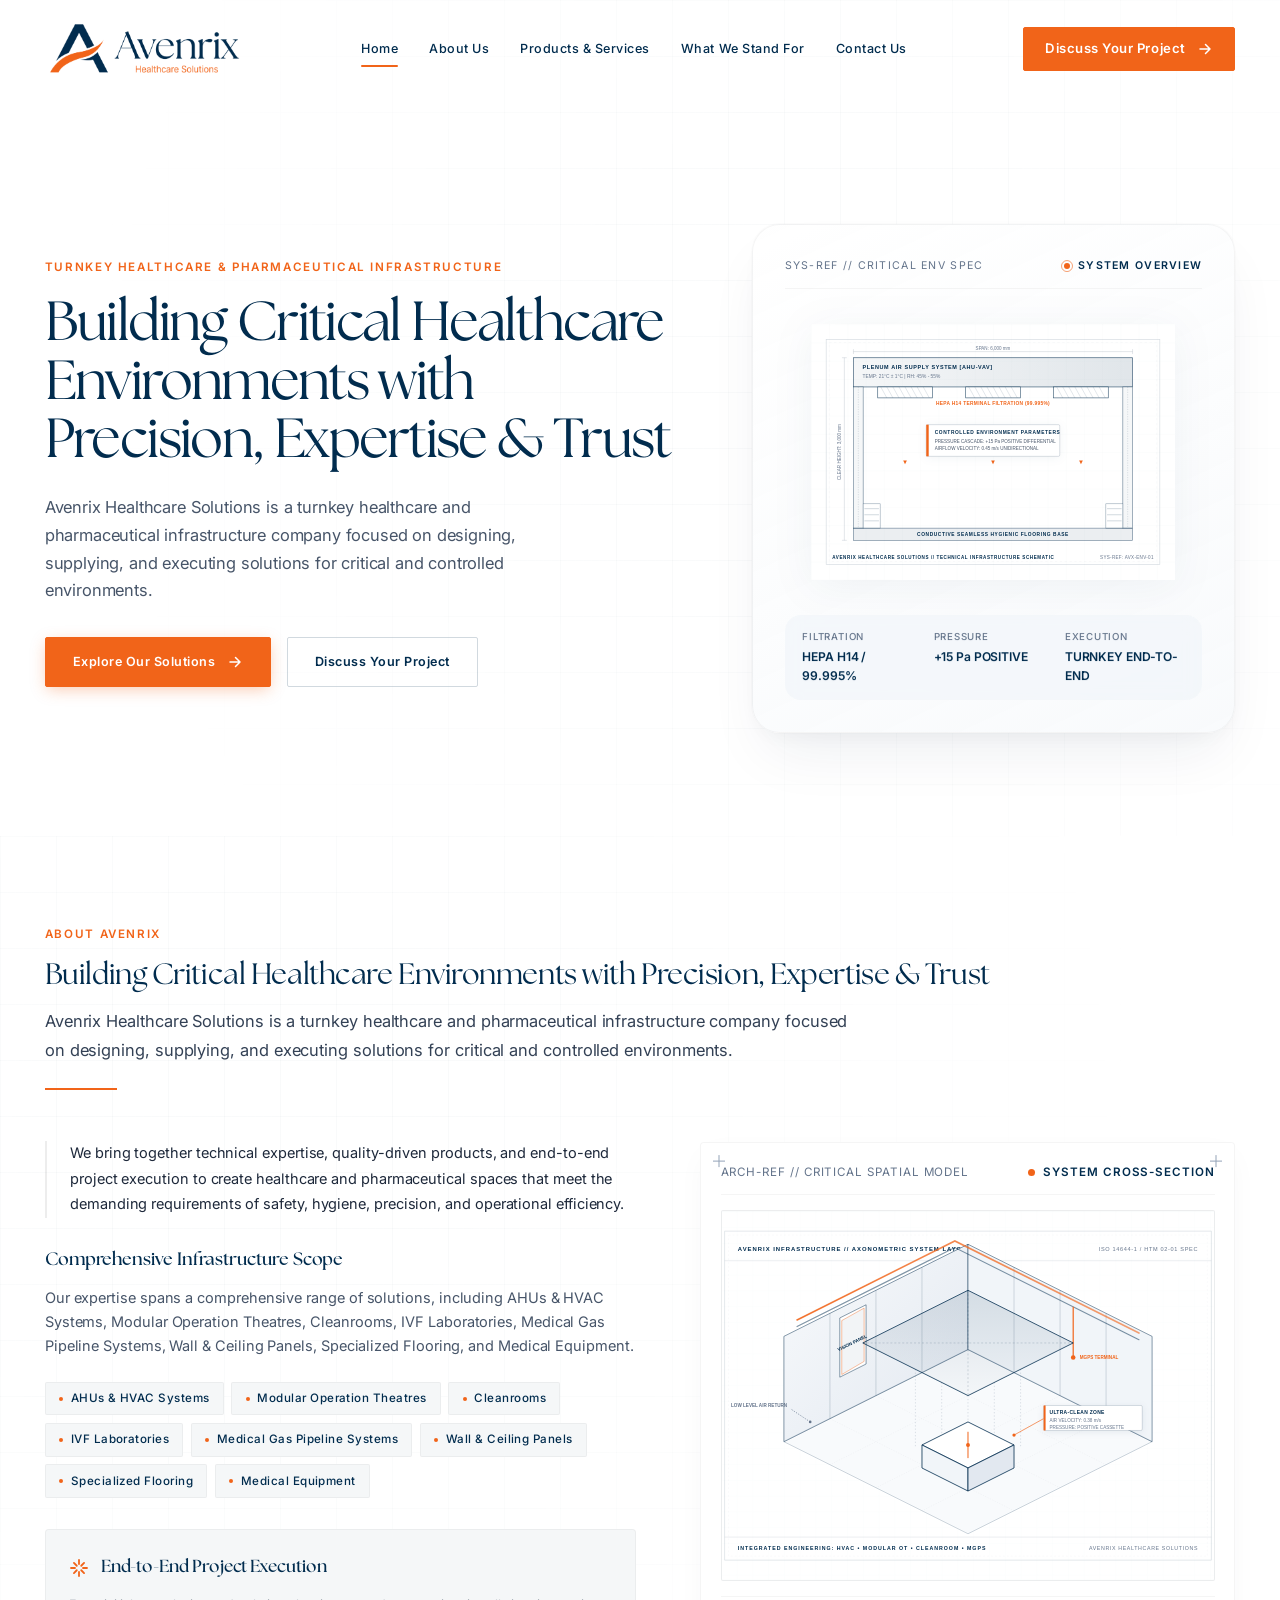
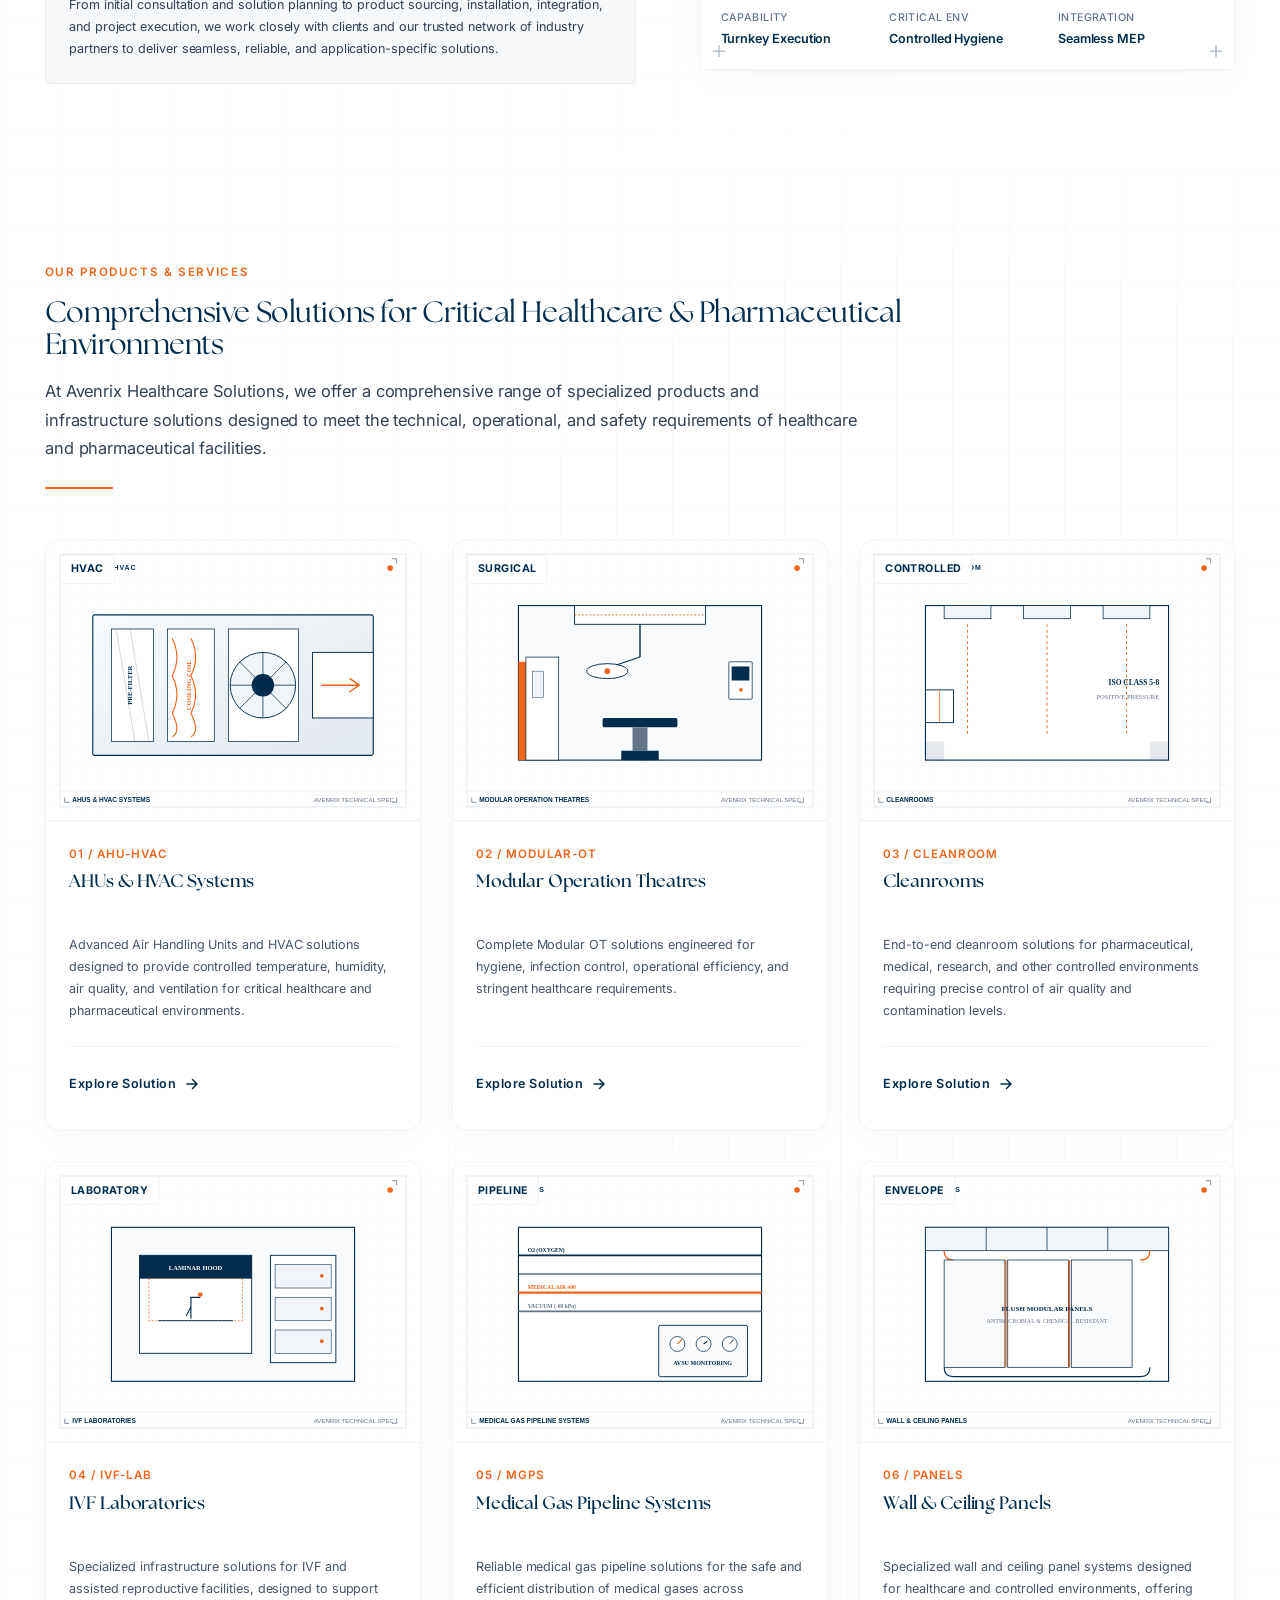
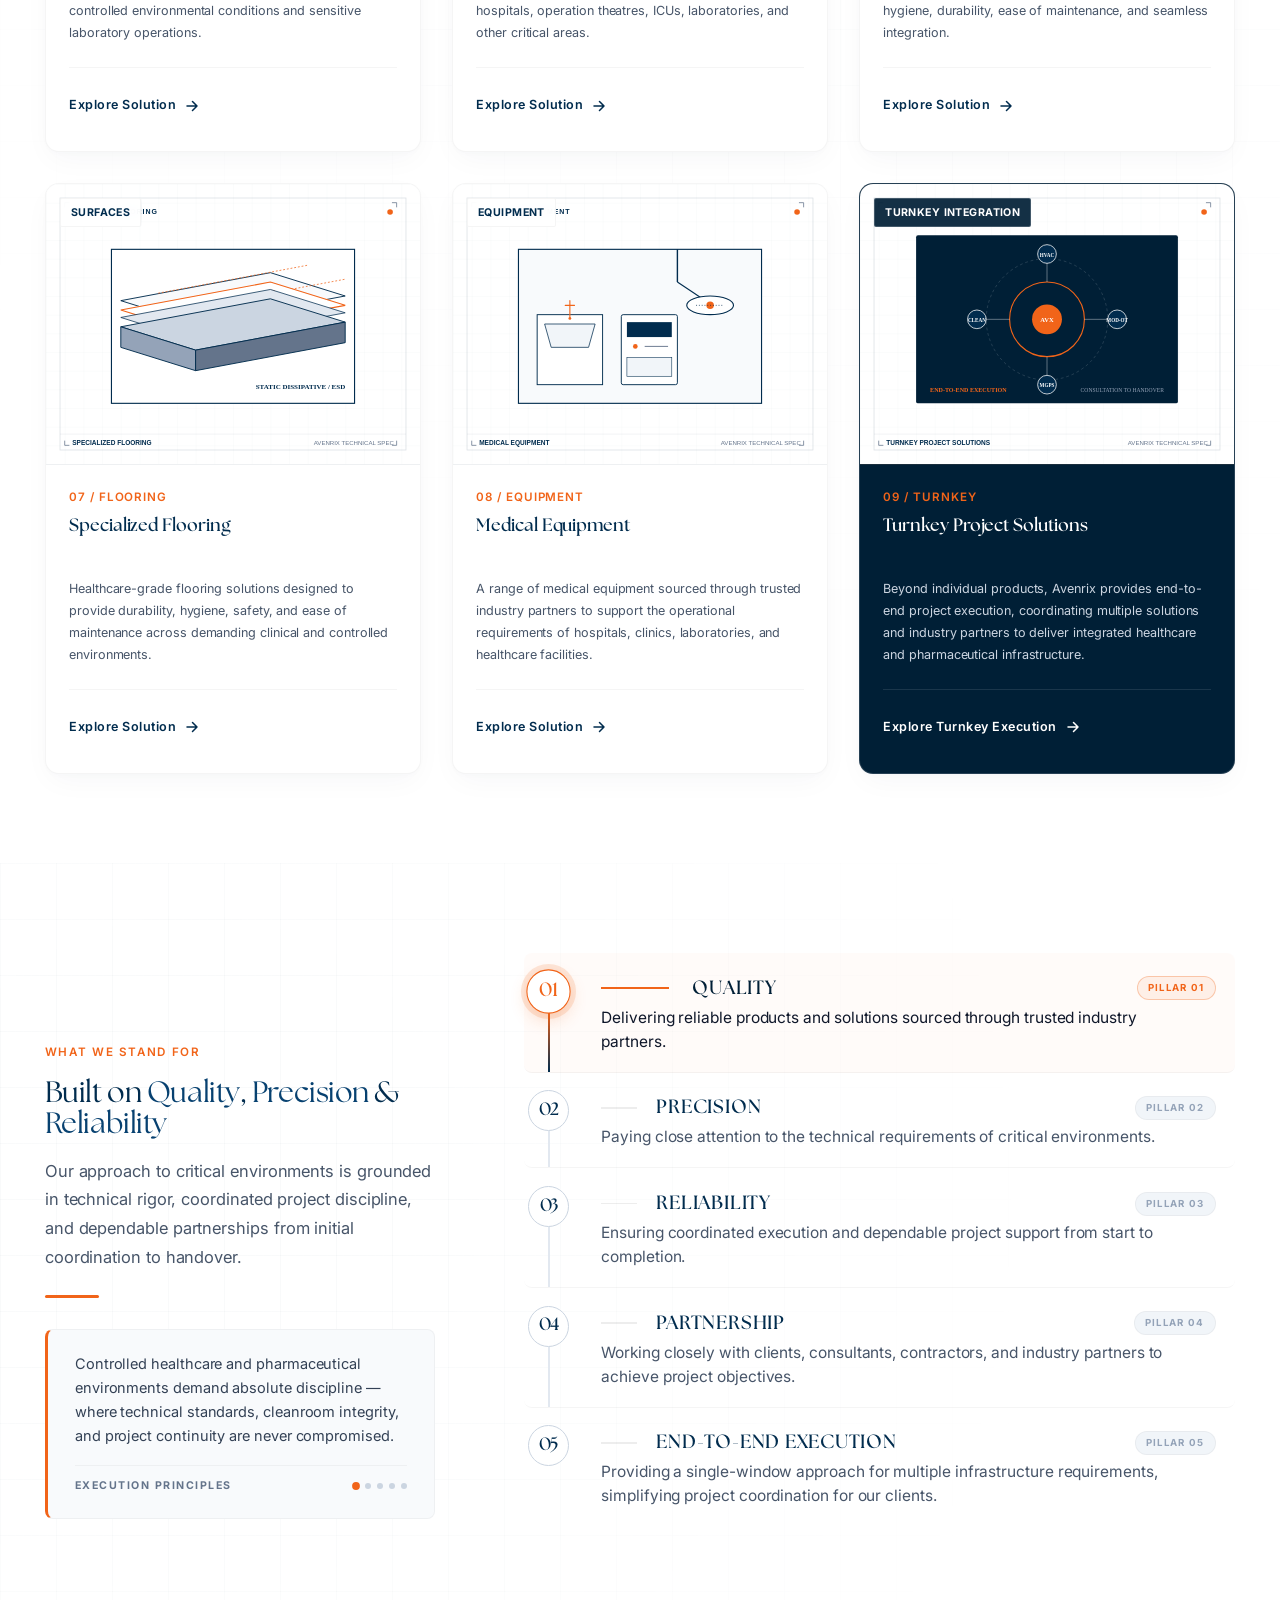
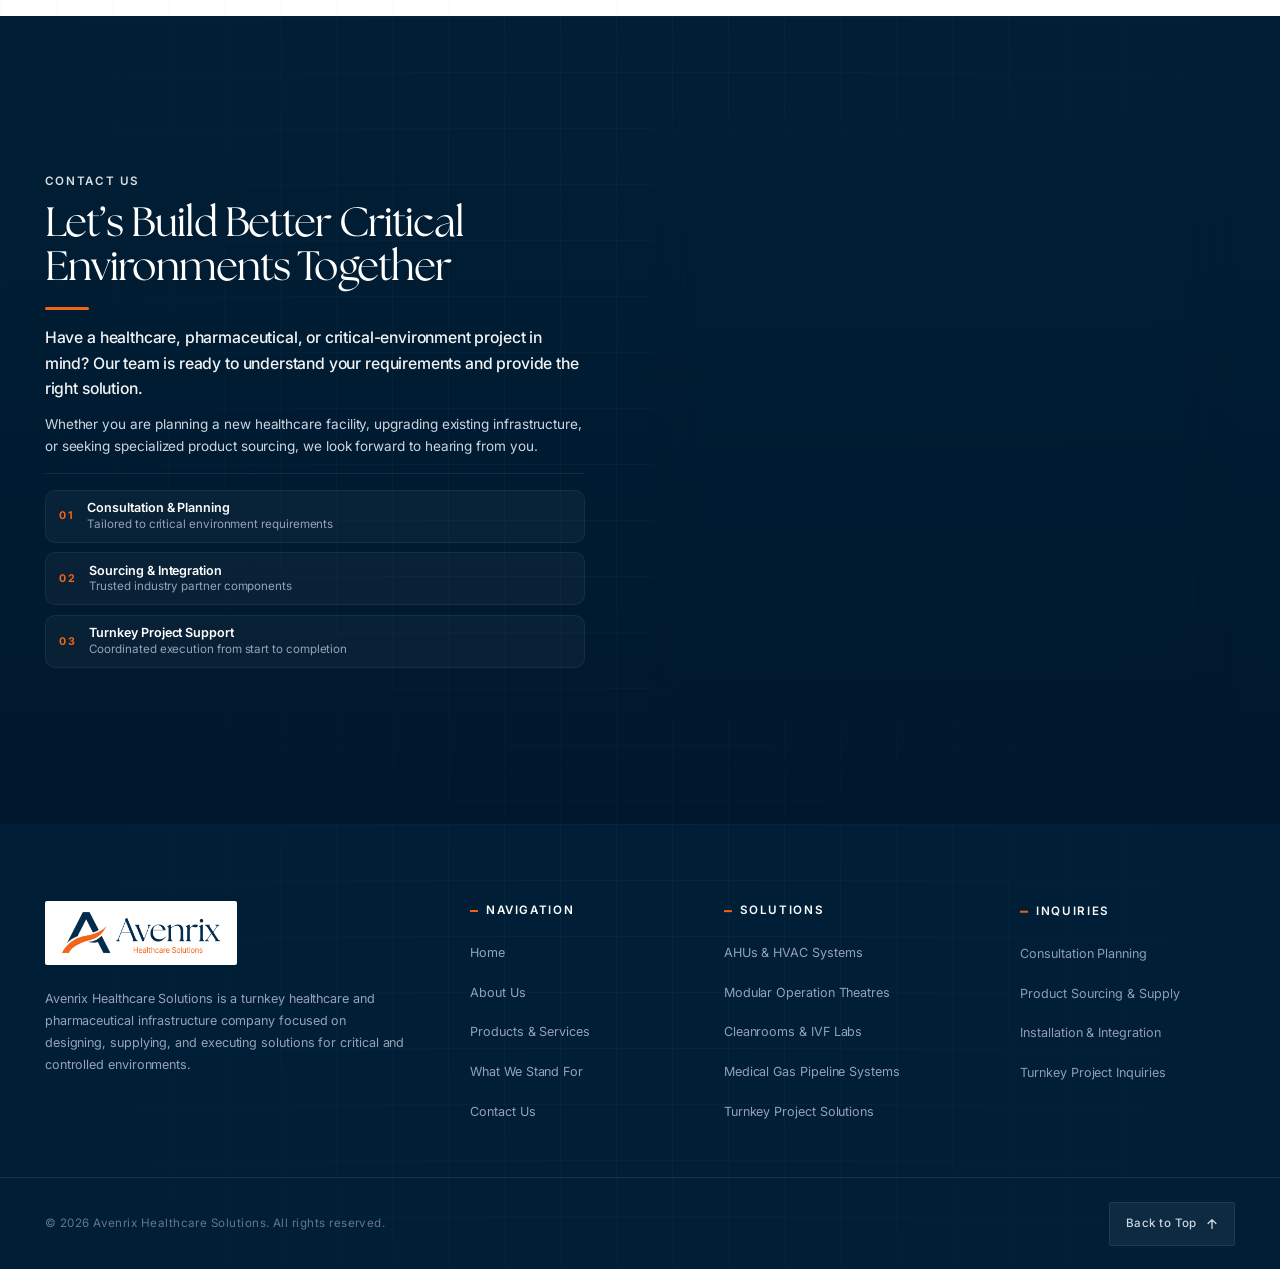
==== index.html @ bf50a8c2 "first changes" ====
<!DOCTYPE html>
<html lang="en">
<head>
  <meta charset="UTF-8">
  <meta name="viewport" content="width=device-width, initial-scale=1.0">
  <meta name="description" content="Avenrix Healthcare Solutions is a turnkey healthcare and pharmaceutical infrastructure company focused on designing, supplying, and executing solutions for critical and controlled environments.">
  <meta name="theme-color" content="#012C4E">
  <title>Avenrix Healthcare Solutions — Turnkey Critical Healthcare Environments</title>

  <!-- Favicon -->
  <link rel="icon" type="image/png" href="images/Avenrix Logo Vertical.png">

  <!-- Preload Essential Fonts -->
  <link rel="preload" href="fonts/TheSeasons-Reg.otf" as="font" type="font/otf" crossorigin>
  <link rel="preload" href="fonts/Inter-VariableFont_opsz,wght.ttf" as="font" type="font/ttf" crossorigin>

  <!-- Core Stylesheets -->
  <link rel="stylesheet" href="css/fonts.css">
  <link rel="stylesheet" href="css/design-system.css">
  <link rel="stylesheet" href="css/header.css">
  <link rel="stylesheet" href="css/hero.css">
  <link rel="stylesheet" href="css/about.css">
  <link rel="stylesheet" href="css/products.css">
  <link rel="stylesheet" href="css/values.css">
  <link rel="stylesheet" href="css/contact.css">
  <link rel="stylesheet" href="css/footer.css">
</head>
<body>
  <!-- Accessible Skip to Main Content Link -->
  <a href="#mainContent" class="avx-skip-link">Skip to main content</a>


  <!-- ======================================================================
       HEADER & NAVIGATION
       ====================================================================== -->
  <header class="avx-header" id="header" role="banner">
    <div class="avx-container avx-header__inner">
      <!-- Brand Logo -->
      <a href="#home" class="avx-header__brand" aria-label="Avenrix Healthcare Solutions Home">
        <img 
          src="images/Avenrix Logo Horizontal.png" 
          alt="Avenrix Healthcare Solutions" 
          class="avx-header__logo avx-header__logo--desktop" 
          width="200" 
          height="54"
          decoding="async"
        >
        <img 
          src="images/Avenrix Logo Vertical.png" 
          alt="Avenrix Healthcare Solutions" 
          class="avx-header__logo avx-header__logo--mobile" 
          width="60" 
          height="44"
          decoding="async"
        >
      </a>

      <!-- Desktop Navigation Menu -->
      <nav class="avx-header__nav" aria-label="Primary Navigation">
        <ul class="avx-header__nav-list">
          <li class="avx-header__nav-item">
            <a href="#home" class="avx-header__nav-link is-active">Home</a>
          </li>
          <li class="avx-header__nav-item">
            <a href="#about" class="avx-header__nav-link">About Us</a>
          </li>
          <li class="avx-header__nav-item">
            <a href="#products" class="avx-header__nav-link">Products &amp; Services</a>
          </li>
          <li class="avx-header__nav-item">
            <a href="#values" class="avx-header__nav-link">What We Stand For</a>
          </li>
          <li class="avx-header__nav-item">
            <a href="#contact" class="avx-header__nav-link">Contact Us</a>
          </li>
        </ul>
      </nav>

      <!-- Desktop Header Actions & Mobile Hamburger -->
      <div class="avx-header__actions">
        <a href="#contact" class="avx-btn avx-btn--primary avx-header__cta">
          <span>Discuss Your Project</span>
          <svg class="avx-icon" width="16" height="16" viewBox="0 0 16 16" fill="none" aria-hidden="true">
            <path d="M3 8H13M13 8L8.5 3.5M13 8L8.5 12.5" stroke="currentColor" stroke-width="1.5" stroke-linecap="round" stroke-linejoin="round"/>
          </svg>
        </a>

        <!-- Accessible Hamburger Button -->
        <button 
          class="avx-header__toggle" 
          id="menuToggle" 
          aria-label="Open Navigation Menu" 
          aria-expanded="false" 
          aria-controls="mobileDrawer"
        >
          <span class="avx-header__toggle-bar"></span>
          <span class="avx-header__toggle-bar"></span>
          <span class="avx-header__toggle-bar"></span>
        </button>
      </div>
    </div>
  </header>

  <!-- Mobile Off-Canvas Drawer Backdrop -->
  <div class="avx-drawer-backdrop" id="drawerBackdrop" aria-hidden="true"></div>

  <!-- Mobile Off-Canvas Drawer -->
  <aside 
    class="avx-drawer" 
    id="mobileDrawer" 
    role="dialog" 
    aria-modal="true" 
    aria-label="Mobile Navigation Drawer" 
    aria-hidden="true"
  >
    <div class="avx-drawer__header">
      <a href="#home" class="avx-drawer__brand" aria-label="Avenrix Healthcare Solutions Home">
        <div class="avx-drawer__logo-badge">
          <img 
            src="images/Avenrix Logo Horizontal.png" 
            alt="Avenrix Healthcare Solutions" 
            class="avx-drawer__logo" 
            width="120" 
            height="32"
            decoding="async"
          >
        </div>
      </a>
      <button 
        type="button"
        class="avx-drawer__close" 
        id="drawerClose" 
        aria-label="Close Navigation Menu"
      >
        <svg class="avx-drawer__close-icon" width="20" height="20" viewBox="0 0 20 20" fill="none" aria-hidden="true">
          <path d="M15 5L5 15M5 5L15 15" stroke="currentColor" stroke-width="1.8" stroke-linecap="round" stroke-linejoin="round"/>
        </svg>
      </button>
    </div>
    <div class="avx-drawer__content">
      <nav class="avx-drawer__nav" aria-label="Mobile Menu Links">
        <ul class="avx-drawer__list">
          <li class="avx-drawer__item"><a href="#home" class="avx-drawer__link">Home</a></li>
          <li class="avx-drawer__item"><a href="#about" class="avx-drawer__link">About Us</a></li>
          <li class="avx-drawer__item"><a href="#products" class="avx-drawer__link">Products &amp; Services</a></li>
          <li class="avx-drawer__item"><a href="#values" class="avx-drawer__link">What We Stand For</a></li>
          <li class="avx-drawer__item"><a href="#contact" class="avx-drawer__link">Contact Us</a></li>
        </ul>
      </nav>
    </div>
    <div class="avx-drawer__footer">
      <a href="#contact" class="avx-btn avx-btn--primary avx-drawer__cta">
        <span>Discuss Your Project</span>
      </a>
    </div>
  </aside>

  <!-- ======================================================================
       MAIN CONTENT: HERO
       ====================================================================== -->
  <main id="mainContent" role="main">
    <section class="avx-hero" id="home" aria-label="Hero Introduction">
      <!-- Architectural Grid Decorative Background -->
      <div class="avx-hero__grid-bg" aria-hidden="true"></div>

      <div class="avx-container avx-hero__container">
        <div class="avx-hero__layout">
          <!-- Left Column: Editorial Headline & Copy -->
          <div class="avx-hero__content">
            <div class="avx-hero__eyebrow avx-eyebrow">
              <span>Turnkey Healthcare &amp; Pharmaceutical Infrastructure</span>
            </div>
            
            <h1 class="avx-hero__title">
              Building Critical Healthcare Environments with <span class="avx-hero__title-accent">Precision</span>, Expertise &amp; Trust
            </h1>

            <p class="avx-hero__desc">
              Avenrix Healthcare Solutions is a turnkey healthcare and pharmaceutical infrastructure company focused on designing, supplying, and executing solutions for critical and controlled environments.
            </p>

            <div class="avx-hero__ctas">
              <a href="#products" class="avx-btn avx-btn--primary avx-hero__btn-primary">
                <span>Explore Our Solutions</span>
                <svg class="avx-icon" width="16" height="16" viewBox="0 0 16 16" fill="none" aria-hidden="true">
                  <path d="M3 8H13M13 8L8.5 3.5M13 8L8.5 12.5" stroke="currentColor" stroke-width="1.5" stroke-linecap="round" stroke-linejoin="round"/>
                </svg>
              </a>
              <a href="#contact" class="avx-btn avx-btn--secondary avx-hero__btn-secondary">
                <span>Discuss Your Project</span>
              </a>
            </div>
          </div>

          <!-- Right Column: Precision Technical Visual Frame -->
          <div class="avx-hero__visual-wrapper">
            <div class="avx-hero__visual" id="heroVisual">
              <!-- Corner Crosshair Registration Marks (+) -->
              <span class="avx-hero__corner avx-hero__corner--tl" aria-hidden="true"></span>
              <span class="avx-hero__corner avx-hero__corner--tr" aria-hidden="true"></span>
              <span class="avx-hero__corner avx-hero__corner--bl" aria-hidden="true"></span>
              <span class="avx-hero__corner avx-hero__corner--br" aria-hidden="true"></span>

              <!-- Card Header Bar -->
              <div class="avx-hero__visual-meta">
                <span class="avx-hero__visual-id">SYS-REF // CRITICAL ENV SPEC</span>
                <span class="avx-hero__visual-status">
                  <span class="avx-hero__status-pulse" aria-hidden="true"></span>
                  <span>SYSTEM OVERVIEW</span>
                </span>
              </div>

              <!-- Schematic Graphic Container -->
              <div class="avx-hero__schematic">
                <img 
                  src="images/hero-schematic.svg" 
                  alt="Avenrix Critical Environment Architectural Schematic Diagram" 
                  class="avx-hero__schematic-svg" 
                  width="600" 
                  height="420"
                  decoding="async"
                >
              </div>

              <!-- Technical Specification Footer -->
              <div class="avx-hero__visual-spec">
                <div class="avx-hero__spec-item">
                  <span class="avx-hero__spec-label">FILTRATION</span>
                  <span class="avx-hero__spec-val">HEPA H14 / 99.995%</span>
                </div>
                <div class="avx-hero__spec-item">
                  <span class="avx-hero__spec-label">PRESSURE</span>
                  <span class="avx-hero__spec-val">+15 Pa POSITIVE</span>
                </div>
                <div class="avx-hero__spec-item">
                  <span class="avx-hero__spec-label">EXECUTION</span>
                  <span class="avx-hero__spec-val">TURNKEY END-TO-END</span>
                </div>
              </div>
            </div>
          </div>
        </div>
      </div>
    </section>

    <!-- ======================================================================
         SECTION 01: ABOUT US (Inspired by Left Coast Reference)
         ====================================================================== -->
    <section class="avx-about" id="about" aria-label="About Avenrix Healthcare Solutions">
      <!-- Subtle Architectural Watermark Grid -->
      <div class="avx-about__bg-grid" aria-hidden="true"></div>

      <div class="avx-container avx-about__container">
        <!-- Top Editorial Block -->
        <div class="avx-about__header">
          <div class="avx-about__meta">
            <div class="avx-eyebrow avx-about__eyebrow">
              <span>About Avenrix</span>
            </div>
          </div>

          <h2 class="avx-about__title">
            Building Critical Healthcare Environments with <span class="avx-about__title-accent">Precision</span>, Expertise &amp; Trust
          </h2>

          <p class="avx-about__intro">
            Avenrix Healthcare Solutions is a turnkey healthcare and pharmaceutical infrastructure company focused on designing, supplying, and executing solutions for critical and controlled environments.
          </p>

          <div class="avx-about__accent-rule" aria-hidden="true"></div>
        </div>

        <!-- Asymmetric Editorial Body Layout -->
        <div class="avx-about__layout">
          <!-- Left Column: Structured Narrative & Solutions Scope -->
          <div class="avx-about__narrative">
            <div class="avx-about__lead-card">
              <p class="avx-about__lead-text">
                We bring together technical expertise, quality-driven products, and end-to-end project execution to create healthcare and pharmaceutical spaces that meet the demanding requirements of safety, hygiene, precision, and operational efficiency.
              </p>
            </div>

            <!-- Solutions Scope Directory -->
            <div class="avx-about__solutions-scope">
              <h3 class="avx-about__scope-heading">Comprehensive Infrastructure Scope</h3>
              <p class="avx-about__scope-desc">
                Our expertise spans a comprehensive range of solutions, including AHUs &amp; HVAC Systems, Modular Operation Theatres, Cleanrooms, IVF Laboratories, Medical Gas Pipeline Systems, Wall &amp; Ceiling Panels, Specialized Flooring, and Medical Equipment.
              </p>
              
              <!-- Solution Domain Tags -->
              <div class="avx-about__tags" aria-label="Avenrix Specialized Solution Categories">
                <span class="avx-about__tag">AHUs &amp; HVAC Systems</span>
                <span class="avx-about__tag">Modular Operation Theatres</span>
                <span class="avx-about__tag">Cleanrooms</span>
                <span class="avx-about__tag">IVF Laboratories</span>
                <span class="avx-about__tag">Medical Gas Pipeline Systems</span>
                <span class="avx-about__tag">Wall &amp; Ceiling Panels</span>
                <span class="avx-about__tag">Specialized Flooring</span>
                <span class="avx-about__tag">Medical Equipment</span>
              </div>
            </div>

            <!-- Turnkey Project Execution Block -->
            <div class="avx-about__execution">
              <div class="avx-about__execution-header">
                <svg class="avx-icon" width="20" height="20" viewBox="0 0 20 20" fill="none" aria-hidden="true">
                  <path d="M10 2V6M10 14V18M2 10H6M14 10H18M4.93 4.93L7.76 7.76M12.24 12.24L15.07 15.07M4.93 15.07L7.76 12.24M12.24 7.76L15.07 4.93" stroke="#F16419" stroke-width="1.8" stroke-linecap="round"/>
                </svg>
                <h4 class="avx-about__execution-title">End-to-End Project Execution</h4>
              </div>
              <p class="avx-about__execution-text">
                From initial consultation and solution planning to product sourcing, installation, integration, and project execution, we work closely with clients and our trusted network of industry partners to deliver seamless, reliable, and application-specific solutions.
              </p>
            </div>
          </div>

          <!-- Right Column: Architectural Visual Frame -->
          <div class="avx-about__visual-col">
            <div class="avx-about__media">
              <!-- Corner Crosshair Registration Marks (+) -->
              <span class="avx-about__corner avx-about__corner--tl" aria-hidden="true"></span>
              <span class="avx-about__corner avx-about__corner--tr" aria-hidden="true"></span>
              <span class="avx-about__corner avx-about__corner--bl" aria-hidden="true"></span>
              <span class="avx-about__corner avx-about__corner--br" aria-hidden="true"></span>

              <!-- Visual Header Bar -->
              <div class="avx-about__media-meta">
                <span>ARCH-REF // CRITICAL SPATIAL MODEL</span>
                <span class="avx-about__media-status">
                  <span class="avx-about__media-dot" aria-hidden="true"></span>
                  <span>SYSTEM CROSS-SECTION</span>
                </span>
              </div>

              <!-- Graphic / Image Frame -->
              <div class="avx-about__image-frame">
                <img 
                  src="images/about-architecture.svg" 
                  alt="Avenrix Critical Healthcare Architectural and Spatial Engineering Model" 
                  class="avx-about__image" 
                  width="800" 
                  height="560"
                  loading="lazy"
                  decoding="async"
                >
              </div>

              <!-- Visual Specification Bar -->
              <div class="avx-about__media-specs">
                <div class="avx-about__spec-col">
                  <span class="avx-about__spec-label">CAPABILITY</span>
                  <span class="avx-about__spec-val">Turnkey Execution</span>
                </div>
                <div class="avx-about__spec-col">
                  <span class="avx-about__spec-label">CRITICAL ENV</span>
                  <span class="avx-about__spec-val">Controlled Hygiene</span>
                </div>
                <div class="avx-about__spec-col">
                  <span class="avx-about__spec-label">INTEGRATION</span>
                  <span class="avx-about__spec-val">Seamless MEP</span>
                </div>
              </div>
            </div>
          </div>
        </div>
      </div>
    </section>

    <!-- ======================================================================
         SECTION 02: PRODUCTS & SERVICES (Inspired by Selkirk Reference)
         ====================================================================== -->
    <section class="avx-products" id="products" aria-label="Products and Services">
      <!-- Architectural Grid Decorative Background -->
      <div class="avx-products__bg-grid" aria-hidden="true"></div>

      <div class="avx-container avx-products__container">
        <!-- Section Header Block -->
        <div class="avx-products__header">
          <div class="avx-products__meta">
            <div class="avx-eyebrow avx-products__eyebrow">
              <span>Our Products &amp; Services</span>
            </div>
          </div>

          <h2 class="avx-products__title">
            Comprehensive Solutions for Critical Healthcare &amp; <span class="avx-products__title-accent">Pharmaceutical Environments</span>
          </h2>

          <p class="avx-products__intro">
            At Avenrix Healthcare Solutions, we offer a comprehensive range of specialized products and infrastructure solutions designed to meet the technical, operational, and safety requirements of healthcare and pharmaceutical facilities.
          </p>

          <div class="avx-products__accent-rule" aria-hidden="true"></div>
        </div>

        <!-- 3x3 Product Showcase Grid -->
        <div class="avx-products__grid" role="list">
          
          <!-- Card 01: AHUs & HVAC Systems -->
          <article class="avx-product-card" role="listitem">
            <div class="avx-product-card__accent" aria-hidden="true"></div>
            <div class="avx-product-card__media">
              <span class="avx-product-card__badge">HVAC</span>
              <img 
                src="images/products/product-01-hvac.svg" 
                alt="AHUs and HVAC Systems schematic engineering diagram" 
                class="avx-product-card__image" 
                width="400" 
                height="300"
                loading="lazy"
                decoding="async"
              >
            </div>
            <div class="avx-product-card__body">
              <div class="avx-product-card__content">
                <span class="avx-product-card__number">01 / AHU-HVAC</span>
                <h3 class="avx-product-card__title">AHUs &amp; HVAC Systems</h3>
                <p class="avx-product-card__desc">
                  Advanced Air Handling Units and HVAC solutions designed to provide controlled temperature, humidity, air quality, and ventilation for critical healthcare and pharmaceutical environments.
                </p>
              </div>
              <div class="avx-product-card__footer">
                <a href="#contact" class="avx-product-card__action" aria-label="Inquire about AHUs and HVAC Systems">
                  <span>Explore Solution</span>
                  <svg class="avx-product-card__arrow" viewBox="0 0 16 16" fill="none" aria-hidden="true">
                    <path d="M3 8H13M13 8L8.5 3.5M13 8L8.5 12.5" stroke="currentColor" stroke-width="1.5" stroke-linecap="round" stroke-linejoin="round"/>
                  </svg>
                </a>
              </div>
            </div>
          </article>

          <!-- Card 02: Modular Operation Theatres -->
          <article class="avx-product-card" role="listitem">
            <div class="avx-product-card__accent" aria-hidden="true"></div>
            <div class="avx-product-card__media">
              <span class="avx-product-card__badge">SURGICAL</span>
              <img 
                src="images/products/product-02-ot.svg" 
                alt="Modular Operation Theatres schematic engineering diagram" 
                class="avx-product-card__image" 
                width="400" 
                height="300"
                loading="lazy"
                decoding="async"
              >
            </div>
            <div class="avx-product-card__body">
              <div class="avx-product-card__content">
                <span class="avx-product-card__number">02 / MODULAR-OT</span>
                <h3 class="avx-product-card__title">Modular Operation Theatres</h3>
                <p class="avx-product-card__desc">
                  Complete Modular OT solutions engineered for hygiene, infection control, operational efficiency, and stringent healthcare requirements.
                </p>
              </div>
              <div class="avx-product-card__footer">
                <a href="#contact" class="avx-product-card__action" aria-label="Inquire about Modular Operation Theatres">
                  <span>Explore Solution</span>
                  <svg class="avx-product-card__arrow" viewBox="0 0 16 16" fill="none" aria-hidden="true">
                    <path d="M3 8H13M13 8L8.5 3.5M13 8L8.5 12.5" stroke="currentColor" stroke-width="1.5" stroke-linecap="round" stroke-linejoin="round"/>
                  </svg>
                </a>
              </div>
            </div>
          </article>

          <!-- Card 03: Cleanrooms -->
          <article class="avx-product-card" role="listitem">
            <div class="avx-product-card__accent" aria-hidden="true"></div>
            <div class="avx-product-card__media">
              <span class="avx-product-card__badge">CONTROLLED</span>
              <img 
                src="images/products/product-03-cleanrooms.svg" 
                alt="Cleanrooms schematic engineering diagram" 
                class="avx-product-card__image" 
                width="400" 
                height="300"
                loading="lazy"
                decoding="async"
              >
            </div>
            <div class="avx-product-card__body">
              <div class="avx-product-card__content">
                <span class="avx-product-card__number">03 / CLEANROOM</span>
                <h3 class="avx-product-card__title">Cleanrooms</h3>
                <p class="avx-product-card__desc">
                  End-to-end cleanroom solutions for pharmaceutical, medical, research, and other controlled environments requiring precise control of air quality and contamination levels.
                </p>
              </div>
              <div class="avx-product-card__footer">
                <a href="#contact" class="avx-product-card__action" aria-label="Inquire about Cleanroom Solutions">
                  <span>Explore Solution</span>
                  <svg class="avx-product-card__arrow" viewBox="0 0 16 16" fill="none" aria-hidden="true">
                    <path d="M3 8H13M13 8L8.5 3.5M13 8L8.5 12.5" stroke="currentColor" stroke-width="1.5" stroke-linecap="round" stroke-linejoin="round"/>
                  </svg>
                </a>
              </div>
            </div>
          </article>

          <!-- Card 04: IVF Laboratories -->
          <article class="avx-product-card" role="listitem">
            <div class="avx-product-card__accent" aria-hidden="true"></div>
            <div class="avx-product-card__media">
              <span class="avx-product-card__badge">LABORATORY</span>
              <img 
                src="images/products/product-04-ivf.svg" 
                alt="IVF Laboratories schematic engineering diagram" 
                class="avx-product-card__image" 
                width="400" 
                height="300"
                loading="lazy"
                decoding="async"
              >
            </div>
            <div class="avx-product-card__body">
              <div class="avx-product-card__content">
                <span class="avx-product-card__number">04 / IVF-LAB</span>
                <h3 class="avx-product-card__title">IVF Laboratories</h3>
                <p class="avx-product-card__desc">
                  Specialized infrastructure solutions for IVF and assisted reproductive facilities, designed to support controlled environmental conditions and sensitive laboratory operations.
                </p>
              </div>
              <div class="avx-product-card__footer">
                <a href="#contact" class="avx-product-card__action" aria-label="Inquire about IVF Laboratories">
                  <span>Explore Solution</span>
                  <svg class="avx-product-card__arrow" viewBox="0 0 16 16" fill="none" aria-hidden="true">
                    <path d="M3 8H13M13 8L8.5 3.5M13 8L8.5 12.5" stroke="currentColor" stroke-width="1.5" stroke-linecap="round" stroke-linejoin="round"/>
                  </svg>
                </a>
              </div>
            </div>
          </article>

          <!-- Card 05: Medical Gas Pipeline Systems -->
          <article class="avx-product-card" role="listitem">
            <div class="avx-product-card__accent" aria-hidden="true"></div>
            <div class="avx-product-card__media">
              <span class="avx-product-card__badge">PIPELINE</span>
              <img 
                src="images/products/product-05-mgps.svg" 
                alt="Medical Gas Pipeline Systems schematic engineering diagram" 
                class="avx-product-card__image" 
                width="400" 
                height="300"
                loading="lazy"
                decoding="async"
              >
            </div>
            <div class="avx-product-card__body">
              <div class="avx-product-card__content">
                <span class="avx-product-card__number">05 / MGPS</span>
                <h3 class="avx-product-card__title">Medical Gas Pipeline Systems</h3>
                <p class="avx-product-card__desc">
                  Reliable medical gas pipeline solutions for the safe and efficient distribution of medical gases across hospitals, operation theatres, ICUs, laboratories, and other critical areas.
                </p>
              </div>
              <div class="avx-product-card__footer">
                <a href="#contact" class="avx-product-card__action" aria-label="Inquire about Medical Gas Pipeline Systems">
                  <span>Explore Solution</span>
                  <svg class="avx-product-card__arrow" viewBox="0 0 16 16" fill="none" aria-hidden="true">
                    <path d="M3 8H13M13 8L8.5 3.5M13 8L8.5 12.5" stroke="currentColor" stroke-width="1.5" stroke-linecap="round" stroke-linejoin="round"/>
                  </svg>
                </a>
              </div>
            </div>
          </article>

          <!-- Card 06: Wall & Ceiling Panels -->
          <article class="avx-product-card" role="listitem">
            <div class="avx-product-card__accent" aria-hidden="true"></div>
            <div class="avx-product-card__media">
              <span class="avx-product-card__badge">ENVELOPE</span>
              <img 
                src="images/products/product-06-panels.svg" 
                alt="Wall and Ceiling Panels schematic engineering diagram" 
                class="avx-product-card__image" 
                width="400" 
                height="300"
                loading="lazy"
                decoding="async"
              >
            </div>
            <div class="avx-product-card__body">
              <div class="avx-product-card__content">
                <span class="avx-product-card__number">06 / PANELS</span>
                <h3 class="avx-product-card__title">Wall &amp; Ceiling Panels</h3>
                <p class="avx-product-card__desc">
                  Specialized wall and ceiling panel systems designed for healthcare and controlled environments, offering hygiene, durability, ease of maintenance, and seamless integration.
                </p>
              </div>
              <div class="avx-product-card__footer">
                <a href="#contact" class="avx-product-card__action" aria-label="Inquire about Wall and Ceiling Panels">
                  <span>Explore Solution</span>
                  <svg class="avx-product-card__arrow" viewBox="0 0 16 16" fill="none" aria-hidden="true">
                    <path d="M3 8H13M13 8L8.5 3.5M13 8L8.5 12.5" stroke="currentColor" stroke-width="1.5" stroke-linecap="round" stroke-linejoin="round"/>
                  </svg>
                </a>
              </div>
            </div>
          </article>

          <!-- Card 07: Specialized Flooring -->
          <article class="avx-product-card" role="listitem">
            <div class="avx-product-card__accent" aria-hidden="true"></div>
            <div class="avx-product-card__media">
              <span class="avx-product-card__badge">SURFACES</span>
              <img 
                src="images/products/product-07-flooring.svg" 
                alt="Specialized Flooring schematic engineering diagram" 
                class="avx-product-card__image" 
                width="400" 
                height="300"
                loading="lazy"
                decoding="async"
              >
            </div>
            <div class="avx-product-card__body">
              <div class="avx-product-card__content">
                <span class="avx-product-card__number">07 / FLOORING</span>
                <h3 class="avx-product-card__title">Specialized Flooring</h3>
                <p class="avx-product-card__desc">
                  Healthcare-grade flooring solutions designed to provide durability, hygiene, safety, and ease of maintenance across demanding clinical and controlled environments.
                </p>
              </div>
              <div class="avx-product-card__footer">
                <a href="#contact" class="avx-product-card__action" aria-label="Inquire about Specialized Flooring">
                  <span>Explore Solution</span>
                  <svg class="avx-product-card__arrow" viewBox="0 0 16 16" fill="none" aria-hidden="true">
                    <path d="M3 8H13M13 8L8.5 3.5M13 8L8.5 12.5" stroke="currentColor" stroke-width="1.5" stroke-linecap="round" stroke-linejoin="round"/>
                  </svg>
                </a>
              </div>
            </div>
          </article>

          <!-- Card 08: Medical Equipment -->
          <article class="avx-product-card" role="listitem">
            <div class="avx-product-card__accent" aria-hidden="true"></div>
            <div class="avx-product-card__media">
              <span class="avx-product-card__badge">EQUIPMENT</span>
              <img 
                src="images/products/product-08-equipment.svg" 
                alt="Medical Equipment schematic engineering diagram" 
                class="avx-product-card__image" 
                width="400" 
                height="300"
                loading="lazy"
                decoding="async"
              >
            </div>
            <div class="avx-product-card__body">
              <div class="avx-product-card__content">
                <span class="avx-product-card__number">08 / EQUIPMENT</span>
                <h3 class="avx-product-card__title">Medical Equipment</h3>
                <p class="avx-product-card__desc">
                  A range of medical equipment sourced through trusted industry partners to support the operational requirements of hospitals, clinics, laboratories, and healthcare facilities.
                </p>
              </div>
              <div class="avx-product-card__footer">
                <a href="#contact" class="avx-product-card__action" aria-label="Inquire about Medical Equipment">
                  <span>Explore Solution</span>
                  <svg class="avx-product-card__arrow" viewBox="0 0 16 16" fill="none" aria-hidden="true">
                    <path d="M3 8H13M13 8L8.5 3.5M13 8L8.5 12.5" stroke="currentColor" stroke-width="1.5" stroke-linecap="round" stroke-linejoin="round"/>
                  </svg>
                </a>
              </div>
            </div>
          </article>

          <!-- Card 09: Turnkey Project Solutions (Featured Integrated Card) -->
          <article class="avx-product-card avx-product-card--featured" role="listitem">
            <div class="avx-product-card__accent" aria-hidden="true"></div>
            <div class="avx-product-card__media">
              <span class="avx-product-card__badge">TURNKEY INTEGRATION</span>
              <img 
                src="images/products/product-09-turnkey.svg" 
                alt="Turnkey Project Solutions integrated engineering diagram" 
                class="avx-product-card__image" 
                width="400" 
                height="300"
                loading="lazy"
                decoding="async"
              >
            </div>
            <div class="avx-product-card__body">
              <div class="avx-product-card__content">
                <span class="avx-product-card__number">09 / TURNKEY</span>
                <h3 class="avx-product-card__title">Turnkey Project Solutions</h3>
                <p class="avx-product-card__desc">
                  Beyond individual products, Avenrix provides end-to-end project execution, coordinating multiple solutions and industry partners to deliver integrated healthcare and pharmaceutical infrastructure.
                </p>
              </div>
              <div class="avx-product-card__footer">
                <a href="#contact" class="avx-product-card__action" aria-label="Inquire about Turnkey Project Solutions">
                  <span>Explore Turnkey Execution</span>
                  <svg class="avx-product-card__arrow" viewBox="0 0 16 16" fill="none" aria-hidden="true">
                    <path d="M3 8H13M13 8L8.5 3.5M13 8L8.5 12.5" stroke="currentColor" stroke-width="1.5" stroke-linecap="round" stroke-linejoin="round"/>
                  </svg>
                </a>
              </div>
            </div>
          </article>

        </div>
      </div>
    </section>

    <!-- ======================================================================
         SECTION 03: WHAT WE STAND FOR (Architectural Editorial Presentation)
         ====================================================================== -->
    <section class="avx-values" id="values" aria-labelledby="values-heading">
      <!-- Subtle Architectural Watermark Grid -->
      <div class="avx-values__bg-grid" aria-hidden="true"></div>

      <div class="avx-container avx-values__container">
        <div class="avx-values__layout">
          
          <!-- Left Column: Sticky Editorial Header & Quality Manifesto -->
          <aside class="avx-values__aside">
            <div class="avx-values__meta">
              <div class="avx-eyebrow avx-values__eyebrow">
                <span>What We Stand For</span>
              </div>
            </div>

            <h2 class="avx-values__title" id="values-heading">
              Built on <span class="avx-values__title-accent">Quality</span>, <span class="avx-values__title-accent">Precision</span> &amp; <span class="avx-values__title-accent">Reliability</span>
            </h2>

            <p class="avx-values__intro">
              Our approach to critical environments is grounded in technical rigor, coordinated project discipline, and dependable partnerships from initial coordination to handover.
            </p>

            <div class="avx-values__accent-rule" aria-hidden="true"></div>

            <!-- Architectural Manifesto Statement -->
            <div class="avx-values__manifesto" aria-hidden="true">
              <p class="avx-values__manifesto-quote">
                Controlled healthcare and pharmaceutical environments demand absolute discipline — where technical standards, cleanroom integrity, and project continuity are never compromised.
              </p>
              <div class="avx-values__manifesto-meta">
                <span class="avx-values__manifesto-label">Execution Principles</span>
                <div class="avx-values__manifesto-dots">
                  <span class="is-active" data-dot="1"></span>
                  <span data-dot="2"></span>
                  <span data-dot="3"></span>
                  <span data-dot="4"></span>
                  <span data-dot="5"></span>
                </div>
              </div>
            </div>
          </aside>

          <!-- Right Column: The 5 Editorial Pillars on a Continuous Architectural Spine -->
          <div class="avx-values__editorial">
            <div class="avx-values__list">

              <!-- Value 01 -->
              <article class="avx-value is-active" data-value-index="1" data-value-title="Quality" tabindex="0" aria-labelledby="val-title-01">
                <div class="avx-value__axis" aria-hidden="true">
                  <div class="avx-value__badge">
                    <span class="avx-value__number">01</span>
                    <span class="avx-value__badge-glow"></span>
                  </div>
                  <div class="avx-value__spine">
                    <div class="avx-value__spine-progress"></div>
                  </div>
                </div>

                <div class="avx-value__main">
                  <div class="avx-value__heading-wrap">
                    <div class="avx-value__connector" aria-hidden="true"></div>
                    <h3 class="avx-value__title" id="val-title-01">Quality</h3>
                    <span class="avx-value__tag" aria-hidden="true">Pillar 01</span>
                  </div>
                  <p class="avx-value__description">
                    Delivering reliable products and solutions sourced through trusted industry partners.
                  </p>
                </div>
              </article>

              <!-- Value 02 -->
              <article class="avx-value" data-value-index="2" data-value-title="Precision" tabindex="0" aria-labelledby="val-title-02">
                <div class="avx-value__axis" aria-hidden="true">
                  <div class="avx-value__badge">
                    <span class="avx-value__number">02</span>
                    <span class="avx-value__badge-glow"></span>
                  </div>
                  <div class="avx-value__spine">
                    <div class="avx-value__spine-progress"></div>
                  </div>
                </div>

                <div class="avx-value__main">
                  <div class="avx-value__heading-wrap">
                    <div class="avx-value__connector" aria-hidden="true"></div>
                    <h3 class="avx-value__title" id="val-title-02">Precision</h3>
                    <span class="avx-value__tag" aria-hidden="true">Pillar 02</span>
                  </div>
                  <p class="avx-value__description">
                    Paying close attention to the technical requirements of critical environments.
                  </p>
                </div>
              </article>

              <!-- Value 03 -->
              <article class="avx-value" data-value-index="3" data-value-title="Reliability" tabindex="0" aria-labelledby="val-title-03">
                <div class="avx-value__axis" aria-hidden="true">
                  <div class="avx-value__badge">
                    <span class="avx-value__number">03</span>
                    <span class="avx-value__badge-glow"></span>
                  </div>
                  <div class="avx-value__spine">
                    <div class="avx-value__spine-progress"></div>
                  </div>
                </div>

                <div class="avx-value__main">
                  <div class="avx-value__heading-wrap">
                    <div class="avx-value__connector" aria-hidden="true"></div>
                    <h3 class="avx-value__title" id="val-title-03">Reliability</h3>
                    <span class="avx-value__tag" aria-hidden="true">Pillar 03</span>
                  </div>
                  <p class="avx-value__description">
                    Ensuring coordinated execution and dependable project support from start to completion.
                  </p>
                </div>
              </article>

              <!-- Value 04 -->
              <article class="avx-value" data-value-index="4" data-value-title="Partnership" tabindex="0" aria-labelledby="val-title-04">
                <div class="avx-value__axis" aria-hidden="true">
                  <div class="avx-value__badge">
                    <span class="avx-value__number">04</span>
                    <span class="avx-value__badge-glow"></span>
                  </div>
                  <div class="avx-value__spine">
                    <div class="avx-value__spine-progress"></div>
                  </div>
                </div>

                <div class="avx-value__main">
                  <div class="avx-value__heading-wrap">
                    <div class="avx-value__connector" aria-hidden="true"></div>
                    <h3 class="avx-value__title" id="val-title-04">Partnership</h3>
                    <span class="avx-value__tag" aria-hidden="true">Pillar 04</span>
                  </div>
                  <p class="avx-value__description">
                    Working closely with clients, consultants, contractors, and industry partners to achieve project objectives.
                  </p>
                </div>
              </article>

              <!-- Value 05 -->
              <article class="avx-value" data-value-index="5" data-value-title="End-to-End Execution" tabindex="0" aria-labelledby="val-title-05">
                <div class="avx-value__axis" aria-hidden="true">
                  <div class="avx-value__badge">
                    <span class="avx-value__number">05</span>
                    <span class="avx-value__badge-glow"></span>
                  </div>
                </div>

                <div class="avx-value__main">
                  <div class="avx-value__heading-wrap">
                    <div class="avx-value__connector" aria-hidden="true"></div>
                    <h3 class="avx-value__title" id="val-title-05">End-to-End Execution</h3>
                    <span class="avx-value__tag" aria-hidden="true">Pillar 05</span>
                  </div>
                  <p class="avx-value__description">
                    Providing a single-window approach for multiple infrastructure requirements, simplifying project coordination for our clients.
                  </p>
                </div>
              </article>

            </div>
          </div>

        </div>
      </div>
    </section>

    <!-- ======================================================================
         SECTION 05: CONTACT US & ENQUIRY FORM
         Split-Screen: Left Dark Editorial / Right White Precision Form
         ====================================================================== -->
    <section class="avx-contact" id="contact" aria-labelledby="contact-heading">
      <!-- Unified Architectural Grid Background Watermark -->
      <div class="avx-contact__bg-grid" aria-hidden="true"></div>

      <div class="avx-contact__split">
        <!-- Left Column: Dark Navy Editorial Narrative -->
        <div class="avx-contact__aside">
          <div class="avx-contact__aside-grid" aria-hidden="true"></div>
          <div class="avx-contact__aside-inner">
            <div class="avx-contact__meta">
              <span class="avx-eyebrow avx-contact__eyebrow">Contact Us</span>
            </div>
            <h2 class="avx-contact__title" id="contact-heading">
              Let’s Build Better Critical Environments Together
            </h2>
            <div class="avx-contact__accent-rule" aria-hidden="true"></div>
            <p class="avx-contact__lead">
              Have a healthcare, pharmaceutical, or critical-environment project in mind? Our team is ready to understand your requirements and provide the right solution.
            </p>
            <p class="avx-contact__desc">
              Whether you are planning a new healthcare facility, upgrading existing infrastructure, or seeking specialized product sourcing, we look forward to hearing from you.
            </p>
            <div class="avx-contact__caps">
              <div class="avx-contact__cap-item">
                <span class="avx-contact__cap-num">01</span>
                <div class="avx-contact__cap-text">
                  <span class="avx-contact__cap-title">Consultation &amp; Planning</span>
                  <span class="avx-contact__cap-desc">Tailored to critical environment requirements</span>
                </div>
              </div>
              <div class="avx-contact__cap-item">
                <span class="avx-contact__cap-num">02</span>
                <div class="avx-contact__cap-text">
                  <span class="avx-contact__cap-title">Sourcing &amp; Integration</span>
                  <span class="avx-contact__cap-desc">Trusted industry partner components</span>
                </div>
              </div>
              <div class="avx-contact__cap-item">
                <span class="avx-contact__cap-num">03</span>
                <div class="avx-contact__cap-text">
                  <span class="avx-contact__cap-title">Turnkey Project Support</span>
                  <span class="avx-contact__cap-desc">Coordinated execution from start to completion</span>
                </div>
              </div>
            </div>
          </div>
        </div>

        <!-- Right Column: Crisp White Form Panel -->
        <div class="avx-contact__panel">
          <div class="avx-contact__panel-grid" aria-hidden="true"></div>
          <div class="avx-contact__panel-inner">
            <div class="avx-contact__form-header">
              <h3 class="avx-contact__form-title">Project Inquiries &amp; Consultation</h3>
              <p class="avx-contact__form-intro">
                Please complete the form below. Our technical engineering specialists will review your requirements.
              </p>
            </div>

            <!-- Client Enquiry Form -->
            <form class="avx-contact__form" id="avxContactForm" novalidate>
              <div class="avx-contact__row avx-contact__row--two-col">
                <!-- Name (Required) -->
                <div class="avx-contact__field" id="fieldWrapName">
                  <label for="avxContactName" class="avx-contact__label">
                    <span>Full Name</span>
                    <span class="avx-contact__required" aria-hidden="true">*</span>
                  </label>
                  <input 
                    type="text" 
                    id="avxContactName" 
                    name="name" 
                    class="avx-contact__input" 
                    placeholder="e.g. John Doe"
                    autocomplete="name"
                    required
                    aria-required="true"
                    aria-describedby="avxNameError"
                  >
                  <div class="avx-contact__error" id="avxNameError" role="alert" aria-live="polite"></div>
                </div>

                <!-- Company (Optional) -->
                <div class="avx-contact__field" id="fieldWrapCompany">
                  <label for="avxContactCompany" class="avx-contact__label">
                    <span>Company / Organization</span>
                    <span class="avx-contact__optional">(optional)</span>
                  </label>
                  <input 
                    type="text" 
                    id="avxContactCompany" 
                    name="company" 
                    class="avx-contact__input" 
                    placeholder="e.g. Apex Health Systems"
                    autocomplete="organization"
                  >
                </div>
              </div>

              <div class="avx-contact__row avx-contact__row--two-col">
                <!-- Email (Required) -->
                <div class="avx-contact__field" id="fieldWrapEmail">
                  <label for="avxContactEmail" class="avx-contact__label">
                    <span>Email Address</span>
                    <span class="avx-contact__required" aria-hidden="true">*</span>
                  </label>
                  <input 
                    type="email" 
                    id="avxContactEmail" 
                    name="email" 
                    class="avx-contact__input" 
                    placeholder="e.g. name@organization.com"
                    autocomplete="email"
                    required
                    aria-required="true"
                    aria-describedby="avxEmailError"
                  >
                  <div class="avx-contact__error" id="avxEmailError" role="alert" aria-live="polite"></div>
                </div>

                <!-- Phone (Required) -->
                <div class="avx-contact__field" id="fieldWrapPhone">
                  <label for="avxContactPhone" class="avx-contact__label">
                    <span>Phone Number</span>
                    <span class="avx-contact__required" aria-hidden="true">*</span>
                  </label>
                  <input 
                    type="tel" 
                    id="avxContactPhone" 
                    name="phone" 
                    class="avx-contact__input" 
                    placeholder="e.g. +1 555 123 4567"
                    autocomplete="tel"
                    required
                    aria-required="true"
                    aria-describedby="avxPhoneError"
                  >
                  <div class="avx-contact__error" id="avxPhoneError" role="alert" aria-live="polite"></div>
                </div>
              </div>

              <!-- Product / Service Interest (Optional Select) -->
              <div class="avx-contact__field" id="fieldWrapProduct">
                <label for="avxContactProduct" class="avx-contact__label">
                  <span>Interested Solution</span>
                  <span class="avx-contact__optional">(optional)</span>
                </label>
                <select id="avxContactProduct" name="product" class="avx-contact__select">
                  <option value="">Select a solution</option>
                  <option value="AHUs &amp; HVAC Systems">AHUs &amp; HVAC Systems</option>
                  <option value="Modular Operation Theatres">Modular Operation Theatres</option>
                  <option value="Cleanrooms">Cleanrooms</option>
                  <option value="IVF Laboratories">IVF Laboratories</option>
                  <option value="Medical Gas Pipeline Systems">Medical Gas Pipeline Systems</option>
                  <option value="Wall &amp; Ceiling Panels">Wall &amp; Ceiling Panels</option>
                  <option value="Specialized Flooring">Specialized Flooring</option>
                  <option value="Medical Equipment">Medical Equipment</option>
                  <option value="Turnkey Project Solutions">Turnkey Project Solutions</option>
                </select>
              </div>

              <!-- Message (Optional Textarea) -->
              <div class="avx-contact__field" id="fieldWrapMessage">
                <label for="avxContactMessage" class="avx-contact__label">
                  <span>Project Details / Message</span>
                  <span class="avx-contact__optional">(optional)</span>
                </label>
                <textarea 
                  id="avxContactMessage" 
                  name="message" 
                  class="avx-contact__textarea" 
                  rows="2" 
                  placeholder="Outline your facility requirements, scope, timeline, or specific inquiries..."
                ></textarea>
              </div>

              <!-- Submit Button -->
              <div class="avx-contact__submit-wrap">
                <button type="submit" class="avx-contact__submit" id="avxContactSubmit">
                  <span>Submit Inquiry</span>
                  <svg class="avx-contact__arrow" viewBox="0 0 16 16" fill="none" aria-hidden="true">
                    <path d="M3 8H13M13 8L8.5 3.5M13 8L8.5 12.5" stroke="currentColor" stroke-width="1.5" stroke-linecap="round" stroke-linejoin="round"/>
                  </svg>
                </button>
              </div>
            </form>

            <!-- Polished Success Confirmation Block -->
            <div class="avx-contact__success" id="avxContactSuccess" role="region" aria-live="polite">
              <div class="avx-contact__success-icon-wrap" aria-hidden="true">
                <svg width="24" height="24" viewBox="0 0 24 24" fill="none" stroke="currentColor" stroke-width="2" stroke-linecap="round" stroke-linejoin="round" aria-hidden="true">
                  <path d="M20 6L9 17L4 12"/>
                </svg>
              </div>
              <h4 class="avx-contact__success-title">Inquiry Received</h4>
              <p class="avx-contact__success-msg">
                Thank you for reaching out. We have logged your project inquiry and will review your technical specifications.
              </p>
              <div>
                <button type="button" class="avx-contact__reset-btn" id="avxContactReset">
                  <span>&larr; Submit another inquiry</span>
                </button>
              </div>
            </div>
          </div>
        </div>
      </div>
    </section>
  </main>

  <!-- ======================================================================
       FOOTER
       ====================================================================== -->
  <footer class="avx-footer" id="footer" role="contentinfo">
    <div class="avx-footer__bg-grid" aria-hidden="true"></div>
    <!-- Note: Temporary Phase 1 pre-footer banner removed to prevent duplicate CTA heading directly following #contact -->

    <!-- Main Footer Columns -->
    <div class="avx-footer__main">
      <div class="avx-container avx-footer__grid">
        <!-- Col 1: Brand & Narrative -->
        <div class="avx-footer__col-brand">
          <div class="avx-footer__brand-box">
            <img 
              src="images/Avenrix Logo Horizontal.png" 
              alt="Avenrix Healthcare Solutions" 
              class="avx-footer__logo--desktop" 
              width="160" 
              height="44"
              loading="lazy"
              decoding="async"
            >
            <img 
              src="images/Avenrix Logo Vertical.png" 
              alt="Avenrix Healthcare Solutions" 
              class="avx-footer__logo--mobile" 
              width="52" 
              height="38"
              loading="lazy"
              decoding="async"
            >
          </div>
          <p class="avx-footer__summary">
            Avenrix Healthcare Solutions is a turnkey healthcare and pharmaceutical infrastructure company focused on designing, supplying, and executing solutions for critical and controlled environments.
          </p>
        </div>

        <!-- Col 2: Navigation Links -->
        <div>
          <h3 class="avx-footer__heading">Navigation</h3>
          <ul class="avx-footer__list">
            <li><a href="#home" class="avx-footer__link">Home</a></li>
            <li><a href="#about" class="avx-footer__link">About Us</a></li>
            <li><a href="#products" class="avx-footer__link">Products &amp; Services</a></li>
            <li><a href="#values" class="avx-footer__link">What We Stand For</a></li>
            <li><a href="#contact" class="avx-footer__link">Contact Us</a></li>
          </ul>
        </div>

        <!-- Col 3: Solutions Overview -->
        <div>
          <h3 class="avx-footer__heading">Solutions</h3>
          <ul class="avx-footer__list">
            <li><a href="#products" class="avx-footer__link">AHUs &amp; HVAC Systems</a></li>
            <li><a href="#products" class="avx-footer__link">Modular Operation Theatres</a></li>
            <li><a href="#products" class="avx-footer__link">Cleanrooms &amp; IVF Labs</a></li>
            <li><a href="#products" class="avx-footer__link">Medical Gas Pipeline Systems</a></li>
            <li><a href="#products" class="avx-footer__link">Turnkey Project Solutions</a></li>
          </ul>
        </div>

        <!-- Col 4: Project Inquiries -->
        <div>
          <h3 class="avx-footer__heading">Inquiries</h3>
          <ul class="avx-footer__list">
            <li><a href="#contact" class="avx-footer__link">Consultation Planning</a></li>
            <li><a href="#contact" class="avx-footer__link">Product Sourcing &amp; Supply</a></li>
            <li><a href="#contact" class="avx-footer__link">Installation &amp; Integration</a></li>
            <li><a href="#contact" class="avx-footer__link">Turnkey Project Inquiries</a></li>
          </ul>
        </div>
      </div>
    </div>

    <!-- Bottom Legal Bar & Back to Top -->
    <div class="avx-footer__bottom">
      <div class="avx-container avx-footer__bottom-inner">
        <p class="avx-footer__copyright">
          &copy; 2026 Avenrix Healthcare Solutions. All rights reserved.
        </p>
        <button class="avx-footer__back-to-top" id="backToTop" aria-label="Scroll Back to Top">
          <span>Back to Top</span>
          <svg class="avx-icon" width="14" height="14" viewBox="0 0 16 16" fill="none" aria-hidden="true">
            <path d="M8 13V3M8 3L3.5 7.5M8 3L12.5 7.5" stroke="currentColor" stroke-width="1.5" stroke-linecap="round" stroke-linejoin="round"/>
          </svg>
        </button>
      </div>
    </div>
  </footer>

  <!-- GSAP & ScrollTrigger Libraries -->
  <script src="js/vendor/gsap.min.js"></script>
  <script src="js/vendor/ScrollTrigger.min.js"></script>

  <!-- Application Logic -->
  <script src="js/main.js"></script>
  <script src="js/animations.js"></script>
</body>
</html>
---- css/fonts.css ----
/* ==========================================================================
   AVENRIX HEALTHCARE SOLUTIONS — TYPOGRAPHY & @FONT-FACE DECLARATIONS
   ========================================================================== */

/* --------------------------------------------------------------------------
   Primary Editorial Serif: The Seasons
   High-contrast luxury serif used for brand wordmark, hero display,
   and primary section titles.
   -------------------------------------------------------------------------- */
@font-face {
  font-family: 'The Seasons';
  src: url('../fonts/TheSeasons-Lt.otf') format('opentype');
  font-weight: 300;
  font-style: normal;
  font-display: swap;
}

@font-face {
  font-family: 'The Seasons';
  src: url('../fonts/TheSeasons-LtIt.otf') format('opentype');
  font-weight: 300;
  font-style: italic;
  font-display: swap;
}

@font-face {
  font-family: 'The Seasons';
  src: url('../fonts/TheSeasons-Reg.otf') format('opentype');
  font-weight: 400;
  font-style: normal;
  font-display: swap;
}

@font-face {
  font-family: 'The Seasons';
  src: url('../fonts/TheSeasons-It.otf') format('opentype');
  font-weight: 400;
  font-style: italic;
  font-display: swap;
}

@font-face {
  font-family: 'The Seasons';
  src: url('../fonts/TheSeasons-Bd.otf') format('opentype');
  font-weight: 700;
  font-style: normal;
  font-display: swap;
}

@font-face {
  font-family: 'The Seasons';
  src: url('../fonts/TheSeasons-BdIt.otf') format('opentype');
  font-weight: 700;
  font-style: italic;
  font-display: swap;
}

/* --------------------------------------------------------------------------
   Primary Technical Sans-Serif: Inter (Variable Font)
   Precision neo-grotesque sans-serif used for body copy, specifications,
   navigation, form controls, and micro-labels.
   -------------------------------------------------------------------------- */
@font-face {
  font-family: 'Inter';
  src: url('../fonts/Inter-VariableFont_opsz,wght.ttf') format('truetype-variations');
  font-weight: 100 900;
  font-style: normal;
  font-display: swap;
}

@font-face {
  font-family: 'Inter';
  src: url('../fonts/Inter-Italic-VariableFont_opsz,wght.ttf') format('truetype-variations');
  font-weight: 100 900;
  font-style: italic;
  font-display: swap;
}
---- css/design-system.css ----
/* ==========================================================================
   AVENRIX HEALTHCARE SOLUTIONS — DESIGN SYSTEM & TOKENS
   Phase 0 Architectural Foundation
   ========================================================================== */

@import url('fonts.css');

:root {
  /* ------------------------------------------------------------------------
     1. Brand Colors (Derived from Official Logo & Brand Guidelines)
     ------------------------------------------------------------------------ */
  --avx-navy: #012C4E;
  --avx-navy-dark: #001F36;
  --avx-navy-deep: #001524;
  --avx-navy-light: #074170;
  
  --avx-orange: #F16419;
  --avx-orange-hover: #D9530E;
  --avx-orange-subtle: rgba(241, 100, 25, 0.08);
  --avx-orange-glow: rgba(241, 100, 25, 0.2);

  --avx-white: #FFFFFF;
  --avx-light: #F5F7F8;

  /* Supporting Technical Slate Neutrals */
  --avx-slate-50: #F8FAFC;
  --avx-slate-100: #F1F5F9;
  --avx-slate-200: #E2E8F0;
  --avx-slate-300: #CBD5E1;
  --avx-slate-400: #94A3B8;
  --avx-slate-500: #64748B;
  --avx-slate-600: #475569;
  --avx-slate-700: #334155;
  --avx-slate-800: #1E293B;
  --avx-slate-900: #0F172A;

  /* Border Tokens: Replaced solid grey with ultra-faint divider tone */
  --avx-border-light: rgba(0, 0, 0, 0.04);
  --avx-border-strong: rgba(0, 0, 0, 0.07);
  --avx-border-dark: rgba(255, 255, 255, 0.08);
  --avx-border-dark-hover: rgba(255, 255, 255, 0.18);
  --avx-border-orange: rgba(241, 100, 25, 0.35);

  /* Synchronized Architectural Blueprint Grid Tokens */
  --avx-grid-size: 56px;
  --avx-grid-line-light: rgba(1, 44, 78, 0.025);
  --avx-grid-line-dark: rgba(255, 255, 255, 0.025);

  /* ------------------------------------------------------------------------
     2. Typography Families & Scales
     Ultra-clean sans-serif with calibrated reduction for spacious breathing room
     ------------------------------------------------------------------------ */
  --avx-font-serif: 'The Seasons', Georgia, serif;
  --avx-font-sans: 'Inter', -apple-system, BlinkMacSystemFont, 'SF Pro Display', 'SF Pro Text', 'Segoe UI', Roboto, sans-serif;

  /* Responsive Fluid Font Sizes (Min, Fluid Viewport, Max) */
  --avx-text-display: clamp(1.75rem, 2.3vw, 2.35rem);          /* Synchronized Section Display Headings */
  --avx-text-h1: clamp(1.75rem, 2.3vw, 2.35rem);
  --avx-text-h2: clamp(1.75rem, 2.3vw, 2.35rem);
  --avx-text-h3: clamp(1.25rem, 1.6vw + 0.3rem, 1.65rem);
  --avx-text-h4: clamp(1.05rem, 1.1vw + 0.25rem, 1.35rem);
  
  --avx-text-lead: clamp(0.95rem, 0.35vw + 0.85rem, 1.0625rem);  /* Refined, airy breathing room */
  --avx-text-body: clamp(0.875rem, 0.2vw + 0.8125rem, 0.9375rem); /* Refined 14-15px body copy */
  --avx-text-sm: 0.8125rem;                                      /* 13px */
  --avx-text-xs: 0.75rem;                                        /* 12px */

  /* Line Heights */
  --avx-leading-tight: 1.08;
  --avx-leading-snug: 1.25;
  --avx-leading-normal: 1.65;
  --avx-leading-relaxed: 1.75;

  /* Letter Spacing */
  --avx-tracking-tighter: -0.03em;
  --avx-tracking-tight: -0.015em;
  --avx-tracking-normal: -0.005em;
  --avx-tracking-wide: 0.04em;
  --avx-tracking-wider: 0.08em;
  --avx-tracking-widest: 0.14em;

  /* ------------------------------------------------------------------------
     3. Containers & Spacing Architecture
     ------------------------------------------------------------------------ */
  --avx-container-max: 1280px;
  --avx-container-wide: 1400px;
  --avx-container-narrow: 1040px;

  /* Fluid Horizontal Container Gutters */
  --avx-gutter: clamp(1.25rem, 3.5vw, 3.75rem); /* 20px - 60px */

  /* Section Spacing (Desktop / Tablet / Mobile) */
  --avx-section-desktop: 140px;
  --avx-section-tablet: 100px;
  --avx-section-mobile: 70px;
  --avx-section-py: clamp(4.375rem, 8vw, 8.75rem); /* 70px to 140px */

  /* Spacing Scale */
  --avx-space-1: 0.25rem;   /* 4px */
  --avx-space-2: 0.5rem;    /* 8px */
  --avx-space-3: 0.75rem;   /* 12px */
  --avx-space-4: 1rem;      /* 16px */
  --avx-space-5: 1.25rem;   /* 20px */
  --avx-space-6: 1.5rem;    /* 24px */
  --avx-space-8: 2rem;      /* 32px */
  --avx-space-10: 2.5rem;   /* 40px */
  --avx-space-12: 3rem;     /* 48px */
  --avx-space-16: 4rem;     /* 64px */
  --avx-space-20: 5rem;     /* 80px */
  --avx-space-24: 6rem;     /* 96px */

  /* ------------------------------------------------------------------------
     4. Geometry & Precision Radius
     Healthcare engineering demands clean, crisp, structural geometry
     ------------------------------------------------------------------------ */
  --avx-radius-none: 0px;
  --avx-radius-sm: 2px;
  --avx-radius-md: 4px;
  --avx-radius-lg: 8px;
  --avx-radius-pill: 9999px;

  /* ------------------------------------------------------------------------
     5. Transitions & Timing Functions
     ------------------------------------------------------------------------ */
  --avx-ease-out: cubic-bezier(0.16, 1, 0.3, 1);
  --avx-ease-in-out: cubic-bezier(0.65, 0, 0.35, 1);
  --avx-ease-sharp: cubic-bezier(0.25, 1, 0.5, 1);

  --avx-transition-fast: 250ms var(--avx-ease-out);
  --avx-transition-medium: 450ms var(--avx-ease-out);
  --avx-transition-slow: 800ms var(--avx-ease-out);

  /* Elevation Shadows (Soft Depth & Floating Architectural Weight) */
  --avx-shadow-subtle: 0 1px 3px rgba(1, 44, 78, 0.03);
  --avx-shadow-card: 0 10px 30px -5px rgba(1, 44, 78, 0.04), 0 2px 6px -1px rgba(1, 44, 78, 0.02);
  --avx-shadow-elevated: 0 20px 45px -10px rgba(1, 44, 78, 0.07), 0 4px 12px -2px rgba(1, 44, 78, 0.03);
  --avx-shadow-float: 0 25px 50px -12px rgba(1, 44, 78, 0.08), 0 0 1px 1px rgba(0, 0, 0, 0.04);
  --avx-shadow-dark-card: 0 25px 60px -15px rgba(0, 0, 0, 0.35), 0 0 1px 1px rgba(255, 255, 255, 0.08);
  --avx-shadow-orange: 0 8px 24px -2px rgba(241, 100, 25, 0.25);

  /* Minimum Accessible Interactive Touch Target */
  --avx-touch-target: 44px;
}

/* ==========================================================================
   CSS RESET & BASE DEFAULTS
   ========================================================================== */
*, *::before, *::after {
  box-sizing: border-box;
  margin: 0;
  padding: 0;
}

html {
  font-family: var(--avx-font-sans);
  font-size: 15.5px;
  line-height: var(--avx-leading-normal);
  color: var(--avx-slate-800);
  background-color: var(--avx-white);
  -webkit-font-smoothing: antialiased;
  -moz-osx-font-smoothing: grayscale;
  text-rendering: optimizeLegibility;
  scroll-behavior: smooth;
}

body {
  min-height: 100vh;
  overflow-x: hidden;
  background-color: var(--avx-white);
  font-family: var(--avx-font-sans);
  font-size: var(--avx-text-body);
  line-height: var(--avx-leading-normal);
  letter-spacing: var(--avx-tracking-normal);
  color: var(--avx-slate-700);
}

img, picture, svg, video {
  display: block;
  max-width: 100%;
  height: auto;
}

a {
  color: inherit;
  text-decoration: none;
  transition: color var(--avx-transition-fast);
}

button, input, select, textarea {
  font: inherit;
  color: inherit;
  border: none;
  outline: none;
  background: none;
}

ul, ol {
  list-style: none;
}

/* ==========================================================================
   LAYOUT CONTAINERS & GRID SYSTEM (.avx-*)
   ========================================================================== */
.avx-container {
  width: 100%;
  max-width: var(--avx-container-max);
  margin-left: auto;
  margin-right: auto;
  padding-left: var(--avx-gutter);
  padding-right: var(--avx-gutter);
}

.avx-container--wide {
  max-width: var(--avx-container-wide);
}

.avx-container--narrow {
  max-width: var(--avx-container-narrow);
}

.avx-section {
  padding-top: var(--avx-section-py);
  padding-bottom: var(--avx-section-py);
  position: relative;
}

/* Responsive Grid Primitives */
.avx-grid-2 {
  display: grid;
  grid-template-columns: 1fr;
  gap: var(--avx-space-8);
}

@media (min-width: 768px) {
  .avx-grid-2 {
    grid-template-columns: repeat(2, 1fr);
    gap: var(--avx-space-10);
  }
}

.avx-grid-3 {
  display: grid;
  grid-template-columns: 1fr;
  gap: var(--avx-space-6);
}

@media (min-width: 640px) {
  .avx-grid-3 {
    grid-template-columns: repeat(2, 1fr);
  }
}

@media (min-width: 1024px) {
  .avx-grid-3 {
    grid-template-columns: repeat(3, 1fr);
    gap: var(--avx-space-8);
  }
}

/* Asymmetric Editorial Grid (Left Coast / Precision Consultative Style) */
.avx-grid-asymmetric {
  display: grid;
  grid-template-columns: 1fr;
  gap: var(--avx-space-8);
}

@media (min-width: 992px) {
  .avx-grid-asymmetric {
    grid-template-columns: 1.15fr 0.85fr;
    gap: var(--avx-space-16);
    align-items: center;
  }
}

/* Split-Screen Contact Layout (IWC Global Reference) */
.avx-split-layout {
  display: grid;
  grid-template-columns: 1fr;
  min-height: 80vh;
}

@media (min-width: 992px) {
  .avx-split-layout {
    grid-template-columns: 1fr 1fr;
  }
}

/* ==========================================================================
   TYPOGRAPHY UTILITIES (.avx-*)
   ========================================================================== */
.avx-heading-display {
  font-family: var(--avx-font-serif);
  font-size: var(--avx-text-display);
  line-height: var(--avx-leading-tight);
  font-weight: 400;
  letter-spacing: var(--avx-tracking-tight);
  color: var(--avx-navy);
}

.avx-heading-1 {
  font-family: var(--avx-font-serif);
  font-size: var(--avx-text-h1);
  line-height: var(--avx-leading-snug);
  font-weight: 400;
  letter-spacing: var(--avx-tracking-tight);
  color: var(--avx-navy);
}

.avx-heading-2 {
  font-family: var(--avx-font-serif);
  font-size: var(--avx-text-h2);
  line-height: var(--avx-leading-snug);
  font-weight: 400;
  color: var(--avx-navy);
}

.avx-heading-3 {
  font-family: var(--avx-font-serif);
  font-size: var(--avx-text-h3);
  line-height: var(--avx-leading-snug);
  font-weight: 700;
  color: var(--avx-navy);
}

.avx-heading-4 {
  font-family: var(--avx-font-serif);
  font-size: var(--avx-text-h4);
  line-height: 1.35;
  font-weight: 700;
  color: var(--avx-navy);
}

.avx-body-lead {
  font-family: var(--avx-font-sans);
  font-size: var(--avx-text-lead);
  line-height: var(--avx-leading-relaxed);
  color: var(--avx-slate-600);
}

.avx-body {
  font-family: var(--avx-font-sans);
  font-size: var(--avx-text-body);
  line-height: var(--avx-leading-normal);
  color: var(--avx-slate-700);
}

.avx-eyebrow {
  font-family: var(--avx-font-sans);
  font-size: var(--avx-text-xs);
  font-weight: 600;
  text-transform: uppercase;
  letter-spacing: var(--avx-tracking-widest);
  color: var(--avx-orange);
  display: inline-flex;
  align-items: center;
  gap: var(--avx-space-2);
}

.avx-eyebrow::before {
  content: none;
  display: none;
}

/* ==========================================================================
   BUTTON & INTERACTION FOUNDATIONS (.avx-btn-*)
   ========================================================================== */
.avx-btn {
  display: inline-flex;
  align-items: center;
  justify-content: center;
  gap: var(--avx-space-3);
  padding: 0.875rem 1.75rem;
  min-height: var(--avx-touch-target);
  font-family: var(--avx-font-sans);
  font-size: var(--avx-text-sm);
  font-weight: 600;
  letter-spacing: var(--avx-tracking-wide);
  border-radius: var(--avx-radius-sm);
  cursor: pointer;
  position: relative;
  overflow: hidden;
  transition: all var(--avx-transition-fast);
}

.avx-btn--primary {
  background-color: var(--avx-orange);
  color: var(--avx-white);
  border: 1px solid var(--avx-orange);
}

.avx-btn--secondary {
  background-color: transparent;
  color: var(--avx-navy);
  border: 1px solid var(--avx-navy);
}

.avx-btn--white {
  background-color: var(--avx-white);
  color: var(--avx-navy);
  border: 1px solid var(--avx-white);
}

@media (hover: hover) and (pointer: fine) {
  .avx-btn--primary:hover {
    background-color: var(--avx-orange-hover);
    border-color: var(--avx-orange-hover);
    transform: translateY(-1px);
    box-shadow: var(--avx-shadow-orange);
  }

  .avx-btn--secondary:hover {
    background-color: var(--avx-navy);
    color: var(--avx-white);
  }

  .avx-btn--white:hover {
    background-color: transparent;
    color: var(--avx-white);
  }
}

/* Accessible Skip Link */
.avx-skip-link {
  position: absolute;
  top: -100px;
  left: 20px;
  z-index: 10000;
  padding: 12px 20px;
  background-color: var(--avx-navy);
  color: var(--avx-white);
  font-family: var(--avx-font-sans);
  font-size: var(--avx-fs-sm);
  font-weight: var(--avx-fw-semibold);
  text-decoration: none;
  border: 2px solid var(--avx-orange);
  border-radius: var(--avx-radius-sm);
  box-shadow: var(--avx-shadow-card);
  transition: top 0.2s ease;
}

.avx-skip-link:focus {
  top: 20px;
  outline: 2px solid var(--avx-white);
  outline-offset: 2px;
}

/* Accessible Focus States */
:focus-visible {
  outline: 2px solid var(--avx-orange);
  outline-offset: 3px;
}

/* Prefers Reduced Motion */
@media (prefers-reduced-motion: reduce) {
  *, *::before, *::after {
    animation-duration: 0.01ms !important;
    animation-iteration-count: 1 !important;
    transition-duration: 0.01ms !important;
    scroll-behavior: auto !important;
  }
}
---- css/header.css ----
/* ==========================================================================
   AVENRIX HEALTHCARE SOLUTIONS — HEADER & NAVIGATION
   Modular Header Styles (.avx-header, .avx-drawer)
   ========================================================================== */

/* --------------------------------------------------------------------------
   Sticky Header Container
   -------------------------------------------------------------------------- */
.avx-header {
  position: fixed;
  top: 0;
  left: 0;
  width: 100%;
  z-index: 1000;
  padding: 1.5rem 0;
  background-color: transparent;
  border-bottom: 1px solid transparent;
  transition: 
    background-color var(--avx-transition-medium),
    backdrop-filter var(--avx-transition-medium),
    -webkit-backdrop-filter var(--avx-transition-medium),
    box-shadow var(--avx-transition-medium),
    border-color var(--avx-transition-medium),
    padding var(--avx-transition-medium);
}

/* Scrolled state: applied via vanilla JS after scroll > 50px */
.avx-header.is-scrolled {
  padding: 0.875rem 0;
  background-color: rgba(255, 255, 255, 0.94);
  -webkit-backdrop-filter: blur(16px);
  backdrop-filter: blur(16px);
  border-bottom-color: rgba(0, 0, 0, 0.04);
  box-shadow: 0 4px 20px -4px rgba(1, 44, 78, 0.04);
}

.avx-header__inner {
  display: flex;
  align-items: center;
  justify-content: space-between;
  gap: var(--avx-space-6);
}

/* --------------------------------------------------------------------------
   Brand Logo
   -------------------------------------------------------------------------- */
.avx-header__brand {
  display: inline-flex;
  align-items: center;
  min-height: var(--avx-touch-target);
  text-decoration: none;
  flex-shrink: 0;
}

.avx-header__logo {
  height: auto;
  object-fit: contain;
  transition: transform var(--avx-transition-fast);
}

.avx-header__logo--desktop {
  width: 200px;
  height: auto;
  max-height: 52px;
  display: block;
}

.avx-header__logo--mobile {
  display: none;
  width: 60px;
  height: auto;
  max-height: 44px;
}

/* --------------------------------------------------------------------------
   Desktop Navigation
   -------------------------------------------------------------------------- */
.avx-header__nav {
  display: flex;
  align-items: center;
}

.avx-header__nav-list {
  display: flex;
  align-items: center;
  gap: var(--avx-space-8);
  list-style: none;
  margin: 0;
  padding: 0;
}

.avx-header__nav-item {
  position: relative;
}

.avx-header__nav-link {
  font-family: var(--avx-font-sans);
  font-size: var(--avx-text-sm);
  font-weight: 500;
  color: var(--avx-navy);
  text-decoration: none;
  letter-spacing: var(--avx-tracking-wide);
  padding: 0.5rem 0;
  display: inline-block;
  position: relative;
  transition: color var(--avx-transition-fast);
}

/* Subtle Orange Underline Indicator on Hover / Active */
.avx-header__nav-link::after {
  content: '';
  position: absolute;
  bottom: 0;
  left: 0;
  width: 0;
  height: 2px;
  background-color: var(--avx-orange);
  transition: width var(--avx-transition-fast);
  border-radius: var(--avx-radius-sm);
}

.avx-header__nav-link.is-active::after {
  width: 100%;
}

@media (hover: hover) and (pointer: fine) {
  .avx-header__nav-link:hover {
    color: var(--avx-orange);
  }

  .avx-header__nav-link:hover::after {
    width: 100%;
  }
}

/* --------------------------------------------------------------------------
   Header Actions & CTA
   -------------------------------------------------------------------------- */
.avx-header__actions {
  display: flex;
  align-items: center;
  gap: var(--avx-space-4);
  flex-shrink: 0;
}

.avx-header__cta {
  padding: 0.65rem 1.35rem;
  font-size: 0.85rem;
}

/* --------------------------------------------------------------------------
   Accessible Mobile Hamburger Button
   -------------------------------------------------------------------------- */
.avx-header__toggle {
  display: none;
  width: 44px;
  height: 44px;
  padding: 10px;
  background: transparent;
  border: 1px solid var(--avx-border-light);
  border-radius: var(--avx-radius-sm);
  cursor: pointer;
  flex-direction: column;
  justify-content: space-between;
  align-items: center;
  position: relative;
  z-index: 1050;
  transition: border-color var(--avx-transition-fast), background-color var(--avx-transition-fast);
}

@media (hover: hover) and (pointer: fine) {
  .avx-header__toggle:hover {
    border-color: var(--avx-orange);
    background-color: var(--avx-orange-subtle);
  }
}

.avx-header__toggle-bar {
  display: block;
  width: 22px;
  height: 2px;
  background-color: var(--avx-navy);
  border-radius: 2px;
  transition: transform var(--avx-transition-fast), opacity var(--avx-transition-fast), background-color var(--avx-transition-fast);
  transform-origin: center;
}

/* Active Hamburger Animation (X transformation) */
.avx-header__toggle[aria-expanded="true"] .avx-header__toggle-bar:nth-child(1) {
  transform: translateY(8px) rotate(45deg);
  background-color: var(--avx-white);
}

.avx-header__toggle[aria-expanded="true"] .avx-header__toggle-bar:nth-child(2) {
  opacity: 0;
  transform: scaleX(0);
}

.avx-header__toggle[aria-expanded="true"] .avx-header__toggle-bar:nth-child(3) {
  transform: translateY(-8px) rotate(-45deg);
  background-color: var(--avx-white);
}

.avx-header__toggle[aria-expanded="true"] {
  border-color: rgba(255, 255, 255, 0.3);
  background-color: rgba(255, 255, 255, 0.1);
}

/* --------------------------------------------------------------------------
   Mobile Drawer & Backdrop
   -------------------------------------------------------------------------- */
.avx-drawer-backdrop {
  position: fixed;
  inset: 0;
  background-color: rgba(0, 31, 54, 0.6);
  -webkit-backdrop-filter: blur(8px);
  backdrop-filter: blur(8px);
  z-index: 1020;
  opacity: 0;
  visibility: hidden;
  pointer-events: none;
  transition: opacity var(--avx-transition-medium), visibility var(--avx-transition-medium);
}

.avx-drawer-backdrop.is-open {
  opacity: 1;
  visibility: visible;
  pointer-events: auto;
}

.avx-drawer {
  position: fixed;
  top: 0;
  right: 0;
  width: min(88vw, 380px);
  height: 100%;
  height: 100dvh;
  background-color: var(--avx-navy-dark);
  z-index: 1030;
  padding: 1.5rem 1.75rem 2.5rem;
  display: flex;
  flex-direction: column;
  justify-content: space-between;
  transform: translateX(100%);
  visibility: hidden;
  transition: transform var(--avx-transition-medium), visibility var(--avx-transition-medium);
  box-shadow: -10px 0 40px rgba(0, 0, 0, 0.4);
  overflow-y: auto;
}

.avx-drawer.is-open {
  transform: translateX(0);
  visibility: visible;
}

/* --------------------------------------------------------------------------
   Mobile Drawer Header: Brand Badge & Accessible Close Button
   -------------------------------------------------------------------------- */
.avx-drawer__header {
  display: flex;
  align-items: center;
  justify-content: space-between;
  width: 100%;
  padding-bottom: 1.25rem;
  margin-bottom: 1.5rem;
  border-bottom: 1px solid rgba(255, 255, 255, 0.1);
  flex-shrink: 0;
}

.avx-drawer__brand {
  display: inline-flex;
  align-items: center;
  text-decoration: none;
}

.avx-drawer__logo-badge {
  display: inline-flex;
  align-items: center;
  justify-content: center;
  background-color: #ffffff;
  padding: 0.35rem 0.65rem;
  border-radius: 8px;
  box-shadow: 0 2px 10px rgba(0, 0, 0, 0.25);
  transition: transform var(--avx-transition-fast), box-shadow var(--avx-transition-fast);
}

.avx-drawer__brand:hover .avx-drawer__logo-badge,
.avx-drawer__brand:focus-visible .avx-drawer__logo-badge {
  transform: translateY(-1px);
  box-shadow: 0 4px 14px rgba(241, 100, 25, 0.35);
}

.avx-drawer__logo {
  width: 110px;
  height: auto;
  display: block;
}

/* Accessible Close Button (WCAG 44x44px touch target) */
.avx-drawer__close {
  display: inline-flex;
  align-items: center;
  justify-content: center;
  width: 44px;
  height: 44px;
  min-width: 44px;
  min-height: 44px;
  border-radius: 50%;
  background-color: rgba(255, 255, 255, 0.08);
  border: 1px solid rgba(255, 255, 255, 0.15);
  color: var(--avx-white);
  cursor: pointer;
  padding: 0;
  transition: background-color var(--avx-transition-fast), 
              border-color var(--avx-transition-fast), 
              color var(--avx-transition-fast), 
              transform var(--avx-transition-fast);
}

.avx-drawer__close:hover {
  background-color: rgba(241, 100, 25, 0.15);
  border-color: var(--avx-orange);
  color: var(--avx-orange);
  transform: rotate(90deg);
}

.avx-drawer__close:focus-visible {
  outline: 2px solid var(--avx-orange);
  outline-offset: 2px;
}

.avx-drawer__list {
  display: flex;
  flex-direction: column;
  gap: var(--avx-space-5);
  list-style: none;
  padding: 0;
  margin: 0;
}

.avx-drawer__item {
  opacity: 0;
  transform: translateX(20px);
  transition: opacity var(--avx-transition-fast), transform var(--avx-transition-fast);
}

.avx-drawer.is-open .avx-drawer__item {
  opacity: 1;
  transform: translateX(0);
}

/* Stagger item entrance */
.avx-drawer.is-open .avx-drawer__item:nth-child(1) { transition-delay: 100ms; }
.avx-drawer.is-open .avx-drawer__item:nth-child(2) { transition-delay: 150ms; }
.avx-drawer.is-open .avx-drawer__item:nth-child(3) { transition-delay: 200ms; }
.avx-drawer.is-open .avx-drawer__item:nth-child(4) { transition-delay: 250ms; }
.avx-drawer.is-open .avx-drawer__item:nth-child(5) { transition-delay: 300ms; }

.avx-drawer__link {
  font-family: var(--avx-font-serif);
  font-size: 1.5rem;
  font-weight: 400;
  color: var(--avx-white);
  text-decoration: none;
  display: inline-block;
  padding: 0.35rem 0;
  position: relative;
  transition: color var(--avx-transition-fast), transform var(--avx-transition-fast);
}

.avx-drawer__link:hover,
.avx-drawer__link:focus-visible {
  color: var(--avx-orange);
  transform: translateX(6px);
}

.avx-drawer__footer {
  margin-top: auto;
  padding-top: var(--avx-space-8);
  border-top: 1px solid var(--avx-border-dark);
}

.avx-drawer__cta {
  width: 100%;
  justify-content: center;
  padding: 1rem 1.5rem;
}

/* Body lock when drawer open */
body.avx-scroll-locked {
  overflow: hidden !important;
  touch-action: none;
}

/* --------------------------------------------------------------------------
   Responsive Header Breakpoint Rules
   -------------------------------------------------------------------------- */
@media (max-width: 991px) {
  .avx-header__nav {
    display: none;
  }

  .avx-header__cta {
    display: none;
  }

  .avx-header__toggle {
    display: flex;
  }

  .avx-header__logo--desktop {
    display: none;
  }

  .avx-header__logo--mobile {
    display: block;
  }
}

@media (min-width: 992px) {
  .avx-drawer,
  .avx-drawer-backdrop {
    display: none !important;
  }
}
---- css/hero.css ----
/* ==========================================================================
   AVENRIX HEALTHCARE SOLUTIONS — HERO SECTION
   Modular Hero Styles (.avx-hero)
   Elite, Clinical, Architectural Overhaul:
   - 1.5x Increased Vertical Padding
   - Asymmetric Layout with Left-Aligned Focus
   - Massive Headline with Tight Letter-Spacing (-0.03em)
   - Organic Rounded Blueprint Frame for Schematic Diagram
   - Kill Solid Grey Outlines -> Soft Shadow Depth & Faint Divider Tones
   ========================================================================== */

.avx-hero {
  position: relative;
  overflow: hidden;
  background-color: var(--avx-white);
  /* 1.5x increased vertical padding */
  padding-top: clamp(10.5rem, 14vw + 2.5rem, 16.5rem);
  padding-bottom: clamp(5.25rem, 8.5vw, 9.5rem);
}

/* Subtle Architectural Grid Background */
.avx-hero__grid-bg {
  position: absolute;
  inset: 0;
  pointer-events: none;
  background-image: 
    linear-gradient(to right, var(--avx-grid-line-light) 1px, transparent 1px),
    linear-gradient(to bottom, var(--avx-grid-line-light) 1px, transparent 1px);
  background-size: var(--avx-grid-size) var(--avx-grid-size);
  background-position: 0 0;
  mask-image: radial-gradient(circle at 65% 45%, black 25%, transparent 80%);
  -webkit-mask-image: radial-gradient(circle at 65% 45%, black 25%, transparent 80%);
  z-index: 1;
}

.avx-hero__container {
  position: relative;
  z-index: 2;
}

/* --------------------------------------------------------------------------
   Asymmetric Editorial Grid Layout
   Reposition content tightly to the left with wide asymmetric distribution
   -------------------------------------------------------------------------- */
.avx-hero__layout {
  display: grid;
  grid-template-columns: 1fr;
  gap: var(--avx-space-10);
  align-items: center;
}

@media (min-width: 992px) {
  .avx-hero__layout {
    grid-template-columns: 1.25fr 0.95fr;
    gap: clamp(2.5rem, 5.5vw, 6rem);
    align-items: center;
  }
}

/* --------------------------------------------------------------------------
   Hero Content (Left Column)
   -------------------------------------------------------------------------- */
.avx-hero__content {
  display: flex;
  flex-direction: column;
  max-width: 660px;
}

.avx-hero__eyebrow {
  margin-bottom: clamp(1rem, 1.5vw, 1.5rem);
}

/* Massive Headline utilizing tight letter-spacing (-0.03em) */
.avx-hero__title {
  font-family: var(--avx-font-serif);
  font-size: clamp(2.25rem, 4.3vw, 3.85rem);
  line-height: 1.06;
  font-weight: 400;
  letter-spacing: -0.03em;
  color: var(--avx-navy);
  margin-bottom: clamp(1.25rem, 1.8vw, 1.75rem);
}

.avx-hero__title-accent {
  color: var(--avx-navy);
  font-style: normal;
  position: relative;
}

/* Refined Sans-Serif Body Copy with Generous Breathing Room */
.avx-hero__desc {
  font-family: var(--avx-font-sans);
  font-size: clamp(0.9375rem, 0.25vw + 0.875rem, 1.0625rem);
  line-height: 1.68;
  letter-spacing: -0.01em;
  color: var(--avx-slate-600);
  max-width: 530px;
  margin-bottom: clamp(1.75rem, 2.5vw, 2.5rem);
}

.avx-hero__ctas {
  display: flex;
  flex-wrap: wrap;
  gap: var(--avx-space-4);
  align-items: center;
}

.avx-hero__btn-primary {
  box-shadow: 0 4px 16px -2px rgba(241, 100, 25, 0.35);
}

.avx-hero__btn-primary .avx-icon {
  transition: transform var(--avx-transition-fast);
}

@media (hover: hover) and (pointer: fine) {
  .avx-hero__btn-primary:hover .avx-icon {
    transform: translateX(4px);
  }
}

.avx-hero__btn-primary:focus-visible .avx-icon {
  transform: translateX(4px);
}

.avx-hero__btn-secondary {
  border-color: rgba(1, 44, 78, 0.18);
  background-color: transparent;
  color: var(--avx-navy);
}

@media (hover: hover) and (pointer: fine) {
  .avx-hero__btn-secondary:hover {
    background-color: var(--avx-navy);
    color: var(--avx-white);
    border-color: var(--avx-navy);
  }
}

/* --------------------------------------------------------------------------
   Hero Visual / Blueprint Device Frame (Right Column)
   Moved out of rigid rectangular box into an organic rounded blueprint frame
   with floating soft shadow depth.
   -------------------------------------------------------------------------- */
.avx-hero__visual-wrapper {
  width: 100%;
  position: relative;
}

.avx-hero__visual {
  position: relative;
  background: linear-gradient(155deg, rgba(255, 255, 255, 0.98) 0%, rgba(248, 250, 252, 0.9) 100%);
  border: 1px solid rgba(0, 0, 0, 0.04);
  border-radius: 28px;
  padding: clamp(1.5rem, 2.5vw, 2.25rem);
  box-shadow: 
    0 30px 60px -15px rgba(1, 44, 78, 0.08),
    0 10px 25px -5px rgba(1, 44, 78, 0.04),
    0 0 1px 1px rgba(0, 0, 0, 0.02);
  overflow: hidden;
  transition: 
    box-shadow var(--avx-transition-medium),
    transform var(--avx-transition-medium);
}

@media (hover: hover) and (pointer: fine) {
  .avx-hero__visual:hover {
    box-shadow: 
      0 40px 75px -15px rgba(1, 44, 78, 0.12),
      0 15px 35px -5px rgba(1, 44, 78, 0.06),
      0 0 1px 1px rgba(0, 0, 0, 0.03);
    transform: translateY(-2px);
  }
}

/* Remove rigid crosshair corners */
.avx-hero__corner {
  display: none;
}

/* Refined Minimalist Blueprint Header */
.avx-hero__visual-meta {
  display: flex;
  justify-content: space-between;
  align-items: center;
  border-bottom: 1px solid rgba(0, 0, 0, 0.04);
  padding-bottom: 0.875rem;
  margin-bottom: 1.25rem;
  font-family: var(--avx-font-sans);
  font-size: 0.6875rem;
  letter-spacing: 0.12em;
  color: var(--avx-slate-500);
  text-transform: uppercase;
}

.avx-hero__visual-status {
  display: inline-flex;
  align-items: center;
  gap: var(--avx-space-2);
  color: var(--avx-navy);
  font-weight: 600;
  font-size: 0.6875rem;
}

.avx-hero__status-pulse {
  width: 6px;
  height: 6px;
  border-radius: 50%;
  background-color: var(--avx-orange);
  position: relative;
}

.avx-hero__status-pulse::after {
  content: '';
  position: absolute;
  inset: -3px;
  border-radius: 50%;
  border: 1px solid var(--avx-orange);
  opacity: 0.6;
}

/* Freely Floating Schematic Vector Graphic Container */
.avx-hero__schematic {
  width: 100%;
  aspect-ratio: 16 / 11;
  background: transparent;
  border: none;
  border-radius: 0;
  display: flex;
  align-items: center;
  justify-content: center;
  position: relative;
  overflow: hidden;
  padding: 0.5rem 0;
  filter: drop-shadow(0 6px 20px rgba(1, 44, 78, 0.05));
}

.avx-hero__schematic-svg {
  width: 94%;
  height: 94%;
  object-fit: contain;
  transition: transform var(--avx-transition-medium);
}

@media (hover: hover) and (pointer: fine) {
  .avx-hero__visual:hover .avx-hero__schematic-svg {
    transform: scale(1.015);
  }
}

/* Sleek Floating Blueprint Specification Strip */
.avx-hero__visual-spec {
  display: grid;
  grid-template-columns: repeat(3, 1fr);
  gap: 0.75rem;
  margin-top: 1.25rem;
  padding: 0.875rem 1.15rem;
  border: none;
  background: rgba(241, 245, 249, 0.7);
  backdrop-filter: blur(8px);
  -webkit-backdrop-filter: blur(8px);
  border-radius: 16px;
}

.avx-hero__spec-item {
  display: flex;
  flex-direction: column;
}

.avx-hero__spec-label {
  font-size: 0.625rem;
  text-transform: uppercase;
  letter-spacing: 0.08em;
  color: var(--avx-slate-500);
  font-weight: 500;
}

.avx-hero__spec-val {
  font-family: var(--avx-font-sans);
  font-size: 0.78125rem;
  color: var(--avx-navy);
  font-weight: 600;
  margin-top: 2px;
  letter-spacing: -0.01em;
}

/* --------------------------------------------------------------------------
   Mobile & Responsive Adaptations
   -------------------------------------------------------------------------- */
@media (max-width: 991px) {
  .avx-hero {
    padding-top: 8rem;
    padding-bottom: 4.5rem;
  }
  
  .avx-hero__content {
    max-width: 100%;
  }

  .avx-hero__desc {
    max-width: 100%;
  }
}

@media (max-width: 576px) {
  .avx-hero {
    padding-top: 7rem;
    padding-bottom: 3.5rem;
  }

  .avx-hero__title {
    font-size: 2.15rem;
    letter-spacing: -0.025em;
  }

  .avx-hero__ctas {
    flex-direction: column;
    align-items: stretch;
  }

  .avx-hero__btn-primary,
  .avx-hero__btn-secondary {
    width: 100%;
    justify-content: center;
  }

  .avx-hero__visual-spec {
    grid-template-columns: 1fr;
    gap: 0.5rem;
    padding: 0.75rem;
  }
}

/* Short Viewport Heights (Landscape Mobile & Compact Laptops) */
@media (max-height: 650px) and (orientation: landscape) {
  .avx-hero {
    padding-top: 5.5rem;
    padding-bottom: 2.5rem;
  }

  .avx-hero__layout {
    gap: var(--avx-space-6);
  }

  .avx-hero__desc {
    margin-bottom: var(--avx-space-4);
  }
}
---- css/about.css ----
/* ==========================================================================
   AVENRIX HEALTHCARE SOLUTIONS — ABOUT US SECTION
   Modular Editorial Styles (.avx-about)
   Inspired by Left Coast Reference: Editorial Asymmetry, Generous Whitespace,
   Monumental Typography, and Architectural Precision.
   ========================================================================== */

.avx-about {
  position: relative;
  background-color: var(--avx-white);
  padding-top: clamp(4rem, 7vw, 7.5rem);
  padding-bottom: clamp(4rem, 7vw, 7.5rem);
  border-top: none;
  overflow: hidden;
}

/* Subtle Architectural Background Grid Watermark */
.avx-about__bg-grid {
  position: absolute;
  inset: 0;
  pointer-events: none;
  background-image: 
    linear-gradient(to right, var(--avx-grid-line-light) 1px, transparent 1px),
    linear-gradient(to bottom, var(--avx-grid-line-light) 1px, transparent 1px);
  background-size: var(--avx-grid-size) var(--avx-grid-size);
  background-position: 0 0;
  mask-image: radial-gradient(circle at 20% 30%, black 15%, transparent 75%);
  -webkit-mask-image: radial-gradient(circle at 20% 30%, black 15%, transparent 75%);
  z-index: 1;
}

.avx-about__container {
  position: relative;
  z-index: 2;
}

/* --------------------------------------------------------------------------
   Editorial Header Block (Top Monumental Statement)
   -------------------------------------------------------------------------- */
.avx-about__header {
  max-width: 1040px;
  margin-bottom: clamp(2.5rem, 4vw, 4rem);
}

.avx-about__meta {
  display: flex;
  align-items: center;
  gap: var(--avx-space-4);
  margin-bottom: var(--avx-space-4);
}

.avx-about__index {
  font-family: var(--avx-font-sans);
  font-size: var(--avx-text-xs);
  font-weight: 700;
  letter-spacing: var(--avx-tracking-widest);
  color: var(--avx-orange);
}

.avx-about__eyebrow {
  margin-bottom: 0;
}

.avx-about__title {
  font-family: var(--avx-font-serif);
  font-size: clamp(1.75rem, 2.3vw, 2.35rem);
  line-height: var(--avx-leading-tight);
  font-weight: 400;
  letter-spacing: var(--avx-tracking-tight);
  color: var(--avx-navy);
  margin-bottom: var(--avx-space-4);
}

.avx-about__title-accent {
  font-style: normal;
  color: var(--avx-navy);
}

.avx-about__intro {
  font-family: var(--avx-font-sans);
  font-size: var(--avx-text-lead);
  line-height: var(--avx-leading-relaxed);
  color: var(--avx-slate-700);
  max-width: 820px;
  margin-bottom: var(--avx-space-6);
}

/* Thin Orange Editorial Rule */
.avx-about__accent-rule {
  width: 72px;
  height: 2px;
  background-color: var(--avx-orange);
  transform-origin: left;
  margin-bottom: var(--avx-space-8);
}

/* --------------------------------------------------------------------------
   Asymmetric Editorial Body Composition
   -------------------------------------------------------------------------- */
.avx-about__layout {
  display: grid;
  grid-template-columns: 1fr;
  gap: var(--avx-space-10);
  align-items: flex-start;
}

@media (min-width: 992px) {
  .avx-about__layout {
    grid-template-columns: 1.05fr 0.95fr;
    gap: clamp(3rem, 5vw, 6rem);
  }
}

/* --------------------------------------------------------------------------
   Narrative Column (Left on Desktop)
   -------------------------------------------------------------------------- */
.avx-about__narrative {
  display: flex;
  flex-direction: column;
  gap: var(--avx-space-8);
}

.avx-about__lead-card {
  padding-left: var(--avx-space-6);
  border-left: 2px solid var(--avx-border-strong);
  position: relative;
}

.avx-about__lead-text {
  font-family: var(--avx-font-sans);
  font-size: var(--avx-text-body);
  line-height: var(--avx-leading-relaxed);
  color: var(--avx-slate-800);
  font-weight: 400;
}

/* Solutions Scope Block */
.avx-about__solutions-scope {
  display: flex;
  flex-direction: column;
  gap: var(--avx-space-4);
}

.avx-about__scope-heading {
  font-family: var(--avx-font-serif);
  font-size: var(--avx-text-h4);
  font-weight: 700;
  color: var(--avx-navy);
  line-height: var(--avx-leading-snug);
}

.avx-about__scope-desc {
  font-family: var(--avx-font-sans);
  font-size: var(--avx-text-body);
  line-height: var(--avx-leading-normal);
  color: var(--avx-slate-600);
}

/* Editorial Solution Tag Badges */
.avx-about__tags {
  display: flex;
  flex-wrap: wrap;
  gap: var(--avx-space-2);
  margin-top: var(--avx-space-2);
}

.avx-about__tag {
  font-family: var(--avx-font-sans);
  font-size: var(--avx-text-xs);
  font-weight: 500;
  letter-spacing: var(--avx-tracking-wide);
  color: var(--avx-navy);
  background-color: var(--avx-light);
  border: 1px solid var(--avx-border-light);
  border-radius: var(--avx-radius-sm);
  padding: 0.4rem 0.85rem;
  display: inline-flex;
  align-items: center;
  gap: var(--avx-space-2);
  transition: all var(--avx-transition-fast);
}

.avx-about__tag::before {
  content: '';
  width: 4px;
  height: 4px;
  border-radius: 50%;
  background-color: var(--avx-orange);
}

.avx-about__tag:hover {
  border-color: var(--avx-orange);
  background-color: var(--avx-orange-subtle);
  transform: translateY(-1px);
}

/* Turnkey Execution Lifecycle Block */
.avx-about__execution {
  background-color: var(--avx-light);
  border: 1px solid var(--avx-border-light);
  border-radius: var(--avx-radius-md);
  padding: var(--avx-space-6);
  position: relative;
}

.avx-about__execution-header {
  display: flex;
  align-items: center;
  gap: var(--avx-space-3);
  margin-bottom: var(--avx-space-3);
}

.avx-about__execution-title {
  font-family: var(--avx-font-serif);
  font-size: 1.125rem;
  font-weight: 700;
  color: var(--avx-navy);
}

.avx-about__execution-text {
  font-family: var(--avx-font-sans);
  font-size: var(--avx-text-sm);
  line-height: var(--avx-leading-relaxed);
  color: var(--avx-slate-700);
}

/* --------------------------------------------------------------------------
   Visual Column (Right on Desktop)
   -------------------------------------------------------------------------- */
.avx-about__visual-col {
  width: 100%;
}

.avx-about__media {
  position: relative;
  background-color: var(--avx-white);
  border: 1px solid var(--avx-border-light);
  border-radius: var(--avx-radius-md);
  box-shadow: var(--avx-shadow-card);
  padding: var(--avx-space-5);
  overflow: hidden;
  transition: border-color var(--avx-transition-medium), box-shadow var(--avx-transition-medium);
}

.avx-about__media:hover {
  border-color: rgba(1, 44, 78, 0.2);
  box-shadow: var(--avx-shadow-elevated);
}

/* Precision Corner Registration Crosshairs (+) */
.avx-about__corner {
  position: absolute;
  width: 12px;
  height: 12px;
  pointer-events: none;
  z-index: 5;
}

.avx-about__corner::before,
.avx-about__corner::after {
  content: '';
  position: absolute;
  background-color: var(--avx-slate-400);
}

.avx-about__corner::before {
  width: 100%;
  height: 1px;
  top: 50%;
  left: 0;
  transform: translateY(-50%);
}

.avx-about__corner::after {
  height: 100%;
  width: 1px;
  left: 50%;
  top: 0;
  transform: translateX(-50%);
}

.avx-about__corner--tl { top: 12px; left: 12px; }
.avx-about__corner--tr { top: 12px; right: 12px; }
.avx-about__corner--bl { bottom: 12px; left: 12px; }
.avx-about__corner--br { bottom: 12px; right: 12px; }

/* Media Top Datum Bar */
.avx-about__media-meta {
  display: flex;
  justify-content: space-between;
  align-items: center;
  border-bottom: 1px solid var(--avx-border-light);
  padding-bottom: var(--avx-space-3);
  margin-bottom: var(--avx-space-4);
  font-family: var(--avx-font-sans);
  font-size: var(--avx-text-xs);
  letter-spacing: var(--avx-tracking-wider);
  color: var(--avx-slate-500);
  text-transform: uppercase;
}

.avx-about__media-status {
  display: inline-flex;
  align-items: center;
  gap: var(--avx-space-2);
  color: var(--avx-navy);
  font-weight: 600;
}

.avx-about__media-dot {
  width: 7px;
  height: 7px;
  border-radius: 50%;
  background-color: var(--avx-orange);
}

/* Image / Graphic Container */
.avx-about__image-frame {
  width: 100%;
  aspect-ratio: 4 / 3;
  background-color: var(--avx-light);
  border: 1px solid var(--avx-border-light);
  border-radius: var(--avx-radius-sm);
  position: relative;
  overflow: hidden;
  display: flex;
  align-items: center;
  justify-content: center;
}

.avx-about__image {
  width: 100%;
  height: 100%;
  object-fit: cover;
  object-position: center;
  transition: transform var(--avx-transition-slow);
}

.avx-about__media:hover .avx-about__image {
  transform: scale(1.02);
}

/* Media Bottom Specs */
.avx-about__media-specs {
  display: grid;
  grid-template-columns: repeat(3, 1fr);
  gap: var(--avx-space-3);
  margin-top: var(--avx-space-4);
  padding-top: var(--avx-space-3);
  border-top: 1px solid var(--avx-border-light);
}

.avx-about__spec-col {
  display: flex;
  flex-direction: column;
}

.avx-about__spec-label {
  font-size: 0.6875rem;
  text-transform: uppercase;
  letter-spacing: var(--avx-tracking-wide);
  color: var(--avx-slate-500);
  font-weight: 500;
}

.avx-about__spec-val {
  font-family: var(--avx-font-sans);
  font-size: 0.8125rem;
  font-weight: 600;
  color: var(--avx-navy);
  margin-top: 2px;
}

/* --------------------------------------------------------------------------
   Responsive Adaptations
   -------------------------------------------------------------------------- */
@media (max-width: 991px) {
  .avx-about {
    padding-top: 4rem;
    padding-bottom: 4rem;
  }

  .avx-about__header {
    margin-bottom: var(--avx-space-8);
  }

  .avx-about__media-specs {
    grid-template-columns: 1fr;
    gap: var(--avx-space-2);
  }
}

@media (max-width: 576px) {
  .avx-about {
    padding-top: 3.5rem;
    padding-bottom: 3.5rem;
  }

  .avx-about__lead-card {
    padding-left: var(--avx-space-4);
  }

  .avx-about__tags {
    gap: 6px;
  }

  .avx-about__tag {
    font-size: 0.7rem;
    padding: 0.35rem 0.65rem;
  }
}

/* Mobile Landscape (Short Viewports) */
@media (max-height: 650px) and (orientation: landscape) {
  .avx-about {
    padding-top: 3rem;
    padding-bottom: 3rem;
  }

  .avx-about__header {
    margin-bottom: var(--avx-space-6);
  }

  .avx-about__accent-rule {
    margin-bottom: var(--avx-space-4);
  }
}
---- css/products.css ----
/* ==========================================================================
   AVENRIX HEALTHCARE SOLUTIONS — PRODUCTS & SERVICES SECTION
   Modular Product Showcase Styles (.avx-products, .avx-product-card)
   Inspired by Selkirk Reference: Strong Presentation, Large Visual Areas,
   Editorial Typography, and Technical Precision.
   ========================================================================== */

.avx-products {
  position: relative;
  background-color: var(--avx-white);
  padding-top: clamp(4rem, 7vw, 7.5rem);
  padding-bottom: clamp(4rem, 7vw, 7.5rem);
  border-top: none;
  overflow: hidden;
}

/* Subtle Architectural Grid Background */
.avx-products__bg-grid {
  position: absolute;
  inset: 0;
  pointer-events: none;
  background-image: 
    linear-gradient(to right, var(--avx-grid-line-light) 1px, transparent 1px),
    linear-gradient(to bottom, var(--avx-grid-line-light) 1px, transparent 1px);
  background-size: var(--avx-grid-size) var(--avx-grid-size);
  background-position: 0 0;
  mask-image: radial-gradient(circle at 75% 25%, black 20%, transparent 80%);
  -webkit-mask-image: radial-gradient(circle at 75% 25%, black 20%, transparent 80%);
  z-index: 1;
}

.avx-products__container {
  position: relative;
  z-index: 2;
}

/* --------------------------------------------------------------------------
   Section Header Block
   -------------------------------------------------------------------------- */
.avx-products__header {
  max-width: 980px;
  margin-bottom: clamp(2.5rem, 4vw, 4rem);
}

.avx-products__meta {
  display: flex;
  align-items: center;
  gap: var(--avx-space-4);
  margin-bottom: var(--avx-space-4);
}

.avx-products__index {
  font-family: var(--avx-font-sans);
  font-size: var(--avx-text-xs);
  font-weight: 700;
  letter-spacing: var(--avx-tracking-widest);
  color: var(--avx-orange);
}

.avx-products__eyebrow {
  margin-bottom: 0;
}

.avx-products__title {
  font-family: var(--avx-font-serif);
  font-size: clamp(1.75rem, 2.3vw, 2.35rem);
  line-height: var(--avx-leading-tight);
  font-weight: 400;
  letter-spacing: var(--avx-tracking-tight);
  color: var(--avx-navy);
  margin-bottom: var(--avx-space-4);
}

.avx-products__title-accent {
  font-style: normal;
  color: var(--avx-navy);
}

.avx-products__intro {
  font-family: var(--avx-font-sans);
  font-size: var(--avx-text-lead);
  line-height: var(--avx-leading-relaxed);
  color: var(--avx-slate-700);
  max-width: 820px;
  margin-bottom: var(--avx-space-6);
}

.avx-products__accent-rule {
  width: 72px;
  height: 2px;
  background-color: var(--avx-orange);
  transform-origin: left;
}

/* --------------------------------------------------------------------------
   3x3 Product Showcase Grid (Rigid Height & Alignment)
   -------------------------------------------------------------------------- */
.avx-products__grid {
  display: grid;
  grid-template-columns: 1fr;
  gap: var(--avx-space-6);
  align-items: stretch; /* All cards in each row stretch to identical height */
}

@media (min-width: 640px) {
  .avx-products__grid {
    grid-template-columns: repeat(2, 1fr);
    gap: var(--avx-space-6);
  }
}

@media (min-width: 1024px) {
  .avx-products__grid {
    grid-template-columns: repeat(3, 1fr);
    gap: var(--avx-space-8);
  }
}

/* --------------------------------------------------------------------------
   Product Card Component (.avx-product-card)
   -------------------------------------------------------------------------- */
.avx-product-card {
  position: relative;
  background-color: var(--avx-white);
  border: 1px solid var(--avx-border-light);
  border-radius: 14px;
  overflow: hidden;
  display: flex;
  flex-direction: column;
  height: 100%; /* Fully stretch within grid cell */
  box-shadow: var(--avx-shadow-card);
  text-decoration: none;
  color: inherit;
  transition: 
    border-color var(--avx-transition-medium),
    box-shadow var(--avx-transition-medium);
}

@media (hover: hover) and (pointer: fine) {
  .avx-product-card:hover {
    border-color: var(--avx-orange);
    box-shadow: var(--avx-shadow-elevated);
  }

  .avx-product-card:hover .avx-product-card__accent {
    width: 100%;
  }
}

/* Top Animated Orange Accent Line */
.avx-product-card__accent {
  position: absolute;
  top: 0;
  left: 0;
  width: 0;
  height: 2px;
  background-color: var(--avx-orange);
  transition: width var(--avx-transition-fast);
  z-index: 5;
}

/* Media / Image Container (Exact 4:3 Aspect Ratio) */
.avx-product-card__media {
  position: relative;
  width: 100%;
  aspect-ratio: 4 / 3;
  flex-shrink: 0; /* Never collapse or distort */
  background-color: var(--avx-slate-50);
  border-bottom: 1px solid var(--avx-border-light);
  overflow: hidden;
  display: flex;
  align-items: center;
  justify-content: center;
}

.avx-product-card__image {
  width: 100%;
  height: 100%;
  object-fit: cover;
  object-position: center;
  display: block;
  transition: transform var(--avx-transition-slow);
}

@media (hover: hover) and (pointer: fine) {
  .avx-product-card:hover .avx-product-card__image {
    transform: scale(1.03);
  }
}

/* Category Badge Overlaid on Media */
.avx-product-card__badge {
  position: absolute;
  top: 14px;
  left: 14px;
  background-color: rgba(255, 255, 255, 0.94);
  -webkit-backdrop-filter: blur(8px);
  backdrop-filter: blur(8px);
  padding: 0.3rem 0.65rem;
  border-radius: var(--avx-radius-sm);
  border: 1px solid var(--avx-border-light);
  font-family: var(--avx-font-sans);
  font-size: 0.6875rem;
  font-weight: 700;
  letter-spacing: var(--avx-tracking-wide);
  color: var(--avx-navy);
  z-index: 3;
}

/* Card Body Content (Rigid Flex Hierarchy) */
.avx-product-card__body {
  padding: var(--avx-space-6);
  display: flex;
  flex-direction: column;
  flex-grow: 1; /* Stretch to fill card height */
  justify-content: space-between;
}

.avx-product-card__content {
  display: flex;
  flex-direction: column;
  flex-grow: 1;
  margin-bottom: var(--avx-space-6);
}

.avx-product-card__number {
  font-family: var(--avx-font-sans);
  font-size: 0.75rem;
  font-weight: 600;
  letter-spacing: var(--avx-tracking-wider);
  color: var(--avx-orange);
  text-transform: uppercase;
  margin-bottom: var(--avx-space-2);
  display: block;
}

/* Equal Title Container Height for Seamless Baseline Alignment */
.avx-product-card__title {
  font-family: var(--avx-font-serif);
  font-size: var(--avx-text-h4);
  line-height: var(--avx-leading-snug);
  font-weight: 700;
  color: var(--avx-navy);
  margin-bottom: var(--avx-space-3);
  min-height: 2.85em; /* Guarantees 1-line and 2-line titles maintain identical height */
  display: flex;
  align-items: flex-start;
  transition: color var(--avx-transition-fast);
}

@media (hover: hover) and (pointer: fine) {
  .avx-product-card:hover .avx-product-card__title {
    color: var(--avx-orange);
  }
}

.avx-product-card:focus-visible .avx-product-card__title {
  color: var(--avx-orange);
}

/* Description takes remaining vertical space */
.avx-product-card__desc {
  font-family: var(--avx-font-sans);
  font-size: var(--avx-text-sm);
  line-height: var(--avx-leading-relaxed);
  color: var(--avx-slate-600);
  flex-grow: 1;
}

/* Card Footer / Action Link (Always Pinned to Bottom Baseline) */
.avx-product-card__footer {
  display: flex;
  align-items: center;
  justify-content: space-between;
  padding-top: var(--avx-space-4);
  border-top: 1px solid var(--avx-border-light);
  margin-top: auto; /* Locked to the bottom of the card */
}

.avx-product-card__action {
  font-family: var(--avx-font-sans);
  font-size: 0.8125rem;
  font-weight: 600;
  letter-spacing: var(--avx-tracking-wide);
  color: var(--avx-navy);
  display: inline-flex;
  align-items: center;
  gap: var(--avx-space-2);
  min-height: var(--avx-touch-target);
  padding: 4px 0;
  transition: color var(--avx-transition-fast);
}

@media (hover: hover) and (pointer: fine) {
  .avx-product-card:hover .avx-product-card__action {
    color: var(--avx-orange);
  }
}

.avx-product-card:focus-visible .avx-product-card__action {
  color: var(--avx-orange);
}

.avx-product-card__arrow {
  width: 16px;
  height: 16px;
  stroke: currentColor;
  transition: transform var(--avx-transition-fast);
}

@media (hover: hover) and (pointer: fine) {
  .avx-product-card:hover .avx-product-card__arrow {
    transform: translateX(6px);
  }
}

.avx-product-card:focus-visible .avx-product-card__arrow {
  transform: translateX(6px);
}

/* --------------------------------------------------------------------------
   Featured Card: 09 Turnkey Project Solutions (Integrated Emphasis)
   -------------------------------------------------------------------------- */
.avx-product-card--featured {
  background-color: var(--avx-navy-dark);
  border-color: rgba(255, 255, 255, 0.15);
}

.avx-product-card--featured .avx-product-card__media {
  background-color: #001627;
  border-bottom-color: rgba(255, 255, 255, 0.1);
}

.avx-product-card--featured .avx-product-card__badge {
  background-color: rgba(0, 31, 54, 0.92);
  color: var(--avx-white);
  border-color: rgba(255, 255, 255, 0.2);
}

.avx-product-card--featured .avx-product-card__title {
  color: var(--avx-white);
}

@media (hover: hover) and (pointer: fine) {
  .avx-product-card--featured:hover .avx-product-card__title {
    color: var(--avx-orange);
  }
}

.avx-product-card--featured:focus-visible .avx-product-card__title {
  color: var(--avx-orange);
}

.avx-product-card--featured .avx-product-card__desc {
  color: var(--avx-slate-300);
}

.avx-product-card--featured .avx-product-card__footer {
  border-top-color: rgba(255, 255, 255, 0.1);
}

.avx-product-card--featured .avx-product-card__action {
  color: var(--avx-white);
}

@media (hover: hover) and (pointer: fine) {
  .avx-product-card--featured:hover .avx-product-card__action {
    color: var(--avx-orange);
  }
}

.avx-product-card--featured:focus-visible .avx-product-card__action {
  color: var(--avx-orange);
}

/* --------------------------------------------------------------------------
   Responsive Adaptations
   -------------------------------------------------------------------------- */
@media (max-width: 991px) {
  .avx-products {
    padding-top: 4rem;
    padding-bottom: 4rem;
  }

  .avx-products__header {
    margin-bottom: var(--avx-space-8);
  }
}

@media (max-width: 576px) {
  .avx-products {
    padding-top: 3.5rem;
    padding-bottom: 3.5rem;
  }

  .avx-product-card__body {
    padding: var(--avx-space-5);
  }
  
  .avx-product-card__title {
    min-height: auto; /* Let natural flow take over on 1-column mobile */
  }
}

/* Short Mobile Landscape */
@media (max-height: 650px) and (orientation: landscape) {
  .avx-products {
    padding-top: 3rem;
    padding-bottom: 3rem;
  }
}
---- css/values.css ----
/* ==========================================================================
   AVENRIX HEALTHCARE SOLUTIONS — WHAT WE STAND FOR SECTION
   Architectural Editorial Styles (.avx-values, .avx-value)
   Inspired by The July Reference: Pure Editorial Typography, Monumental Numerals,
   Continuous Architectural Timeline Spine, and Refined Whitespace.
   (No generic boxed cards; cohesive editorial storytelling)
   ========================================================================== */

.avx-values {
  position: relative;
  background-color: var(--avx-white);
  padding-top: clamp(4rem, 7vw, 7.5rem);
  padding-bottom: clamp(4rem, 7vw, 7.5rem);
  scroll-margin-top: clamp(4.5rem, 8vw, 6rem);
  border-top: none;
  overflow: hidden;
}

/* Subtle Architectural Grid Background Watermark */
.avx-values__bg-grid {
  position: absolute;
  inset: 0;
  pointer-events: none;
  background-image: 
    linear-gradient(to right, var(--avx-grid-line-light) 1px, transparent 1px),
    linear-gradient(to bottom, var(--avx-grid-line-light) 1px, transparent 1px);
  background-size: var(--avx-grid-size) var(--avx-grid-size);
  background-position: 0 0;
  mask-image: radial-gradient(circle at 15% 45%, black 20%, transparent 75%);
  -webkit-mask-image: radial-gradient(circle at 15% 45%, black 20%, transparent 75%);
  z-index: 1;
}

.avx-values__container {
  position: relative;
  z-index: 2;
}

/* --------------------------------------------------------------------------
   Editorial Layout: Asymmetric 2-Column Desktop Architecture
   -------------------------------------------------------------------------- */
.avx-values__layout {
  display: grid;
  grid-template-columns: minmax(320px, 390px) 1fr;
  gap: clamp(3.5rem, 7vw, 7rem);
  align-items: start;
}

/* --------------------------------------------------------------------------
   Left Column: Sticky Editorial Header Block & Architectural Manifesto
   -------------------------------------------------------------------------- */
.avx-values__aside {
  position: sticky;
  top: clamp(5.5rem, 10vh, 7.5rem);
  display: flex;
  flex-direction: column;
}

.avx-values__meta {
  display: flex;
  align-items: center;
  gap: var(--avx-space-3);
  margin-bottom: var(--avx-space-4);
}

.avx-values__index {
  font-family: var(--avx-font-sans);
  font-size: var(--avx-text-xs);
  font-weight: 700;
  letter-spacing: var(--avx-tracking-widest);
  color: var(--avx-orange);
}

.avx-values__meta-sep {
  color: var(--avx-slate-300);
  font-size: var(--avx-text-xs);
  font-weight: 400;
}

.avx-values__eyebrow {
  margin-bottom: 0;
}

.avx-values__title {
  font-family: var(--avx-font-serif);
  font-size: clamp(1.75rem, 2.3vw, 2.35rem);
  line-height: var(--avx-leading-tight);
  color: var(--avx-navy);
  font-weight: 400;
  margin-top: 0;
  margin-bottom: var(--avx-space-4);
  letter-spacing: var(--avx-tracking-tight);
}

.avx-values__title-accent {
  font-style: normal;
  color: var(--avx-navy-light);
}

.avx-values__intro {
  font-family: var(--avx-font-sans);
  font-size: var(--avx-text-lead);
  line-height: var(--avx-leading-relaxed);
  color: var(--avx-slate-600);
  margin-top: 0;
  margin-bottom: var(--avx-space-6);
  max-width: 42ch;
}

.avx-values__accent-rule {
  width: 54px;
  height: 3px;
  background-color: var(--avx-orange);
  border-radius: 2px;
  margin-bottom: var(--avx-space-8);
  transform-origin: left;
}

/* Left Column: Architectural Manifesto Statement */
.avx-values__manifesto {
  background-color: var(--avx-slate-50);
  border: 1px solid var(--avx-border-light);
  border-left: 3px solid var(--avx-orange);
  border-radius: 8px;
  padding: 1.5rem 1.75rem;
  display: flex;
  flex-direction: column;
  gap: 1rem;
}

.avx-values__manifesto-quote {
  font-family: var(--avx-font-sans);
  font-size: 0.9375rem;
  line-height: 1.65;
  color: var(--avx-slate-700);
  margin: 0;
  font-style: normal;
}

.avx-values__manifesto-meta {
  display: flex;
  align-items: center;
  justify-content: space-between;
  padding-top: 0.75rem;
  border-top: 1px solid var(--avx-border-light);
}

.avx-values__manifesto-label {
  font-family: var(--avx-font-sans);
  font-size: 0.6875rem;
  font-weight: 700;
  letter-spacing: var(--avx-tracking-widest);
  text-transform: uppercase;
  color: var(--avx-slate-500);
}

.avx-values__manifesto-dots {
  display: flex;
  align-items: center;
  gap: 6px;
}

.avx-values__manifesto-dots span {
  width: 6px;
  height: 6px;
  border-radius: 50%;
  background-color: var(--avx-slate-300);
  transition: all 0.3s ease;
}

.avx-values__manifesto-dots span.is-active {
  background-color: var(--avx-orange);
  transform: scale(1.3);
}

/* --------------------------------------------------------------------------
   Right Column: Seamless Editorial Pillars on Continuous Architectural Spine
   -------------------------------------------------------------------------- */
.avx-values__editorial {
  position: relative;
}

.avx-values__list {
  display: flex;
  flex-direction: column;
  position: relative;
}

/* Individual Editorial Value Row (Calibrated Height to Balance with Left Column) */
.avx-value {
  --avx-val-py: clamp(1rem, 1.4vw, 1.35rem);
  --avx-badge-size: clamp(40px, 3.2vw, 46px);
  display: flex;
  gap: clamp(1.25rem, 2.5vw, 2.25rem);
  position: relative;
  padding: var(--avx-val-py) 1.25rem var(--avx-val-py) 0.25rem;
  border-bottom: 1px solid var(--avx-border-light);
  border-radius: 8px;
  transition: background-color 0.35s ease;
  outline: none;
  cursor: default;
}

.avx-value:last-child {
  border-bottom: none;
}

/* Left Axis: Numeral Milestone Badge & Continuous Timeline Spine */
.avx-value__axis {
  position: relative;
  flex-shrink: 0;
  width: var(--avx-badge-size);
  display: flex;
  flex-direction: column;
  align-items: center;
}

/* Architectural Numeral Circle Badge */
.avx-value__badge {
  width: var(--avx-badge-size);
  height: var(--avx-badge-size);
  border-radius: 50%;
  background-color: var(--avx-white);
  border: 1.5px solid var(--avx-slate-300);
  display: flex;
  align-items: center;
  justify-content: center;
  position: relative;
  z-index: 2;
  transition: 
    border-color 0.35s ease,
    background-color 0.35s ease,
    box-shadow 0.35s ease,
    transform 0.35s cubic-bezier(0.16, 1, 0.3, 1);
}

.avx-value__number {
  font-family: var(--avx-font-serif);
  font-size: clamp(1.1rem, 1.4vw, 1.3rem);
  font-weight: 700;
  line-height: 1;
  color: var(--avx-navy);
  transition: color 0.35s ease, transform 0.35s ease;
  letter-spacing: var(--avx-tracking-tight);
}

.avx-value__badge-glow {
  position: absolute;
  inset: -3px;
  border-radius: 50%;
  border: 1.5px solid transparent;
  pointer-events: none;
  transition: border-color 0.35s ease, transform 0.35s ease;
}

/* Continuous Vertical Spine Line Between Milestones */
.avx-value__spine {
  position: absolute;
  top: var(--avx-badge-size);
  bottom: calc(-1 * var(--avx-val-py));
  left: 50%;
  transform: translateX(-50%);
  width: 2px;
  background-color: var(--avx-slate-200);
  z-index: 1;
}

.avx-value:last-child .avx-value__spine {
  display: none;
}

.avx-value__spine-progress {
  position: absolute;
  top: 0;
  left: 0;
  width: 100%;
  height: 0%;
  background: linear-gradient(to bottom, var(--avx-orange), var(--avx-navy));
  transition: height 0.4s ease;
}

/* Main Editorial Content Column */
.avx-value__main {
  flex-grow: 1;
  display: flex;
  flex-direction: column;
  gap: 0.35rem;
  padding-top: clamp(0.2rem, 0.5vw, 0.35rem);
}

/* Heading Row: Connector Rule + Title + Tag */
.avx-value__heading-wrap {
  display: flex;
  align-items: center;
  gap: clamp(0.6rem, 1.5vw, 1.25rem);
}

.avx-value__connector {
  height: 1.5px;
  width: clamp(20px, 3vw, 36px);
  background-color: var(--avx-border-strong);
  flex-shrink: 0;
  transform-origin: left;
  transition: 
    width 0.4s cubic-bezier(0.16, 1, 0.3, 1),
    background-color 0.35s ease;
}

.avx-value__title {
  font-family: var(--avx-font-serif);
  font-size: clamp(1.15rem, 1.5vw, 1.45rem);
  font-weight: 600;
  line-height: 1.2;
  letter-spacing: var(--avx-tracking-wide);
  text-transform: uppercase;
  color: var(--avx-navy);
  margin: 0;
  transition: color 0.35s ease, transform 0.35s cubic-bezier(0.16, 1, 0.3, 1);
}

.avx-value__tag {
  margin-left: auto;
  font-family: var(--avx-font-sans);
  font-size: 0.625rem;
  font-weight: 700;
  letter-spacing: var(--avx-tracking-widest);
  text-transform: uppercase;
  color: var(--avx-slate-400);
  padding: 3px 10px;
  border-radius: 16px;
  background-color: var(--avx-slate-100);
  border: 1px solid var(--avx-border-light);
  transition: all 0.3s ease;
  white-space: nowrap;
}

/* Value Description */
.avx-value__description {
  font-family: var(--avx-font-sans);
  font-size: clamp(0.9rem, 0.3vw + 0.8rem, 1rem);
  line-height: 1.55;
  color: var(--avx-slate-600);
  margin: 0;
  max-width: 58ch;
  transition: color 0.35s ease;
}

/* --------------------------------------------------------------------------
   Interactive States: Hover & Scroll Active States (.is-active)
   -------------------------------------------------------------------------- */
.avx-value.is-active,
.avx-value:focus-visible {
  background-color: rgba(241, 100, 25, 0.025);
}

.avx-value:focus-visible {
  outline: 2px solid var(--avx-orange);
  outline-offset: 3px;
}

/* Numeral Badge Activation */
.avx-value.is-active .avx-value__badge,
.avx-value:focus-visible .avx-value__badge {
  border-color: var(--avx-orange);
  background-color: var(--avx-white);
  box-shadow: 
    0 0 0 5px rgba(241, 100, 25, 0.15),
    0 6px 16px rgba(241, 100, 25, 0.2);
  transform: scale(1.08);
}

.avx-value.is-active .avx-value__number,
.avx-value:focus-visible .avx-value__number {
  color: var(--avx-orange);
}

.avx-value.is-active .avx-value__spine-progress,
.avx-value:focus-visible .avx-value__spine-progress {
  height: 100%;
}

/* Horizontal Connector Activation */
.avx-value.is-active .avx-value__connector,
.avx-value:focus-visible .avx-value__connector {
  width: clamp(36px, 6vw, 68px);
  background-color: var(--avx-orange);
}

.avx-value.is-active .avx-value__title,
.avx-value:focus-visible .avx-value__title {
  color: var(--avx-navy-dark);
  transform: translateX(4px);
}

.avx-value.is-active .avx-value__tag,
.avx-value:focus-visible .avx-value__tag {
  color: var(--avx-orange);
  background-color: var(--avx-orange-subtle);
  border-color: rgba(241, 100, 25, 0.3);
}

.avx-value.is-active .avx-value__description,
.avx-value:focus-visible .avx-value__description {
  color: var(--avx-slate-900);
}

/* Desktop Hover States (Scoped to prevent touch device stickiness) */
@media (hover: hover) and (pointer: fine) {
  .avx-value:hover {
    background-color: rgba(241, 100, 25, 0.025);
  }

  .avx-value:hover .avx-value__badge {
    border-color: var(--avx-orange);
    background-color: var(--avx-white);
    box-shadow: 
      0 0 0 5px rgba(241, 100, 25, 0.15),
      0 6px 16px rgba(241, 100, 25, 0.2);
    transform: scale(1.08);
  }

  .avx-value:hover .avx-value__number {
    color: var(--avx-orange);
  }

  .avx-value:hover .avx-value__spine-progress {
    height: 100%;
  }

  .avx-value:hover .avx-value__connector {
    width: clamp(36px, 6vw, 68px);
    background-color: var(--avx-orange);
  }

  .avx-value:hover .avx-value__title {
    color: var(--avx-navy-dark);
    transform: translateX(4px);
  }

  .avx-value:hover .avx-value__tag {
    color: var(--avx-orange);
    background-color: var(--avx-orange-subtle);
    border-color: rgba(241, 100, 25, 0.3);
  }

  .avx-value:hover .avx-value__description {
    color: var(--avx-slate-900);
  }
}

/* --------------------------------------------------------------------------
   Responsive Adaptations
   -------------------------------------------------------------------------- */

/* Tablet & Medium Screens (< 992px) */
@media (max-width: 991px) {
  .avx-values__layout {
    grid-template-columns: 1fr;
    gap: 3.5rem;
  }

  .avx-values__aside {
    position: static;
    max-width: 720px;
  }

  .avx-values__manifesto {
    max-width: 640px;
  }
}

/* Mobile Devices (< 640px) */
@media (max-width: 639px) {
  .avx-values {
    padding-top: clamp(3.5rem, 10vw, 5rem);
    padding-bottom: clamp(3.5rem, 10vw, 5rem);
  }

  .avx-values__intro {
    font-size: var(--avx-text-body);
  }

  .avx-value {
    gap: 1.25rem;
    padding: 1.75rem 0.5rem;
  }

  .avx-value.is-active,
  .avx-value:focus-visible {
    padding-left: 0.5rem; /* subtle on mobile */
  }

  .avx-value__axis {
    width: 44px;
  }

  .avx-value__badge {
    width: 44px;
    height: 44px;
  }

  .avx-value__number {
    font-size: 1.35rem;
  }

  .avx-value__spine {
    top: 44px;
    bottom: -1.75rem;
  }

  .avx-value__main {
    padding-top: 0.35rem;
  }

  .avx-value__heading-wrap {
    flex-wrap: wrap;
    gap: 0.5rem 0.75rem;
  }

  .avx-value__connector {
    width: 20px;
  }

  .avx-value.is-active .avx-value__connector,
  .avx-value:focus-visible .avx-value__connector {
    width: 32px;
  }

  .avx-value__title {
    font-size: 1.2rem;
  }

  .avx-value__tag {
    display: none; /* keep mobile header clean */
  }

  .avx-value__description {
    font-size: 0.9375rem;
    line-height: 1.55;
  }
}

/* Landscape Mobile Orientation (< 900px and max-height 500px) */
@media (max-height: 500px) and (orientation: landscape) {
  .avx-values {
    padding-top: 3.5rem;
    padding-bottom: 3.5rem;
  }

  .avx-values__aside {
    position: static;
  }

  .avx-value {
    padding: 1.5rem 0.75rem;
  }
}

/* Prefers Reduced Motion */
@media (prefers-reduced-motion: reduce) {
  .avx-value,
  .avx-value__badge,
  .avx-value__number,
  .avx-value__connector,
  .avx-value__title,
  .avx-value__tag,
  .avx-value__description,
  .avx-value__spine-progress {
    transition: none !important;
    transform: none !important;
  }
}
---- css/contact.css ----
/* ==========================================================================
   AVENRIX HEALTHCARE SOLUTIONS — CONTACT US & ENQUIRY FORM
   Modular Cohesive Dark Navy Architecture (.avx-contact)
   Elite Clinical & Architectural Overhaul:
   - Unified Cohesive Dark Canvas across Entire Section (No Split Break)
   - Floating Architectural Form Container with Smooth 16px Radius
   - Elite Low-Opacity Drop Shadow for Floating Weight
   - Minimalist Form Inputs: Heavy Box Borders Stripped -> Dynamic Bottom Accent Lines
   - Ultra-Clean Sans-Serif Typography & Refined Breathing Room
   ========================================================================== */

.avx-contact {
  position: relative;
  background: linear-gradient(180deg, var(--avx-navy-dark) 0%, #00182D 100%);
  color: var(--avx-white);
  padding-top: clamp(5rem, 8vw, 8rem);
  padding-bottom: clamp(5rem, 8vw, 8rem);
  scroll-margin-top: clamp(4rem, 8vw, 5.5rem);
  border-top: none;
  overflow: hidden;
}

/* Subtle Architectural Grid Background Watermark Across Entire Section */
.avx-contact__aside-grid,
.avx-contact__panel-grid {
  display: none; /* Replaced by unified ambient grid */
}

.avx-contact__bg-grid {
  position: absolute;
  inset: 0;
  pointer-events: none;
  background-image: 
    linear-gradient(to right, var(--avx-grid-line-dark) 1px, transparent 1px),
    linear-gradient(to bottom, var(--avx-grid-line-dark) 1px, transparent 1px);
  background-size: var(--avx-grid-size) var(--avx-grid-size);
  background-position: 0 0;
  mask-image: radial-gradient(circle at 50% 40%, black 30%, transparent 85%);
  -webkit-mask-image: radial-gradient(circle at 50% 40%, black 30%, transparent 85%);
  z-index: 1;
}

/* --------------------------------------------------------------------------
   Unified Cohesive Layout: 2-Column Desktop Grid
   Left: Editorial Narrative & Capabilities
   Right: Floating Translucent Form Card
   -------------------------------------------------------------------------- */
.avx-contact__split {
  position: relative;
  z-index: 2;
  max-width: var(--avx-container-max);
  margin: 0 auto;
  padding-left: var(--avx-gutter);
  padding-right: var(--avx-gutter);
  display: grid;
  grid-template-columns: 1fr;
  gap: clamp(2.5rem, 5vw, 4.5rem);
  align-items: center;
}

@media (min-width: 992px) {
  .avx-contact__split {
    grid-template-columns: 1fr 1.08fr;
    gap: clamp(3rem, 5vw, 5.5rem);
  }
}

/* --------------------------------------------------------------------------
   Left Column: Editorial Narrative & Capabilities
   -------------------------------------------------------------------------- */
.avx-contact__aside {
  background: transparent;
  color: var(--avx-white);
  padding: 0;
  display: flex;
  flex-direction: column;
  justify-content: center;
  position: relative;
  border: none;
}

.avx-contact__aside-inner {
  position: relative;
  z-index: 2;
  max-width: 540px;
}

/* Eyebrow & Index */
.avx-contact__meta {
  display: flex;
  align-items: center;
  gap: var(--avx-space-3);
  margin-bottom: var(--avx-space-3);
}

.avx-contact__index {
  font-family: var(--avx-font-sans);
  font-size: var(--avx-text-xs);
  font-weight: 700;
  letter-spacing: var(--avx-tracking-widest);
  color: var(--avx-orange);
}

.avx-contact__meta-sep {
  color: rgba(255, 255, 255, 0.25);
  font-size: var(--avx-text-xs);
}

.avx-contact__eyebrow {
  margin-bottom: 0;
  color: rgba(255, 255, 255, 0.85);
}

/* Left Main Display Heading */
.avx-contact__title {
  font-family: var(--avx-font-serif);
  font-size: clamp(2rem, 3.2vw, 2.75rem);
  line-height: var(--avx-leading-tight);
  color: var(--avx-white);
  font-weight: 400;
  margin-top: 0;
  margin-bottom: var(--avx-space-4);
  letter-spacing: -0.025em;
}

.avx-contact__accent-rule {
  width: 44px;
  height: 3px;
  background-color: var(--avx-orange);
  border-radius: 2px;
  margin-bottom: var(--avx-space-4);
  transform-origin: left;
}

/* Supporting Copy */
.avx-contact__lead {
  font-family: var(--avx-font-sans);
  font-size: clamp(0.9375rem, 0.2vw + 0.875rem, 1.02rem);
  font-weight: 500;
  line-height: 1.6;
  letter-spacing: -0.01em;
  color: rgba(255, 255, 255, 0.95);
  margin-top: 0;
  margin-bottom: var(--avx-space-3);
}

.avx-contact__desc {
  font-family: var(--avx-font-sans);
  font-size: 0.875rem;
  line-height: 1.65;
  letter-spacing: -0.005em;
  color: var(--avx-slate-300);
  margin-top: 0;
  margin-bottom: var(--avx-space-4);
}

/* Left Technical Capabilities Bar */
.avx-contact__caps {
  display: grid;
  grid-template-columns: 1fr;
  gap: 0.625rem;
  margin-top: var(--avx-space-4);
  padding-top: var(--avx-space-4);
  border-top: 1px solid rgba(255, 255, 255, 0.08);
}

.avx-contact__cap-item {
  display: flex;
  align-items: center;
  gap: 0.875rem;
  padding: 0.6rem 0.875rem;
  background-color: rgba(255, 255, 255, 0.03);
  border: 1px solid rgba(255, 255, 255, 0.06);
  border-radius: 10px;
  transition: background-color var(--avx-transition-fast), border-color var(--avx-transition-fast);
}

@media (hover: hover) and (pointer: fine) {
  .avx-contact__cap-item:hover {
    background-color: rgba(255, 255, 255, 0.06);
    border-color: rgba(241, 100, 25, 0.3);
  }
}

.avx-contact__cap-num {
  font-family: var(--avx-font-sans);
  font-size: 0.6875rem;
  font-weight: 700;
  color: var(--avx-orange);
  letter-spacing: 0.12em;
  flex-shrink: 0;
}

.avx-contact__cap-text {
  display: flex;
  flex-direction: column;
  gap: 1px;
}

.avx-contact__cap-title {
  font-family: var(--avx-font-sans);
  font-size: 0.8125rem;
  font-weight: 600;
  color: var(--avx-white);
  line-height: 1.25;
}

.avx-contact__cap-desc {
  font-family: var(--avx-font-sans);
  font-size: 0.75rem;
  color: var(--avx-slate-400);
  line-height: 1.35;
}

/* --------------------------------------------------------------------------
   Right Column: Floating Translucent Form Card
   Smooth 16px border-radius, elite low-opacity drop shadow
   -------------------------------------------------------------------------- */
.avx-contact__panel {
  background: linear-gradient(160deg, rgba(255, 255, 255, 0.06) 0%, rgba(255, 255, 255, 0.02) 100%);
  backdrop-filter: blur(20px);
  -webkit-backdrop-filter: blur(20px);
  border: 1px solid rgba(255, 255, 255, 0.08);
  border-radius: 16px; /* Smooth 16px radius */
  box-shadow: 
    0 30px 70px -15px rgba(0, 0, 0, 0.45),
    0 10px 25px -5px rgba(0, 0, 0, 0.25),
    0 0 1px 1px rgba(255, 255, 255, 0.06); /* Elite low-opacity floating weight */
  padding: clamp(1.75rem, 3.2vw, 2.75rem);
  display: flex;
  flex-direction: column;
  justify-content: center;
  position: relative;
  overflow: hidden;
}

.avx-contact__panel-inner {
  position: relative;
  z-index: 2;
  width: 100%;
}

/* Form Header Block */
.avx-contact__form-header {
  margin-bottom: 1.25rem;
}

.avx-contact__form-title {
  font-family: var(--avx-font-serif);
  font-size: clamp(1.35rem, 1.8vw, 1.65rem);
  line-height: var(--avx-leading-tight);
  color: var(--avx-white);
  font-weight: 400;
  margin-top: 0;
  margin-bottom: 0.35rem;
  letter-spacing: -0.015em;
}

.avx-contact__form-intro {
  font-family: var(--avx-font-sans);
  font-size: 0.8125rem;
  line-height: 1.5;
  letter-spacing: -0.005em;
  color: var(--avx-slate-300);
  margin: 0;
}

/* --------------------------------------------------------------------------
   Enquiry Form: Sleek Minimal Fields with Dynamic Bottom Accent Line
   Heavy structural box borders completely stripped.
   -------------------------------------------------------------------------- */
.avx-contact__form {
  display: flex;
  flex-direction: column;
  gap: 1rem;
  position: relative;
  transition: opacity 0.35s ease, transform 0.35s ease;
}

.avx-contact__form.is-hidden {
  display: none;
  opacity: 0;
}

/* 2-Column Responsive Field Grid on Desktop */
.avx-contact__row {
  display: grid;
  grid-template-columns: 1fr;
  gap: 1.15rem;
}

@media (min-width: 640px) {
  .avx-contact__row--two-col {
    grid-template-columns: 1fr 1fr;
  }
}

/* Field Group */
.avx-contact__field {
  display: flex;
  flex-direction: column;
  gap: 0.25rem;
  position: relative;
}

/* Minimalist Label Styling */
.avx-contact__label {
  font-family: var(--avx-font-sans);
  font-size: 0.6875rem;
  font-weight: 600;
  letter-spacing: 0.08em;
  text-transform: uppercase;
  color: rgba(255, 255, 255, 0.7);
  display: flex;
  align-items: center;
  gap: 0.25rem;
  transition: color 0.25s ease;
}

.avx-contact__required {
  color: var(--avx-orange);
  font-weight: 700;
}

.avx-contact__optional {
  font-size: 0.625rem;
  font-weight: 400;
  color: rgba(255, 255, 255, 0.4);
  text-transform: lowercase;
  margin-left: 0.25rem;
}

/* Minimal Sleek Input, Select, Textarea Primitives (Bottom Accent Line Only) */
.avx-contact__input,
.avx-contact__select,
.avx-contact__textarea {
  width: 100%;
  font-family: var(--avx-font-sans);
  font-size: 0.9375rem;
  line-height: 1.4;
  color: var(--avx-white);
  background-color: transparent;
  /* Stripped white box & heavy borders */
  border: none;
  border-bottom: 1.5px solid rgba(255, 255, 255, 0.15);
  border-radius: 0;
  padding: 0.65rem 0.25rem;
  min-height: var(--avx-touch-target);
  box-sizing: border-box;
  transition: 
    border-bottom-color 0.25s ease,
    background-color 0.25s ease,
    box-shadow 0.25s ease;
  outline: none;
}

.avx-contact__input::placeholder,
.avx-contact__textarea::placeholder {
  color: rgba(255, 255, 255, 0.35);
  font-size: 0.84375rem;
}

/* Native Select Dropdown Styling in Dark Canvas */
.avx-contact__select {
  appearance: none;
  -webkit-appearance: none;
  background-image: url("data:image/svg+xml,%3Csvg width='12' height='8' viewBox='0 0 12 8' fill='none' xmlns='http://www.w3.org/2000/svg'%3E%3Cpath d='M1 1.5L6 6.5L11 1.5' stroke='%23F16419' stroke-width='1.5' stroke-linecap='round' stroke-linejoin='round'/%3E%3C/svg%3E");
  background-repeat: no-repeat;
  background-position: right 0.25rem center;
  padding-right: 1.75rem;
  cursor: pointer;
}

.avx-contact__select:invalid,
.avx-contact__select option[value=""] {
  color: rgba(255, 255, 255, 0.4);
}

.avx-contact__select option {
  color: var(--avx-slate-900);
  background-color: #FFFFFF;
}

/* Textarea Specifics */
.avx-contact__textarea {
  min-height: 54px;
  max-height: 110px;
  resize: vertical;
  padding: 0.65rem 0.25rem;
}

/* Dynamic Transform on Click / Focus */
.avx-contact__input:focus,
.avx-contact__select:focus,
.avx-contact__textarea:focus {
  background-color: rgba(255, 255, 255, 0.04);
  border-bottom-color: var(--avx-orange);
  box-shadow: 0 1px 0 0 var(--avx-orange);
}

.avx-contact__field:focus-within .avx-contact__label {
  color: var(--avx-orange);
}

/* Error States */
.avx-contact__field.has-error .avx-contact__input,
.avx-contact__field.has-error .avx-contact__select,
.avx-contact__field.has-error .avx-contact__textarea {
  border-bottom-color: #EF4444;
  box-shadow: 0 1px 0 0 #EF4444;
  background-color: rgba(239, 68, 68, 0.05);
}

.avx-contact__field.has-error .avx-contact__input:focus,
.avx-contact__field.has-error .avx-contact__select:focus,
.avx-contact__field.has-error .avx-contact__textarea:focus {
  border-bottom-color: #EF4444;
  box-shadow: 0 1px 0 0 #EF4444;
}

.avx-contact__error {
  font-family: var(--avx-font-sans);
  font-size: 0.6875rem;
  font-weight: 500;
  color: #FCA5A5; /* Soft light coral on dark background */
  display: flex;
  align-items: center;
  gap: 4px;
  min-height: 1em;
  margin-top: 0.2rem;
  opacity: 0;
  transform: translateY(-2px);
  transition: opacity 0.2s ease, transform 0.2s ease;
}

.avx-contact__field.has-error .avx-contact__error {
  opacity: 1;
  transform: translateY(0);
}

/* Submit Button */
.avx-contact__submit-wrap {
  margin-top: 0.5rem;
}

.avx-contact__submit {
  display: inline-flex;
  align-items: center;
  justify-content: center;
  gap: var(--avx-space-3);
  background-color: var(--avx-orange);
  color: var(--avx-white);
  font-family: var(--avx-font-sans);
  font-size: 0.875rem;
  font-weight: 600;
  letter-spacing: var(--avx-tracking-wide);
  padding: 0.75rem 2rem;
  min-height: var(--avx-touch-target);
  border-radius: 10px;
  cursor: pointer;
  border: 1px solid transparent;
  box-shadow: 0 4px 16px -2px rgba(241, 100, 25, 0.4);
  transition: 
    background-color var(--avx-transition-fast),
    transform var(--avx-transition-fast),
    box-shadow var(--avx-transition-fast);
  outline: none;
}

.avx-contact__submit:active {
  transform: translateY(1px);
  box-shadow: none;
}

.avx-contact__submit:focus-visible {
  outline: 2px solid var(--avx-white);
  outline-offset: 3px;
}

.avx-contact__arrow {
  width: 16px;
  height: 16px;
  transition: transform var(--avx-transition-fast);
}

@media (hover: hover) and (pointer: fine) {
  .avx-contact__submit:hover {
    background-color: var(--avx-orange-hover);
    transform: translateY(-1px);
    box-shadow: 0 8px 24px rgba(241, 100, 25, 0.45);
  }

  .avx-contact__submit:hover .avx-contact__arrow {
    transform: translateX(4px);
  }
}

/* --------------------------------------------------------------------------
   Polished Success State
   -------------------------------------------------------------------------- */
.avx-contact__success {
  display: none;
  background-color: rgba(255, 255, 255, 0.05);
  border: 1px solid rgba(255, 255, 255, 0.1);
  border-left: 4px solid var(--avx-orange);
  border-radius: 12px;
  padding: clamp(2rem, 3.5vw, 2.75rem);
  text-align: left;
  opacity: 0;
  transform: translateY(12px);
  transition: opacity 0.4s ease, transform 0.4s ease;
}

.avx-contact__success.is-visible {
  display: flex;
  flex-direction: column;
  gap: var(--avx-space-4);
  opacity: 1;
  transform: translateY(0);
}

.avx-contact__success-icon-wrap {
  width: 44px;
  height: 44px;
  border-radius: 50%;
  background-color: rgba(241, 100, 25, 0.15);
  border: 1.5px solid var(--avx-orange);
  display: flex;
  align-items: center;
  justify-content: center;
  color: var(--avx-orange);
}

.avx-contact__success-title {
  font-family: var(--avx-font-serif);
  font-size: 1.45rem;
  font-weight: 500;
  color: var(--avx-white);
  margin: 0;
}

.avx-contact__success-msg {
  font-family: var(--avx-font-sans);
  font-size: 0.875rem;
  line-height: 1.6;
  color: var(--avx-slate-300);
  margin: 0;
}

.avx-contact__reset-btn {
  display: inline-flex;
  align-items: center;
  gap: 0.5rem;
  background: transparent;
  border: none;
  color: var(--avx-orange);
  font-family: var(--avx-font-sans);
  font-size: 0.8125rem;
  font-weight: 600;
  cursor: pointer;
  padding: 0.5rem 0;
  min-height: var(--avx-touch-target);
  text-decoration: underline;
  text-underline-offset: 3px;
  transition: color var(--avx-transition-fast);
}

.avx-contact__reset-btn:hover {
  color: var(--avx-white);
}

.avx-contact__reset-btn:focus-visible {
  outline: 2px solid var(--avx-orange);
  outline-offset: 2px;
}

/* --------------------------------------------------------------------------
   Responsive Adaptations
   -------------------------------------------------------------------------- */
@media (max-width: 991px) {
  .avx-contact {
    padding-top: 4.5rem;
    padding-bottom: 4.5rem;
  }
}

@media (max-width: 576px) {
  .avx-contact {
    padding-top: 3.5rem;
    padding-bottom: 3.5rem;
  }

  .avx-contact__panel {
    padding: 1.5rem 1.25rem;
    border-radius: 16px;
  }

  .avx-contact__title {
    font-size: 1.85rem;
  }

  .avx-contact__submit {
    width: 100%;
  }
}
---- css/footer.css ----
/* ==========================================================================
   AVENRIX HEALTHCARE SOLUTIONS — FOOTER
   Modular Footer Styles (.avx-footer)
   ========================================================================== */

.avx-footer {
  background-color: var(--avx-navy-dark);
  color: var(--avx-slate-300);
  border-top: none;
  position: relative;
  overflow: hidden;
}

/* Subtle Architectural Grid Background on Footer */
.avx-footer__bg-grid {
  position: absolute;
  inset: 0;
  pointer-events: none;
  background-image: 
    linear-gradient(to right, var(--avx-grid-line-dark) 1px, transparent 1px),
    linear-gradient(to bottom, var(--avx-grid-line-dark) 1px, transparent 1px);
  background-size: var(--avx-grid-size) var(--avx-grid-size);
  background-position: 0 0;
  mask-image: radial-gradient(circle at 50% 30%, black 15%, transparent 80%);
  -webkit-mask-image: radial-gradient(circle at 50% 30%, black 15%, transparent 80%);
  z-index: 1;
}

/* --------------------------------------------------------------------------
   Footer Pre-Banner (Contact CTA Bar)
   -------------------------------------------------------------------------- */
.avx-footer__pre {
  padding: clamp(3rem, 5vw, 4.5rem) 0;
  border-bottom: 1px solid var(--avx-border-dark);
  background-color: rgba(0, 21, 36, 0.4);
}

.avx-footer__pre-inner {
  display: flex;
  flex-direction: column;
  gap: var(--avx-space-6);
  justify-content: space-between;
  align-items: flex-start;
}

@media (min-width: 768px) {
  .avx-footer__pre-inner {
    flex-direction: row;
    align-items: center;
  }
}

.avx-footer__pre-title {
  font-family: var(--avx-font-serif);
  font-size: clamp(1.5rem, 2.5vw, 2.25rem);
  font-weight: 400;
  color: var(--avx-white);
  line-height: var(--avx-leading-snug);
  margin-bottom: var(--avx-space-2);
}

.avx-footer__pre-desc {
  font-size: var(--avx-text-body);
  color: var(--avx-slate-400);
  max-width: 600px;
}

/* --------------------------------------------------------------------------
   Footer Main Content (Columns)
   -------------------------------------------------------------------------- */
.avx-footer__main {
  position: relative;
  z-index: 2;
  padding: clamp(3.5rem, 6vw, 5rem) 0 clamp(2.5rem, 4vw, 3.5rem);
}

.avx-footer__grid {
  display: grid;
  grid-template-columns: 1fr;
  gap: var(--avx-space-10);
}

@media (min-width: 640px) {
  .avx-footer__grid {
    grid-template-columns: repeat(2, 1fr);
  }
}

@media (min-width: 1024px) {
  .avx-footer__grid {
    grid-template-columns: 1.8fr 1fr 1.2fr 1fr;
    gap: var(--avx-space-10);
  }
}

/* Column 1: Brand & Narrative */
.avx-footer__col-brand {
  display: flex;
  flex-direction: column;
  align-items: flex-start;
}

.avx-footer__brand-box {
  background-color: var(--avx-white);
  padding: 10px 16px;
  border-radius: var(--avx-radius-sm);
  display: inline-flex;
  align-items: center;
  margin-bottom: var(--avx-space-6);
}

.avx-footer__logo--desktop {
  width: 160px;
  height: auto;
  display: block;
}

.avx-footer__logo--mobile {
  display: none;
  width: 52px;
  height: auto;
}

.avx-footer__summary {
  font-size: var(--avx-text-sm);
  line-height: var(--avx-leading-relaxed);
  color: var(--avx-slate-400);
  max-width: 360px;
}

/* Columns 2 & 3: Navigation & Solutions */
.avx-footer__heading {
  font-family: var(--avx-font-sans);
  font-size: var(--avx-text-xs);
  font-weight: 600;
  text-transform: uppercase;
  letter-spacing: var(--avx-tracking-widest);
  color: var(--avx-white);
  margin-bottom: var(--avx-space-5);
  display: flex;
  align-items: center;
  gap: var(--avx-space-2);
}

.avx-footer__heading::before {
  content: '';
  display: inline-block;
  width: 8px;
  height: 2px;
  background-color: var(--avx-orange);
}

.avx-footer__list {
  list-style: none;
  padding: 0;
  margin: 0;
  display: flex;
  flex-direction: column;
  gap: var(--avx-space-3);
}

.avx-footer__link {
  font-size: var(--avx-text-sm);
  color: var(--avx-slate-400);
  text-decoration: none;
  display: inline-flex;
  align-items: center;
  min-height: 28px;
  transition: color var(--avx-transition-fast), transform var(--avx-transition-fast);
}

.avx-footer__link:focus-visible {
  color: var(--avx-orange);
  transform: translateX(4px);
}

@media (hover: hover) and (pointer: fine) {
  .avx-footer__link:hover {
    color: var(--avx-orange);
    transform: translateX(4px);
  }
}

/* --------------------------------------------------------------------------
   Footer Bottom Bar
   -------------------------------------------------------------------------- */
.avx-footer__bottom {
  position: relative;
  z-index: 2;
  padding: var(--avx-space-6) 0;
  border-top: 1px solid var(--avx-border-dark);
}

.avx-footer__bottom-inner {
  display: flex;
  flex-direction: column-reverse;
  gap: var(--avx-space-4);
  align-items: center;
  justify-content: space-between;
}

@media (min-width: 768px) {
  .avx-footer__bottom-inner {
    flex-direction: row;
  }
}

.avx-footer__copyright {
  font-size: var(--avx-text-xs);
  color: var(--avx-slate-500);
  letter-spacing: var(--avx-tracking-wide);
}

/* Back to Top Button */
.avx-footer__back-to-top {
  display: inline-flex;
  align-items: center;
  gap: var(--avx-space-2);
  min-height: var(--avx-touch-target);
  padding: 0.5rem 1rem;
  background-color: rgba(255, 255, 255, 0.05);
  border: 1px solid var(--avx-border-dark);
  border-radius: var(--avx-radius-sm);
  color: var(--avx-slate-300);
  font-size: var(--avx-text-xs);
  font-weight: 500;
  letter-spacing: var(--avx-tracking-wide);
  cursor: pointer;
  transition: all var(--avx-transition-fast);
}

.avx-footer__back-to-top .avx-icon {
  transition: transform var(--avx-transition-fast);
}

.avx-footer__back-to-top:focus-visible {
  outline: 2px solid var(--avx-orange);
  outline-offset: 3px;
}

@media (hover: hover) and (pointer: fine) {
  .avx-footer__back-to-top:hover {
    background-color: var(--avx-orange);
    color: var(--avx-white);
    border-color: var(--avx-orange);
  }

  .avx-footer__back-to-top:hover .avx-icon {
    transform: translateY(-3px);
  }
}

/* --------------------------------------------------------------------------
   Responsive Mobile Adjustments
   -------------------------------------------------------------------------- */
@media (max-width: 576px) {
  .avx-footer__brand-box {
    padding: 8px 12px;
  }

  .avx-footer__logo--desktop {
    display: none;
  }

  .avx-footer__logo--mobile {
    display: block;
  }

  .avx-footer__link {
    min-height: 40px;
    padding: 0.35rem 0;
  }

  .avx-footer__bottom-inner {
    align-items: flex-start;
  }

  .avx-footer__back-to-top {
    width: 100%;
    justify-content: center;
  }
}
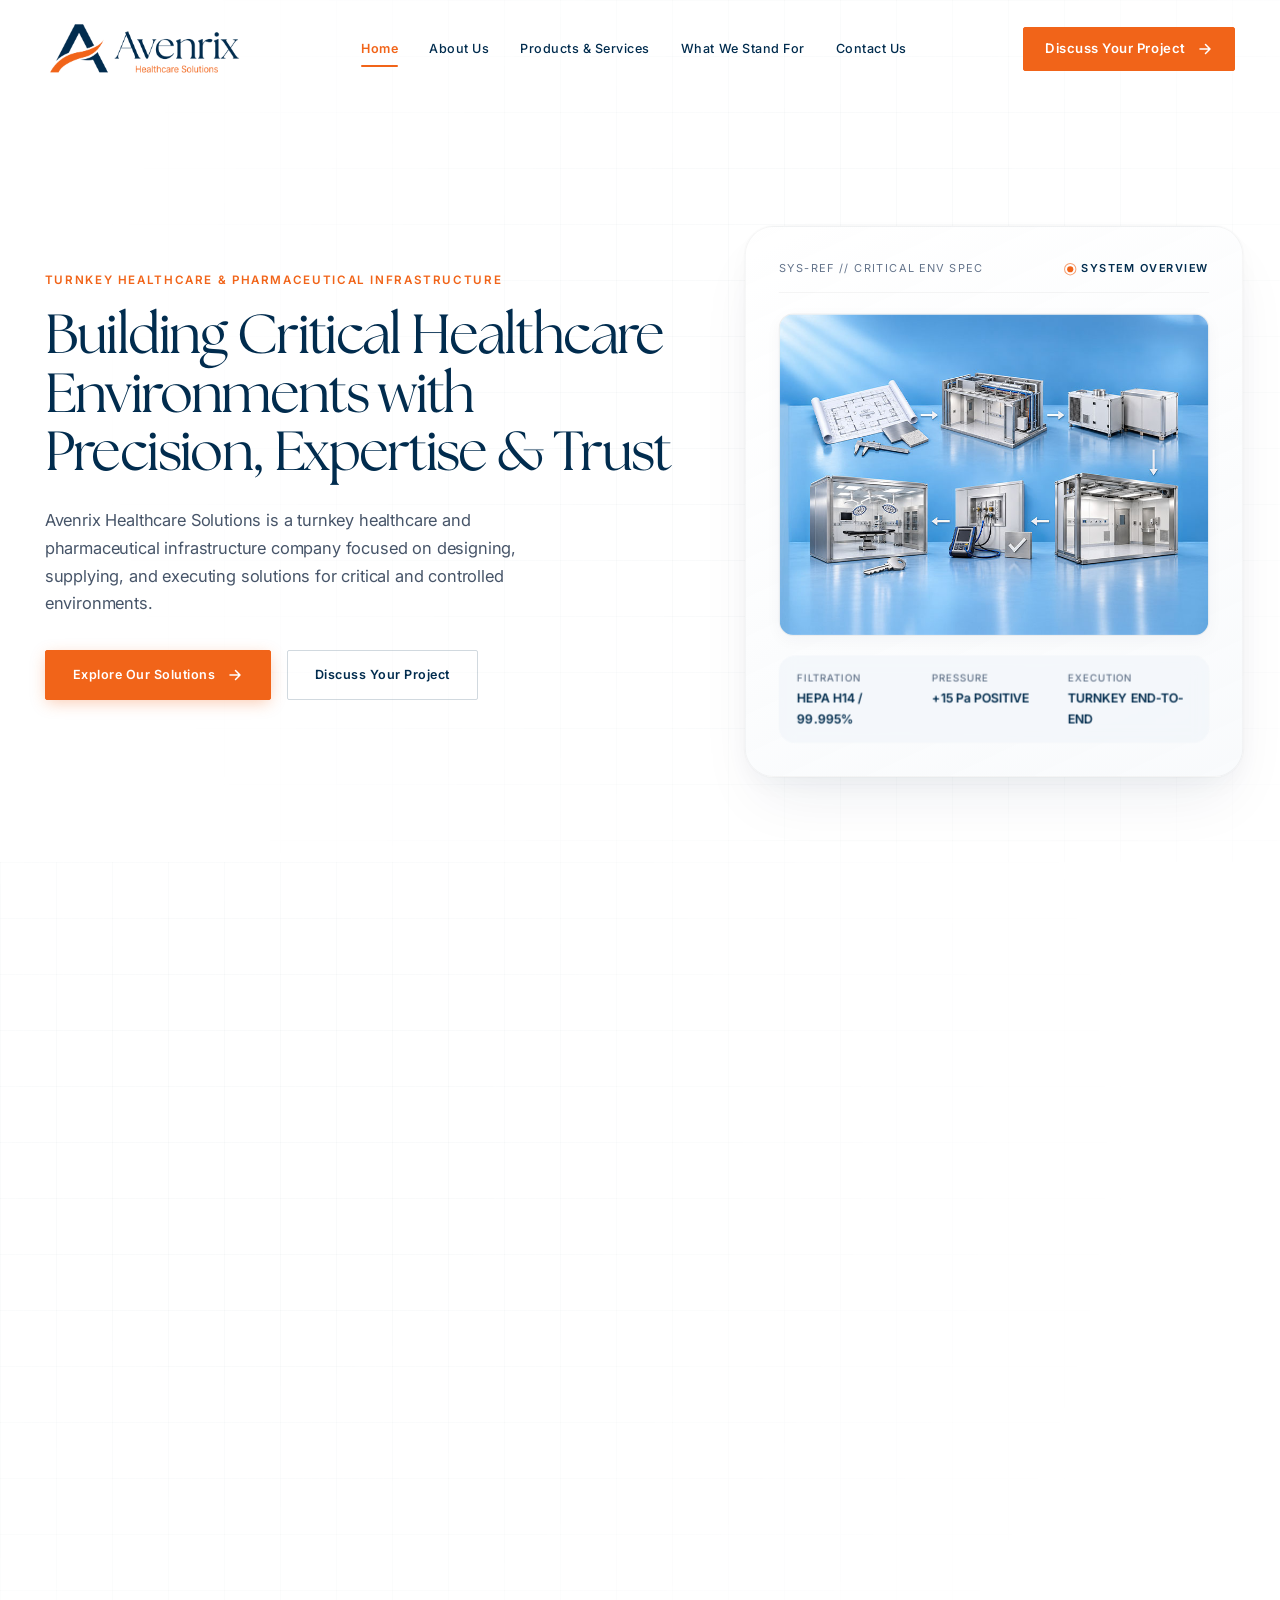
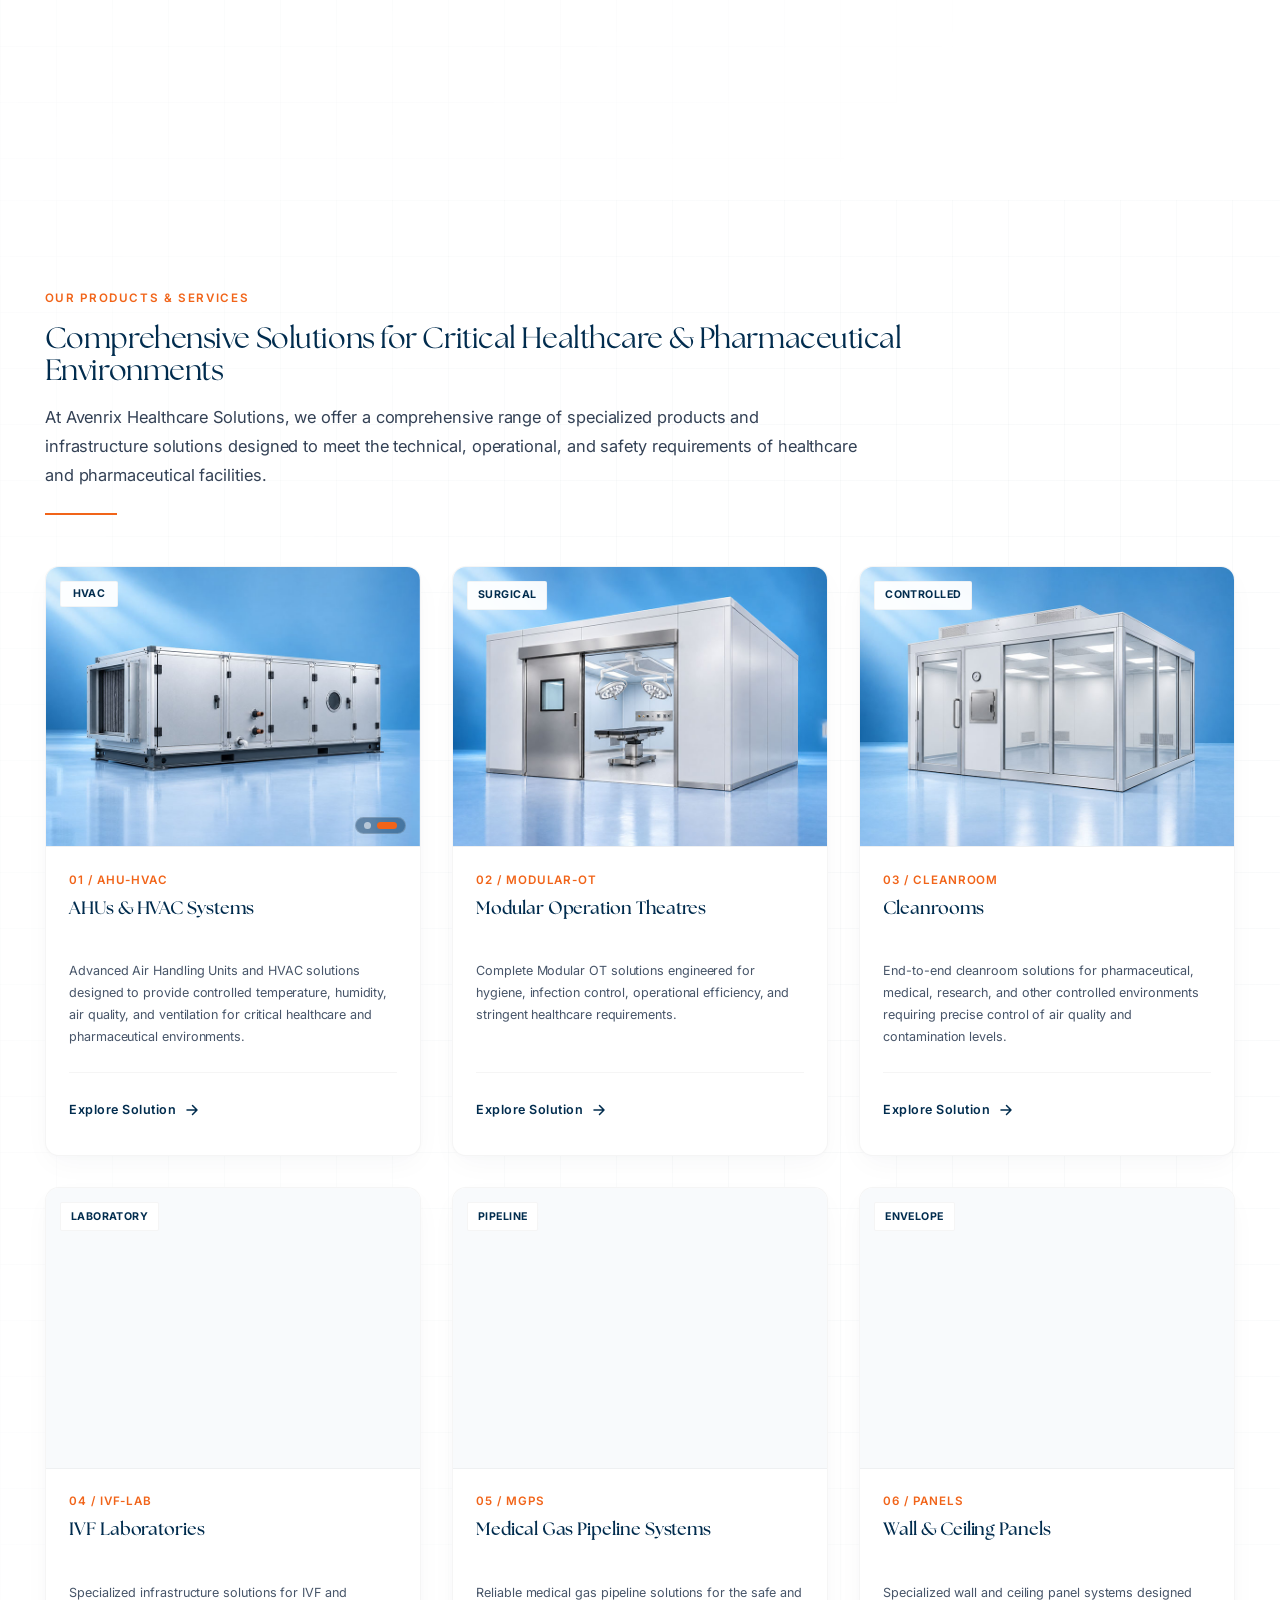
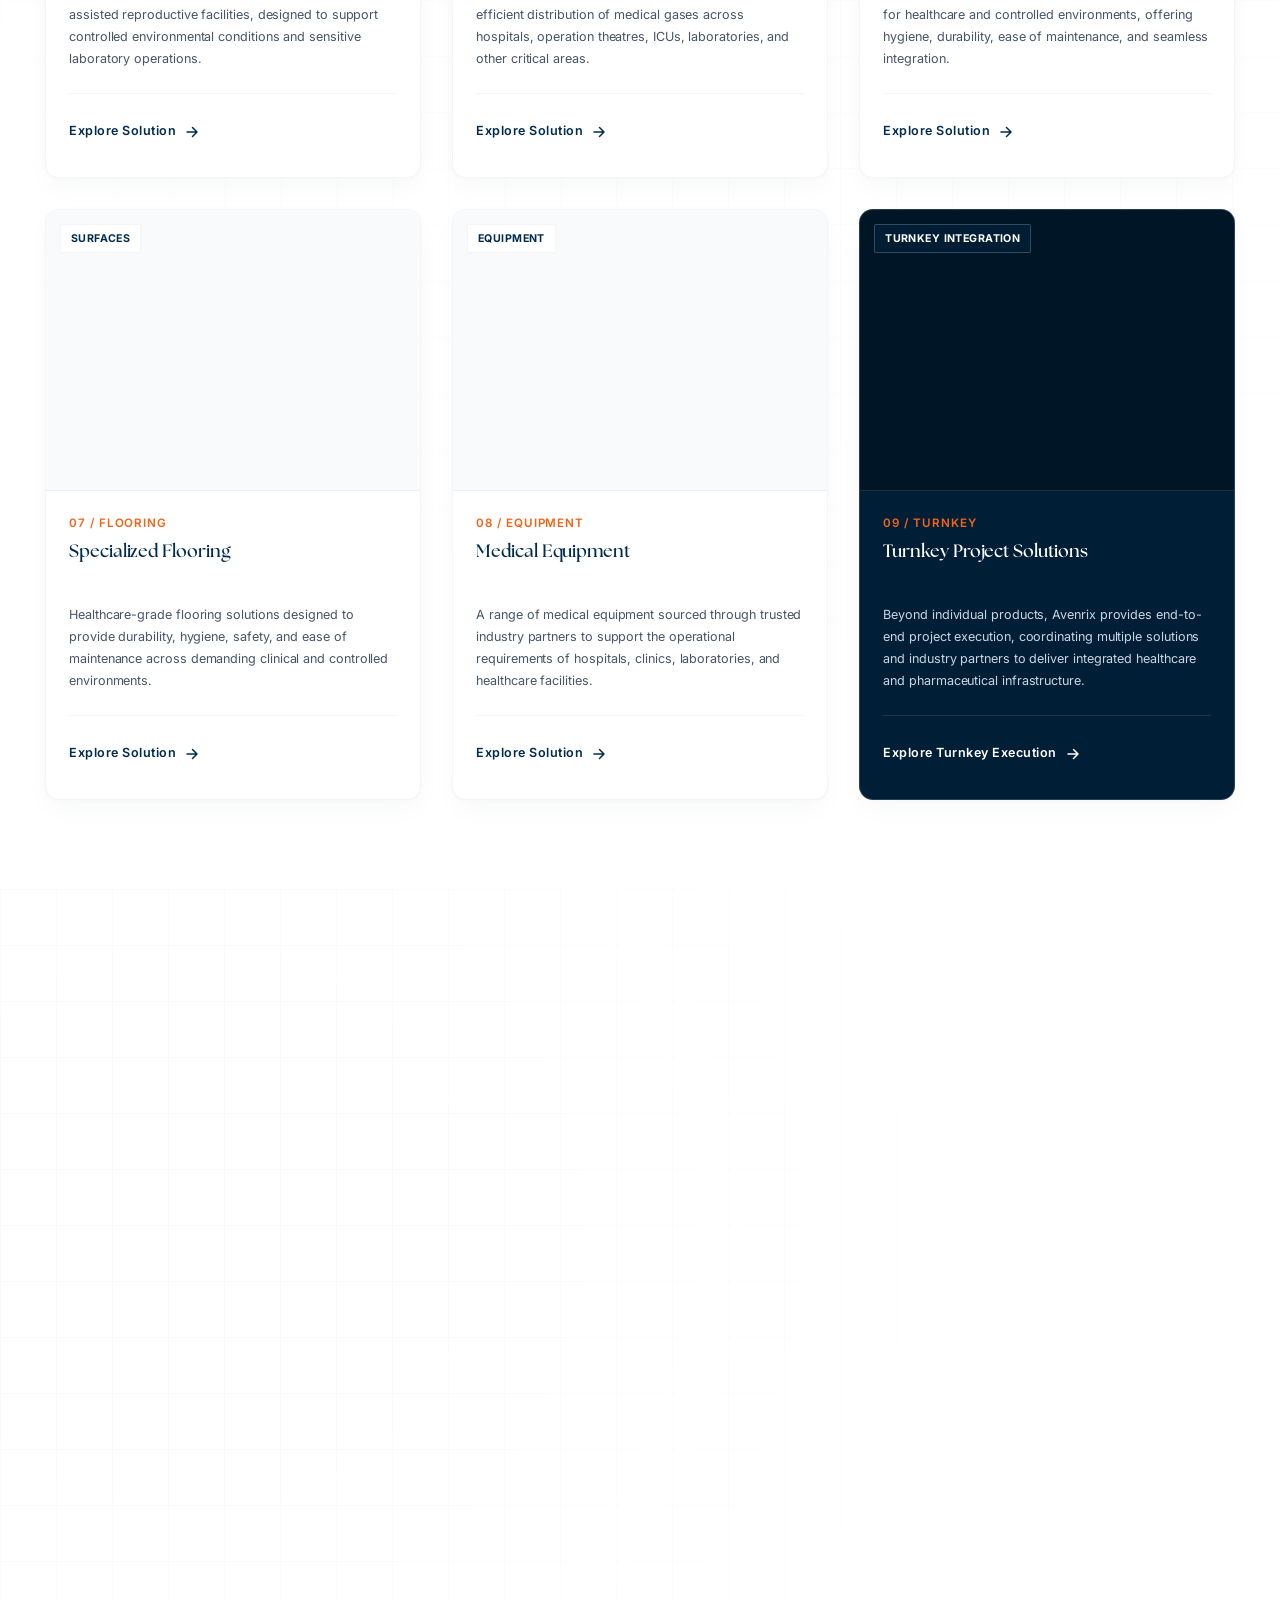
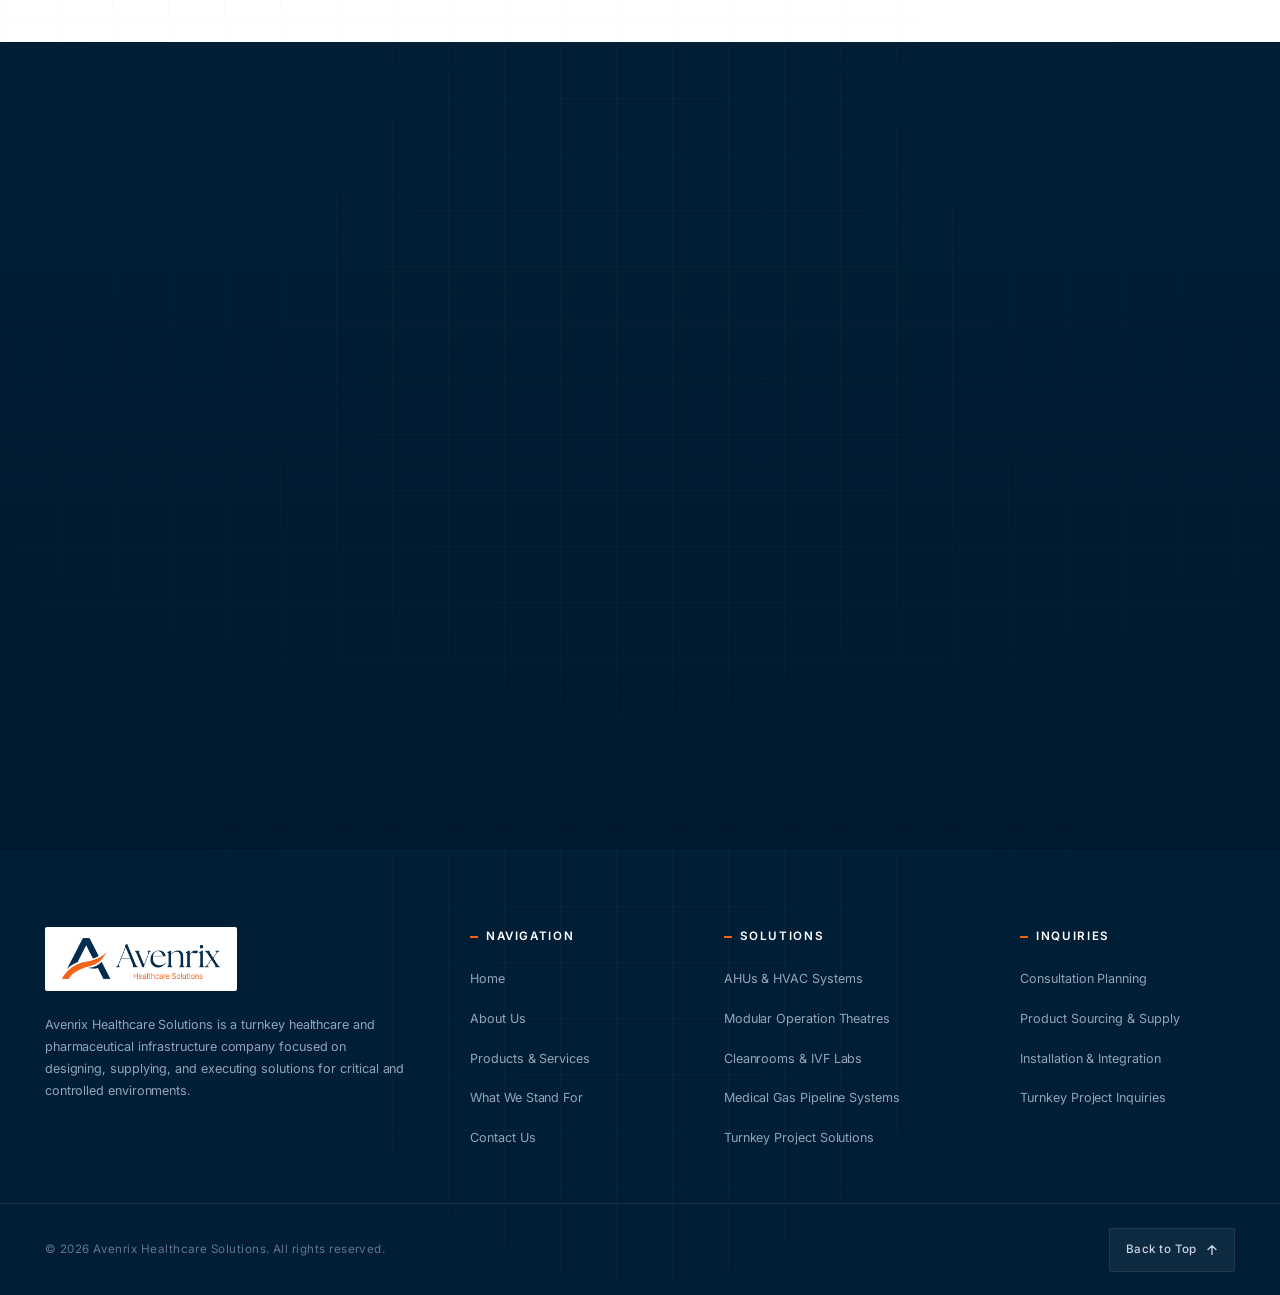
==== commit 93deeb50: "images added" ====
--- a/index.html
+++ b/index.html
@@ -213,11 +213,11 @@
               <!-- Schematic Graphic Container -->
               <div class="avx-hero__schematic">
                 <img 
-                  src="images/hero-schematic.svg" 
-                  alt="Avenrix Critical Environment Architectural Schematic Diagram" 
-                  class="avx-hero__schematic-svg" 
-                  width="600" 
-                  height="420"
+                  src="images/hero.jpg" 
+                  alt="Avenrix Turnkey Critical Healthcare and Pharmaceutical Infrastructure Workflow" 
+                  class="avx-hero__schematic-img" 
+                  width="800" 
+                  height="600"
                   decoding="async"
                 >
               </div>
@@ -335,11 +335,11 @@
               <!-- Graphic / Image Frame -->
               <div class="avx-about__image-frame">
                 <img 
-                  src="images/about-architecture.svg" 
-                  alt="Avenrix Critical Healthcare Architectural and Spatial Engineering Model" 
+                  src="images/aboutus.jpg" 
+                  alt="Avenrix Critical Healthcare Infrastructure and Intensive Care Medical Installation" 
                   class="avx-about__image" 
                   width="800" 
-                  height="560"
+                  height="600"
                   loading="lazy"
                   decoding="async"
                 >
@@ -399,17 +399,45 @@
           <!-- Card 01: AHUs & HVAC Systems -->
           <article class="avx-product-card" role="listitem">
             <div class="avx-product-card__accent" aria-hidden="true"></div>
-            <div class="avx-product-card__media">
-              <span class="avx-product-card__badge">HVAC</span>
-              <img 
-                src="images/products/product-01-hvac.svg" 
-                alt="AHUs and HVAC Systems schematic engineering diagram" 
-                class="avx-product-card__image" 
-                width="400" 
-                height="300"
-                loading="lazy"
-                decoding="async"
-              >
+            <div class="avx-product-card__media avx-product-card__media--slider" id="ahuHvacSlider" aria-label="AHU and HVAC Systems Image Showcase">
+              <span class="avx-product-card__badge avx-product-card__badge--slider" id="ahuHvacBadge" aria-label="Current System: AHU">
+                <span class="avx-badge-slider">
+                  <span class="avx-badge-slide is-active" data-index="0">AHU</span>
+                  <span class="avx-badge-slide" data-index="1">HVAC</span>
+                </span>
+              </span>
+              
+              <!-- 2-Image Auto Slider (AHU & HVAC Dual Showcase) -->
+              <div class="avx-slider-track">
+                <div class="avx-slider-slide is-active" data-slide="0">
+                  <img 
+                    src="images/products/02 AHU - Air Handling Unit.jpg" 
+                    alt="AHU - Air Handling Unit engineered ventilation system" 
+                    class="avx-product-card__image" 
+                    width="800" 
+                    height="600"
+                    loading="lazy"
+                    decoding="async"
+                  >
+                </div>
+                <div class="avx-slider-slide" data-slide="1">
+                  <img 
+                    src="images/products/03 HVAC - Heating Ventilation & Air Conditioning.jpg" 
+                    alt="HVAC - Heating Ventilation and Air Conditioning system for controlled environments" 
+                    class="avx-product-card__image" 
+                    width="800" 
+                    height="600"
+                    loading="lazy"
+                    decoding="async"
+                  >
+                </div>
+              </div>
+
+              <!-- Slider Pagination Indicators -->
+              <div class="avx-slider-dots" role="tablist" aria-label="AHU and HVAC slide controls">
+                <button type="button" class="avx-slider-dot is-active" role="tab" aria-selected="true" aria-label="Show AHU - Air Handling Unit" data-slide="0"></button>
+                <button type="button" class="avx-slider-dot" role="tab" aria-selected="false" aria-label="Show HVAC System" data-slide="1"></button>
+              </div>
             </div>
             <div class="avx-product-card__body">
               <div class="avx-product-card__content">
@@ -436,11 +464,11 @@
             <div class="avx-product-card__media">
               <span class="avx-product-card__badge">SURGICAL</span>
               <img 
-                src="images/products/product-02-ot.svg" 
-                alt="Modular Operation Theatres schematic engineering diagram" 
+                src="images/products/04 Modulalr Operation Theater.jpg" 
+                alt="Modular Operation Theatres engineered healthcare facility" 
                 class="avx-product-card__image" 
-                width="400" 
-                height="300"
+                width="800" 
+                height="600"
                 loading="lazy"
                 decoding="async"
               >
@@ -470,11 +498,11 @@
             <div class="avx-product-card__media">
               <span class="avx-product-card__badge">CONTROLLED</span>
               <img 
-                src="images/products/product-03-cleanrooms.svg" 
-                alt="Cleanrooms schematic engineering diagram" 
+                src="images/products/05 Modular Cleanrooms.jpg" 
+                alt="Modular Cleanrooms controlled pharmaceutical environment" 
                 class="avx-product-card__image" 
-                width="400" 
-                height="300"
+                width="800" 
+                height="600"
                 loading="lazy"
                 decoding="async"
               >
@@ -504,11 +532,11 @@
             <div class="avx-product-card__media">
               <span class="avx-product-card__badge">LABORATORY</span>
               <img 
-                src="images/products/product-04-ivf.svg" 
-                alt="IVF Laboratories schematic engineering diagram" 
+                src="images/products/06 IVF Laboratory.jpg" 
+                alt="IVF Laboratories specialized clean environment" 
                 class="avx-product-card__image" 
-                width="400" 
-                height="300"
+                width="800" 
+                height="600"
                 loading="lazy"
                 decoding="async"
               >
@@ -538,11 +566,11 @@
             <div class="avx-product-card__media">
               <span class="avx-product-card__badge">PIPELINE</span>
               <img 
-                src="images/products/product-05-mgps.svg" 
-                alt="Medical Gas Pipeline Systems schematic engineering diagram" 
+                src="images/products/07 Medical Gas Pipeline System.jpg" 
+                alt="Medical Gas Pipeline Systems hospital distribution network" 
                 class="avx-product-card__image" 
-                width="400" 
-                height="300"
+                width="800" 
+                height="600"
                 loading="lazy"
                 decoding="async"
               >
@@ -572,11 +600,11 @@
             <div class="avx-product-card__media">
               <span class="avx-product-card__badge">ENVELOPE</span>
               <img 
-                src="images/products/product-06-panels.svg" 
-                alt="Wall and Ceiling Panels schematic engineering diagram" 
+                src="images/products/08 Wall & Ceiling Panels.jpg" 
+                alt="Wall and Ceiling Panels hygienic modular envelope" 
                 class="avx-product-card__image" 
-                width="400" 
-                height="300"
+                width="800" 
+                height="600"
                 loading="lazy"
                 decoding="async"
               >
@@ -606,11 +634,11 @@
             <div class="avx-product-card__media">
               <span class="avx-product-card__badge">SURFACES</span>
               <img 
-                src="images/products/product-07-flooring.svg" 
-                alt="Specialized Flooring schematic engineering diagram" 
+                src="images/products/09 Wall Panel & Ceiling Coving & Floorings.jpg" 
+                alt="Specialized Healthcare Flooring and coving installation" 
                 class="avx-product-card__image" 
-                width="400" 
-                height="300"
+                width="800" 
+                height="600"
                 loading="lazy"
                 decoding="async"
               >
@@ -640,11 +668,11 @@
             <div class="avx-product-card__media">
               <span class="avx-product-card__badge">EQUIPMENT</span>
               <img 
-                src="images/products/product-08-equipment.svg" 
-                alt="Medical Equipment schematic engineering diagram" 
+                src="images/products/10 Medical Equipments.jpg" 
+                alt="Medical Equipment for hospital and clinical facilities" 
                 class="avx-product-card__image" 
-                width="400" 
-                height="300"
+                width="800" 
+                height="600"
                 loading="lazy"
                 decoding="async"
               >
@@ -674,11 +702,11 @@
             <div class="avx-product-card__media">
               <span class="avx-product-card__badge">TURNKEY INTEGRATION</span>
               <img 
-                src="images/products/product-09-turnkey.svg" 
+                src="images/products/11 Turnkey Project Solutions.jpg" 
                 alt="Turnkey Project Solutions integrated engineering diagram" 
                 class="avx-product-card__image" 
-                width="400" 
-                height="300"
+                width="800" 
+                height="600"
                 loading="lazy"
                 decoding="async"
               >
--- a/css/header.css
+++ b/css/header.css
@@ -119,6 +119,11 @@
   border-radius: var(--avx-radius-sm);
 }
 
+.avx-header__nav-link.is-active {
+  color: var(--avx-orange);
+  font-weight: 600;
+}
+
 .avx-header__nav-link.is-active::after {
   width: 100%;
 }
@@ -369,9 +374,11 @@
 }
 
 .avx-drawer__link:hover,
-.avx-drawer__link:focus-visible {
+.avx-drawer__link:focus-visible,
+.avx-drawer__link.is-active {
   color: var(--avx-orange);
   transform: translateX(6px);
+  font-weight: 500;
 }
 
 .avx-drawer__footer {
--- a/css/hero.css
+++ b/css/hero.css
@@ -219,32 +219,35 @@
   opacity: 0.6;
 }
 
-/* Freely Floating Schematic Vector Graphic Container */
+/* Freely Floating Schematic Vector Graphic / Image Container */
 .avx-hero__schematic {
   width: 100%;
-  aspect-ratio: 16 / 11;
-  background: transparent;
-  border: none;
-  border-radius: 0;
+  aspect-ratio: 4 / 3;
+  background: var(--avx-light);
+  border: 1px solid var(--avx-border-light);
+  border-radius: 14px;
   display: flex;
   align-items: center;
   justify-content: center;
   position: relative;
   overflow: hidden;
-  padding: 0.5rem 0;
-  filter: drop-shadow(0 6px 20px rgba(1, 44, 78, 0.05));
-}
-
+  box-shadow: 0 4px 16px rgba(1, 44, 78, 0.04);
+}
+
+.avx-hero__schematic-img,
 .avx-hero__schematic-svg {
-  width: 94%;
-  height: 94%;
-  object-fit: contain;
+  width: 100%;
+  height: 100%;
+  object-fit: cover;
+  object-position: center;
+  display: block;
   transition: transform var(--avx-transition-medium);
 }
 
 @media (hover: hover) and (pointer: fine) {
+  .avx-hero__visual:hover .avx-hero__schematic-img,
   .avx-hero__visual:hover .avx-hero__schematic-svg {
-    transform: scale(1.015);
+    transform: scale(1.02);
   }
 }
 
--- a/css/products.css
+++ b/css/products.css
@@ -207,6 +207,158 @@
   z-index: 3;
 }
 
+/* Badge Text Slider (Card 01 - Sliding text inside fixed white overlay) */
+.avx-product-card__badge--slider {
+  overflow: hidden;
+  padding: 0;
+  width: 58px;
+  height: 26px;
+  display: inline-flex;
+  align-items: center;
+  justify-content: center;
+}
+
+.avx-badge-slider {
+  position: relative;
+  width: 100%;
+  height: 100%;
+  overflow: hidden;
+  display: flex;
+  align-items: center;
+  justify-content: center;
+}
+
+.avx-badge-slide {
+  position: absolute;
+  inset: 0;
+  display: flex;
+  align-items: center;
+  justify-content: center;
+  text-align: center;
+  width: 100%;
+  height: 100%;
+  transform: translateX(100%);
+  opacity: 0;
+  pointer-events: none;
+  font-family: var(--avx-font-sans);
+  font-size: 0.6875rem;
+  font-weight: 700;
+  letter-spacing: var(--avx-tracking-wide);
+  color: var(--avx-navy);
+  will-change: transform, opacity;
+}
+
+.avx-badge-slide.is-active {
+  transform: translateX(0);
+  opacity: 1;
+  pointer-events: auto;
+}
+
+.avx-badge-slide.is-animating {
+  pointer-events: none;
+}
+
+@media (prefers-reduced-motion: reduce) {
+  .avx-badge-slide {
+    transition: none !important;
+  }
+}
+
+/* --------------------------------------------------------------------------
+   Card 01 Auto Slider (AHU & HVAC Dual-Image Infinite Loop)
+   -------------------------------------------------------------------------- */
+.avx-product-card__media--slider {
+  position: relative;
+  overflow: hidden;
+}
+
+.avx-slider-track {
+  position: absolute;
+  inset: 0;
+  width: 100%;
+  height: 100%;
+  overflow: hidden;
+}
+
+.avx-slider-slide {
+  position: absolute;
+  inset: 0;
+  width: 100%;
+  height: 100%;
+  transform: translateX(100%);
+  z-index: 1;
+  pointer-events: none;
+  will-change: transform;
+}
+
+.avx-slider-slide.is-active {
+  transform: translateX(0);
+  z-index: 2;
+  pointer-events: auto;
+}
+
+.avx-slider-slide.is-animating {
+  z-index: 2;
+  pointer-events: none;
+}
+
+.avx-slider-slide .avx-product-card__image {
+  width: 100%;
+  height: 100%;
+  object-fit: cover;
+  object-position: center;
+  display: block;
+}
+
+/* Slider Pagination Indicators (Floating Glass Pill) */
+.avx-slider-dots {
+  position: absolute;
+  bottom: 12px;
+  right: 14px;
+  display: flex;
+  align-items: center;
+  gap: 6px;
+  padding: 4px 8px;
+  background-color: rgba(1, 44, 78, 0.45);
+  -webkit-backdrop-filter: blur(6px);
+  backdrop-filter: blur(6px);
+  border: 1px solid rgba(255, 255, 255, 0.2);
+  border-radius: 999px;
+  z-index: 4;
+}
+
+.avx-slider-dot {
+  width: 7px;
+  height: 7px;
+  padding: 0;
+  border-radius: 50%;
+  background-color: rgba(255, 255, 255, 0.55);
+  border: none;
+  cursor: pointer;
+  transition: width 0.3s ease, background-color 0.3s ease, border-radius 0.3s ease;
+}
+
+.avx-slider-dot:hover {
+  background-color: var(--avx-white);
+}
+
+.avx-slider-dot.is-active {
+  width: 20px;
+  border-radius: 4px;
+  background-color: var(--avx-orange);
+}
+
+.avx-slider-dot:focus-visible {
+  outline: 2px solid var(--avx-orange);
+  outline-offset: 2px;
+}
+
+@media (prefers-reduced-motion: reduce) {
+  .avx-slider-slide {
+    transition: none !important;
+  }
+}
+
 /* Card Body Content (Rigid Flex Hierarchy) */
 .avx-product-card__body {
   padding: var(--avx-space-6);
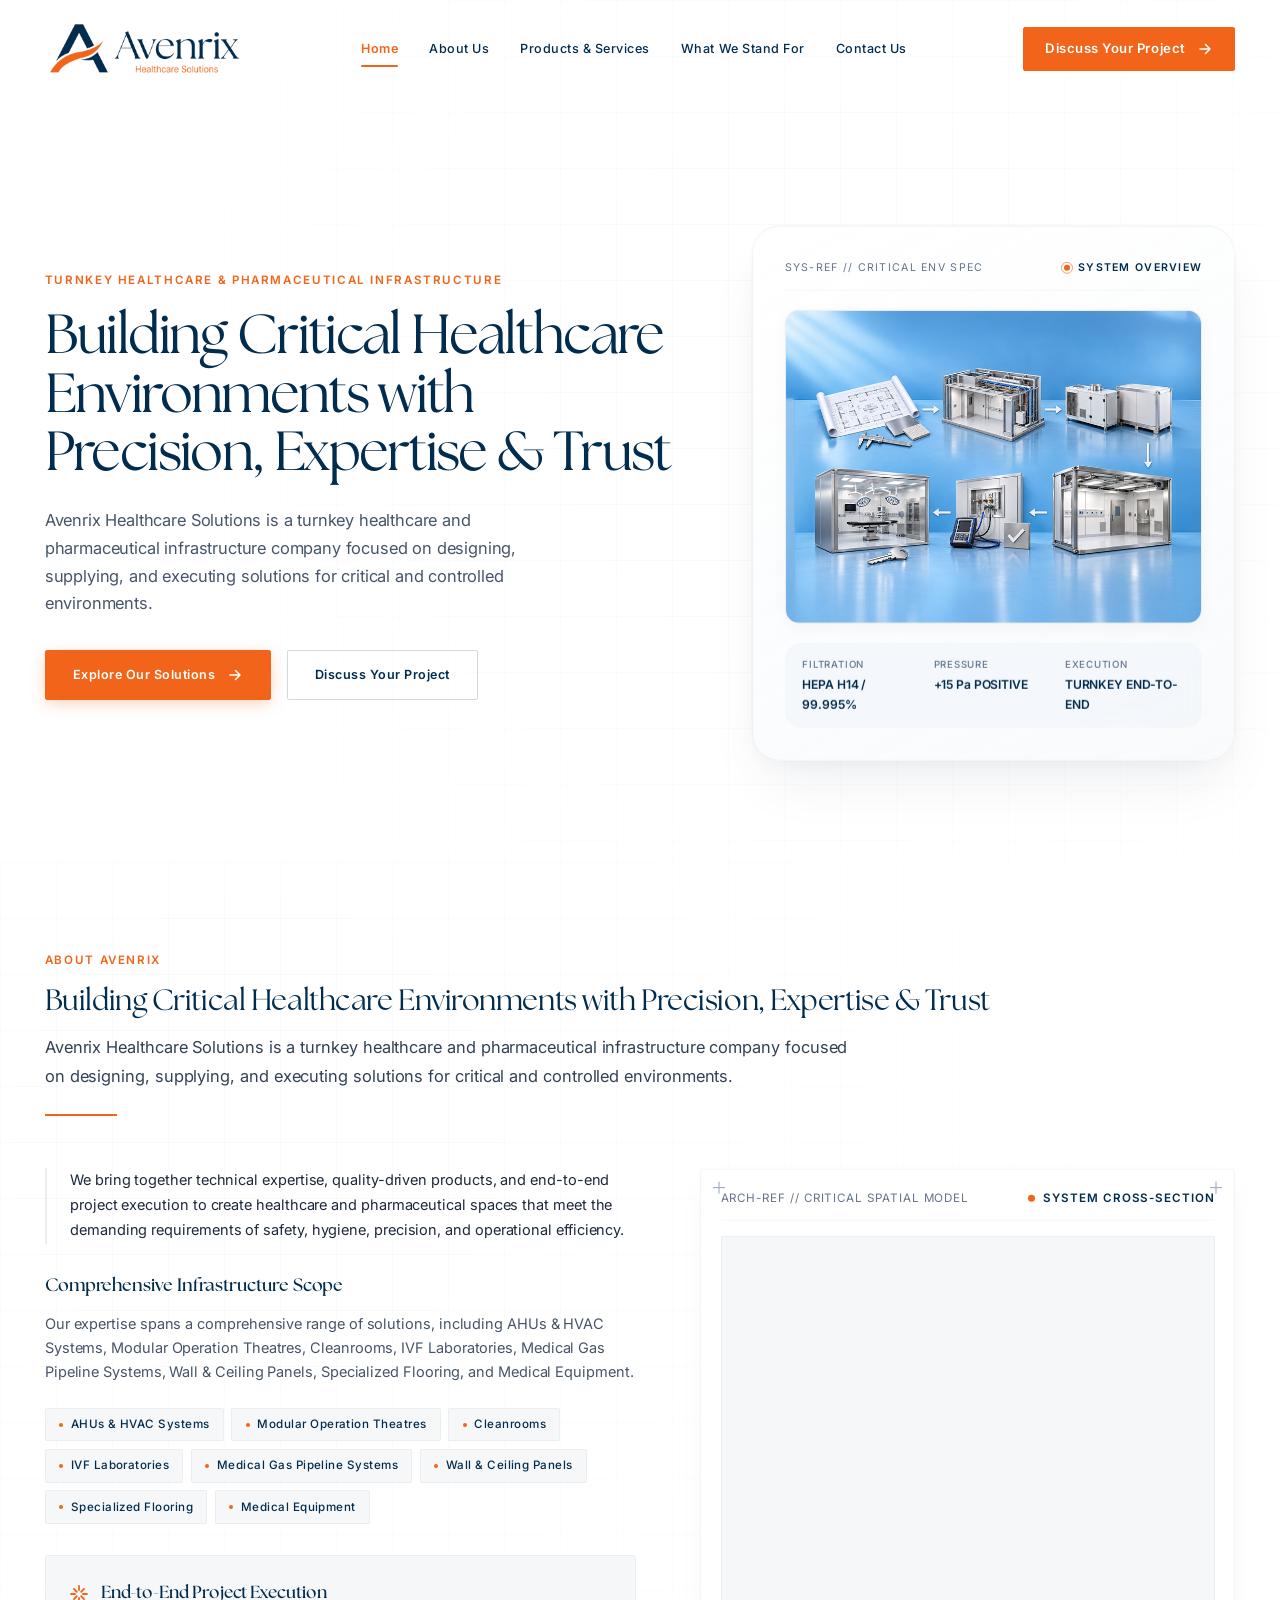
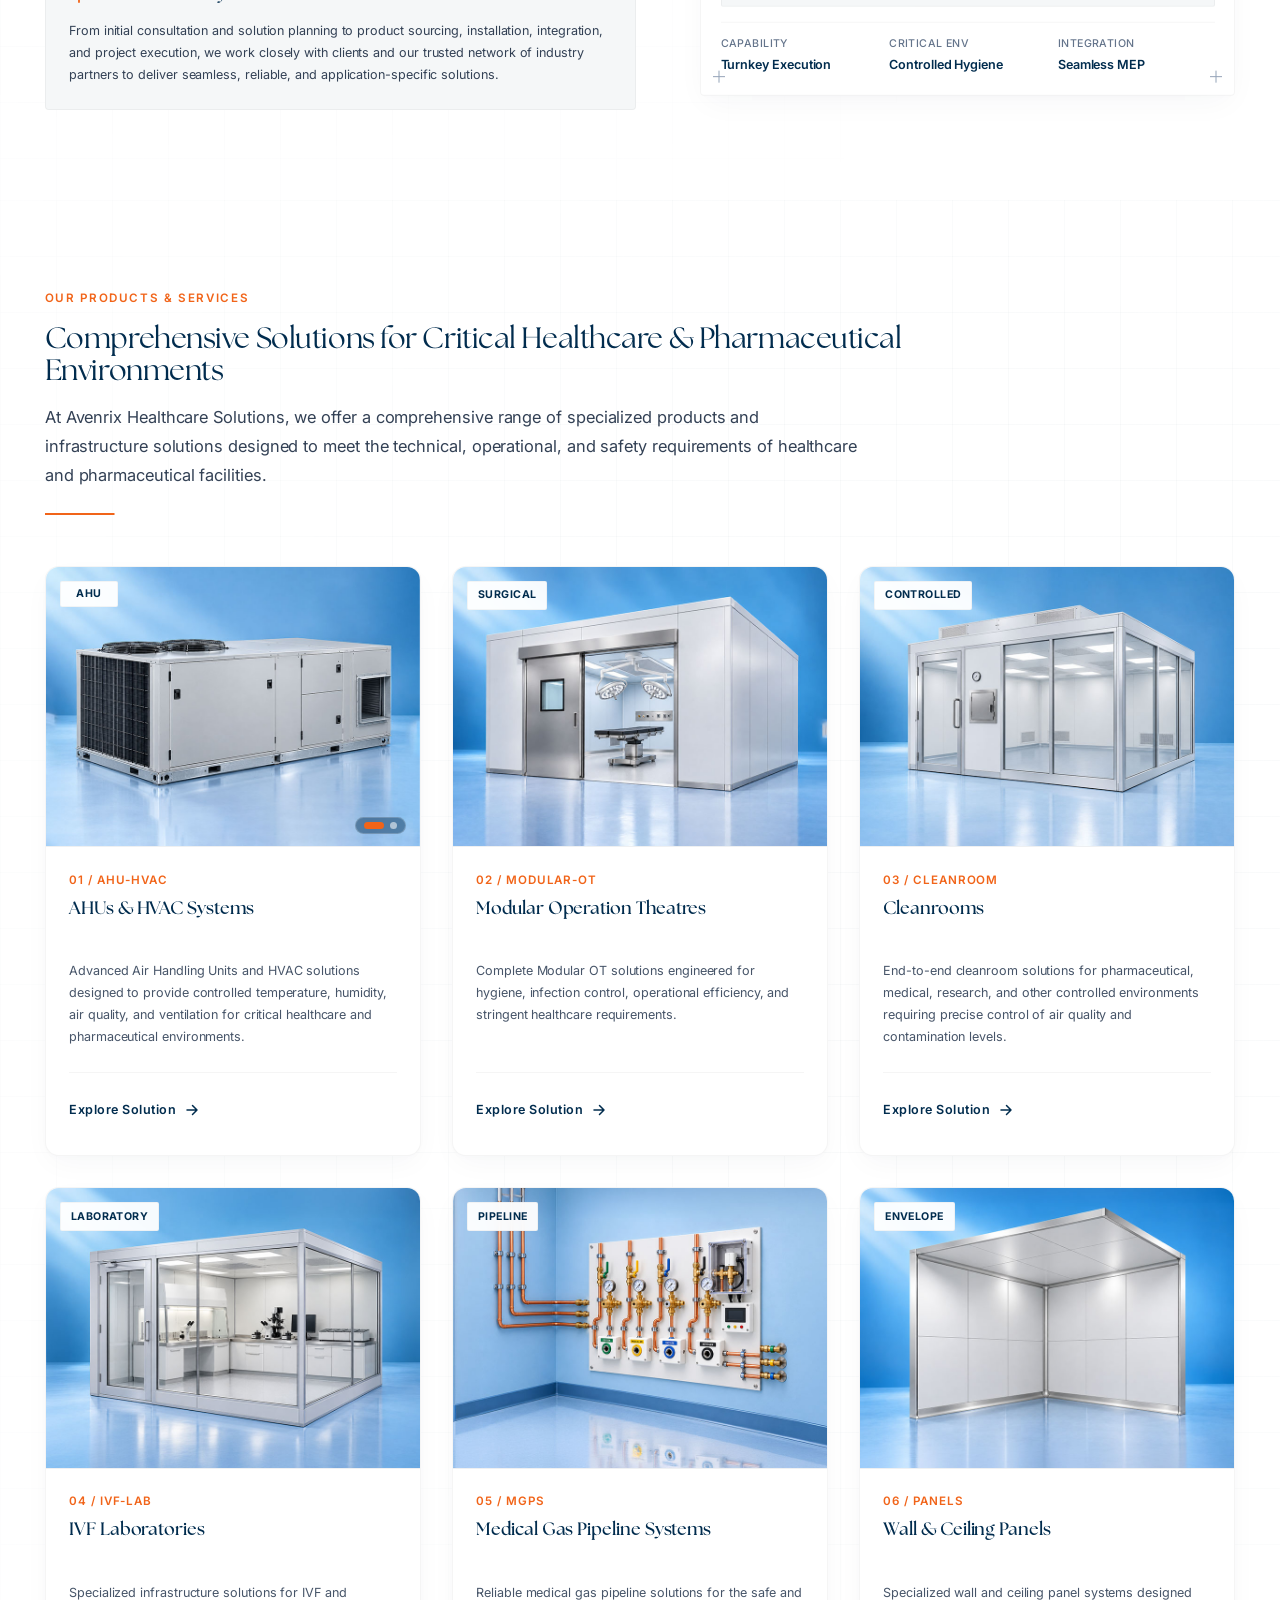
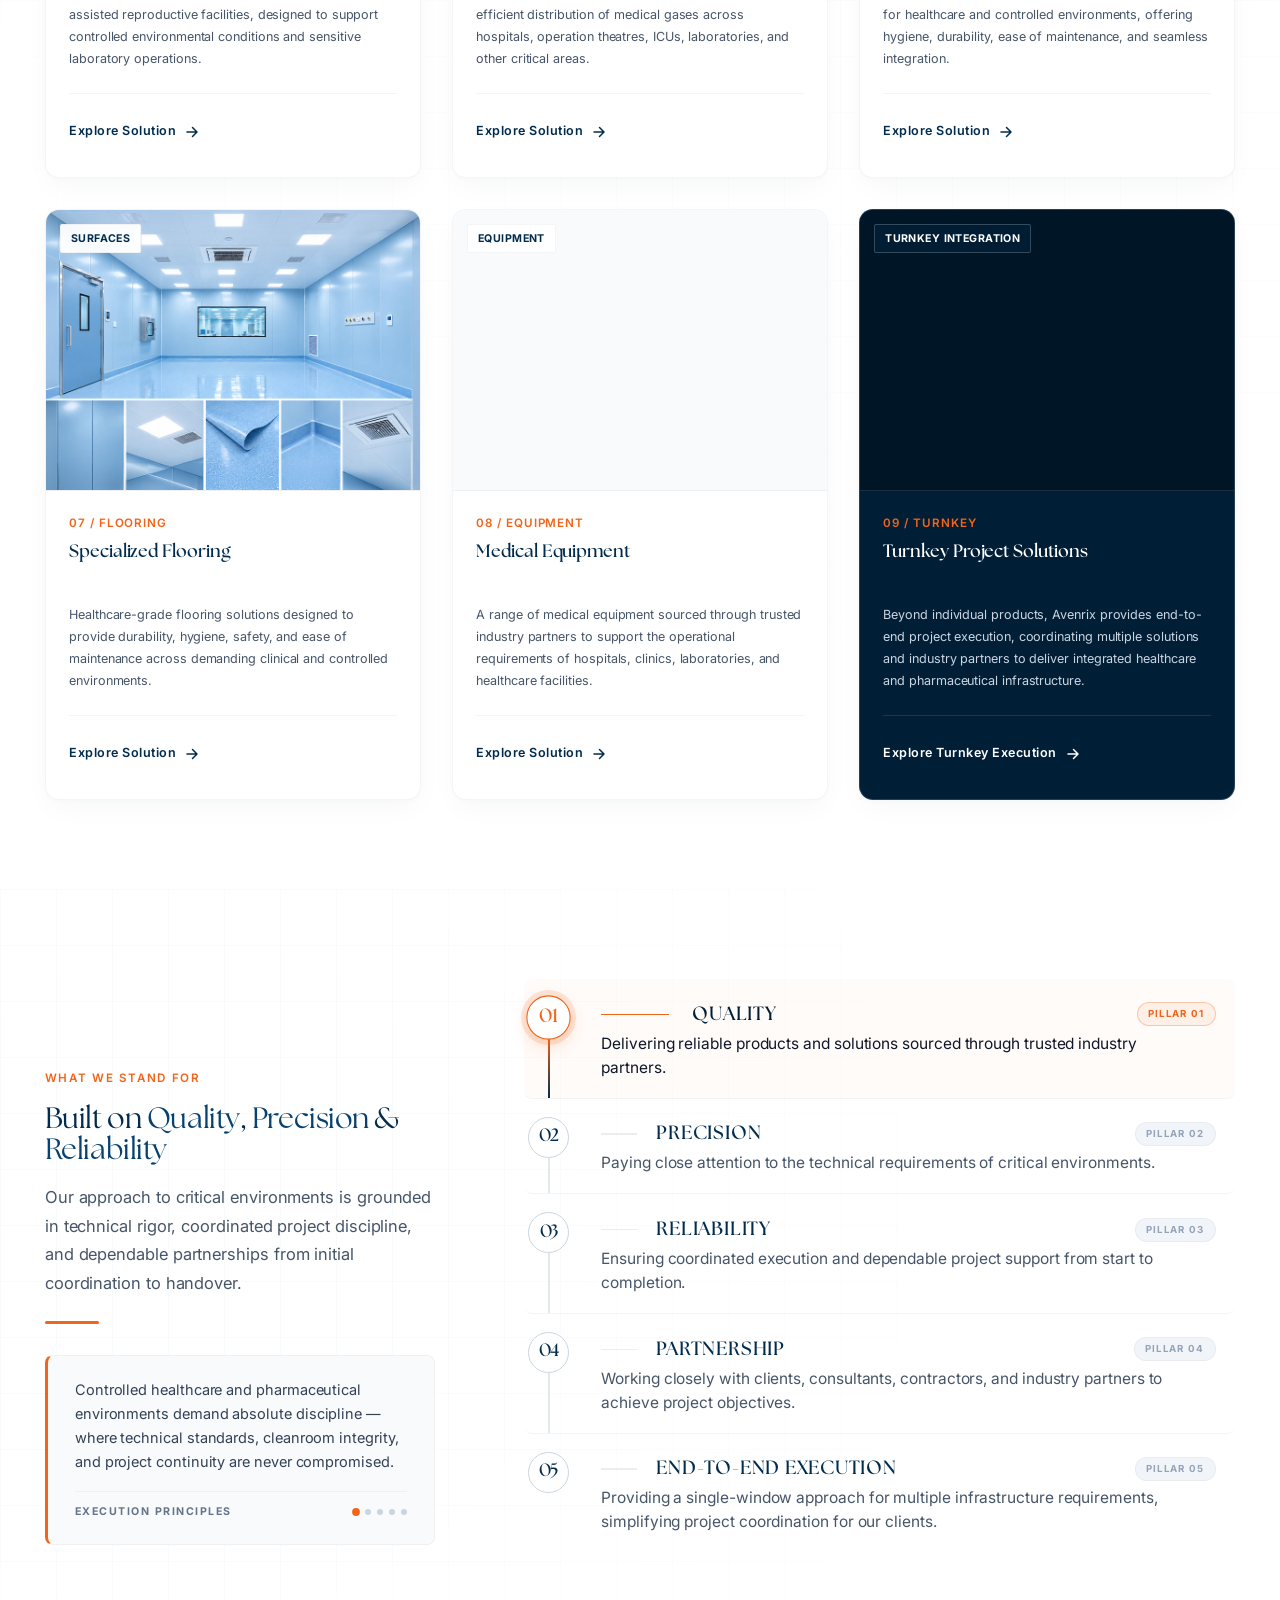
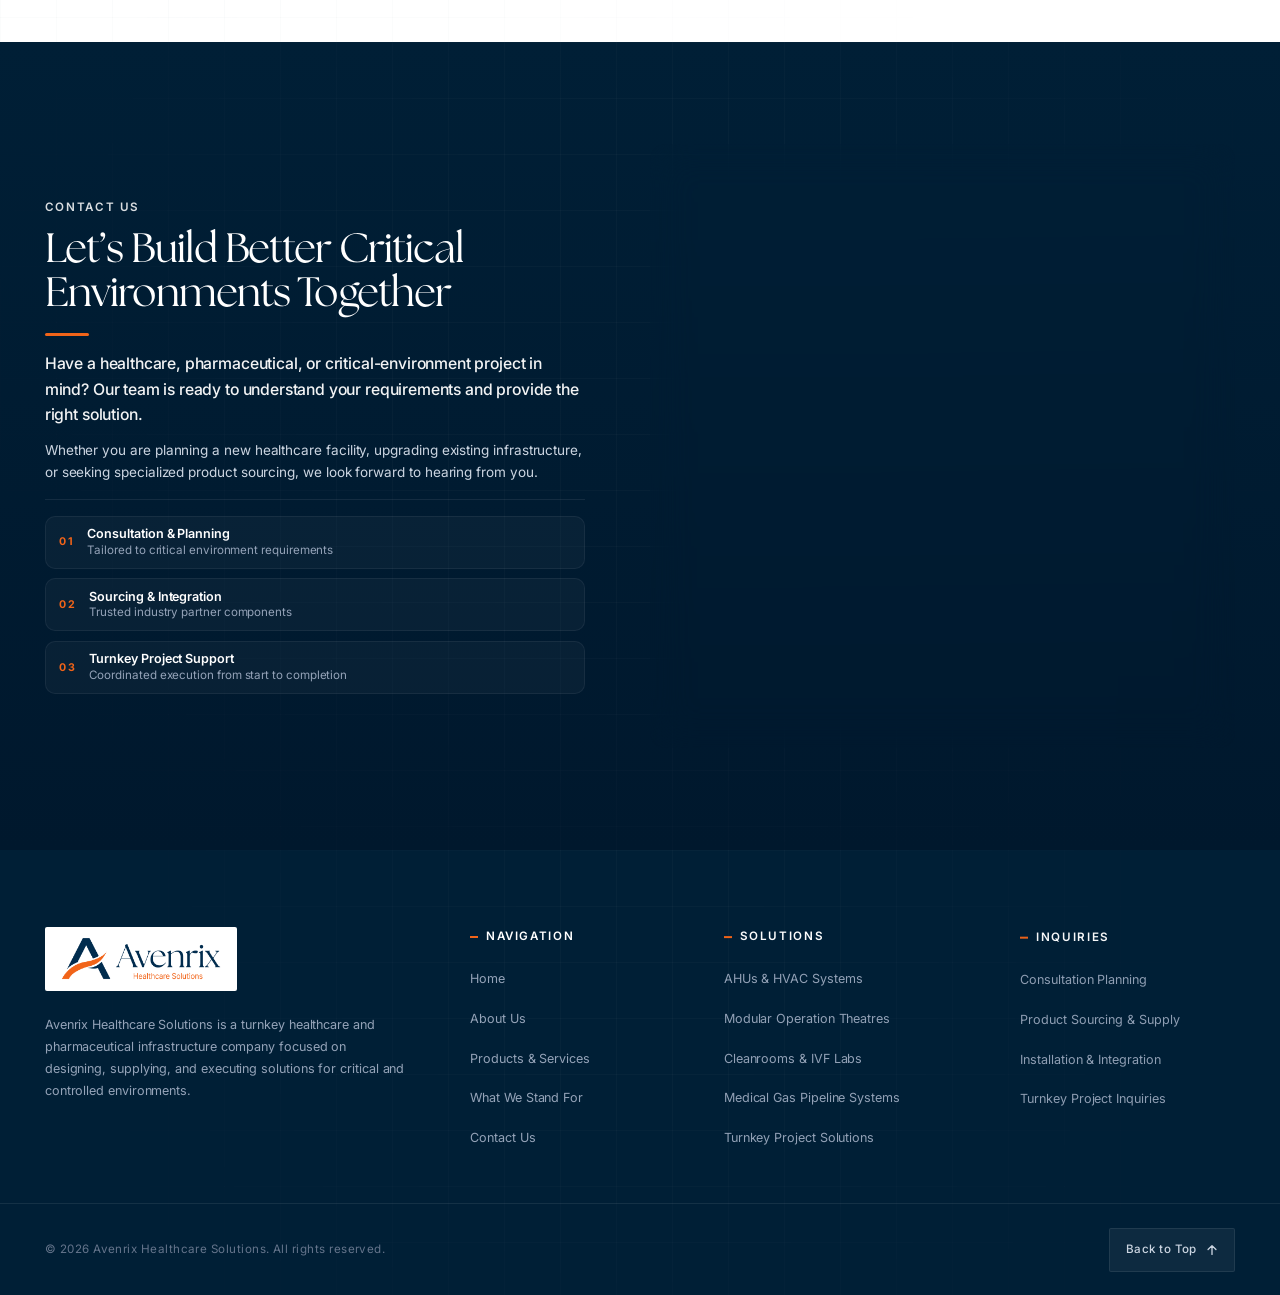
==== commit 1fbf187d: "form integration done" ====
--- a/index.html
+++ b/index.html
@@ -1091,11 +1091,12 @@
               <!-- Submit Button -->
               <div class="avx-contact__submit-wrap">
                 <button type="submit" class="avx-contact__submit" id="avxContactSubmit">
-                  <span>Submit Inquiry</span>
+                  <span class="avx-contact__submit-text">Submit Inquiry</span>
                   <svg class="avx-contact__arrow" viewBox="0 0 16 16" fill="none" aria-hidden="true">
                     <path d="M3 8H13M13 8L8.5 3.5M13 8L8.5 12.5" stroke="currentColor" stroke-width="1.5" stroke-linecap="round" stroke-linejoin="round"/>
                   </svg>
                 </button>
+                <div class="avx-contact__form-alert" id="avxContactAlert" role="alert" aria-live="assertive"></div>
               </div>
             </form>
 
--- a/css/contact.css
+++ b/css/contact.css
@@ -495,6 +495,52 @@
   }
 }
 
+/* Submit Loading & Disabled State */
+.avx-contact__submit:disabled,
+.avx-contact__submit.is-submitting {
+  opacity: 0.75;
+  cursor: not-allowed;
+  pointer-events: none;
+  transform: none !important;
+  box-shadow: none !important;
+}
+
+.avx-contact__spinner {
+  display: inline-block;
+  width: 15px;
+  height: 15px;
+  border: 2px solid rgba(255, 255, 255, 0.35);
+  border-top-color: #ffffff;
+  border-radius: 50%;
+  animation: avx-spin 0.65s linear infinite;
+  flex-shrink: 0;
+}
+
+@keyframes avx-spin {
+  to {
+    transform: rotate(360deg);
+  }
+}
+
+/* Form Alert Banner (Network / Error states) */
+.avx-contact__form-alert {
+  display: none;
+  background-color: rgba(239, 68, 68, 0.12);
+  border: 1px solid rgba(239, 68, 68, 0.35);
+  border-left: 3px solid #EF4444;
+  border-radius: 8px;
+  padding: 0.75rem 1rem;
+  margin-top: 0.85rem;
+  font-family: var(--avx-font-sans);
+  font-size: 0.8125rem;
+  line-height: 1.5;
+  color: #FCA5A5;
+}
+
+.avx-contact__form-alert.is-visible {
+  display: block;
+}
+
 /* --------------------------------------------------------------------------
    Polished Success State
    -------------------------------------------------------------------------- */
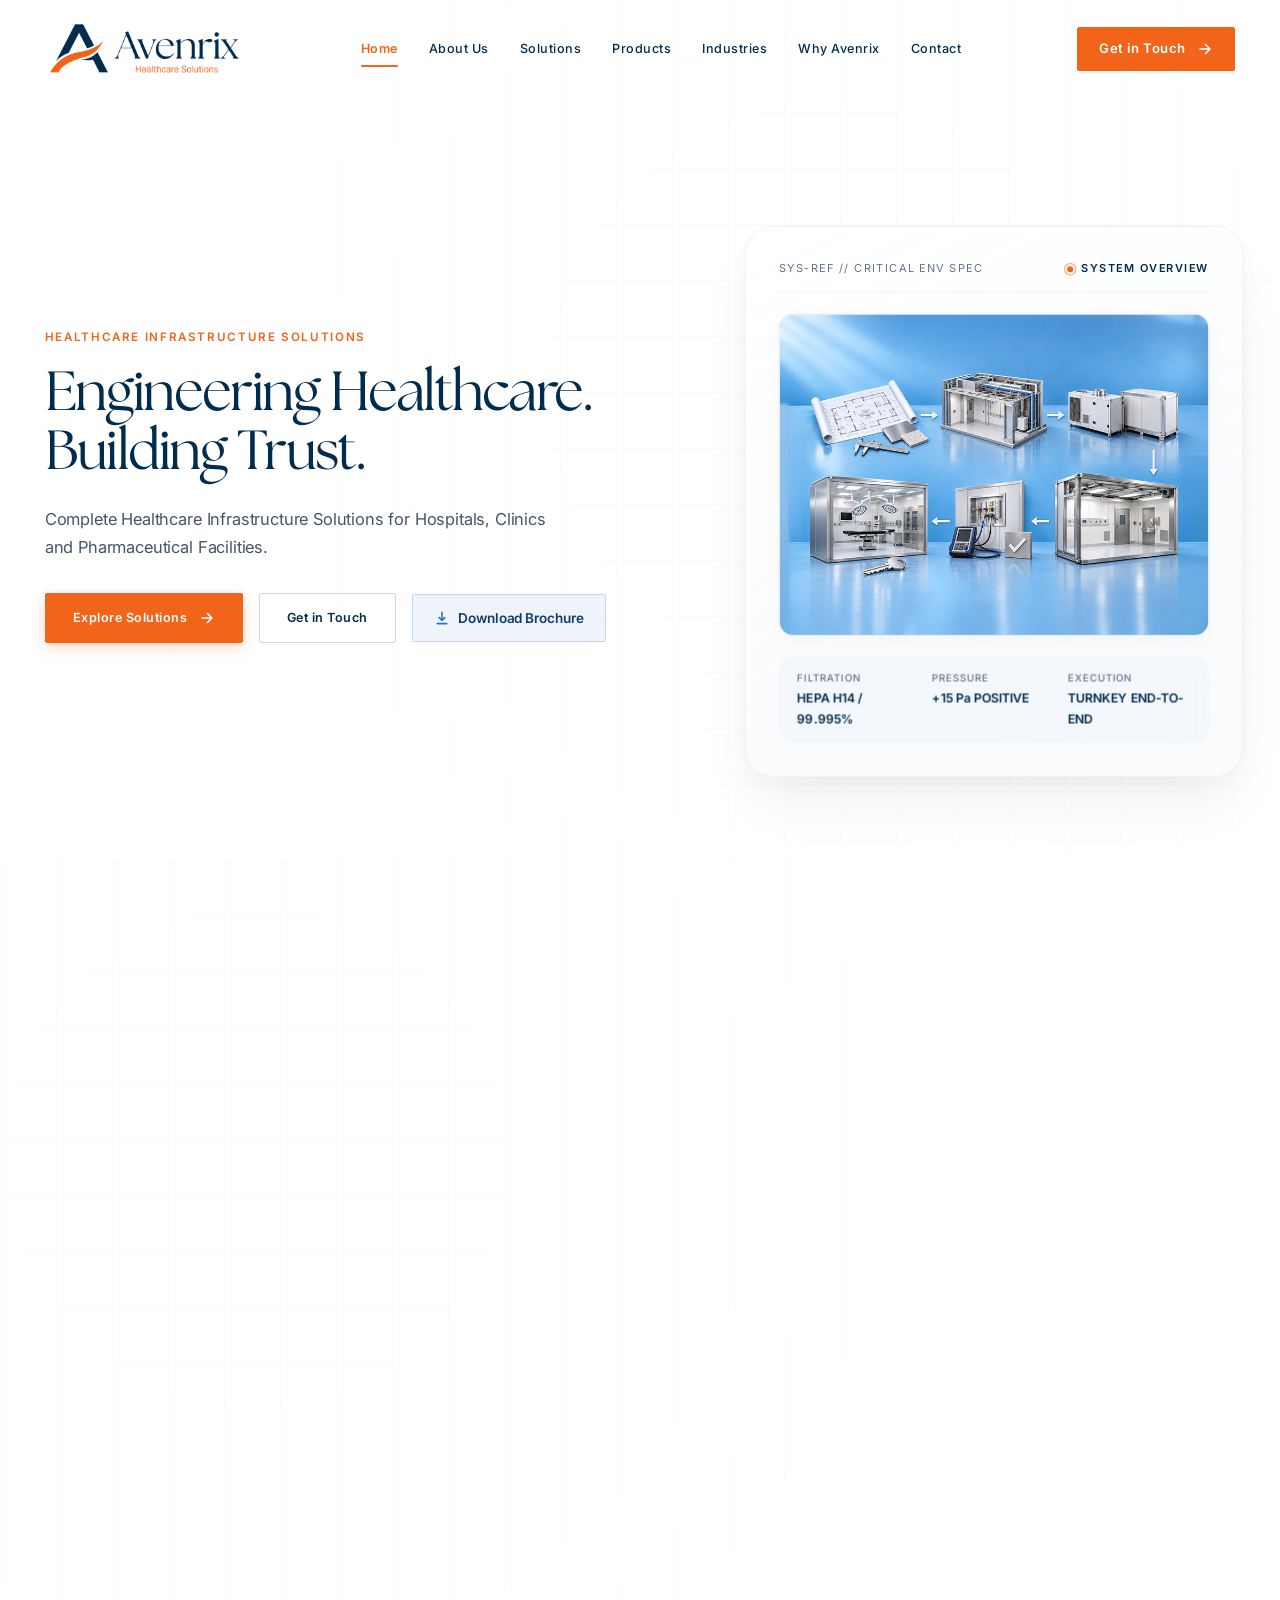
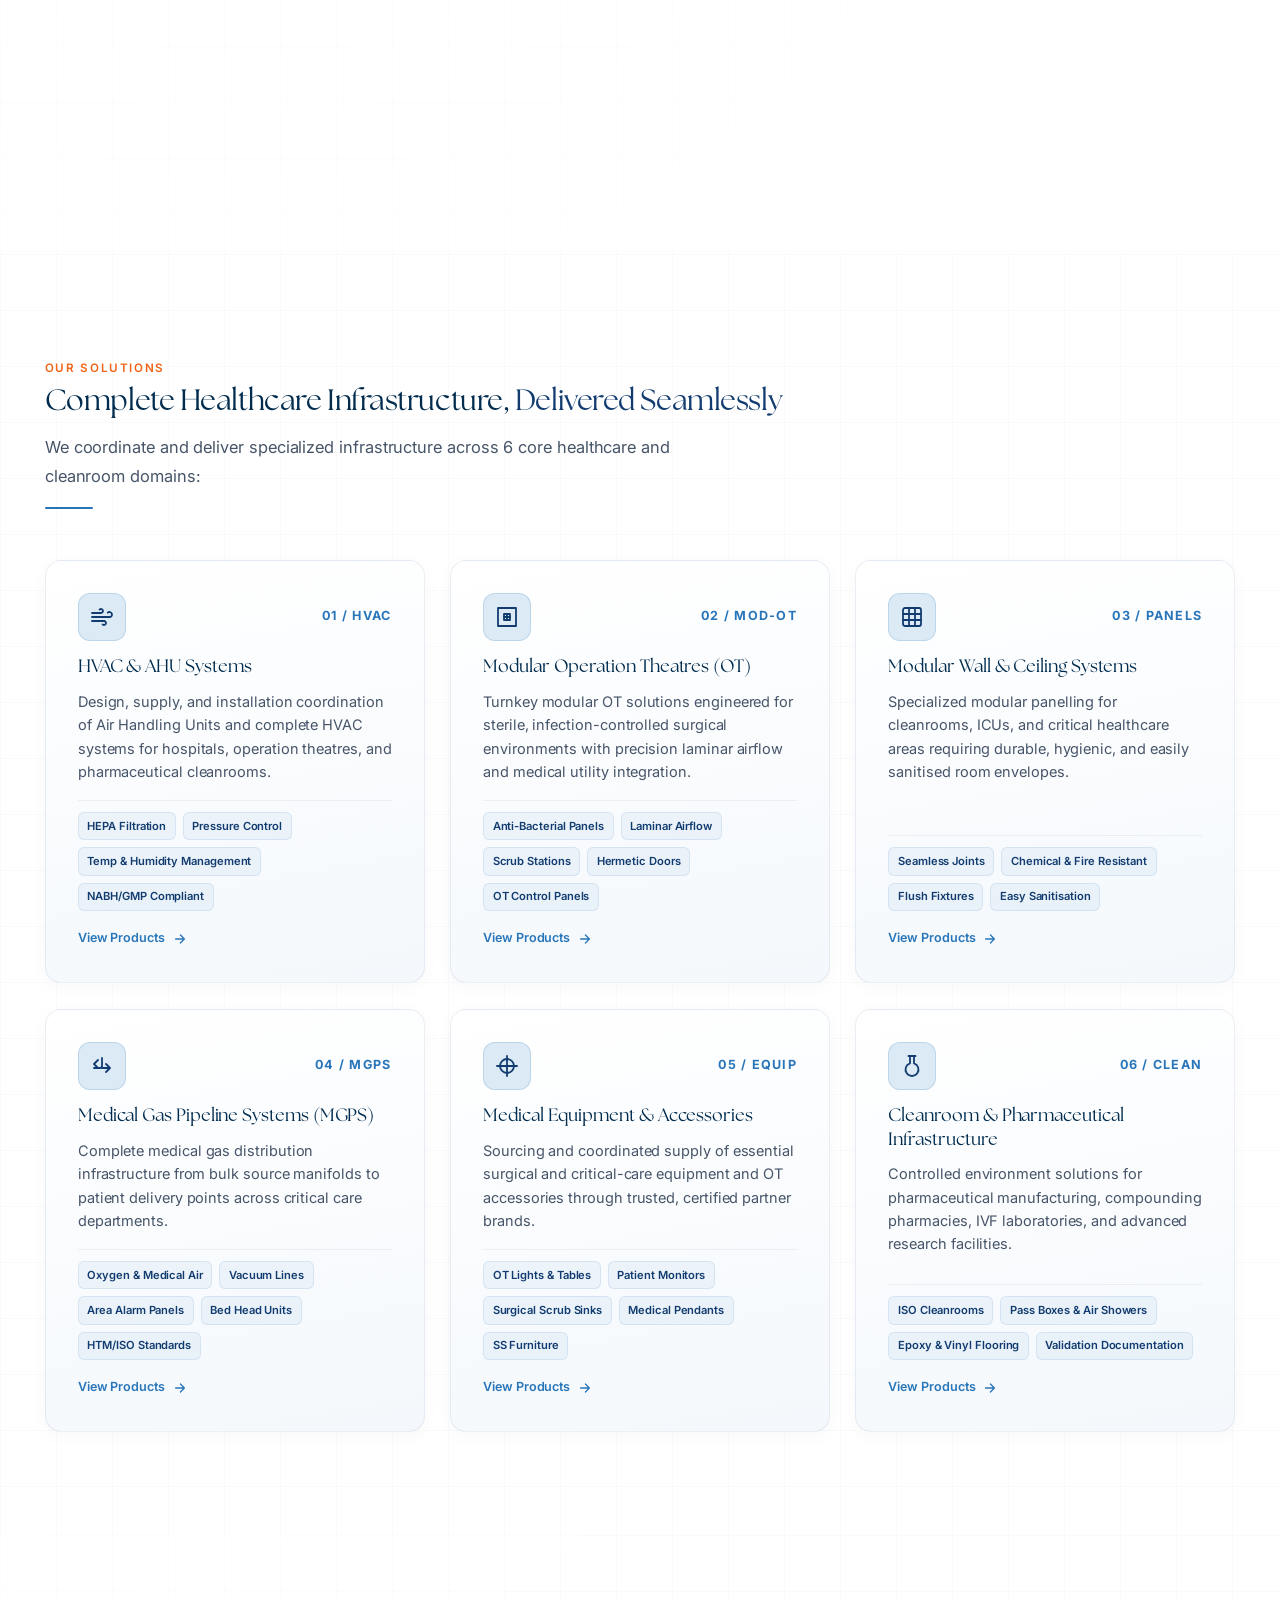
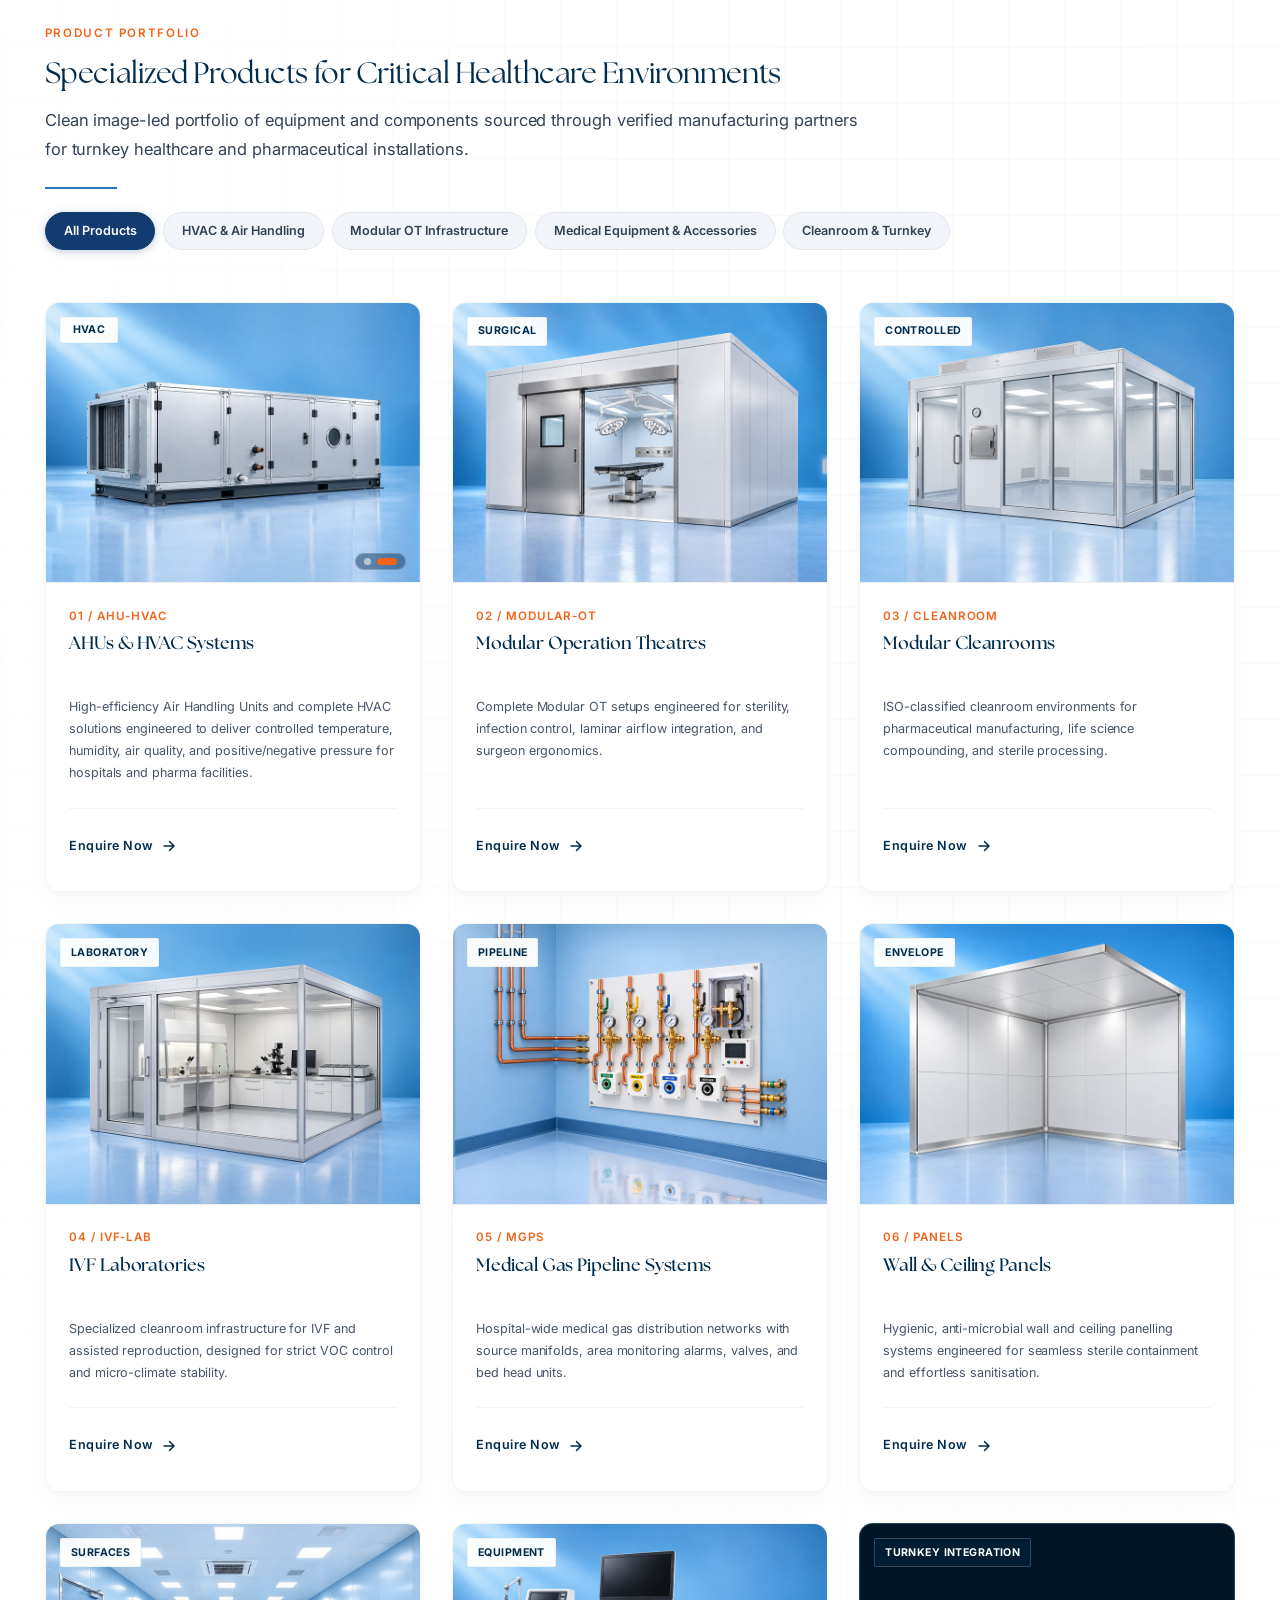
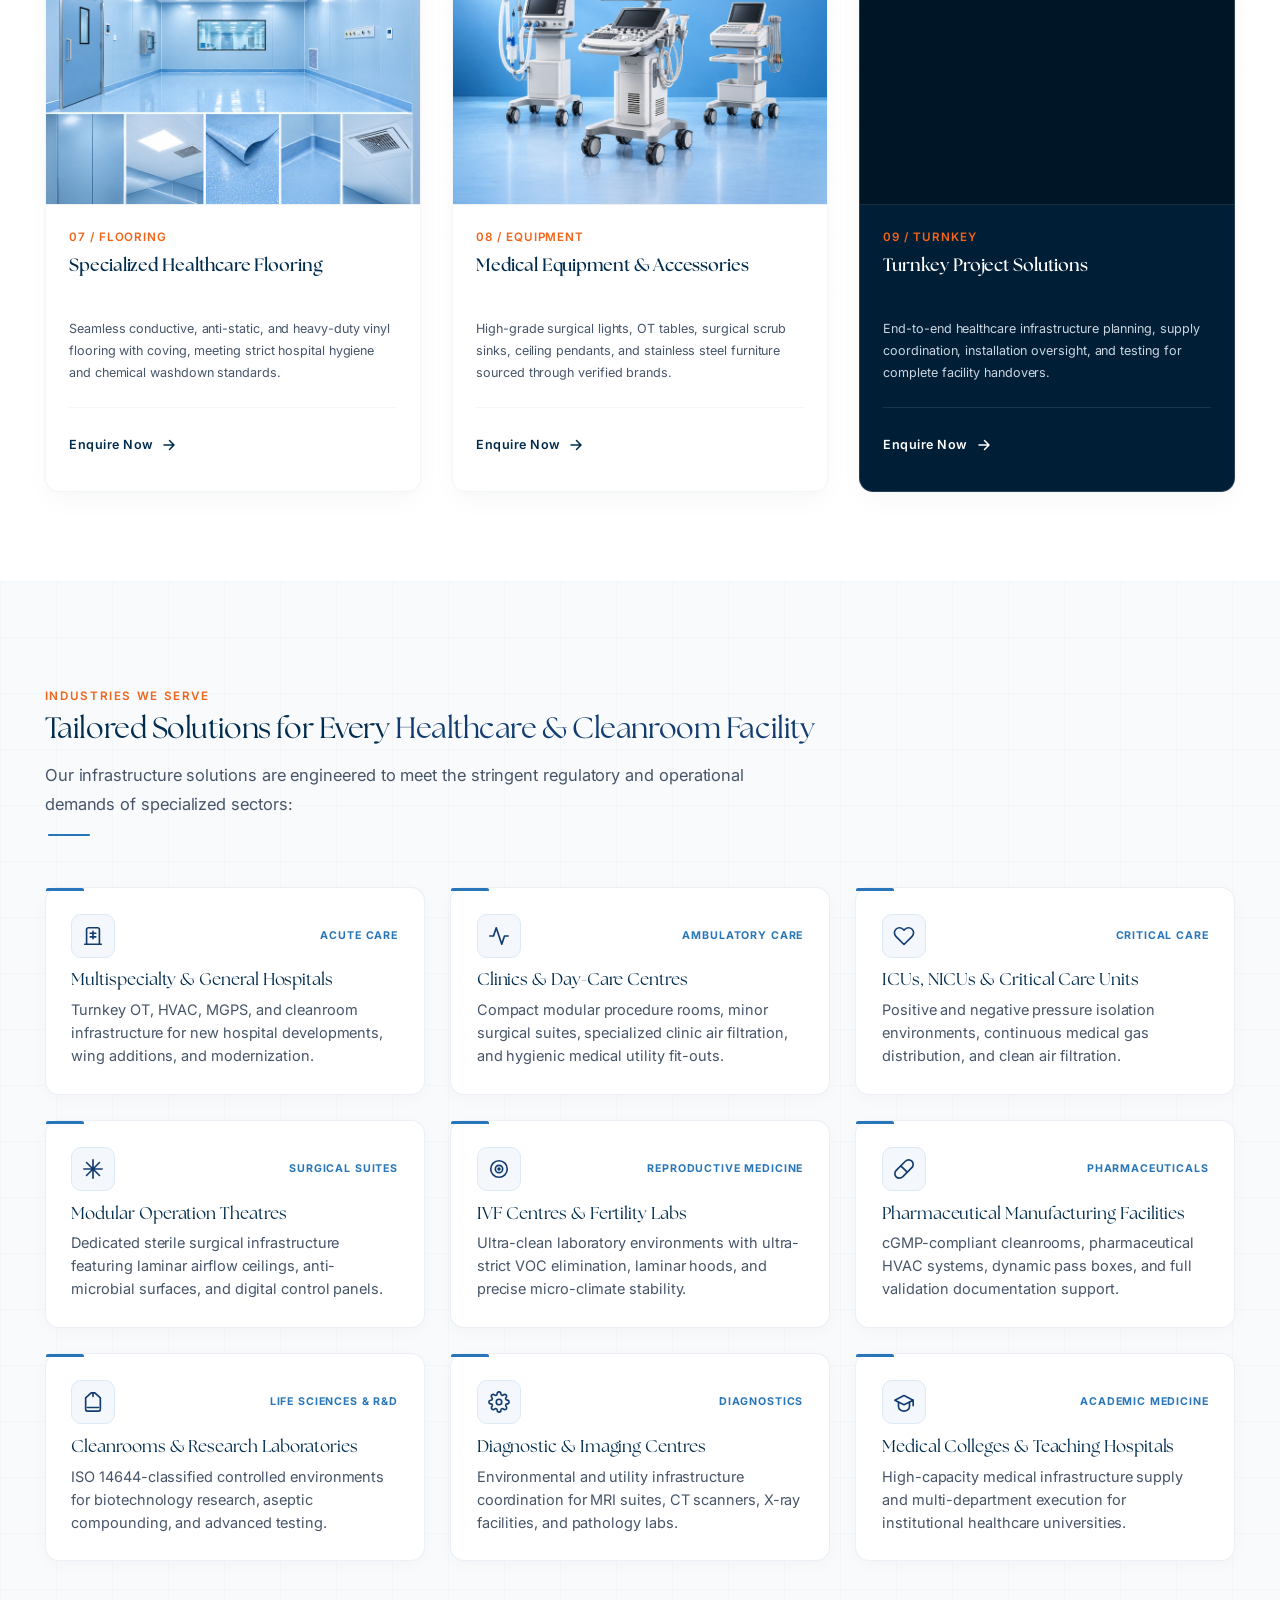
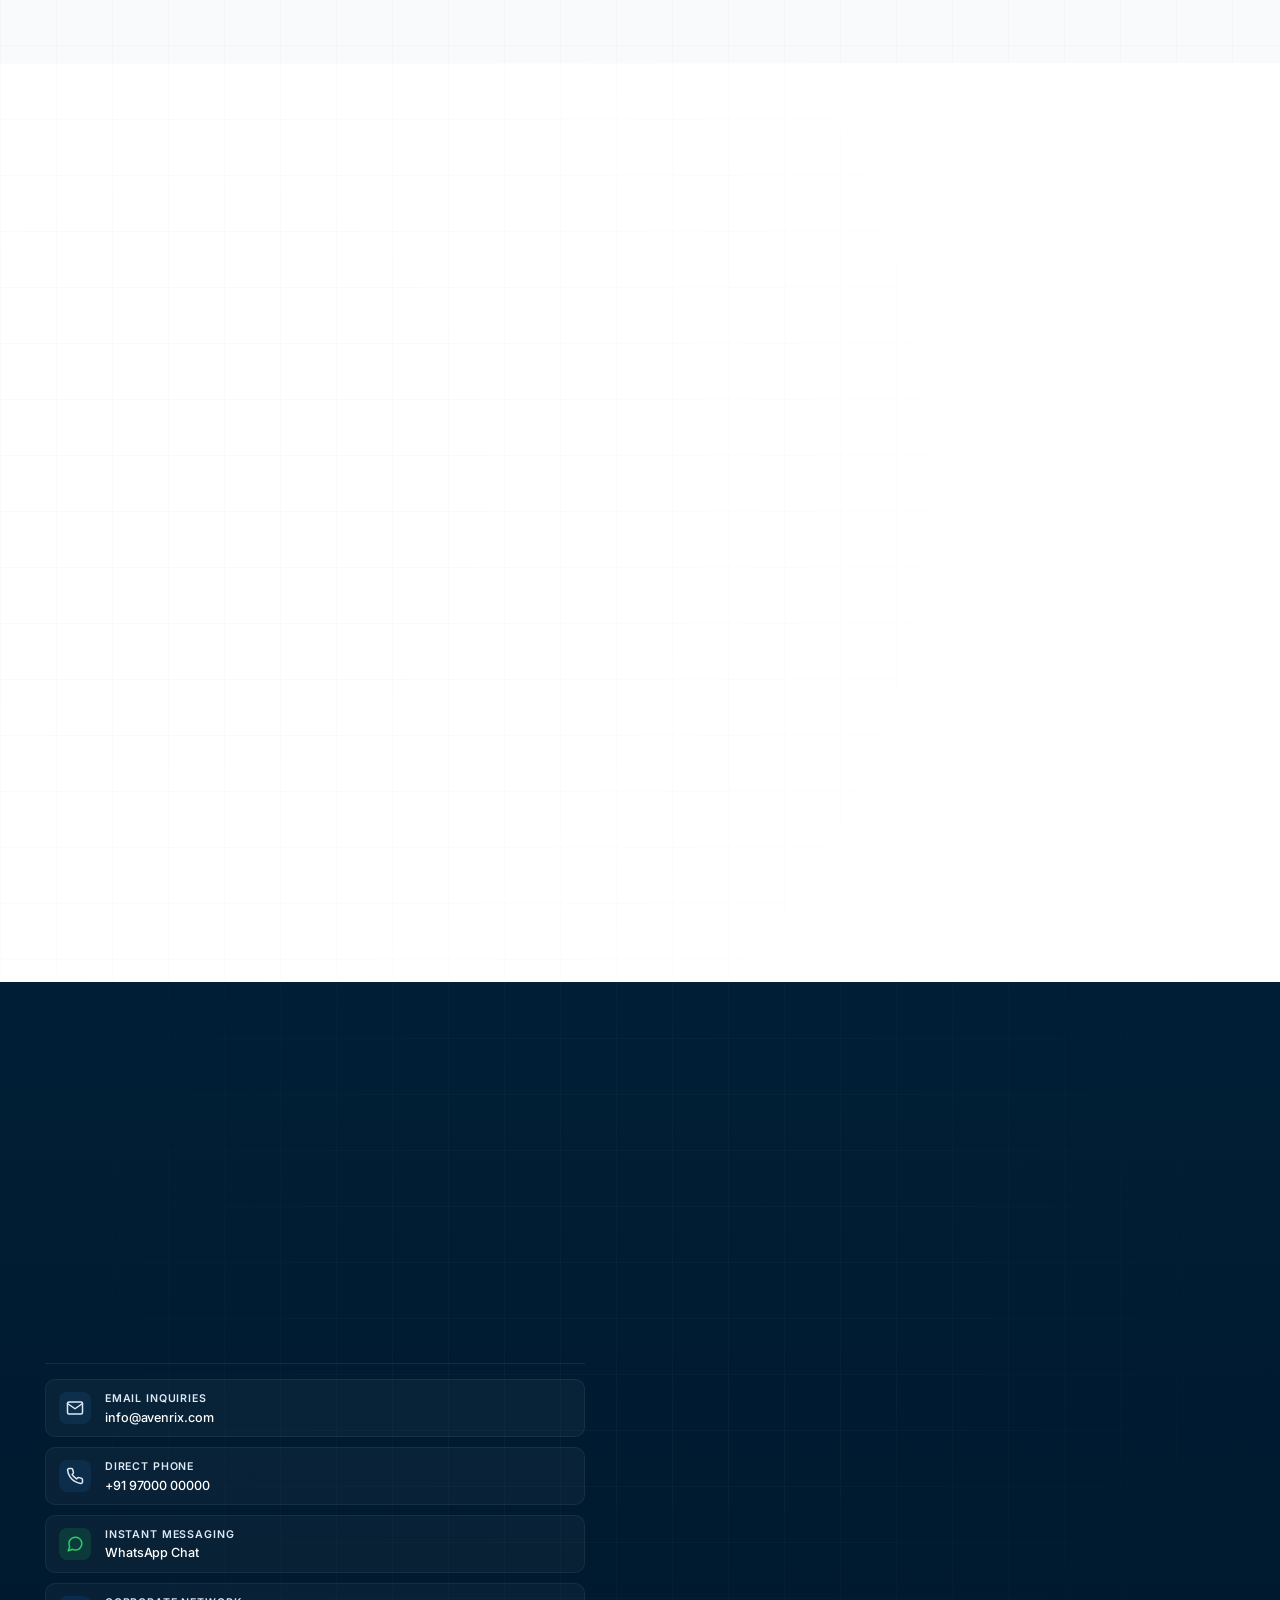
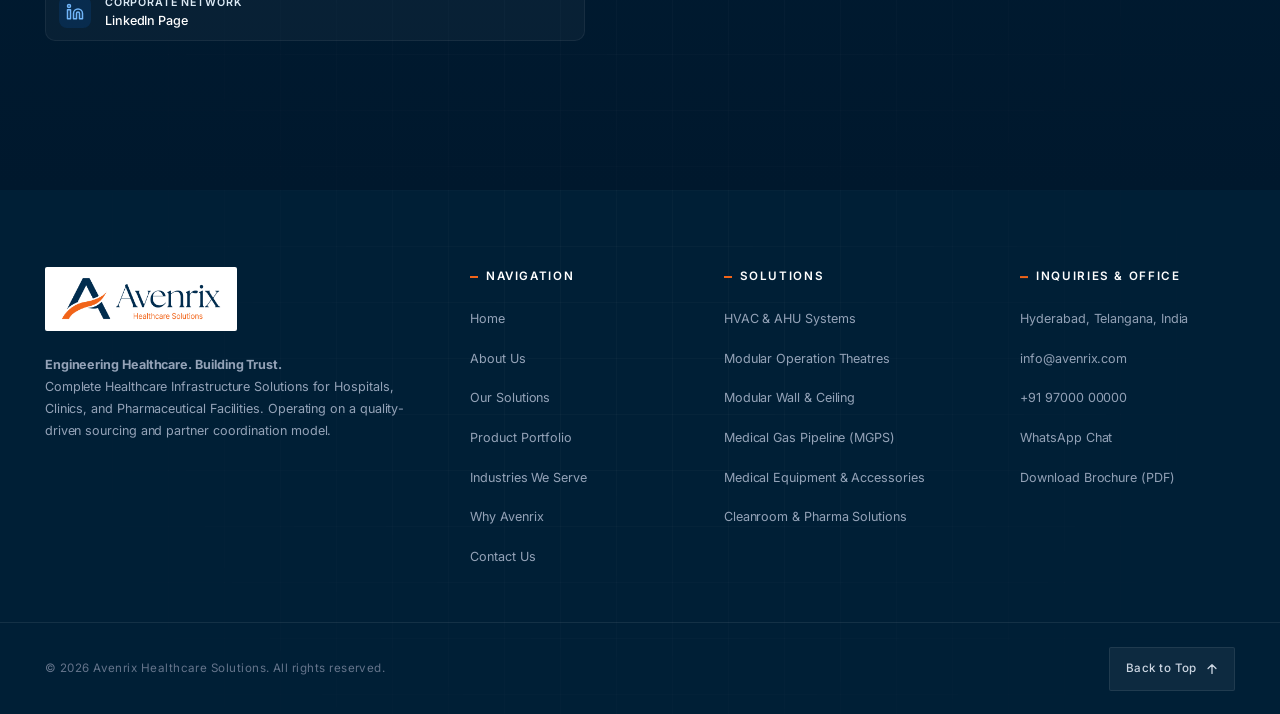
==== commit 04d1e369: "new section content and structure changes" ====
--- a/index.html
+++ b/index.html
@@ -3,9 +3,9 @@
 <head>
   <meta charset="UTF-8">
   <meta name="viewport" content="width=device-width, initial-scale=1.0">
-  <meta name="description" content="Avenrix Healthcare Solutions is a turnkey healthcare and pharmaceutical infrastructure company focused on designing, supplying, and executing solutions for critical and controlled environments.">
-  <meta name="theme-color" content="#012C4E">
-  <title>Avenrix Healthcare Solutions — Turnkey Critical Healthcare Environments</title>
+  <meta name="description" content="Avenrix Healthcare Solutions — Complete healthcare infrastructure solutions for hospitals, clinics, and pharmaceutical facilities. Sourcing and solution coordination.">
+  <meta name="theme-color" content="#123C70">
+  <title>Avenrix Healthcare Solutions — Engineering Healthcare. Building Trust.</title>
 
   <!-- Favicon -->
   <link rel="icon" type="image/png" href="images/Avenrix Logo Vertical.png">
@@ -20,7 +20,9 @@
   <link rel="stylesheet" href="css/header.css">
   <link rel="stylesheet" href="css/hero.css">
   <link rel="stylesheet" href="css/about.css">
+  <link rel="stylesheet" href="css/solutions.css">
   <link rel="stylesheet" href="css/products.css">
+  <link rel="stylesheet" href="css/industries.css">
   <link rel="stylesheet" href="css/values.css">
   <link rel="stylesheet" href="css/contact.css">
   <link rel="stylesheet" href="css/footer.css">
@@ -55,7 +57,7 @@
         >
       </a>
 
-      <!-- Desktop Navigation Menu -->
+      <!-- Desktop Navigation Menu (Proposal 7-Item Navigation) -->
       <nav class="avx-header__nav" aria-label="Primary Navigation">
         <ul class="avx-header__nav-list">
           <li class="avx-header__nav-item">
@@ -65,13 +67,19 @@
             <a href="#about" class="avx-header__nav-link">About Us</a>
           </li>
           <li class="avx-header__nav-item">
-            <a href="#products" class="avx-header__nav-link">Products &amp; Services</a>
+            <a href="#solutions" class="avx-header__nav-link">Solutions</a>
           </li>
           <li class="avx-header__nav-item">
-            <a href="#values" class="avx-header__nav-link">What We Stand For</a>
+            <a href="#products" class="avx-header__nav-link">Products</a>
           </li>
           <li class="avx-header__nav-item">
-            <a href="#contact" class="avx-header__nav-link">Contact Us</a>
+            <a href="#industries" class="avx-header__nav-link">Industries</a>
+          </li>
+          <li class="avx-header__nav-item">
+            <a href="#why-avenrix" class="avx-header__nav-link">Why Avenrix</a>
+          </li>
+          <li class="avx-header__nav-item">
+            <a href="#contact" class="avx-header__nav-link">Contact</a>
           </li>
         </ul>
       </nav>
@@ -79,7 +87,7 @@
       <!-- Desktop Header Actions & Mobile Hamburger -->
       <div class="avx-header__actions">
         <a href="#contact" class="avx-btn avx-btn--primary avx-header__cta">
-          <span>Discuss Your Project</span>
+          <span>Get in Touch</span>
           <svg class="avx-icon" width="16" height="16" viewBox="0 0 16 16" fill="none" aria-hidden="true">
             <path d="M3 8H13M13 8L8.5 3.5M13 8L8.5 12.5" stroke="currentColor" stroke-width="1.5" stroke-linecap="round" stroke-linejoin="round"/>
           </svg>
@@ -142,15 +150,17 @@
         <ul class="avx-drawer__list">
           <li class="avx-drawer__item"><a href="#home" class="avx-drawer__link">Home</a></li>
           <li class="avx-drawer__item"><a href="#about" class="avx-drawer__link">About Us</a></li>
-          <li class="avx-drawer__item"><a href="#products" class="avx-drawer__link">Products &amp; Services</a></li>
-          <li class="avx-drawer__item"><a href="#values" class="avx-drawer__link">What We Stand For</a></li>
-          <li class="avx-drawer__item"><a href="#contact" class="avx-drawer__link">Contact Us</a></li>
+          <li class="avx-drawer__item"><a href="#solutions" class="avx-drawer__link">Solutions</a></li>
+          <li class="avx-drawer__item"><a href="#products" class="avx-drawer__link">Products</a></li>
+          <li class="avx-drawer__item"><a href="#industries" class="avx-drawer__link">Industries</a></li>
+          <li class="avx-drawer__item"><a href="#why-avenrix" class="avx-drawer__link">Why Avenrix</a></li>
+          <li class="avx-drawer__item"><a href="#contact" class="avx-drawer__link">Contact</a></li>
         </ul>
       </nav>
     </div>
     <div class="avx-drawer__footer">
       <a href="#contact" class="avx-btn avx-btn--primary avx-drawer__cta">
-        <span>Discuss Your Project</span>
+        <span>Get in Touch</span>
       </a>
     </div>
   </aside>
@@ -168,26 +178,32 @@
           <!-- Left Column: Editorial Headline & Copy -->
           <div class="avx-hero__content">
             <div class="avx-hero__eyebrow avx-eyebrow">
-              <span>Turnkey Healthcare &amp; Pharmaceutical Infrastructure</span>
+              <span>Healthcare Infrastructure Solutions</span>
             </div>
             
             <h1 class="avx-hero__title">
-              Building Critical Healthcare Environments with <span class="avx-hero__title-accent">Precision</span>, Expertise &amp; Trust
+              Engineering Healthcare. <span class="avx-hero__title-accent">Building Trust.</span>
             </h1>
 
             <p class="avx-hero__desc">
-              Avenrix Healthcare Solutions is a turnkey healthcare and pharmaceutical infrastructure company focused on designing, supplying, and executing solutions for critical and controlled environments.
+              Complete Healthcare Infrastructure Solutions for Hospitals, Clinics and Pharmaceutical Facilities.
             </p>
 
             <div class="avx-hero__ctas">
-              <a href="#products" class="avx-btn avx-btn--primary avx-hero__btn-primary">
-                <span>Explore Our Solutions</span>
+              <a href="#solutions" class="avx-btn avx-btn--primary avx-hero__btn-primary">
+                <span>Explore Solutions</span>
                 <svg class="avx-icon" width="16" height="16" viewBox="0 0 16 16" fill="none" aria-hidden="true">
                   <path d="M3 8H13M13 8L8.5 3.5M13 8L8.5 12.5" stroke="currentColor" stroke-width="1.5" stroke-linecap="round" stroke-linejoin="round"/>
                 </svg>
               </a>
               <a href="#contact" class="avx-btn avx-btn--secondary avx-hero__btn-secondary">
-                <span>Discuss Your Project</span>
+                <span>Get in Touch</span>
+              </a>
+              <a href="Avenrix-Healthcare-Solutions-Brochure.pdf" download class="avx-hero__btn-brochure" aria-label="Download Avenrix Company Brochure PDF">
+                <svg width="16" height="16" viewBox="0 0 20 20" fill="none" stroke="currentColor" stroke-width="2" stroke-linecap="round" stroke-linejoin="round" aria-hidden="true">
+                  <path d="M4 17h12M10 3v10m0 0l-3.5-3.5M10 13l3.5-3.5"/>
+                </svg>
+                <span>Download Brochure</span>
               </a>
             </div>
           </div>
@@ -214,7 +230,7 @@
               <div class="avx-hero__schematic">
                 <img 
                   src="images/hero.jpg" 
-                  alt="Avenrix Turnkey Critical Healthcare and Pharmaceutical Infrastructure Workflow" 
+                  alt="Avenrix Healthcare Infrastructure Solutions Overview" 
                   class="avx-hero__schematic-img" 
                   width="800" 
                   height="600"
@@ -244,7 +260,7 @@
     </section>
 
     <!-- ======================================================================
-         SECTION 01: ABOUT US (Inspired by Left Coast Reference)
+         SECTION 01: ABOUT AVENRIX
          ====================================================================== -->
     <section class="avx-about" id="about" aria-label="About Avenrix Healthcare Solutions">
       <!-- Subtle Architectural Watermark Grid -->
@@ -260,11 +276,11 @@
           </div>
 
           <h2 class="avx-about__title">
-            Building Critical Healthcare Environments with <span class="avx-about__title-accent">Precision</span>, Expertise &amp; Trust
+            Your Trusted Healthcare &amp; Pharmaceutical <span class="avx-about__title-accent">Infrastructure Solutions Provider</span>
           </h2>
 
           <p class="avx-about__intro">
-            Avenrix Healthcare Solutions is a turnkey healthcare and pharmaceutical infrastructure company focused on designing, supplying, and executing solutions for critical and controlled environments.
+            Avenrix Healthcare Solutions is a dedicated healthcare and pharmaceutical infrastructure solutions provider. We specialize in coordinating, supplying, and executing critical and controlled environment projects for hospitals, cleanrooms, and healthcare facilities.
           </p>
 
           <div class="avx-about__accent-rule" aria-hidden="true"></div>
@@ -272,31 +288,29 @@
 
         <!-- Asymmetric Editorial Body Layout -->
         <div class="avx-about__layout">
-          <!-- Left Column: Structured Narrative & Solutions Scope -->
+          <!-- Left Column: Structured Narrative & Sourcing Model -->
           <div class="avx-about__narrative">
             <div class="avx-about__lead-card">
               <p class="avx-about__lead-text">
-                We bring together technical expertise, quality-driven products, and end-to-end project execution to create healthcare and pharmaceutical spaces that meet the demanding requirements of safety, hygiene, precision, and operational efficiency.
+                Rather than manufacturing in-house, we operate on a quality-driven sourcing and partner model — connecting clients with top-tier, quality-certified manufacturers while taking end-to-end responsibility for planning, supply, installation coordination, and project execution.
               </p>
             </div>
 
-            <!-- Solutions Scope Directory -->
+            <!-- Sourcing & Partner Model Scope Directory -->
             <div class="avx-about__solutions-scope">
-              <h3 class="avx-about__scope-heading">Comprehensive Infrastructure Scope</h3>
+              <h3 class="avx-about__scope-heading">Core Sourcing &amp; Execution Principles</h3>
               <p class="avx-about__scope-desc">
-                Our expertise spans a comprehensive range of solutions, including AHUs &amp; HVAC Systems, Modular Operation Theatres, Cleanrooms, IVF Laboratories, Medical Gas Pipeline Systems, Wall &amp; Ceiling Panels, Specialized Flooring, and Medical Equipment.
+                We bridge the gap between specialized manufacturers and healthcare providers, ensuring technical precision, compliance, and seamless execution without brand lock-in.
               </p>
               
               <!-- Solution Domain Tags -->
-              <div class="avx-about__tags" aria-label="Avenrix Specialized Solution Categories">
-                <span class="avx-about__tag">AHUs &amp; HVAC Systems</span>
-                <span class="avx-about__tag">Modular Operation Theatres</span>
-                <span class="avx-about__tag">Cleanrooms</span>
-                <span class="avx-about__tag">IVF Laboratories</span>
-                <span class="avx-about__tag">Medical Gas Pipeline Systems</span>
-                <span class="avx-about__tag">Wall &amp; Ceiling Panels</span>
-                <span class="avx-about__tag">Specialized Flooring</span>
-                <span class="avx-about__tag">Medical Equipment</span>
+              <div class="avx-about__tags" aria-label="Avenrix Core Principles">
+                <span class="avx-about__tag">Sourcing &amp; Partner Model</span>
+                <span class="avx-about__tag">NABH &amp; GMP Quality Assured</span>
+                <span class="avx-about__tag">End-to-End Coordination</span>
+                <span class="avx-about__tag">Zero Brand Lock-In</span>
+                <span class="avx-about__tag">Turnkey Execution</span>
+                <span class="avx-about__tag">Cost &amp; Efficiency Focused</span>
               </div>
             </div>
 
@@ -304,12 +318,12 @@
             <div class="avx-about__execution">
               <div class="avx-about__execution-header">
                 <svg class="avx-icon" width="20" height="20" viewBox="0 0 20 20" fill="none" aria-hidden="true">
-                  <path d="M10 2V6M10 14V18M2 10H6M14 10H18M4.93 4.93L7.76 7.76M12.24 12.24L15.07 15.07M4.93 15.07L7.76 12.24M12.24 7.76L15.07 4.93" stroke="#F16419" stroke-width="1.8" stroke-linecap="round"/>
-                </svg>
-                <h4 class="avx-about__execution-title">End-to-End Project Execution</h4>
+                  <path d="M10 2V6M10 14V18M2 10H6M14 10H18M4.93 4.93L7.76 7.76M12.24 12.24L15.07 15.07M4.93 15.07L7.76 12.24M12.24 7.76L15.07 4.93" stroke="var(--avx-blue)" stroke-width="1.8" stroke-linecap="round"/>
+                </svg>
+                <h4 class="avx-about__execution-title">Single-Point Project Accountability</h4>
               </div>
               <p class="avx-about__execution-text">
-                From initial consultation and solution planning to product sourcing, installation, integration, and project execution, we work closely with clients and our trusted network of industry partners to deliver seamless, reliable, and application-specific solutions.
+                From initial spatial consultation and specification matching to product sourcing, site installation, and final handover, we work closely with clients and trusted manufacturing partners to deliver reliable, application-specific infrastructure.
               </p>
             </div>
           </div>
@@ -348,8 +362,8 @@
               <!-- Visual Specification Bar -->
               <div class="avx-about__media-specs">
                 <div class="avx-about__spec-col">
-                  <span class="avx-about__spec-label">CAPABILITY</span>
-                  <span class="avx-about__spec-val">Turnkey Execution</span>
+                  <span class="avx-about__spec-label">MODEL</span>
+                  <span class="avx-about__spec-val">Sourcing &amp; Execution</span>
                 </div>
                 <div class="avx-about__spec-col">
                   <span class="avx-about__spec-label">CRITICAL ENV</span>
@@ -357,7 +371,7 @@
                 </div>
                 <div class="avx-about__spec-col">
                   <span class="avx-about__spec-label">INTEGRATION</span>
-                  <span class="avx-about__spec-val">Seamless MEP</span>
+                  <span class="avx-about__spec-val">Seamless Turnkey</span>
                 </div>
               </div>
             </div>
@@ -367,9 +381,239 @@
     </section>
 
     <!-- ======================================================================
-         SECTION 02: PRODUCTS & SERVICES (Inspired by Selkirk Reference)
+         SECTION 02: OUR SOLUTIONS
          ====================================================================== -->
-    <section class="avx-products" id="products" aria-label="Products and Services">
+    <section class="avx-solutions" id="solutions" aria-label="Our Healthcare Infrastructure Solutions">
+      <!-- Subtle Architectural Watermark Grid -->
+      <div class="avx-solutions__bg-grid" aria-hidden="true"></div>
+
+      <div class="avx-container avx-solutions__container">
+        <!-- Section Header Block -->
+        <div class="avx-solutions__header">
+          <div class="avx-solutions__eyebrow avx-eyebrow">
+            <span>Our Solutions</span>
+          </div>
+
+          <h2 class="avx-solutions__title">
+            Complete Healthcare Infrastructure, <span class="avx-solutions__title-accent">Delivered Seamlessly</span>
+          </h2>
+
+          <p class="avx-solutions__intro">
+            We coordinate and deliver specialized infrastructure across 6 core healthcare and cleanroom domains:
+          </p>
+
+          <div class="avx-solutions__accent-rule" aria-hidden="true"></div>
+        </div>
+
+        <!-- 6-Card Solutions Grid -->
+        <div class="avx-solutions__grid" role="list">
+          
+          <!-- Solution 01: HVAC & AHU Systems -->
+          <article class="avx-solution-card" role="listitem">
+            <div>
+              <div class="avx-solution-card__header">
+                <div class="avx-solution-card__icon-wrap" aria-hidden="true">
+                  <svg width="24" height="24" viewBox="0 0 24 24" fill="none" stroke="currentColor" stroke-width="1.8" stroke-linecap="round" stroke-linejoin="round">
+                    <path d="M9.59 4.59A2 2 0 1 1 11 8H2m10.59 11.41A2 2 0 1 0 14 16H2m15.73-8.27A2.5 2.5 0 1 1 19.5 12H2"/>
+                  </svg>
+                </div>
+                <span class="avx-solution-card__num">01 / HVAC</span>
+              </div>
+              <h3 class="avx-solution-card__title">HVAC &amp; AHU Systems</h3>
+              <p class="avx-solution-card__desc">
+                Design, supply, and installation coordination of Air Handling Units and complete HVAC systems for hospitals, operation theatres, and pharmaceutical cleanrooms.
+              </p>
+            </div>
+            <div>
+              <div class="avx-solution-card__features" aria-label="Key features">
+                <span class="avx-solution-card__tag">HEPA Filtration</span>
+                <span class="avx-solution-card__tag">Pressure Control</span>
+                <span class="avx-solution-card__tag">Temp &amp; Humidity Management</span>
+                <span class="avx-solution-card__tag">NABH/GMP Compliant</span>
+              </div>
+              <a href="#products" class="avx-solution-card__link" aria-label="View HVAC and AHU products">
+                <span>View Products</span>
+                <svg viewBox="0 0 16 16" fill="none" aria-hidden="true">
+                  <path d="M3 8H13M13 8L8.5 3.5M13 8L8.5 12.5" stroke="currentColor" stroke-width="1.5" stroke-linecap="round" stroke-linejoin="round"/>
+                </svg>
+              </a>
+            </div>
+          </article>
+
+          <!-- Solution 02: Modular Operation Theatres -->
+          <article class="avx-solution-card" role="listitem">
+            <div>
+              <div class="avx-solution-card__header">
+                <div class="avx-solution-card__icon-wrap" aria-hidden="true">
+                  <svg width="24" height="24" viewBox="0 0 24 24" fill="none" stroke="currentColor" stroke-width="1.8" stroke-linecap="round" stroke-linejoin="round">
+                    <path d="M3 3h18v18H3zM9 9h6v6H9z"/>
+                    <path d="M12 9v6M9 12h6"/>
+                  </svg>
+                </div>
+                <span class="avx-solution-card__num">02 / MOD-OT</span>
+              </div>
+              <h3 class="avx-solution-card__title">Modular Operation Theatres (OT)</h3>
+              <p class="avx-solution-card__desc">
+                Turnkey modular OT solutions engineered for sterile, infection-controlled surgical environments with precision laminar airflow and medical utility integration.
+              </p>
+            </div>
+            <div>
+              <div class="avx-solution-card__features" aria-label="Key features">
+                <span class="avx-solution-card__tag">Anti-Bacterial Panels</span>
+                <span class="avx-solution-card__tag">Laminar Airflow</span>
+                <span class="avx-solution-card__tag">Scrub Stations</span>
+                <span class="avx-solution-card__tag">Hermetic Doors</span>
+                <span class="avx-solution-card__tag">OT Control Panels</span>
+              </div>
+              <a href="#products" class="avx-solution-card__link" aria-label="View Modular OT products">
+                <span>View Products</span>
+                <svg viewBox="0 0 16 16" fill="none" aria-hidden="true">
+                  <path d="M3 8H13M13 8L8.5 3.5M13 8L8.5 12.5" stroke="currentColor" stroke-width="1.5" stroke-linecap="round" stroke-linejoin="round"/>
+                </svg>
+              </a>
+            </div>
+          </article>
+
+          <!-- Solution 03: Modular Wall & Ceiling Systems -->
+          <article class="avx-solution-card" role="listitem">
+            <div>
+              <div class="avx-solution-card__header">
+                <div class="avx-solution-card__icon-wrap" aria-hidden="true">
+                  <svg width="24" height="24" viewBox="0 0 24 24" fill="none" stroke="currentColor" stroke-width="1.8" stroke-linecap="round" stroke-linejoin="round">
+                    <rect x="3" y="3" width="18" height="18" rx="2"/>
+                    <path d="M3 9h18M3 15h18M9 3v18M15 3v18"/>
+                  </svg>
+                </div>
+                <span class="avx-solution-card__num">03 / PANELS</span>
+              </div>
+              <h3 class="avx-solution-card__title">Modular Wall &amp; Ceiling Systems</h3>
+              <p class="avx-solution-card__desc">
+                Specialized modular panelling for cleanrooms, ICUs, and critical healthcare areas requiring durable, hygienic, and easily sanitised room envelopes.
+              </p>
+            </div>
+            <div>
+              <div class="avx-solution-card__features" aria-label="Key features">
+                <span class="avx-solution-card__tag">Seamless Joints</span>
+                <span class="avx-solution-card__tag">Chemical &amp; Fire Resistant</span>
+                <span class="avx-solution-card__tag">Flush Fixtures</span>
+                <span class="avx-solution-card__tag">Easy Sanitisation</span>
+              </div>
+              <a href="#products" class="avx-solution-card__link" aria-label="View Wall and Ceiling Panel products">
+                <span>View Products</span>
+                <svg viewBox="0 0 16 16" fill="none" aria-hidden="true">
+                  <path d="M3 8H13M13 8L8.5 3.5M13 8L8.5 12.5" stroke="currentColor" stroke-width="1.5" stroke-linecap="round" stroke-linejoin="round"/>
+                </svg>
+              </a>
+            </div>
+          </article>
+
+          <!-- Solution 04: Medical Gas Pipeline Systems (MGPS) -->
+          <article class="avx-solution-card" role="listitem">
+            <div>
+              <div class="avx-solution-card__header">
+                <div class="avx-solution-card__icon-wrap" aria-hidden="true">
+                  <svg width="24" height="24" viewBox="0 0 24 24" fill="none" stroke="currentColor" stroke-width="1.8" stroke-linecap="round" stroke-linejoin="round">
+                    <path d="M4 14h6a2 2 0 0 0 2-2V4M12 14h8M16 10l4 4-4 4M8 6L4 10l4 4"/>
+                  </svg>
+                </div>
+                <span class="avx-solution-card__num">04 / MGPS</span>
+              </div>
+              <h3 class="avx-solution-card__title">Medical Gas Pipeline Systems (MGPS)</h3>
+              <p class="avx-solution-card__desc">
+                Complete medical gas distribution infrastructure from bulk source manifolds to patient delivery points across critical care departments.
+              </p>
+            </div>
+            <div>
+              <div class="avx-solution-card__features" aria-label="Key features">
+                <span class="avx-solution-card__tag">Oxygen &amp; Medical Air</span>
+                <span class="avx-solution-card__tag">Vacuum Lines</span>
+                <span class="avx-solution-card__tag">Area Alarm Panels</span>
+                <span class="avx-solution-card__tag">Bed Head Units</span>
+                <span class="avx-solution-card__tag">HTM/ISO Standards</span>
+              </div>
+              <a href="#products" class="avx-solution-card__link" aria-label="View MGPS products">
+                <span>View Products</span>
+                <svg viewBox="0 0 16 16" fill="none" aria-hidden="true">
+                  <path d="M3 8H13M13 8L8.5 3.5M13 8L8.5 12.5" stroke="currentColor" stroke-width="1.5" stroke-linecap="round" stroke-linejoin="round"/>
+                </svg>
+              </a>
+            </div>
+          </article>
+
+          <!-- Solution 05: Medical Equipment & Accessories -->
+          <article class="avx-solution-card" role="listitem">
+            <div>
+              <div class="avx-solution-card__header">
+                <div class="avx-solution-card__icon-wrap" aria-hidden="true">
+                  <svg width="24" height="24" viewBox="0 0 24 24" fill="none" stroke="currentColor" stroke-width="1.8" stroke-linecap="round" stroke-linejoin="round">
+                    <path d="M12 2v20M2 12h20"/>
+                    <circle cx="12" cy="12" r="7"/>
+                  </svg>
+                </div>
+                <span class="avx-solution-card__num">05 / EQUIP</span>
+              </div>
+              <h3 class="avx-solution-card__title">Medical Equipment &amp; Accessories</h3>
+              <p class="avx-solution-card__desc">
+                Sourcing and coordinated supply of essential surgical and critical-care equipment and OT accessories through trusted, certified partner brands.
+              </p>
+            </div>
+            <div>
+              <div class="avx-solution-card__features" aria-label="Key features">
+                <span class="avx-solution-card__tag">OT Lights &amp; Tables</span>
+                <span class="avx-solution-card__tag">Patient Monitors</span>
+                <span class="avx-solution-card__tag">Surgical Scrub Sinks</span>
+                <span class="avx-solution-card__tag">Medical Pendants</span>
+                <span class="avx-solution-card__tag">SS Furniture</span>
+              </div>
+              <a href="#products" class="avx-solution-card__link" aria-label="View Medical Equipment products">
+                <span>View Products</span>
+                <svg viewBox="0 0 16 16" fill="none" aria-hidden="true">
+                  <path d="M3 8H13M13 8L8.5 3.5M13 8L8.5 12.5" stroke="currentColor" stroke-width="1.5" stroke-linecap="round" stroke-linejoin="round"/>
+                </svg>
+              </a>
+            </div>
+          </article>
+
+          <!-- Solution 06: Cleanroom & Pharmaceutical Infrastructure -->
+          <article class="avx-solution-card" role="listitem">
+            <div>
+              <div class="avx-solution-card__header">
+                <div class="avx-solution-card__icon-wrap" aria-hidden="true">
+                  <svg width="24" height="24" viewBox="0 0 24 24" fill="none" stroke="currentColor" stroke-width="1.8" stroke-linecap="round" stroke-linejoin="round">
+                    <path d="M10 2v7.31M14 2v7.31M8.5 2h7M14 9.3a6.5 6.5 0 1 1-4 0"/>
+                  </svg>
+                </div>
+                <span class="avx-solution-card__num">06 / CLEAN</span>
+              </div>
+              <h3 class="avx-solution-card__title">Cleanroom &amp; Pharmaceutical Infrastructure</h3>
+              <p class="avx-solution-card__desc">
+                Controlled environment solutions for pharmaceutical manufacturing, compounding pharmacies, IVF laboratories, and advanced research facilities.
+              </p>
+            </div>
+            <div>
+              <div class="avx-solution-card__features" aria-label="Key features">
+                <span class="avx-solution-card__tag">ISO Cleanrooms</span>
+                <span class="avx-solution-card__tag">Pass Boxes &amp; Air Showers</span>
+                <span class="avx-solution-card__tag">Epoxy &amp; Vinyl Flooring</span>
+                <span class="avx-solution-card__tag">Validation Documentation</span>
+              </div>
+              <a href="#products" class="avx-solution-card__link" aria-label="View Cleanroom products">
+                <span>View Products</span>
+                <svg viewBox="0 0 16 16" fill="none" aria-hidden="true">
+                  <path d="M3 8H13M13 8L8.5 3.5M13 8L8.5 12.5" stroke="currentColor" stroke-width="1.5" stroke-linecap="round" stroke-linejoin="round"/>
+                </svg>
+              </a>
+            </div>
+          </article>
+
+        </div>
+      </div>
+    </section>
+
+    <!-- ======================================================================
+         SECTION 03: PRODUCT PORTFOLIO
+         ====================================================================== -->
+    <section class="avx-products" id="products" aria-label="Product Portfolio">
       <!-- Architectural Grid Decorative Background -->
       <div class="avx-products__bg-grid" aria-hidden="true"></div>
 
@@ -378,26 +622,35 @@
         <div class="avx-products__header">
           <div class="avx-products__meta">
             <div class="avx-eyebrow avx-products__eyebrow">
-              <span>Our Products &amp; Services</span>
+              <span>Product Portfolio</span>
             </div>
           </div>
 
           <h2 class="avx-products__title">
-            Comprehensive Solutions for Critical Healthcare &amp; <span class="avx-products__title-accent">Pharmaceutical Environments</span>
+            Specialized Products for <span class="avx-products__title-accent">Critical Healthcare Environments</span>
           </h2>
 
           <p class="avx-products__intro">
-            At Avenrix Healthcare Solutions, we offer a comprehensive range of specialized products and infrastructure solutions designed to meet the technical, operational, and safety requirements of healthcare and pharmaceutical facilities.
+            Clean image-led portfolio of equipment and components sourced through verified manufacturing partners for turnkey healthcare and pharmaceutical installations.
           </p>
 
           <div class="avx-products__accent-rule" aria-hidden="true"></div>
+
+          <!-- Category Filter Tabs -->
+          <div class="avx-products__filters" role="tablist" aria-label="Filter products by category">
+            <button type="button" class="avx-filter-btn is-active" data-filter="all" role="tab" aria-selected="true">All Products</button>
+            <button type="button" class="avx-filter-btn" data-filter="hvac" role="tab" aria-selected="false">HVAC &amp; Air Handling</button>
+            <button type="button" class="avx-filter-btn" data-filter="modular-ot" role="tab" aria-selected="false">Modular OT Infrastructure</button>
+            <button type="button" class="avx-filter-btn" data-filter="equipment" role="tab" aria-selected="false">Medical Equipment &amp; Accessories</button>
+            <button type="button" class="avx-filter-btn" data-filter="cleanroom" role="tab" aria-selected="false">Cleanroom &amp; Turnkey</button>
+          </div>
         </div>
 
         <!-- 3x3 Product Showcase Grid -->
         <div class="avx-products__grid" role="list">
           
-          <!-- Card 01: AHUs & HVAC Systems -->
-          <article class="avx-product-card" role="listitem">
+          <!-- Card 01: AHUs & HVAC Systems (Includes 3s Dual Auto-Slider & Dynamic Badge) -->
+          <article class="avx-product-card" role="listitem" data-category="hvac">
             <div class="avx-product-card__accent" aria-hidden="true"></div>
             <div class="avx-product-card__media avx-product-card__media--slider" id="ahuHvacSlider" aria-label="AHU and HVAC Systems Image Showcase">
               <span class="avx-product-card__badge avx-product-card__badge--slider" id="ahuHvacBadge" aria-label="Current System: AHU">
@@ -444,12 +697,12 @@
                 <span class="avx-product-card__number">01 / AHU-HVAC</span>
                 <h3 class="avx-product-card__title">AHUs &amp; HVAC Systems</h3>
                 <p class="avx-product-card__desc">
-                  Advanced Air Handling Units and HVAC solutions designed to provide controlled temperature, humidity, air quality, and ventilation for critical healthcare and pharmaceutical environments.
+                  High-efficiency Air Handling Units and complete HVAC solutions engineered to deliver controlled temperature, humidity, air quality, and positive/negative pressure for hospitals and pharma facilities.
                 </p>
               </div>
               <div class="avx-product-card__footer">
-                <a href="#contact" class="avx-product-card__action" aria-label="Inquire about AHUs and HVAC Systems">
-                  <span>Explore Solution</span>
+                <a href="#contact" class="avx-product-card__action avx-product-card__enquire" data-product="HVAC &amp; AHU Systems" aria-label="Enquire about AHUs and HVAC Systems">
+                  <span>Enquire Now</span>
                   <svg class="avx-product-card__arrow" viewBox="0 0 16 16" fill="none" aria-hidden="true">
                     <path d="M3 8H13M13 8L8.5 3.5M13 8L8.5 12.5" stroke="currentColor" stroke-width="1.5" stroke-linecap="round" stroke-linejoin="round"/>
                   </svg>
@@ -459,7 +712,7 @@
           </article>
 
           <!-- Card 02: Modular Operation Theatres -->
-          <article class="avx-product-card" role="listitem">
+          <article class="avx-product-card" role="listitem" data-category="modular-ot">
             <div class="avx-product-card__accent" aria-hidden="true"></div>
             <div class="avx-product-card__media">
               <span class="avx-product-card__badge">SURGICAL</span>
@@ -478,12 +731,12 @@
                 <span class="avx-product-card__number">02 / MODULAR-OT</span>
                 <h3 class="avx-product-card__title">Modular Operation Theatres</h3>
                 <p class="avx-product-card__desc">
-                  Complete Modular OT solutions engineered for hygiene, infection control, operational efficiency, and stringent healthcare requirements.
+                  Complete Modular OT setups engineered for sterility, infection control, laminar airflow integration, and surgeon ergonomics.
                 </p>
               </div>
               <div class="avx-product-card__footer">
-                <a href="#contact" class="avx-product-card__action" aria-label="Inquire about Modular Operation Theatres">
-                  <span>Explore Solution</span>
+                <a href="#contact" class="avx-product-card__action avx-product-card__enquire" data-product="Modular Operation Theatres" aria-label="Enquire about Modular Operation Theatres">
+                  <span>Enquire Now</span>
                   <svg class="avx-product-card__arrow" viewBox="0 0 16 16" fill="none" aria-hidden="true">
                     <path d="M3 8H13M13 8L8.5 3.5M13 8L8.5 12.5" stroke="currentColor" stroke-width="1.5" stroke-linecap="round" stroke-linejoin="round"/>
                   </svg>
@@ -492,8 +745,8 @@
             </div>
           </article>
 
-          <!-- Card 03: Cleanrooms -->
-          <article class="avx-product-card" role="listitem">
+          <!-- Card 03: Modular Cleanrooms -->
+          <article class="avx-product-card" role="listitem" data-category="cleanroom">
             <div class="avx-product-card__accent" aria-hidden="true"></div>
             <div class="avx-product-card__media">
               <span class="avx-product-card__badge">CONTROLLED</span>
@@ -510,14 +763,14 @@
             <div class="avx-product-card__body">
               <div class="avx-product-card__content">
                 <span class="avx-product-card__number">03 / CLEANROOM</span>
-                <h3 class="avx-product-card__title">Cleanrooms</h3>
+                <h3 class="avx-product-card__title">Modular Cleanrooms</h3>
                 <p class="avx-product-card__desc">
-                  End-to-end cleanroom solutions for pharmaceutical, medical, research, and other controlled environments requiring precise control of air quality and contamination levels.
+                  ISO-classified cleanroom environments for pharmaceutical manufacturing, life science compounding, and sterile processing.
                 </p>
               </div>
               <div class="avx-product-card__footer">
-                <a href="#contact" class="avx-product-card__action" aria-label="Inquire about Cleanroom Solutions">
-                  <span>Explore Solution</span>
+                <a href="#contact" class="avx-product-card__action avx-product-card__enquire" data-product="Cleanroom &amp; Pharmaceutical Infrastructure" aria-label="Enquire about Modular Cleanroom Solutions">
+                  <span>Enquire Now</span>
                   <svg class="avx-product-card__arrow" viewBox="0 0 16 16" fill="none" aria-hidden="true">
                     <path d="M3 8H13M13 8L8.5 3.5M13 8L8.5 12.5" stroke="currentColor" stroke-width="1.5" stroke-linecap="round" stroke-linejoin="round"/>
                   </svg>
@@ -527,7 +780,7 @@
           </article>
 
           <!-- Card 04: IVF Laboratories -->
-          <article class="avx-product-card" role="listitem">
+          <article class="avx-product-card" role="listitem" data-category="cleanroom">
             <div class="avx-product-card__accent" aria-hidden="true"></div>
             <div class="avx-product-card__media">
               <span class="avx-product-card__badge">LABORATORY</span>
@@ -546,12 +799,12 @@
                 <span class="avx-product-card__number">04 / IVF-LAB</span>
                 <h3 class="avx-product-card__title">IVF Laboratories</h3>
                 <p class="avx-product-card__desc">
-                  Specialized infrastructure solutions for IVF and assisted reproductive facilities, designed to support controlled environmental conditions and sensitive laboratory operations.
+                  Specialized cleanroom infrastructure for IVF and assisted reproduction, designed for strict VOC control and micro-climate stability.
                 </p>
               </div>
               <div class="avx-product-card__footer">
-                <a href="#contact" class="avx-product-card__action" aria-label="Inquire about IVF Laboratories">
-                  <span>Explore Solution</span>
+                <a href="#contact" class="avx-product-card__action avx-product-card__enquire" data-product="Cleanroom &amp; Pharmaceutical Infrastructure" aria-label="Enquire about IVF Laboratories">
+                  <span>Enquire Now</span>
                   <svg class="avx-product-card__arrow" viewBox="0 0 16 16" fill="none" aria-hidden="true">
                     <path d="M3 8H13M13 8L8.5 3.5M13 8L8.5 12.5" stroke="currentColor" stroke-width="1.5" stroke-linecap="round" stroke-linejoin="round"/>
                   </svg>
@@ -561,7 +814,7 @@
           </article>
 
           <!-- Card 05: Medical Gas Pipeline Systems -->
-          <article class="avx-product-card" role="listitem">
+          <article class="avx-product-card" role="listitem" data-category="modular-ot">
             <div class="avx-product-card__accent" aria-hidden="true"></div>
             <div class="avx-product-card__media">
               <span class="avx-product-card__badge">PIPELINE</span>
@@ -580,12 +833,12 @@
                 <span class="avx-product-card__number">05 / MGPS</span>
                 <h3 class="avx-product-card__title">Medical Gas Pipeline Systems</h3>
                 <p class="avx-product-card__desc">
-                  Reliable medical gas pipeline solutions for the safe and efficient distribution of medical gases across hospitals, operation theatres, ICUs, laboratories, and other critical areas.
+                  Hospital-wide medical gas distribution networks with source manifolds, area monitoring alarms, valves, and bed head units.
                 </p>
               </div>
               <div class="avx-product-card__footer">
-                <a href="#contact" class="avx-product-card__action" aria-label="Inquire about Medical Gas Pipeline Systems">
-                  <span>Explore Solution</span>
+                <a href="#contact" class="avx-product-card__action avx-product-card__enquire" data-product="Medical Gas Pipeline Systems" aria-label="Enquire about Medical Gas Pipeline Systems">
+                  <span>Enquire Now</span>
                   <svg class="avx-product-card__arrow" viewBox="0 0 16 16" fill="none" aria-hidden="true">
                     <path d="M3 8H13M13 8L8.5 3.5M13 8L8.5 12.5" stroke="currentColor" stroke-width="1.5" stroke-linecap="round" stroke-linejoin="round"/>
                   </svg>
@@ -595,7 +848,7 @@
           </article>
 
           <!-- Card 06: Wall & Ceiling Panels -->
-          <article class="avx-product-card" role="listitem">
+          <article class="avx-product-card" role="listitem" data-category="modular-ot">
             <div class="avx-product-card__accent" aria-hidden="true"></div>
             <div class="avx-product-card__media">
               <span class="avx-product-card__badge">ENVELOPE</span>
@@ -614,12 +867,12 @@
                 <span class="avx-product-card__number">06 / PANELS</span>
                 <h3 class="avx-product-card__title">Wall &amp; Ceiling Panels</h3>
                 <p class="avx-product-card__desc">
-                  Specialized wall and ceiling panel systems designed for healthcare and controlled environments, offering hygiene, durability, ease of maintenance, and seamless integration.
+                  Hygienic, anti-microbial wall and ceiling panelling systems engineered for seamless sterile containment and effortless sanitisation.
                 </p>
               </div>
               <div class="avx-product-card__footer">
-                <a href="#contact" class="avx-product-card__action" aria-label="Inquire about Wall and Ceiling Panels">
-                  <span>Explore Solution</span>
+                <a href="#contact" class="avx-product-card__action avx-product-card__enquire" data-product="Modular Wall &amp; Ceiling Systems" aria-label="Enquire about Wall and Ceiling Panels">
+                  <span>Enquire Now</span>
                   <svg class="avx-product-card__arrow" viewBox="0 0 16 16" fill="none" aria-hidden="true">
                     <path d="M3 8H13M13 8L8.5 3.5M13 8L8.5 12.5" stroke="currentColor" stroke-width="1.5" stroke-linecap="round" stroke-linejoin="round"/>
                   </svg>
@@ -629,7 +882,7 @@
           </article>
 
           <!-- Card 07: Specialized Flooring -->
-          <article class="avx-product-card" role="listitem">
+          <article class="avx-product-card" role="listitem" data-category="modular-ot">
             <div class="avx-product-card__accent" aria-hidden="true"></div>
             <div class="avx-product-card__media">
               <span class="avx-product-card__badge">SURFACES</span>
@@ -646,14 +899,14 @@
             <div class="avx-product-card__body">
               <div class="avx-product-card__content">
                 <span class="avx-product-card__number">07 / FLOORING</span>
-                <h3 class="avx-product-card__title">Specialized Flooring</h3>
+                <h3 class="avx-product-card__title">Specialized Healthcare Flooring</h3>
                 <p class="avx-product-card__desc">
-                  Healthcare-grade flooring solutions designed to provide durability, hygiene, safety, and ease of maintenance across demanding clinical and controlled environments.
+                  Seamless conductive, anti-static, and heavy-duty vinyl flooring with coving, meeting strict hospital hygiene and chemical washdown standards.
                 </p>
               </div>
               <div class="avx-product-card__footer">
-                <a href="#contact" class="avx-product-card__action" aria-label="Inquire about Specialized Flooring">
-                  <span>Explore Solution</span>
+                <a href="#contact" class="avx-product-card__action avx-product-card__enquire" data-product="Modular Wall &amp; Ceiling Systems" aria-label="Enquire about Specialized Healthcare Flooring">
+                  <span>Enquire Now</span>
                   <svg class="avx-product-card__arrow" viewBox="0 0 16 16" fill="none" aria-hidden="true">
                     <path d="M3 8H13M13 8L8.5 3.5M13 8L8.5 12.5" stroke="currentColor" stroke-width="1.5" stroke-linecap="round" stroke-linejoin="round"/>
                   </svg>
@@ -663,7 +916,7 @@
           </article>
 
           <!-- Card 08: Medical Equipment -->
-          <article class="avx-product-card" role="listitem">
+          <article class="avx-product-card" role="listitem" data-category="equipment">
             <div class="avx-product-card__accent" aria-hidden="true"></div>
             <div class="avx-product-card__media">
               <span class="avx-product-card__badge">EQUIPMENT</span>
@@ -680,14 +933,14 @@
             <div class="avx-product-card__body">
               <div class="avx-product-card__content">
                 <span class="avx-product-card__number">08 / EQUIPMENT</span>
-                <h3 class="avx-product-card__title">Medical Equipment</h3>
+                <h3 class="avx-product-card__title">Medical Equipment &amp; Accessories</h3>
                 <p class="avx-product-card__desc">
-                  A range of medical equipment sourced through trusted industry partners to support the operational requirements of hospitals, clinics, laboratories, and healthcare facilities.
+                  High-grade surgical lights, OT tables, surgical scrub sinks, ceiling pendants, and stainless steel furniture sourced through verified brands.
                 </p>
               </div>
               <div class="avx-product-card__footer">
-                <a href="#contact" class="avx-product-card__action" aria-label="Inquire about Medical Equipment">
-                  <span>Explore Solution</span>
+                <a href="#contact" class="avx-product-card__action avx-product-card__enquire" data-product="Medical Equipment &amp; Accessories" aria-label="Enquire about Medical Equipment">
+                  <span>Enquire Now</span>
                   <svg class="avx-product-card__arrow" viewBox="0 0 16 16" fill="none" aria-hidden="true">
                     <path d="M3 8H13M13 8L8.5 3.5M13 8L8.5 12.5" stroke="currentColor" stroke-width="1.5" stroke-linecap="round" stroke-linejoin="round"/>
                   </svg>
@@ -697,7 +950,7 @@
           </article>
 
           <!-- Card 09: Turnkey Project Solutions (Featured Integrated Card) -->
-          <article class="avx-product-card avx-product-card--featured" role="listitem">
+          <article class="avx-product-card avx-product-card--featured" role="listitem" data-category="cleanroom">
             <div class="avx-product-card__accent" aria-hidden="true"></div>
             <div class="avx-product-card__media">
               <span class="avx-product-card__badge">TURNKEY INTEGRATION</span>
@@ -716,12 +969,12 @@
                 <span class="avx-product-card__number">09 / TURNKEY</span>
                 <h3 class="avx-product-card__title">Turnkey Project Solutions</h3>
                 <p class="avx-product-card__desc">
-                  Beyond individual products, Avenrix provides end-to-end project execution, coordinating multiple solutions and industry partners to deliver integrated healthcare and pharmaceutical infrastructure.
+                  End-to-end healthcare infrastructure planning, supply coordination, installation oversight, and testing for complete facility handovers.
                 </p>
               </div>
               <div class="avx-product-card__footer">
-                <a href="#contact" class="avx-product-card__action" aria-label="Inquire about Turnkey Project Solutions">
-                  <span>Explore Turnkey Execution</span>
+                <a href="#contact" class="avx-product-card__action avx-product-card__enquire" data-product="Turnkey Project Solutions" aria-label="Enquire about Turnkey Project Solutions">
+                  <span>Enquire Now</span>
                   <svg class="avx-product-card__arrow" viewBox="0 0 16 16" fill="none" aria-hidden="true">
                     <path d="M3 8H13M13 8L8.5 3.5M13 8L8.5 12.5" stroke="currentColor" stroke-width="1.5" stroke-linecap="round" stroke-linejoin="round"/>
                   </svg>
@@ -735,9 +988,193 @@
     </section>
 
     <!-- ======================================================================
-         SECTION 03: WHAT WE STAND FOR (Architectural Editorial Presentation)
+         SECTION 04: INDUSTRIES WE SERVE
          ====================================================================== -->
-    <section class="avx-values" id="values" aria-labelledby="values-heading">
+    <section class="avx-industries" id="industries" aria-label="Industries We Serve">
+      <!-- Architectural Grid Decorative Background -->
+      <div class="avx-industries__bg-grid" aria-hidden="true"></div>
+
+      <div class="avx-container avx-industries__container">
+        <!-- Section Header Block -->
+        <div class="avx-industries__header">
+          <div class="avx-industries__eyebrow avx-eyebrow">
+            <span>Industries We Serve</span>
+          </div>
+
+          <h2 class="avx-industries__title">
+            Tailored Solutions for Every <span class="avx-industries__title-accent">Healthcare &amp; Cleanroom Facility</span>
+          </h2>
+
+          <p class="avx-industries__intro">
+            Our infrastructure solutions are engineered to meet the stringent regulatory and operational demands of specialized sectors:
+          </p>
+
+          <div class="avx-industries__accent-rule" aria-hidden="true"></div>
+        </div>
+
+        <!-- 9-Card Industries Grid -->
+        <div class="avx-industries__grid" role="list">
+          
+          <!-- Industry 01: Multispecialty Hospitals -->
+          <article class="avx-industry-card" role="listitem">
+            <div class="avx-industry-card__top">
+              <div class="avx-industry-card__icon-wrap" aria-hidden="true">
+                <svg width="22" height="22" viewBox="0 0 24 24" fill="none" stroke="currentColor" stroke-width="1.8" stroke-linecap="round" stroke-linejoin="round">
+                  <path d="M3 21h18M5 21V5a2 2 0 0 1 2-2h10a2 2 0 0 1 2 2v16M9 9h6M9 13h6M12 7v8"/>
+                </svg>
+              </div>
+              <span class="avx-industry-card__sector">ACUTE CARE</span>
+            </div>
+            <h3 class="avx-industry-card__title">Multispecialty &amp; General Hospitals</h3>
+            <p class="avx-industry-card__desc">
+              Turnkey OT, HVAC, MGPS, and cleanroom infrastructure for new hospital developments, wing additions, and modernization.
+            </p>
+          </article>
+
+          <!-- Industry 02: Clinics & Day-Care Centres -->
+          <article class="avx-industry-card" role="listitem">
+            <div class="avx-industry-card__top">
+              <div class="avx-industry-card__icon-wrap" aria-hidden="true">
+                <svg width="22" height="22" viewBox="0 0 24 24" fill="none" stroke="currentColor" stroke-width="1.8" stroke-linecap="round" stroke-linejoin="round">
+                  <path d="M22 12h-4l-3 9L9 3l-3 9H2"/>
+                </svg>
+              </div>
+              <span class="avx-industry-card__sector">AMBULATORY CARE</span>
+            </div>
+            <h3 class="avx-industry-card__title">Clinics &amp; Day-Care Centres</h3>
+            <p class="avx-industry-card__desc">
+              Compact modular procedure rooms, minor surgical suites, specialized clinic air filtration, and hygienic medical utility fit-outs.
+            </p>
+          </article>
+
+          <!-- Industry 03: ICUs, NICUs & Critical Care Units -->
+          <article class="avx-industry-card" role="listitem">
+            <div class="avx-industry-card__top">
+              <div class="avx-industry-card__icon-wrap" aria-hidden="true">
+                <svg width="22" height="22" viewBox="0 0 24 24" fill="none" stroke="currentColor" stroke-width="1.8" stroke-linecap="round" stroke-linejoin="round">
+                  <path d="M20.84 4.61a5.5 5.5 0 0 0-7.78 0L12 5.67l-1.06-1.06a5.5 5.5 0 0 0-7.78 7.78l1.06 1.06L12 21.23l7.78-7.78 1.06-1.06a5.5 5.5 0 0 0 0-7.78z"/>
+                </svg>
+              </div>
+              <span class="avx-industry-card__sector">CRITICAL CARE</span>
+            </div>
+            <h3 class="avx-industry-card__title">ICUs, NICUs &amp; Critical Care Units</h3>
+            <p class="avx-industry-card__desc">
+              Positive and negative pressure isolation environments, continuous medical gas distribution, and clean air filtration.
+            </p>
+          </article>
+
+          <!-- Industry 04: Modular Operation Theatres -->
+          <article class="avx-industry-card" role="listitem">
+            <div class="avx-industry-card__top">
+              <div class="avx-industry-card__icon-wrap" aria-hidden="true">
+                <svg width="22" height="22" viewBox="0 0 24 24" fill="none" stroke="currentColor" stroke-width="1.8" stroke-linecap="round" stroke-linejoin="round">
+                  <path d="M12 2v20M2 12h20M4.93 4.93l14.14 14.14M19.07 4.93L4.93 19.07"/>
+                </svg>
+              </div>
+              <span class="avx-industry-card__sector">SURGICAL SUITES</span>
+            </div>
+            <h3 class="avx-industry-card__title">Modular Operation Theatres</h3>
+            <p class="avx-industry-card__desc">
+              Dedicated sterile surgical infrastructure featuring laminar airflow ceilings, anti-microbial surfaces, and digital control panels.
+            </p>
+          </article>
+
+          <!-- Industry 05: IVF Centres & Fertility Labs -->
+          <article class="avx-industry-card" role="listitem">
+            <div class="avx-industry-card__top">
+              <div class="avx-industry-card__icon-wrap" aria-hidden="true">
+                <svg width="22" height="22" viewBox="0 0 24 24" fill="none" stroke="currentColor" stroke-width="1.8" stroke-linecap="round" stroke-linejoin="round">
+                  <circle cx="12" cy="12" r="9"/>
+                  <circle cx="12" cy="12" r="4"/>
+                  <circle cx="12" cy="12" r="1"/>
+                </svg>
+              </div>
+              <span class="avx-industry-card__sector">REPRODUCTIVE MEDICINE</span>
+            </div>
+            <h3 class="avx-industry-card__title">IVF Centres &amp; Fertility Labs</h3>
+            <p class="avx-industry-card__desc">
+              Ultra-clean laboratory environments with ultra-strict VOC elimination, laminar hoods, and precise micro-climate stability.
+            </p>
+          </article>
+
+          <!-- Industry 06: Pharmaceutical Manufacturing Facilities -->
+          <article class="avx-industry-card" role="listitem">
+            <div class="avx-industry-card__top">
+              <div class="avx-industry-card__icon-wrap" aria-hidden="true">
+                <svg width="22" height="22" viewBox="0 0 24 24" fill="none" stroke="currentColor" stroke-width="1.8" stroke-linecap="round" stroke-linejoin="round">
+                  <path d="M10.5 20.5l10-10a4.95 4.95 0 1 0-7-7l-10 10a4.95 4.95 0 1 0 7 7z"/>
+                  <path d="M8.5 8.5l7 7"/>
+                </svg>
+              </div>
+              <span class="avx-industry-card__sector">PHARMACEUTICALS</span>
+            </div>
+            <h3 class="avx-industry-card__title">Pharmaceutical Manufacturing Facilities</h3>
+            <p class="avx-industry-card__desc">
+              cGMP-compliant cleanrooms, pharmaceutical HVAC systems, dynamic pass boxes, and full validation documentation support.
+            </p>
+          </article>
+
+          <!-- Industry 07: Cleanrooms & Research Laboratories -->
+          <article class="avx-industry-card" role="listitem">
+            <div class="avx-industry-card__top">
+              <div class="avx-industry-card__icon-wrap" aria-hidden="true">
+                <svg width="22" height="22" viewBox="0 0 24 24" fill="none" stroke="currentColor" stroke-width="1.8" stroke-linecap="round" stroke-linejoin="round">
+                  <path d="M6 18h12M12 2v4M6 22h12a2 2 0 0 0 2-2V7.5L14 2H10L4 7.5V20a2 2 0 0 0 2 2z"/>
+                </svg>
+              </div>
+              <span class="avx-industry-card__sector">LIFE SCIENCES &amp; R&amp;D</span>
+            </div>
+            <h3 class="avx-industry-card__title">Cleanrooms &amp; Research Laboratories</h3>
+            <p class="avx-industry-card__desc">
+              ISO 14644-classified controlled environments for biotechnology research, aseptic compounding, and advanced testing.
+            </p>
+          </article>
+
+          <!-- Industry 08: Diagnostic & Imaging Centres -->
+          <article class="avx-industry-card" role="listitem">
+            <div class="avx-industry-card__top">
+              <div class="avx-industry-card__icon-wrap" aria-hidden="true">
+                <svg width="22" height="22" viewBox="0 0 24 24" fill="none" stroke="currentColor" stroke-width="1.8" stroke-linecap="round" stroke-linejoin="round">
+                  <circle cx="12" cy="12" r="3"/>
+                  <path d="M19.4 15a1.65 1.65 0 0 0 .33 1.82l.06.06a2 2 0 0 1 0 2.83 2 2 0 0 1-2.83 0l-.06-.06a1.65 1.65 0 0 0-1.82-.33 1.65 1.65 0 0 0-1 1.51V21a2 2 0 0 1-2 2 2 2 0 0 1-2-2v-.09A1.65 1.65 0 0 0 9 19.4a1.65 1.65 0 0 0-1.82.33l-.06.06a2 2 0 0 1-2.83 0 2 2 0 0 1 0-2.83l.06-.06a1.65 1.65 0 0 0 .33-1.82 1.65 1.65 0 0 0-1.51-1H3a2 2 0 0 1-2-2 2 2 0 0 1 2-2h.09A1.65 1.65 0 0 0 4.6 9a1.65 1.65 0 0 0-.33-1.82l-.06-.06a2 2 0 0 1 0-2.83 2 2 0 0 1 2.83 0l.06.06a1.65 1.65 0 0 0 1.82.33H9a1.65 1.65 0 0 0 1-1.51V3a2 2 0 0 1 2-2 2 2 0 0 1 2 2v.09a1.65 1.65 0 0 0 1 1.51 1.65 1.65 0 0 0 1.82-.33l.06-.06a2 2 0 0 1 2.83 0 2 2 0 0 1 0 2.83l-.06.06a1.65 1.65 0 0 0-.33 1.82V9a1.65 1.65 0 0 0 1.51 1H21a2 2 0 0 1 2 2 2 2 0 0 1-2 2h-.09a1.65 1.65 0 0 0-1.51 1z"/>
+                </svg>
+              </div>
+              <span class="avx-industry-card__sector">DIAGNOSTICS</span>
+            </div>
+            <h3 class="avx-industry-card__title">Diagnostic &amp; Imaging Centres</h3>
+            <p class="avx-industry-card__desc">
+              Environmental and utility infrastructure coordination for MRI suites, CT scanners, X-ray facilities, and pathology labs.
+            </p>
+          </article>
+
+          <!-- Industry 09: Medical Colleges & Teaching Hospitals -->
+          <article class="avx-industry-card" role="listitem">
+            <div class="avx-industry-card__top">
+              <div class="avx-industry-card__icon-wrap" aria-hidden="true">
+                <svg width="22" height="22" viewBox="0 0 24 24" fill="none" stroke="currentColor" stroke-width="1.8" stroke-linecap="round" stroke-linejoin="round">
+                  <path d="M22 10v6M2 10l10-5 10 5-10 5z"/>
+                  <path d="M6 12v5c0 3 3 5 6 5s6-2 6-5v-5"/>
+                </svg>
+              </div>
+              <span class="avx-industry-card__sector">ACADEMIC MEDICINE</span>
+            </div>
+            <h3 class="avx-industry-card__title">Medical Colleges &amp; Teaching Hospitals</h3>
+            <p class="avx-industry-card__desc">
+              High-capacity medical infrastructure supply and multi-department execution for institutional healthcare universities.
+            </p>
+          </article>
+
+        </div>
+      </div>
+    </section>
+
+    <!-- ======================================================================
+         SECTION 05: WHY AVENRIX (Architectural Value Spine Presentation)
+         ====================================================================== -->
+    <section class="avx-values" id="why-avenrix" aria-labelledby="why-avenrix-heading">
+      <!-- Anchor for backward compatibility -->
+      <span id="values" style="position: absolute; top: -100px; left: 0; pointer-events: none;" aria-hidden="true"></span>
+
       <!-- Subtle Architectural Watermark Grid -->
       <div class="avx-values__bg-grid" aria-hidden="true"></div>
 
@@ -748,16 +1185,16 @@
           <aside class="avx-values__aside">
             <div class="avx-values__meta">
               <div class="avx-eyebrow avx-values__eyebrow">
-                <span>What We Stand For</span>
-              </div>
-            </div>
-
-            <h2 class="avx-values__title" id="values-heading">
+                <span>Why Avenrix</span>
+              </div>
+            </div>
+
+            <h2 class="avx-values__title" id="why-avenrix-heading">
               Built on <span class="avx-values__title-accent">Quality</span>, <span class="avx-values__title-accent">Precision</span> &amp; <span class="avx-values__title-accent">Reliability</span>
             </h2>
 
             <p class="avx-values__intro">
-              Our approach to critical environments is grounded in technical rigor, coordinated project discipline, and dependable partnerships from initial coordination to handover.
+              We bridge the gap between quality manufacturers and healthcare providers, ensuring every project is planned, supplied, and executed right.
             </p>
 
             <div class="avx-values__accent-rule" aria-hidden="true"></div>
@@ -775,17 +1212,18 @@
                   <span data-dot="3"></span>
                   <span data-dot="4"></span>
                   <span data-dot="5"></span>
+                  <span data-dot="6"></span>
                 </div>
               </div>
             </div>
           </aside>
 
-          <!-- Right Column: The 5 Editorial Pillars on a Continuous Architectural Spine -->
+          <!-- Right Column: The 6 Editorial Pillars on a Continuous Architectural Spine -->
           <div class="avx-values__editorial">
             <div class="avx-values__list">
 
-              <!-- Value 01 -->
-              <article class="avx-value is-active" data-value-index="1" data-value-title="Quality" tabindex="0" aria-labelledby="val-title-01">
+              <!-- Value 01: Integrated Healthcare Solutions -->
+              <article class="avx-value is-active" data-value-index="1" data-value-title="Integrated Healthcare Solutions" tabindex="0" aria-labelledby="val-title-01">
                 <div class="avx-value__axis" aria-hidden="true">
                   <div class="avx-value__badge">
                     <span class="avx-value__number">01</span>
@@ -799,17 +1237,17 @@
                 <div class="avx-value__main">
                   <div class="avx-value__heading-wrap">
                     <div class="avx-value__connector" aria-hidden="true"></div>
-                    <h3 class="avx-value__title" id="val-title-01">Quality</h3>
+                    <h3 class="avx-value__title" id="val-title-01">Integrated Healthcare Solutions</h3>
                     <span class="avx-value__tag" aria-hidden="true">Pillar 01</span>
                   </div>
                   <p class="avx-value__description">
-                    Delivering reliable products and solutions sourced through trusted industry partners.
+                    One accountable partner for HVAC, Modular OTs, MGPS, Cleanrooms, and Equipment — saving you time, coordination effort, and cost.
                   </p>
                 </div>
               </article>
 
-              <!-- Value 02 -->
-              <article class="avx-value" data-value-index="2" data-value-title="Precision" tabindex="0" aria-labelledby="val-title-02">
+              <!-- Value 02: Quality-Focused Sourcing -->
+              <article class="avx-value" data-value-index="2" data-value-title="Quality-Focused Sourcing" tabindex="0" aria-labelledby="val-title-02">
                 <div class="avx-value__axis" aria-hidden="true">
                   <div class="avx-value__badge">
                     <span class="avx-value__number">02</span>
@@ -823,17 +1261,17 @@
                 <div class="avx-value__main">
                   <div class="avx-value__heading-wrap">
                     <div class="avx-value__connector" aria-hidden="true"></div>
-                    <h3 class="avx-value__title" id="val-title-02">Precision</h3>
+                    <h3 class="avx-value__title" id="val-title-02">Quality-Focused Sourcing</h3>
                     <span class="avx-value__tag" aria-hidden="true">Pillar 02</span>
                   </div>
                   <p class="avx-value__description">
-                    Paying close attention to the technical requirements of critical environments.
+                    We work exclusively with verified, certified manufacturers. Every product meets relevant healthcare and pharma standards (NABH, GMP, ISO, HTM).
                   </p>
                 </div>
               </article>
 
-              <!-- Value 03 -->
-              <article class="avx-value" data-value-index="3" data-value-title="Reliability" tabindex="0" aria-labelledby="val-title-03">
+              <!-- Value 03: Specialized Manufacturer Coordination -->
+              <article class="avx-value" data-value-index="3" data-value-title="Specialized Manufacturer Coordination" tabindex="0" aria-labelledby="val-title-03">
                 <div class="avx-value__axis" aria-hidden="true">
                   <div class="avx-value__badge">
                     <span class="avx-value__number">03</span>
@@ -847,17 +1285,17 @@
                 <div class="avx-value__main">
                   <div class="avx-value__heading-wrap">
                     <div class="avx-value__connector" aria-hidden="true"></div>
-                    <h3 class="avx-value__title" id="val-title-03">Reliability</h3>
+                    <h3 class="avx-value__title" id="val-title-03">Specialized Manufacturer Coordination</h3>
                     <span class="avx-value__tag" aria-hidden="true">Pillar 03</span>
                   </div>
                   <p class="avx-value__description">
-                    Ensuring coordinated execution and dependable project support from start to completion.
+                    We coordinate directly with multiple specialized manufacturers so you don’t have to manage multiple vendors, conflicting drawings, and timelines.
                   </p>
                 </div>
               </article>
 
-              <!-- Value 04 -->
-              <article class="avx-value" data-value-index="4" data-value-title="Partnership" tabindex="0" aria-labelledby="val-title-04">
+              <!-- Value 04: Customer-Focused Planning & Design -->
+              <article class="avx-value" data-value-index="4" data-value-title="Customer-Focused Planning & Design" tabindex="0" aria-labelledby="val-title-04">
                 <div class="avx-value__axis" aria-hidden="true">
                   <div class="avx-value__badge">
                     <span class="avx-value__number">04</span>
@@ -871,32 +1309,56 @@
                 <div class="avx-value__main">
                   <div class="avx-value__heading-wrap">
                     <div class="avx-value__connector" aria-hidden="true"></div>
-                    <h3 class="avx-value__title" id="val-title-04">Partnership</h3>
+                    <h3 class="avx-value__title" id="val-title-04">Customer-Focused Planning &amp; Design</h3>
                     <span class="avx-value__tag" aria-hidden="true">Pillar 04</span>
                   </div>
                   <p class="avx-value__description">
-                    Working closely with clients, consultants, contractors, and industry partners to achieve project objectives.
+                    We assess your facility’s specific clinical requirements, spatial constraints, and budget to recommend the most practical and compliant solution.
                   </p>
                 </div>
               </article>
 
-              <!-- Value 05 -->
-              <article class="avx-value" data-value-index="5" data-value-title="End-to-End Execution" tabindex="0" aria-labelledby="val-title-05">
+              <!-- Value 05: Supply, Installation & Handover Coordination -->
+              <article class="avx-value" data-value-index="5" data-value-title="Supply, Installation & Handover Coordination" tabindex="0" aria-labelledby="val-title-05">
                 <div class="avx-value__axis" aria-hidden="true">
                   <div class="avx-value__badge">
                     <span class="avx-value__number">05</span>
                     <span class="avx-value__badge-glow"></span>
                   </div>
+                  <div class="avx-value__spine">
+                    <div class="avx-value__spine-progress"></div>
+                  </div>
                 </div>
 
                 <div class="avx-value__main">
                   <div class="avx-value__heading-wrap">
                     <div class="avx-value__connector" aria-hidden="true"></div>
-                    <h3 class="avx-value__title" id="val-title-05">End-to-End Execution</h3>
+                    <h3 class="avx-value__title" id="val-title-05">Supply, Installation &amp; Handover Coordination</h3>
                     <span class="avx-value__tag" aria-hidden="true">Pillar 05</span>
                   </div>
                   <p class="avx-value__description">
-                    Providing a single-window approach for multiple infrastructure requirements, simplifying project coordination for our clients.
+                    From procurement logistics to on-site installation oversight and pre-commissioning checks, we ensure smooth, predictable project execution.
+                  </p>
+                </div>
+              </article>
+
+              <!-- Value 06: Dependable Service & Trust -->
+              <article class="avx-value" data-value-index="6" data-value-title="Dependable Service & Trust" tabindex="0" aria-labelledby="val-title-06">
+                <div class="avx-value__axis" aria-hidden="true">
+                  <div class="avx-value__badge">
+                    <span class="avx-value__number">06</span>
+                    <span class="avx-value__badge-glow"></span>
+                  </div>
+                </div>
+
+                <div class="avx-value__main">
+                  <div class="avx-value__heading-wrap">
+                    <div class="avx-value__connector" aria-hidden="true"></div>
+                    <h3 class="avx-value__title" id="val-title-06">Dependable Service &amp; Trust</h3>
+                    <span class="avx-value__tag" aria-hidden="true">Pillar 06</span>
+                  </div>
+                  <p class="avx-value__description">
+                    We stand behind what we deliver. Ongoing technical support, warranty coordination, and responsive service whenever you need it.
                   </p>
                 </div>
               </article>
@@ -909,7 +1371,7 @@
     </section>
 
     <!-- ======================================================================
-         SECTION 05: CONTACT US & ENQUIRY FORM
+         SECTION 06: CONTACT US & ENQUIRY FORM
          Split-Screen: Left Dark Editorial / Right White Precision Form
          ====================================================================== -->
     <section class="avx-contact" id="contact" aria-labelledby="contact-heading">
@@ -917,7 +1379,7 @@
       <div class="avx-contact__bg-grid" aria-hidden="true"></div>
 
       <div class="avx-contact__split">
-        <!-- Left Column: Dark Navy Editorial Narrative -->
+        <!-- Left Column: Dark Navy Editorial Narrative & Channels -->
         <div class="avx-contact__aside">
           <div class="avx-contact__aside-grid" aria-hidden="true"></div>
           <div class="avx-contact__aside-inner">
@@ -925,42 +1387,73 @@
               <span class="avx-eyebrow avx-contact__eyebrow">Contact Us</span>
             </div>
             <h2 class="avx-contact__title" id="contact-heading">
-              Let’s Build Better Critical Environments Together
+              Let’s Discuss <span class="avx-contact__title-accent">Your Project</span>
             </h2>
             <div class="avx-contact__accent-rule" aria-hidden="true"></div>
             <p class="avx-contact__lead">
-              Have a healthcare, pharmaceutical, or critical-environment project in mind? Our team is ready to understand your requirements and provide the right solution.
+              Planning a new healthcare facility, upgrading existing infrastructure, or need specialized equipment? Talk to our solutions team today.
             </p>
             <p class="avx-contact__desc">
-              Whether you are planning a new healthcare facility, upgrading existing infrastructure, or seeking specialized product sourcing, we look forward to hearing from you.
+              Whether you are an architect, hospital director, biomedical engineer, or project consultant, our specialists are ready to collaborate.
             </p>
-            <div class="avx-contact__caps">
-              <div class="avx-contact__cap-item">
-                <span class="avx-contact__cap-num">01</span>
-                <div class="avx-contact__cap-text">
-                  <span class="avx-contact__cap-title">Consultation &amp; Planning</span>
-                  <span class="avx-contact__cap-desc">Tailored to critical environment requirements</span>
-                </div>
-              </div>
-              <div class="avx-contact__cap-item">
-                <span class="avx-contact__cap-num">02</span>
-                <div class="avx-contact__cap-text">
-                  <span class="avx-contact__cap-title">Sourcing &amp; Integration</span>
-                  <span class="avx-contact__cap-desc">Trusted industry partner components</span>
-                </div>
-              </div>
-              <div class="avx-contact__cap-item">
-                <span class="avx-contact__cap-num">03</span>
-                <div class="avx-contact__cap-text">
-                  <span class="avx-contact__cap-title">Turnkey Project Support</span>
-                  <span class="avx-contact__cap-desc">Coordinated execution from start to completion</span>
-                </div>
-              </div>
+
+            <!-- Direct Communication Channels -->
+            <div class="avx-contact__channels" aria-label="Direct Contact Channels">
+              <a href="mailto:info@avenrix.com" class="avx-contact__channel-link" aria-label="Send email to info@avenrix.com">
+                <div class="avx-contact__channel-icon" aria-hidden="true">
+                  <svg width="18" height="18" viewBox="0 0 24 24" fill="none" stroke="currentColor" stroke-width="2" stroke-linecap="round" stroke-linejoin="round">
+                    <path d="M4 4h16c1.1 0 2 .9 2 2v12c0 1.1-.9 2-2 2H4c-1.1 0-2-.9-2-2V6c0-1.1.9-2 2-2z"/>
+                    <polyline points="22,6 12,13 2,6"/>
+                  </svg>
+                </div>
+                <div class="avx-contact__channel-info">
+                  <span class="avx-contact__channel-label">Email Inquiries</span>
+                  <span class="avx-contact__channel-val">info@avenrix.com</span>
+                </div>
+              </a>
+
+              <a href="tel:+919700000000" class="avx-contact__channel-link" aria-label="Call Avenrix technical team">
+                <div class="avx-contact__channel-icon" aria-hidden="true">
+                  <svg width="18" height="18" viewBox="0 0 24 24" fill="none" stroke="currentColor" stroke-width="2" stroke-linecap="round" stroke-linejoin="round">
+                    <path d="M22 16.92v3a2 2 0 0 1-2.18 2 19.79 19.79 0 0 1-8.63-3.07 19.5 19.5 0 0 1-6-6 19.79 19.79 0 0 1-3.07-8.67A2 2 0 0 1 4.11 2h3a2 2 0 0 1 2 1.72 12.84 12.84 0 0 0 .7 2.81 2 2 0 0 1-.45 2.11L8.09 9.91a16 16 0 0 0 6 6l1.27-1.27a2 2 0 0 1 2.11-.45 12.84 12.84 0 0 0 2.81.7A2 2 0 0 1 22 16.92z"/>
+                  </svg>
+                </div>
+                <div class="avx-contact__channel-info">
+                  <span class="avx-contact__channel-label">Direct Phone</span>
+                  <span class="avx-contact__channel-val">+91 97000 00000</span>
+                </div>
+              </a>
+
+              <a href="https://wa.me/919700000000" target="_blank" rel="noopener noreferrer" class="avx-contact__channel-link" aria-label="Chat with Avenrix on WhatsApp">
+                <div class="avx-contact__channel-icon avx-contact__channel-icon--wa" aria-hidden="true">
+                  <svg width="18" height="18" viewBox="0 0 24 24" fill="none" stroke="currentColor" stroke-width="2" stroke-linecap="round" stroke-linejoin="round">
+                    <path d="M21 11.5a8.38 8.38 0 0 1-.9 3.8 8.5 8.5 0 0 1-7.6 4.7 8.38 8.38 0 0 1-3.8-.9L3 21l1.9-5.7a8.38 8.38 0 0 1-.9-3.8 8.5 8.5 0 0 1 4.7-7.6 8.38 8.38 0 0 1 3.8-.9h.5a8.48 8.48 0 0 1 8 8v.5z"/>
+                  </svg>
+                </div>
+                <div class="avx-contact__channel-info">
+                  <span class="avx-contact__channel-label">Instant Messaging</span>
+                  <span class="avx-contact__channel-val">WhatsApp Chat</span>
+                </div>
+              </a>
+
+              <a href="https://linkedin.com/company/avenrix" target="_blank" rel="noopener noreferrer" class="avx-contact__channel-link" aria-label="Connect with Avenrix on LinkedIn">
+                <div class="avx-contact__channel-icon avx-contact__channel-icon--li" aria-hidden="true">
+                  <svg width="18" height="18" viewBox="0 0 24 24" fill="none" stroke="currentColor" stroke-width="2" stroke-linecap="round" stroke-linejoin="round">
+                    <path d="M16 8a6 6 0 0 1 6 6v7h-4v-7a2 2 0 0 0-2-2 2 2 0 0 0-2 2v7h-4v-7a6 6 0 0 1 6-6z"/>
+                    <rect x="2" y="9" width="4" height="12"/>
+                    <circle cx="4" cy="4" r="2"/>
+                  </svg>
+                </div>
+                <div class="avx-contact__channel-info">
+                  <span class="avx-contact__channel-label">Corporate Network</span>
+                  <span class="avx-contact__channel-val">LinkedIn Page</span>
+                </div>
+              </a>
             </div>
           </div>
         </div>
 
-        <!-- Right Column: Crisp White Form Panel -->
+        <!-- Right Column: Translucent Form Panel -->
         <div class="avx-contact__panel">
           <div class="avx-contact__panel-grid" aria-hidden="true"></div>
           <div class="avx-contact__panel-inner">
@@ -985,7 +1478,7 @@
                     id="avxContactName" 
                     name="name" 
                     class="avx-contact__input" 
-                    placeholder="e.g. John Doe"
+                    placeholder="e.g. Dr. Rajesh Sharma"
                     autocomplete="name"
                     required
                     aria-required="true"
@@ -997,7 +1490,7 @@
                 <!-- Company (Optional) -->
                 <div class="avx-contact__field" id="fieldWrapCompany">
                   <label for="avxContactCompany" class="avx-contact__label">
-                    <span>Company / Organization</span>
+                    <span>Hospital / Organization</span>
                     <span class="avx-contact__optional">(optional)</span>
                   </label>
                   <input 
@@ -1005,7 +1498,7 @@
                     id="avxContactCompany" 
                     name="company" 
                     class="avx-contact__input" 
-                    placeholder="e.g. Apex Health Systems"
+                    placeholder="e.g. Apollo Health City"
                     autocomplete="organization"
                   >
                 </div>
@@ -1023,7 +1516,7 @@
                     id="avxContactEmail" 
                     name="email" 
                     class="avx-contact__input" 
-                    placeholder="e.g. name@organization.com"
+                    placeholder="e.g. rajesh@hospital.com"
                     autocomplete="email"
                     required
                     aria-required="true"
@@ -1043,7 +1536,7 @@
                     id="avxContactPhone" 
                     name="phone" 
                     class="avx-contact__input" 
-                    placeholder="e.g. +1 555 123 4567"
+                    placeholder="e.g. +91 98765 43210"
                     autocomplete="tel"
                     required
                     aria-required="true"
@@ -1056,19 +1549,17 @@
               <!-- Product / Service Interest (Optional Select) -->
               <div class="avx-contact__field" id="fieldWrapProduct">
                 <label for="avxContactProduct" class="avx-contact__label">
-                  <span>Interested Solution</span>
+                  <span>Interested Solution / Product</span>
                   <span class="avx-contact__optional">(optional)</span>
                 </label>
                 <select id="avxContactProduct" name="product" class="avx-contact__select">
-                  <option value="">Select a solution</option>
-                  <option value="AHUs &amp; HVAC Systems">AHUs &amp; HVAC Systems</option>
-                  <option value="Modular Operation Theatres">Modular Operation Theatres</option>
-                  <option value="Cleanrooms">Cleanrooms</option>
-                  <option value="IVF Laboratories">IVF Laboratories</option>
-                  <option value="Medical Gas Pipeline Systems">Medical Gas Pipeline Systems</option>
-                  <option value="Wall &amp; Ceiling Panels">Wall &amp; Ceiling Panels</option>
-                  <option value="Specialized Flooring">Specialized Flooring</option>
-                  <option value="Medical Equipment">Medical Equipment</option>
+                  <option value="">Select a solution or product</option>
+                  <option value="HVAC &amp; AHU Systems">HVAC &amp; AHU Systems</option>
+                  <option value="Modular Operation Theatres">Modular Operation Theatres (OT)</option>
+                  <option value="Modular Wall &amp; Ceiling Systems">Modular Wall &amp; Ceiling Systems</option>
+                  <option value="Medical Gas Pipeline Systems">Medical Gas Pipeline Systems (MGPS)</option>
+                  <option value="Medical Equipment &amp; Accessories">Medical Equipment &amp; Accessories</option>
+                  <option value="Cleanroom &amp; Pharmaceutical Infrastructure">Cleanroom &amp; Pharmaceutical Infrastructure</option>
                   <option value="Turnkey Project Solutions">Turnkey Project Solutions</option>
                 </select>
               </div>
@@ -1076,7 +1567,7 @@
               <!-- Message (Optional Textarea) -->
               <div class="avx-contact__field" id="fieldWrapMessage">
                 <label for="avxContactMessage" class="avx-contact__label">
-                  <span>Project Details / Message</span>
+                  <span>Project Scope / Message</span>
                   <span class="avx-contact__optional">(optional)</span>
                 </label>
                 <textarea 
@@ -1109,7 +1600,7 @@
               </div>
               <h4 class="avx-contact__success-title">Inquiry Received</h4>
               <p class="avx-contact__success-msg">
-                Thank you for reaching out. We have logged your project inquiry and will review your technical specifications.
+                Thank you for reaching out. We have logged your project inquiry and our technical solutions team will review your specifications.
               </p>
               <div>
                 <button type="button" class="avx-contact__reset-btn" id="avxContactReset">
@@ -1128,7 +1619,6 @@
        ====================================================================== -->
   <footer class="avx-footer" id="footer" role="contentinfo">
     <div class="avx-footer__bg-grid" aria-hidden="true"></div>
-    <!-- Note: Temporary Phase 1 pre-footer banner removed to prevent duplicate CTA heading directly following #contact -->
 
     <!-- Main Footer Columns -->
     <div class="avx-footer__main">
@@ -1156,7 +1646,8 @@
             >
           </div>
           <p class="avx-footer__summary">
-            Avenrix Healthcare Solutions is a turnkey healthcare and pharmaceutical infrastructure company focused on designing, supplying, and executing solutions for critical and controlled environments.
+            <strong>Engineering Healthcare. Building Trust.</strong><br>
+            Complete Healthcare Infrastructure Solutions for Hospitals, Clinics, and Pharmaceutical Facilities. Operating on a quality-driven sourcing and partner coordination model.
           </p>
         </div>
 
@@ -1166,8 +1657,10 @@
           <ul class="avx-footer__list">
             <li><a href="#home" class="avx-footer__link">Home</a></li>
             <li><a href="#about" class="avx-footer__link">About Us</a></li>
-            <li><a href="#products" class="avx-footer__link">Products &amp; Services</a></li>
-            <li><a href="#values" class="avx-footer__link">What We Stand For</a></li>
+            <li><a href="#solutions" class="avx-footer__link">Our Solutions</a></li>
+            <li><a href="#products" class="avx-footer__link">Product Portfolio</a></li>
+            <li><a href="#industries" class="avx-footer__link">Industries We Serve</a></li>
+            <li><a href="#why-avenrix" class="avx-footer__link">Why Avenrix</a></li>
             <li><a href="#contact" class="avx-footer__link">Contact Us</a></li>
           </ul>
         </div>
@@ -1176,22 +1669,24 @@
         <div>
           <h3 class="avx-footer__heading">Solutions</h3>
           <ul class="avx-footer__list">
-            <li><a href="#products" class="avx-footer__link">AHUs &amp; HVAC Systems</a></li>
-            <li><a href="#products" class="avx-footer__link">Modular Operation Theatres</a></li>
-            <li><a href="#products" class="avx-footer__link">Cleanrooms &amp; IVF Labs</a></li>
-            <li><a href="#products" class="avx-footer__link">Medical Gas Pipeline Systems</a></li>
-            <li><a href="#products" class="avx-footer__link">Turnkey Project Solutions</a></li>
+            <li><a href="#solutions" class="avx-footer__link">HVAC &amp; AHU Systems</a></li>
+            <li><a href="#solutions" class="avx-footer__link">Modular Operation Theatres</a></li>
+            <li><a href="#solutions" class="avx-footer__link">Modular Wall &amp; Ceiling</a></li>
+            <li><a href="#solutions" class="avx-footer__link">Medical Gas Pipeline (MGPS)</a></li>
+            <li><a href="#solutions" class="avx-footer__link">Medical Equipment &amp; Accessories</a></li>
+            <li><a href="#solutions" class="avx-footer__link">Cleanroom &amp; Pharma Solutions</a></li>
           </ul>
         </div>
 
         <!-- Col 4: Project Inquiries -->
         <div>
-          <h3 class="avx-footer__heading">Inquiries</h3>
+          <h3 class="avx-footer__heading">Inquiries &amp; Office</h3>
           <ul class="avx-footer__list">
-            <li><a href="#contact" class="avx-footer__link">Consultation Planning</a></li>
-            <li><a href="#contact" class="avx-footer__link">Product Sourcing &amp; Supply</a></li>
-            <li><a href="#contact" class="avx-footer__link">Installation &amp; Integration</a></li>
-            <li><a href="#contact" class="avx-footer__link">Turnkey Project Inquiries</a></li>
+            <li><a href="#contact" class="avx-footer__link">Hyderabad, Telangana, India</a></li>
+            <li><a href="mailto:info@avenrix.com" class="avx-footer__link">info@avenrix.com</a></li>
+            <li><a href="tel:+919700000000" class="avx-footer__link">+91 97000 00000</a></li>
+            <li><a href="https://wa.me/919700000000" target="_blank" rel="noopener noreferrer" class="avx-footer__link">WhatsApp Chat</a></li>
+            <li><a href="Avenrix-Healthcare-Solutions-Brochure.pdf" download class="avx-footer__link">Download Brochure (PDF)</a></li>
           </ul>
         </div>
       </div>
@@ -1213,7 +1708,7 @@
     </div>
   </footer>
 
-  <!-- GSAP & ScrollTrigger Libraries -->
+<!-- GSAP & ScrollTrigger Libraries -->
   <script src="js/vendor/gsap.min.js"></script>
   <script src="js/vendor/ScrollTrigger.min.js"></script>
 
--- a/css/design-system.css
+++ b/css/design-system.css
@@ -14,6 +14,14 @@
   --avx-navy-deep: #001524;
   --avx-navy-light: #074170;
   
+  /* Proposal Corporate Palette */
+  --avx-corp-navy: #123C70;     /* Corporate Navy */
+  --avx-blue: #2876B9;          /* Avenrix Blue */
+  --avx-blue-hover: #1f629c;
+  --avx-blue-light: #DCEAF5;    /* Light Blue */
+  --avx-blue-subtle: rgba(40, 118, 185, 0.08);
+  --avx-blue-tint: #F4F8FC;     /* Ultra-light blue card backdrop */
+
   --avx-orange: #F16419;
   --avx-orange-hover: #D9530E;
   --avx-orange-subtle: rgba(241, 100, 25, 0.08);
@@ -459,3 +467,12 @@
     scroll-behavior: auto !important;
   }
 }
+
+/* Source Protection & Asset Dragging Shield */
+img {
+  -webkit-user-drag: none;
+  user-drag: none;
+  user-select: none;
+  -webkit-user-select: none;
+}
+
--- a/css/hero.css
+++ b/css/hero.css
@@ -137,6 +137,43 @@
   }
 }
 
+.avx-hero__btn-brochure {
+  display: inline-flex;
+  align-items: center;
+  gap: var(--avx-space-2);
+  background-color: rgba(40, 118, 185, 0.08);
+  color: var(--avx-corp-navy);
+  border: 1px solid rgba(40, 118, 185, 0.22);
+  font-family: var(--avx-font-sans);
+  font-size: 0.875rem;
+  font-weight: 600;
+  padding: 0.75rem 1.4rem;
+  border-radius: var(--avx-radius-sm);
+  text-decoration: none;
+  cursor: pointer;
+  transition: all var(--avx-transition-fast);
+}
+
+.avx-hero__btn-brochure svg {
+  color: var(--avx-blue);
+  transition: transform var(--avx-transition-fast), color var(--avx-transition-fast);
+}
+
+@media (hover: hover) and (pointer: fine) {
+  .avx-hero__btn-brochure:hover {
+    background-color: var(--avx-blue);
+    color: var(--avx-white);
+    border-color: var(--avx-blue);
+    transform: translateY(-1px);
+    box-shadow: 0 4px 16px -2px rgba(40, 118, 185, 0.35);
+  }
+
+  .avx-hero__btn-brochure:hover svg {
+    color: var(--avx-white);
+    transform: translateY(2px);
+  }
+}
+
 /* --------------------------------------------------------------------------
    Hero Visual / Blueprint Device Frame (Right Column)
    Moved out of rigid rectangular box into an organic rounded blueprint frame
--- a/css/solutions.css
+++ b/css/solutions.css
@@ -0,0 +1,233 @@
+/* ==========================================================================
+   AVENRIX HEALTHCARE SOLUTIONS — SOLUTIONS SECTION STYLES
+   Phase 0-6 Architectural Engineering Presentation
+   ========================================================================== */
+
+.avx-solutions {
+  position: relative;
+  background-color: var(--avx-white);
+  padding-top: var(--avx-section-py);
+  padding-bottom: var(--avx-section-py);
+  overflow: hidden;
+}
+
+.avx-solutions__bg-grid {
+  position: absolute;
+  inset: 0;
+  background-size: var(--avx-grid-size) var(--avx-grid-size);
+  background-image: 
+    linear-gradient(to right, var(--avx-grid-line-light) 1px, transparent 1px),
+    linear-gradient(to bottom, var(--avx-grid-line-light) 1px, transparent 1px);
+  pointer-events: none;
+  z-index: 1;
+}
+
+.avx-solutions__container {
+  position: relative;
+  z-index: 2;
+}
+
+/* Header Block */
+.avx-solutions__header {
+  max-width: 820px;
+  margin-bottom: clamp(2.5rem, 4vw, 4rem);
+}
+
+.avx-solutions__eyebrow {
+  margin-bottom: var(--avx-space-2);
+}
+
+.avx-solutions__title {
+  font-family: var(--avx-font-serif);
+  font-size: var(--avx-text-display);
+  font-weight: 400;
+  line-height: var(--avx-leading-tight);
+  color: var(--avx-navy);
+  letter-spacing: var(--avx-tracking-tight);
+  margin-bottom: var(--avx-space-4);
+}
+
+.avx-solutions__title-accent {
+  color: var(--avx-corp-navy);
+  font-style: normal;
+}
+
+.avx-solutions__intro {
+  font-family: var(--avx-font-sans);
+  font-size: var(--avx-text-lead);
+  line-height: var(--avx-leading-relaxed);
+  color: var(--avx-slate-600);
+  max-width: 680px;
+  margin-bottom: var(--avx-space-4);
+}
+
+.avx-solutions__accent-rule {
+  width: 48px;
+  height: 2px;
+  background-color: var(--avx-blue);
+  border-radius: 1px;
+}
+
+/* 6-Card Solutions Grid */
+.avx-solutions__grid {
+  display: grid;
+  grid-template-columns: repeat(3, 1fr);
+  gap: clamp(1.25rem, 2vw, 2rem);
+}
+
+@media (max-width: 1024px) {
+  .avx-solutions__grid {
+    grid-template-columns: repeat(2, 1fr);
+  }
+}
+
+@media (max-width: 640px) {
+  .avx-solutions__grid {
+    grid-template-columns: 1fr;
+  }
+}
+
+/* Individual Solution Card */
+.avx-solution-card {
+  position: relative;
+  background: linear-gradient(170deg, #FFFFFF 0%, var(--avx-blue-tint) 100%);
+  border: 1px solid rgba(18, 60, 112, 0.08);
+  border-radius: 16px;
+  padding: clamp(1.75rem, 2.5vw, 2.25rem);
+  display: flex;
+  flex-direction: column;
+  justify-content: space-between;
+  box-shadow: 0 4px 20px -2px rgba(1, 44, 78, 0.04);
+  transition: transform var(--avx-transition-fast), box-shadow var(--avx-transition-fast), border-color var(--avx-transition-fast);
+  overflow: hidden;
+}
+
+.avx-solution-card::before {
+  content: '';
+  position: absolute;
+  top: 0;
+  left: 0;
+  right: 0;
+  height: 3px;
+  background: linear-gradient(90deg, var(--avx-corp-navy) 0%, var(--avx-blue) 100%);
+  opacity: 0;
+  transition: opacity var(--avx-transition-fast);
+}
+
+@media (hover: hover) and (pointer: fine) {
+  .avx-solution-card:hover {
+    transform: translateY(-4px);
+    border-color: rgba(40, 118, 185, 0.28);
+    box-shadow: 0 16px 36px -4px rgba(1, 44, 78, 0.1);
+  }
+
+  .avx-solution-card:hover::before {
+    opacity: 1;
+  }
+}
+
+.avx-solution-card__header {
+  display: flex;
+  align-items: center;
+  justify-content: space-between;
+  margin-bottom: var(--avx-space-4);
+}
+
+.avx-solution-card__icon-wrap {
+  width: 48px;
+  height: 48px;
+  border-radius: 12px;
+  background-color: var(--avx-blue-light);
+  border: 1px solid rgba(40, 118, 185, 0.18);
+  display: flex;
+  align-items: center;
+  justify-content: center;
+  color: var(--avx-corp-navy);
+  transition: background-color var(--avx-transition-fast), color var(--avx-transition-fast);
+}
+
+@media (hover: hover) and (pointer: fine) {
+  .avx-solution-card:hover .avx-solution-card__icon-wrap {
+    background-color: var(--avx-blue);
+    color: var(--avx-white);
+  }
+}
+
+.avx-solution-card__num {
+  font-family: var(--avx-font-sans);
+  font-size: 0.8125rem;
+  font-weight: 700;
+  color: var(--avx-blue);
+  letter-spacing: 0.1em;
+}
+
+.avx-solution-card__title {
+  font-family: var(--avx-font-serif);
+  font-size: clamp(1.15rem, 1.4vw, 1.35rem);
+  font-weight: 400;
+  line-height: 1.3;
+  color: var(--avx-navy);
+  margin-top: 0;
+  margin-bottom: var(--avx-space-3);
+}
+
+.avx-solution-card__desc {
+  font-family: var(--avx-font-sans);
+  font-size: var(--avx-text-body);
+  line-height: 1.6;
+  color: var(--avx-slate-600);
+  margin-top: 0;
+  margin-bottom: var(--avx-space-4);
+  flex-grow: 1;
+}
+
+/* Key Capability Tags */
+.avx-solution-card__features {
+  display: flex;
+  flex-wrap: wrap;
+  gap: 0.45rem;
+  margin-bottom: var(--avx-space-4);
+  padding-top: var(--avx-space-3);
+  border-top: 1px solid rgba(0, 0, 0, 0.05);
+}
+
+.avx-solution-card__tag {
+  font-family: var(--avx-font-sans);
+  font-size: 0.72rem;
+  font-weight: 600;
+  color: var(--avx-corp-navy);
+  background-color: rgba(40, 118, 185, 0.06);
+  padding: 0.25rem 0.55rem;
+  border-radius: 6px;
+  border: 1px solid rgba(40, 118, 185, 0.12);
+}
+
+/* Card Link */
+.avx-solution-card__link {
+  display: inline-flex;
+  align-items: center;
+  gap: 0.5rem;
+  font-family: var(--avx-font-sans);
+  font-size: 0.8125rem;
+  font-weight: 600;
+  color: var(--avx-blue);
+  text-decoration: none;
+  transition: color var(--avx-transition-fast), gap var(--avx-transition-fast);
+}
+
+.avx-solution-card__link svg {
+  width: 14px;
+  height: 14px;
+  transition: transform var(--avx-transition-fast);
+}
+
+@media (hover: hover) and (pointer: fine) {
+  .avx-solution-card__link:hover {
+    color: var(--avx-orange);
+    gap: 0.65rem;
+  }
+
+  .avx-solution-card__link:hover svg {
+    transform: translateX(3px);
+  }
+}
--- a/css/products.css
+++ b/css/products.css
@@ -88,8 +88,47 @@
 .avx-products__accent-rule {
   width: 72px;
   height: 2px;
-  background-color: var(--avx-orange);
+  background-color: var(--avx-blue);
   transform-origin: left;
+}
+
+/* Category Filter Tabs */
+.avx-products__filters {
+  display: flex;
+  flex-wrap: wrap;
+  gap: 0.5rem;
+  margin-top: var(--avx-space-6);
+  margin-bottom: var(--avx-space-6);
+}
+
+.avx-filter-btn {
+  font-family: var(--avx-font-sans);
+  font-size: 0.8125rem;
+  font-weight: 600;
+  color: var(--avx-slate-700);
+  background-color: var(--avx-slate-100);
+  border: 1px solid rgba(0, 0, 0, 0.06);
+  padding: 0.5rem 1.15rem;
+  border-radius: 9999px;
+  cursor: pointer;
+  transition: all var(--avx-transition-fast);
+}
+
+.avx-filter-btn:hover {
+  background-color: var(--avx-blue-light);
+  color: var(--avx-corp-navy);
+  border-color: rgba(40, 118, 185, 0.2);
+}
+
+.avx-filter-btn.is-active {
+  background-color: var(--avx-corp-navy);
+  color: var(--avx-white);
+  border-color: var(--avx-corp-navy);
+  box-shadow: 0 2px 8px rgba(18, 60, 112, 0.25);
+}
+
+.avx-product-card.is-filtered-out {
+  display: none !important;
 }
 
 /* --------------------------------------------------------------------------
@@ -561,3 +600,5 @@
     padding-bottom: 3rem;
   }
 }
+
+
--- a/css/industries.css
+++ b/css/industries.css
@@ -0,0 +1,180 @@
+/* ==========================================================================
+   AVENRIX HEALTHCARE SOLUTIONS — INDUSTRIES WE SERVE STYLES
+   Phase 0-6 Architectural Engineering Presentation
+   ========================================================================== */
+
+.avx-industries {
+  position: relative;
+  background-color: var(--avx-slate-50);
+  padding-top: var(--avx-section-py);
+  padding-bottom: var(--avx-section-py);
+  overflow: hidden;
+}
+
+.avx-industries__bg-grid {
+  position: absolute;
+  inset: 0;
+  background-size: var(--avx-grid-size) var(--avx-grid-size);
+  background-image: 
+    linear-gradient(to right, rgba(18, 60, 112, 0.02) 1px, transparent 1px),
+    linear-gradient(to bottom, rgba(18, 60, 112, 0.02) 1px, transparent 1px);
+  pointer-events: none;
+  z-index: 1;
+}
+
+.avx-industries__container {
+  position: relative;
+  z-index: 2;
+}
+
+/* Header */
+.avx-industries__header {
+  max-width: 820px;
+  margin-bottom: clamp(2.5rem, 4vw, 4rem);
+}
+
+.avx-industries__eyebrow {
+  margin-bottom: var(--avx-space-2);
+}
+
+.avx-industries__title {
+  font-family: var(--avx-font-serif);
+  font-size: var(--avx-text-display);
+  font-weight: 400;
+  line-height: var(--avx-leading-tight);
+  color: var(--avx-navy);
+  letter-spacing: var(--avx-tracking-tight);
+  margin-bottom: var(--avx-space-4);
+}
+
+.avx-industries__title-accent {
+  color: var(--avx-corp-navy);
+  font-style: normal;
+}
+
+.avx-industries__intro {
+  font-family: var(--avx-font-sans);
+  font-size: var(--avx-text-lead);
+  line-height: var(--avx-leading-relaxed);
+  color: var(--avx-slate-600);
+  max-width: 720px;
+  margin-bottom: var(--avx-space-4);
+}
+
+.avx-industries__accent-rule {
+  width: 48px;
+  height: 2px;
+  background-color: var(--avx-blue);
+  border-radius: 1px;
+}
+
+/* 9-Card Industries Grid */
+.avx-industries__grid {
+  display: grid;
+  grid-template-columns: repeat(3, 1fr);
+  gap: clamp(1.25rem, 2vw, 1.75rem);
+}
+
+@media (max-width: 1024px) {
+  .avx-industries__grid {
+    grid-template-columns: repeat(2, 1fr);
+  }
+}
+
+@media (max-width: 640px) {
+  .avx-industries__grid {
+    grid-template-columns: 1fr;
+  }
+}
+
+/* Individual Industry Card */
+.avx-industry-card {
+  position: relative;
+  background-color: var(--avx-white);
+  border: 1px solid rgba(18, 60, 112, 0.08);
+  border-radius: 14px;
+  padding: clamp(1.5rem, 2vw, 1.85rem);
+  display: flex;
+  flex-direction: column;
+  box-shadow: 0 4px 18px -2px rgba(1, 44, 78, 0.03);
+  transition: transform var(--avx-transition-fast), box-shadow var(--avx-transition-fast), border-color var(--avx-transition-fast);
+}
+
+.avx-industry-card::before {
+  content: '';
+  position: absolute;
+  top: 0;
+  left: 0;
+  width: 38px;
+  height: 3px;
+  background-color: var(--avx-blue);
+  border-radius: 2px 2px 0 0;
+  transition: width var(--avx-transition-fast), background-color var(--avx-transition-fast);
+}
+
+@media (hover: hover) and (pointer: fine) {
+  .avx-industry-card:hover {
+    transform: translateY(-3px);
+    border-color: rgba(40, 118, 185, 0.3);
+    box-shadow: 0 14px 30px -4px rgba(1, 44, 78, 0.08);
+  }
+
+  .avx-industry-card:hover::before {
+    width: 100%;
+    background-color: var(--avx-corp-navy);
+  }
+}
+
+.avx-industry-card__top {
+  display: flex;
+  align-items: center;
+  justify-content: space-between;
+  margin-bottom: var(--avx-space-3);
+}
+
+.avx-industry-card__icon-wrap {
+  width: 44px;
+  height: 44px;
+  border-radius: 10px;
+  background-color: var(--avx-blue-tint);
+  border: 1px solid var(--avx-blue-light);
+  display: flex;
+  align-items: center;
+  justify-content: center;
+  color: var(--avx-corp-navy);
+  transition: background-color var(--avx-transition-fast), color var(--avx-transition-fast);
+}
+
+@media (hover: hover) and (pointer: fine) {
+  .avx-industry-card:hover .avx-industry-card__icon-wrap {
+    background-color: var(--avx-blue);
+    color: var(--avx-white);
+  }
+}
+
+.avx-industry-card__sector {
+  font-family: var(--avx-font-sans);
+  font-size: 0.6875rem;
+  font-weight: 700;
+  letter-spacing: 0.08em;
+  color: var(--avx-blue);
+  text-transform: uppercase;
+}
+
+.avx-industry-card__title {
+  font-family: var(--avx-font-serif);
+  font-size: clamp(1.1rem, 1.3vw, 1.25rem);
+  font-weight: 400;
+  line-height: 1.3;
+  color: var(--avx-navy);
+  margin-top: 0;
+  margin-bottom: var(--avx-space-2);
+}
+
+.avx-industry-card__desc {
+  font-family: var(--avx-font-sans);
+  font-size: var(--avx-text-body);
+  line-height: 1.58;
+  color: var(--avx-slate-600);
+  margin: 0;
+}
--- a/css/contact.css
+++ b/css/contact.css
@@ -212,6 +212,83 @@
   line-height: 1.35;
 }
 
+/* Contact Direct Communication Channels */
+.avx-contact__channels {
+  display: grid;
+  grid-template-columns: 1fr;
+  gap: 0.625rem;
+  margin-top: var(--avx-space-4);
+  padding-top: var(--avx-space-4);
+  border-top: 1px solid rgba(255, 255, 255, 0.08);
+}
+
+.avx-contact__channel-link {
+  display: flex;
+  align-items: center;
+  gap: 0.875rem;
+  padding: 0.65rem 0.875rem;
+  background-color: rgba(255, 255, 255, 0.03);
+  border: 1px solid rgba(255, 255, 255, 0.06);
+  border-radius: 10px;
+  text-decoration: none;
+  color: inherit;
+  transition: all var(--avx-transition-fast);
+}
+
+@media (hover: hover) and (pointer: fine) {
+  .avx-contact__channel-link:hover {
+    background-color: rgba(255, 255, 255, 0.08);
+    border-color: rgba(40, 118, 185, 0.4);
+    transform: translateX(3px);
+  }
+}
+
+.avx-contact__channel-icon {
+  width: 32px;
+  height: 32px;
+  border-radius: 8px;
+  background-color: rgba(40, 118, 185, 0.15);
+  display: flex;
+  align-items: center;
+  justify-content: center;
+  color: var(--avx-blue-light);
+  flex-shrink: 0;
+  transition: all var(--avx-transition-fast);
+}
+
+.avx-contact__channel-icon--wa {
+  background-color: rgba(37, 211, 102, 0.15);
+  color: #25D366;
+}
+
+.avx-contact__channel-icon--li {
+  background-color: rgba(10, 102, 194, 0.18);
+  color: #70B5F9;
+}
+
+.avx-contact__channel-info {
+  display: flex;
+  flex-direction: column;
+  gap: 2px;
+}
+
+.avx-contact__channel-label {
+  font-family: var(--avx-font-sans);
+  font-size: 0.6875rem;
+  font-weight: 600;
+  text-transform: uppercase;
+  letter-spacing: 0.08em;
+  color: var(--avx-blue-light);
+}
+
+.avx-contact__channel-val {
+  font-family: var(--avx-font-sans);
+  font-size: 0.8125rem;
+  font-weight: 500;
+  color: var(--avx-white);
+  line-height: 1.3;
+}
+
 /* --------------------------------------------------------------------------
    Right Column: Floating Translucent Form Card
    Smooth 16px border-radius, elite low-opacity drop shadow
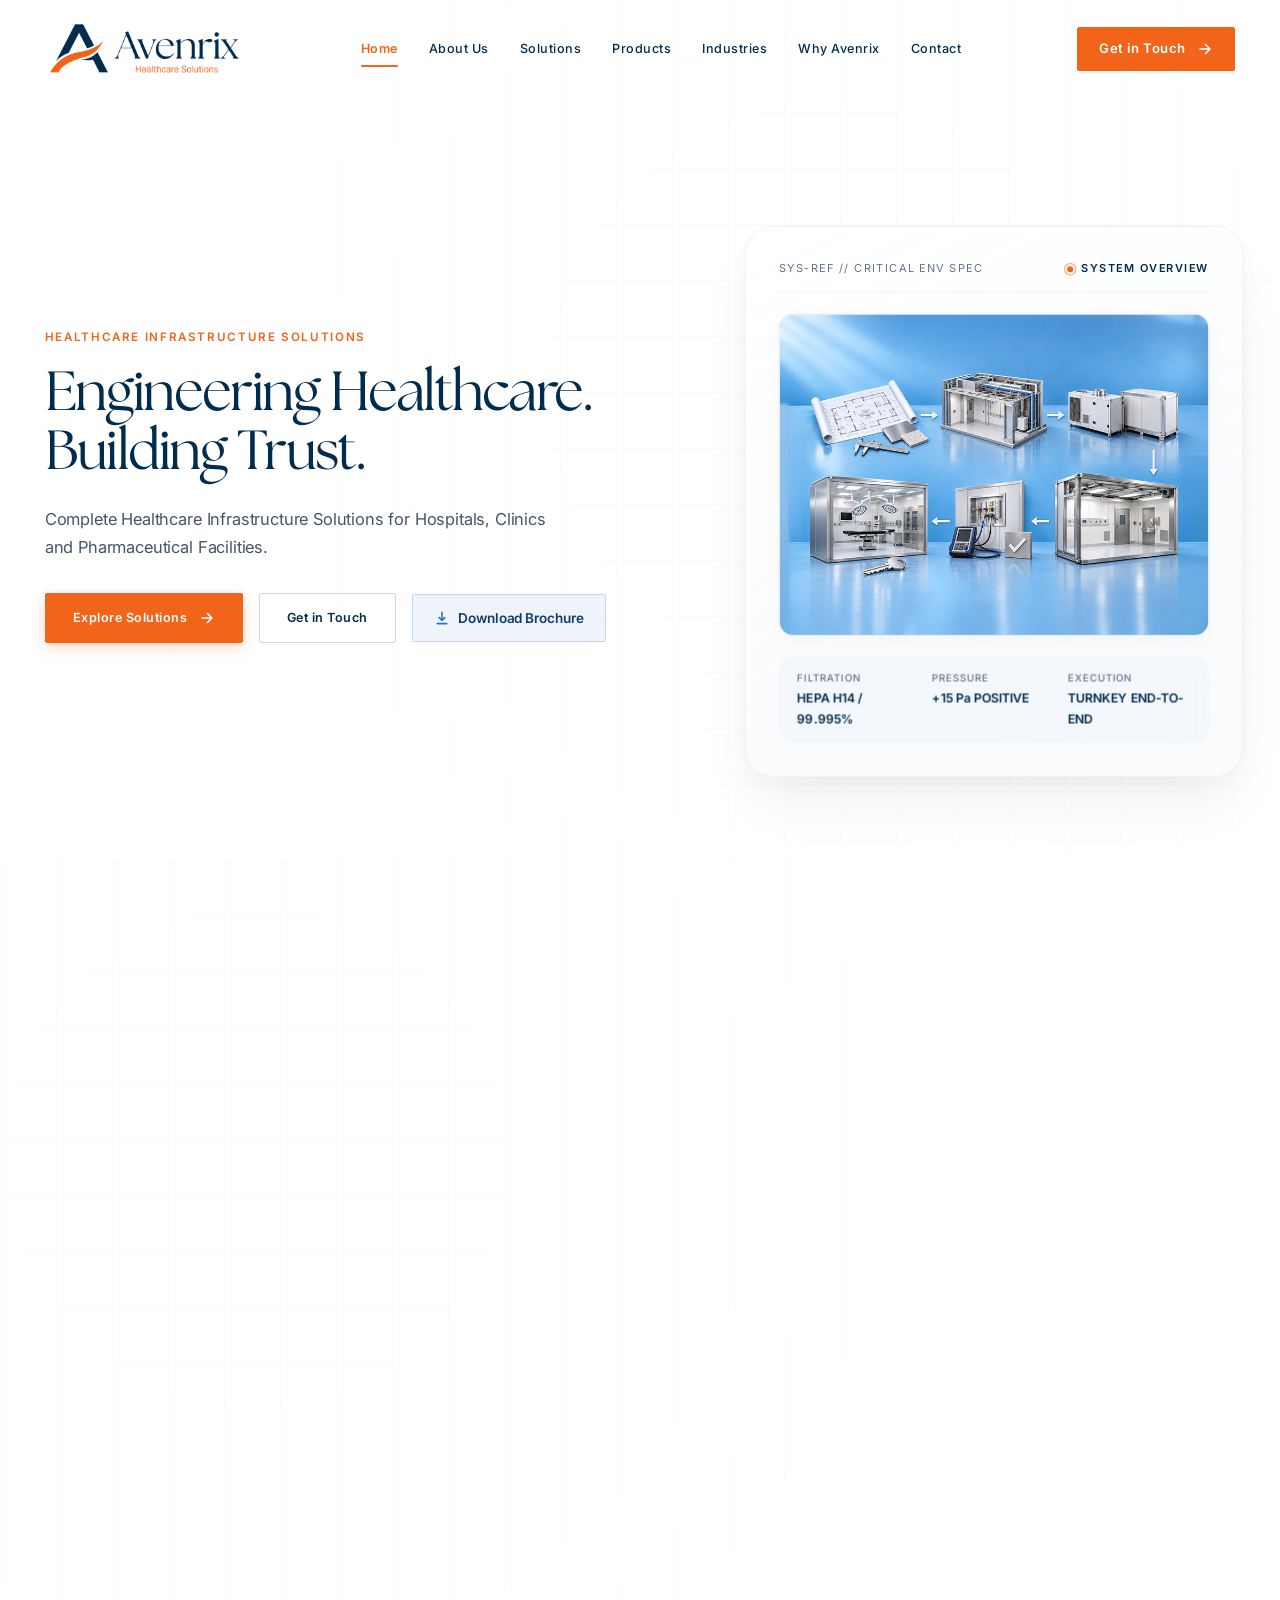
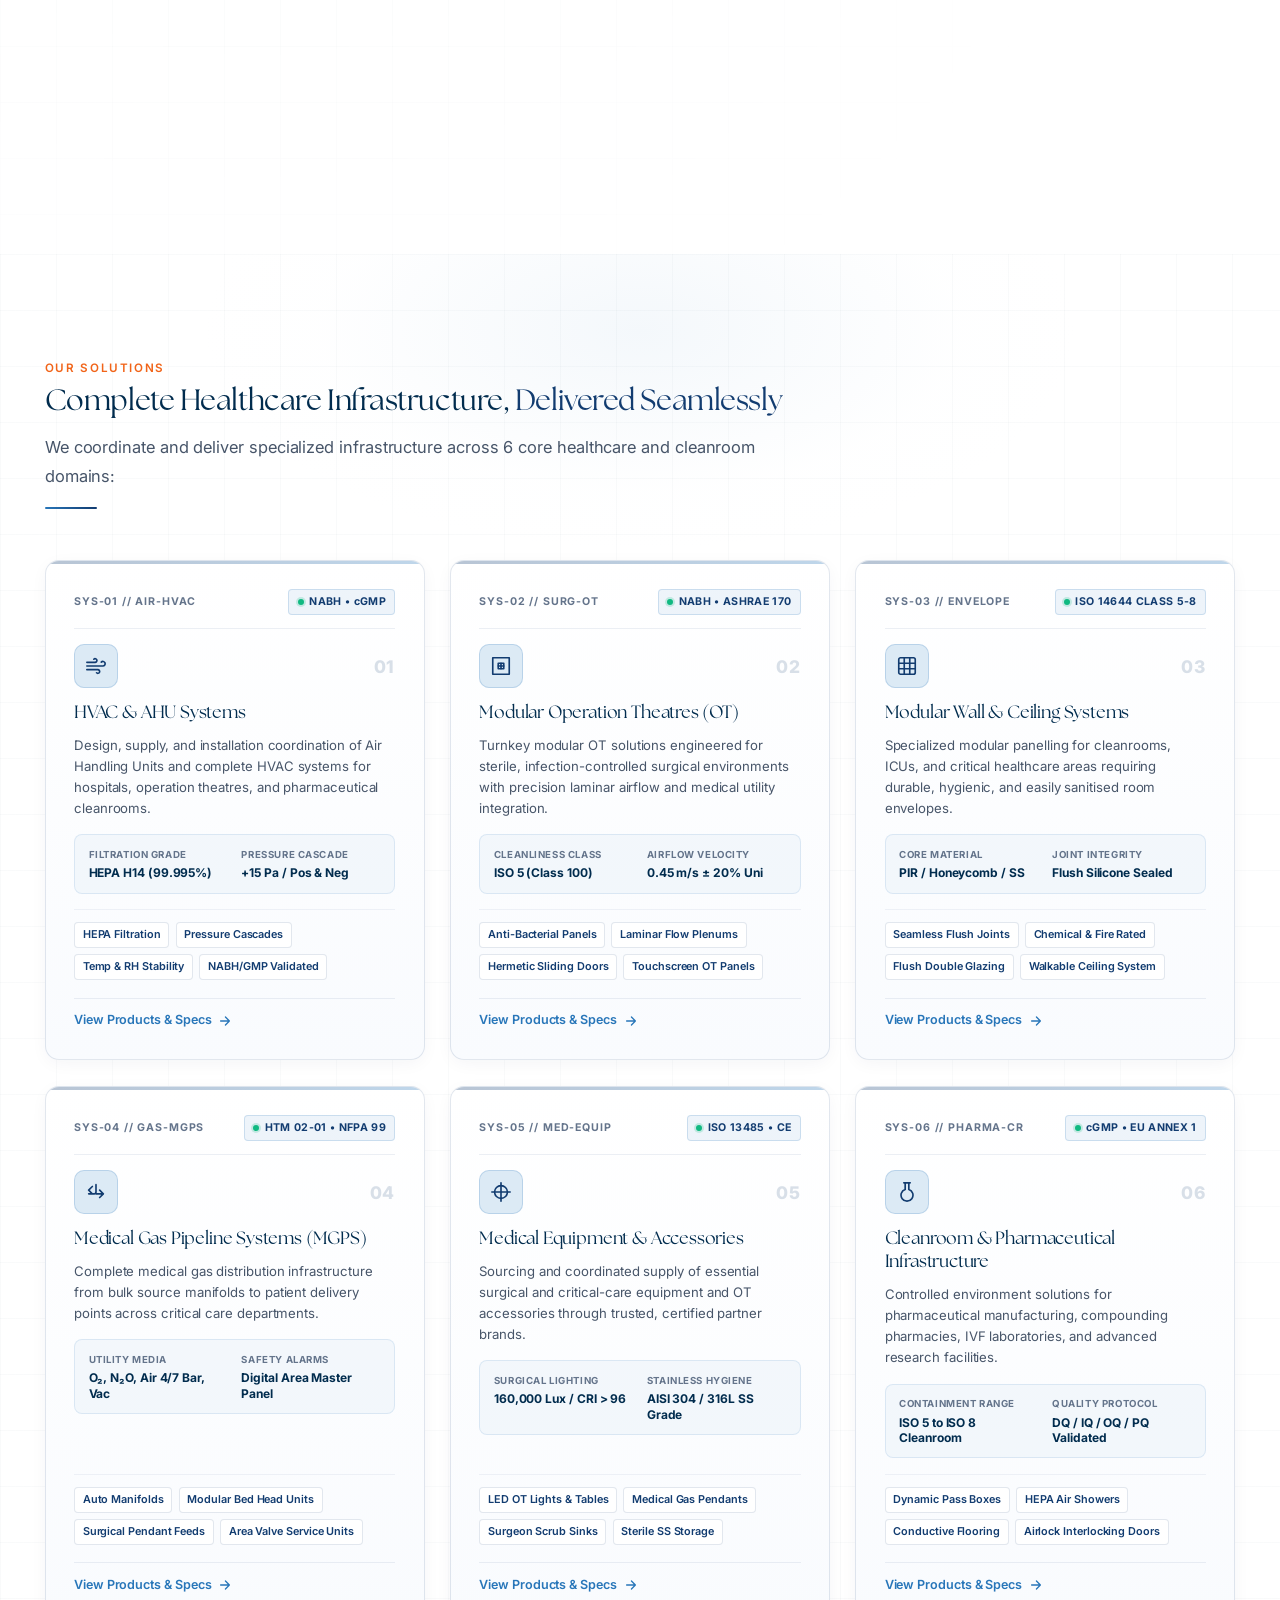
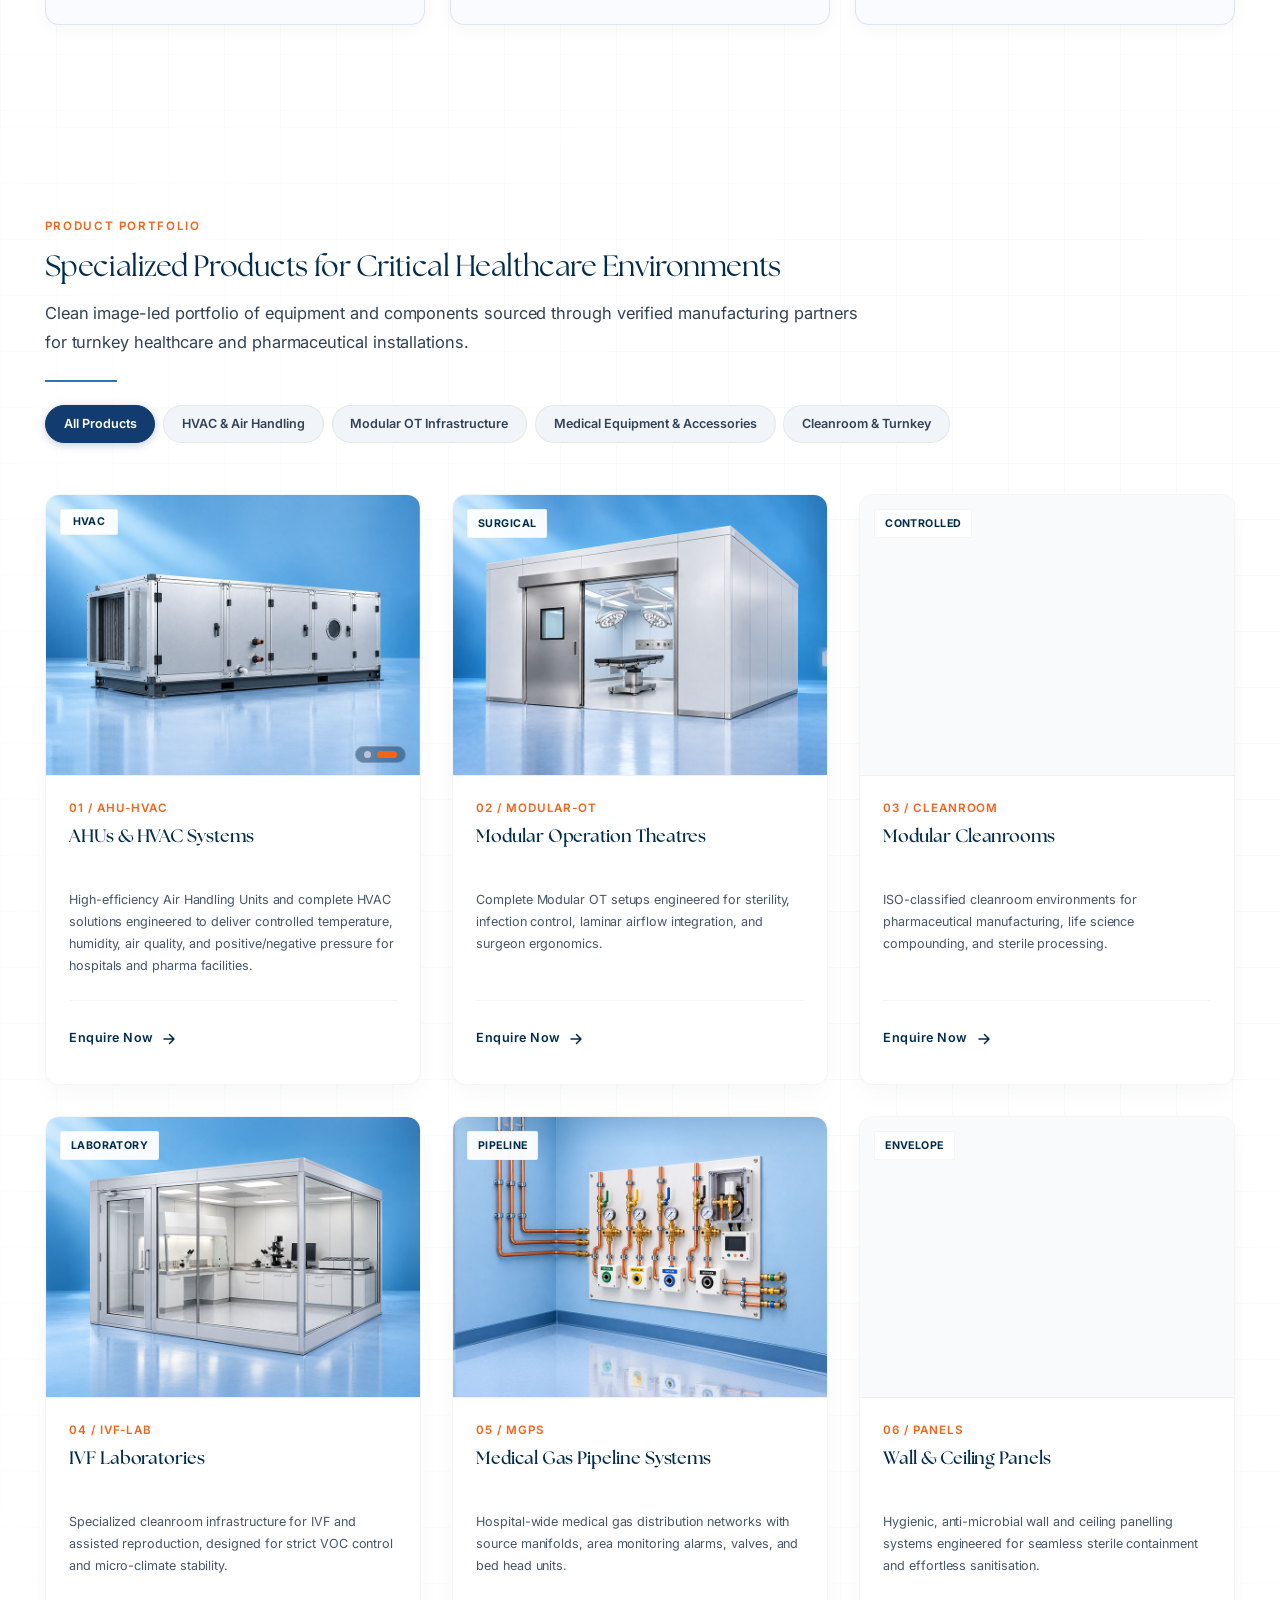
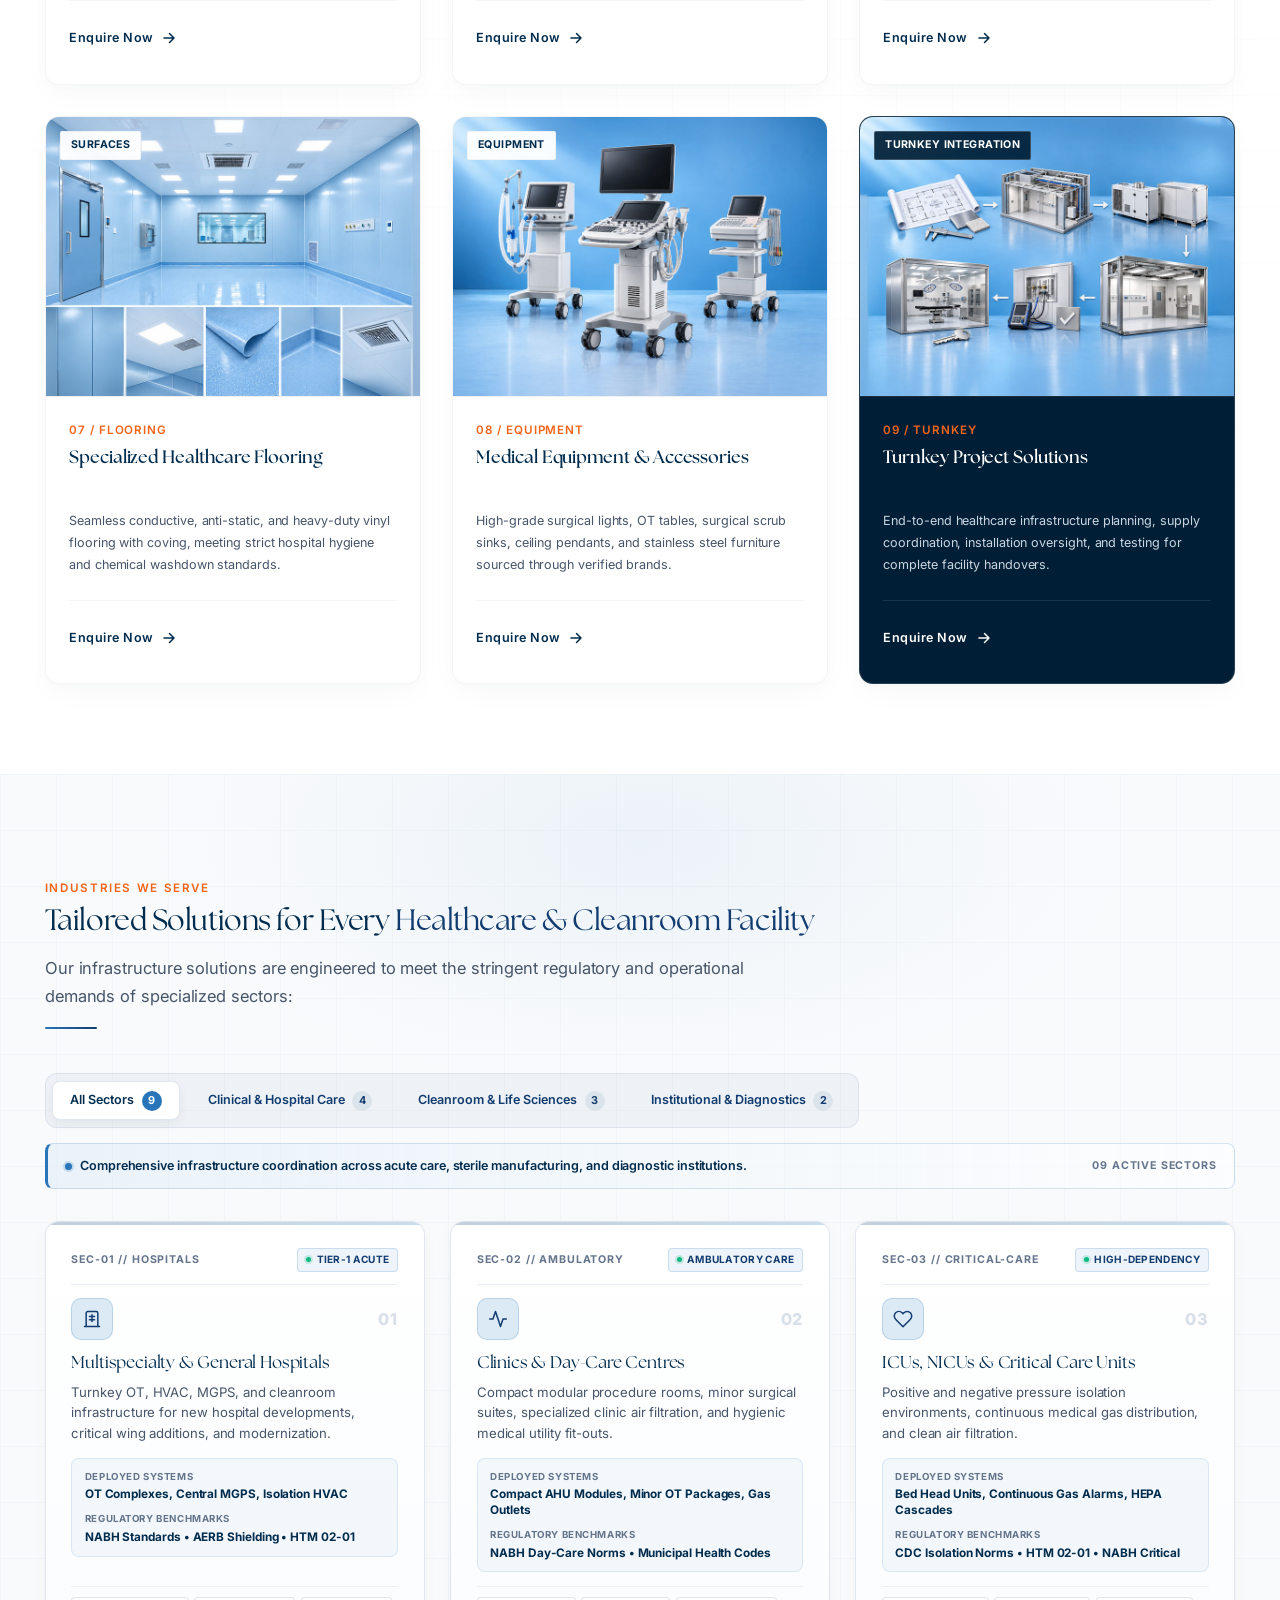
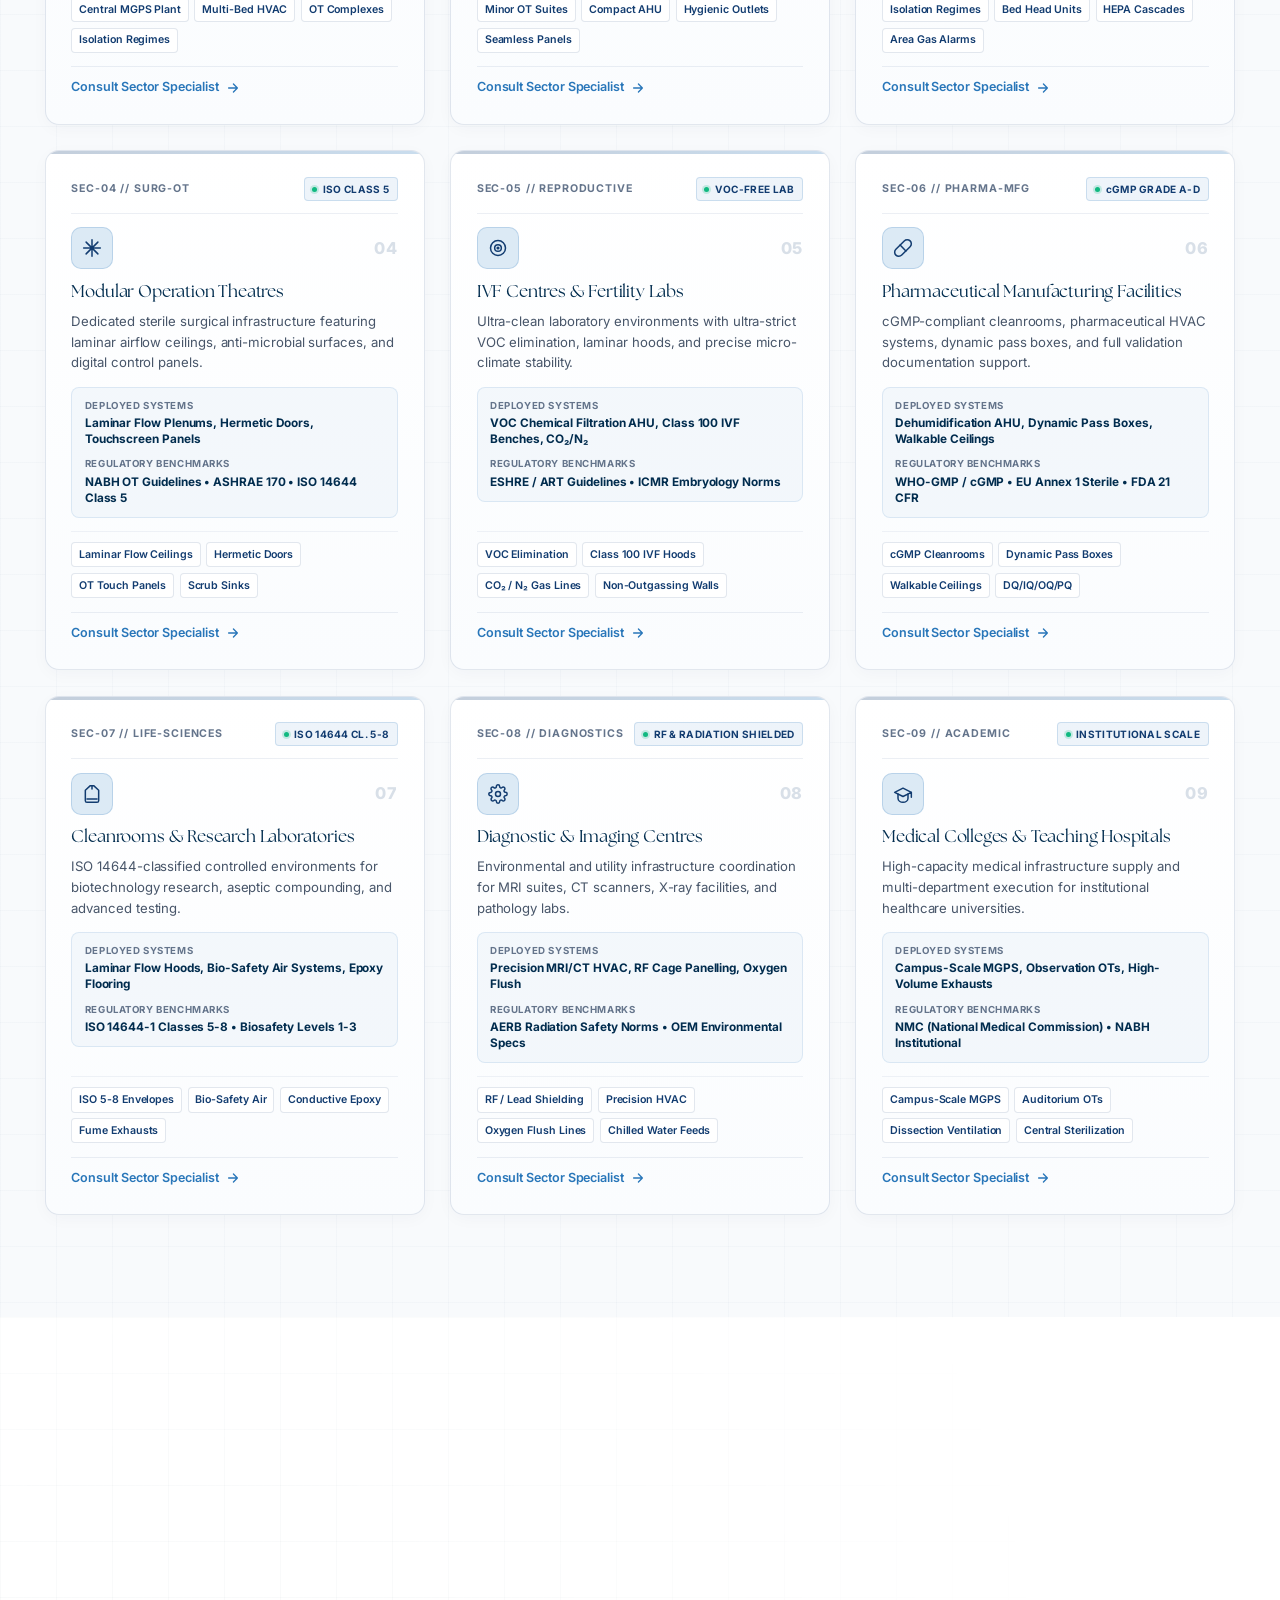
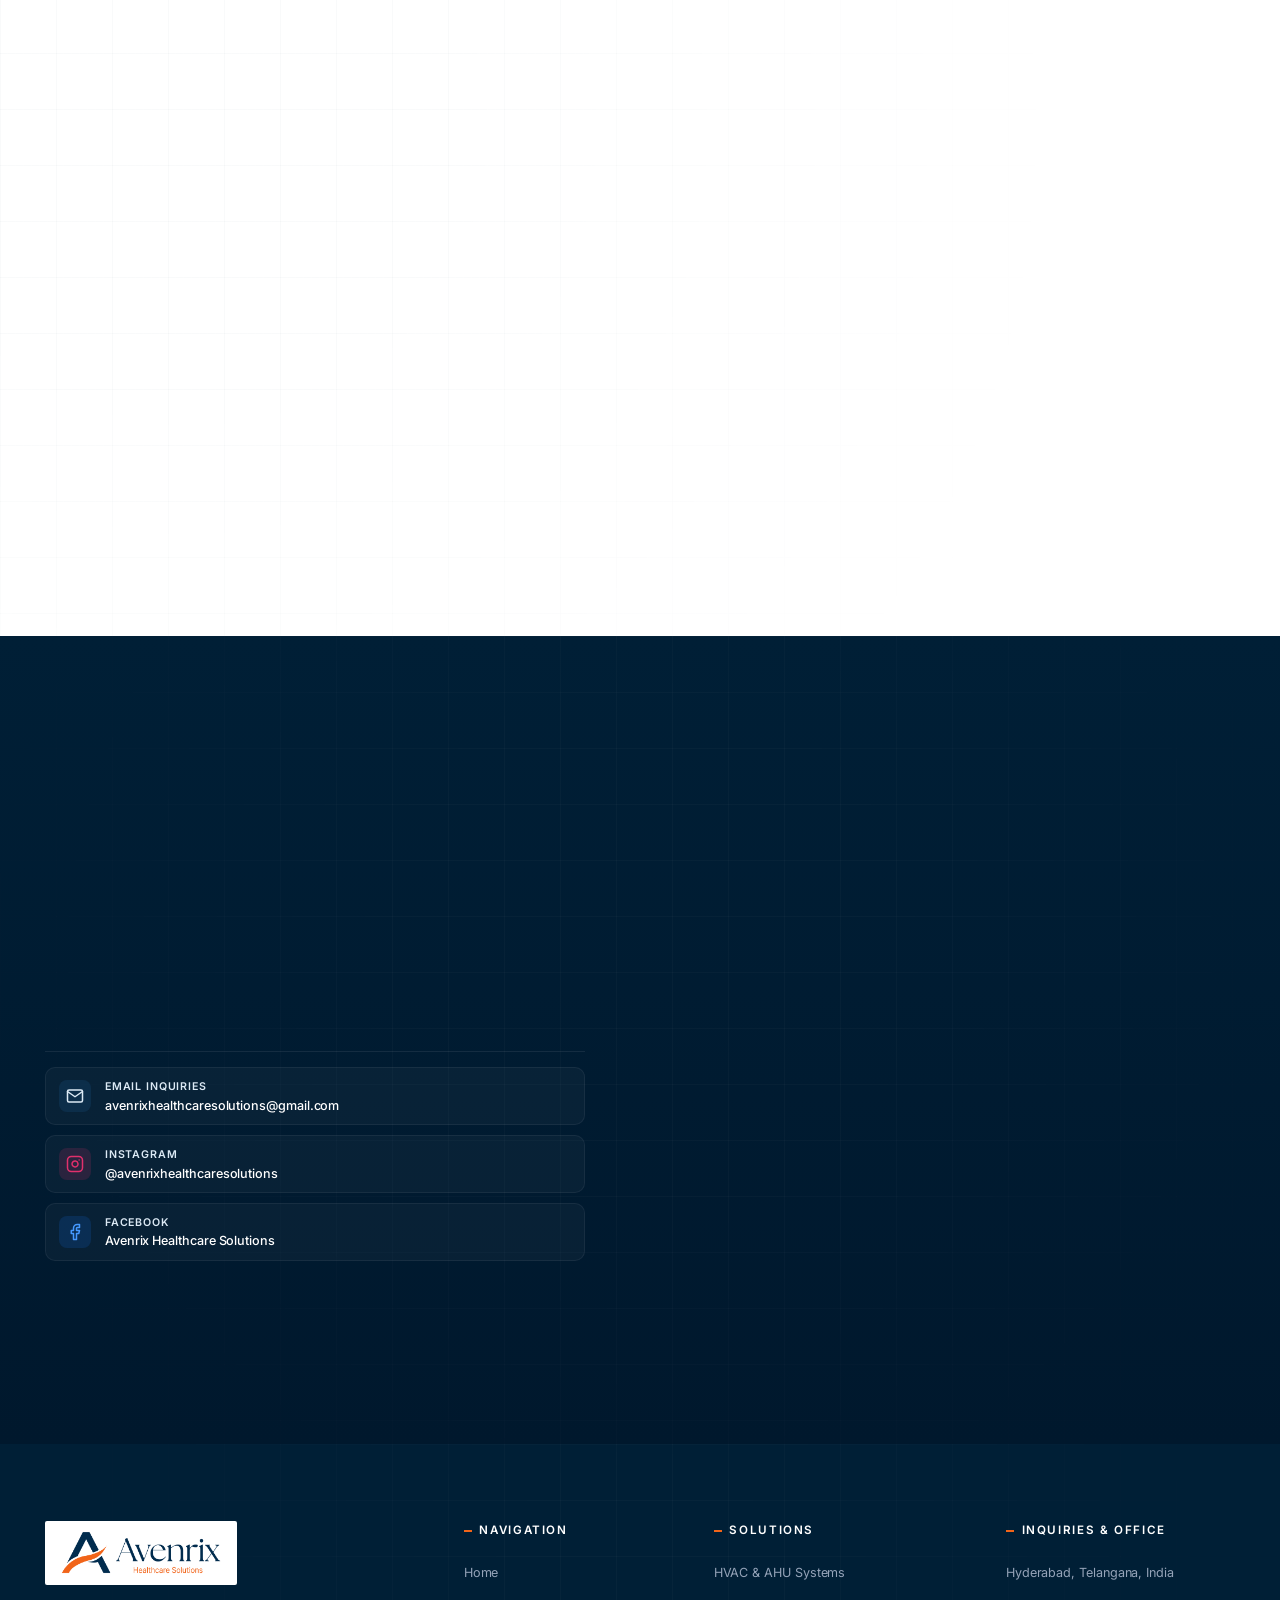
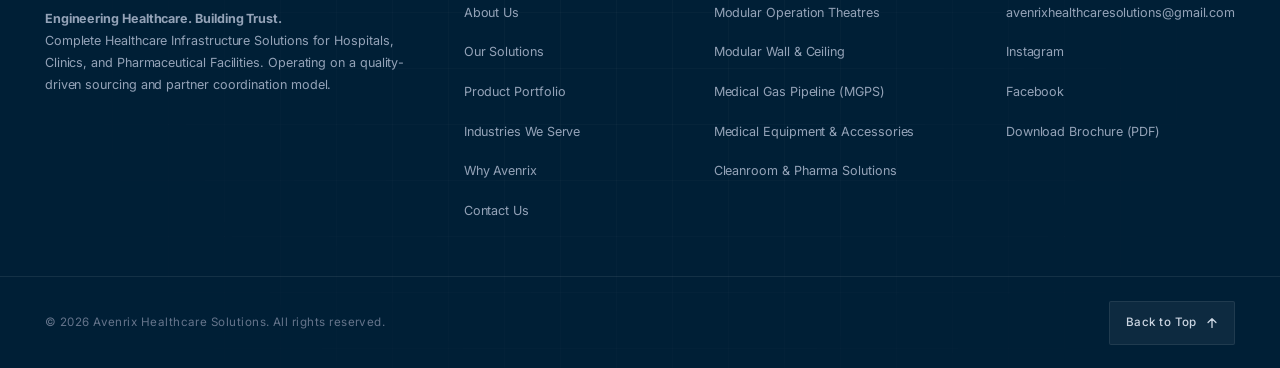
==== commit 884e65f2: "ui changes solutions and industries section" ====
--- a/index.html
+++ b/index.html
@@ -211,12 +211,6 @@
           <!-- Right Column: Precision Technical Visual Frame -->
           <div class="avx-hero__visual-wrapper">
             <div class="avx-hero__visual" id="heroVisual">
-              <!-- Corner Crosshair Registration Marks (+) -->
-              <span class="avx-hero__corner avx-hero__corner--tl" aria-hidden="true"></span>
-              <span class="avx-hero__corner avx-hero__corner--tr" aria-hidden="true"></span>
-              <span class="avx-hero__corner avx-hero__corner--bl" aria-hidden="true"></span>
-              <span class="avx-hero__corner avx-hero__corner--br" aria-hidden="true"></span>
-
               <!-- Card Header Bar -->
               <div class="avx-hero__visual-meta">
                 <span class="avx-hero__visual-id">SYS-REF // CRITICAL ENV SPEC</span>
@@ -331,12 +325,6 @@
           <!-- Right Column: Architectural Visual Frame -->
           <div class="avx-about__visual-col">
             <div class="avx-about__media">
-              <!-- Corner Crosshair Registration Marks (+) -->
-              <span class="avx-about__corner avx-about__corner--tl" aria-hidden="true"></span>
-              <span class="avx-about__corner avx-about__corner--tr" aria-hidden="true"></span>
-              <span class="avx-about__corner avx-about__corner--bl" aria-hidden="true"></span>
-              <span class="avx-about__corner avx-about__corner--br" aria-hidden="true"></span>
-
               <!-- Visual Header Bar -->
               <div class="avx-about__media-meta">
                 <span>ARCH-REF // CRITICAL SPATIAL MODEL</span>
@@ -410,199 +398,340 @@
           
           <!-- Solution 01: HVAC & AHU Systems -->
           <article class="avx-solution-card" role="listitem">
-            <div>
+
+            <div>
+              <div class="avx-solution-card__sys-bar">
+                <span class="avx-solution-card__code">SYS-01 // AIR-HVAC</span>
+                <span class="avx-solution-card__badge-status">
+                  <span class="avx-solution-card__dot" aria-hidden="true"></span>
+                  NABH &bull; cGMP
+                </span>
+              </div>
+
               <div class="avx-solution-card__header">
                 <div class="avx-solution-card__icon-wrap" aria-hidden="true">
-                  <svg width="24" height="24" viewBox="0 0 24 24" fill="none" stroke="currentColor" stroke-width="1.8" stroke-linecap="round" stroke-linejoin="round">
+                  <svg width="22" height="22" viewBox="0 0 24 24" fill="none" stroke="currentColor" stroke-width="1.8" stroke-linecap="round" stroke-linejoin="round">
                     <path d="M9.59 4.59A2 2 0 1 1 11 8H2m10.59 11.41A2 2 0 1 0 14 16H2m15.73-8.27A2.5 2.5 0 1 1 19.5 12H2"/>
                   </svg>
                 </div>
-                <span class="avx-solution-card__num">01 / HVAC</span>
-              </div>
+                <span class="avx-solution-card__num" aria-hidden="true">01</span>
+              </div>
+
               <h3 class="avx-solution-card__title">HVAC &amp; AHU Systems</h3>
               <p class="avx-solution-card__desc">
                 Design, supply, and installation coordination of Air Handling Units and complete HVAC systems for hospitals, operation theatres, and pharmaceutical cleanrooms.
               </p>
-            </div>
+
+              <div class="avx-solution-card__specs" aria-label="Technical Specifications">
+                <div class="avx-solution-card__spec-item">
+                  <span class="avx-solution-card__spec-label">Filtration Grade</span>
+                  <span class="avx-solution-card__spec-val">HEPA H14 (99.995%)</span>
+                </div>
+                <div class="avx-solution-card__spec-item">
+                  <span class="avx-solution-card__spec-label">Pressure Cascade</span>
+                  <span class="avx-solution-card__spec-val">+15 Pa / Pos &amp; Neg</span>
+                </div>
+              </div>
+            </div>
+
             <div>
               <div class="avx-solution-card__features" aria-label="Key features">
                 <span class="avx-solution-card__tag">HEPA Filtration</span>
-                <span class="avx-solution-card__tag">Pressure Control</span>
-                <span class="avx-solution-card__tag">Temp &amp; Humidity Management</span>
-                <span class="avx-solution-card__tag">NABH/GMP Compliant</span>
-              </div>
-              <a href="#products" class="avx-solution-card__link" aria-label="View HVAC and AHU products">
-                <span>View Products</span>
-                <svg viewBox="0 0 16 16" fill="none" aria-hidden="true">
-                  <path d="M3 8H13M13 8L8.5 3.5M13 8L8.5 12.5" stroke="currentColor" stroke-width="1.5" stroke-linecap="round" stroke-linejoin="round"/>
-                </svg>
-              </a>
+                <span class="avx-solution-card__tag">Pressure Cascades</span>
+                <span class="avx-solution-card__tag">Temp &amp; RH Stability</span>
+                <span class="avx-solution-card__tag">NABH/GMP Validated</span>
+              </div>
+              <div class="avx-solution-card__footer">
+                <a href="#products" class="avx-solution-card__link" aria-label="View HVAC and AHU products and technical specs">
+                  <span>View Products &amp; Specs</span>
+                  <svg viewBox="0 0 16 16" fill="none" aria-hidden="true">
+                    <path d="M3 8H13M13 8L8.5 3.5M13 8L8.5 12.5" stroke="currentColor" stroke-width="1.5" stroke-linecap="round" stroke-linejoin="round"/>
+                  </svg>
+                </a>
+              </div>
             </div>
           </article>
 
           <!-- Solution 02: Modular Operation Theatres -->
           <article class="avx-solution-card" role="listitem">
-            <div>
+
+            <div>
+              <div class="avx-solution-card__sys-bar">
+                <span class="avx-solution-card__code">SYS-02 // SURG-OT</span>
+                <span class="avx-solution-card__badge-status">
+                  <span class="avx-solution-card__dot" aria-hidden="true"></span>
+                  NABH &bull; ASHRAE 170
+                </span>
+              </div>
+
               <div class="avx-solution-card__header">
                 <div class="avx-solution-card__icon-wrap" aria-hidden="true">
-                  <svg width="24" height="24" viewBox="0 0 24 24" fill="none" stroke="currentColor" stroke-width="1.8" stroke-linecap="round" stroke-linejoin="round">
+                  <svg width="22" height="22" viewBox="0 0 24 24" fill="none" stroke="currentColor" stroke-width="1.8" stroke-linecap="round" stroke-linejoin="round">
                     <path d="M3 3h18v18H3zM9 9h6v6H9z"/>
                     <path d="M12 9v6M9 12h6"/>
                   </svg>
                 </div>
-                <span class="avx-solution-card__num">02 / MOD-OT</span>
-              </div>
+                <span class="avx-solution-card__num" aria-hidden="true">02</span>
+              </div>
+
               <h3 class="avx-solution-card__title">Modular Operation Theatres (OT)</h3>
               <p class="avx-solution-card__desc">
                 Turnkey modular OT solutions engineered for sterile, infection-controlled surgical environments with precision laminar airflow and medical utility integration.
               </p>
-            </div>
+
+              <div class="avx-solution-card__specs" aria-label="Technical Specifications">
+                <div class="avx-solution-card__spec-item">
+                  <span class="avx-solution-card__spec-label">Cleanliness Class</span>
+                  <span class="avx-solution-card__spec-val">ISO 5 (Class 100)</span>
+                </div>
+                <div class="avx-solution-card__spec-item">
+                  <span class="avx-solution-card__spec-label">Airflow Velocity</span>
+                  <span class="avx-solution-card__spec-val">0.45 m/s &plusmn; 20% Uni</span>
+                </div>
+              </div>
+            </div>
+
             <div>
               <div class="avx-solution-card__features" aria-label="Key features">
                 <span class="avx-solution-card__tag">Anti-Bacterial Panels</span>
-                <span class="avx-solution-card__tag">Laminar Airflow</span>
-                <span class="avx-solution-card__tag">Scrub Stations</span>
-                <span class="avx-solution-card__tag">Hermetic Doors</span>
-                <span class="avx-solution-card__tag">OT Control Panels</span>
-              </div>
-              <a href="#products" class="avx-solution-card__link" aria-label="View Modular OT products">
-                <span>View Products</span>
-                <svg viewBox="0 0 16 16" fill="none" aria-hidden="true">
-                  <path d="M3 8H13M13 8L8.5 3.5M13 8L8.5 12.5" stroke="currentColor" stroke-width="1.5" stroke-linecap="round" stroke-linejoin="round"/>
-                </svg>
-              </a>
+                <span class="avx-solution-card__tag">Laminar Flow Plenums</span>
+                <span class="avx-solution-card__tag">Hermetic Sliding Doors</span>
+                <span class="avx-solution-card__tag">Touchscreen OT Panels</span>
+              </div>
+              <div class="avx-solution-card__footer">
+                <a href="#products" class="avx-solution-card__link" aria-label="View Modular OT products and technical specs">
+                  <span>View Products &amp; Specs</span>
+                  <svg viewBox="0 0 16 16" fill="none" aria-hidden="true">
+                    <path d="M3 8H13M13 8L8.5 3.5M13 8L8.5 12.5" stroke="currentColor" stroke-width="1.5" stroke-linecap="round" stroke-linejoin="round"/>
+                  </svg>
+                </a>
+              </div>
             </div>
           </article>
 
           <!-- Solution 03: Modular Wall & Ceiling Systems -->
           <article class="avx-solution-card" role="listitem">
-            <div>
+
+            <div>
+              <div class="avx-solution-card__sys-bar">
+                <span class="avx-solution-card__code">SYS-03 // ENVELOPE</span>
+                <span class="avx-solution-card__badge-status">
+                  <span class="avx-solution-card__dot" aria-hidden="true"></span>
+                  ISO 14644 CLASS 5-8
+                </span>
+              </div>
+
               <div class="avx-solution-card__header">
                 <div class="avx-solution-card__icon-wrap" aria-hidden="true">
-                  <svg width="24" height="24" viewBox="0 0 24 24" fill="none" stroke="currentColor" stroke-width="1.8" stroke-linecap="round" stroke-linejoin="round">
+                  <svg width="22" height="22" viewBox="0 0 24 24" fill="none" stroke="currentColor" stroke-width="1.8" stroke-linecap="round" stroke-linejoin="round">
                     <rect x="3" y="3" width="18" height="18" rx="2"/>
                     <path d="M3 9h18M3 15h18M9 3v18M15 3v18"/>
                   </svg>
                 </div>
-                <span class="avx-solution-card__num">03 / PANELS</span>
-              </div>
+                <span class="avx-solution-card__num" aria-hidden="true">03</span>
+              </div>
+
               <h3 class="avx-solution-card__title">Modular Wall &amp; Ceiling Systems</h3>
               <p class="avx-solution-card__desc">
                 Specialized modular panelling for cleanrooms, ICUs, and critical healthcare areas requiring durable, hygienic, and easily sanitised room envelopes.
               </p>
-            </div>
+
+              <div class="avx-solution-card__specs" aria-label="Technical Specifications">
+                <div class="avx-solution-card__spec-item">
+                  <span class="avx-solution-card__spec-label">Core Material</span>
+                  <span class="avx-solution-card__spec-val">PIR / Honeycomb / SS</span>
+                </div>
+                <div class="avx-solution-card__spec-item">
+                  <span class="avx-solution-card__spec-label">Joint Integrity</span>
+                  <span class="avx-solution-card__spec-val">Flush Silicone Sealed</span>
+                </div>
+              </div>
+            </div>
+
             <div>
               <div class="avx-solution-card__features" aria-label="Key features">
-                <span class="avx-solution-card__tag">Seamless Joints</span>
-                <span class="avx-solution-card__tag">Chemical &amp; Fire Resistant</span>
-                <span class="avx-solution-card__tag">Flush Fixtures</span>
-                <span class="avx-solution-card__tag">Easy Sanitisation</span>
-              </div>
-              <a href="#products" class="avx-solution-card__link" aria-label="View Wall and Ceiling Panel products">
-                <span>View Products</span>
-                <svg viewBox="0 0 16 16" fill="none" aria-hidden="true">
-                  <path d="M3 8H13M13 8L8.5 3.5M13 8L8.5 12.5" stroke="currentColor" stroke-width="1.5" stroke-linecap="round" stroke-linejoin="round"/>
-                </svg>
-              </a>
+                <span class="avx-solution-card__tag">Seamless Flush Joints</span>
+                <span class="avx-solution-card__tag">Chemical &amp; Fire Rated</span>
+                <span class="avx-solution-card__tag">Flush Double Glazing</span>
+                <span class="avx-solution-card__tag">Walkable Ceiling System</span>
+              </div>
+              <div class="avx-solution-card__footer">
+                <a href="#products" class="avx-solution-card__link" aria-label="View Wall and Ceiling Panel products and technical specs">
+                  <span>View Products &amp; Specs</span>
+                  <svg viewBox="0 0 16 16" fill="none" aria-hidden="true">
+                    <path d="M3 8H13M13 8L8.5 3.5M13 8L8.5 12.5" stroke="currentColor" stroke-width="1.5" stroke-linecap="round" stroke-linejoin="round"/>
+                  </svg>
+                </a>
+              </div>
             </div>
           </article>
 
           <!-- Solution 04: Medical Gas Pipeline Systems (MGPS) -->
           <article class="avx-solution-card" role="listitem">
-            <div>
+
+            <div>
+              <div class="avx-solution-card__sys-bar">
+                <span class="avx-solution-card__code">SYS-04 // GAS-MGPS</span>
+                <span class="avx-solution-card__badge-status">
+                  <span class="avx-solution-card__dot" aria-hidden="true"></span>
+                  HTM 02-01 &bull; NFPA 99
+                </span>
+              </div>
+
               <div class="avx-solution-card__header">
                 <div class="avx-solution-card__icon-wrap" aria-hidden="true">
-                  <svg width="24" height="24" viewBox="0 0 24 24" fill="none" stroke="currentColor" stroke-width="1.8" stroke-linecap="round" stroke-linejoin="round">
+                  <svg width="22" height="22" viewBox="0 0 24 24" fill="none" stroke="currentColor" stroke-width="1.8" stroke-linecap="round" stroke-linejoin="round">
                     <path d="M4 14h6a2 2 0 0 0 2-2V4M12 14h8M16 10l4 4-4 4M8 6L4 10l4 4"/>
                   </svg>
                 </div>
-                <span class="avx-solution-card__num">04 / MGPS</span>
-              </div>
+                <span class="avx-solution-card__num" aria-hidden="true">04</span>
+              </div>
+
               <h3 class="avx-solution-card__title">Medical Gas Pipeline Systems (MGPS)</h3>
               <p class="avx-solution-card__desc">
                 Complete medical gas distribution infrastructure from bulk source manifolds to patient delivery points across critical care departments.
               </p>
-            </div>
+
+              <div class="avx-solution-card__specs" aria-label="Technical Specifications">
+                <div class="avx-solution-card__spec-item">
+                  <span class="avx-solution-card__spec-label">Utility Media</span>
+                  <span class="avx-solution-card__spec-val">O₂, N₂O, Air 4/7 Bar, Vac</span>
+                </div>
+                <div class="avx-solution-card__spec-item">
+                  <span class="avx-solution-card__spec-label">Safety Alarms</span>
+                  <span class="avx-solution-card__spec-val">Digital Area Master Panel</span>
+                </div>
+              </div>
+            </div>
+
             <div>
               <div class="avx-solution-card__features" aria-label="Key features">
-                <span class="avx-solution-card__tag">Oxygen &amp; Medical Air</span>
-                <span class="avx-solution-card__tag">Vacuum Lines</span>
-                <span class="avx-solution-card__tag">Area Alarm Panels</span>
-                <span class="avx-solution-card__tag">Bed Head Units</span>
-                <span class="avx-solution-card__tag">HTM/ISO Standards</span>
-              </div>
-              <a href="#products" class="avx-solution-card__link" aria-label="View MGPS products">
-                <span>View Products</span>
-                <svg viewBox="0 0 16 16" fill="none" aria-hidden="true">
-                  <path d="M3 8H13M13 8L8.5 3.5M13 8L8.5 12.5" stroke="currentColor" stroke-width="1.5" stroke-linecap="round" stroke-linejoin="round"/>
-                </svg>
-              </a>
+                <span class="avx-solution-card__tag">Auto Manifolds</span>
+                <span class="avx-solution-card__tag">Modular Bed Head Units</span>
+                <span class="avx-solution-card__tag">Surgical Pendant Feeds</span>
+                <span class="avx-solution-card__tag">Area Valve Service Units</span>
+              </div>
+              <div class="avx-solution-card__footer">
+                <a href="#products" class="avx-solution-card__link" aria-label="View MGPS products and technical specs">
+                  <span>View Products &amp; Specs</span>
+                  <svg viewBox="0 0 16 16" fill="none" aria-hidden="true">
+                    <path d="M3 8H13M13 8L8.5 3.5M13 8L8.5 12.5" stroke="currentColor" stroke-width="1.5" stroke-linecap="round" stroke-linejoin="round"/>
+                  </svg>
+                </a>
+              </div>
             </div>
           </article>
 
           <!-- Solution 05: Medical Equipment & Accessories -->
           <article class="avx-solution-card" role="listitem">
-            <div>
+
+            <div>
+              <div class="avx-solution-card__sys-bar">
+                <span class="avx-solution-card__code">SYS-05 // MED-EQUIP</span>
+                <span class="avx-solution-card__badge-status">
+                  <span class="avx-solution-card__dot" aria-hidden="true"></span>
+                  ISO 13485 &bull; CE
+                </span>
+              </div>
+
               <div class="avx-solution-card__header">
                 <div class="avx-solution-card__icon-wrap" aria-hidden="true">
-                  <svg width="24" height="24" viewBox="0 0 24 24" fill="none" stroke="currentColor" stroke-width="1.8" stroke-linecap="round" stroke-linejoin="round">
+                  <svg width="22" height="22" viewBox="0 0 24 24" fill="none" stroke="currentColor" stroke-width="1.8" stroke-linecap="round" stroke-linejoin="round">
                     <path d="M12 2v20M2 12h20"/>
                     <circle cx="12" cy="12" r="7"/>
                   </svg>
                 </div>
-                <span class="avx-solution-card__num">05 / EQUIP</span>
-              </div>
+                <span class="avx-solution-card__num" aria-hidden="true">05</span>
+              </div>
+
               <h3 class="avx-solution-card__title">Medical Equipment &amp; Accessories</h3>
               <p class="avx-solution-card__desc">
                 Sourcing and coordinated supply of essential surgical and critical-care equipment and OT accessories through trusted, certified partner brands.
               </p>
-            </div>
+
+              <div class="avx-solution-card__specs" aria-label="Technical Specifications">
+                <div class="avx-solution-card__spec-item">
+                  <span class="avx-solution-card__spec-label">Surgical Lighting</span>
+                  <span class="avx-solution-card__spec-val">160,000 Lux / CRI &gt; 96</span>
+                </div>
+                <div class="avx-solution-card__spec-item">
+                  <span class="avx-solution-card__spec-label">Stainless Hygiene</span>
+                  <span class="avx-solution-card__spec-val">AISI 304 / 316L SS Grade</span>
+                </div>
+              </div>
+            </div>
+
             <div>
               <div class="avx-solution-card__features" aria-label="Key features">
-                <span class="avx-solution-card__tag">OT Lights &amp; Tables</span>
-                <span class="avx-solution-card__tag">Patient Monitors</span>
-                <span class="avx-solution-card__tag">Surgical Scrub Sinks</span>
-                <span class="avx-solution-card__tag">Medical Pendants</span>
-                <span class="avx-solution-card__tag">SS Furniture</span>
-              </div>
-              <a href="#products" class="avx-solution-card__link" aria-label="View Medical Equipment products">
-                <span>View Products</span>
-                <svg viewBox="0 0 16 16" fill="none" aria-hidden="true">
-                  <path d="M3 8H13M13 8L8.5 3.5M13 8L8.5 12.5" stroke="currentColor" stroke-width="1.5" stroke-linecap="round" stroke-linejoin="round"/>
-                </svg>
-              </a>
+                <span class="avx-solution-card__tag">LED OT Lights &amp; Tables</span>
+                <span class="avx-solution-card__tag">Medical Gas Pendants</span>
+                <span class="avx-solution-card__tag">Surgeon Scrub Sinks</span>
+                <span class="avx-solution-card__tag">Sterile SS Storage</span>
+              </div>
+              <div class="avx-solution-card__footer">
+                <a href="#products" class="avx-solution-card__link" aria-label="View Medical Equipment products and technical specs">
+                  <span>View Products &amp; Specs</span>
+                  <svg viewBox="0 0 16 16" fill="none" aria-hidden="true">
+                    <path d="M3 8H13M13 8L8.5 3.5M13 8L8.5 12.5" stroke="currentColor" stroke-width="1.5" stroke-linecap="round" stroke-linejoin="round"/>
+                  </svg>
+                </a>
+              </div>
             </div>
           </article>
 
           <!-- Solution 06: Cleanroom & Pharmaceutical Infrastructure -->
           <article class="avx-solution-card" role="listitem">
-            <div>
+
+            <div>
+              <div class="avx-solution-card__sys-bar">
+                <span class="avx-solution-card__code">SYS-06 // PHARMA-CR</span>
+                <span class="avx-solution-card__badge-status">
+                  <span class="avx-solution-card__dot" aria-hidden="true"></span>
+                  cGMP &bull; EU ANNEX 1
+                </span>
+              </div>
+
               <div class="avx-solution-card__header">
                 <div class="avx-solution-card__icon-wrap" aria-hidden="true">
-                  <svg width="24" height="24" viewBox="0 0 24 24" fill="none" stroke="currentColor" stroke-width="1.8" stroke-linecap="round" stroke-linejoin="round">
+                  <svg width="22" height="22" viewBox="0 0 24 24" fill="none" stroke="currentColor" stroke-width="1.8" stroke-linecap="round" stroke-linejoin="round">
                     <path d="M10 2v7.31M14 2v7.31M8.5 2h7M14 9.3a6.5 6.5 0 1 1-4 0"/>
                   </svg>
                 </div>
-                <span class="avx-solution-card__num">06 / CLEAN</span>
-              </div>
+                <span class="avx-solution-card__num" aria-hidden="true">06</span>
+              </div>
+
               <h3 class="avx-solution-card__title">Cleanroom &amp; Pharmaceutical Infrastructure</h3>
               <p class="avx-solution-card__desc">
                 Controlled environment solutions for pharmaceutical manufacturing, compounding pharmacies, IVF laboratories, and advanced research facilities.
               </p>
-            </div>
+
+              <div class="avx-solution-card__specs" aria-label="Technical Specifications">
+                <div class="avx-solution-card__spec-item">
+                  <span class="avx-solution-card__spec-label">Containment Range</span>
+                  <span class="avx-solution-card__spec-val">ISO 5 to ISO 8 Cleanroom</span>
+                </div>
+                <div class="avx-solution-card__spec-item">
+                  <span class="avx-solution-card__spec-label">Quality Protocol</span>
+                  <span class="avx-solution-card__spec-val">DQ / IQ / OQ / PQ Validated</span>
+                </div>
+              </div>
+            </div>
+
             <div>
               <div class="avx-solution-card__features" aria-label="Key features">
-                <span class="avx-solution-card__tag">ISO Cleanrooms</span>
-                <span class="avx-solution-card__tag">Pass Boxes &amp; Air Showers</span>
-                <span class="avx-solution-card__tag">Epoxy &amp; Vinyl Flooring</span>
-                <span class="avx-solution-card__tag">Validation Documentation</span>
-              </div>
-              <a href="#products" class="avx-solution-card__link" aria-label="View Cleanroom products">
-                <span>View Products</span>
-                <svg viewBox="0 0 16 16" fill="none" aria-hidden="true">
-                  <path d="M3 8H13M13 8L8.5 3.5M13 8L8.5 12.5" stroke="currentColor" stroke-width="1.5" stroke-linecap="round" stroke-linejoin="round"/>
-                </svg>
-              </a>
+                <span class="avx-solution-card__tag">Dynamic Pass Boxes</span>
+                <span class="avx-solution-card__tag">HEPA Air Showers</span>
+                <span class="avx-solution-card__tag">Conductive Flooring</span>
+                <span class="avx-solution-card__tag">Airlock Interlocking Doors</span>
+              </div>
+              <div class="avx-solution-card__footer">
+                <a href="#products" class="avx-solution-card__link" aria-label="View Cleanroom products and technical specs">
+                  <span>View Products &amp; Specs</span>
+                  <svg viewBox="0 0 16 16" fill="none" aria-hidden="true">
+                    <path d="M3 8H13M13 8L8.5 3.5M13 8L8.5 12.5" stroke="currentColor" stroke-width="1.5" stroke-linecap="round" stroke-linejoin="round"/>
+                  </svg>
+                </a>
+              </div>
             </div>
           </article>
 
@@ -1012,156 +1141,547 @@
           <div class="avx-industries__accent-rule" aria-hidden="true"></div>
         </div>
 
+        <!-- Interactive 3-Vertical Tab Navigation Hub -->
+        <div class="avx-industries__tabs-wrapper">
+          <div class="avx-industries__tab-nav" role="tablist" aria-label="Filter Industries by Healthcare Vertical">
+            <button type="button" class="avx-industries__tab-btn is-active" role="tab" aria-selected="true" data-vertical="all" id="tab-all">
+              <span class="avx-industries__tab-title">All Sectors</span>
+              <span class="avx-industries__tab-count">9</span>
+            </button>
+            <button type="button" class="avx-industries__tab-btn" role="tab" aria-selected="false" data-vertical="clinical" id="tab-clinical">
+              <span class="avx-industries__tab-title">Clinical &amp; Hospital Care</span>
+              <span class="avx-industries__tab-count">4</span>
+            </button>
+            <button type="button" class="avx-industries__tab-btn" role="tab" aria-selected="false" data-vertical="cleanroom" id="tab-cleanroom">
+              <span class="avx-industries__tab-title">Cleanroom &amp; Life Sciences</span>
+              <span class="avx-industries__tab-count">3</span>
+            </button>
+            <button type="button" class="avx-industries__tab-btn" role="tab" aria-selected="false" data-vertical="institutional" id="tab-institutional">
+              <span class="avx-industries__tab-title">Institutional &amp; Diagnostics</span>
+              <span class="avx-industries__tab-count">2</span>
+            </button>
+          </div>
+
+          <!-- Dynamic Vertical Domain Lead Bar -->
+          <div class="avx-industries__domain-lead" id="industriesDomainLead" aria-live="polite">
+            <div class="avx-industries__domain-lead-text">
+              <span class="avx-industries__domain-indicator" aria-hidden="true"></span>
+              <span id="industriesDomainDesc">Comprehensive infrastructure coordination across acute care, sterile manufacturing, and diagnostic institutions.</span>
+            </div>
+            <span class="avx-industries__domain-meta" id="industriesDomainMeta">09 Active Sectors</span>
+          </div>
+        </div>
+
         <!-- 9-Card Industries Grid -->
         <div class="avx-industries__grid" role="list">
           
-          <!-- Industry 01: Multispecialty Hospitals -->
-          <article class="avx-industry-card" role="listitem">
-            <div class="avx-industry-card__top">
-              <div class="avx-industry-card__icon-wrap" aria-hidden="true">
-                <svg width="22" height="22" viewBox="0 0 24 24" fill="none" stroke="currentColor" stroke-width="1.8" stroke-linecap="round" stroke-linejoin="round">
-                  <path d="M3 21h18M5 21V5a2 2 0 0 1 2-2h10a2 2 0 0 1 2 2v16M9 9h6M9 13h6M12 7v8"/>
-                </svg>
-              </div>
-              <span class="avx-industry-card__sector">ACUTE CARE</span>
-            </div>
-            <h3 class="avx-industry-card__title">Multispecialty &amp; General Hospitals</h3>
-            <p class="avx-industry-card__desc">
-              Turnkey OT, HVAC, MGPS, and cleanroom infrastructure for new hospital developments, wing additions, and modernization.
-            </p>
-          </article>
-
-          <!-- Industry 02: Clinics & Day-Care Centres -->
-          <article class="avx-industry-card" role="listitem">
-            <div class="avx-industry-card__top">
-              <div class="avx-industry-card__icon-wrap" aria-hidden="true">
-                <svg width="22" height="22" viewBox="0 0 24 24" fill="none" stroke="currentColor" stroke-width="1.8" stroke-linecap="round" stroke-linejoin="round">
-                  <path d="M22 12h-4l-3 9L9 3l-3 9H2"/>
-                </svg>
-              </div>
-              <span class="avx-industry-card__sector">AMBULATORY CARE</span>
-            </div>
-            <h3 class="avx-industry-card__title">Clinics &amp; Day-Care Centres</h3>
-            <p class="avx-industry-card__desc">
-              Compact modular procedure rooms, minor surgical suites, specialized clinic air filtration, and hygienic medical utility fit-outs.
-            </p>
-          </article>
-
-          <!-- Industry 03: ICUs, NICUs & Critical Care Units -->
-          <article class="avx-industry-card" role="listitem">
-            <div class="avx-industry-card__top">
-              <div class="avx-industry-card__icon-wrap" aria-hidden="true">
-                <svg width="22" height="22" viewBox="0 0 24 24" fill="none" stroke="currentColor" stroke-width="1.8" stroke-linecap="round" stroke-linejoin="round">
-                  <path d="M20.84 4.61a5.5 5.5 0 0 0-7.78 0L12 5.67l-1.06-1.06a5.5 5.5 0 0 0-7.78 7.78l1.06 1.06L12 21.23l7.78-7.78 1.06-1.06a5.5 5.5 0 0 0 0-7.78z"/>
-                </svg>
-              </div>
-              <span class="avx-industry-card__sector">CRITICAL CARE</span>
-            </div>
-            <h3 class="avx-industry-card__title">ICUs, NICUs &amp; Critical Care Units</h3>
-            <p class="avx-industry-card__desc">
-              Positive and negative pressure isolation environments, continuous medical gas distribution, and clean air filtration.
-            </p>
-          </article>
-
-          <!-- Industry 04: Modular Operation Theatres -->
-          <article class="avx-industry-card" role="listitem">
-            <div class="avx-industry-card__top">
-              <div class="avx-industry-card__icon-wrap" aria-hidden="true">
-                <svg width="22" height="22" viewBox="0 0 24 24" fill="none" stroke="currentColor" stroke-width="1.8" stroke-linecap="round" stroke-linejoin="round">
-                  <path d="M12 2v20M2 12h20M4.93 4.93l14.14 14.14M19.07 4.93L4.93 19.07"/>
-                </svg>
-              </div>
-              <span class="avx-industry-card__sector">SURGICAL SUITES</span>
-            </div>
-            <h3 class="avx-industry-card__title">Modular Operation Theatres</h3>
-            <p class="avx-industry-card__desc">
-              Dedicated sterile surgical infrastructure featuring laminar airflow ceilings, anti-microbial surfaces, and digital control panels.
-            </p>
-          </article>
-
-          <!-- Industry 05: IVF Centres & Fertility Labs -->
-          <article class="avx-industry-card" role="listitem">
-            <div class="avx-industry-card__top">
-              <div class="avx-industry-card__icon-wrap" aria-hidden="true">
-                <svg width="22" height="22" viewBox="0 0 24 24" fill="none" stroke="currentColor" stroke-width="1.8" stroke-linecap="round" stroke-linejoin="round">
-                  <circle cx="12" cy="12" r="9"/>
-                  <circle cx="12" cy="12" r="4"/>
-                  <circle cx="12" cy="12" r="1"/>
-                </svg>
-              </div>
-              <span class="avx-industry-card__sector">REPRODUCTIVE MEDICINE</span>
-            </div>
-            <h3 class="avx-industry-card__title">IVF Centres &amp; Fertility Labs</h3>
-            <p class="avx-industry-card__desc">
-              Ultra-clean laboratory environments with ultra-strict VOC elimination, laminar hoods, and precise micro-climate stability.
-            </p>
-          </article>
-
-          <!-- Industry 06: Pharmaceutical Manufacturing Facilities -->
-          <article class="avx-industry-card" role="listitem">
-            <div class="avx-industry-card__top">
-              <div class="avx-industry-card__icon-wrap" aria-hidden="true">
-                <svg width="22" height="22" viewBox="0 0 24 24" fill="none" stroke="currentColor" stroke-width="1.8" stroke-linecap="round" stroke-linejoin="round">
-                  <path d="M10.5 20.5l10-10a4.95 4.95 0 1 0-7-7l-10 10a4.95 4.95 0 1 0 7 7z"/>
-                  <path d="M8.5 8.5l7 7"/>
-                </svg>
-              </div>
-              <span class="avx-industry-card__sector">PHARMACEUTICALS</span>
-            </div>
-            <h3 class="avx-industry-card__title">Pharmaceutical Manufacturing Facilities</h3>
-            <p class="avx-industry-card__desc">
-              cGMP-compliant cleanrooms, pharmaceutical HVAC systems, dynamic pass boxes, and full validation documentation support.
-            </p>
-          </article>
-
-          <!-- Industry 07: Cleanrooms & Research Laboratories -->
-          <article class="avx-industry-card" role="listitem">
-            <div class="avx-industry-card__top">
-              <div class="avx-industry-card__icon-wrap" aria-hidden="true">
-                <svg width="22" height="22" viewBox="0 0 24 24" fill="none" stroke="currentColor" stroke-width="1.8" stroke-linecap="round" stroke-linejoin="round">
-                  <path d="M6 18h12M12 2v4M6 22h12a2 2 0 0 0 2-2V7.5L14 2H10L4 7.5V20a2 2 0 0 0 2 2z"/>
-                </svg>
-              </div>
-              <span class="avx-industry-card__sector">LIFE SCIENCES &amp; R&amp;D</span>
-            </div>
-            <h3 class="avx-industry-card__title">Cleanrooms &amp; Research Laboratories</h3>
-            <p class="avx-industry-card__desc">
-              ISO 14644-classified controlled environments for biotechnology research, aseptic compounding, and advanced testing.
-            </p>
-          </article>
-
-          <!-- Industry 08: Diagnostic & Imaging Centres -->
-          <article class="avx-industry-card" role="listitem">
-            <div class="avx-industry-card__top">
-              <div class="avx-industry-card__icon-wrap" aria-hidden="true">
-                <svg width="22" height="22" viewBox="0 0 24 24" fill="none" stroke="currentColor" stroke-width="1.8" stroke-linecap="round" stroke-linejoin="round">
-                  <circle cx="12" cy="12" r="3"/>
-                  <path d="M19.4 15a1.65 1.65 0 0 0 .33 1.82l.06.06a2 2 0 0 1 0 2.83 2 2 0 0 1-2.83 0l-.06-.06a1.65 1.65 0 0 0-1.82-.33 1.65 1.65 0 0 0-1 1.51V21a2 2 0 0 1-2 2 2 2 0 0 1-2-2v-.09A1.65 1.65 0 0 0 9 19.4a1.65 1.65 0 0 0-1.82.33l-.06.06a2 2 0 0 1-2.83 0 2 2 0 0 1 0-2.83l.06-.06a1.65 1.65 0 0 0 .33-1.82 1.65 1.65 0 0 0-1.51-1H3a2 2 0 0 1-2-2 2 2 0 0 1 2-2h.09A1.65 1.65 0 0 0 4.6 9a1.65 1.65 0 0 0-.33-1.82l-.06-.06a2 2 0 0 1 0-2.83 2 2 0 0 1 2.83 0l.06.06a1.65 1.65 0 0 0 1.82.33H9a1.65 1.65 0 0 0 1-1.51V3a2 2 0 0 1 2-2 2 2 0 0 1 2 2v.09a1.65 1.65 0 0 0 1 1.51 1.65 1.65 0 0 0 1.82-.33l.06-.06a2 2 0 0 1 2.83 0 2 2 0 0 1 0 2.83l-.06.06a1.65 1.65 0 0 0-.33 1.82V9a1.65 1.65 0 0 0 1.51 1H21a2 2 0 0 1 2 2 2 2 0 0 1-2 2h-.09a1.65 1.65 0 0 0-1.51 1z"/>
-                </svg>
-              </div>
-              <span class="avx-industry-card__sector">DIAGNOSTICS</span>
-            </div>
-            <h3 class="avx-industry-card__title">Diagnostic &amp; Imaging Centres</h3>
-            <p class="avx-industry-card__desc">
-              Environmental and utility infrastructure coordination for MRI suites, CT scanners, X-ray facilities, and pathology labs.
-            </p>
-          </article>
-
-          <!-- Industry 09: Medical Colleges & Teaching Hospitals -->
-          <article class="avx-industry-card" role="listitem">
-            <div class="avx-industry-card__top">
-              <div class="avx-industry-card__icon-wrap" aria-hidden="true">
-                <svg width="22" height="22" viewBox="0 0 24 24" fill="none" stroke="currentColor" stroke-width="1.8" stroke-linecap="round" stroke-linejoin="round">
-                  <path d="M22 10v6M2 10l10-5 10 5-10 5z"/>
-                  <path d="M6 12v5c0 3 3 5 6 5s6-2 6-5v-5"/>
-                </svg>
-              </div>
-              <span class="avx-industry-card__sector">ACADEMIC MEDICINE</span>
-            </div>
-            <h3 class="avx-industry-card__title">Medical Colleges &amp; Teaching Hospitals</h3>
-            <p class="avx-industry-card__desc">
-              High-capacity medical infrastructure supply and multi-department execution for institutional healthcare universities.
-            </p>
+          <!-- Industry 01: Multispecialty Hospitals (Clinical) -->
+          <article class="avx-industry-card" role="listitem" data-vertical="clinical">
+
+            <div>
+              <div class="avx-industry-card__sys-bar">
+                <span class="avx-industry-card__code">SEC-01 // HOSPITALS</span>
+                <span class="avx-industry-card__badge-status">
+                  <span class="avx-industry-card__dot" aria-hidden="true"></span>
+                  TIER-1 ACUTE
+                </span>
+              </div>
+
+              <div class="avx-industry-card__header">
+                <div class="avx-industry-card__icon-wrap" aria-hidden="true">
+                  <svg width="20" height="20" viewBox="0 0 24 24" fill="none" stroke="currentColor" stroke-width="1.8" stroke-linecap="round" stroke-linejoin="round">
+                    <path d="M3 21h18M5 21V5a2 2 0 0 1 2-2h10a2 2 0 0 1 2 2v16M9 9h6M9 13h6M12 7v8"/>
+                  </svg>
+                </div>
+                <span class="avx-industry-card__num" aria-hidden="true">01</span>
+              </div>
+
+              <h3 class="avx-industry-card__title">Multispecialty &amp; General Hospitals</h3>
+              <p class="avx-industry-card__desc">
+                Turnkey OT, HVAC, MGPS, and cleanroom infrastructure for new hospital developments, critical wing additions, and modernization.
+              </p>
+
+              <div class="avx-industry-card__specs" aria-label="Technical Scope">
+                <div class="avx-industry-card__spec-item">
+                  <span class="avx-industry-card__spec-label">Deployed Systems</span>
+                  <span class="avx-industry-card__spec-val">OT Complexes, Central MGPS, Isolation HVAC</span>
+                </div>
+                <div class="avx-industry-card__spec-item">
+                  <span class="avx-industry-card__spec-label">Regulatory Benchmarks</span>
+                  <span class="avx-industry-card__spec-val">NABH Standards &bull; AERB Shielding &bull; HTM 02-01</span>
+                </div>
+              </div>
+            </div>
+
+            <div>
+              <div class="avx-industry-card__features" aria-label="Key highlights">
+                <span class="avx-industry-card__tag">Central MGPS Plant</span>
+                <span class="avx-industry-card__tag">Multi-Bed HVAC</span>
+                <span class="avx-industry-card__tag">OT Complexes</span>
+                <span class="avx-industry-card__tag">Isolation Regimes</span>
+              </div>
+              <div class="avx-industry-card__footer">
+                <a href="#contact" class="avx-industry-card__link" aria-label="Consult healthcare infrastructure specialist for Multispecialty Hospitals">
+                  <span>Consult Sector Specialist</span>
+                  <svg viewBox="0 0 16 16" fill="none" aria-hidden="true">
+                    <path d="M3 8H13M13 8L8.5 3.5M13 8L8.5 12.5" stroke="currentColor" stroke-width="1.5" stroke-linecap="round" stroke-linejoin="round"/>
+                  </svg>
+                </a>
+              </div>
+            </div>
+          </article>
+
+          <!-- Industry 02: Clinics & Day-Care Centres (Clinical) -->
+          <article class="avx-industry-card" role="listitem" data-vertical="clinical">
+
+            <div>
+              <div class="avx-industry-card__sys-bar">
+                <span class="avx-industry-card__code">SEC-02 // AMBULATORY</span>
+                <span class="avx-industry-card__badge-status">
+                  <span class="avx-industry-card__dot" aria-hidden="true"></span>
+                  AMBULATORY CARE
+                </span>
+              </div>
+
+              <div class="avx-industry-card__header">
+                <div class="avx-industry-card__icon-wrap" aria-hidden="true">
+                  <svg width="20" height="20" viewBox="0 0 24 24" fill="none" stroke="currentColor" stroke-width="1.8" stroke-linecap="round" stroke-linejoin="round">
+                    <path d="M22 12h-4l-3 9L9 3l-3 9H2"/>
+                  </svg>
+                </div>
+                <span class="avx-industry-card__num" aria-hidden="true">02</span>
+              </div>
+
+              <h3 class="avx-industry-card__title">Clinics &amp; Day-Care Centres</h3>
+              <p class="avx-industry-card__desc">
+                Compact modular procedure rooms, minor surgical suites, specialized clinic air filtration, and hygienic medical utility fit-outs.
+              </p>
+
+              <div class="avx-industry-card__specs" aria-label="Technical Scope">
+                <div class="avx-industry-card__spec-item">
+                  <span class="avx-industry-card__spec-label">Deployed Systems</span>
+                  <span class="avx-industry-card__spec-val">Compact AHU Modules, Minor OT Packages, Gas Outlets</span>
+                </div>
+                <div class="avx-industry-card__spec-item">
+                  <span class="avx-industry-card__spec-label">Regulatory Benchmarks</span>
+                  <span class="avx-industry-card__spec-val">NABH Day-Care Norms &bull; Municipal Health Codes</span>
+                </div>
+              </div>
+            </div>
+
+            <div>
+              <div class="avx-industry-card__features" aria-label="Key highlights">
+                <span class="avx-industry-card__tag">Minor OT Suites</span>
+                <span class="avx-industry-card__tag">Compact AHU</span>
+                <span class="avx-industry-card__tag">Hygienic Outlets</span>
+                <span class="avx-industry-card__tag">Seamless Panels</span>
+              </div>
+              <div class="avx-industry-card__footer">
+                <a href="#contact" class="avx-industry-card__link" aria-label="Consult healthcare infrastructure specialist for Clinics and Day-Care Centres">
+                  <span>Consult Sector Specialist</span>
+                  <svg viewBox="0 0 16 16" fill="none" aria-hidden="true">
+                    <path d="M3 8H13M13 8L8.5 3.5M13 8L8.5 12.5" stroke="currentColor" stroke-width="1.5" stroke-linecap="round" stroke-linejoin="round"/>
+                  </svg>
+                </a>
+              </div>
+            </div>
+          </article>
+
+          <!-- Industry 03: ICUs, NICUs & Critical Care Units (Clinical) -->
+          <article class="avx-industry-card" role="listitem" data-vertical="clinical">
+
+            <div>
+              <div class="avx-industry-card__sys-bar">
+                <span class="avx-industry-card__code">SEC-03 // CRITICAL-CARE</span>
+                <span class="avx-industry-card__badge-status">
+                  <span class="avx-industry-card__dot" aria-hidden="true"></span>
+                  HIGH-DEPENDENCY
+                </span>
+              </div>
+
+              <div class="avx-industry-card__header">
+                <div class="avx-industry-card__icon-wrap" aria-hidden="true">
+                  <svg width="20" height="20" viewBox="0 0 24 24" fill="none" stroke="currentColor" stroke-width="1.8" stroke-linecap="round" stroke-linejoin="round">
+                    <path d="M20.84 4.61a5.5 5.5 0 0 0-7.78 0L12 5.67l-1.06-1.06a5.5 5.5 0 0 0-7.78 7.78l1.06 1.06L12 21.23l7.78-7.78 1.06-1.06a5.5 5.5 0 0 0 0-7.78z"/>
+                  </svg>
+                </div>
+                <span class="avx-industry-card__num" aria-hidden="true">03</span>
+              </div>
+
+              <h3 class="avx-industry-card__title">ICUs, NICUs &amp; Critical Care Units</h3>
+              <p class="avx-industry-card__desc">
+                Positive and negative pressure isolation environments, continuous medical gas distribution, and clean air filtration.
+              </p>
+
+              <div class="avx-industry-card__specs" aria-label="Technical Scope">
+                <div class="avx-industry-card__spec-item">
+                  <span class="avx-industry-card__spec-label">Deployed Systems</span>
+                  <span class="avx-industry-card__spec-val">Bed Head Units, Continuous Gas Alarms, HEPA Cascades</span>
+                </div>
+                <div class="avx-industry-card__spec-item">
+                  <span class="avx-industry-card__spec-label">Regulatory Benchmarks</span>
+                  <span class="avx-industry-card__spec-val">CDC Isolation Norms &bull; HTM 02-01 &bull; NABH Critical</span>
+                </div>
+              </div>
+            </div>
+
+            <div>
+              <div class="avx-industry-card__features" aria-label="Key highlights">
+                <span class="avx-industry-card__tag">Isolation Regimes</span>
+                <span class="avx-industry-card__tag">Bed Head Units</span>
+                <span class="avx-industry-card__tag">HEPA Cascades</span>
+                <span class="avx-industry-card__tag">Area Gas Alarms</span>
+              </div>
+              <div class="avx-industry-card__footer">
+                <a href="#contact" class="avx-industry-card__link" aria-label="Consult healthcare infrastructure specialist for ICUs and Critical Care Units">
+                  <span>Consult Sector Specialist</span>
+                  <svg viewBox="0 0 16 16" fill="none" aria-hidden="true">
+                    <path d="M3 8H13M13 8L8.5 3.5M13 8L8.5 12.5" stroke="currentColor" stroke-width="1.5" stroke-linecap="round" stroke-linejoin="round"/>
+                  </svg>
+                </a>
+              </div>
+            </div>
+          </article>
+
+          <!-- Industry 04: Modular Operation Theatres (Clinical) -->
+          <article class="avx-industry-card" role="listitem" data-vertical="clinical">
+
+            <div>
+              <div class="avx-industry-card__sys-bar">
+                <span class="avx-industry-card__code">SEC-04 // SURG-OT</span>
+                <span class="avx-industry-card__badge-status">
+                  <span class="avx-industry-card__dot" aria-hidden="true"></span>
+                  ISO CLASS 5
+                </span>
+              </div>
+
+              <div class="avx-industry-card__header">
+                <div class="avx-industry-card__icon-wrap" aria-hidden="true">
+                  <svg width="20" height="20" viewBox="0 0 24 24" fill="none" stroke="currentColor" stroke-width="1.8" stroke-linecap="round" stroke-linejoin="round">
+                    <path d="M12 2v20M2 12h20M4.93 4.93l14.14 14.14M19.07 4.93L4.93 19.07"/>
+                  </svg>
+                </div>
+                <span class="avx-industry-card__num" aria-hidden="true">04</span>
+              </div>
+
+              <h3 class="avx-industry-card__title">Modular Operation Theatres</h3>
+              <p class="avx-industry-card__desc">
+                Dedicated sterile surgical infrastructure featuring laminar airflow ceilings, anti-microbial surfaces, and digital control panels.
+              </p>
+
+              <div class="avx-industry-card__specs" aria-label="Technical Scope">
+                <div class="avx-industry-card__spec-item">
+                  <span class="avx-industry-card__spec-label">Deployed Systems</span>
+                  <span class="avx-industry-card__spec-val">Laminar Flow Plenums, Hermetic Doors, Touchscreen Panels</span>
+                </div>
+                <div class="avx-industry-card__spec-item">
+                  <span class="avx-industry-card__spec-label">Regulatory Benchmarks</span>
+                  <span class="avx-industry-card__spec-val">NABH OT Guidelines &bull; ASHRAE 170 &bull; ISO 14644 Class 5</span>
+                </div>
+              </div>
+            </div>
+
+            <div>
+              <div class="avx-industry-card__features" aria-label="Key highlights">
+                <span class="avx-industry-card__tag">Laminar Flow Ceilings</span>
+                <span class="avx-industry-card__tag">Hermetic Doors</span>
+                <span class="avx-industry-card__tag">OT Touch Panels</span>
+                <span class="avx-industry-card__tag">Scrub Sinks</span>
+              </div>
+              <div class="avx-industry-card__footer">
+                <a href="#contact" class="avx-industry-card__link" aria-label="Consult healthcare infrastructure specialist for Modular Operation Theatres">
+                  <span>Consult Sector Specialist</span>
+                  <svg viewBox="0 0 16 16" fill="none" aria-hidden="true">
+                    <path d="M3 8H13M13 8L8.5 3.5M13 8L8.5 12.5" stroke="currentColor" stroke-width="1.5" stroke-linecap="round" stroke-linejoin="round"/>
+                  </svg>
+                </a>
+              </div>
+            </div>
+          </article>
+
+          <!-- Industry 05: IVF Centres & Fertility Labs (Cleanroom) -->
+          <article class="avx-industry-card" role="listitem" data-vertical="cleanroom">
+
+            <div>
+              <div class="avx-industry-card__sys-bar">
+                <span class="avx-industry-card__code">SEC-05 // REPRODUCTIVE</span>
+                <span class="avx-industry-card__badge-status">
+                  <span class="avx-industry-card__dot" aria-hidden="true"></span>
+                  VOC-FREE LAB
+                </span>
+              </div>
+
+              <div class="avx-industry-card__header">
+                <div class="avx-industry-card__icon-wrap" aria-hidden="true">
+                  <svg width="20" height="20" viewBox="0 0 24 24" fill="none" stroke="currentColor" stroke-width="1.8" stroke-linecap="round" stroke-linejoin="round">
+                    <circle cx="12" cy="12" r="9"/>
+                    <circle cx="12" cy="12" r="4"/>
+                    <circle cx="12" cy="12" r="1"/>
+                  </svg>
+                </div>
+                <span class="avx-industry-card__num" aria-hidden="true">05</span>
+              </div>
+
+              <h3 class="avx-industry-card__title">IVF Centres &amp; Fertility Labs</h3>
+              <p class="avx-industry-card__desc">
+                Ultra-clean laboratory environments with ultra-strict VOC elimination, laminar hoods, and precise micro-climate stability.
+              </p>
+
+              <div class="avx-industry-card__specs" aria-label="Technical Scope">
+                <div class="avx-industry-card__spec-item">
+                  <span class="avx-industry-card__spec-label">Deployed Systems</span>
+                  <span class="avx-industry-card__spec-val">VOC Chemical Filtration AHU, Class 100 IVF Benches, CO₂/N₂</span>
+                </div>
+                <div class="avx-industry-card__spec-item">
+                  <span class="avx-industry-card__spec-label">Regulatory Benchmarks</span>
+                  <span class="avx-industry-card__spec-val">ESHRE / ART Guidelines &bull; ICMR Embryology Norms</span>
+                </div>
+              </div>
+            </div>
+
+            <div>
+              <div class="avx-industry-card__features" aria-label="Key highlights">
+                <span class="avx-industry-card__tag">VOC Elimination</span>
+                <span class="avx-industry-card__tag">Class 100 IVF Hoods</span>
+                <span class="avx-industry-card__tag">CO₂ / N₂ Gas Lines</span>
+                <span class="avx-industry-card__tag">Non-Outgassing Walls</span>
+              </div>
+              <div class="avx-industry-card__footer">
+                <a href="#contact" class="avx-industry-card__link" aria-label="Consult healthcare infrastructure specialist for IVF Centres and Fertility Labs">
+                  <span>Consult Sector Specialist</span>
+                  <svg viewBox="0 0 16 16" fill="none" aria-hidden="true">
+                    <path d="M3 8H13M13 8L8.5 3.5M13 8L8.5 12.5" stroke="currentColor" stroke-width="1.5" stroke-linecap="round" stroke-linejoin="round"/>
+                  </svg>
+                </a>
+              </div>
+            </div>
+          </article>
+
+          <!-- Industry 06: Pharmaceutical Manufacturing Facilities (Cleanroom) -->
+          <article class="avx-industry-card" role="listitem" data-vertical="cleanroom">
+
+            <div>
+              <div class="avx-industry-card__sys-bar">
+                <span class="avx-industry-card__code">SEC-06 // PHARMA-MFG</span>
+                <span class="avx-industry-card__badge-status">
+                  <span class="avx-industry-card__dot" aria-hidden="true"></span>
+                  cGMP GRADE A-D
+                </span>
+              </div>
+
+              <div class="avx-industry-card__header">
+                <div class="avx-industry-card__icon-wrap" aria-hidden="true">
+                  <svg width="20" height="20" viewBox="0 0 24 24" fill="none" stroke="currentColor" stroke-width="1.8" stroke-linecap="round" stroke-linejoin="round">
+                    <path d="M10.5 20.5l10-10a4.95 4.95 0 1 0-7-7l-10 10a4.95 4.95 0 1 0 7 7z"/>
+                    <path d="M8.5 8.5l7 7"/>
+                  </svg>
+                </div>
+                <span class="avx-industry-card__num" aria-hidden="true">06</span>
+              </div>
+
+              <h3 class="avx-industry-card__title">Pharmaceutical Manufacturing Facilities</h3>
+              <p class="avx-industry-card__desc">
+                cGMP-compliant cleanrooms, pharmaceutical HVAC systems, dynamic pass boxes, and full validation documentation support.
+              </p>
+
+              <div class="avx-industry-card__specs" aria-label="Technical Scope">
+                <div class="avx-industry-card__spec-item">
+                  <span class="avx-industry-card__spec-label">Deployed Systems</span>
+                  <span class="avx-industry-card__spec-val">Dehumidification AHU, Dynamic Pass Boxes, Walkable Ceilings</span>
+                </div>
+                <div class="avx-industry-card__spec-item">
+                  <span class="avx-industry-card__spec-label">Regulatory Benchmarks</span>
+                  <span class="avx-industry-card__spec-val">WHO-GMP / cGMP &bull; EU Annex 1 Sterile &bull; FDA 21 CFR</span>
+                </div>
+              </div>
+            </div>
+
+            <div>
+              <div class="avx-industry-card__features" aria-label="Key highlights">
+                <span class="avx-industry-card__tag">cGMP Cleanrooms</span>
+                <span class="avx-industry-card__tag">Dynamic Pass Boxes</span>
+                <span class="avx-industry-card__tag">Walkable Ceilings</span>
+                <span class="avx-industry-card__tag">DQ/IQ/OQ/PQ</span>
+              </div>
+              <div class="avx-industry-card__footer">
+                <a href="#contact" class="avx-industry-card__link" aria-label="Consult healthcare infrastructure specialist for Pharmaceutical Facilities">
+                  <span>Consult Sector Specialist</span>
+                  <svg viewBox="0 0 16 16" fill="none" aria-hidden="true">
+                    <path d="M3 8H13M13 8L8.5 3.5M13 8L8.5 12.5" stroke="currentColor" stroke-width="1.5" stroke-linecap="round" stroke-linejoin="round"/>
+                  </svg>
+                </a>
+              </div>
+            </div>
+          </article>
+
+          <!-- Industry 07: Cleanrooms & Research Laboratories (Cleanroom) -->
+          <article class="avx-industry-card" role="listitem" data-vertical="cleanroom">
+
+            <div>
+              <div class="avx-industry-card__sys-bar">
+                <span class="avx-industry-card__code">SEC-07 // LIFE-SCIENCES</span>
+                <span class="avx-industry-card__badge-status">
+                  <span class="avx-industry-card__dot" aria-hidden="true"></span>
+                  ISO 14644 CL. 5-8
+                </span>
+              </div>
+
+              <div class="avx-industry-card__header">
+                <div class="avx-industry-card__icon-wrap" aria-hidden="true">
+                  <svg width="20" height="20" viewBox="0 0 24 24" fill="none" stroke="currentColor" stroke-width="1.8" stroke-linecap="round" stroke-linejoin="round">
+                    <path d="M6 18h12M12 2v4M6 22h12a2 2 0 0 0 2-2V7.5L14 2H10L4 7.5V20a2 2 0 0 0 2 2z"/>
+                  </svg>
+                </div>
+                <span class="avx-industry-card__num" aria-hidden="true">07</span>
+              </div>
+
+              <h3 class="avx-industry-card__title">Cleanrooms &amp; Research Laboratories</h3>
+              <p class="avx-industry-card__desc">
+                ISO 14644-classified controlled environments for biotechnology research, aseptic compounding, and advanced testing.
+              </p>
+
+              <div class="avx-industry-card__specs" aria-label="Technical Scope">
+                <div class="avx-industry-card__spec-item">
+                  <span class="avx-industry-card__spec-label">Deployed Systems</span>
+                  <span class="avx-industry-card__spec-val">Laminar Flow Hoods, Bio-Safety Air Systems, Epoxy Flooring</span>
+                </div>
+                <div class="avx-industry-card__spec-item">
+                  <span class="avx-industry-card__spec-label">Regulatory Benchmarks</span>
+                  <span class="avx-industry-card__spec-val">ISO 14644-1 Classes 5-8 &bull; Biosafety Levels 1-3</span>
+                </div>
+              </div>
+            </div>
+
+            <div>
+              <div class="avx-industry-card__features" aria-label="Key highlights">
+                <span class="avx-industry-card__tag">ISO 5-8 Envelopes</span>
+                <span class="avx-industry-card__tag">Bio-Safety Air</span>
+                <span class="avx-industry-card__tag">Conductive Epoxy</span>
+                <span class="avx-industry-card__tag">Fume Exhausts</span>
+              </div>
+              <div class="avx-industry-card__footer">
+                <a href="#contact" class="avx-industry-card__link" aria-label="Consult healthcare infrastructure specialist for Cleanrooms and Research Labs">
+                  <span>Consult Sector Specialist</span>
+                  <svg viewBox="0 0 16 16" fill="none" aria-hidden="true">
+                    <path d="M3 8H13M13 8L8.5 3.5M13 8L8.5 12.5" stroke="currentColor" stroke-width="1.5" stroke-linecap="round" stroke-linejoin="round"/>
+                  </svg>
+                </a>
+              </div>
+            </div>
+          </article>
+
+          <!-- Industry 08: Diagnostic & Imaging Centres (Institutional) -->
+          <article class="avx-industry-card" role="listitem" data-vertical="institutional">
+
+            <div>
+              <div class="avx-industry-card__sys-bar">
+                <span class="avx-industry-card__code">SEC-08 // DIAGNOSTICS</span>
+                <span class="avx-industry-card__badge-status">
+                  <span class="avx-industry-card__dot" aria-hidden="true"></span>
+                  RF &amp; RADIATION SHIELDED
+                </span>
+              </div>
+
+              <div class="avx-industry-card__header">
+                <div class="avx-industry-card__icon-wrap" aria-hidden="true">
+                  <svg width="20" height="20" viewBox="0 0 24 24" fill="none" stroke="currentColor" stroke-width="1.8" stroke-linecap="round" stroke-linejoin="round">
+                    <circle cx="12" cy="12" r="3"/>
+                    <path d="M19.4 15a1.65 1.65 0 0 0 .33 1.82l.06.06a2 2 0 0 1 0 2.83 2 2 0 0 1-2.83 0l-.06-.06a1.65 1.65 0 0 0-1.82-.33 1.65 1.65 0 0 0-1 1.51V21a2 2 0 0 1-2 2 2 2 0 0 1-2-2v-.09A1.65 1.65 0 0 0 9 19.4a1.65 1.65 0 0 0-1.82.33l-.06.06a2 2 0 0 1-2.83 0 2 2 0 0 1 0-2.83l.06-.06a1.65 1.65 0 0 0 .33-1.82 1.65 1.65 0 0 0-1.51-1H3a2 2 0 0 1-2-2 2 2 0 0 1 2-2h.09A1.65 1.65 0 0 0 4.6 9a1.65 1.65 0 0 0-.33-1.82l-.06-.06a2 2 0 0 1 0-2.83 2 2 0 0 1 2.83 0l.06.06a1.65 1.65 0 0 0 1.82.33H9a1.65 1.65 0 0 0 1-1.51V3a2 2 0 0 1 2-2 2 2 0 0 1 2 2v.09a1.65 1.65 0 0 0 1 1.51 1.65 1.65 0 0 0 1.82-.33l.06-.06a2 2 0 0 1 2.83 0 2 2 0 0 1 0 2.83l-.06.06a1.65 1.65 0 0 0-.33 1.82V9a1.65 1.65 0 0 0 1.51 1H21a2 2 0 0 1 2 2 2 2 0 0 1-2 2h-.09a1.65 1.65 0 0 0-1.51 1z"/>
+                  </svg>
+                </div>
+                <span class="avx-industry-card__num" aria-hidden="true">08</span>
+              </div>
+
+              <h3 class="avx-industry-card__title">Diagnostic &amp; Imaging Centres</h3>
+              <p class="avx-industry-card__desc">
+                Environmental and utility infrastructure coordination for MRI suites, CT scanners, X-ray facilities, and pathology labs.
+              </p>
+
+              <div class="avx-industry-card__specs" aria-label="Technical Scope">
+                <div class="avx-industry-card__spec-item">
+                  <span class="avx-industry-card__spec-label">Deployed Systems</span>
+                  <span class="avx-industry-card__spec-val">Precision MRI/CT HVAC, RF Cage Panelling, Oxygen Flush</span>
+                </div>
+                <div class="avx-industry-card__spec-item">
+                  <span class="avx-industry-card__spec-label">Regulatory Benchmarks</span>
+                  <span class="avx-industry-card__spec-val">AERB Radiation Safety Norms &bull; OEM Environmental Specs</span>
+                </div>
+              </div>
+            </div>
+
+            <div>
+              <div class="avx-industry-card__features" aria-label="Key highlights">
+                <span class="avx-industry-card__tag">RF / Lead Shielding</span>
+                <span class="avx-industry-card__tag">Precision HVAC</span>
+                <span class="avx-industry-card__tag">Oxygen Flush Lines</span>
+                <span class="avx-industry-card__tag">Chilled Water Feeds</span>
+              </div>
+              <div class="avx-industry-card__footer">
+                <a href="#contact" class="avx-industry-card__link" aria-label="Consult healthcare infrastructure specialist for Diagnostic and Imaging Centres">
+                  <span>Consult Sector Specialist</span>
+                  <svg viewBox="0 0 16 16" fill="none" aria-hidden="true">
+                    <path d="M3 8H13M13 8L8.5 3.5M13 8L8.5 12.5" stroke="currentColor" stroke-width="1.5" stroke-linecap="round" stroke-linejoin="round"/>
+                  </svg>
+                </a>
+              </div>
+            </div>
+          </article>
+
+          <!-- Industry 09: Medical Colleges & Teaching Hospitals (Institutional) -->
+          <article class="avx-industry-card" role="listitem" data-vertical="institutional">
+
+            <div>
+              <div class="avx-industry-card__sys-bar">
+                <span class="avx-industry-card__code">SEC-09 // ACADEMIC</span>
+                <span class="avx-industry-card__badge-status">
+                  <span class="avx-industry-card__dot" aria-hidden="true"></span>
+                  INSTITUTIONAL SCALE
+                </span>
+              </div>
+
+              <div class="avx-industry-card__header">
+                <div class="avx-industry-card__icon-wrap" aria-hidden="true">
+                  <svg width="20" height="20" viewBox="0 0 24 24" fill="none" stroke="currentColor" stroke-width="1.8" stroke-linecap="round" stroke-linejoin="round">
+                    <path d="M22 10v6M2 10l10-5 10 5-10 5z"/>
+                    <path d="M6 12v5c0 3 3 5 6 5s6-2 6-5v-5"/>
+                  </svg>
+                </div>
+                <span class="avx-industry-card__num" aria-hidden="true">09</span>
+              </div>
+
+              <h3 class="avx-industry-card__title">Medical Colleges &amp; Teaching Hospitals</h3>
+              <p class="avx-industry-card__desc">
+                High-capacity medical infrastructure supply and multi-department execution for institutional healthcare universities.
+              </p>
+
+              <div class="avx-industry-card__specs" aria-label="Technical Scope">
+                <div class="avx-industry-card__spec-item">
+                  <span class="avx-industry-card__spec-label">Deployed Systems</span>
+                  <span class="avx-industry-card__spec-val">Campus-Scale MGPS, Observation OTs, High-Volume Exhausts</span>
+                </div>
+                <div class="avx-industry-card__spec-item">
+                  <span class="avx-industry-card__spec-label">Regulatory Benchmarks</span>
+                  <span class="avx-industry-card__spec-val">NMC (National Medical Commission) &bull; NABH Institutional</span>
+                </div>
+              </div>
+            </div>
+
+            <div>
+              <div class="avx-industry-card__features" aria-label="Key highlights">
+                <span class="avx-industry-card__tag">Campus-Scale MGPS</span>
+                <span class="avx-industry-card__tag">Auditorium OTs</span>
+                <span class="avx-industry-card__tag">Dissection Ventilation</span>
+                <span class="avx-industry-card__tag">Central Sterilization</span>
+              </div>
+              <div class="avx-industry-card__footer">
+                <a href="#contact" class="avx-industry-card__link" aria-label="Consult healthcare infrastructure specialist for Medical Colleges and Teaching Hospitals">
+                  <span>Consult Sector Specialist</span>
+                  <svg viewBox="0 0 16 16" fill="none" aria-hidden="true">
+                    <path d="M3 8H13M13 8L8.5 3.5M13 8L8.5 12.5" stroke="currentColor" stroke-width="1.5" stroke-linecap="round" stroke-linejoin="round"/>
+                  </svg>
+                </a>
+              </div>
+            </div>
           </article>
 
         </div>
@@ -1399,7 +1919,7 @@
 
             <!-- Direct Communication Channels -->
             <div class="avx-contact__channels" aria-label="Direct Contact Channels">
-              <a href="mailto:info@avenrix.com" class="avx-contact__channel-link" aria-label="Send email to info@avenrix.com">
+              <a href="mailto:avenrixhealthcaresolutions@gmail.com" class="avx-contact__channel-link" aria-label="Send email to avenrixhealthcaresolutions@gmail.com">
                 <div class="avx-contact__channel-icon" aria-hidden="true">
                   <svg width="18" height="18" viewBox="0 0 24 24" fill="none" stroke="currentColor" stroke-width="2" stroke-linecap="round" stroke-linejoin="round">
                     <path d="M4 4h16c1.1 0 2 .9 2 2v12c0 1.1-.9 2-2 2H4c-1.1 0-2-.9-2-2V6c0-1.1.9-2 2-2z"/>
@@ -1408,45 +1928,33 @@
                 </div>
                 <div class="avx-contact__channel-info">
                   <span class="avx-contact__channel-label">Email Inquiries</span>
-                  <span class="avx-contact__channel-val">info@avenrix.com</span>
+                  <span class="avx-contact__channel-val">avenrixhealthcaresolutions@gmail.com</span>
                 </div>
               </a>
 
-              <a href="tel:+919700000000" class="avx-contact__channel-link" aria-label="Call Avenrix technical team">
-                <div class="avx-contact__channel-icon" aria-hidden="true">
+              <a href="https://www.instagram.com/avenrixhealthcaresolutions?stkn=cndobHY5ZHM4a21l" target="_blank" rel="noopener noreferrer" class="avx-contact__channel-link" aria-label="Follow Avenrix on Instagram">
+                <div class="avx-contact__channel-icon avx-contact__channel-icon--ig" aria-hidden="true">
                   <svg width="18" height="18" viewBox="0 0 24 24" fill="none" stroke="currentColor" stroke-width="2" stroke-linecap="round" stroke-linejoin="round">
-                    <path d="M22 16.92v3a2 2 0 0 1-2.18 2 19.79 19.79 0 0 1-8.63-3.07 19.5 19.5 0 0 1-6-6 19.79 19.79 0 0 1-3.07-8.67A2 2 0 0 1 4.11 2h3a2 2 0 0 1 2 1.72 12.84 12.84 0 0 0 .7 2.81 2 2 0 0 1-.45 2.11L8.09 9.91a16 16 0 0 0 6 6l1.27-1.27a2 2 0 0 1 2.11-.45 12.84 12.84 0 0 0 2.81.7A2 2 0 0 1 22 16.92z"/>
+                    <rect x="2" y="2" width="20" height="20" rx="5" ry="5"/>
+                    <path d="M16 11.37A4 4 0 1 1 12.63 8 4 4 0 0 1 16 11.37z"/>
+                    <line x1="17.5" y1="6.5" x2="17.51" y2="6.5"/>
                   </svg>
                 </div>
                 <div class="avx-contact__channel-info">
-                  <span class="avx-contact__channel-label">Direct Phone</span>
-                  <span class="avx-contact__channel-val">+91 97000 00000</span>
+                  <span class="avx-contact__channel-label">Instagram</span>
+                  <span class="avx-contact__channel-val">@avenrixhealthcaresolutions</span>
                 </div>
               </a>
 
-              <a href="https://wa.me/919700000000" target="_blank" rel="noopener noreferrer" class="avx-contact__channel-link" aria-label="Chat with Avenrix on WhatsApp">
-                <div class="avx-contact__channel-icon avx-contact__channel-icon--wa" aria-hidden="true">
+              <a href="https://www.facebook.com/share/1GcCszMUb7/" target="_blank" rel="noopener noreferrer" class="avx-contact__channel-link" aria-label="Connect with Avenrix on Facebook">
+                <div class="avx-contact__channel-icon avx-contact__channel-icon--fb" aria-hidden="true">
                   <svg width="18" height="18" viewBox="0 0 24 24" fill="none" stroke="currentColor" stroke-width="2" stroke-linecap="round" stroke-linejoin="round">
-                    <path d="M21 11.5a8.38 8.38 0 0 1-.9 3.8 8.5 8.5 0 0 1-7.6 4.7 8.38 8.38 0 0 1-3.8-.9L3 21l1.9-5.7a8.38 8.38 0 0 1-.9-3.8 8.5 8.5 0 0 1 4.7-7.6 8.38 8.38 0 0 1 3.8-.9h.5a8.48 8.48 0 0 1 8 8v.5z"/>
+                    <path d="M18 2h-3a5 5 0 0 0-5 5v3H7v4h3v8h4v-8h3l1-4h-4V7a1 1 0 0 1 1-1h3z"/>
                   </svg>
                 </div>
                 <div class="avx-contact__channel-info">
-                  <span class="avx-contact__channel-label">Instant Messaging</span>
-                  <span class="avx-contact__channel-val">WhatsApp Chat</span>
-                </div>
-              </a>
-
-              <a href="https://linkedin.com/company/avenrix" target="_blank" rel="noopener noreferrer" class="avx-contact__channel-link" aria-label="Connect with Avenrix on LinkedIn">
-                <div class="avx-contact__channel-icon avx-contact__channel-icon--li" aria-hidden="true">
-                  <svg width="18" height="18" viewBox="0 0 24 24" fill="none" stroke="currentColor" stroke-width="2" stroke-linecap="round" stroke-linejoin="round">
-                    <path d="M16 8a6 6 0 0 1 6 6v7h-4v-7a2 2 0 0 0-2-2 2 2 0 0 0-2 2v7h-4v-7a6 6 0 0 1 6-6z"/>
-                    <rect x="2" y="9" width="4" height="12"/>
-                    <circle cx="4" cy="4" r="2"/>
-                  </svg>
-                </div>
-                <div class="avx-contact__channel-info">
-                  <span class="avx-contact__channel-label">Corporate Network</span>
-                  <span class="avx-contact__channel-val">LinkedIn Page</span>
+                  <span class="avx-contact__channel-label">Facebook</span>
+                  <span class="avx-contact__channel-val">Avenrix Healthcare Solutions</span>
                 </div>
               </a>
             </div>
@@ -1683,9 +2191,9 @@
           <h3 class="avx-footer__heading">Inquiries &amp; Office</h3>
           <ul class="avx-footer__list">
             <li><a href="#contact" class="avx-footer__link">Hyderabad, Telangana, India</a></li>
-            <li><a href="mailto:info@avenrix.com" class="avx-footer__link">info@avenrix.com</a></li>
-            <li><a href="tel:+919700000000" class="avx-footer__link">+91 97000 00000</a></li>
-            <li><a href="https://wa.me/919700000000" target="_blank" rel="noopener noreferrer" class="avx-footer__link">WhatsApp Chat</a></li>
+            <li><a href="mailto:avenrixhealthcaresolutions@gmail.com" class="avx-footer__link">avenrixhealthcaresolutions@gmail.com</a></li>
+            <li><a href="https://www.instagram.com/avenrixhealthcaresolutions?stkn=cndobHY5ZHM4a21l" target="_blank" rel="noopener noreferrer" class="avx-footer__link">Instagram</a></li>
+            <li><a href="https://www.facebook.com/share/1GcCszMUb7/" target="_blank" rel="noopener noreferrer" class="avx-footer__link">Facebook</a></li>
             <li><a href="Avenrix-Healthcare-Solutions-Brochure.pdf" download class="avx-footer__link">Download Brochure (PDF)</a></li>
           </ul>
         </div>
--- a/css/about.css
+++ b/css/about.css
@@ -247,43 +247,6 @@
   box-shadow: var(--avx-shadow-elevated);
 }
 
-/* Precision Corner Registration Crosshairs (+) */
-.avx-about__corner {
-  position: absolute;
-  width: 12px;
-  height: 12px;
-  pointer-events: none;
-  z-index: 5;
-}
-
-.avx-about__corner::before,
-.avx-about__corner::after {
-  content: '';
-  position: absolute;
-  background-color: var(--avx-slate-400);
-}
-
-.avx-about__corner::before {
-  width: 100%;
-  height: 1px;
-  top: 50%;
-  left: 0;
-  transform: translateY(-50%);
-}
-
-.avx-about__corner::after {
-  height: 100%;
-  width: 1px;
-  left: 50%;
-  top: 0;
-  transform: translateX(-50%);
-}
-
-.avx-about__corner--tl { top: 12px; left: 12px; }
-.avx-about__corner--tr { top: 12px; right: 12px; }
-.avx-about__corner--bl { bottom: 12px; left: 12px; }
-.avx-about__corner--br { bottom: 12px; right: 12px; }
-
 /* Media Top Datum Bar */
 .avx-about__media-meta {
   display: flex;
--- a/css/solutions.css
+++ b/css/solutions.css
@@ -1,6 +1,6 @@
 /* ==========================================================================
    AVENRIX HEALTHCARE SOLUTIONS — SOLUTIONS SECTION STYLES
-   Phase 0-6 Architectural Engineering Presentation
+   Elevated Architectural Engineering Presentation
    ========================================================================== */
 
 .avx-solutions {
@@ -22,6 +22,20 @@
   z-index: 1;
 }
 
+/* Subtle architectural radial lighting */
+.avx-solutions::before {
+  content: '';
+  position: absolute;
+  top: -10%;
+  left: 50%;
+  transform: translateX(-50%);
+  width: 900px;
+  height: 450px;
+  background: radial-gradient(ellipse at center, rgba(40, 118, 185, 0.05) 0%, rgba(220, 234, 245, 0.02) 50%, transparent 70%);
+  pointer-events: none;
+  z-index: 1;
+}
+
 .avx-solutions__container {
   position: relative;
   z-index: 2;
@@ -29,7 +43,7 @@
 
 /* Header Block */
 .avx-solutions__header {
-  max-width: 820px;
+  max-width: 860px;
   margin-bottom: clamp(2.5rem, 4vw, 4rem);
 }
 
@@ -57,14 +71,14 @@
   font-size: var(--avx-text-lead);
   line-height: var(--avx-leading-relaxed);
   color: var(--avx-slate-600);
-  max-width: 680px;
+  max-width: 720px;
   margin-bottom: var(--avx-space-4);
 }
 
 .avx-solutions__accent-rule {
-  width: 48px;
+  width: 52px;
   height: 2px;
-  background-color: var(--avx-blue);
+  background: linear-gradient(90deg, var(--avx-blue) 0%, var(--avx-corp-navy) 100%);
   border-radius: 1px;
 }
 
@@ -87,21 +101,26 @@
   }
 }
 
-/* Individual Solution Card */
+/* ==========================================================================
+   ELEVATED ARCHITECTURAL SOLUTION CARD
+   ========================================================================== */
 .avx-solution-card {
   position: relative;
-  background: linear-gradient(170deg, #FFFFFF 0%, var(--avx-blue-tint) 100%);
-  border: 1px solid rgba(18, 60, 112, 0.08);
-  border-radius: 16px;
-  padding: clamp(1.75rem, 2.5vw, 2.25rem);
+  background: linear-gradient(180deg, #FFFFFF 0%, #F9FBFE 100%);
+  border: 1px solid rgba(18, 60, 112, 0.12);
+  border-radius: 14px;
+  padding: clamp(1.5rem, 2.2vw, 2rem);
   display: flex;
   flex-direction: column;
   justify-content: space-between;
-  box-shadow: 0 4px 20px -2px rgba(1, 44, 78, 0.04);
-  transition: transform var(--avx-transition-fast), box-shadow var(--avx-transition-fast), border-color var(--avx-transition-fast);
+  box-shadow: 0 4px 18px -2px rgba(1, 44, 78, 0.05);
+  transition: transform 0.28s cubic-bezier(0.16, 1, 0.3, 1),
+              box-shadow 0.28s cubic-bezier(0.16, 1, 0.3, 1),
+              border-color 0.28s ease;
   overflow: hidden;
 }
 
+/* Top Accent Datum Line */
 .avx-solution-card::before {
   content: '';
   position: absolute;
@@ -110,115 +129,229 @@
   right: 0;
   height: 3px;
   background: linear-gradient(90deg, var(--avx-corp-navy) 0%, var(--avx-blue) 100%);
-  opacity: 0;
-  transition: opacity var(--avx-transition-fast);
-}
-
+  opacity: 0.3;
+  transition: opacity 0.25s ease, height 0.25s ease;
+}
+
+/* Card Hover Interactions */
 @media (hover: hover) and (pointer: fine) {
   .avx-solution-card:hover {
-    transform: translateY(-4px);
-    border-color: rgba(40, 118, 185, 0.28);
-    box-shadow: 0 16px 36px -4px rgba(1, 44, 78, 0.1);
+    transform: translateY(-5px);
+    border-color: rgba(40, 118, 185, 0.35);
+    box-shadow: 0 18px 40px -4px rgba(1, 44, 78, 0.12), 0 0 0 1px rgba(40, 118, 185, 0.15);
   }
 
   .avx-solution-card:hover::before {
     opacity: 1;
-  }
-}
-
+    height: 4px;
+  }
+
+  .avx-solution-card:hover .avx-solution-card__icon-wrap {
+    background-color: var(--avx-corp-navy);
+    color: var(--avx-white);
+    border-color: var(--avx-corp-navy);
+    box-shadow: 0 6px 16px -2px rgba(18, 60, 112, 0.25);
+  }
+
+  .avx-solution-card:hover .avx-solution-card__specs {
+    border-color: rgba(40, 118, 185, 0.22);
+    background-color: rgba(220, 234, 245, 0.45);
+  }
+}
+
+/* 1. Top System Code & Compliance Status Bar */
+.avx-solution-card__sys-bar {
+  display: flex;
+  align-items: center;
+  justify-content: space-between;
+  gap: 0.5rem;
+  padding-bottom: 0.85rem;
+  margin-bottom: 1rem;
+  border-bottom: 1px solid rgba(18, 60, 112, 0.08);
+}
+
+.avx-solution-card__code {
+  font-family: var(--avx-font-sans);
+  font-size: 0.6875rem;
+  font-weight: 700;
+  color: var(--avx-slate-500);
+  letter-spacing: 0.08em;
+  text-transform: uppercase;
+}
+
+.avx-solution-card__badge-status {
+  display: inline-flex;
+  align-items: center;
+  gap: 0.35rem;
+  font-family: var(--avx-font-sans);
+  font-size: 0.6875rem;
+  font-weight: 700;
+  color: var(--avx-corp-navy);
+  background-color: rgba(40, 118, 185, 0.08);
+  border: 1px solid rgba(40, 118, 185, 0.18);
+  padding: 0.2rem 0.55rem;
+  border-radius: 4px;
+  letter-spacing: 0.03em;
+  white-space: nowrap;
+}
+
+.avx-solution-card__dot {
+  width: 6px;
+  height: 6px;
+  border-radius: 50%;
+  background-color: #10B981;
+  box-shadow: 0 0 0 2px rgba(16, 185, 129, 0.2);
+}
+
+/* 2. Header: Icon & Numeral */
 .avx-solution-card__header {
   display: flex;
   align-items: center;
   justify-content: space-between;
-  margin-bottom: var(--avx-space-4);
+  margin-bottom: 0.875rem;
 }
 
 .avx-solution-card__icon-wrap {
-  width: 48px;
-  height: 48px;
-  border-radius: 12px;
+  width: 44px;
+  height: 44px;
+  border-radius: 10px;
   background-color: var(--avx-blue-light);
-  border: 1px solid rgba(40, 118, 185, 0.18);
+  border: 1px solid rgba(40, 118, 185, 0.2);
   display: flex;
   align-items: center;
   justify-content: center;
   color: var(--avx-corp-navy);
-  transition: background-color var(--avx-transition-fast), color var(--avx-transition-fast);
-}
-
-@media (hover: hover) and (pointer: fine) {
-  .avx-solution-card:hover .avx-solution-card__icon-wrap {
-    background-color: var(--avx-blue);
-    color: var(--avx-white);
-  }
+  transition: all 0.25s ease;
+  flex-shrink: 0;
+}
+
+.avx-solution-card__icon-wrap svg {
+  width: 22px;
+  height: 22px;
 }
 
 .avx-solution-card__num {
   font-family: var(--avx-font-sans);
-  font-size: 0.8125rem;
-  font-weight: 700;
-  color: var(--avx-blue);
-  letter-spacing: 0.1em;
-}
-
+  font-size: 1.125rem;
+  font-weight: 800;
+  color: rgba(18, 60, 112, 0.16);
+  letter-spacing: 0.05em;
+  line-height: 1;
+}
+
+/* 3. Title & Description */
 .avx-solution-card__title {
   font-family: var(--avx-font-serif);
-  font-size: clamp(1.15rem, 1.4vw, 1.35rem);
+  font-size: clamp(1.15rem, 1.35vw, 1.35rem);
   font-weight: 400;
   line-height: 1.3;
   color: var(--avx-navy);
   margin-top: 0;
-  margin-bottom: var(--avx-space-3);
+  margin-bottom: 0.625rem;
+  letter-spacing: -0.01em;
 }
 
 .avx-solution-card__desc {
   font-family: var(--avx-font-sans);
-  font-size: var(--avx-text-body);
+  font-size: 0.85rem;
   line-height: 1.6;
   color: var(--avx-slate-600);
   margin-top: 0;
-  margin-bottom: var(--avx-space-4);
-  flex-grow: 1;
-}
-
-/* Key Capability Tags */
+  margin-bottom: 1rem;
+}
+
+/* 4. Technical Specifications Micro-Grid */
+.avx-solution-card__specs {
+  display: grid;
+  grid-template-columns: 1fr 1fr;
+  gap: 0.625rem 0.875rem;
+  background-color: rgba(220, 234, 245, 0.3);
+  border: 1px solid rgba(40, 118, 185, 0.12);
+  border-radius: 8px;
+  padding: 0.75rem 0.875rem;
+  margin-bottom: 1rem;
+  transition: background-color 0.25s ease, border-color 0.25s ease;
+}
+
+.avx-solution-card__spec-item {
+  display: flex;
+  flex-direction: column;
+  gap: 0.15rem;
+  min-width: 0;
+}
+
+.avx-solution-card__spec-label {
+  font-family: var(--avx-font-sans);
+  font-size: 0.625rem;
+  font-weight: 700;
+  text-transform: uppercase;
+  letter-spacing: 0.06em;
+  color: var(--avx-slate-500);
+}
+
+.avx-solution-card__spec-val {
+  font-family: var(--avx-font-sans);
+  font-size: 0.775rem;
+  font-weight: 700;
+  color: var(--avx-navy);
+  line-height: 1.3;
+  word-break: break-word;
+}
+
+/* 5. Key Capability Subsystem Tags */
 .avx-solution-card__features {
   display: flex;
   flex-wrap: wrap;
-  gap: 0.45rem;
-  margin-bottom: var(--avx-space-4);
-  padding-top: var(--avx-space-3);
-  border-top: 1px solid rgba(0, 0, 0, 0.05);
+  gap: 0.4rem;
+  margin-bottom: 1.125rem;
+  padding-top: 0.75rem;
+  border-top: 1px solid rgba(18, 60, 112, 0.06);
 }
 
 .avx-solution-card__tag {
   font-family: var(--avx-font-sans);
-  font-size: 0.72rem;
+  font-size: 0.7rem;
   font-weight: 600;
   color: var(--avx-corp-navy);
-  background-color: rgba(40, 118, 185, 0.06);
-  padding: 0.25rem 0.55rem;
-  border-radius: 6px;
-  border: 1px solid rgba(40, 118, 185, 0.12);
-}
-
-/* Card Link */
+  background-color: #FFFFFF;
+  padding: 0.2rem 0.5rem;
+  border-radius: 4px;
+  border: 1px solid rgba(18, 60, 112, 0.12);
+  transition: all 0.2s ease;
+}
+
+@media (hover: hover) and (pointer: fine) {
+  .avx-solution-card:hover .avx-solution-card__tag {
+    border-color: rgba(40, 118, 185, 0.25);
+    background-color: rgba(220, 234, 245, 0.35);
+  }
+}
+
+/* 6. Card Action Link Footer */
+.avx-solution-card__footer {
+  display: flex;
+  align-items: center;
+  justify-content: space-between;
+  padding-top: 0.75rem;
+  border-top: 1px solid rgba(18, 60, 112, 0.08);
+}
+
 .avx-solution-card__link {
   display: inline-flex;
   align-items: center;
-  gap: 0.5rem;
+  gap: 0.45rem;
   font-family: var(--avx-font-sans);
   font-size: 0.8125rem;
   font-weight: 600;
   color: var(--avx-blue);
   text-decoration: none;
-  transition: color var(--avx-transition-fast), gap var(--avx-transition-fast);
+  transition: color 0.2s ease, gap 0.2s ease;
 }
 
 .avx-solution-card__link svg {
   width: 14px;
   height: 14px;
-  transition: transform var(--avx-transition-fast);
+  transition: transform 0.2s ease;
 }
 
 @media (hover: hover) and (pointer: fine) {
--- a/css/industries.css
+++ b/css/industries.css
@@ -1,6 +1,6 @@
 /* ==========================================================================
    AVENRIX HEALTHCARE SOLUTIONS — INDUSTRIES WE SERVE STYLES
-   Phase 0-6 Architectural Engineering Presentation
+   Interactive 3-Vertical Tabbed Hub (Architectural Presentation)
    ========================================================================== */
 
 .avx-industries {
@@ -16,8 +16,22 @@
   inset: 0;
   background-size: var(--avx-grid-size) var(--avx-grid-size);
   background-image: 
-    linear-gradient(to right, rgba(18, 60, 112, 0.02) 1px, transparent 1px),
-    linear-gradient(to bottom, rgba(18, 60, 112, 0.02) 1px, transparent 1px);
+    linear-gradient(to right, rgba(18, 60, 112, 0.025) 1px, transparent 1px),
+    linear-gradient(to bottom, rgba(18, 60, 112, 0.025) 1px, transparent 1px);
+  pointer-events: none;
+  z-index: 1;
+}
+
+/* Subtle architectural radial lighting */
+.avx-industries::before {
+  content: '';
+  position: absolute;
+  top: -8%;
+  left: 50%;
+  transform: translateX(-50%);
+  width: 960px;
+  height: 480px;
+  background: radial-gradient(ellipse at center, rgba(40, 118, 185, 0.06) 0%, rgba(220, 234, 245, 0.02) 60%, transparent 75%);
   pointer-events: none;
   z-index: 1;
 }
@@ -29,8 +43,8 @@
 
 /* Header */
 .avx-industries__header {
-  max-width: 820px;
-  margin-bottom: clamp(2.5rem, 4vw, 4rem);
+  max-width: 860px;
+  margin-bottom: clamp(2rem, 3.5vw, 3rem);
 }
 
 .avx-industries__eyebrow {
@@ -57,22 +71,137 @@
   font-size: var(--avx-text-lead);
   line-height: var(--avx-leading-relaxed);
   color: var(--avx-slate-600);
-  max-width: 720px;
+  max-width: 740px;
   margin-bottom: var(--avx-space-4);
 }
 
 .avx-industries__accent-rule {
-  width: 48px;
+  width: 52px;
   height: 2px;
+  background: linear-gradient(90deg, var(--avx-blue) 0%, var(--avx-corp-navy) 100%);
+  border-radius: 1px;
+}
+
+/* ==========================================================================
+   INTERACTIVE 3-VERTICAL TAB BAR
+   ========================================================================== */
+.avx-industries__tabs-wrapper {
+  margin-bottom: clamp(1.75rem, 2.5vw, 2.5rem);
+}
+
+.avx-industries__tab-nav {
+  display: flex;
+  flex-wrap: wrap;
+  align-items: center;
+  gap: 0.625rem;
+  background-color: rgba(18, 60, 112, 0.04);
+  padding: 0.4rem;
+  border-radius: 12px;
+  border: 1px solid rgba(18, 60, 112, 0.08);
+  width: fit-content;
+  max-width: 100%;
+}
+
+.avx-industries__tab-btn {
+  display: inline-flex;
+  align-items: center;
+  gap: 0.5rem;
+  padding: 0.55rem 1.1rem;
+  border-radius: 8px;
+  border: 1px solid transparent;
+  background-color: transparent;
+  font-family: var(--avx-font-sans);
+  font-size: 0.8125rem;
+  font-weight: 600;
+  color: var(--avx-corp-navy);
+  cursor: pointer;
+  transition: all 0.22s cubic-bezier(0.16, 1, 0.3, 1);
+  white-space: nowrap;
+}
+
+.avx-industries__tab-count {
+  display: inline-flex;
+  align-items: center;
+  justify-content: center;
+  min-width: 20px;
+  height: 20px;
+  padding: 0 5px;
+  border-radius: 10px;
+  font-size: 0.7rem;
+  font-weight: 700;
+  background-color: rgba(18, 60, 112, 0.08);
+  color: var(--avx-corp-navy);
+  transition: all 0.22s ease;
+}
+
+.avx-industries__tab-btn:hover {
+  background-color: rgba(255, 255, 255, 0.7);
+  color: var(--avx-navy);
+}
+
+.avx-industries__tab-btn.is-active {
+  background-color: var(--avx-white);
+  color: var(--avx-navy);
+  border-color: rgba(18, 60, 112, 0.12);
+  box-shadow: 0 4px 12px -2px rgba(1, 44, 78, 0.08);
+}
+
+.avx-industries__tab-btn.is-active .avx-industries__tab-count {
   background-color: var(--avx-blue);
-  border-radius: 1px;
-}
-
-/* 9-Card Industries Grid */
+  color: var(--avx-white);
+}
+
+/* Vertical Domain Lead Context Bar */
+.avx-industries__domain-lead {
+  display: flex;
+  align-items: center;
+  justify-content: space-between;
+  gap: 1rem;
+  background: linear-gradient(90deg, rgba(220, 234, 245, 0.5) 0%, rgba(255, 255, 255, 0.6) 100%);
+  border: 1px solid rgba(40, 118, 185, 0.18);
+  border-left: 3px solid var(--avx-blue);
+  border-radius: 8px;
+  padding: 0.75rem 1.125rem;
+  margin-top: 1rem;
+  transition: all 0.25s ease;
+}
+
+.avx-industries__domain-lead-text {
+  font-family: var(--avx-font-sans);
+  font-size: 0.8125rem;
+  font-weight: 600;
+  color: var(--avx-navy);
+  display: flex;
+  align-items: center;
+  gap: 0.5rem;
+}
+
+.avx-industries__domain-indicator {
+  width: 7px;
+  height: 7px;
+  border-radius: 50%;
+  background-color: var(--avx-blue);
+  box-shadow: 0 0 0 2px rgba(40, 118, 185, 0.2);
+  flex-shrink: 0;
+}
+
+.avx-industries__domain-meta {
+  font-family: var(--avx-font-sans);
+  font-size: 0.6875rem;
+  font-weight: 700;
+  text-transform: uppercase;
+  letter-spacing: 0.08em;
+  color: var(--avx-slate-500);
+  white-space: nowrap;
+}
+
+/* ==========================================================================
+   INDUSTRIES CARD GRID
+   ========================================================================== */
 .avx-industries__grid {
   display: grid;
   grid-template-columns: repeat(3, 1fr);
-  gap: clamp(1.25rem, 2vw, 1.75rem);
+  gap: clamp(1.25rem, 2vw, 1.85rem);
 }
 
 @media (max-width: 1024px) {
@@ -87,94 +216,270 @@
   }
 }
 
-/* Individual Industry Card */
+/* ==========================================================================
+   ELEVATED ARCHITECTURAL INDUSTRY CARD
+   ========================================================================== */
 .avx-industry-card {
   position: relative;
-  background-color: var(--avx-white);
-  border: 1px solid rgba(18, 60, 112, 0.08);
+  background: linear-gradient(180deg, #FFFFFF 0%, #FAFCFE 100%);
+  border: 1px solid rgba(18, 60, 112, 0.12);
   border-radius: 14px;
   padding: clamp(1.5rem, 2vw, 1.85rem);
   display: flex;
   flex-direction: column;
-  box-shadow: 0 4px 18px -2px rgba(1, 44, 78, 0.03);
-  transition: transform var(--avx-transition-fast), box-shadow var(--avx-transition-fast), border-color var(--avx-transition-fast);
-}
-
+  justify-content: space-between;
+  box-shadow: 0 4px 18px -2px rgba(1, 44, 78, 0.04);
+  transition: transform 0.28s cubic-bezier(0.16, 1, 0.3, 1),
+              box-shadow 0.28s cubic-bezier(0.16, 1, 0.3, 1),
+              border-color 0.28s ease,
+              opacity 0.25s ease;
+  overflow: hidden;
+  opacity: 1;
+}
+
+.avx-industry-card.is-filtered-out {
+  display: none !important;
+}
+
+/* Top Accent Datum Line */
 .avx-industry-card::before {
   content: '';
   position: absolute;
   top: 0;
   left: 0;
-  width: 38px;
+  right: 0;
   height: 3px;
-  background-color: var(--avx-blue);
-  border-radius: 2px 2px 0 0;
-  transition: width var(--avx-transition-fast), background-color var(--avx-transition-fast);
-}
-
+  background: linear-gradient(90deg, var(--avx-corp-navy) 0%, var(--avx-blue) 100%);
+  opacity: 0.25;
+  transition: opacity 0.25s ease, height 0.25s ease;
+}
+
+/* Card Hover Interactions */
 @media (hover: hover) and (pointer: fine) {
   .avx-industry-card:hover {
-    transform: translateY(-3px);
-    border-color: rgba(40, 118, 185, 0.3);
-    box-shadow: 0 14px 30px -4px rgba(1, 44, 78, 0.08);
+    transform: translateY(-5px);
+    border-color: rgba(40, 118, 185, 0.35);
+    box-shadow: 0 18px 40px -4px rgba(1, 44, 78, 0.12), 0 0 0 1px rgba(40, 118, 185, 0.15);
   }
 
   .avx-industry-card:hover::before {
-    width: 100%;
+    opacity: 1;
+    height: 4px;
+  }
+
+  .avx-industry-card:hover .avx-industry-card__icon-wrap {
     background-color: var(--avx-corp-navy);
-  }
-}
-
-.avx-industry-card__top {
+    color: var(--avx-white);
+    border-color: var(--avx-corp-navy);
+    box-shadow: 0 6px 16px -2px rgba(18, 60, 112, 0.25);
+  }
+
+  .avx-industry-card:hover .avx-industry-card__specs {
+    border-color: rgba(40, 118, 185, 0.22);
+    background-color: rgba(220, 234, 245, 0.45);
+  }
+}
+
+/* 1. Top Sector Code & Criticality Status Bar */
+.avx-industry-card__sys-bar {
   display: flex;
   align-items: center;
   justify-content: space-between;
-  margin-bottom: var(--avx-space-3);
+  gap: 0.5rem;
+  padding-bottom: 0.75rem;
+  margin-bottom: 0.875rem;
+  border-bottom: 1px solid rgba(18, 60, 112, 0.08);
+}
+
+.avx-industry-card__code {
+  font-family: var(--avx-font-sans);
+  font-size: 0.6875rem;
+  font-weight: 700;
+  color: var(--avx-slate-500);
+  letter-spacing: 0.08em;
+  text-transform: uppercase;
+}
+
+.avx-industry-card__badge-status {
+  display: inline-flex;
+  align-items: center;
+  gap: 0.35rem;
+  font-family: var(--avx-font-sans);
+  font-size: 0.65rem;
+  font-weight: 700;
+  color: var(--avx-corp-navy);
+  background-color: rgba(40, 118, 185, 0.08);
+  border: 1px solid rgba(40, 118, 185, 0.18);
+  padding: 0.18rem 0.5rem;
+  border-radius: 4px;
+  letter-spacing: 0.03em;
+  white-space: nowrap;
+}
+
+.avx-industry-card__dot {
+  width: 5px;
+  height: 5px;
+  border-radius: 50%;
+  background-color: #10B981;
+  box-shadow: 0 0 0 2px rgba(16, 185, 129, 0.2);
+}
+
+/* 2. Header: Icon & Numeral */
+.avx-industry-card__header {
+  display: flex;
+  align-items: center;
+  justify-content: space-between;
+  margin-bottom: 0.75rem;
 }
 
 .avx-industry-card__icon-wrap {
-  width: 44px;
-  height: 44px;
+  width: 42px;
+  height: 42px;
   border-radius: 10px;
-  background-color: var(--avx-blue-tint);
-  border: 1px solid var(--avx-blue-light);
+  background-color: var(--avx-blue-light);
+  border: 1px solid rgba(40, 118, 185, 0.2);
   display: flex;
   align-items: center;
   justify-content: center;
   color: var(--avx-corp-navy);
-  transition: background-color var(--avx-transition-fast), color var(--avx-transition-fast);
-}
-
-@media (hover: hover) and (pointer: fine) {
-  .avx-industry-card:hover .avx-industry-card__icon-wrap {
-    background-color: var(--avx-blue);
-    color: var(--avx-white);
-  }
-}
-
-.avx-industry-card__sector {
-  font-family: var(--avx-font-sans);
-  font-size: 0.6875rem;
-  font-weight: 700;
-  letter-spacing: 0.08em;
-  color: var(--avx-blue);
-  text-transform: uppercase;
-}
-
+  transition: all 0.25s ease;
+  flex-shrink: 0;
+}
+
+.avx-industry-card__icon-wrap svg {
+  width: 20px;
+  height: 20px;
+}
+
+.avx-industry-card__num {
+  font-family: var(--avx-font-sans);
+  font-size: 1.05rem;
+  font-weight: 800;
+  color: rgba(18, 60, 112, 0.16);
+  letter-spacing: 0.05em;
+  line-height: 1;
+}
+
+/* 3. Title & Description */
 .avx-industry-card__title {
   font-family: var(--avx-font-serif);
-  font-size: clamp(1.1rem, 1.3vw, 1.25rem);
+  font-size: clamp(1.1rem, 1.25vw, 1.25rem);
   font-weight: 400;
   line-height: 1.3;
   color: var(--avx-navy);
   margin-top: 0;
-  margin-bottom: var(--avx-space-2);
+  margin-bottom: 0.5rem;
+  letter-spacing: -0.01em;
 }
 
 .avx-industry-card__desc {
   font-family: var(--avx-font-sans);
-  font-size: var(--avx-text-body);
+  font-size: 0.85rem;
   line-height: 1.58;
   color: var(--avx-slate-600);
-  margin: 0;
-}
+  margin-top: 0;
+  margin-bottom: 0.875rem;
+}
+
+/* 4. Deeper Technical Requirements Micro-Grid */
+.avx-industry-card__specs {
+  display: flex;
+  flex-direction: column;
+  gap: 0.55rem;
+  background-color: rgba(220, 234, 245, 0.3);
+  border: 1px solid rgba(40, 118, 185, 0.12);
+  border-radius: 8px;
+  padding: 0.65rem 0.8rem;
+  margin-bottom: 0.875rem;
+  transition: background-color 0.25s ease, border-color 0.25s ease;
+}
+
+.avx-industry-card__spec-item {
+  display: flex;
+  flex-direction: column;
+  gap: 0.15rem;
+}
+
+.avx-industry-card__spec-label {
+  font-family: var(--avx-font-sans);
+  font-size: 0.625rem;
+  font-weight: 700;
+  text-transform: uppercase;
+  letter-spacing: 0.06em;
+  color: var(--avx-slate-500);
+}
+
+.avx-industry-card__spec-val {
+  font-family: var(--avx-font-sans);
+  font-size: 0.76rem;
+  font-weight: 700;
+  color: var(--avx-navy);
+  line-height: 1.35;
+}
+
+/* 5. Subsystem Deployed Chips */
+.avx-industry-card__features {
+  display: flex;
+  flex-wrap: wrap;
+  gap: 0.35rem;
+  margin-bottom: 0.875rem;
+  padding-top: 0.65rem;
+  border-top: 1px solid rgba(18, 60, 112, 0.06);
+}
+
+.avx-industry-card__tag {
+  font-family: var(--avx-font-sans);
+  font-size: 0.6875rem;
+  font-weight: 600;
+  color: var(--avx-corp-navy);
+  background-color: #FFFFFF;
+  padding: 0.18rem 0.45rem;
+  border-radius: 4px;
+  border: 1px solid rgba(18, 60, 112, 0.12);
+  transition: all 0.2s ease;
+}
+
+@media (hover: hover) and (pointer: fine) {
+  .avx-industry-card:hover .avx-industry-card__tag {
+    border-color: rgba(40, 118, 185, 0.25);
+    background-color: rgba(220, 234, 245, 0.35);
+  }
+}
+
+/* 6. Card Action Link Footer */
+.avx-industry-card__footer {
+  display: flex;
+  align-items: center;
+  justify-content: space-between;
+  padding-top: 0.65rem;
+  border-top: 1px solid rgba(18, 60, 112, 0.08);
+}
+
+.avx-industry-card__link {
+  display: inline-flex;
+  align-items: center;
+  gap: 0.45rem;
+  font-family: var(--avx-font-sans);
+  font-size: 0.8125rem;
+  font-weight: 600;
+  color: var(--avx-blue);
+  text-decoration: none;
+  transition: color 0.2s ease, gap 0.2s ease;
+}
+
+.avx-industry-card__link svg {
+  width: 14px;
+  height: 14px;
+  transition: transform 0.2s ease;
+}
+
+@media (hover: hover) and (pointer: fine) {
+  .avx-industry-card__link:hover {
+    color: var(--avx-orange);
+    gap: 0.65rem;
+  }
+
+  .avx-industry-card__link:hover svg {
+    transform: translateX(3px);
+  }
+}
--- a/css/contact.css
+++ b/css/contact.css
@@ -266,10 +266,21 @@
   color: #70B5F9;
 }
 
+.avx-contact__channel-icon--ig {
+  background-color: rgba(225, 48, 108, 0.16);
+  color: #E1306C;
+}
+
+.avx-contact__channel-icon--fb {
+  background-color: rgba(24, 119, 242, 0.16);
+  color: #4599FF;
+}
+
 .avx-contact__channel-info {
   display: flex;
   flex-direction: column;
   gap: 2px;
+  min-width: 0;
 }
 
 .avx-contact__channel-label {
@@ -287,6 +298,8 @@
   font-weight: 500;
   color: var(--avx-white);
   line-height: 1.3;
+  overflow-wrap: anywhere;
+  word-break: break-word;
 }
 
 /* --------------------------------------------------------------------------
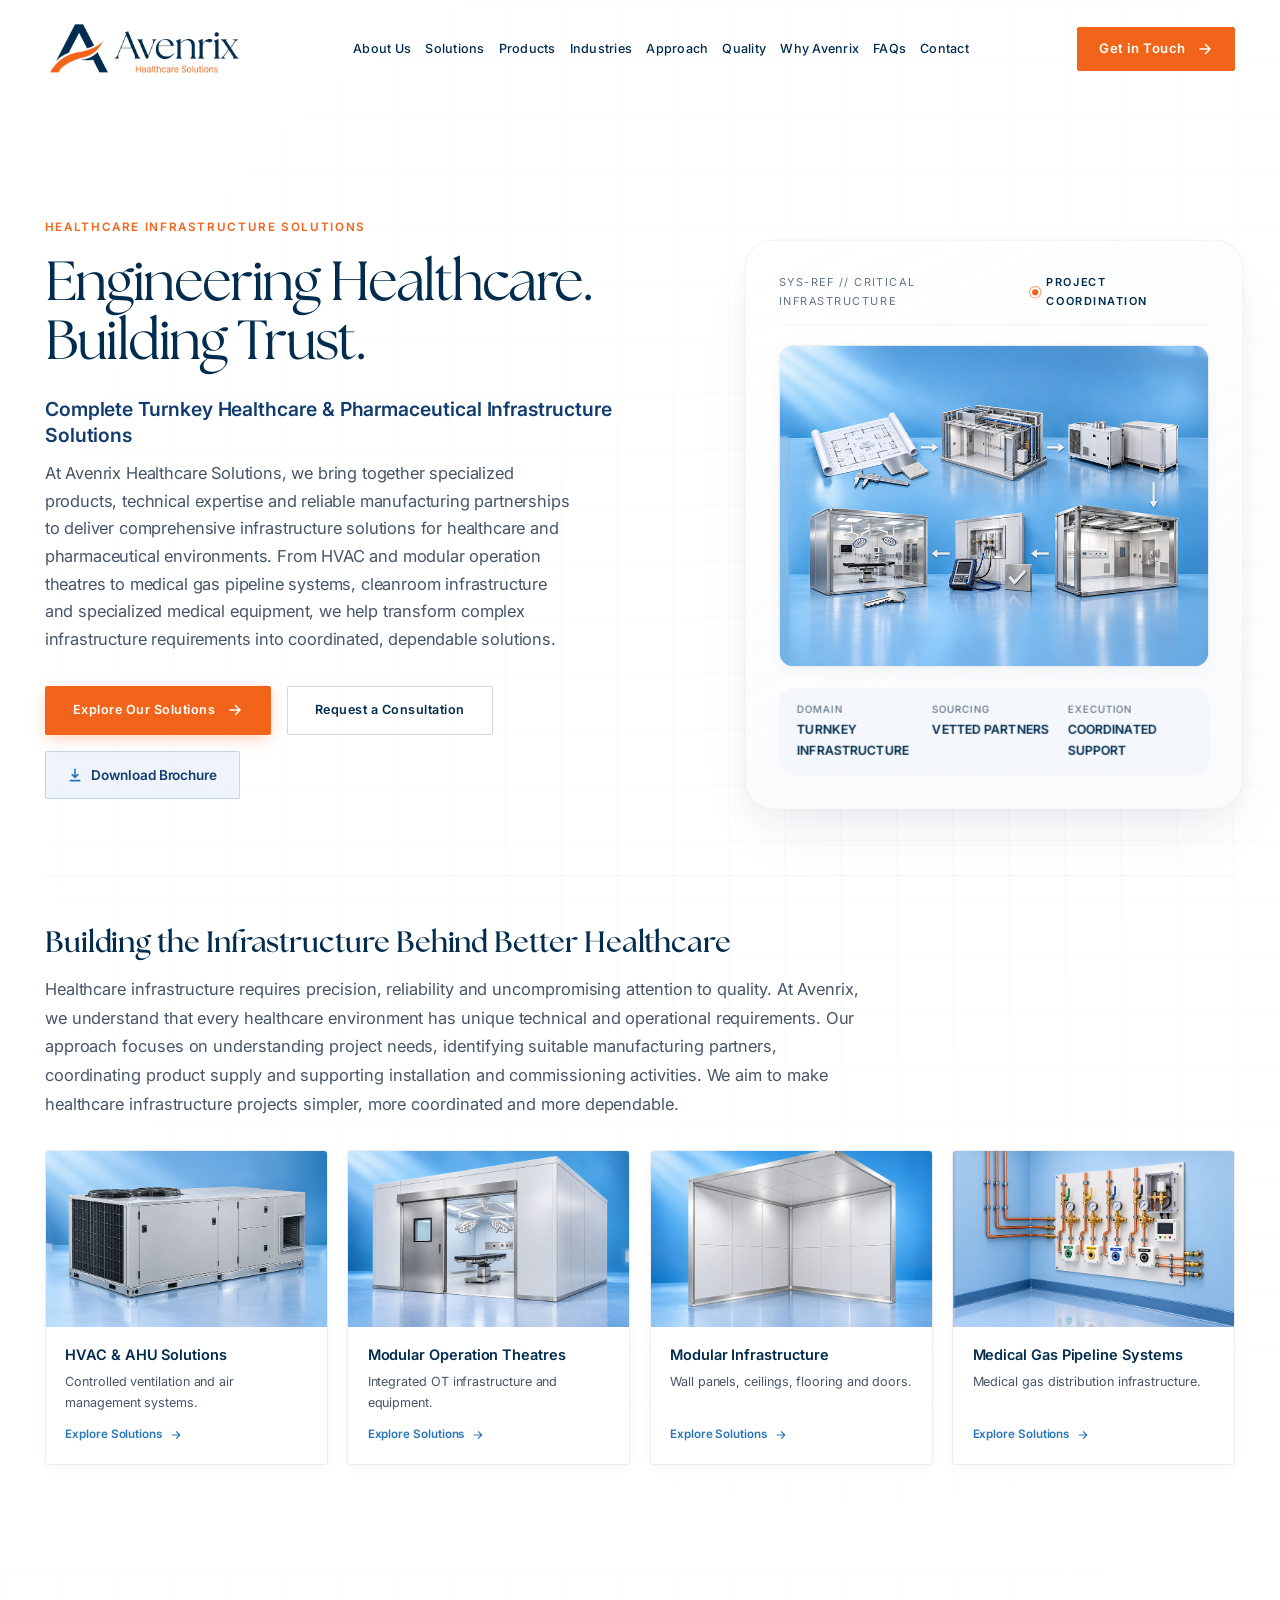
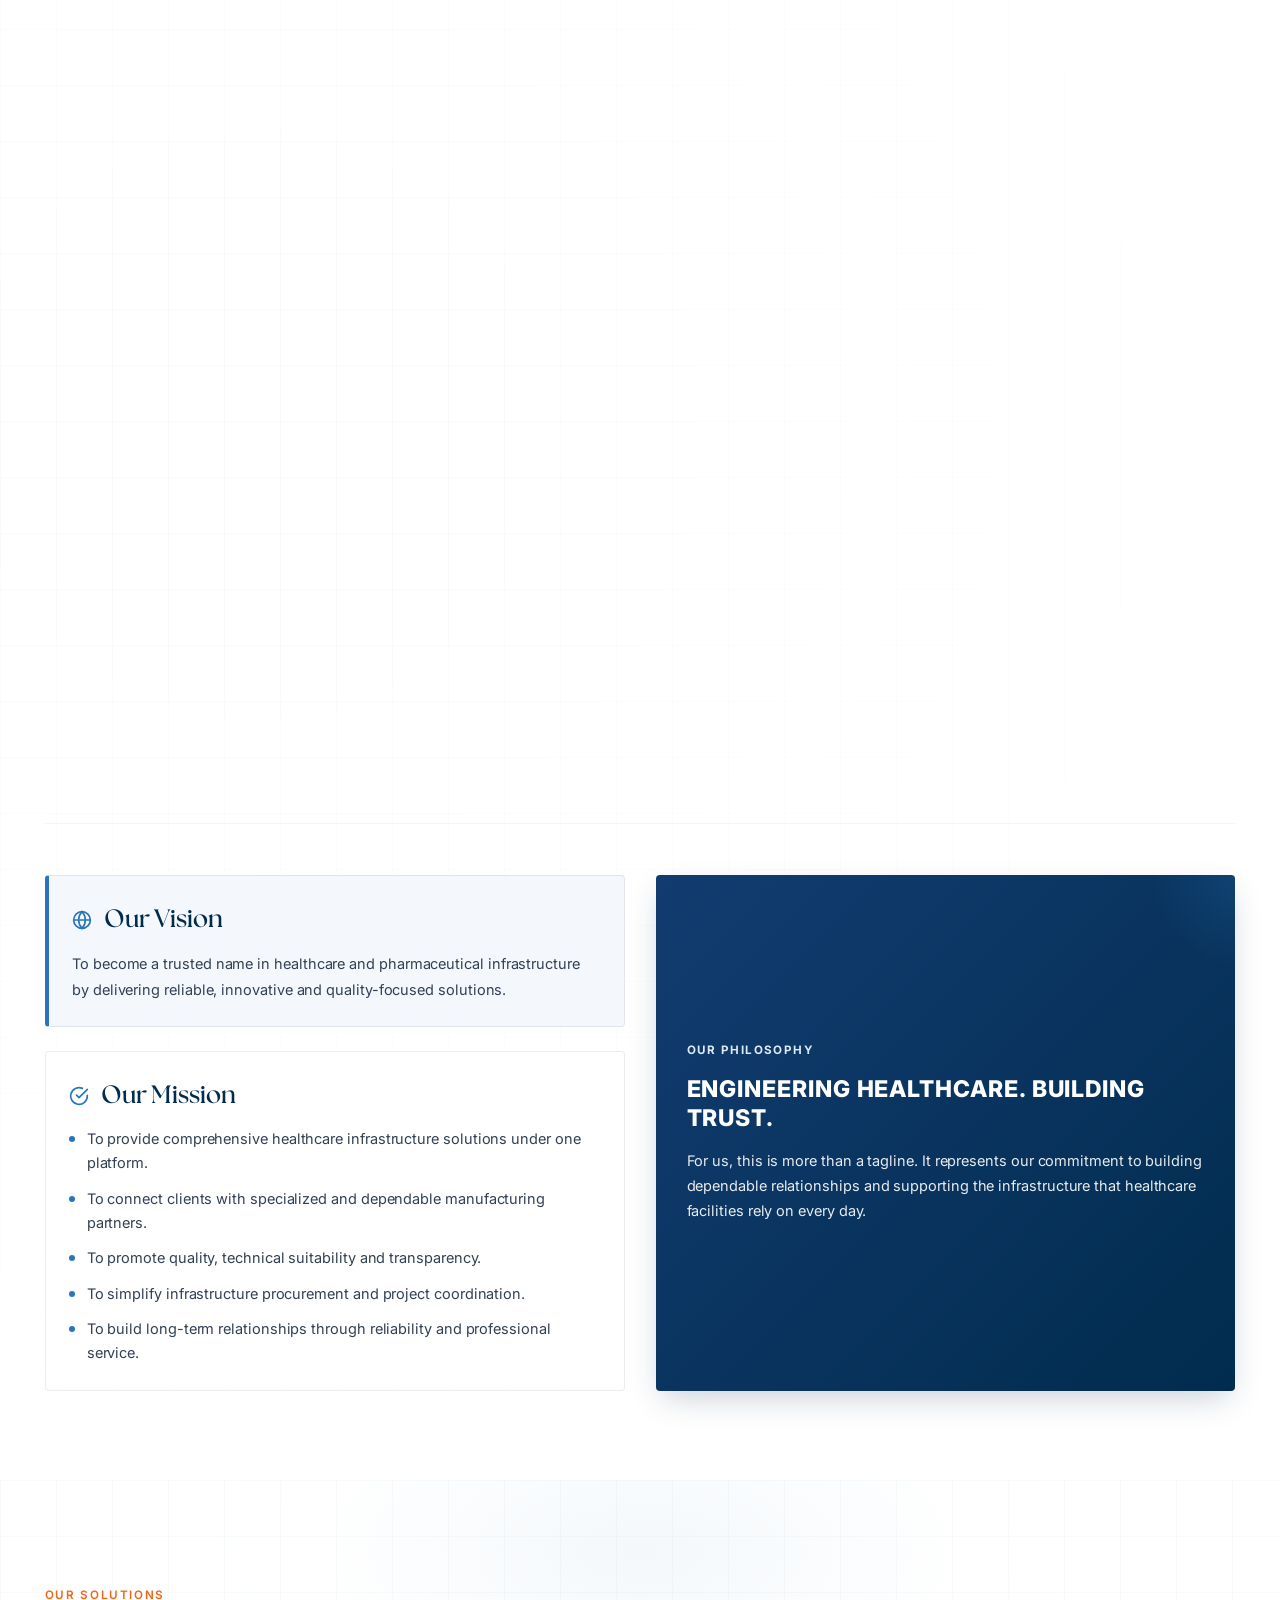
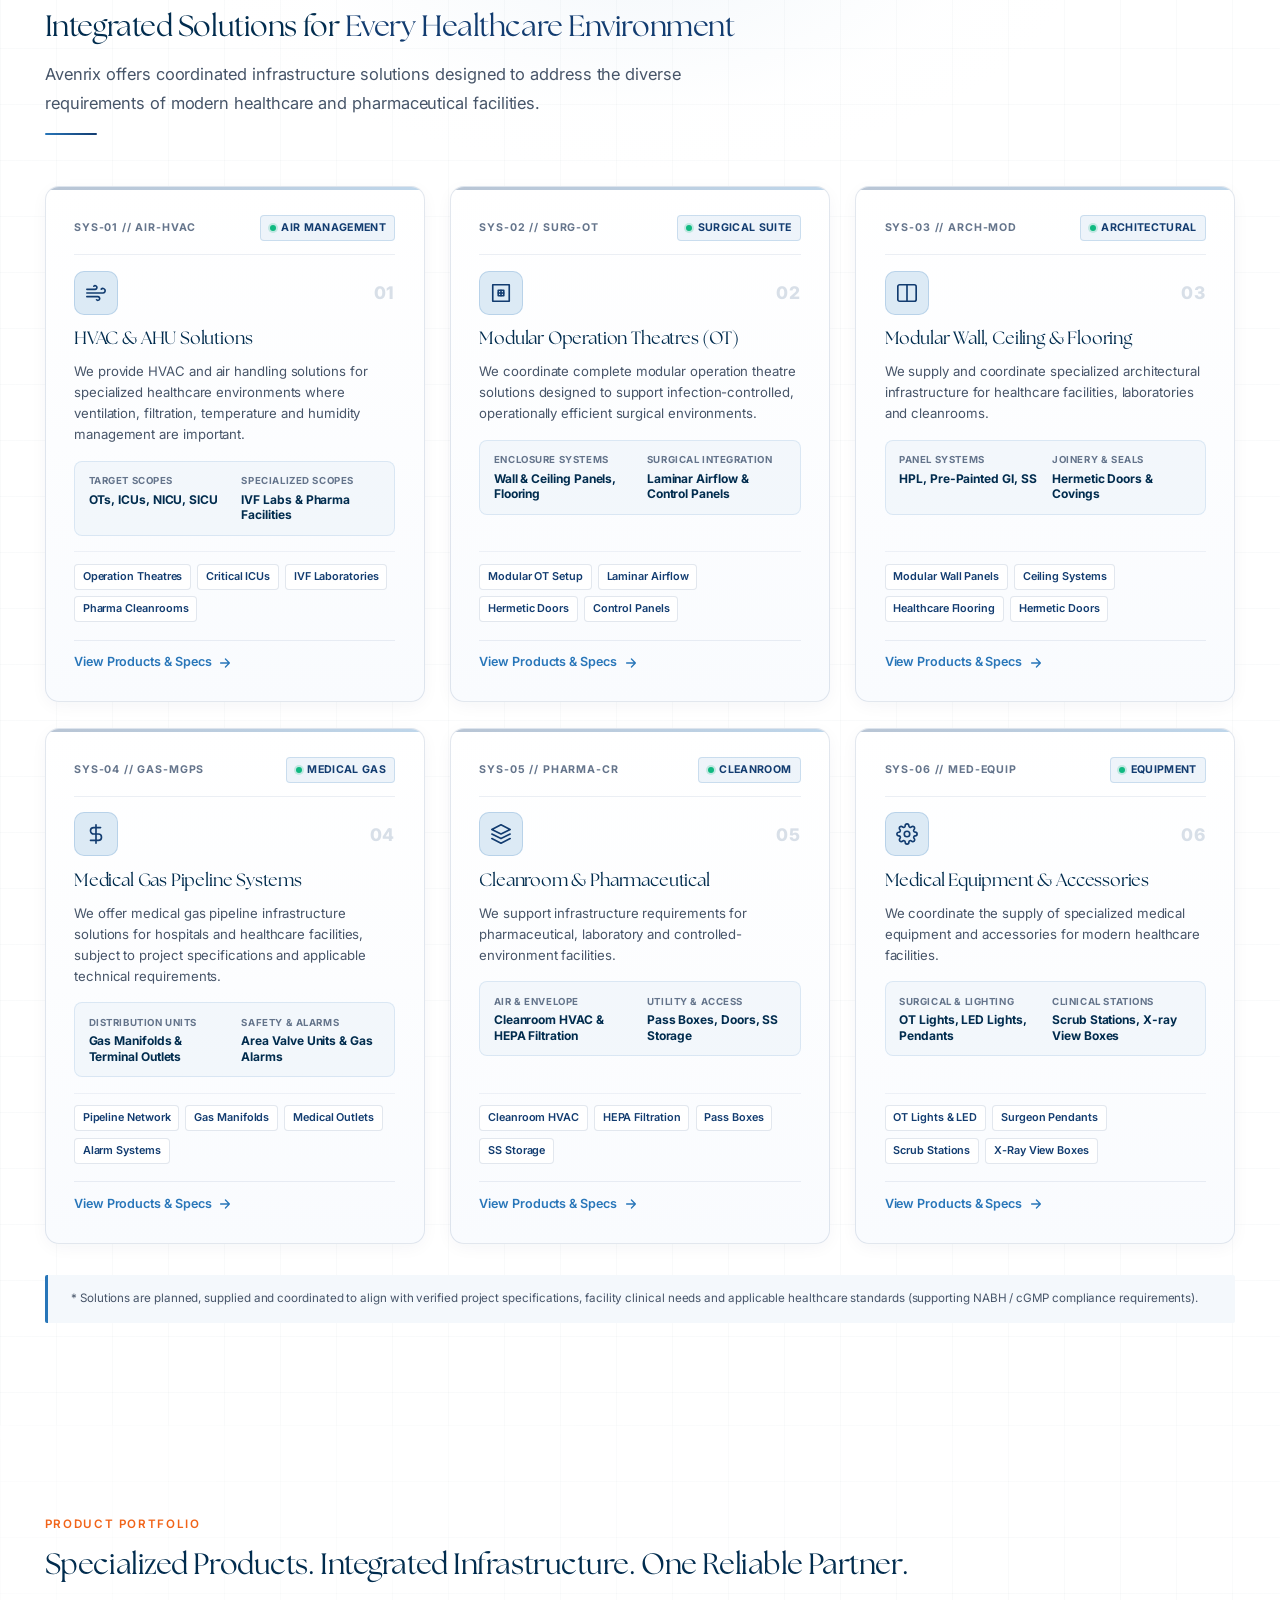
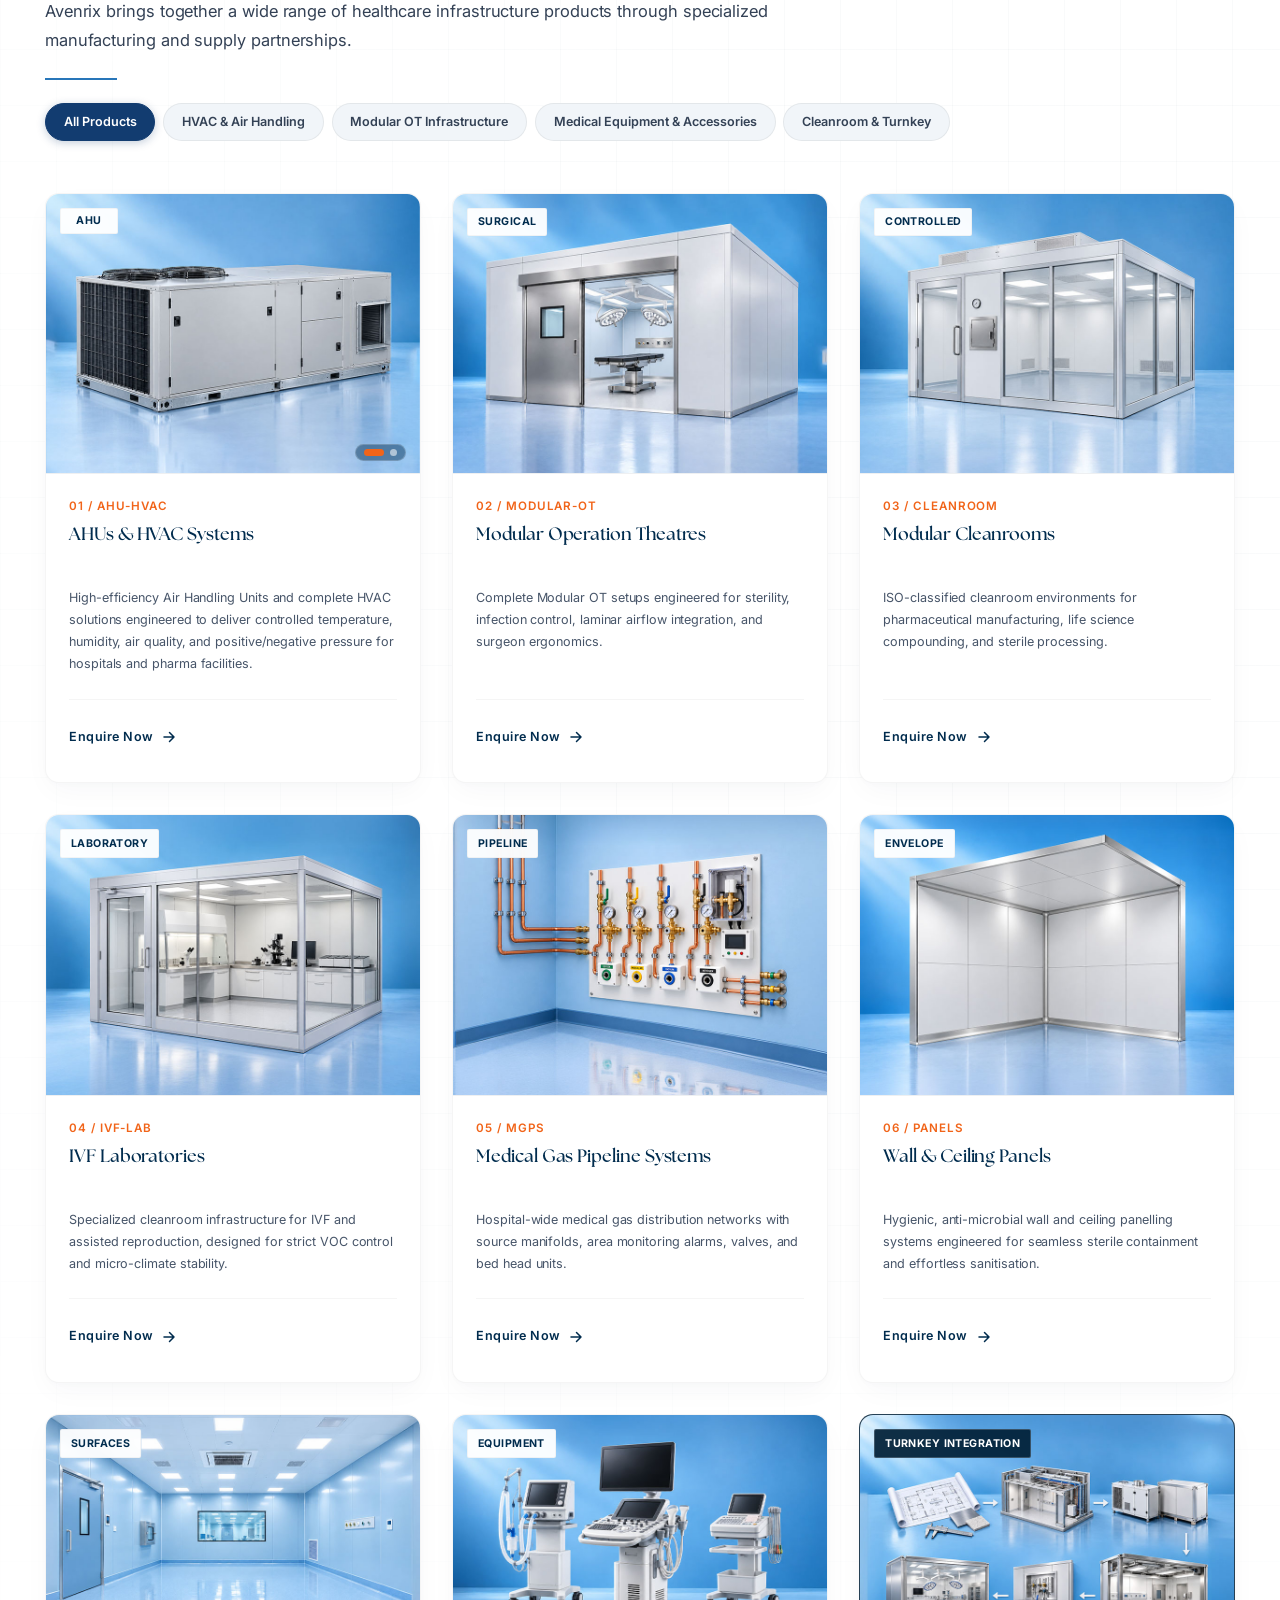
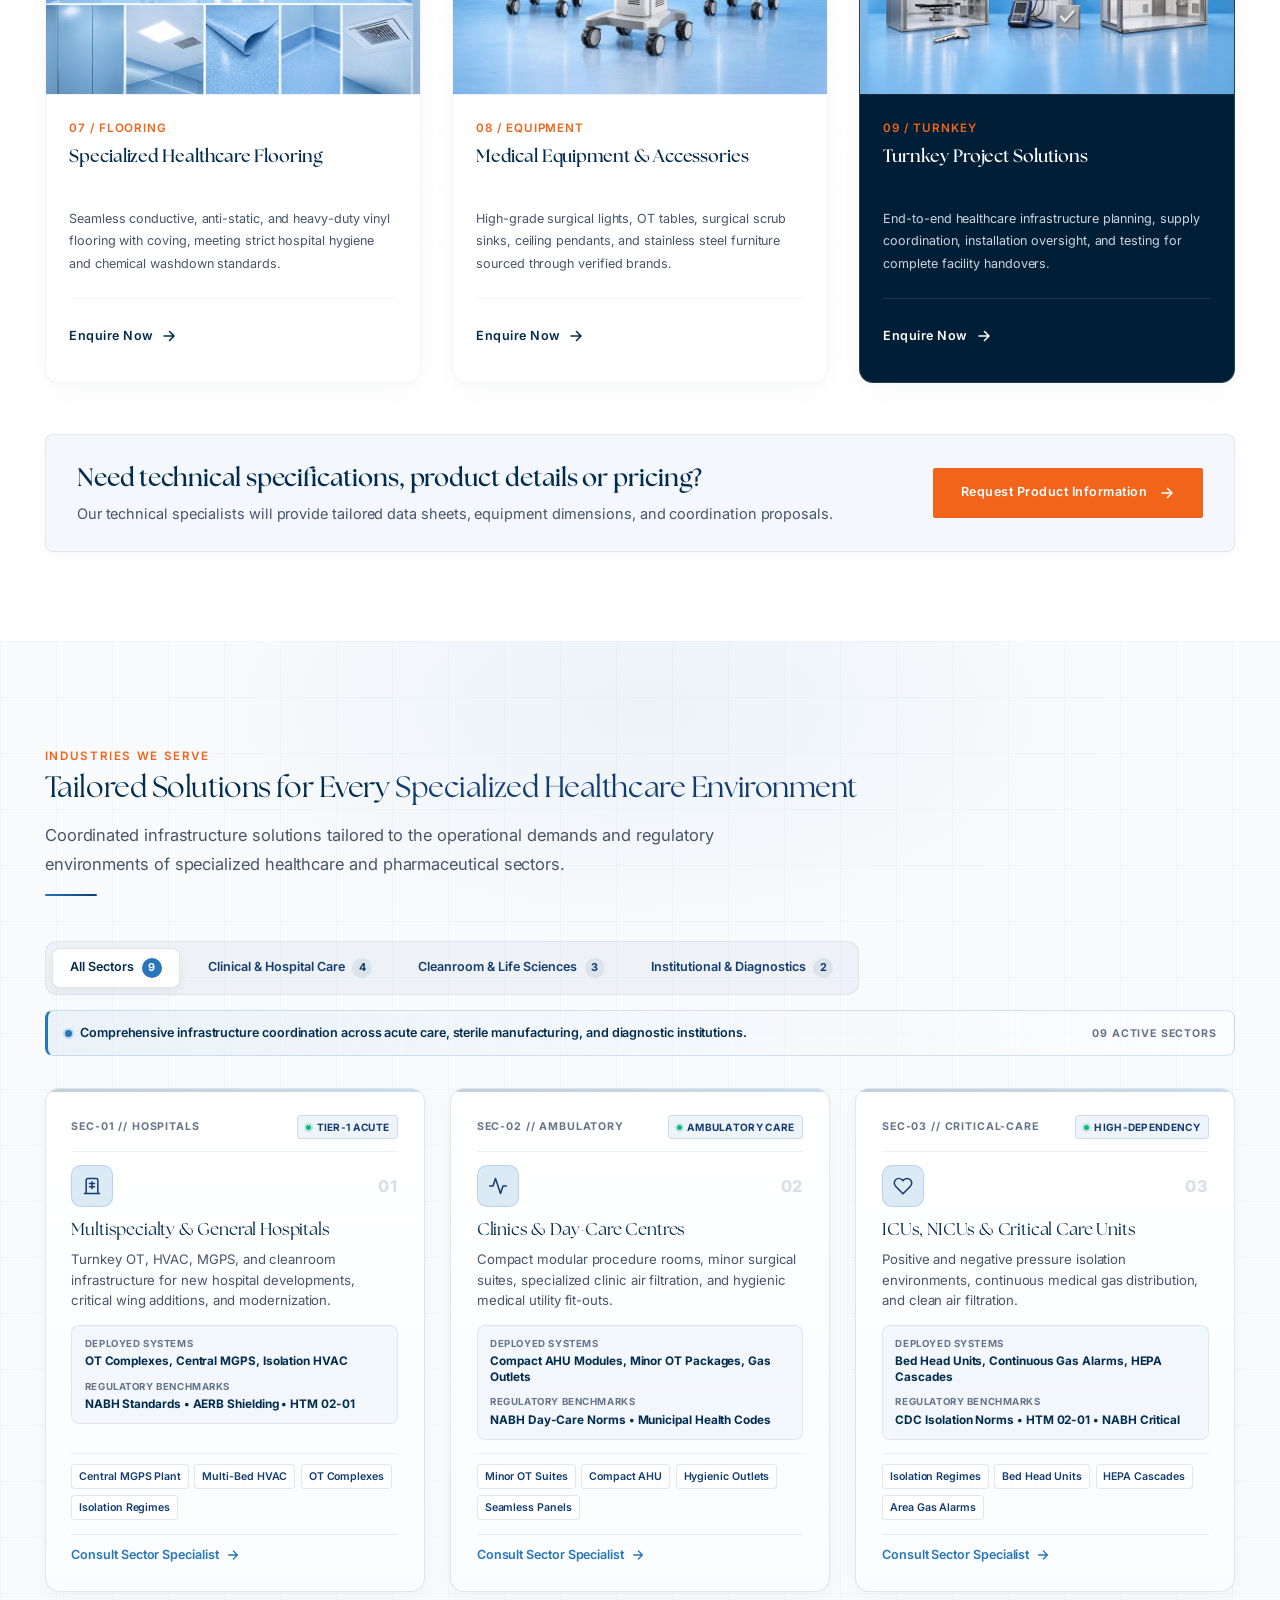
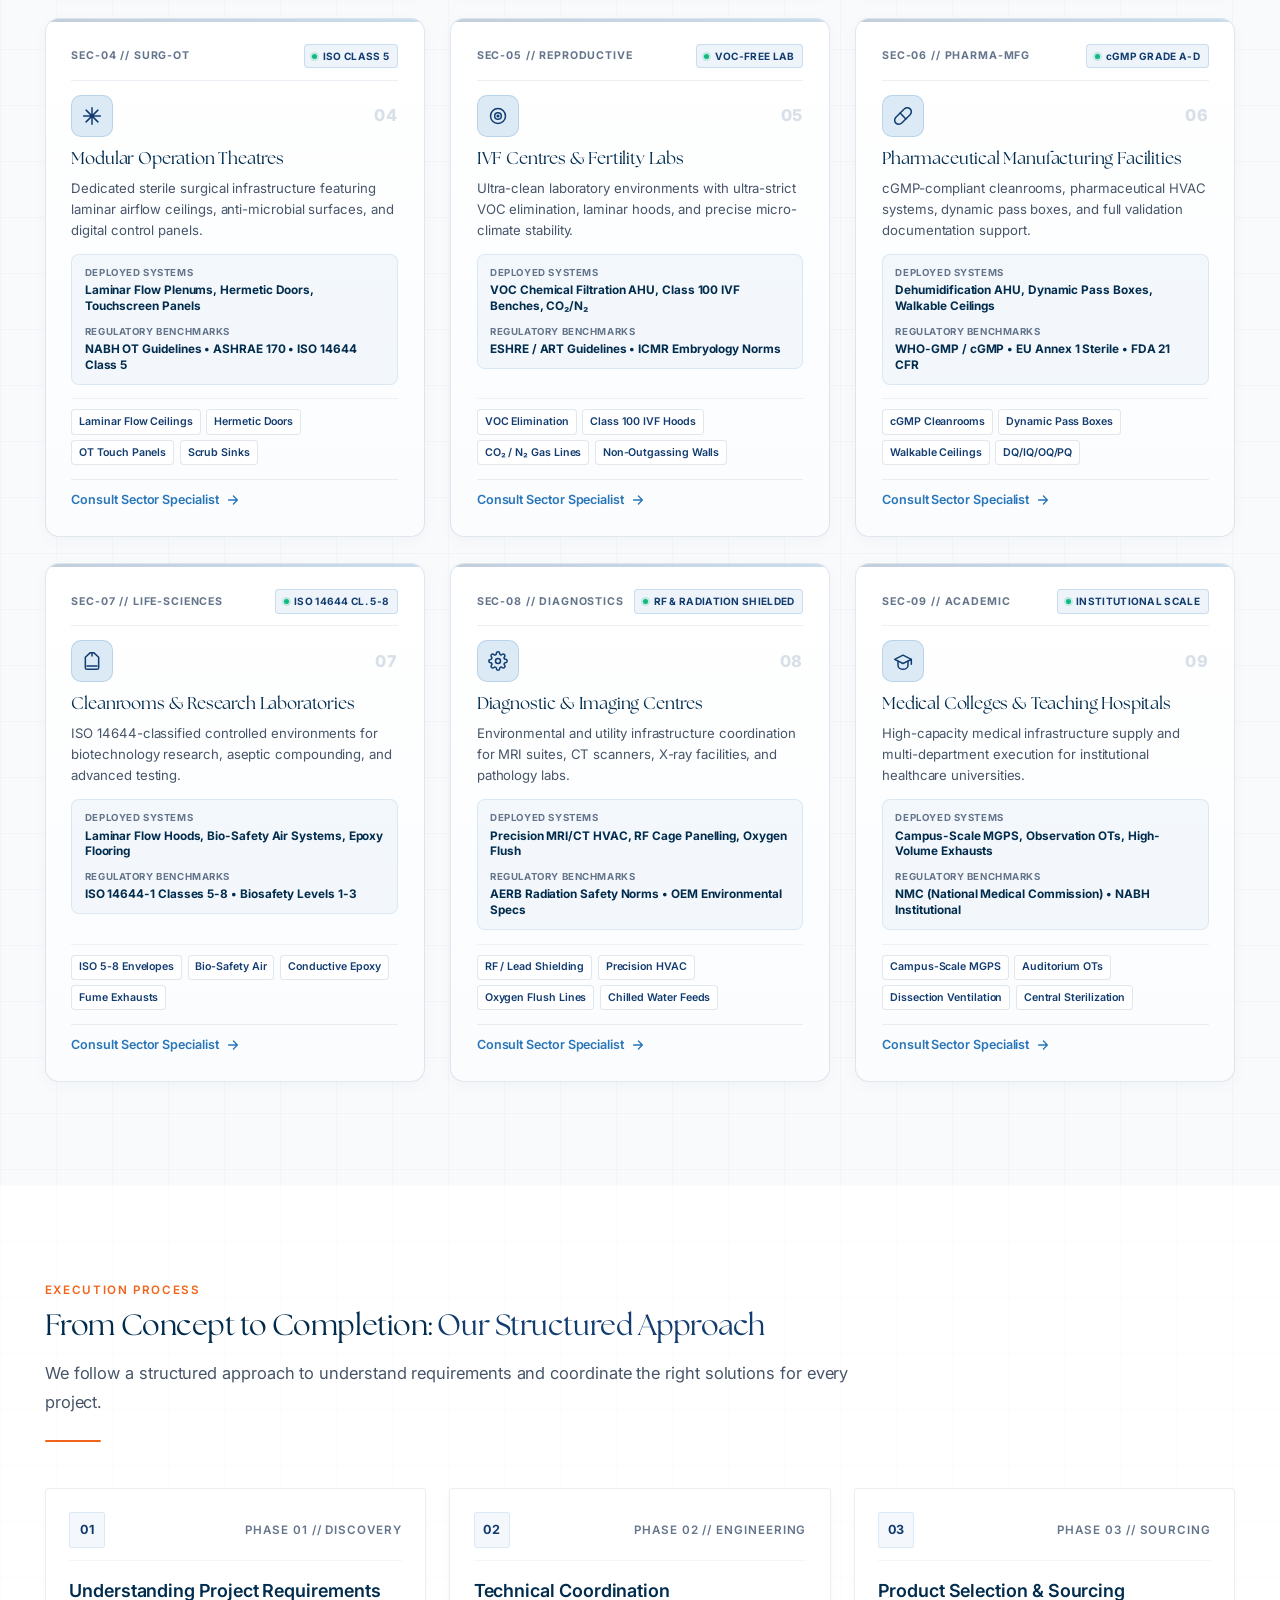
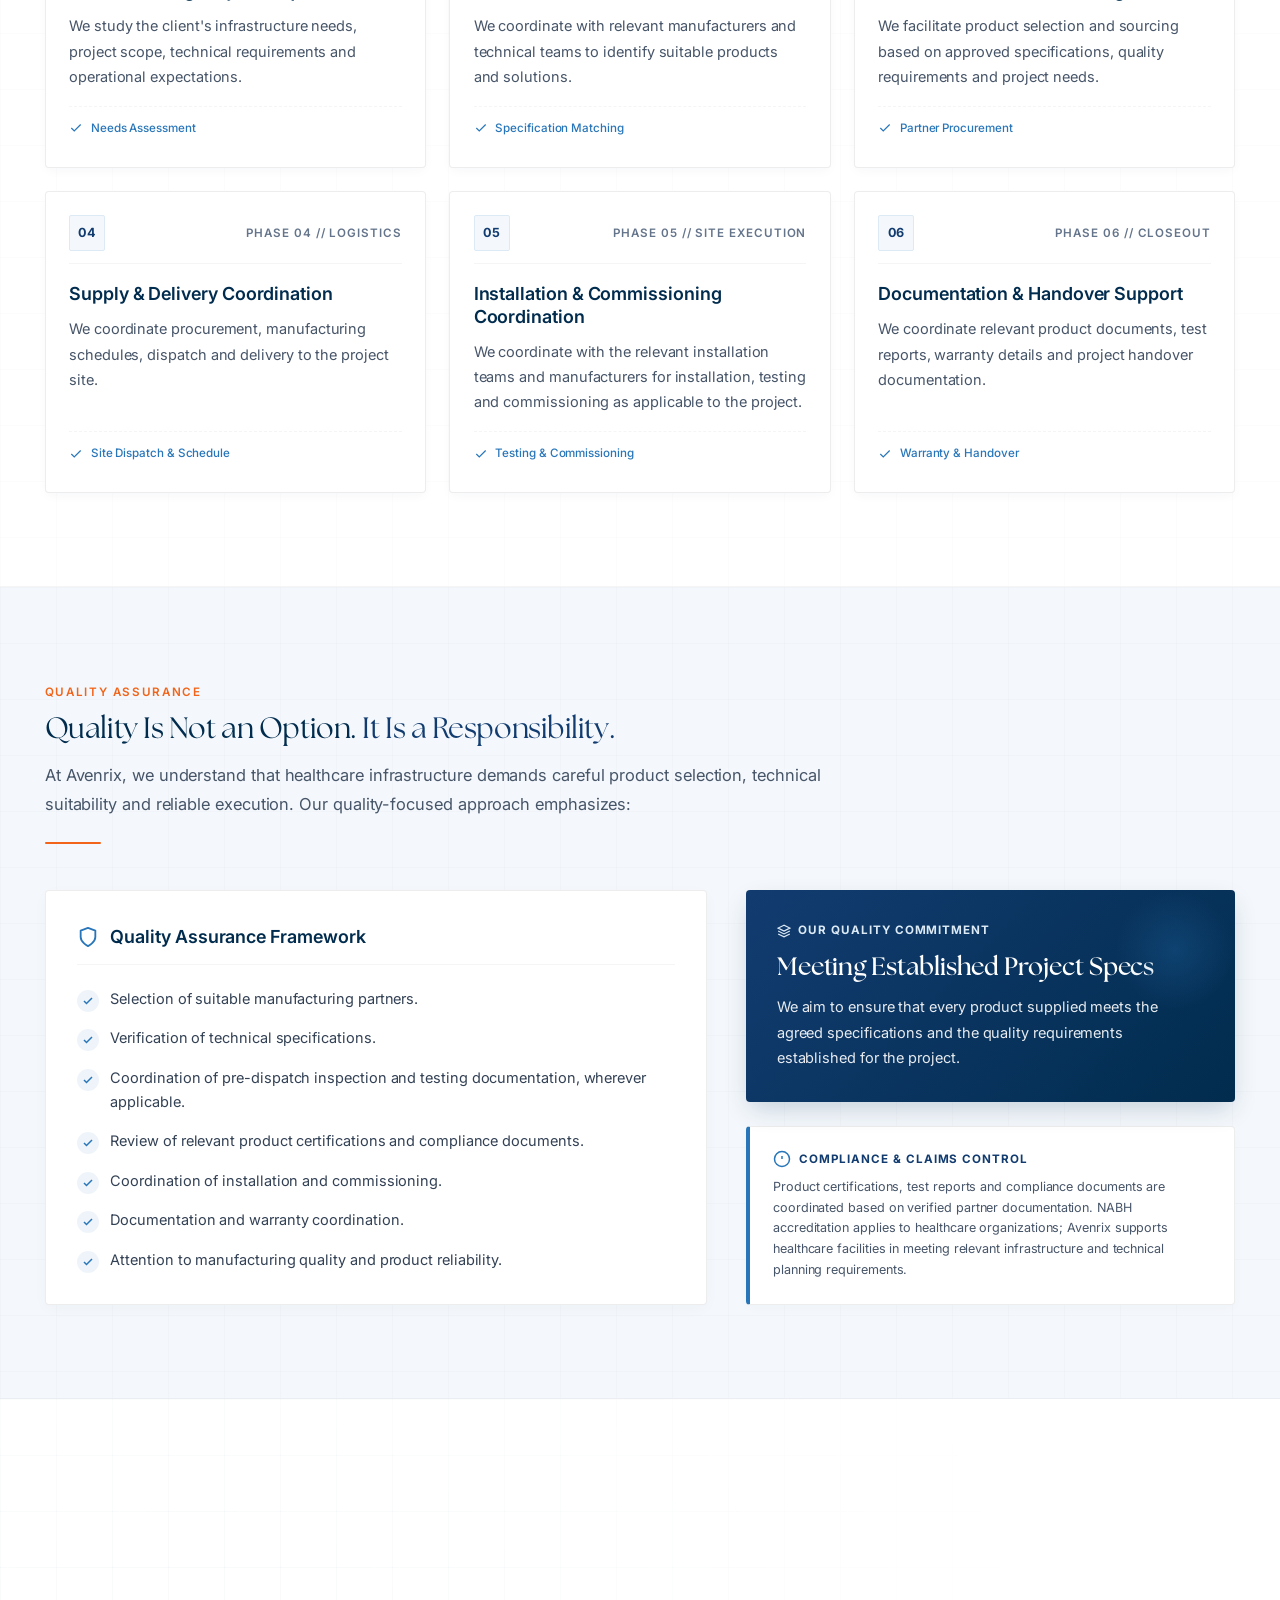
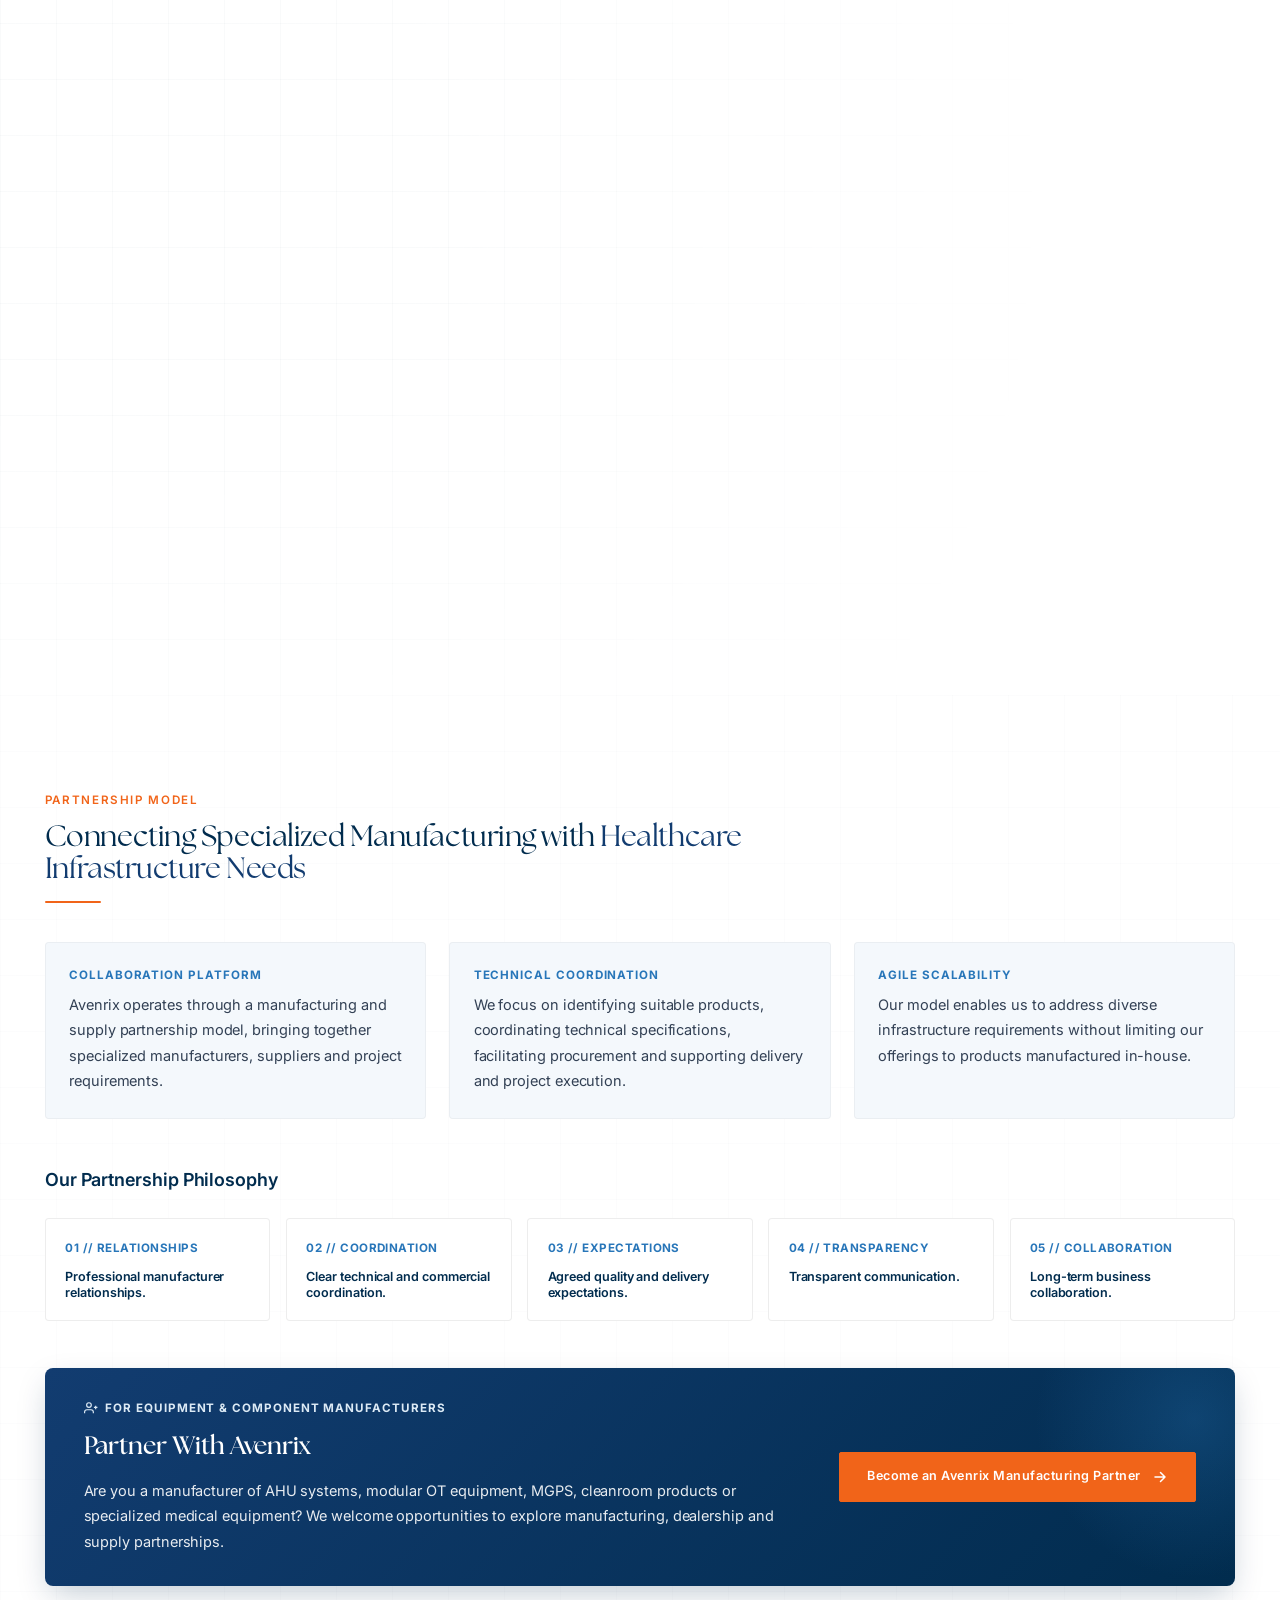
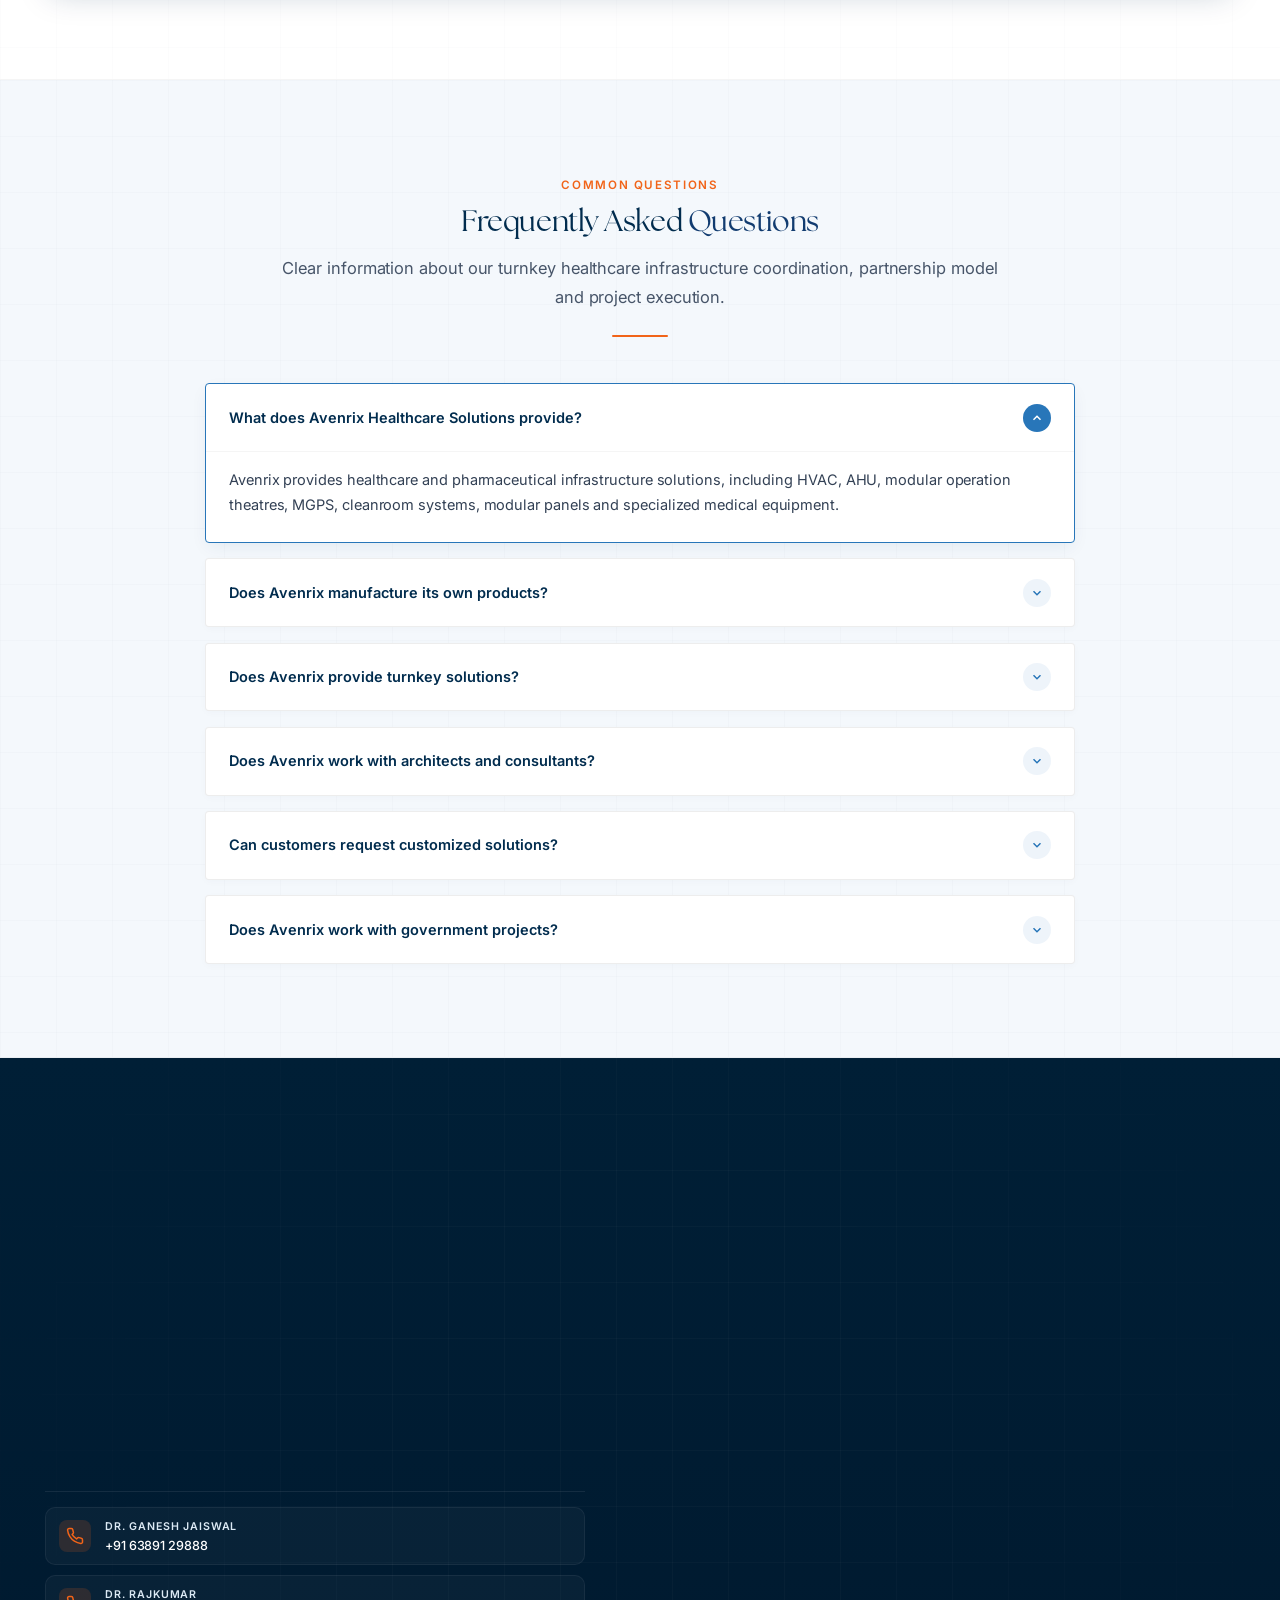
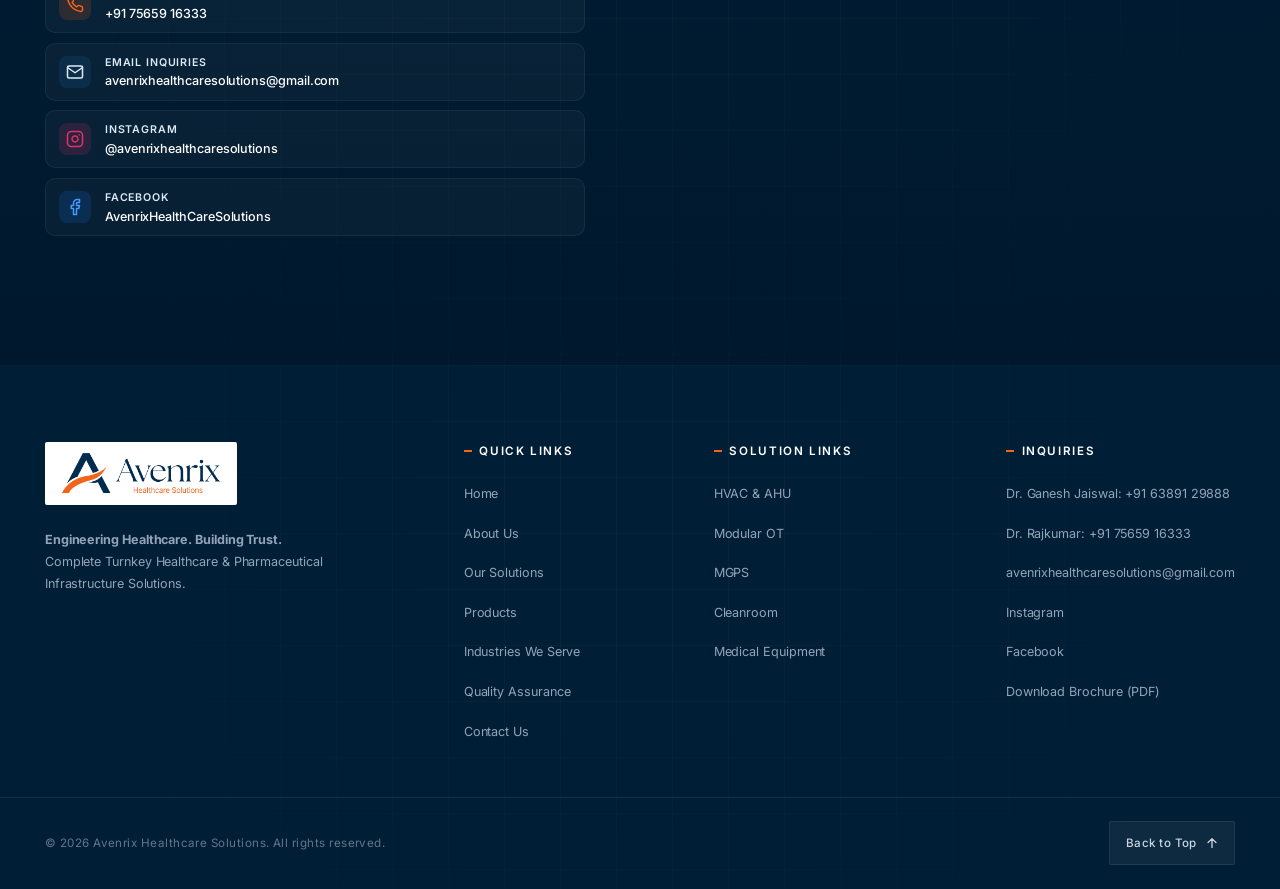
==== commit 99f35ab1: "client feedback new sections added added address contact no, vision mission" ====
--- a/index.html
+++ b/index.html
@@ -3,9 +3,9 @@
 <head>
   <meta charset="UTF-8">
   <meta name="viewport" content="width=device-width, initial-scale=1.0">
-  <meta name="description" content="Avenrix Healthcare Solutions — Complete healthcare infrastructure solutions for hospitals, clinics, and pharmaceutical facilities. Sourcing and solution coordination.">
+  <meta name="description" content="Avenrix Healthcare Solutions coordinates turnkey healthcare and pharmaceutical infrastructure solutions, including HVAC, modular OT, MGPS, cleanroom systems and medical equipment.">
   <meta name="theme-color" content="#123C70">
-  <title>Avenrix Healthcare Solutions — Engineering Healthcare. Building Trust.</title>
+  <title>Avenrix Healthcare Solutions | Turnkey Healthcare Infrastructure</title>
 
   <!-- Favicon -->
   <link rel="icon" type="image/png" href="images/Avenrix Logo Vertical.png">
@@ -23,7 +23,11 @@
   <link rel="stylesheet" href="css/solutions.css">
   <link rel="stylesheet" href="css/products.css">
   <link rel="stylesheet" href="css/industries.css">
+  <link rel="stylesheet" href="css/approach.css">
+  <link rel="stylesheet" href="css/quality.css">
   <link rel="stylesheet" href="css/values.css">
+  <link rel="stylesheet" href="css/partnerships.css">
+  <link rel="stylesheet" href="css/faqs.css">
   <link rel="stylesheet" href="css/contact.css">
   <link rel="stylesheet" href="css/footer.css">
 </head>
@@ -57,30 +61,18 @@
         >
       </a>
 
-      <!-- Desktop Navigation Menu (Proposal 7-Item Navigation) -->
+      <!-- Desktop Navigation Menu -->
       <nav class="avx-header__nav" aria-label="Primary Navigation">
         <ul class="avx-header__nav-list">
-          <li class="avx-header__nav-item">
-            <a href="#home" class="avx-header__nav-link is-active">Home</a>
-          </li>
-          <li class="avx-header__nav-item">
-            <a href="#about" class="avx-header__nav-link">About Us</a>
-          </li>
-          <li class="avx-header__nav-item">
-            <a href="#solutions" class="avx-header__nav-link">Solutions</a>
-          </li>
-          <li class="avx-header__nav-item">
-            <a href="#products" class="avx-header__nav-link">Products</a>
-          </li>
-          <li class="avx-header__nav-item">
-            <a href="#industries" class="avx-header__nav-link">Industries</a>
-          </li>
-          <li class="avx-header__nav-item">
-            <a href="#why-avenrix" class="avx-header__nav-link">Why Avenrix</a>
-          </li>
-          <li class="avx-header__nav-item">
-            <a href="#contact" class="avx-header__nav-link">Contact</a>
-          </li>
+          <li class="avx-header__nav-item"><a href="#about" class="avx-header__nav-link">About Us</a></li>
+          <li class="avx-header__nav-item"><a href="#solutions" class="avx-header__nav-link">Solutions</a></li>
+          <li class="avx-header__nav-item"><a href="#products" class="avx-header__nav-link">Products</a></li>
+          <li class="avx-header__nav-item"><a href="#industries" class="avx-header__nav-link">Industries</a></li>
+          <li class="avx-header__nav-item"><a href="#approach" class="avx-header__nav-link">Approach</a></li>
+          <li class="avx-header__nav-item"><a href="#quality" class="avx-header__nav-link">Quality</a></li>
+          <li class="avx-header__nav-item"><a href="#why-avenrix" class="avx-header__nav-link">Why Avenrix</a></li>
+          <li class="avx-header__nav-item"><a href="#faqs" class="avx-header__nav-link">FAQs</a></li>
+          <li class="avx-header__nav-item"><a href="#contact" class="avx-header__nav-link">Contact</a></li>
         </ul>
       </nav>
 
@@ -148,14 +140,18 @@
     <div class="avx-drawer__content">
       <nav class="avx-drawer__nav" aria-label="Mobile Menu Links">
         <ul class="avx-drawer__list">
-          <li class="avx-drawer__item"><a href="#home" class="avx-drawer__link">Home</a></li>
-          <li class="avx-drawer__item"><a href="#about" class="avx-drawer__link">About Us</a></li>
-          <li class="avx-drawer__item"><a href="#solutions" class="avx-drawer__link">Solutions</a></li>
-          <li class="avx-drawer__item"><a href="#products" class="avx-drawer__link">Products</a></li>
-          <li class="avx-drawer__item"><a href="#industries" class="avx-drawer__link">Industries</a></li>
-          <li class="avx-drawer__item"><a href="#why-avenrix" class="avx-drawer__link">Why Avenrix</a></li>
-          <li class="avx-drawer__item"><a href="#contact" class="avx-drawer__link">Contact</a></li>
-        </ul>
+        <li class="avx-drawer__item"><a href="#home" class="avx-drawer__link is-active">01. Home</a></li>
+        <li class="avx-drawer__item"><a href="#about" class="avx-drawer__link">02. About Us</a></li>
+        <li class="avx-drawer__item"><a href="#solutions" class="avx-drawer__link">03. Our Solutions</a></li>
+        <li class="avx-drawer__item"><a href="#products" class="avx-drawer__link">04. Products</a></li>
+        <li class="avx-drawer__item"><a href="#industries" class="avx-drawer__link">05. Industries We Serve</a></li>
+        <li class="avx-drawer__item"><a href="#approach" class="avx-drawer__link">06. Our Approach</a></li>
+        <li class="avx-drawer__item"><a href="#quality" class="avx-drawer__link">07. Quality Assurance</a></li>
+        <li class="avx-drawer__item"><a href="#why-avenrix" class="avx-drawer__link">08. Why Avenrix</a></li>
+        <li class="avx-drawer__item"><a href="#partnerships" class="avx-drawer__link">09. Partnerships</a></li>
+        <li class="avx-drawer__item"><a href="#faqs" class="avx-drawer__link">10. FAQs</a></li>
+        <li class="avx-drawer__item"><a href="#contact" class="avx-drawer__link">11. Contact Us</a></li>
+      </ul>
       </nav>
     </div>
     <div class="avx-drawer__footer">
@@ -169,6 +165,9 @@
        MAIN CONTENT: HERO
        ====================================================================== -->
   <main id="mainContent" role="main">
+        <!-- ======================================================================
+         SECTION 01: HOME
+         ====================================================================== -->
     <section class="avx-hero" id="home" aria-label="Hero Introduction">
       <!-- Architectural Grid Decorative Background -->
       <div class="avx-hero__grid-bg" aria-hidden="true"></div>
@@ -185,19 +184,23 @@
               Engineering Healthcare. <span class="avx-hero__title-accent">Building Trust.</span>
             </h1>
 
+            <p style="font-family: var(--avx-font-sans); font-size: clamp(1rem, 1.2vw + 0.5rem, 1.25rem); font-weight: 600; color: var(--avx-corp-navy); margin-bottom: var(--avx-space-3); line-height: 1.35;">
+              Complete Turnkey Healthcare &amp; Pharmaceutical Infrastructure Solutions
+            </p>
+
             <p class="avx-hero__desc">
-              Complete Healthcare Infrastructure Solutions for Hospitals, Clinics and Pharmaceutical Facilities.
+              At Avenrix Healthcare Solutions, we bring together specialized products, technical expertise and reliable manufacturing partnerships to deliver comprehensive infrastructure solutions for healthcare and pharmaceutical environments. From HVAC and modular operation theatres to medical gas pipeline systems, cleanroom infrastructure and specialized medical equipment, we help transform complex infrastructure requirements into coordinated, dependable solutions.
             </p>
 
             <div class="avx-hero__ctas">
               <a href="#solutions" class="avx-btn avx-btn--primary avx-hero__btn-primary">
-                <span>Explore Solutions</span>
+                <span>Explore Our Solutions</span>
                 <svg class="avx-icon" width="16" height="16" viewBox="0 0 16 16" fill="none" aria-hidden="true">
                   <path d="M3 8H13M13 8L8.5 3.5M13 8L8.5 12.5" stroke="currentColor" stroke-width="1.5" stroke-linecap="round" stroke-linejoin="round"/>
                 </svg>
               </a>
               <a href="#contact" class="avx-btn avx-btn--secondary avx-hero__btn-secondary">
-                <span>Get in Touch</span>
+                <span>Request a Consultation</span>
               </a>
               <a href="Avenrix-Healthcare-Solutions-Brochure.pdf" download class="avx-hero__btn-brochure" aria-label="Download Avenrix Company Brochure PDF">
                 <svg width="16" height="16" viewBox="0 0 20 20" fill="none" stroke="currentColor" stroke-width="2" stroke-linecap="round" stroke-linejoin="round" aria-hidden="true">
@@ -213,10 +216,10 @@
             <div class="avx-hero__visual" id="heroVisual">
               <!-- Card Header Bar -->
               <div class="avx-hero__visual-meta">
-                <span class="avx-hero__visual-id">SYS-REF // CRITICAL ENV SPEC</span>
+                <span class="avx-hero__visual-id">SYS-REF // CRITICAL INFRASTRUCTURE</span>
                 <span class="avx-hero__visual-status">
                   <span class="avx-hero__status-pulse" aria-hidden="true"></span>
-                  <span>SYSTEM OVERVIEW</span>
+                  <span>PROJECT COORDINATION</span>
                 </span>
               </div>
 
@@ -235,19 +238,87 @@
               <!-- Technical Specification Footer -->
               <div class="avx-hero__visual-spec">
                 <div class="avx-hero__spec-item">
-                  <span class="avx-hero__spec-label">FILTRATION</span>
-                  <span class="avx-hero__spec-val">HEPA H14 / 99.995%</span>
+                  <span class="avx-hero__spec-label">DOMAIN</span>
+                  <span class="avx-hero__spec-val">TURNKEY INFRASTRUCTURE</span>
                 </div>
                 <div class="avx-hero__spec-item">
-                  <span class="avx-hero__spec-label">PRESSURE</span>
-                  <span class="avx-hero__spec-val">+15 Pa POSITIVE</span>
+                  <span class="avx-hero__spec-label">SOURCING</span>
+                  <span class="avx-hero__spec-val">VETTED PARTNERS</span>
                 </div>
                 <div class="avx-hero__spec-item">
                   <span class="avx-hero__spec-label">EXECUTION</span>
-                  <span class="avx-hero__spec-val">TURNKEY END-TO-END</span>
-                </div>
-              </div>
-            </div>
+                  <span class="avx-hero__spec-val">COORDINATED SUPPORT</span>
+                </div>
+              </div>
+            </div>
+          </div>
+        </div>
+
+        <!-- Homepage Introduction & Highlight Cards (Section 4.1) -->
+        <div class="avx-hero-intro">
+          <div class="avx-hero-intro__header">
+            <h2 class="avx-hero-intro__title">Building the Infrastructure Behind Better Healthcare</h2>
+            <p class="avx-hero-intro__lead">
+              Healthcare infrastructure requires precision, reliability and uncompromising attention to quality. At Avenrix, we understand that every healthcare environment has unique technical and operational requirements. Our approach focuses on understanding project needs, identifying suitable manufacturing partners, coordinating product supply and supporting installation and commissioning activities. We aim to make healthcare infrastructure projects simpler, more coordinated and more dependable.
+            </p>
+          </div>
+
+          <div class="avx-hero-intro__grid" role="list">
+            <a href="#solutions" class="avx-intro-card" role="listitem">
+              <div class="avx-intro-card__media">
+                <img src="images/products/02 AHU - Air Handling Unit.jpg" alt="HVAC & AHU Solutions" class="avx-intro-card__img" loading="lazy" decoding="async">
+              </div>
+              <div class="avx-intro-card__body">
+                <h3 class="avx-intro-card__title">HVAC &amp; AHU Solutions</h3>
+                <p class="avx-intro-card__desc">Controlled ventilation and air management systems.</p>
+                <span class="avx-intro-card__link">
+                  <span>Explore Solutions</span>
+                  <svg viewBox="0 0 16 16" fill="none"><path d="M3 8H13M13 8L8.5 3.5M13 8L8.5 12.5" stroke="currentColor" stroke-width="1.5" stroke-linecap="round" stroke-linejoin="round"/></svg>
+                </span>
+              </div>
+            </a>
+
+            <a href="#solutions" class="avx-intro-card" role="listitem">
+              <div class="avx-intro-card__media">
+                <img src="images/products/04 Modulalr Operation Theater.jpg" alt="Modular Operation Theatres" class="avx-intro-card__img" loading="lazy" decoding="async">
+              </div>
+              <div class="avx-intro-card__body">
+                <h3 class="avx-intro-card__title">Modular Operation Theatres</h3>
+                <p class="avx-intro-card__desc">Integrated OT infrastructure and equipment.</p>
+                <span class="avx-intro-card__link">
+                  <span>Explore Solutions</span>
+                  <svg viewBox="0 0 16 16" fill="none"><path d="M3 8H13M13 8L8.5 3.5M13 8L8.5 12.5" stroke="currentColor" stroke-width="1.5" stroke-linecap="round" stroke-linejoin="round"/></svg>
+                </span>
+              </div>
+            </a>
+
+            <a href="#solutions" class="avx-intro-card" role="listitem">
+              <div class="avx-intro-card__media">
+                <img src="images/products/08 Wall & Ceiling Panels.jpg" alt="Modular Infrastructure" class="avx-intro-card__img" loading="lazy" decoding="async">
+              </div>
+              <div class="avx-intro-card__body">
+                <h3 class="avx-intro-card__title">Modular Infrastructure</h3>
+                <p class="avx-intro-card__desc">Wall panels, ceilings, flooring and doors.</p>
+                <span class="avx-intro-card__link">
+                  <span>Explore Solutions</span>
+                  <svg viewBox="0 0 16 16" fill="none"><path d="M3 8H13M13 8L8.5 3.5M13 8L8.5 12.5" stroke="currentColor" stroke-width="1.5" stroke-linecap="round" stroke-linejoin="round"/></svg>
+                </span>
+              </div>
+            </a>
+
+            <a href="#solutions" class="avx-intro-card" role="listitem">
+              <div class="avx-intro-card__media">
+                <img src="images/products/07 Medical Gas Pipeline System.jpg" alt="Medical Gas Pipeline Systems" class="avx-intro-card__img" loading="lazy" decoding="async">
+              </div>
+              <div class="avx-intro-card__body">
+                <h3 class="avx-intro-card__title">Medical Gas Pipeline Systems</h3>
+                <p class="avx-intro-card__desc">Medical gas distribution infrastructure.</p>
+                <span class="avx-intro-card__link">
+                  <span>Explore Solutions</span>
+                  <svg viewBox="0 0 16 16" fill="none"><path d="M3 8H13M13 8L8.5 3.5M13 8L8.5 12.5" stroke="currentColor" stroke-width="1.5" stroke-linecap="round" stroke-linejoin="round"/></svg>
+                </span>
+              </div>
+            </a>
           </div>
         </div>
       </div>
@@ -255,6 +326,9 @@
 
     <!-- ======================================================================
          SECTION 01: ABOUT AVENRIX
+         ====================================================================== -->
+        <!-- ======================================================================
+         SECTION 02: ABOUT AVENRIX
          ====================================================================== -->
     <section class="avx-about" id="about" aria-label="About Avenrix Healthcare Solutions">
       <!-- Subtle Architectural Watermark Grid -->
@@ -273,51 +347,38 @@
             Your Trusted Healthcare &amp; Pharmaceutical <span class="avx-about__title-accent">Infrastructure Solutions Provider</span>
           </h2>
 
-          <p class="avx-about__intro">
-            Avenrix Healthcare Solutions is a dedicated healthcare and pharmaceutical infrastructure solutions provider. We specialize in coordinating, supplying, and executing critical and controlled environment projects for hospitals, cleanrooms, and healthcare facilities.
-          </p>
-
           <div class="avx-about__accent-rule" aria-hidden="true"></div>
         </div>
 
-        <!-- Asymmetric Editorial Body Layout -->
+        <!-- Asymmetric Editorial Body Layout (Who We Are per 4.2) -->
         <div class="avx-about__layout">
-          <!-- Left Column: Structured Narrative & Sourcing Model -->
+          <!-- Left Column: Who We Are Structured Narrative -->
           <div class="avx-about__narrative">
             <div class="avx-about__lead-card">
-              <p class="avx-about__lead-text">
-                Rather than manufacturing in-house, we operate on a quality-driven sourcing and partner model — connecting clients with top-tier, quality-certified manufacturers while taking end-to-end responsibility for planning, supply, installation coordination, and project execution.
-              </p>
-            </div>
-
-            <!-- Sourcing & Partner Model Scope Directory -->
-            <div class="avx-about__solutions-scope">
-              <h3 class="avx-about__scope-heading">Core Sourcing &amp; Execution Principles</h3>
-              <p class="avx-about__scope-desc">
-                We bridge the gap between specialized manufacturers and healthcare providers, ensuring technical precision, compliance, and seamless execution without brand lock-in.
-              </p>
-              
-              <!-- Solution Domain Tags -->
-              <div class="avx-about__tags" aria-label="Avenrix Core Principles">
-                <span class="avx-about__tag">Sourcing &amp; Partner Model</span>
-                <span class="avx-about__tag">NABH &amp; GMP Quality Assured</span>
-                <span class="avx-about__tag">End-to-End Coordination</span>
-                <span class="avx-about__tag">Zero Brand Lock-In</span>
-                <span class="avx-about__tag">Turnkey Execution</span>
-                <span class="avx-about__tag">Cost &amp; Efficiency Focused</span>
-              </div>
-            </div>
-
-            <!-- Turnkey Project Execution Block -->
-            <div class="avx-about__execution">
+              <p class="avx-about__lead-text" style="font-weight: 500; font-size: 1.05rem; color: var(--avx-navy); margin-bottom: var(--avx-space-4);">
+                Avenrix Healthcare Solutions is a healthcare infrastructure solutions company focused on delivering integrated products and turnkey solutions for hospitals, pharmaceutical facilities and specialized healthcare environments.
+              </p>
+              <p class="avx-about__lead-text" style="color: var(--avx-slate-700); margin-bottom: var(--avx-space-4);">
+                We bring together specialized manufacturers, technical resources and project coordination to address diverse infrastructure requirements under one platform.
+              </p>
+              <p class="avx-about__lead-text" style="color: var(--avx-slate-700); margin-bottom: var(--avx-space-4);">
+                Our approach is built around understanding client requirements, sourcing suitable products, coordinating with manufacturing partners and supporting project execution.
+              </p>
+              <p class="avx-about__lead-text" style="color: var(--avx-slate-700); margin: 0;">
+                We believe that dependable healthcare infrastructure begins with the right products, the right technical approach and the right partnerships.
+              </p>
+            </div>
+
+            <!-- Single-Point Project Accountability -->
+            <div class="avx-about__execution" style="margin-top: var(--avx-space-6);">
               <div class="avx-about__execution-header">
                 <svg class="avx-icon" width="20" height="20" viewBox="0 0 20 20" fill="none" aria-hidden="true">
                   <path d="M10 2V6M10 14V18M2 10H6M14 10H18M4.93 4.93L7.76 7.76M12.24 12.24L15.07 15.07M4.93 15.07L7.76 12.24M12.24 7.76L15.07 4.93" stroke="var(--avx-blue)" stroke-width="1.8" stroke-linecap="round"/>
                 </svg>
-                <h4 class="avx-about__execution-title">Single-Point Project Accountability</h4>
+                <h3 class="avx-about__execution-title" style="margin: 0;">Turnkey Coordination &amp; Execution</h3>
               </div>
               <p class="avx-about__execution-text">
-                From initial spatial consultation and specification matching to product sourcing, site installation, and final handover, we work closely with clients and trusted manufacturing partners to deliver reliable, application-specific infrastructure.
+                From initial project scope review and specification alignment to product sourcing, delivery coordination and commissioning support, we provide coordinated infrastructure execution tailored to project requirements.
               </p>
             </div>
           </div>
@@ -325,20 +386,18 @@
           <!-- Right Column: Architectural Visual Frame -->
           <div class="avx-about__visual-col">
             <div class="avx-about__media">
-              <!-- Visual Header Bar -->
               <div class="avx-about__media-meta">
-                <span>ARCH-REF // CRITICAL SPATIAL MODEL</span>
+                <span>ARCH-REF // INFRASTRUCTURE MODEL</span>
                 <span class="avx-about__media-status">
                   <span class="avx-about__media-dot" aria-hidden="true"></span>
                   <span>SYSTEM CROSS-SECTION</span>
                 </span>
               </div>
 
-              <!-- Graphic / Image Frame -->
               <div class="avx-about__image-frame">
                 <img 
                   src="images/aboutus.jpg" 
-                  alt="Avenrix Critical Healthcare Infrastructure and Intensive Care Medical Installation" 
+                  alt="Avenrix Critical Healthcare Infrastructure and Modular Cleanroom Installation" 
                   class="avx-about__image" 
                   width="800" 
                   height="600"
@@ -347,22 +406,79 @@
                 >
               </div>
 
-              <!-- Visual Specification Bar -->
               <div class="avx-about__media-specs">
                 <div class="avx-about__spec-col">
                   <span class="avx-about__spec-label">MODEL</span>
-                  <span class="avx-about__spec-val">Sourcing &amp; Execution</span>
+                  <span class="avx-about__spec-val">Sourcing &amp; Coordination</span>
                 </div>
                 <div class="avx-about__spec-col">
-                  <span class="avx-about__spec-label">CRITICAL ENV</span>
-                  <span class="avx-about__spec-val">Controlled Hygiene</span>
+                  <span class="avx-about__spec-label">ENVIRONMENTS</span>
+                  <span class="avx-about__spec-val">Hospitals &amp; Pharma</span>
                 </div>
                 <div class="avx-about__spec-col">
-                  <span class="avx-about__spec-label">INTEGRATION</span>
-                  <span class="avx-about__spec-val">Seamless Turnkey</span>
-                </div>
-              </div>
-            </div>
+                  <span class="avx-about__spec-label">STANDARDS</span>
+                  <span class="avx-about__spec-val">Project-Specific Alignment</span>
+                </div>
+              </div>
+            </div>
+          </div>
+        </div>
+
+        <!-- Vision, Mission & Philosophy (Section 4.2 Approved Copy) -->
+        <div class="avx-about__extensions">
+          <!-- Left Column: Vision & Mission (All 5 Statements) -->
+          <div class="avx-about__vision-mission">
+            <!-- Our Vision -->
+            <div class="avx-about__vision-card">
+              <h3 class="avx-about__block-title">
+                <svg width="20" height="20" viewBox="0 0 24 24" fill="none" stroke="currentColor" stroke-width="2" stroke-linecap="round" stroke-linejoin="round"><circle cx="12" cy="12" r="10"/><path d="M12 2a14.5 14.5 0 0 0 0 20 14.5 14.5 0 0 0 0-20"/><path d="M2 12h20"/></svg>
+                <span>Our Vision</span>
+              </h3>
+              <p class="avx-about__vision-text">
+                To become a trusted name in healthcare and pharmaceutical infrastructure by delivering reliable, innovative and quality-focused solutions.
+              </p>
+            </div>
+
+            <!-- Our Mission (All 5 Approved Statements) -->
+            <div class="avx-about__mission-card">
+              <h3 class="avx-about__block-title">
+                <svg width="20" height="20" viewBox="0 0 24 24" fill="none" stroke="currentColor" stroke-width="2" stroke-linecap="round" stroke-linejoin="round"><path d="M22 11.08V12a10 10 0 1 1-5.93-9.14"/><polyline points="22 4 12 14.01 9 11.01"/></svg>
+                <span>Our Mission</span>
+              </h3>
+              <ul class="avx-about__mission-list" role="list">
+                <li class="avx-about__mission-item">
+                  <span class="avx-about__mission-item-dot" aria-hidden="true"></span>
+                  <span>To provide comprehensive healthcare infrastructure solutions under one platform.</span>
+                </li>
+                <li class="avx-about__mission-item">
+                  <span class="avx-about__mission-item-dot" aria-hidden="true"></span>
+                  <span>To connect clients with specialized and dependable manufacturing partners.</span>
+                </li>
+                <li class="avx-about__mission-item">
+                  <span class="avx-about__mission-item-dot" aria-hidden="true"></span>
+                  <span>To promote quality, technical suitability and transparency.</span>
+                </li>
+                <li class="avx-about__mission-item">
+                  <span class="avx-about__mission-item-dot" aria-hidden="true"></span>
+                  <span>To simplify infrastructure procurement and project coordination.</span>
+                </li>
+                <li class="avx-about__mission-item">
+                  <span class="avx-about__mission-item-dot" aria-hidden="true"></span>
+                  <span>To build long-term relationships through reliability and professional service.</span>
+                </li>
+              </ul>
+            </div>
+          </div>
+
+          <!-- Right Column: Our Philosophy Callout Box (Exact Approved Quote) -->
+          <div class="avx-about__philosophy-card">
+            <span class="avx-about__philosophy-label">Our Philosophy</span>
+            <div class="avx-about__philosophy-headline">
+              ENGINEERING HEALTHCARE. BUILDING TRUST.
+            </div>
+            <p class="avx-about__philosophy-body">
+              For us, this is more than a tagline. It represents our commitment to building dependable relationships and supporting the infrastructure that healthcare facilities rely on every day.
+            </p>
           </div>
         </div>
       </div>
@@ -370,6 +486,9 @@
 
     <!-- ======================================================================
          SECTION 02: OUR SOLUTIONS
+         ====================================================================== -->
+        <!-- ======================================================================
+         SECTION 03: OUR SOLUTIONS
          ====================================================================== -->
     <section class="avx-solutions" id="solutions" aria-label="Our Healthcare Infrastructure Solutions">
       <!-- Subtle Architectural Watermark Grid -->
@@ -383,11 +502,11 @@
           </div>
 
           <h2 class="avx-solutions__title">
-            Complete Healthcare Infrastructure, <span class="avx-solutions__title-accent">Delivered Seamlessly</span>
+            Integrated Solutions for <span class="avx-solutions__title-accent">Every Healthcare Environment</span>
           </h2>
 
           <p class="avx-solutions__intro">
-            We coordinate and deliver specialized infrastructure across 6 core healthcare and cleanroom domains:
+            Avenrix offers coordinated infrastructure solutions designed to address the diverse requirements of modern healthcare and pharmaceutical facilities.
           </p>
 
           <div class="avx-solutions__accent-rule" aria-hidden="true"></div>
@@ -396,15 +515,14 @@
         <!-- 6-Card Solutions Grid -->
         <div class="avx-solutions__grid" role="list">
           
-          <!-- Solution 01: HVAC & AHU Systems -->
+          <!-- Solution 01: HVAC & AHU Solutions -->
           <article class="avx-solution-card" role="listitem">
-
             <div>
               <div class="avx-solution-card__sys-bar">
                 <span class="avx-solution-card__code">SYS-01 // AIR-HVAC</span>
                 <span class="avx-solution-card__badge-status">
                   <span class="avx-solution-card__dot" aria-hidden="true"></span>
-                  NABH &bull; cGMP
+                  AIR MANAGEMENT
                 </span>
               </div>
 
@@ -417,29 +535,29 @@
                 <span class="avx-solution-card__num" aria-hidden="true">01</span>
               </div>
 
-              <h3 class="avx-solution-card__title">HVAC &amp; AHU Systems</h3>
+              <h3 class="avx-solution-card__title">HVAC &amp; AHU Solutions</h3>
               <p class="avx-solution-card__desc">
-                Design, supply, and installation coordination of Air Handling Units and complete HVAC systems for hospitals, operation theatres, and pharmaceutical cleanrooms.
-              </p>
-
-              <div class="avx-solution-card__specs" aria-label="Technical Specifications">
+                We provide HVAC and air handling solutions for specialized healthcare environments where ventilation, filtration, temperature and humidity management are important.
+              </p>
+
+              <div class="avx-solution-card__specs" aria-label="Target Environments">
                 <div class="avx-solution-card__spec-item">
-                  <span class="avx-solution-card__spec-label">Filtration Grade</span>
-                  <span class="avx-solution-card__spec-val">HEPA H14 (99.995%)</span>
+                  <span class="avx-solution-card__spec-label">Target Scopes</span>
+                  <span class="avx-solution-card__spec-val">OTs, ICUs, NICU, SICU</span>
                 </div>
                 <div class="avx-solution-card__spec-item">
-                  <span class="avx-solution-card__spec-label">Pressure Cascade</span>
-                  <span class="avx-solution-card__spec-val">+15 Pa / Pos &amp; Neg</span>
+                  <span class="avx-solution-card__spec-label">Specialized Scopes</span>
+                  <span class="avx-solution-card__spec-val">IVF Labs &amp; Pharma Facilities</span>
                 </div>
               </div>
             </div>
 
             <div>
               <div class="avx-solution-card__features" aria-label="Key features">
-                <span class="avx-solution-card__tag">HEPA Filtration</span>
-                <span class="avx-solution-card__tag">Pressure Cascades</span>
-                <span class="avx-solution-card__tag">Temp &amp; RH Stability</span>
-                <span class="avx-solution-card__tag">NABH/GMP Validated</span>
+                <span class="avx-solution-card__tag">Operation Theatres</span>
+                <span class="avx-solution-card__tag">Critical ICUs</span>
+                <span class="avx-solution-card__tag">IVF Laboratories</span>
+                <span class="avx-solution-card__tag">Pharma Cleanrooms</span>
               </div>
               <div class="avx-solution-card__footer">
                 <a href="#products" class="avx-solution-card__link" aria-label="View HVAC and AHU products and technical specs">
@@ -452,15 +570,14 @@
             </div>
           </article>
 
-          <!-- Solution 02: Modular Operation Theatres -->
+          <!-- Solution 02: Modular Operation Theatres (OT) -->
           <article class="avx-solution-card" role="listitem">
-
             <div>
               <div class="avx-solution-card__sys-bar">
                 <span class="avx-solution-card__code">SYS-02 // SURG-OT</span>
                 <span class="avx-solution-card__badge-status">
                   <span class="avx-solution-card__dot" aria-hidden="true"></span>
-                  NABH &bull; ASHRAE 170
+                  SURGICAL SUITE
                 </span>
               </div>
 
@@ -476,27 +593,27 @@
 
               <h3 class="avx-solution-card__title">Modular Operation Theatres (OT)</h3>
               <p class="avx-solution-card__desc">
-                Turnkey modular OT solutions engineered for sterile, infection-controlled surgical environments with precision laminar airflow and medical utility integration.
-              </p>
-
-              <div class="avx-solution-card__specs" aria-label="Technical Specifications">
+                We coordinate complete modular operation theatre solutions designed to support infection-controlled, operationally efficient surgical environments.
+              </p>
+
+              <div class="avx-solution-card__specs" aria-label="Scope Components">
                 <div class="avx-solution-card__spec-item">
-                  <span class="avx-solution-card__spec-label">Cleanliness Class</span>
-                  <span class="avx-solution-card__spec-val">ISO 5 (Class 100)</span>
+                  <span class="avx-solution-card__spec-label">Enclosure Systems</span>
+                  <span class="avx-solution-card__spec-val">Wall &amp; Ceiling Panels, Flooring</span>
                 </div>
                 <div class="avx-solution-card__spec-item">
-                  <span class="avx-solution-card__spec-label">Airflow Velocity</span>
-                  <span class="avx-solution-card__spec-val">0.45 m/s &plusmn; 20% Uni</span>
+                  <span class="avx-solution-card__spec-label">Surgical Integration</span>
+                  <span class="avx-solution-card__spec-val">Laminar Airflow &amp; Control Panels</span>
                 </div>
               </div>
             </div>
 
             <div>
               <div class="avx-solution-card__features" aria-label="Key features">
-                <span class="avx-solution-card__tag">Anti-Bacterial Panels</span>
-                <span class="avx-solution-card__tag">Laminar Flow Plenums</span>
-                <span class="avx-solution-card__tag">Hermetic Sliding Doors</span>
-                <span class="avx-solution-card__tag">Touchscreen OT Panels</span>
+                <span class="avx-solution-card__tag">Modular OT Setup</span>
+                <span class="avx-solution-card__tag">Laminar Airflow</span>
+                <span class="avx-solution-card__tag">Hermetic Doors</span>
+                <span class="avx-solution-card__tag">Control Panels</span>
               </div>
               <div class="avx-solution-card__footer">
                 <a href="#products" class="avx-solution-card__link" aria-label="View Modular OT products and technical specs">
@@ -509,54 +626,53 @@
             </div>
           </article>
 
-          <!-- Solution 03: Modular Wall & Ceiling Systems -->
+          <!-- Solution 03: Modular Wall, Ceiling & Flooring Systems -->
           <article class="avx-solution-card" role="listitem">
-
             <div>
               <div class="avx-solution-card__sys-bar">
-                <span class="avx-solution-card__code">SYS-03 // ENVELOPE</span>
+                <span class="avx-solution-card__code">SYS-03 // ARCH-MOD</span>
                 <span class="avx-solution-card__badge-status">
                   <span class="avx-solution-card__dot" aria-hidden="true"></span>
-                  ISO 14644 CLASS 5-8
+                  ARCHITECTURAL
                 </span>
               </div>
 
               <div class="avx-solution-card__header">
                 <div class="avx-solution-card__icon-wrap" aria-hidden="true">
                   <svg width="22" height="22" viewBox="0 0 24 24" fill="none" stroke="currentColor" stroke-width="1.8" stroke-linecap="round" stroke-linejoin="round">
-                    <rect x="3" y="3" width="18" height="18" rx="2"/>
-                    <path d="M3 9h18M3 15h18M9 3v18M15 3v18"/>
+                    <rect x="2" y="3" width="20" height="18" rx="2"/>
+                    <line x1="12" y1="3" x2="12" y2="21"/>
                   </svg>
                 </div>
                 <span class="avx-solution-card__num" aria-hidden="true">03</span>
               </div>
 
-              <h3 class="avx-solution-card__title">Modular Wall &amp; Ceiling Systems</h3>
+              <h3 class="avx-solution-card__title">Modular Wall, Ceiling &amp; Flooring</h3>
               <p class="avx-solution-card__desc">
-                Specialized modular panelling for cleanrooms, ICUs, and critical healthcare areas requiring durable, hygienic, and easily sanitised room envelopes.
-              </p>
-
-              <div class="avx-solution-card__specs" aria-label="Technical Specifications">
+                We supply and coordinate specialized architectural infrastructure for healthcare facilities, laboratories and cleanrooms.
+              </p>
+
+              <div class="avx-solution-card__specs" aria-label="Infrastructure Scope">
                 <div class="avx-solution-card__spec-item">
-                  <span class="avx-solution-card__spec-label">Core Material</span>
-                  <span class="avx-solution-card__spec-val">PIR / Honeycomb / SS</span>
+                  <span class="avx-solution-card__spec-label">Panel Systems</span>
+                  <span class="avx-solution-card__spec-val">HPL, Pre-Painted GI, SS</span>
                 </div>
                 <div class="avx-solution-card__spec-item">
-                  <span class="avx-solution-card__spec-label">Joint Integrity</span>
-                  <span class="avx-solution-card__spec-val">Flush Silicone Sealed</span>
+                  <span class="avx-solution-card__spec-label">Joinery &amp; Seals</span>
+                  <span class="avx-solution-card__spec-val">Hermetic Doors &amp; Covings</span>
                 </div>
               </div>
             </div>
 
             <div>
               <div class="avx-solution-card__features" aria-label="Key features">
-                <span class="avx-solution-card__tag">Seamless Flush Joints</span>
-                <span class="avx-solution-card__tag">Chemical &amp; Fire Rated</span>
-                <span class="avx-solution-card__tag">Flush Double Glazing</span>
-                <span class="avx-solution-card__tag">Walkable Ceiling System</span>
+                <span class="avx-solution-card__tag">Modular Wall Panels</span>
+                <span class="avx-solution-card__tag">Ceiling Systems</span>
+                <span class="avx-solution-card__tag">Healthcare Flooring</span>
+                <span class="avx-solution-card__tag">Hermetic Doors</span>
               </div>
               <div class="avx-solution-card__footer">
-                <a href="#products" class="avx-solution-card__link" aria-label="View Wall and Ceiling Panel products and technical specs">
+                <a href="#products" class="avx-solution-card__link" aria-label="View Modular Wall and Ceiling products and specs">
                   <span>View Products &amp; Specs</span>
                   <svg viewBox="0 0 16 16" fill="none" aria-hidden="true">
                     <path d="M3 8H13M13 8L8.5 3.5M13 8L8.5 12.5" stroke="currentColor" stroke-width="1.5" stroke-linecap="round" stroke-linejoin="round"/>
@@ -568,51 +684,50 @@
 
           <!-- Solution 04: Medical Gas Pipeline Systems (MGPS) -->
           <article class="avx-solution-card" role="listitem">
-
             <div>
               <div class="avx-solution-card__sys-bar">
                 <span class="avx-solution-card__code">SYS-04 // GAS-MGPS</span>
                 <span class="avx-solution-card__badge-status">
                   <span class="avx-solution-card__dot" aria-hidden="true"></span>
-                  HTM 02-01 &bull; NFPA 99
+                  MEDICAL GAS
                 </span>
               </div>
 
               <div class="avx-solution-card__header">
                 <div class="avx-solution-card__icon-wrap" aria-hidden="true">
                   <svg width="22" height="22" viewBox="0 0 24 24" fill="none" stroke="currentColor" stroke-width="1.8" stroke-linecap="round" stroke-linejoin="round">
-                    <path d="M4 14h6a2 2 0 0 0 2-2V4M12 14h8M16 10l4 4-4 4M8 6L4 10l4 4"/>
+                    <path d="M12 2v20M17 5H9.5a3.5 3.5 0 0 0 0 7h5a3.5 3.5 0 0 1 0 7H6"/>
                   </svg>
                 </div>
                 <span class="avx-solution-card__num" aria-hidden="true">04</span>
               </div>
 
-              <h3 class="avx-solution-card__title">Medical Gas Pipeline Systems (MGPS)</h3>
+              <h3 class="avx-solution-card__title">Medical Gas Pipeline Systems</h3>
               <p class="avx-solution-card__desc">
-                Complete medical gas distribution infrastructure from bulk source manifolds to patient delivery points across critical care departments.
-              </p>
-
-              <div class="avx-solution-card__specs" aria-label="Technical Specifications">
+                We offer medical gas pipeline infrastructure solutions for hospitals and healthcare facilities, subject to project specifications and applicable technical requirements.
+              </p>
+
+              <div class="avx-solution-card__specs" aria-label="MGPS Scope">
                 <div class="avx-solution-card__spec-item">
-                  <span class="avx-solution-card__spec-label">Utility Media</span>
-                  <span class="avx-solution-card__spec-val">O₂, N₂O, Air 4/7 Bar, Vac</span>
+                  <span class="avx-solution-card__spec-label">Distribution Units</span>
+                  <span class="avx-solution-card__spec-val">Gas Manifolds &amp; Terminal Outlets</span>
                 </div>
                 <div class="avx-solution-card__spec-item">
-                  <span class="avx-solution-card__spec-label">Safety Alarms</span>
-                  <span class="avx-solution-card__spec-val">Digital Area Master Panel</span>
+                  <span class="avx-solution-card__spec-label">Safety &amp; Alarms</span>
+                  <span class="avx-solution-card__spec-val">Area Valve Units &amp; Gas Alarms</span>
                 </div>
               </div>
             </div>
 
             <div>
               <div class="avx-solution-card__features" aria-label="Key features">
-                <span class="avx-solution-card__tag">Auto Manifolds</span>
-                <span class="avx-solution-card__tag">Modular Bed Head Units</span>
-                <span class="avx-solution-card__tag">Surgical Pendant Feeds</span>
-                <span class="avx-solution-card__tag">Area Valve Service Units</span>
+                <span class="avx-solution-card__tag">Pipeline Network</span>
+                <span class="avx-solution-card__tag">Gas Manifolds</span>
+                <span class="avx-solution-card__tag">Medical Outlets</span>
+                <span class="avx-solution-card__tag">Alarm Systems</span>
               </div>
               <div class="avx-solution-card__footer">
-                <a href="#products" class="avx-solution-card__link" aria-label="View MGPS products and technical specs">
+                <a href="#products" class="avx-solution-card__link" aria-label="View Medical Gas Pipeline products and specs">
                   <span>View Products &amp; Specs</span>
                   <svg viewBox="0 0 16 16" fill="none" aria-hidden="true">
                     <path d="M3 8H13M13 8L8.5 3.5M13 8L8.5 12.5" stroke="currentColor" stroke-width="1.5" stroke-linecap="round" stroke-linejoin="round"/>
@@ -622,54 +737,52 @@
             </div>
           </article>
 
-          <!-- Solution 05: Medical Equipment & Accessories -->
+          <!-- Solution 05: Cleanroom & Pharmaceutical Infrastructure -->
           <article class="avx-solution-card" role="listitem">
-
             <div>
               <div class="avx-solution-card__sys-bar">
-                <span class="avx-solution-card__code">SYS-05 // MED-EQUIP</span>
+                <span class="avx-solution-card__code">SYS-05 // PHARMA-CR</span>
                 <span class="avx-solution-card__badge-status">
                   <span class="avx-solution-card__dot" aria-hidden="true"></span>
-                  ISO 13485 &bull; CE
+                  CLEANROOM
                 </span>
               </div>
 
               <div class="avx-solution-card__header">
                 <div class="avx-solution-card__icon-wrap" aria-hidden="true">
                   <svg width="22" height="22" viewBox="0 0 24 24" fill="none" stroke="currentColor" stroke-width="1.8" stroke-linecap="round" stroke-linejoin="round">
-                    <path d="M12 2v20M2 12h20"/>
-                    <circle cx="12" cy="12" r="7"/>
+                    <path d="M12 2L2 7l10 5 10-5-10-5zM2 17l10 5 10-5M2 12l10 5 10-5"/>
                   </svg>
                 </div>
                 <span class="avx-solution-card__num" aria-hidden="true">05</span>
               </div>
 
-              <h3 class="avx-solution-card__title">Medical Equipment &amp; Accessories</h3>
+              <h3 class="avx-solution-card__title">Cleanroom &amp; Pharmaceutical</h3>
               <p class="avx-solution-card__desc">
-                Sourcing and coordinated supply of essential surgical and critical-care equipment and OT accessories through trusted, certified partner brands.
-              </p>
-
-              <div class="avx-solution-card__specs" aria-label="Technical Specifications">
+                We support infrastructure requirements for pharmaceutical, laboratory and controlled-environment facilities.
+              </p>
+
+              <div class="avx-solution-card__specs" aria-label="Cleanroom Scope">
                 <div class="avx-solution-card__spec-item">
-                  <span class="avx-solution-card__spec-label">Surgical Lighting</span>
-                  <span class="avx-solution-card__spec-val">160,000 Lux / CRI &gt; 96</span>
+                  <span class="avx-solution-card__spec-label">Air &amp; Envelope</span>
+                  <span class="avx-solution-card__spec-val">Cleanroom HVAC &amp; HEPA Filtration</span>
                 </div>
                 <div class="avx-solution-card__spec-item">
-                  <span class="avx-solution-card__spec-label">Stainless Hygiene</span>
-                  <span class="avx-solution-card__spec-val">AISI 304 / 316L SS Grade</span>
+                  <span class="avx-solution-card__spec-label">Utility &amp; Access</span>
+                  <span class="avx-solution-card__spec-val">Pass Boxes, Doors, SS Storage</span>
                 </div>
               </div>
             </div>
 
             <div>
               <div class="avx-solution-card__features" aria-label="Key features">
-                <span class="avx-solution-card__tag">LED OT Lights &amp; Tables</span>
-                <span class="avx-solution-card__tag">Medical Gas Pendants</span>
-                <span class="avx-solution-card__tag">Surgeon Scrub Sinks</span>
-                <span class="avx-solution-card__tag">Sterile SS Storage</span>
+                <span class="avx-solution-card__tag">Cleanroom HVAC</span>
+                <span class="avx-solution-card__tag">HEPA Filtration</span>
+                <span class="avx-solution-card__tag">Pass Boxes</span>
+                <span class="avx-solution-card__tag">SS Storage</span>
               </div>
               <div class="avx-solution-card__footer">
-                <a href="#products" class="avx-solution-card__link" aria-label="View Medical Equipment products and technical specs">
+                <a href="#products" class="avx-solution-card__link" aria-label="View Cleanroom infrastructure products and specs">
                   <span>View Products &amp; Specs</span>
                   <svg viewBox="0 0 16 16" fill="none" aria-hidden="true">
                     <path d="M3 8H13M13 8L8.5 3.5M13 8L8.5 12.5" stroke="currentColor" stroke-width="1.5" stroke-linecap="round" stroke-linejoin="round"/>
@@ -679,53 +792,53 @@
             </div>
           </article>
 
-          <!-- Solution 06: Cleanroom & Pharmaceutical Infrastructure -->
+          <!-- Solution 06: Medical Equipment & Accessories -->
           <article class="avx-solution-card" role="listitem">
-
             <div>
               <div class="avx-solution-card__sys-bar">
-                <span class="avx-solution-card__code">SYS-06 // PHARMA-CR</span>
+                <span class="avx-solution-card__code">SYS-06 // MED-EQUIP</span>
                 <span class="avx-solution-card__badge-status">
                   <span class="avx-solution-card__dot" aria-hidden="true"></span>
-                  cGMP &bull; EU ANNEX 1
+                  EQUIPMENT
                 </span>
               </div>
 
               <div class="avx-solution-card__header">
                 <div class="avx-solution-card__icon-wrap" aria-hidden="true">
                   <svg width="22" height="22" viewBox="0 0 24 24" fill="none" stroke="currentColor" stroke-width="1.8" stroke-linecap="round" stroke-linejoin="round">
-                    <path d="M10 2v7.31M14 2v7.31M8.5 2h7M14 9.3a6.5 6.5 0 1 1-4 0"/>
+                    <circle cx="12" cy="12" r="3"/>
+                    <path d="M19.4 15a1.65 1.65 0 0 0 .33 1.82l.06.06a2 2 0 0 1 0 2.83 2 2 0 0 1-2.83 0l-.06-.06a1.65 1.65 0 0 0-1.82-.33 1.65 1.65 0 0 0-1 1.51V21a2 2 0 0 1-2 2 2 2 0 0 1-2-2v-.09A1.65 1.65 0 0 0 9 19.4a1.65 1.65 0 0 0-1.82.33l-.06.06a2 2 0 0 1-2.83 0 2 2 0 0 1 0-2.83l.06-.06a1.65 1.65 0 0 0 .33-1.82 1.65 1.65 0 0 0-1.51-1H3a2 2 0 0 1-2-2 2 2 0 0 1 2-2h.09A1.65 1.65 0 0 0 4.6 9a1.65 1.65 0 0 0-.33-1.82l-.06-.06a2 2 0 0 1 0-2.83 2 2 0 0 1 2.83 0l.06.06a1.65 1.65 0 0 0 1.82.33H9a1.65 1.65 0 0 0 1-1.51V3a2 2 0 0 1 2-2 2 2 0 0 1 2 2v.09a1.65 1.65 0 0 0 1 1.51 1.65 1.65 0 0 0 1.82-.33l.06-.06a2 2 0 0 1 2.83 0 2 2 0 0 1 0 2.83l-.06.06a1.65 1.65 0 0 0-.33 1.82V9a1.65 1.65 0 0 0 1.51 1H21a2 2 0 0 1 2 2 2 2 0 0 1-2 2h-.09a1.65 1.65 0 0 0-1.51 1z"/>
                   </svg>
                 </div>
                 <span class="avx-solution-card__num" aria-hidden="true">06</span>
               </div>
 
-              <h3 class="avx-solution-card__title">Cleanroom &amp; Pharmaceutical Infrastructure</h3>
+              <h3 class="avx-solution-card__title">Medical Equipment &amp; Accessories</h3>
               <p class="avx-solution-card__desc">
-                Controlled environment solutions for pharmaceutical manufacturing, compounding pharmacies, IVF laboratories, and advanced research facilities.
-              </p>
-
-              <div class="avx-solution-card__specs" aria-label="Technical Specifications">
+                We coordinate the supply of specialized medical equipment and accessories for modern healthcare facilities.
+              </p>
+
+              <div class="avx-solution-card__specs" aria-label="Equipment Scope">
                 <div class="avx-solution-card__spec-item">
-                  <span class="avx-solution-card__spec-label">Containment Range</span>
-                  <span class="avx-solution-card__spec-val">ISO 5 to ISO 8 Cleanroom</span>
+                  <span class="avx-solution-card__spec-label">Surgical &amp; Lighting</span>
+                  <span class="avx-solution-card__spec-val">OT Lights, LED Lights, Pendants</span>
                 </div>
                 <div class="avx-solution-card__spec-item">
-                  <span class="avx-solution-card__spec-label">Quality Protocol</span>
-                  <span class="avx-solution-card__spec-val">DQ / IQ / OQ / PQ Validated</span>
+                  <span class="avx-solution-card__spec-label">Clinical Stations</span>
+                  <span class="avx-solution-card__spec-val">Scrub Stations, X-ray View Boxes</span>
                 </div>
               </div>
             </div>
 
             <div>
               <div class="avx-solution-card__features" aria-label="Key features">
-                <span class="avx-solution-card__tag">Dynamic Pass Boxes</span>
-                <span class="avx-solution-card__tag">HEPA Air Showers</span>
-                <span class="avx-solution-card__tag">Conductive Flooring</span>
-                <span class="avx-solution-card__tag">Airlock Interlocking Doors</span>
+                <span class="avx-solution-card__tag">OT Lights &amp; LED</span>
+                <span class="avx-solution-card__tag">Surgeon Pendants</span>
+                <span class="avx-solution-card__tag">Scrub Stations</span>
+                <span class="avx-solution-card__tag">X-Ray View Boxes</span>
               </div>
               <div class="avx-solution-card__footer">
-                <a href="#products" class="avx-solution-card__link" aria-label="View Cleanroom products and technical specs">
+                <a href="#products" class="avx-solution-card__link" aria-label="View Medical Equipment and accessories catalogue">
                   <span>View Products &amp; Specs</span>
                   <svg viewBox="0 0 16 16" fill="none" aria-hidden="true">
                     <path d="M3 8H13M13 8L8.5 3.5M13 8L8.5 12.5" stroke="currentColor" stroke-width="1.5" stroke-linecap="round" stroke-linejoin="round"/>
@@ -735,6 +848,11 @@
             </div>
           </article>
 
+        </div>
+
+        <!-- Compliance & Scope Control Footnote (Section 9 Guardrails) -->
+        <div style="margin-top: var(--avx-space-8); padding: var(--avx-space-4) var(--avx-space-6); background: var(--avx-blue-tint); border-left: 3px solid var(--avx-blue); border-radius: var(--avx-radius-sm); font-size: var(--avx-text-xs); color: var(--avx-slate-600); line-height: 1.5;">
+          * Solutions are planned, supplied and coordinated to align with verified project specifications, facility clinical needs and applicable healthcare standards (supporting NABH / cGMP compliance requirements).
         </div>
       </div>
     </section>
@@ -756,11 +874,11 @@
           </div>
 
           <h2 class="avx-products__title">
-            Specialized Products for <span class="avx-products__title-accent">Critical Healthcare Environments</span>
+            Specialized Products. Integrated Infrastructure. <span class="avx-products__title-accent">One Reliable Partner.</span>
           </h2>
 
           <p class="avx-products__intro">
-            Clean image-led portfolio of equipment and components sourced through verified manufacturing partners for turnkey healthcare and pharmaceutical installations.
+            Avenrix brings together a wide range of healthcare infrastructure products through specialized manufacturing and supply partnerships.
           </p>
 
           <div class="avx-products__accent-rule" aria-hidden="true"></div>
@@ -1113,11 +1231,26 @@
           </article>
 
         </div>
+        <!-- Product CTA Banner (Section 4.4) -->
+        <div class="avx-products__cta-banner">
+          <div class="avx-products__cta-content">
+            <h3 class="avx-products__cta-heading">Need technical specifications, product details or pricing?</h3>
+            <p class="avx-products__cta-sub">Our technical specialists will provide tailored data sheets, equipment dimensions, and coordination proposals.</p>
+          </div>
+          <div class="avx-products__cta-action">
+            <a href="#contact" class="avx-btn avx-btn--primary avx-products__cta-btn">
+              <span>Request Product Information</span>
+              <svg class="avx-icon" width="16" height="16" viewBox="0 0 16 16" fill="none" aria-hidden="true">
+                <path d="M3 8H13M13 8L8.5 3.5M13 8L8.5 12.5" stroke="currentColor" stroke-width="1.5" stroke-linecap="round" stroke-linejoin="round"/>
+              </svg>
+            </a>
+          </div>
+        </div>
       </div>
     </section>
 
     <!-- ======================================================================
-         SECTION 04: INDUSTRIES WE SERVE
+         SECTION 05: INDUSTRIES WE SERVE
          ====================================================================== -->
     <section class="avx-industries" id="industries" aria-label="Industries We Serve">
       <!-- Architectural Grid Decorative Background -->
@@ -1131,11 +1264,11 @@
           </div>
 
           <h2 class="avx-industries__title">
-            Tailored Solutions for Every <span class="avx-industries__title-accent">Healthcare &amp; Cleanroom Facility</span>
+            Tailored Solutions for Every <span class="avx-industries__title-accent">Specialized Healthcare Environment</span>
           </h2>
 
           <p class="avx-industries__intro">
-            Our infrastructure solutions are engineered to meet the stringent regulatory and operational demands of specialized sectors:
+            Coordinated infrastructure solutions tailored to the operational demands and regulatory environments of specialized healthcare and pharmaceutical sectors.
           </p>
 
           <div class="avx-industries__accent-rule" aria-hidden="true"></div>
@@ -1691,6 +1824,259 @@
     <!-- ======================================================================
          SECTION 05: WHY AVENRIX (Architectural Value Spine Presentation)
          ====================================================================== -->
+        <!-- ======================================================================
+         SECTION 06: OUR APPROACH & EXECUTION PROCESS (Section 4.6)
+         ====================================================================== -->
+    <section class="avx-approach" id="approach" aria-label="Our Approach & Execution Process">
+      <div class="avx-approach__bg-grid" aria-hidden="true"></div>
+
+      <div class="avx-container avx-approach__container">
+        <div class="avx-approach__header">
+          <div class="avx-approach__eyebrow avx-eyebrow">
+            <span>Execution Process</span>
+          </div>
+
+          <h2 class="avx-approach__title">
+            From Concept to Completion: <span class="avx-approach__title-accent">Our Structured Approach</span>
+          </h2>
+
+          <p class="avx-approach__intro">
+            We follow a structured approach to understand requirements and coordinate the right solutions for every project.
+          </p>
+
+          <div class="avx-approach__accent-rule" aria-hidden="true"></div>
+        </div>
+
+        <div class="avx-approach__grid" role="list">
+          <!-- Step 01 -->
+          <article class="avx-step-card" role="listitem">
+            <div>
+              <div class="avx-step-card__top">
+                <span class="avx-step-card__num-badge">01</span>
+                <span class="avx-step-card__stage">Phase 01 // Discovery</span>
+              </div>
+              <h3 class="avx-step-card__title">Understanding Project Requirements</h3>
+              <p class="avx-step-card__desc">
+                We study the client's infrastructure needs, project scope, technical requirements and operational expectations.
+              </p>
+            </div>
+            <div class="avx-step-card__footer">
+              <span class="avx-step-card__tag">
+                <svg class="avx-step-card__tag-icon" viewBox="0 0 24 24" fill="none" stroke="currentColor" stroke-width="2"><polyline points="20 6 9 17 4 12"/></svg>
+                <span>Needs Assessment</span>
+              </span>
+            </div>
+          </article>
+
+          <!-- Step 02 -->
+          <article class="avx-step-card" role="listitem">
+            <div>
+              <div class="avx-step-card__top">
+                <span class="avx-step-card__num-badge">02</span>
+                <span class="avx-step-card__stage">Phase 02 // Engineering</span>
+              </div>
+              <h3 class="avx-step-card__title">Technical Coordination</h3>
+              <p class="avx-step-card__desc">
+                We coordinate with relevant manufacturers and technical teams to identify suitable products and solutions.
+              </p>
+            </div>
+            <div class="avx-step-card__footer">
+              <span class="avx-step-card__tag">
+                <svg class="avx-step-card__tag-icon" viewBox="0 0 24 24" fill="none" stroke="currentColor" stroke-width="2"><polyline points="20 6 9 17 4 12"/></svg>
+                <span>Specification Matching</span>
+              </span>
+            </div>
+          </article>
+
+          <!-- Step 03 -->
+          <article class="avx-step-card" role="listitem">
+            <div>
+              <div class="avx-step-card__top">
+                <span class="avx-step-card__num-badge">03</span>
+                <span class="avx-step-card__stage">Phase 03 // Sourcing</span>
+              </div>
+              <h3 class="avx-step-card__title">Product Selection &amp; Sourcing</h3>
+              <p class="avx-step-card__desc">
+                We facilitate product selection and sourcing based on approved specifications, quality requirements and project needs.
+              </p>
+            </div>
+            <div class="avx-step-card__footer">
+              <span class="avx-step-card__tag">
+                <svg class="avx-step-card__tag-icon" viewBox="0 0 24 24" fill="none" stroke="currentColor" stroke-width="2"><polyline points="20 6 9 17 4 12"/></svg>
+                <span>Partner Procurement</span>
+              </span>
+            </div>
+          </article>
+
+          <!-- Step 04 -->
+          <article class="avx-step-card" role="listitem">
+            <div>
+              <div class="avx-step-card__top">
+                <span class="avx-step-card__num-badge">04</span>
+                <span class="avx-step-card__stage">Phase 04 // Logistics</span>
+              </div>
+              <h3 class="avx-step-card__title">Supply &amp; Delivery Coordination</h3>
+              <p class="avx-step-card__desc">
+                We coordinate procurement, manufacturing schedules, dispatch and delivery to the project site.
+              </p>
+            </div>
+            <div class="avx-step-card__footer">
+              <span class="avx-step-card__tag">
+                <svg class="avx-step-card__tag-icon" viewBox="0 0 24 24" fill="none" stroke="currentColor" stroke-width="2"><polyline points="20 6 9 17 4 12"/></svg>
+                <span>Site Dispatch &amp; Schedule</span>
+              </span>
+            </div>
+          </article>
+
+          <!-- Step 05 -->
+          <article class="avx-step-card" role="listitem">
+            <div>
+              <div class="avx-step-card__top">
+                <span class="avx-step-card__num-badge">05</span>
+                <span class="avx-step-card__stage">Phase 05 // Site Execution</span>
+              </div>
+              <h3 class="avx-step-card__title">Installation &amp; Commissioning Coordination</h3>
+              <p class="avx-step-card__desc">
+                We coordinate with the relevant installation teams and manufacturers for installation, testing and commissioning as applicable to the project.
+              </p>
+            </div>
+            <div class="avx-step-card__footer">
+              <span class="avx-step-card__tag">
+                <svg class="avx-step-card__tag-icon" viewBox="0 0 24 24" fill="none" stroke="currentColor" stroke-width="2"><polyline points="20 6 9 17 4 12"/></svg>
+                <span>Testing &amp; Commissioning</span>
+              </span>
+            </div>
+          </article>
+
+          <!-- Step 06 -->
+          <article class="avx-step-card" role="listitem">
+            <div>
+              <div class="avx-step-card__top">
+                <span class="avx-step-card__num-badge">06</span>
+                <span class="avx-step-card__stage">Phase 06 // Closeout</span>
+              </div>
+              <h3 class="avx-step-card__title">Documentation &amp; Handover Support</h3>
+              <p class="avx-step-card__desc">
+                We coordinate relevant product documents, test reports, warranty details and project handover documentation.
+              </p>
+            </div>
+            <div class="avx-step-card__footer">
+              <span class="avx-step-card__tag">
+                <svg class="avx-step-card__tag-icon" viewBox="0 0 24 24" fill="none" stroke="currentColor" stroke-width="2"><polyline points="20 6 9 17 4 12"/></svg>
+                <span>Warranty &amp; Handover</span>
+              </span>
+            </div>
+          </article>
+        </div>
+      </div>
+    </section>
+
+    <!-- ======================================================================
+         SECTION 07: QUALITY ASSURANCE (Section 4.7)
+         ====================================================================== -->
+    <section class="avx-quality" id="quality" aria-label="Quality Assurance">
+      <div class="avx-quality__bg-grid" aria-hidden="true"></div>
+
+      <div class="avx-container avx-quality__container">
+        <div class="avx-quality__header">
+          <div class="avx-quality__eyebrow avx-eyebrow">
+            <span>Quality Assurance</span>
+          </div>
+
+          <h2 class="avx-quality__title">
+            Quality Is Not an Option. <span class="avx-quality__title-accent">It Is a Responsibility.</span>
+          </h2>
+
+          <p class="avx-quality__intro">
+            At Avenrix, we understand that healthcare infrastructure demands careful product selection, technical suitability and reliable execution. Our quality-focused approach emphasizes:
+          </p>
+
+          <div class="avx-quality__accent-rule" aria-hidden="true"></div>
+        </div>
+
+        <div class="avx-quality__layout">
+          <!-- Left Column: 7 Quality Framework Points -->
+          <div class="avx-quality__framework">
+            <h3 class="avx-quality__framework-title">
+              <svg width="22" height="22" viewBox="0 0 24 24" fill="none" stroke="currentColor" stroke-width="2" stroke-linecap="round" stroke-linejoin="round"><path d="M12 22s8-4 8-10V5l-8-3-8 3v7c0 6 8 10 8 10z"/></svg>
+              <span>Quality Assurance Framework</span>
+            </h3>
+
+            <ul class="avx-quality__list" role="list">
+              <li class="avx-quality__item">
+                <span class="avx-quality__item-icon" aria-hidden="true">
+                  <svg width="12" height="12" viewBox="0 0 24 24" fill="none" stroke="currentColor" stroke-width="3"><polyline points="20 6 9 17 4 12"/></svg>
+                </span>
+                <span>Selection of suitable manufacturing partners.</span>
+              </li>
+              <li class="avx-quality__item">
+                <span class="avx-quality__item-icon" aria-hidden="true">
+                  <svg width="12" height="12" viewBox="0 0 24 24" fill="none" stroke="currentColor" stroke-width="3"><polyline points="20 6 9 17 4 12"/></svg>
+                </span>
+                <span>Verification of technical specifications.</span>
+              </li>
+              <li class="avx-quality__item">
+                <span class="avx-quality__item-icon" aria-hidden="true">
+                  <svg width="12" height="12" viewBox="0 0 24 24" fill="none" stroke="currentColor" stroke-width="3"><polyline points="20 6 9 17 4 12"/></svg>
+                </span>
+                <span>Coordination of pre-dispatch inspection and testing documentation, wherever applicable.</span>
+              </li>
+              <li class="avx-quality__item">
+                <span class="avx-quality__item-icon" aria-hidden="true">
+                  <svg width="12" height="12" viewBox="0 0 24 24" fill="none" stroke="currentColor" stroke-width="3"><polyline points="20 6 9 17 4 12"/></svg>
+                </span>
+                <span>Review of relevant product certifications and compliance documents.</span>
+              </li>
+              <li class="avx-quality__item">
+                <span class="avx-quality__item-icon" aria-hidden="true">
+                  <svg width="12" height="12" viewBox="0 0 24 24" fill="none" stroke="currentColor" stroke-width="3"><polyline points="20 6 9 17 4 12"/></svg>
+                </span>
+                <span>Coordination of installation and commissioning.</span>
+              </li>
+              <li class="avx-quality__item">
+                <span class="avx-quality__item-icon" aria-hidden="true">
+                  <svg width="12" height="12" viewBox="0 0 24 24" fill="none" stroke="currentColor" stroke-width="3"><polyline points="20 6 9 17 4 12"/></svg>
+                </span>
+                <span>Documentation and warranty coordination.</span>
+              </li>
+              <li class="avx-quality__item">
+                <span class="avx-quality__item-icon" aria-hidden="true">
+                  <svg width="12" height="12" viewBox="0 0 24 24" fill="none" stroke="currentColor" stroke-width="3"><polyline points="20 6 9 17 4 12"/></svg>
+                </span>
+                <span>Attention to manufacturing quality and product reliability.</span>
+              </li>
+            </ul>
+          </div>
+
+          <!-- Right Column: Our Commitment & Compliance Callout Box -->
+          <div class="avx-quality__cards">
+            <!-- Our Commitment Card -->
+            <div class="avx-quality__commitment-card">
+              <span class="avx-quality__commitment-badge">
+                <svg width="14" height="14" viewBox="0 0 24 24" fill="none" stroke="currentColor" stroke-width="2"><path d="M12 2L2 7l10 5 10-5-10-5zM2 17l10 5 10-5M2 12l10 5 10-5"/></svg>
+                <span>Our Quality Commitment</span>
+              </span>
+              <h3 class="avx-quality__commitment-title">Meeting Established Project Specs</h3>
+              <p class="avx-quality__commitment-text">
+                We aim to ensure that every product supplied meets the agreed specifications and the quality requirements established for the project.
+              </p>
+            </div>
+
+            <!-- Compliance & Claims Control Callout -->
+            <div class="avx-quality__compliance-box">
+              <div class="avx-quality__compliance-header">
+                <svg class="avx-quality__compliance-icon" width="18" height="18" viewBox="0 0 24 24" fill="none" stroke="currentColor" stroke-width="2"><circle cx="12" cy="12" r="10"/><line x1="12" y1="8" x2="12" y2="12"/><line x1="12" y1="16" x2="12.01" y2="16"/></svg>
+                <h4 class="avx-quality__compliance-title">Compliance &amp; Claims Control</h4>
+              </div>
+              <p class="avx-quality__compliance-text">
+                Product certifications, test reports and compliance documents are coordinated based on verified partner documentation. NABH accreditation applies to healthcare organizations; Avenrix supports healthcare facilities in meeting relevant infrastructure and technical planning requirements.
+              </p>
+            </div>
+          </div>
+        </div>
+      </div>
+    </section>
+
     <section class="avx-values" id="why-avenrix" aria-labelledby="why-avenrix-heading">
       <!-- Anchor for backward compatibility -->
       <span id="values" style="position: absolute; top: -100px; left: 0; pointer-events: none;" aria-hidden="true"></span>
@@ -1742,8 +2128,8 @@
           <div class="avx-values__editorial">
             <div class="avx-values__list">
 
-              <!-- Value 01: Integrated Healthcare Solutions -->
-              <article class="avx-value is-active" data-value-index="1" data-value-title="Integrated Healthcare Solutions" tabindex="0" aria-labelledby="val-title-01">
+              <!-- Value 01: Comprehensive Product Portfolio -->
+              <article class="avx-value is-active" data-value-index="1" data-value-title="Comprehensive Product Portfolio" tabindex="0" aria-labelledby="val-title-01">
                 <div class="avx-value__axis" aria-hidden="true">
                   <div class="avx-value__badge">
                     <span class="avx-value__number">01</span>
@@ -1757,17 +2143,17 @@
                 <div class="avx-value__main">
                   <div class="avx-value__heading-wrap">
                     <div class="avx-value__connector" aria-hidden="true"></div>
-                    <h3 class="avx-value__title" id="val-title-01">Integrated Healthcare Solutions</h3>
+                    <h3 class="avx-value__title" id="val-title-01">Comprehensive Product Portfolio</h3>
                     <span class="avx-value__tag" aria-hidden="true">Pillar 01</span>
                   </div>
                   <p class="avx-value__description">
-                    One accountable partner for HVAC, Modular OTs, MGPS, Cleanrooms, and Equipment — saving you time, coordination effort, and cost.
+                    Access multiple healthcare infrastructure product categories through one coordinated platform.
                   </p>
                 </div>
               </article>
 
-              <!-- Value 02: Quality-Focused Sourcing -->
-              <article class="avx-value" data-value-index="2" data-value-title="Quality-Focused Sourcing" tabindex="0" aria-labelledby="val-title-02">
+              <!-- Value 02: Specialized Manufacturing Network -->
+              <article class="avx-value" data-value-index="2" data-value-title="Specialized Manufacturing Network" tabindex="0" aria-labelledby="val-title-02">
                 <div class="avx-value__axis" aria-hidden="true">
                   <div class="avx-value__badge">
                     <span class="avx-value__number">02</span>
@@ -1781,17 +2167,17 @@
                 <div class="avx-value__main">
                   <div class="avx-value__heading-wrap">
                     <div class="avx-value__connector" aria-hidden="true"></div>
-                    <h3 class="avx-value__title" id="val-title-02">Quality-Focused Sourcing</h3>
+                    <h3 class="avx-value__title" id="val-title-02">Specialized Manufacturing Network</h3>
                     <span class="avx-value__tag" aria-hidden="true">Pillar 02</span>
                   </div>
                   <p class="avx-value__description">
-                    We work exclusively with verified, certified manufacturers. Every product meets relevant healthcare and pharma standards (NABH, GMP, ISO, HTM).
+                    We work towards building relationships with specialized manufacturers and suppliers to meet diverse project requirements.
                   </p>
                 </div>
               </article>
 
-              <!-- Value 03: Specialized Manufacturer Coordination -->
-              <article class="avx-value" data-value-index="3" data-value-title="Specialized Manufacturer Coordination" tabindex="0" aria-labelledby="val-title-03">
+              <!-- Value 03: Project-Focused Approach -->
+              <article class="avx-value" data-value-index="3" data-value-title="Project-Focused Approach" tabindex="0" aria-labelledby="val-title-03">
                 <div class="avx-value__axis" aria-hidden="true">
                   <div class="avx-value__badge">
                     <span class="avx-value__number">03</span>
@@ -1805,17 +2191,17 @@
                 <div class="avx-value__main">
                   <div class="avx-value__heading-wrap">
                     <div class="avx-value__connector" aria-hidden="true"></div>
-                    <h3 class="avx-value__title" id="val-title-03">Specialized Manufacturer Coordination</h3>
+                    <h3 class="avx-value__title" id="val-title-03">Project-Focused Approach</h3>
                     <span class="avx-value__tag" aria-hidden="true">Pillar 03</span>
                   </div>
                   <p class="avx-value__description">
-                    We coordinate directly with multiple specialized manufacturers so you don’t have to manage multiple vendors, conflicting drawings, and timelines.
+                    Every project is approached with attention to its technical scope, specifications and operational requirements.
                   </p>
                 </div>
               </article>
 
-              <!-- Value 04: Customer-Focused Planning & Design -->
-              <article class="avx-value" data-value-index="4" data-value-title="Customer-Focused Planning & Design" tabindex="0" aria-labelledby="val-title-04">
+              <!-- Value 04: Coordinated Execution -->
+              <article class="avx-value" data-value-index="4" data-value-title="Coordinated Execution" tabindex="0" aria-labelledby="val-title-04">
                 <div class="avx-value__axis" aria-hidden="true">
                   <div class="avx-value__badge">
                     <span class="avx-value__number">04</span>
@@ -1829,17 +2215,17 @@
                 <div class="avx-value__main">
                   <div class="avx-value__heading-wrap">
                     <div class="avx-value__connector" aria-hidden="true"></div>
-                    <h3 class="avx-value__title" id="val-title-04">Customer-Focused Planning &amp; Design</h3>
+                    <h3 class="avx-value__title" id="val-title-04">Coordinated Execution</h3>
                     <span class="avx-value__tag" aria-hidden="true">Pillar 04</span>
                   </div>
                   <p class="avx-value__description">
-                    We assess your facility’s specific clinical requirements, spatial constraints, and budget to recommend the most practical and compliant solution.
+                    From sourcing and supply to installation and commissioning coordination, we aim to simplify project execution.
                   </p>
                 </div>
               </article>
 
-              <!-- Value 05: Supply, Installation & Handover Coordination -->
-              <article class="avx-value" data-value-index="5" data-value-title="Supply, Installation & Handover Coordination" tabindex="0" aria-labelledby="val-title-05">
+              <!-- Value 05: Quality-Driven Philosophy -->
+              <article class="avx-value" data-value-index="5" data-value-title="Quality-Driven Philosophy" tabindex="0" aria-labelledby="val-title-05">
                 <div class="avx-value__axis" aria-hidden="true">
                   <div class="avx-value__badge">
                     <span class="avx-value__number">05</span>
@@ -1853,45 +2239,255 @@
                 <div class="avx-value__main">
                   <div class="avx-value__heading-wrap">
                     <div class="avx-value__connector" aria-hidden="true"></div>
-                    <h3 class="avx-value__title" id="val-title-05">Supply, Installation &amp; Handover Coordination</h3>
+                    <h3 class="avx-value__title" id="val-title-05">Quality-Driven Philosophy</h3>
                     <span class="avx-value__tag" aria-hidden="true">Pillar 05</span>
                   </div>
                   <p class="avx-value__description">
-                    From procurement logistics to on-site installation oversight and pre-commissioning checks, we ensure smooth, predictable project execution.
+                    We emphasize suitable product selection, technical documentation and quality expectations.
                   </p>
                 </div>
               </article>
 
-              <!-- Value 06: Dependable Service & Trust -->
-              <article class="avx-value" data-value-index="6" data-value-title="Dependable Service & Trust" tabindex="0" aria-labelledby="val-title-06">
+              <!-- Value 06: Long-Term Relationships -->
+              <article class="avx-value" data-value-index="6" data-value-title="Long-Term Relationships" tabindex="0" aria-labelledby="val-title-06">
                 <div class="avx-value__axis" aria-hidden="true">
                   <div class="avx-value__badge">
                     <span class="avx-value__number">06</span>
                     <span class="avx-value__badge-glow"></span>
                   </div>
+                  <div class="avx-value__spine">
+                    <div class="avx-value__spine-progress"></div>
+                  </div>
                 </div>
 
                 <div class="avx-value__main">
                   <div class="avx-value__heading-wrap">
                     <div class="avx-value__connector" aria-hidden="true"></div>
-                    <h3 class="avx-value__title" id="val-title-06">Dependable Service &amp; Trust</h3>
+                    <h3 class="avx-value__title" id="val-title-06">Long-Term Relationships</h3>
                     <span class="avx-value__tag" aria-hidden="true">Pillar 06</span>
                   </div>
                   <p class="avx-value__description">
-                    We stand behind what we deliver. Ongoing technical support, warranty coordination, and responsive service whenever you need it.
+                    We believe in transparent communication, dependable coordination and lasting professional relationships.
                   </p>
                 </div>
               </article>
 
             </div>
           </div>
-
         </div>
       </div>
     </section>
-
     <!-- ======================================================================
-         SECTION 06: CONTACT US & ENQUIRY FORM
+         SECTION 09: MANUFACTURING & SUPPLY PARTNERSHIPS (Section 4.9)
+         ====================================================================== -->
+    <section class="avx-partnerships" id="partnerships" aria-label="Manufacturing & Supply Partnerships">
+      <div class="avx-partnerships__bg-grid" aria-hidden="true"></div>
+
+      <div class="avx-container avx-partnerships__container">
+        <div class="avx-partnerships__header">
+          <div class="avx-partnerships__eyebrow avx-eyebrow">
+            <span>Partnership Model</span>
+          </div>
+
+          <h2 class="avx-partnerships__title">
+            Connecting Specialized Manufacturing with <span class="avx-partnerships__title-accent">Healthcare Infrastructure Needs</span>
+          </h2>
+
+          <div class="avx-partnerships__accent-rule" aria-hidden="true"></div>
+        </div>
+
+        <!-- Partnership Narrative Cards -->
+        <div class="avx-partnerships__intro-grid">
+          <div class="avx-partnerships__intro-card">
+            <span class="avx-partnerships__intro-label">Collaboration Platform</span>
+            <p class="avx-partnerships__intro-text">
+              Avenrix operates through a manufacturing and supply partnership model, bringing together specialized manufacturers, suppliers and project requirements.
+            </p>
+          </div>
+          <div class="avx-partnerships__intro-card">
+            <span class="avx-partnerships__intro-label">Technical Coordination</span>
+            <p class="avx-partnerships__intro-text">
+              We focus on identifying suitable products, coordinating technical specifications, facilitating procurement and supporting delivery and project execution.
+            </p>
+          </div>
+          <div class="avx-partnerships__intro-card">
+            <span class="avx-partnerships__intro-label">Agile Scalability</span>
+            <p class="avx-partnerships__intro-text">
+              Our model enables us to address diverse infrastructure requirements without limiting our offerings to products manufactured in-house.
+            </p>
+          </div>
+        </div>
+
+        <!-- 5 Partnership Philosophy Pillars -->
+        <div class="avx-partnerships__pillars-wrap">
+          <h3 class="avx-partnerships__pillars-heading">Our Partnership Philosophy</h3>
+          <div class="avx-partnerships__pillars-grid" role="list">
+            <div class="avx-pillar-card" role="listitem">
+              <span class="avx-pillar-card__num">01 // RELATIONSHIPS</span>
+              <p class="avx-pillar-card__text">Professional manufacturer relationships.</p>
+            </div>
+            <div class="avx-pillar-card" role="listitem">
+              <span class="avx-pillar-card__num">02 // COORDINATION</span>
+              <p class="avx-pillar-card__text">Clear technical and commercial coordination.</p>
+            </div>
+            <div class="avx-pillar-card" role="listitem">
+              <span class="avx-pillar-card__num">03 // EXPECTATIONS</span>
+              <p class="avx-pillar-card__text">Agreed quality and delivery expectations.</p>
+            </div>
+            <div class="avx-pillar-card" role="listitem">
+              <span class="avx-pillar-card__num">04 // TRANSPARENCY</span>
+              <p class="avx-pillar-card__text">Transparent communication.</p>
+            </div>
+            <div class="avx-pillar-card" role="listitem">
+              <span class="avx-pillar-card__num">05 // COLLABORATION</span>
+              <p class="avx-pillar-card__text">Long-term business collaboration.</p>
+            </div>
+          </div>
+        </div>
+
+        <!-- For Manufacturers CTA Card -->
+        <div class="avx-partnerships__mfg-banner">
+          <div class="avx-partnerships__mfg-content">
+            <span class="avx-partnerships__mfg-badge">
+              <svg width="14" height="14" viewBox="0 0 24 24" fill="none" stroke="currentColor" stroke-width="2"><path d="M16 21v-2a4 4 0 0 0-4-4H5a4 4 0 0 0-4 4v2"/><circle cx="8.5" cy="7" r="4"/><line x1="20" y1="8" x2="20" y2="14"/><line x1="23" y1="11" x2="17" y2="11"/></svg>
+              <span>For Equipment &amp; Component Manufacturers</span>
+            </span>
+            <h3 class="avx-partnerships__mfg-title">Partner With Avenrix</h3>
+            <p class="avx-partnerships__mfg-desc">
+              Are you a manufacturer of AHU systems, modular OT equipment, MGPS, cleanroom products or specialized medical equipment? We welcome opportunities to explore manufacturing, dealership and supply partnerships.
+            </p>
+          </div>
+          <div class="avx-partnerships__mfg-cta">
+            <a href="#contact" class="avx-btn avx-btn--primary avx-partnerships__btn">
+              <span>Become an Avenrix Manufacturing Partner</span>
+              <svg class="avx-icon" width="16" height="16" viewBox="0 0 16 16" fill="none" aria-hidden="true">
+                <path d="M3 8H13M13 8L8.5 3.5M13 8L8.5 12.5" stroke="currentColor" stroke-width="1.5" stroke-linecap="round" stroke-linejoin="round"/>
+              </svg>
+            </a>
+          </div>
+        </div>
+      </div>
+    </section>
+
+    <!-- ======================================================================
+         SECTION 10: FREQUENTLY ASKED QUESTIONS (Section 4.10)
+         ====================================================================== -->
+    <section class="avx-faqs" id="faqs" aria-label="Frequently Asked Questions">
+      <div class="avx-faqs__bg-grid" aria-hidden="true"></div>
+
+      <div class="avx-container avx-faqs__container">
+        <div class="avx-faqs__header">
+          <div class="avx-faqs__eyebrow avx-eyebrow">
+            <span>Common Questions</span>
+          </div>
+
+          <h2 class="avx-faqs__title">
+            Frequently Asked <span class="avx-faqs__title-accent">Questions</span>
+          </h2>
+
+          <p class="avx-faqs__intro">
+            Clear information about our turnkey healthcare infrastructure coordination, partnership model and project execution.
+          </p>
+
+          <div class="avx-faqs__accent-rule" aria-hidden="true"></div>
+        </div>
+
+        <div class="avx-faqs__accordion" role="region" aria-label="Avenrix FAQs Accordion">
+          <!-- FAQ 01 -->
+          <div class="avx-faq-item is-open">
+            <button type="button" class="avx-faq-trigger" aria-expanded="true">
+              <span class="avx-faq-question">What does Avenrix Healthcare Solutions provide?</span>
+              <span class="avx-faq-icon" aria-hidden="true">
+                <svg viewBox="0 0 24 24" fill="none" stroke="currentColor" stroke-width="2.5"><polyline points="6 9 12 15 18 9"/></svg>
+              </span>
+            </button>
+            <div class="avx-faq-panel">
+              <p class="avx-faq-answer">
+                Avenrix provides healthcare and pharmaceutical infrastructure solutions, including HVAC, AHU, modular operation theatres, MGPS, cleanroom systems, modular panels and specialized medical equipment.
+              </p>
+            </div>
+          </div>
+
+          <!-- FAQ 02 -->
+          <div class="avx-faq-item">
+            <button type="button" class="avx-faq-trigger" aria-expanded="false">
+              <span class="avx-faq-question">Does Avenrix manufacture its own products?</span>
+              <span class="avx-faq-icon" aria-hidden="true">
+                <svg viewBox="0 0 24 24" fill="none" stroke="currentColor" stroke-width="2.5"><polyline points="6 9 12 15 18 9"/></svg>
+              </span>
+            </button>
+            <div class="avx-faq-panel">
+              <p class="avx-faq-answer">
+                Avenrix follows a manufacturing and supply partnership model, sourcing products through specialized manufacturers and suppliers.
+              </p>
+            </div>
+          </div>
+
+          <!-- FAQ 03 -->
+          <div class="avx-faq-item">
+            <button type="button" class="avx-faq-trigger" aria-expanded="false">
+              <span class="avx-faq-question">Does Avenrix provide turnkey solutions?</span>
+              <span class="avx-faq-icon" aria-hidden="true">
+                <svg viewBox="0 0 24 24" fill="none" stroke="currentColor" stroke-width="2.5"><polyline points="6 9 12 15 18 9"/></svg>
+              </span>
+            </button>
+            <div class="avx-faq-panel">
+              <p class="avx-faq-answer">
+                Avenrix aims to coordinate complete project requirements, including product sourcing, supply, installation coordination, commissioning support and documentation, depending on the agreed project scope.
+              </p>
+            </div>
+          </div>
+
+          <!-- FAQ 04 -->
+          <div class="avx-faq-item">
+            <button type="button" class="avx-faq-trigger" aria-expanded="false">
+              <span class="avx-faq-question">Does Avenrix work with architects and consultants?</span>
+              <span class="avx-faq-icon" aria-hidden="true">
+                <svg viewBox="0 0 24 24" fill="none" stroke="currentColor" stroke-width="2.5"><polyline points="6 9 12 15 18 9"/></svg>
+              </span>
+            </button>
+            <div class="avx-faq-panel">
+              <p class="avx-faq-answer">
+                Yes. We welcome collaboration with architects, healthcare consultants, project management consultants, contractors and EPC companies.
+              </p>
+            </div>
+          </div>
+
+          <!-- FAQ 05 -->
+          <div class="avx-faq-item">
+            <button type="button" class="avx-faq-trigger" aria-expanded="false">
+              <span class="avx-faq-question">Can customers request customized solutions?</span>
+              <span class="avx-faq-icon" aria-hidden="true">
+                <svg viewBox="0 0 24 24" fill="none" stroke="currentColor" stroke-width="2.5"><polyline points="6 9 12 15 18 9"/></svg>
+              </span>
+            </button>
+            <div class="avx-faq-panel">
+              <p class="avx-faq-answer">
+                Yes. Solutions can be evaluated according to project requirements, technical specifications and available manufacturing capabilities.
+              </p>
+            </div>
+          </div>
+
+          <!-- FAQ 06 -->
+          <div class="avx-faq-item">
+            <button type="button" class="avx-faq-trigger" aria-expanded="false">
+              <span class="avx-faq-question">Does Avenrix work with government projects?</span>
+              <span class="avx-faq-icon" aria-hidden="true">
+                <svg viewBox="0 0 24 24" fill="none" stroke="currentColor" stroke-width="2.5"><polyline points="6 9 12 15 18 9"/></svg>
+              </span>
+            </button>
+            <div class="avx-faq-panel">
+              <p class="avx-faq-answer">
+                Avenrix can explore government healthcare infrastructure projects and procurement opportunities subject to applicable eligibility, tender conditions and documentation requirements.
+              </p>
+            </div>
+          </div>
+        </div>
+      </div>
+    </section>
+
+    <!-- ======================================================================
+         SECTION 11: CONTACT US & ENQUIRY FORM
          Split-Screen: Left Dark Editorial / Right White Precision Form
          ====================================================================== -->
     <section class="avx-contact" id="contact" aria-labelledby="contact-heading">
@@ -1907,18 +2503,45 @@
               <span class="avx-eyebrow avx-contact__eyebrow">Contact Us</span>
             </div>
             <h2 class="avx-contact__title" id="contact-heading">
-              Let’s Discuss <span class="avx-contact__title-accent">Your Project</span>
+              Let's Build Better <span class="avx-contact__title-accent">Healthcare Infrastructure Together.</span>
             </h2>
             <div class="avx-contact__accent-rule" aria-hidden="true"></div>
             <p class="avx-contact__lead">
-              Planning a new healthcare facility, upgrading existing infrastructure, or need specialized equipment? Talk to our solutions team today.
+              Whether you are planning a new hospital, upgrading an existing healthcare facility, developing a pharmaceutical cleanroom or looking for specialized medical equipment, Avenrix is ready to understand your requirements.
             </p>
             <p class="avx-contact__desc">
-              Whether you are an architect, hospital director, biomedical engineer, or project consultant, our specialists are ready to collaborate.
+              Connect with our team to discuss your next project.
             </p>
 
             <!-- Direct Communication Channels -->
             <div class="avx-contact__channels" aria-label="Direct Contact Channels">
+              <!-- Dr. Ganesh Jaiswal Phone -->
+              <a href="tel:+916389129888" class="avx-contact__channel-link" aria-label="Call Dr. Ganesh Jaiswal at +91 63891 29888">
+                <div class="avx-contact__channel-icon avx-contact__channel-icon--phone" aria-hidden="true">
+                  <svg width="18" height="18" viewBox="0 0 24 24" fill="none" stroke="currentColor" stroke-width="2" stroke-linecap="round" stroke-linejoin="round">
+                    <path d="M22 16.92v3a2 2 0 0 1-2.18 2 19.79 19.79 0 0 1-8.63-3.07 19.5 19.5 0 0 1-6-6 19.79 19.79 0 0 1-3.07-8.67A2 2 0 0 1 4.11 2h3a2 2 0 0 1 2 1.72 12.84 12.84 0 0 0 .7 2.81 2 2 0 0 1-.45 2.11L8.09 9.91a16 16 0 0 0 6 6l1.27-1.27a2 2 0 0 1 2.11-.45 12.84 12.84 0 0 0 2.81.7A2 2 0 0 1 22 16.92z"/>
+                  </svg>
+                </div>
+                <div class="avx-contact__channel-info">
+                  <span class="avx-contact__channel-label">Dr. Ganesh Jaiswal</span>
+                  <span class="avx-contact__channel-val">+91 63891 29888</span>
+                </div>
+              </a>
+
+              <!-- Dr. Rajkumar Phone -->
+              <a href="tel:+917565916333" class="avx-contact__channel-link" aria-label="Call Dr. Rajkumar at +91 75659 16333">
+                <div class="avx-contact__channel-icon avx-contact__channel-icon--phone" aria-hidden="true">
+                  <svg width="18" height="18" viewBox="0 0 24 24" fill="none" stroke="currentColor" stroke-width="2" stroke-linecap="round" stroke-linejoin="round">
+                    <path d="M22 16.92v3a2 2 0 0 1-2.18 2 19.79 19.79 0 0 1-8.63-3.07 19.5 19.5 0 0 1-6-6 19.79 19.79 0 0 1-3.07-8.67A2 2 0 0 1 4.11 2h3a2 2 0 0 1 2 1.72 12.84 12.84 0 0 0 .7 2.81 2 2 0 0 1-.45 2.11L8.09 9.91a16 16 0 0 0 6 6l1.27-1.27a2 2 0 0 1 2.11-.45 12.84 12.84 0 0 0 2.81.7A2 2 0 0 1 22 16.92z"/>
+                  </svg>
+                </div>
+                <div class="avx-contact__channel-info">
+                  <span class="avx-contact__channel-label">Dr. Rajkumar</span>
+                  <span class="avx-contact__channel-val">+91 75659 16333</span>
+                </div>
+              </a>
+
+              <!-- Email Inquiries -->
               <a href="mailto:avenrixhealthcaresolutions@gmail.com" class="avx-contact__channel-link" aria-label="Send email to avenrixhealthcaresolutions@gmail.com">
                 <div class="avx-contact__channel-icon" aria-hidden="true">
                   <svg width="18" height="18" viewBox="0 0 24 24" fill="none" stroke="currentColor" stroke-width="2" stroke-linecap="round" stroke-linejoin="round">
@@ -1932,6 +2555,7 @@
                 </div>
               </a>
 
+              <!-- Instagram -->
               <a href="https://www.instagram.com/avenrixhealthcaresolutions?stkn=cndobHY5ZHM4a21l" target="_blank" rel="noopener noreferrer" class="avx-contact__channel-link" aria-label="Follow Avenrix on Instagram">
                 <div class="avx-contact__channel-icon avx-contact__channel-icon--ig" aria-hidden="true">
                   <svg width="18" height="18" viewBox="0 0 24 24" fill="none" stroke="currentColor" stroke-width="2" stroke-linecap="round" stroke-linejoin="round">
@@ -1946,6 +2570,7 @@
                 </div>
               </a>
 
+              <!-- Facebook -->
               <a href="https://www.facebook.com/share/1GcCszMUb7/" target="_blank" rel="noopener noreferrer" class="avx-contact__channel-link" aria-label="Connect with Avenrix on Facebook">
                 <div class="avx-contact__channel-icon avx-contact__channel-icon--fb" aria-hidden="true">
                   <svg width="18" height="18" viewBox="0 0 24 24" fill="none" stroke="currentColor" stroke-width="2" stroke-linecap="round" stroke-linejoin="round">
@@ -1954,7 +2579,7 @@
                 </div>
                 <div class="avx-contact__channel-info">
                   <span class="avx-contact__channel-label">Facebook</span>
-                  <span class="avx-contact__channel-val">Avenrix Healthcare Solutions</span>
+                  <span class="avx-contact__channel-val">AvenrixHealthCareSolutions</span>
                 </div>
               </a>
             </div>
@@ -1972,7 +2597,7 @@
               </p>
             </div>
 
-            <!-- Client Enquiry Form -->
+            <!-- Client Enquiry Form (Section 4.11 Form Fields) -->
             <form class="avx-contact__form" id="avxContactForm" novalidate>
               <div class="avx-contact__row avx-contact__row--two-col">
                 <!-- Name (Required) -->
@@ -1995,10 +2620,10 @@
                   <div class="avx-contact__error" id="avxNameError" role="alert" aria-live="polite"></div>
                 </div>
 
-                <!-- Company (Optional) -->
+                <!-- Company / Organization -->
                 <div class="avx-contact__field" id="fieldWrapCompany">
                   <label for="avxContactCompany" class="avx-contact__label">
-                    <span>Hospital / Organization</span>
+                    <span>Company / Organization</span>
                     <span class="avx-contact__optional">(optional)</span>
                   </label>
                   <input 
@@ -2006,8 +2631,40 @@
                     id="avxContactCompany" 
                     name="company" 
                     class="avx-contact__input" 
-                    placeholder="e.g. Apollo Health City"
+                    placeholder="e.g. Apollo Healthcare / Cleanroom facility"
                     autocomplete="organization"
+                  >
+                </div>
+              </div>
+
+              <div class="avx-contact__row avx-contact__row--two-col">
+                <!-- Designation -->
+                <div class="avx-contact__field" id="fieldWrapDesignation">
+                  <label for="avxContactDesignation" class="avx-contact__label">
+                    <span>Designation</span>
+                    <span class="avx-contact__optional">(optional)</span>
+                  </label>
+                  <input 
+                    type="text" 
+                    id="avxContactDesignation" 
+                    name="designation" 
+                    class="avx-contact__input" 
+                    placeholder="e.g. Medical Director / Project Engineer / Architect"
+                  >
+                </div>
+
+                <!-- Project Location -->
+                <div class="avx-contact__field" id="fieldWrapLocation">
+                  <label for="avxContactLocation" class="avx-contact__label">
+                    <span>Project Location</span>
+                    <span class="avx-contact__optional">(optional)</span>
+                  </label>
+                  <input 
+                    type="text" 
+                    id="avxContactLocation" 
+                    name="location" 
+                    class="avx-contact__input" 
+                    placeholder="e.g. Hyderabad, Telangana"
                   >
                 </div>
               </div>
@@ -2033,10 +2690,10 @@
                   <div class="avx-contact__error" id="avxEmailError" role="alert" aria-live="polite"></div>
                 </div>
 
-                <!-- Phone (Required) -->
+                <!-- Contact Number (Required) -->
                 <div class="avx-contact__field" id="fieldWrapPhone">
                   <label for="avxContactPhone" class="avx-contact__label">
-                    <span>Phone Number</span>
+                    <span>Contact Number</span>
                     <span class="avx-contact__required" aria-hidden="true">*</span>
                   </label>
                   <input 
@@ -2054,28 +2711,46 @@
                 </div>
               </div>
 
-              <!-- Product / Service Interest (Optional Select) -->
-              <div class="avx-contact__field" id="fieldWrapProduct">
-                <label for="avxContactProduct" class="avx-contact__label">
-                  <span>Interested Solution / Product</span>
-                  <span class="avx-contact__optional">(optional)</span>
-                </label>
-                <select id="avxContactProduct" name="product" class="avx-contact__select">
-                  <option value="">Select a solution or product</option>
-                  <option value="HVAC &amp; AHU Systems">HVAC &amp; AHU Systems</option>
-                  <option value="Modular Operation Theatres">Modular Operation Theatres (OT)</option>
-                  <option value="Modular Wall &amp; Ceiling Systems">Modular Wall &amp; Ceiling Systems</option>
-                  <option value="Medical Gas Pipeline Systems">Medical Gas Pipeline Systems (MGPS)</option>
-                  <option value="Medical Equipment &amp; Accessories">Medical Equipment &amp; Accessories</option>
-                  <option value="Cleanroom &amp; Pharmaceutical Infrastructure">Cleanroom &amp; Pharmaceutical Infrastructure</option>
-                  <option value="Turnkey Project Solutions">Turnkey Project Solutions</option>
-                </select>
-              </div>
-
-              <!-- Message (Optional Textarea) -->
+              <div class="avx-contact__row avx-contact__row--two-col">
+                <!-- Type of Requirement (Dropdown) -->
+                <div class="avx-contact__field" id="fieldWrapReqType">
+                  <label for="avxContactReqType" class="avx-contact__label">
+                    <span>Type of Requirement</span>
+                    <span class="avx-contact__optional">(optional)</span>
+                  </label>
+                  <select id="avxContactReqType" name="requirementType" class="avx-contact__select">
+                    <option value="">Select requirement type</option>
+                    <option value="New Healthcare Project">New Healthcare Project</option>
+                    <option value="Facility Upgrade / Renovation">Facility Upgrade / Renovation</option>
+                    <option value="Product &amp; Equipment Sourcing">Product &amp; Equipment Sourcing</option>
+                    <option value="Technical Consultation">Technical Consultation</option>
+                    <option value="Manufacturing / Dealership Partnership">Manufacturing / Dealership Partnership</option>
+                  </select>
+                </div>
+
+                <!-- Product / Solution Required -->
+                <div class="avx-contact__field" id="fieldWrapProduct">
+                  <label for="avxContactProduct" class="avx-contact__label">
+                    <span>Product / Solution Required</span>
+                    <span class="avx-contact__optional">(optional)</span>
+                  </label>
+                  <select id="avxContactProduct" name="product" class="avx-contact__select">
+                    <option value="">Select solution or product</option>
+                    <option value="HVAC &amp; AHU Solutions">HVAC &amp; AHU Solutions</option>
+                    <option value="Modular Operation Theatres">Modular Operation Theatres (OT)</option>
+                    <option value="Modular Wall, Ceiling &amp; Flooring">Modular Wall, Ceiling &amp; Flooring</option>
+                    <option value="Medical Gas Pipeline Systems (MGPS)">Medical Gas Pipeline Systems (MGPS)</option>
+                    <option value="Cleanroom &amp; Pharmaceutical Infrastructure">Cleanroom &amp; Pharmaceutical Infrastructure</option>
+                    <option value="Medical Equipment &amp; Accessories">Medical Equipment &amp; Accessories</option>
+                    <option value="Complete Turnkey Infrastructure Coordination">Complete Turnkey Infrastructure Coordination</option>
+                  </select>
+                </div>
+              </div>
+
+              <!-- Project Description (Textarea) -->
               <div class="avx-contact__field" id="fieldWrapMessage">
                 <label for="avxContactMessage" class="avx-contact__label">
-                  <span>Project Scope / Message</span>
+                  <span>Project Description</span>
                   <span class="avx-contact__optional">(optional)</span>
                 </label>
                 <textarea 
@@ -2083,14 +2758,14 @@
                   name="message" 
                   class="avx-contact__textarea" 
                   rows="2" 
-                  placeholder="Outline your facility requirements, scope, timeline, or specific inquiries..."
+                  placeholder="Outline your facility requirements, technical scope, timeline or specific equipment questions..."
                 ></textarea>
               </div>
 
-              <!-- Submit Button -->
+              <!-- Submit Button with Section 4.11 Approved CTA -->
               <div class="avx-contact__submit-wrap">
                 <button type="submit" class="avx-contact__submit" id="avxContactSubmit">
-                  <span class="avx-contact__submit-text">Submit Inquiry</span>
+                  <span class="avx-contact__submit-text">Discuss Your Project With Avenrix</span>
                   <svg class="avx-contact__arrow" viewBox="0 0 16 16" fill="none" aria-hidden="true">
                     <path d="M3 8H13M13 8L8.5 3.5M13 8L8.5 12.5" stroke="currentColor" stroke-width="1.5" stroke-linecap="round" stroke-linejoin="round"/>
                   </svg>
@@ -2155,42 +2830,42 @@
           </div>
           <p class="avx-footer__summary">
             <strong>Engineering Healthcare. Building Trust.</strong><br>
-            Complete Healthcare Infrastructure Solutions for Hospitals, Clinics, and Pharmaceutical Facilities. Operating on a quality-driven sourcing and partner coordination model.
+            Complete Turnkey Healthcare &amp; Pharmaceutical Infrastructure Solutions.
           </p>
         </div>
 
-        <!-- Col 2: Navigation Links -->
+        <!-- Col 2: Quick Links (Section 5 Spec) -->
         <div>
-          <h3 class="avx-footer__heading">Navigation</h3>
+          <h3 class="avx-footer__heading">Quick Links</h3>
           <ul class="avx-footer__list">
             <li><a href="#home" class="avx-footer__link">Home</a></li>
             <li><a href="#about" class="avx-footer__link">About Us</a></li>
             <li><a href="#solutions" class="avx-footer__link">Our Solutions</a></li>
-            <li><a href="#products" class="avx-footer__link">Product Portfolio</a></li>
+            <li><a href="#products" class="avx-footer__link">Products</a></li>
             <li><a href="#industries" class="avx-footer__link">Industries We Serve</a></li>
-            <li><a href="#why-avenrix" class="avx-footer__link">Why Avenrix</a></li>
+            <li><a href="#quality" class="avx-footer__link">Quality Assurance</a></li>
             <li><a href="#contact" class="avx-footer__link">Contact Us</a></li>
           </ul>
         </div>
 
-        <!-- Col 3: Solutions Overview -->
+        <!-- Col 3: Solution Links (Section 5 Spec) -->
         <div>
-          <h3 class="avx-footer__heading">Solutions</h3>
+          <h3 class="avx-footer__heading">Solution Links</h3>
           <ul class="avx-footer__list">
-            <li><a href="#solutions" class="avx-footer__link">HVAC &amp; AHU Systems</a></li>
-            <li><a href="#solutions" class="avx-footer__link">Modular Operation Theatres</a></li>
-            <li><a href="#solutions" class="avx-footer__link">Modular Wall &amp; Ceiling</a></li>
-            <li><a href="#solutions" class="avx-footer__link">Medical Gas Pipeline (MGPS)</a></li>
-            <li><a href="#solutions" class="avx-footer__link">Medical Equipment &amp; Accessories</a></li>
-            <li><a href="#solutions" class="avx-footer__link">Cleanroom &amp; Pharma Solutions</a></li>
+            <li><a href="#solutions" class="avx-footer__link">HVAC &amp; AHU</a></li>
+            <li><a href="#solutions" class="avx-footer__link">Modular OT</a></li>
+            <li><a href="#solutions" class="avx-footer__link">MGPS</a></li>
+            <li><a href="#solutions" class="avx-footer__link">Cleanroom</a></li>
+            <li><a href="#solutions" class="avx-footer__link">Medical Equipment</a></li>
           </ul>
         </div>
 
         <!-- Col 4: Project Inquiries -->
         <div>
-          <h3 class="avx-footer__heading">Inquiries &amp; Office</h3>
+          <h3 class="avx-footer__heading">Inquiries</h3>
           <ul class="avx-footer__list">
-            <li><a href="#contact" class="avx-footer__link">Hyderabad, Telangana, India</a></li>
+            <li><a href="tel:+916389129888" class="avx-footer__link">Dr. Ganesh Jaiswal: +91 63891 29888</a></li>
+            <li><a href="tel:+917565916333" class="avx-footer__link">Dr. Rajkumar: +91 75659 16333</a></li>
             <li><a href="mailto:avenrixhealthcaresolutions@gmail.com" class="avx-footer__link">avenrixhealthcaresolutions@gmail.com</a></li>
             <li><a href="https://www.instagram.com/avenrixhealthcaresolutions?stkn=cndobHY5ZHM4a21l" target="_blank" rel="noopener noreferrer" class="avx-footer__link">Instagram</a></li>
             <li><a href="https://www.facebook.com/share/1GcCszMUb7/" target="_blank" rel="noopener noreferrer" class="avx-footer__link">Facebook</a></li>
@@ -2216,9 +2891,10 @@
     </div>
   </footer>
 
-<!-- GSAP & ScrollTrigger Libraries -->
+<!-- GSAP, ScrollTrigger & Lenis Smooth Scroll Libraries -->
   <script src="js/vendor/gsap.min.js"></script>
   <script src="js/vendor/ScrollTrigger.min.js"></script>
+  <script src="js/vendor/lenis.min.js"></script>
 
   <!-- Application Logic -->
   <script src="js/main.js"></script>
--- a/css/design-system.css
+++ b/css/design-system.css
@@ -458,6 +458,33 @@
   outline-offset: 3px;
 }
 
+/* --------------------------------------------------------------------------
+   Lenis Smooth Momentum Scrolling Integration
+   -------------------------------------------------------------------------- */
+html.lenis, html.lenis body {
+  height: auto;
+}
+
+.lenis.lenis-smooth {
+  scroll-behavior: auto !important;
+}
+
+.lenis.lenis-smooth [data-lenis-prevent] {
+  overscroll-behavior: contain;
+}
+
+.lenis.lenis-stopped {
+  overflow: hidden;
+}
+
+.lenis.lenis-scrolling iframe {
+  pointer-events: none;
+}
+
+section[id] {
+  scroll-margin-top: clamp(4.5rem, 6vw, 5.5rem);
+}
+
 /* Prefers Reduced Motion */
 @media (prefers-reduced-motion: reduce) {
   *, *::before, *::after {
--- a/css/header.css
+++ b/css/header.css
@@ -83,7 +83,7 @@
 .avx-header__nav-list {
   display: flex;
   align-items: center;
-  gap: var(--avx-space-8);
+  gap: clamp(0.6rem, 1.1vw, 1.25rem);
   list-style: none;
   margin: 0;
   padding: 0;
@@ -95,14 +95,15 @@
 
 .avx-header__nav-link {
   font-family: var(--avx-font-sans);
-  font-size: var(--avx-text-sm);
+  font-size: 0.8125rem;
   font-weight: 500;
   color: var(--avx-navy);
   text-decoration: none;
-  letter-spacing: var(--avx-tracking-wide);
+  letter-spacing: 0.02em;
   padding: 0.5rem 0;
   display: inline-block;
   position: relative;
+  white-space: nowrap;
   transition: color var(--avx-transition-fast);
 }
 
@@ -337,7 +338,7 @@
 .avx-drawer__list {
   display: flex;
   flex-direction: column;
-  gap: var(--avx-space-5);
+  gap: 0.65rem;
   list-style: none;
   padding: 0;
   margin: 0;
@@ -355,20 +356,26 @@
 }
 
 /* Stagger item entrance */
-.avx-drawer.is-open .avx-drawer__item:nth-child(1) { transition-delay: 100ms; }
-.avx-drawer.is-open .avx-drawer__item:nth-child(2) { transition-delay: 150ms; }
-.avx-drawer.is-open .avx-drawer__item:nth-child(3) { transition-delay: 200ms; }
-.avx-drawer.is-open .avx-drawer__item:nth-child(4) { transition-delay: 250ms; }
-.avx-drawer.is-open .avx-drawer__item:nth-child(5) { transition-delay: 300ms; }
+.avx-drawer.is-open .avx-drawer__item:nth-child(1) { transition-delay: 50ms; }
+.avx-drawer.is-open .avx-drawer__item:nth-child(2) { transition-delay: 80ms; }
+.avx-drawer.is-open .avx-drawer__item:nth-child(3) { transition-delay: 110ms; }
+.avx-drawer.is-open .avx-drawer__item:nth-child(4) { transition-delay: 140ms; }
+.avx-drawer.is-open .avx-drawer__item:nth-child(5) { transition-delay: 170ms; }
+.avx-drawer.is-open .avx-drawer__item:nth-child(6) { transition-delay: 200ms; }
+.avx-drawer.is-open .avx-drawer__item:nth-child(7) { transition-delay: 230ms; }
+.avx-drawer.is-open .avx-drawer__item:nth-child(8) { transition-delay: 260ms; }
+.avx-drawer.is-open .avx-drawer__item:nth-child(9) { transition-delay: 290ms; }
+.avx-drawer.is-open .avx-drawer__item:nth-child(10) { transition-delay: 320ms; }
+.avx-drawer.is-open .avx-drawer__item:nth-child(11) { transition-delay: 350ms; }
 
 .avx-drawer__link {
   font-family: var(--avx-font-serif);
-  font-size: 1.5rem;
+  font-size: clamp(1.1rem, 2.8vw, 1.3rem);
   font-weight: 400;
   color: var(--avx-white);
   text-decoration: none;
   display: inline-block;
-  padding: 0.35rem 0;
+  padding: 0.2rem 0;
   position: relative;
   transition: color var(--avx-transition-fast), transform var(--avx-transition-fast);
 }
--- a/css/hero.css
+++ b/css/hero.css
@@ -386,3 +386,137 @@
     margin-bottom: var(--avx-space-4);
   }
 }
+
+/* --------------------------------------------------------------------------
+   Homepage Introduction & Featured Highlight Cards (Section 4.1)
+   -------------------------------------------------------------------------- */
+.avx-hero-intro {
+  margin-top: clamp(3.5rem, 6vw, 5.5rem);
+  padding-top: clamp(2.5rem, 4vw, 4rem);
+  border-top: 1px solid var(--avx-border-light);
+}
+
+.avx-hero-intro__header {
+  max-width: 820px;
+  margin-bottom: var(--avx-space-8);
+}
+
+.avx-hero-intro__title {
+  font-family: var(--avx-font-serif);
+  font-size: var(--avx-text-h2);
+  color: var(--avx-navy);
+  line-height: var(--avx-leading-tight);
+  margin-bottom: var(--avx-space-4);
+}
+
+.avx-hero-intro__lead {
+  font-family: var(--avx-font-sans);
+  font-size: var(--avx-text-lead);
+  color: var(--avx-slate-600);
+  line-height: var(--avx-leading-relaxed);
+  margin: 0;
+}
+
+.avx-hero-intro__grid {
+  display: grid;
+  grid-template-columns: repeat(4, 1fr);
+  gap: var(--avx-space-5);
+}
+
+@media (max-width: 1024px) {
+  .avx-hero-intro__grid {
+    grid-template-columns: repeat(2, 1fr);
+  }
+}
+
+@media (max-width: 576px) {
+  .avx-hero-intro__grid {
+    grid-template-columns: 1fr;
+    gap: var(--avx-space-4);
+  }
+}
+
+.avx-intro-card {
+  background: var(--avx-white);
+  border: 1px solid var(--avx-border-strong);
+  border-radius: var(--avx-radius-md);
+  overflow: hidden;
+  display: flex;
+  flex-direction: column;
+  transition: transform var(--avx-transition-medium), box-shadow var(--avx-transition-medium), border-color var(--avx-transition-medium);
+  box-shadow: 0 4px 14px -2px rgba(18, 60, 105, 0.04);
+  text-decoration: none;
+  color: inherit;
+}
+
+.avx-intro-card:hover {
+  transform: translateY(-4px);
+  border-color: var(--avx-blue);
+  box-shadow: 0 12px 28px -6px rgba(18, 60, 105, 0.1);
+}
+
+.avx-intro-card__media {
+  position: relative;
+  width: 100%;
+  aspect-ratio: 16 / 10;
+  overflow: hidden;
+  background-color: var(--avx-slate-100);
+}
+
+.avx-intro-card__img {
+  width: 100%;
+  height: 100%;
+  object-fit: cover;
+  transition: transform var(--avx-transition-slow);
+}
+
+.avx-intro-card:hover .avx-intro-card__img {
+  transform: scale(1.04);
+}
+
+.avx-intro-card__body {
+  padding: var(--avx-space-5);
+  display: flex;
+  flex-direction: column;
+  flex-grow: 1;
+}
+
+.avx-intro-card__title {
+  font-family: var(--avx-font-sans);
+  font-size: var(--avx-text-body);
+  font-weight: 600;
+  color: var(--avx-navy);
+  margin-bottom: var(--avx-space-2);
+  line-height: var(--avx-leading-snug);
+}
+
+.avx-intro-card__desc {
+  font-family: var(--avx-font-sans);
+  font-size: var(--avx-text-sm);
+  color: var(--avx-slate-600);
+  line-height: var(--avx-leading-normal);
+  margin-bottom: var(--avx-space-3);
+  flex-grow: 1;
+}
+
+.avx-intro-card__link {
+  display: inline-flex;
+  align-items: center;
+  gap: var(--avx-space-2);
+  font-family: var(--avx-font-sans);
+  font-size: var(--avx-text-xs);
+  font-weight: 600;
+  color: var(--avx-blue);
+  margin-top: auto;
+}
+
+.avx-intro-card__link svg {
+  width: 12px;
+  height: 12px;
+  transition: transform var(--avx-transition-fast);
+}
+
+.avx-intro-card:hover .avx-intro-card__link svg {
+  transform: translateX(3px);
+}
+
--- a/css/about.css
+++ b/css/about.css
@@ -388,3 +388,153 @@
     margin-bottom: var(--avx-space-4);
   }
 }
+
+/* --------------------------------------------------------------------------
+   Vision, Mission & Philosophy Blocks (Section 4.2)
+   -------------------------------------------------------------------------- */
+.avx-about__extensions {
+  margin-top: clamp(3.5rem, 6vw, 5.5rem);
+  padding-top: clamp(2.5rem, 4vw, 4rem);
+  border-top: 1px solid var(--avx-border-light);
+  display: grid;
+  grid-template-columns: 1fr 1fr;
+  gap: var(--avx-space-8);
+}
+
+@media (max-width: 900px) {
+  .avx-about__extensions {
+    grid-template-columns: 1fr;
+    gap: var(--avx-space-6);
+  }
+}
+
+.avx-about__vision-mission {
+  display: flex;
+  flex-direction: column;
+  gap: var(--avx-space-6);
+}
+
+.avx-about__block-title {
+  font-family: var(--avx-font-serif);
+  font-size: var(--avx-text-h3);
+  color: var(--avx-navy);
+  margin-bottom: var(--avx-space-3);
+  display: flex;
+  align-items: center;
+  gap: var(--avx-space-3);
+}
+
+.avx-about__block-title svg {
+  color: var(--avx-blue);
+  flex-shrink: 0;
+}
+
+.avx-about__vision-card {
+  background: var(--avx-blue-tint);
+  border: 1px solid var(--avx-border-strong);
+  border-left: 4px solid var(--avx-blue);
+  border-radius: var(--avx-radius-md);
+  padding: var(--avx-space-6);
+}
+
+.avx-about__vision-text {
+  font-family: var(--avx-font-sans);
+  font-size: var(--avx-text-body);
+  color: var(--avx-slate-700);
+  line-height: var(--avx-leading-relaxed);
+  margin: 0;
+}
+
+.avx-about__mission-card {
+  background: var(--avx-white);
+  border: 1px solid var(--avx-border-strong);
+  border-radius: var(--avx-radius-md);
+  padding: var(--avx-space-6);
+}
+
+.avx-about__mission-list {
+  list-style: none;
+  margin: 0;
+  padding: 0;
+  display: flex;
+  flex-direction: column;
+  gap: var(--avx-space-3);
+}
+
+.avx-about__mission-item {
+  display: flex;
+  align-items: flex-start;
+  gap: var(--avx-space-3);
+  font-family: var(--avx-font-sans);
+  font-size: var(--avx-text-body);
+  color: var(--avx-slate-700);
+  line-height: var(--avx-leading-normal);
+}
+
+.avx-about__mission-item-dot {
+  width: 6px;
+  height: 6px;
+  border-radius: 50%;
+  background-color: var(--avx-blue);
+  flex-shrink: 0;
+  margin-top: 8px;
+}
+
+/* Philosophy Callout Card (Right Column) */
+.avx-about__philosophy-card {
+  background: linear-gradient(135deg, var(--avx-corp-navy) 0%, var(--avx-navy) 100%);
+  color: var(--avx-white);
+  border-radius: var(--avx-radius-md);
+  padding: var(--avx-space-8);
+  display: flex;
+  flex-direction: column;
+  justify-content: center;
+  box-shadow: 0 12px 30px -6px rgba(1, 44, 78, 0.22);
+  position: relative;
+  overflow: hidden;
+}
+
+.avx-about__philosophy-card::after {
+  content: '';
+  position: absolute;
+  top: -20%;
+  right: -20%;
+  width: 200px;
+  height: 200px;
+  background: radial-gradient(circle, rgba(40, 118, 185, 0.25) 0%, transparent 70%);
+  pointer-events: none;
+}
+
+.avx-about__philosophy-label {
+  font-family: var(--avx-font-sans);
+  font-size: var(--avx-text-xs);
+  font-weight: 700;
+  text-transform: uppercase;
+  letter-spacing: 0.12em;
+  color: var(--avx-blue-light);
+  margin-bottom: var(--avx-space-4);
+  display: inline-block;
+}
+
+.avx-about__philosophy-headline {
+  font-family: var(--avx-font-sans);
+  font-size: clamp(1.25rem, 1.8vw, 1.65rem);
+  font-weight: 800;
+  letter-spacing: 0.04em;
+  color: var(--avx-white);
+  line-height: var(--avx-leading-snug);
+  margin-bottom: var(--avx-space-4);
+  position: relative;
+  z-index: 1;
+}
+
+.avx-about__philosophy-body {
+  font-family: var(--avx-font-sans);
+  font-size: var(--avx-text-body);
+  color: rgba(255, 255, 255, 0.9);
+  line-height: var(--avx-leading-relaxed);
+  margin: 0;
+  position: relative;
+  z-index: 1;
+}
+
--- a/css/products.css
+++ b/css/products.css
@@ -601,4 +601,57 @@
   }
 }
 
-
+/* --------------------------------------------------------------------------
+   Product Bottom CTA Banner (Section 4.4)
+   -------------------------------------------------------------------------- */
+.avx-products__cta-banner {
+  margin-top: clamp(2.5rem, 4vw, 4rem);
+  background: var(--avx-blue-tint);
+  border: 1px solid var(--avx-border-strong);
+  border-radius: var(--avx-radius-lg);
+  padding: var(--avx-space-6) var(--avx-space-8);
+  display: flex;
+  align-items: center;
+  justify-content: space-between;
+  gap: var(--avx-space-6);
+  box-shadow: 0 4px 16px -2px rgba(18, 60, 105, 0.04);
+}
+
+@media (max-width: 768px) {
+  .avx-products__cta-banner {
+    flex-direction: column;
+    align-items: flex-start;
+    padding: var(--avx-space-6);
+  }
+}
+
+.avx-products__cta-content {
+  display: flex;
+  flex-direction: column;
+  gap: var(--avx-space-1);
+}
+
+.avx-products__cta-heading {
+  font-family: var(--avx-font-serif);
+  font-size: var(--avx-text-h3);
+  color: var(--avx-navy);
+  margin: 0;
+}
+
+.avx-products__cta-sub {
+  font-family: var(--avx-font-sans);
+  font-size: var(--avx-text-body);
+  color: var(--avx-slate-600);
+  margin: 0;
+}
+
+.avx-products__cta-action {
+  flex-shrink: 0;
+}
+
+.avx-products__cta-btn {
+  white-space: nowrap;
+}
+
+
+
--- a/css/approach.css
+++ b/css/approach.css
@@ -0,0 +1,180 @@
+/* ==========================================================================
+   AVENRIX HEALTHCARE SOLUTIONS — APPROACH & EXECUTION PROCESS
+   Section 06: Structured 6-Step Coordination Process (.avx-approach)
+   ========================================================================== */
+
+.avx-approach {
+  position: relative;
+  background-color: var(--avx-white);
+  padding: var(--avx-space-24) 0;
+  border-bottom: 1px solid var(--avx-border-light);
+  overflow: hidden;
+}
+
+.avx-approach__bg-grid {
+  position: absolute;
+  inset: 0;
+  background-image: 
+    linear-gradient(to right, var(--avx-grid-line-light) 1px, transparent 1px),
+    linear-gradient(to bottom, var(--avx-grid-line-light) 1px, transparent 1px);
+  background-size: var(--avx-grid-size) var(--avx-grid-size);
+  opacity: 0.6;
+  pointer-events: none;
+}
+
+.avx-approach__container {
+  position: relative;
+  z-index: 2;
+}
+
+.avx-approach__header {
+  max-width: 820px;
+  margin-bottom: var(--avx-space-12);
+}
+
+.avx-approach__eyebrow {
+  margin-bottom: var(--avx-space-3);
+}
+
+.avx-approach__title {
+  font-family: var(--avx-font-serif);
+  font-size: var(--avx-text-display);
+  font-weight: 400;
+  color: var(--avx-navy);
+  line-height: var(--avx-leading-tight);
+  margin-bottom: var(--avx-space-4);
+  letter-spacing: var(--avx-tracking-tight);
+}
+
+.avx-approach__title-accent {
+  color: var(--avx-corp-navy);
+  font-style: normal;
+}
+
+.avx-approach__intro {
+  font-family: var(--avx-font-sans);
+  font-size: var(--avx-text-lead);
+  color: var(--avx-slate-600);
+  line-height: var(--avx-leading-relaxed);
+  margin-bottom: var(--avx-space-6);
+}
+
+.avx-approach__accent-rule {
+  width: 56px;
+  height: 2px;
+  background-color: var(--avx-orange);
+  border-radius: var(--avx-radius-sm);
+}
+
+/* 6-Step Grid Layout */
+.avx-approach__grid {
+  display: grid;
+  grid-template-columns: repeat(3, 1fr);
+  gap: var(--avx-space-6);
+  position: relative;
+}
+
+@media (max-width: 1024px) {
+  .avx-approach__grid {
+    grid-template-columns: repeat(2, 1fr);
+  }
+}
+
+@media (max-width: 640px) {
+  .avx-approach__grid {
+    grid-template-columns: 1fr;
+    gap: var(--avx-space-4);
+  }
+}
+
+/* Individual Step Card */
+.avx-step-card {
+  position: relative;
+  background: var(--avx-white);
+  border: 1px solid var(--avx-border-strong);
+  border-radius: var(--avx-radius-md);
+  padding: var(--avx-space-6);
+  display: flex;
+  flex-direction: column;
+  justify-content: space-between;
+  transition: transform var(--avx-transition-medium), box-shadow var(--avx-transition-medium), border-color var(--avx-transition-medium);
+  box-shadow: 0 4px 12px -2px rgba(18, 60, 105, 0.04);
+}
+
+.avx-step-card:hover {
+  transform: translateY(-4px);
+  border-color: var(--avx-blue);
+  box-shadow: 0 12px 28px -6px rgba(18, 60, 105, 0.09);
+}
+
+.avx-step-card__top {
+  display: flex;
+  align-items: center;
+  justify-content: space-between;
+  margin-bottom: var(--avx-space-5);
+  padding-bottom: var(--avx-space-3);
+  border-bottom: 1px solid var(--avx-border-light);
+}
+
+.avx-step-card__num-badge {
+  display: inline-flex;
+  align-items: center;
+  justify-content: center;
+  width: 36px;
+  height: 36px;
+  border-radius: var(--avx-radius-sm);
+  background-color: var(--avx-blue-tint);
+  border: 1px solid var(--avx-blue-light);
+  color: var(--avx-corp-navy);
+  font-family: var(--avx-font-sans);
+  font-weight: 700;
+  font-size: var(--avx-text-sm);
+  letter-spacing: 0.04em;
+}
+
+.avx-step-card__stage {
+  font-family: var(--avx-font-sans);
+  font-size: var(--avx-text-xs);
+  font-weight: 600;
+  text-transform: uppercase;
+  letter-spacing: 0.08em;
+  color: var(--avx-slate-500);
+}
+
+.avx-step-card__title {
+  font-family: var(--avx-font-sans);
+  font-size: var(--avx-text-h4);
+  font-weight: 600;
+  color: var(--avx-navy);
+  margin-bottom: var(--avx-space-3);
+  line-height: var(--avx-leading-snug);
+}
+
+.avx-step-card__desc {
+  font-family: var(--avx-font-sans);
+  font-size: var(--avx-text-body);
+  color: var(--avx-slate-600);
+  line-height: var(--avx-leading-relaxed);
+  margin-bottom: var(--avx-space-4);
+  flex-grow: 1;
+}
+
+.avx-step-card__footer {
+  margin-top: auto;
+  padding-top: var(--avx-space-3);
+  border-top: 1px dashed var(--avx-border-light);
+}
+
+.avx-step-card__tag {
+  display: inline-flex;
+  align-items: center;
+  gap: var(--avx-space-2);
+  font-size: var(--avx-text-xs);
+  color: var(--avx-blue);
+  font-weight: 500;
+}
+
+.avx-step-card__tag-icon {
+  width: 14px;
+  height: 14px;
+}
--- a/css/quality.css
+++ b/css/quality.css
@@ -0,0 +1,237 @@
+/* ==========================================================================
+   AVENRIX HEALTHCARE SOLUTIONS — QUALITY ASSURANCE
+   Section 07: Quality Framework & Compliance Control (.avx-quality)
+   ========================================================================== */
+
+.avx-quality {
+  position: relative;
+  background-color: var(--avx-blue-tint);
+  padding: var(--avx-space-24) 0;
+  border-bottom: 1px solid var(--avx-border-light);
+  overflow: hidden;
+}
+
+.avx-quality__bg-grid {
+  position: absolute;
+  inset: 0;
+  background-image: 
+    linear-gradient(to right, var(--avx-grid-line-light) 1px, transparent 1px),
+    linear-gradient(to bottom, var(--avx-grid-line-light) 1px, transparent 1px);
+  background-size: var(--avx-grid-size) var(--avx-grid-size);
+  opacity: 0.7;
+  pointer-events: none;
+}
+
+.avx-quality__container {
+  position: relative;
+  z-index: 2;
+}
+
+.avx-quality__header {
+  max-width: 820px;
+  margin-bottom: var(--avx-space-12);
+}
+
+.avx-quality__eyebrow {
+  margin-bottom: var(--avx-space-3);
+}
+
+.avx-quality__title {
+  font-family: var(--avx-font-serif);
+  font-size: var(--avx-text-display);
+  font-weight: 400;
+  color: var(--avx-navy);
+  line-height: var(--avx-leading-tight);
+  margin-bottom: var(--avx-space-4);
+  letter-spacing: var(--avx-tracking-tight);
+}
+
+.avx-quality__title-accent {
+  color: var(--avx-corp-navy);
+  font-style: normal;
+}
+
+.avx-quality__intro {
+  font-family: var(--avx-font-sans);
+  font-size: var(--avx-text-lead);
+  color: var(--avx-slate-600);
+  line-height: var(--avx-leading-relaxed);
+  margin-bottom: var(--avx-space-6);
+}
+
+.avx-quality__accent-rule {
+  width: 56px;
+  height: 2px;
+  background-color: var(--avx-orange);
+  border-radius: var(--avx-radius-sm);
+}
+
+/* Two-column Layout: 7-point Framework (Left) & Commitment / Compliance Cards (Right) */
+.avx-quality__layout {
+  display: grid;
+  grid-template-columns: 1.15fr 0.85fr;
+  gap: var(--avx-space-10);
+  align-items: start;
+}
+
+@media (max-width: 960px) {
+  .avx-quality__layout {
+    grid-template-columns: 1fr;
+    gap: var(--avx-space-8);
+  }
+}
+
+/* Quality Points List */
+.avx-quality__framework {
+  background: var(--avx-white);
+  border: 1px solid var(--avx-border-strong);
+  border-radius: var(--avx-radius-md);
+  padding: var(--avx-space-8);
+  box-shadow: 0 4px 16px -2px rgba(18, 60, 105, 0.04);
+}
+
+.avx-quality__framework-title {
+  font-family: var(--avx-font-sans);
+  font-size: var(--avx-text-h4);
+  font-weight: 600;
+  color: var(--avx-navy);
+  margin-bottom: var(--avx-space-6);
+  padding-bottom: var(--avx-space-3);
+  border-bottom: 1px solid var(--avx-border-light);
+  display: flex;
+  align-items: center;
+  gap: var(--avx-space-3);
+}
+
+.avx-quality__framework-title svg {
+  color: var(--avx-blue);
+  flex-shrink: 0;
+}
+
+.avx-quality__list {
+  list-style: none;
+  margin: 0;
+  padding: 0;
+  display: flex;
+  flex-direction: column;
+  gap: var(--avx-space-4);
+}
+
+.avx-quality__item {
+  display: flex;
+  align-items: flex-start;
+  gap: var(--avx-space-3);
+  font-family: var(--avx-font-sans);
+  font-size: var(--avx-text-body);
+  color: var(--avx-slate-700);
+  line-height: var(--avx-leading-normal);
+}
+
+.avx-quality__item-icon {
+  display: inline-flex;
+  align-items: center;
+  justify-content: center;
+  width: 22px;
+  height: 22px;
+  border-radius: 50%;
+  background-color: var(--avx-blue-subtle);
+  color: var(--avx-blue);
+  flex-shrink: 0;
+  margin-top: 2px;
+}
+
+/* Right Column: Commitment Card & Compliance Callout */
+.avx-quality__cards {
+  display: flex;
+  flex-direction: column;
+  gap: var(--avx-space-6);
+}
+
+.avx-quality__commitment-card {
+  background: linear-gradient(135deg, var(--avx-corp-navy) 0%, var(--avx-navy) 100%);
+  color: var(--avx-white);
+  border-radius: var(--avx-radius-md);
+  padding: var(--avx-space-8);
+  box-shadow: 0 10px 24px -4px rgba(1, 44, 78, 0.2);
+  position: relative;
+  overflow: hidden;
+}
+
+.avx-quality__commitment-card::after {
+  content: '';
+  position: absolute;
+  top: 0;
+  right: 0;
+  width: 120px;
+  height: 120px;
+  background: radial-gradient(circle, rgba(40, 118, 185, 0.25) 0%, transparent 70%);
+  pointer-events: none;
+}
+
+.avx-quality__commitment-badge {
+  display: inline-flex;
+  align-items: center;
+  gap: var(--avx-space-2);
+  font-family: var(--avx-font-sans);
+  font-size: var(--avx-text-xs);
+  font-weight: 700;
+  text-transform: uppercase;
+  letter-spacing: 0.08em;
+  color: var(--avx-blue-light);
+  margin-bottom: var(--avx-space-3);
+}
+
+.avx-quality__commitment-title {
+  font-family: var(--avx-font-serif);
+  font-size: var(--avx-text-h3);
+  color: var(--avx-white);
+  margin-bottom: var(--avx-space-3);
+  line-height: var(--avx-leading-snug);
+}
+
+.avx-quality__commitment-text {
+  font-family: var(--avx-font-sans);
+  font-size: var(--avx-text-body);
+  color: rgba(255, 255, 255, 0.9);
+  line-height: var(--avx-leading-relaxed);
+  margin: 0;
+}
+
+/* Compliance Notice Box */
+.avx-quality__compliance-box {
+  background: var(--avx-white);
+  border: 1px solid var(--avx-border-strong);
+  border-left: 4px solid var(--avx-blue);
+  border-radius: var(--avx-radius-md);
+  padding: var(--avx-space-6);
+  box-shadow: 0 4px 12px -2px rgba(18, 60, 105, 0.03);
+}
+
+.avx-quality__compliance-header {
+  display: flex;
+  align-items: center;
+  gap: var(--avx-space-2);
+  margin-bottom: var(--avx-space-2);
+}
+
+.avx-quality__compliance-icon {
+  color: var(--avx-blue);
+  flex-shrink: 0;
+}
+
+.avx-quality__compliance-title {
+  font-family: var(--avx-font-sans);
+  font-size: var(--avx-text-xs);
+  font-weight: 700;
+  text-transform: uppercase;
+  letter-spacing: 0.08em;
+  color: var(--avx-corp-navy);
+}
+
+.avx-quality__compliance-text {
+  font-family: var(--avx-font-sans);
+  font-size: var(--avx-text-sm);
+  color: var(--avx-slate-600);
+  line-height: var(--avx-leading-normal);
+  margin: 0;
+}
--- a/css/partnerships.css
+++ b/css/partnerships.css
@@ -0,0 +1,243 @@
+/* ==========================================================================
+   AVENRIX HEALTHCARE SOLUTIONS — MANUFACTURING & SUPPLY PARTNERSHIPS
+   Section 09: Partnership Model & Manufacturer CTA (.avx-partnerships)
+   ========================================================================== */
+
+.avx-partnerships {
+  position: relative;
+  background-color: var(--avx-white);
+  padding: var(--avx-space-24) 0;
+  border-bottom: 1px solid var(--avx-border-light);
+  overflow: hidden;
+}
+
+.avx-partnerships__bg-grid {
+  position: absolute;
+  inset: 0;
+  background-image: 
+    linear-gradient(to right, var(--avx-grid-line-light) 1px, transparent 1px),
+    linear-gradient(to bottom, var(--avx-grid-line-light) 1px, transparent 1px);
+  background-size: var(--avx-grid-size) var(--avx-grid-size);
+  opacity: 0.6;
+  pointer-events: none;
+}
+
+.avx-partnerships__container {
+  position: relative;
+  z-index: 2;
+}
+
+.avx-partnerships__header {
+  max-width: 820px;
+  margin-bottom: var(--avx-space-10);
+}
+
+.avx-partnerships__eyebrow {
+  margin-bottom: var(--avx-space-3);
+}
+
+.avx-partnerships__title {
+  font-family: var(--avx-font-serif);
+  font-size: var(--avx-text-display);
+  font-weight: 400;
+  color: var(--avx-navy);
+  line-height: var(--avx-leading-tight);
+  margin-bottom: var(--avx-space-4);
+  letter-spacing: var(--avx-tracking-tight);
+}
+
+.avx-partnerships__title-accent {
+  color: var(--avx-corp-navy);
+  font-style: normal;
+}
+
+.avx-partnerships__accent-rule {
+  width: 56px;
+  height: 2px;
+  background-color: var(--avx-orange);
+  border-radius: var(--avx-radius-sm);
+  margin-bottom: var(--avx-space-6);
+}
+
+/* Narrative Grid: Sourcing Model Overview */
+.avx-partnerships__intro-grid {
+  display: grid;
+  grid-template-columns: repeat(3, 1fr);
+  gap: var(--avx-space-6);
+  margin-bottom: var(--avx-space-12);
+}
+
+@media (max-width: 900px) {
+  .avx-partnerships__intro-grid {
+    grid-template-columns: 1fr;
+    gap: var(--avx-space-4);
+  }
+}
+
+.avx-partnerships__intro-card {
+  background: var(--avx-blue-tint);
+  border: 1px solid var(--avx-border-light);
+  border-radius: var(--avx-radius-md);
+  padding: var(--avx-space-6);
+}
+
+.avx-partnerships__intro-label {
+  font-family: var(--avx-font-sans);
+  font-size: var(--avx-text-xs);
+  font-weight: 700;
+  text-transform: uppercase;
+  letter-spacing: 0.08em;
+  color: var(--avx-blue);
+  margin-bottom: var(--avx-space-2);
+  display: block;
+}
+
+.avx-partnerships__intro-text {
+  font-family: var(--avx-font-sans);
+  font-size: var(--avx-text-body);
+  color: var(--avx-slate-700);
+  line-height: var(--avx-leading-relaxed);
+  margin: 0;
+}
+
+/* 5 Partnership Philosophy Pillars */
+.avx-partnerships__pillars-wrap {
+  margin-bottom: var(--avx-space-12);
+}
+
+.avx-partnerships__pillars-heading {
+  font-family: var(--avx-font-sans);
+  font-size: var(--avx-text-h4);
+  font-weight: 600;
+  color: var(--avx-navy);
+  margin-bottom: var(--avx-space-6);
+}
+
+.avx-partnerships__pillars-grid {
+  display: grid;
+  grid-template-columns: repeat(5, 1fr);
+  gap: var(--avx-space-4);
+}
+
+@media (max-width: 1024px) {
+  .avx-partnerships__pillars-grid {
+    grid-template-columns: repeat(3, 1fr);
+  }
+}
+
+@media (max-width: 640px) {
+  .avx-partnerships__pillars-grid {
+    grid-template-columns: 1fr;
+  }
+}
+
+.avx-pillar-card {
+  background: var(--avx-white);
+  border: 1px solid var(--avx-border-strong);
+  border-radius: var(--avx-radius-md);
+  padding: var(--avx-space-5);
+  display: flex;
+  flex-direction: column;
+  gap: var(--avx-space-3);
+  transition: transform var(--avx-transition-fast), border-color var(--avx-transition-fast);
+}
+
+.avx-pillar-card:hover {
+  transform: translateY(-2px);
+  border-color: var(--avx-blue);
+}
+
+.avx-pillar-card__num {
+  font-family: var(--avx-font-sans);
+  font-size: var(--avx-text-xs);
+  font-weight: 700;
+  color: var(--avx-blue);
+  letter-spacing: 0.04em;
+}
+
+.avx-pillar-card__text {
+  font-family: var(--avx-font-sans);
+  font-size: var(--avx-text-sm);
+  font-weight: 600;
+  color: var(--avx-navy);
+  line-height: var(--avx-leading-snug);
+  margin: 0;
+}
+
+/* For Manufacturers CTA Banner */
+.avx-partnerships__mfg-banner {
+  background: linear-gradient(135deg, var(--avx-corp-navy) 0%, var(--avx-navy) 100%);
+  border-radius: var(--avx-radius-lg);
+  padding: var(--avx-space-8) var(--avx-space-10);
+  color: var(--avx-white);
+  display: flex;
+  align-items: center;
+  justify-content: space-between;
+  gap: var(--avx-space-8);
+  box-shadow: 0 12px 32px -6px rgba(1, 44, 78, 0.25);
+  position: relative;
+  overflow: hidden;
+}
+
+.avx-partnerships__mfg-banner::after {
+  content: '';
+  position: absolute;
+  top: -50%;
+  right: -10%;
+  width: 320px;
+  height: 320px;
+  background: radial-gradient(circle, rgba(40, 118, 185, 0.3) 0%, transparent 70%);
+  pointer-events: none;
+}
+
+@media (max-width: 900px) {
+  .avx-partnerships__mfg-banner {
+    flex-direction: column;
+    align-items: flex-start;
+    padding: var(--avx-space-6);
+  }
+}
+
+.avx-partnerships__mfg-content {
+  max-width: 700px;
+  position: relative;
+  z-index: 1;
+}
+
+.avx-partnerships__mfg-badge {
+  display: inline-flex;
+  align-items: center;
+  gap: var(--avx-space-2);
+  font-family: var(--avx-font-sans);
+  font-size: var(--avx-text-xs);
+  font-weight: 700;
+  text-transform: uppercase;
+  letter-spacing: 0.08em;
+  color: var(--avx-blue-light);
+  margin-bottom: var(--avx-space-2);
+}
+
+.avx-partnerships__mfg-title {
+  font-family: var(--avx-font-serif);
+  font-size: var(--avx-text-h3);
+  color: var(--avx-white);
+  margin-bottom: var(--avx-space-3);
+}
+
+.avx-partnerships__mfg-desc {
+  font-family: var(--avx-font-sans);
+  font-size: var(--avx-text-body);
+  color: rgba(255, 255, 255, 0.9);
+  line-height: var(--avx-leading-relaxed);
+  margin: 0;
+}
+
+.avx-partnerships__mfg-cta {
+  flex-shrink: 0;
+  position: relative;
+  z-index: 1;
+}
+
+.avx-partnerships__btn {
+  white-space: nowrap;
+}
--- a/css/faqs.css
+++ b/css/faqs.css
@@ -0,0 +1,182 @@
+/* ==========================================================================
+   AVENRIX HEALTHCARE SOLUTIONS — FREQUENTLY ASKED QUESTIONS
+   Section 10: Buyer Questions & Accordion Interface (.avx-faqs)
+   ========================================================================== */
+
+.avx-faqs {
+  position: relative;
+  background-color: var(--avx-blue-tint);
+  padding: var(--avx-space-24) 0;
+  border-bottom: 1px solid var(--avx-border-light);
+  overflow: hidden;
+}
+
+.avx-faqs__bg-grid {
+  position: absolute;
+  inset: 0;
+  background-image: 
+    linear-gradient(to right, var(--avx-grid-line-light) 1px, transparent 1px),
+    linear-gradient(to bottom, var(--avx-grid-line-light) 1px, transparent 1px);
+  background-size: var(--avx-grid-size) var(--avx-grid-size);
+  opacity: 0.7;
+  pointer-events: none;
+}
+
+.avx-faqs__container {
+  position: relative;
+  z-index: 2;
+  max-width: 960px;
+  margin: 0 auto;
+}
+
+.avx-faqs__header {
+  text-align: center;
+  max-width: 720px;
+  margin: 0 auto var(--avx-space-12);
+}
+
+.avx-faqs__eyebrow {
+  margin-bottom: var(--avx-space-3);
+  display: inline-flex;
+}
+
+.avx-faqs__title {
+  font-family: var(--avx-font-serif);
+  font-size: var(--avx-text-display);
+  font-weight: 400;
+  color: var(--avx-navy);
+  line-height: var(--avx-leading-tight);
+  margin-bottom: var(--avx-space-4);
+  letter-spacing: var(--avx-tracking-tight);
+}
+
+.avx-faqs__title-accent {
+  color: var(--avx-corp-navy);
+  font-style: normal;
+}
+
+.avx-faqs__intro {
+  font-family: var(--avx-font-sans);
+  font-size: var(--avx-text-lead);
+  color: var(--avx-slate-600);
+  line-height: var(--avx-leading-relaxed);
+  margin-bottom: var(--avx-space-6);
+}
+
+.avx-faqs__accent-rule {
+  width: 56px;
+  height: 2px;
+  background-color: var(--avx-orange);
+  border-radius: var(--avx-radius-sm);
+  margin: 0 auto;
+}
+
+/* Accordion Container */
+.avx-faqs__accordion {
+  display: flex;
+  flex-direction: column;
+  gap: var(--avx-space-4);
+}
+
+.avx-faq-item {
+  background: var(--avx-white);
+  border: 1px solid var(--avx-border-strong);
+  border-radius: var(--avx-radius-md);
+  overflow: hidden;
+  transition: border-color var(--avx-transition-fast), box-shadow var(--avx-transition-fast);
+  box-shadow: 0 2px 8px -1px rgba(18, 60, 105, 0.03);
+}
+
+.avx-faq-item.is-open {
+  border-color: var(--avx-blue);
+  box-shadow: 0 6px 18px -3px rgba(18, 60, 105, 0.08);
+}
+
+.avx-faq-trigger {
+  width: 100%;
+  display: flex;
+  align-items: center;
+  justify-content: space-between;
+  padding: var(--avx-space-5) var(--avx-space-6);
+  background: transparent;
+  border: none;
+  cursor: pointer;
+  text-align: left;
+  gap: var(--avx-space-4);
+  color: var(--avx-navy);
+  transition: color var(--avx-transition-fast);
+}
+
+.avx-faq-trigger:hover {
+  color: var(--avx-blue);
+}
+
+.avx-faq-trigger:focus-visible {
+  outline: 2px solid var(--avx-blue);
+  outline-offset: -2px;
+}
+
+.avx-faq-question {
+  font-family: var(--avx-font-sans);
+  font-size: var(--avx-text-body);
+  font-weight: 600;
+  line-height: var(--avx-leading-snug);
+  margin: 0;
+  color: inherit;
+}
+
+.avx-faq-icon {
+  display: inline-flex;
+  align-items: center;
+  justify-content: center;
+  width: 28px;
+  height: 28px;
+  border-radius: 50%;
+  background-color: var(--avx-blue-subtle);
+  color: var(--avx-blue);
+  flex-shrink: 0;
+  transition: transform var(--avx-transition-medium), background-color var(--avx-transition-fast), color var(--avx-transition-fast);
+}
+
+.avx-faq-icon svg {
+  width: 14px;
+  height: 14px;
+  transition: transform var(--avx-transition-medium);
+}
+
+.avx-faq-item.is-open .avx-faq-icon {
+  background-color: var(--avx-blue);
+  color: var(--avx-white);
+  transform: rotate(180deg);
+}
+
+.avx-faq-panel {
+  display: none;
+  padding: 0 var(--avx-space-6) var(--avx-space-6);
+  border-top: 1px solid var(--avx-border-light);
+  margin-top: 0;
+  animation: avxFaqSlideDown 0.25s ease-out forwards;
+}
+
+.avx-faq-item.is-open .avx-faq-panel {
+  display: block;
+}
+
+@keyframes avxFaqSlideDown {
+  from {
+    opacity: 0;
+    transform: translateY(-4px);
+  }
+  to {
+    opacity: 1;
+    transform: translateY(0);
+  }
+}
+
+.avx-faq-answer {
+  font-family: var(--avx-font-sans);
+  font-size: var(--avx-text-body);
+  color: var(--avx-slate-700);
+  line-height: var(--avx-leading-relaxed);
+  margin: var(--avx-space-4) 0 0;
+}
--- a/css/contact.css
+++ b/css/contact.css
@@ -276,6 +276,21 @@
   color: #4599FF;
 }
 
+.avx-contact__channel-icon--phone {
+  background-color: rgba(241, 100, 25, 0.16);
+  color: var(--avx-orange);
+}
+
+.avx-contact__channel-icon--loc {
+  background-color: rgba(241, 100, 25, 0.16);
+  color: var(--avx-orange);
+}
+
+.avx-contact__channel-icon--web {
+  background-color: rgba(40, 118, 185, 0.2);
+  color: #70B5F9;
+}
+
 .avx-contact__channel-info {
   display: flex;
   flex-direction: column;
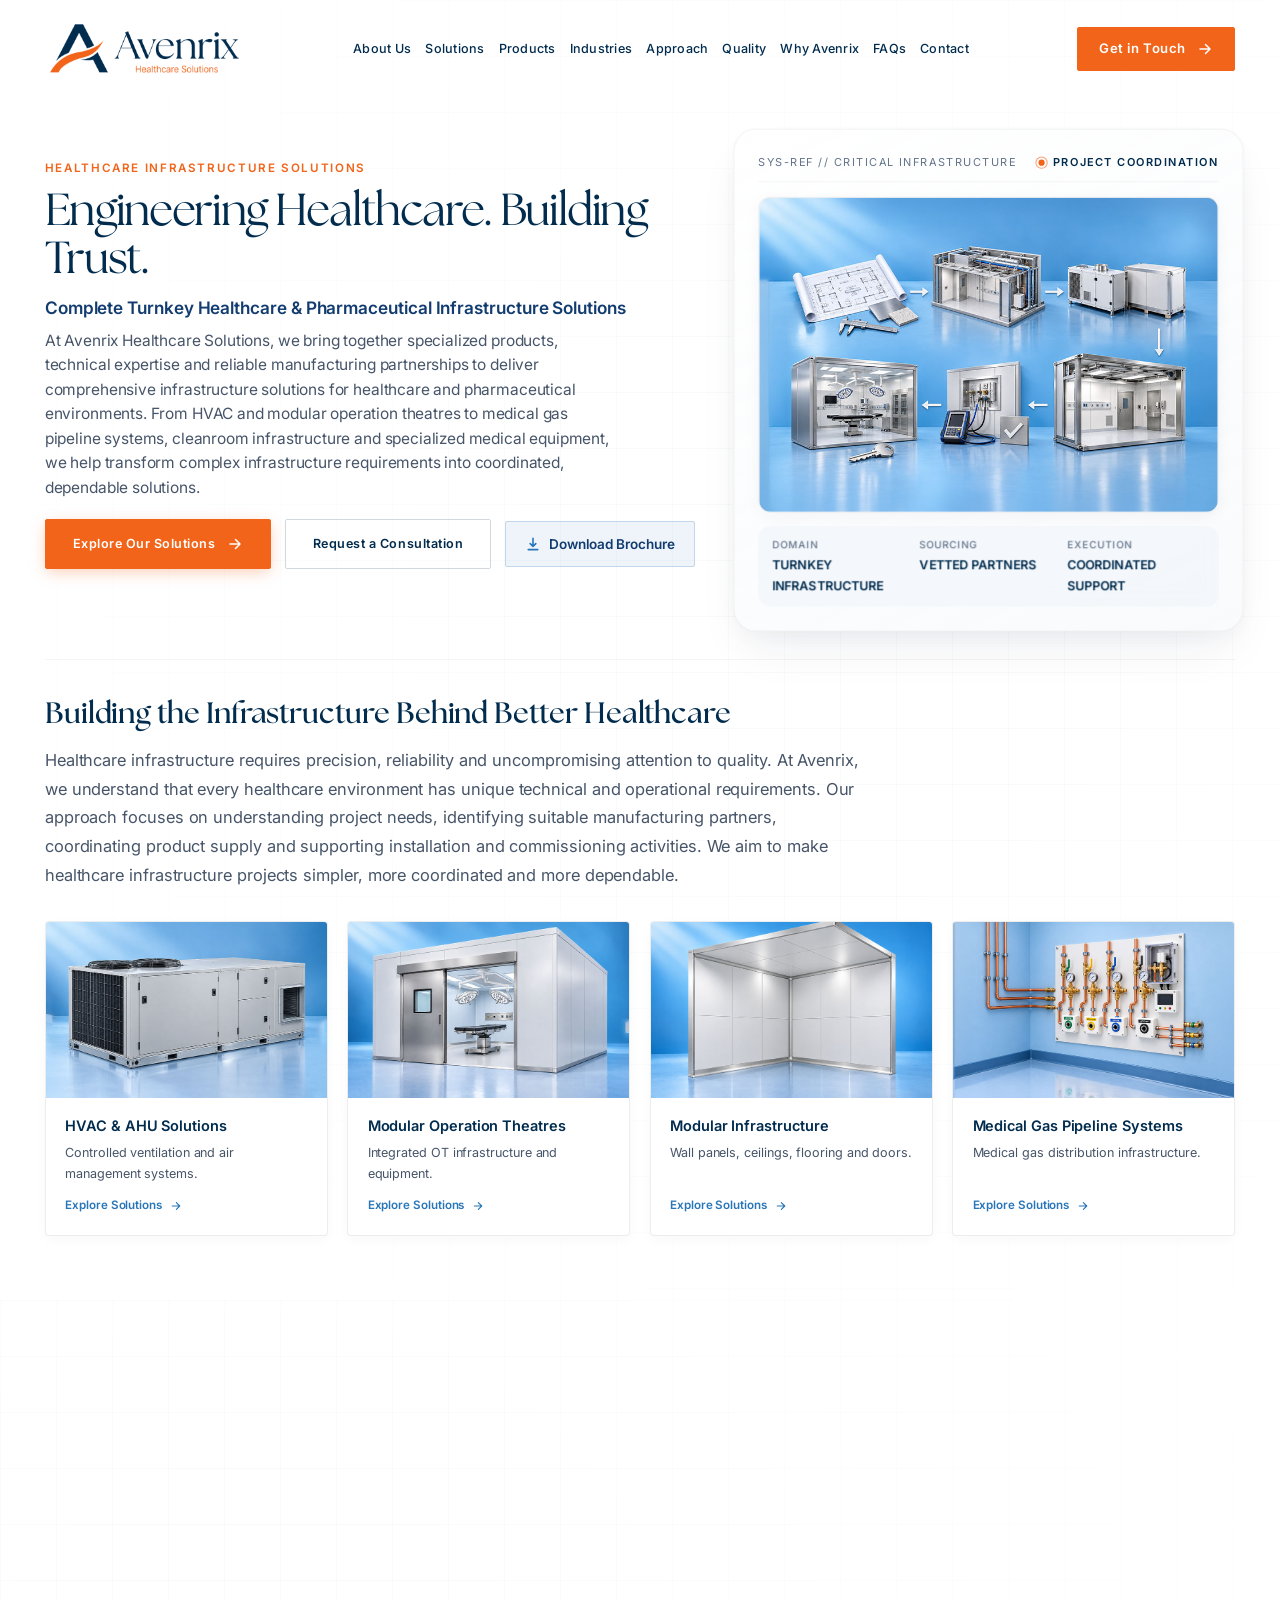
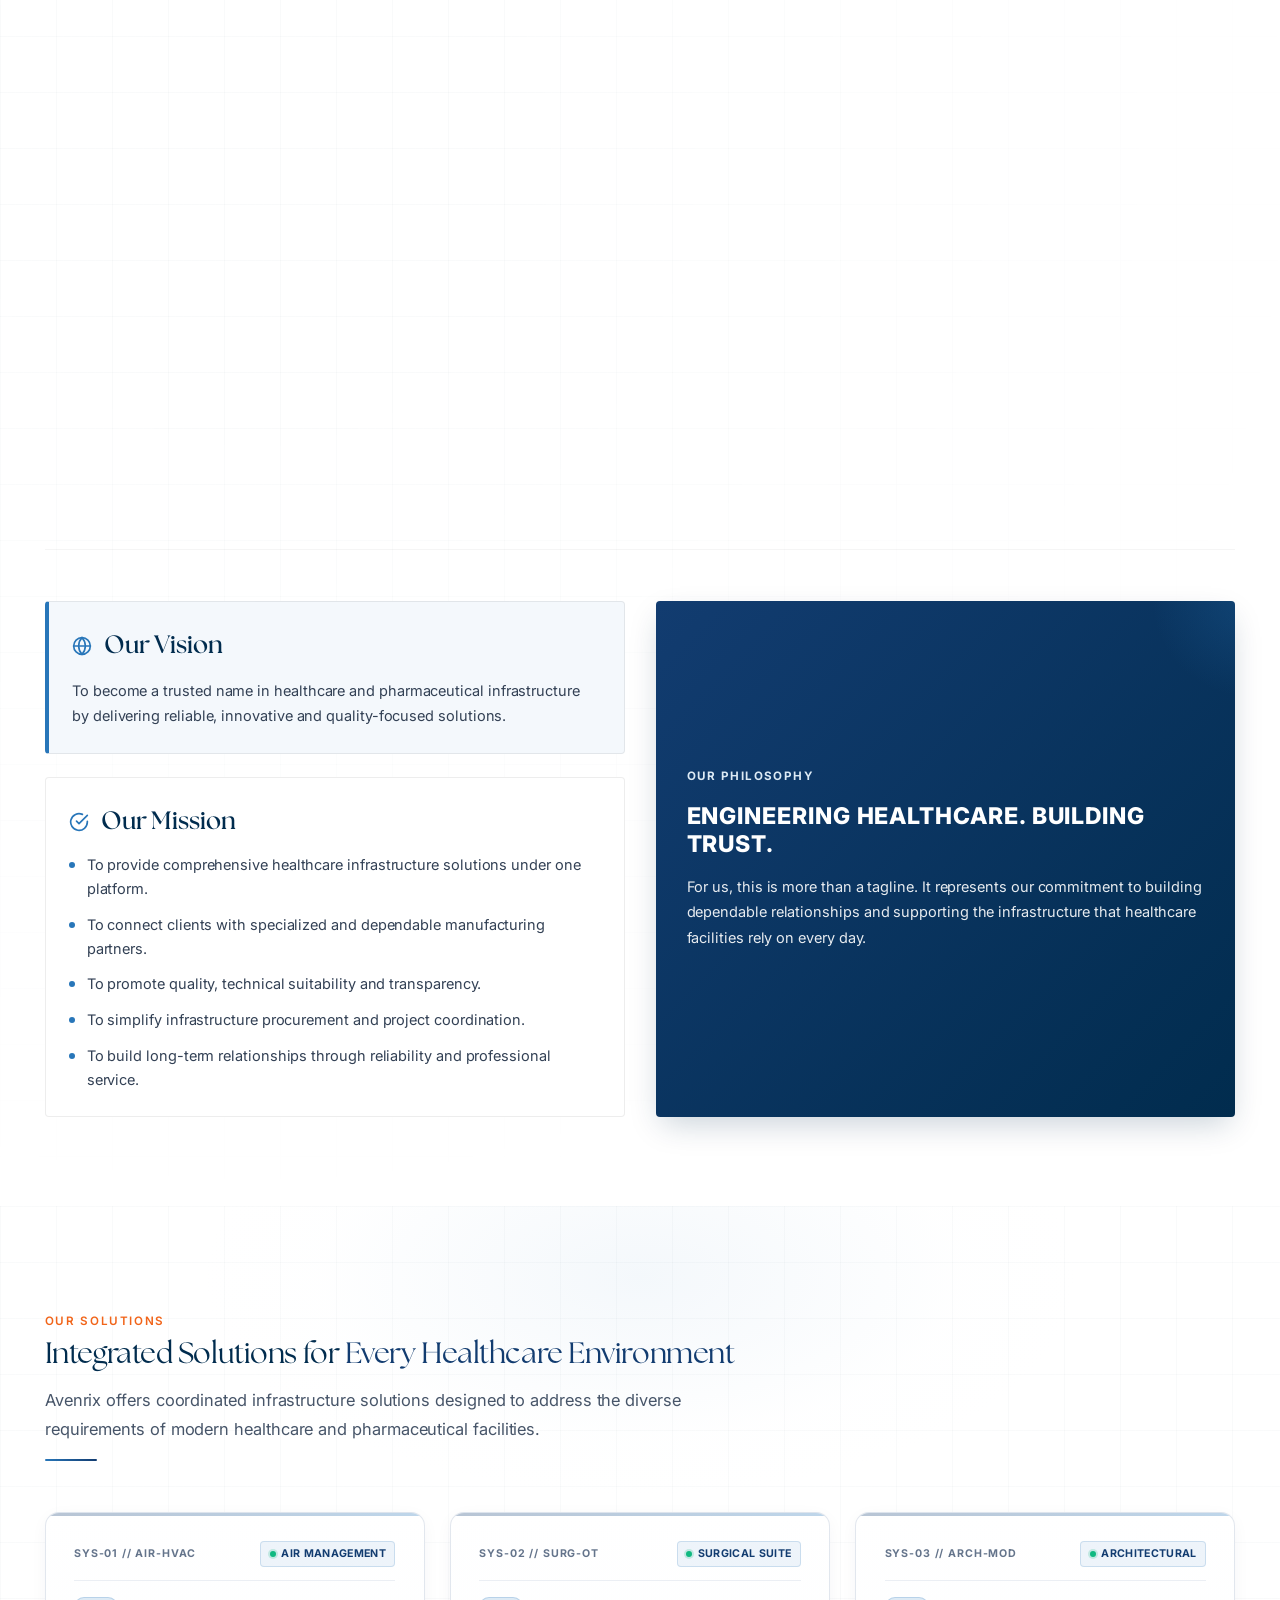
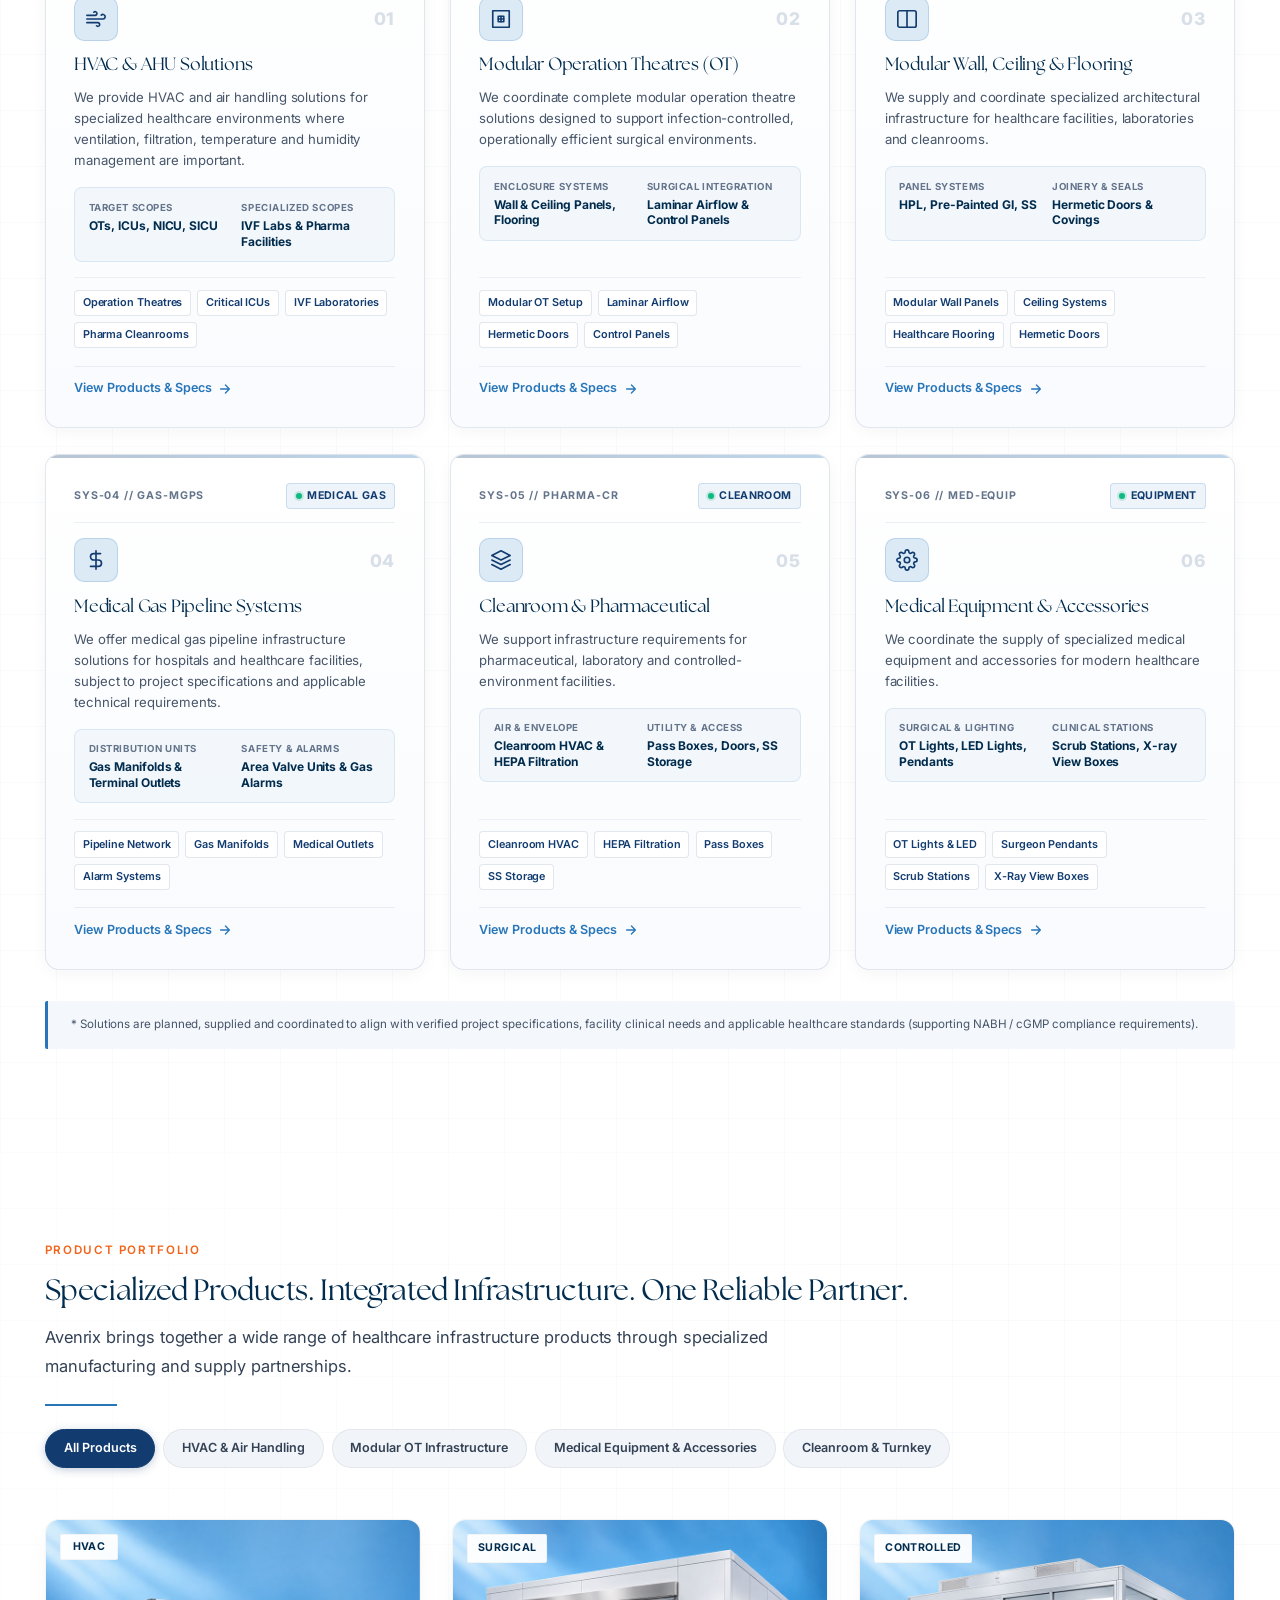
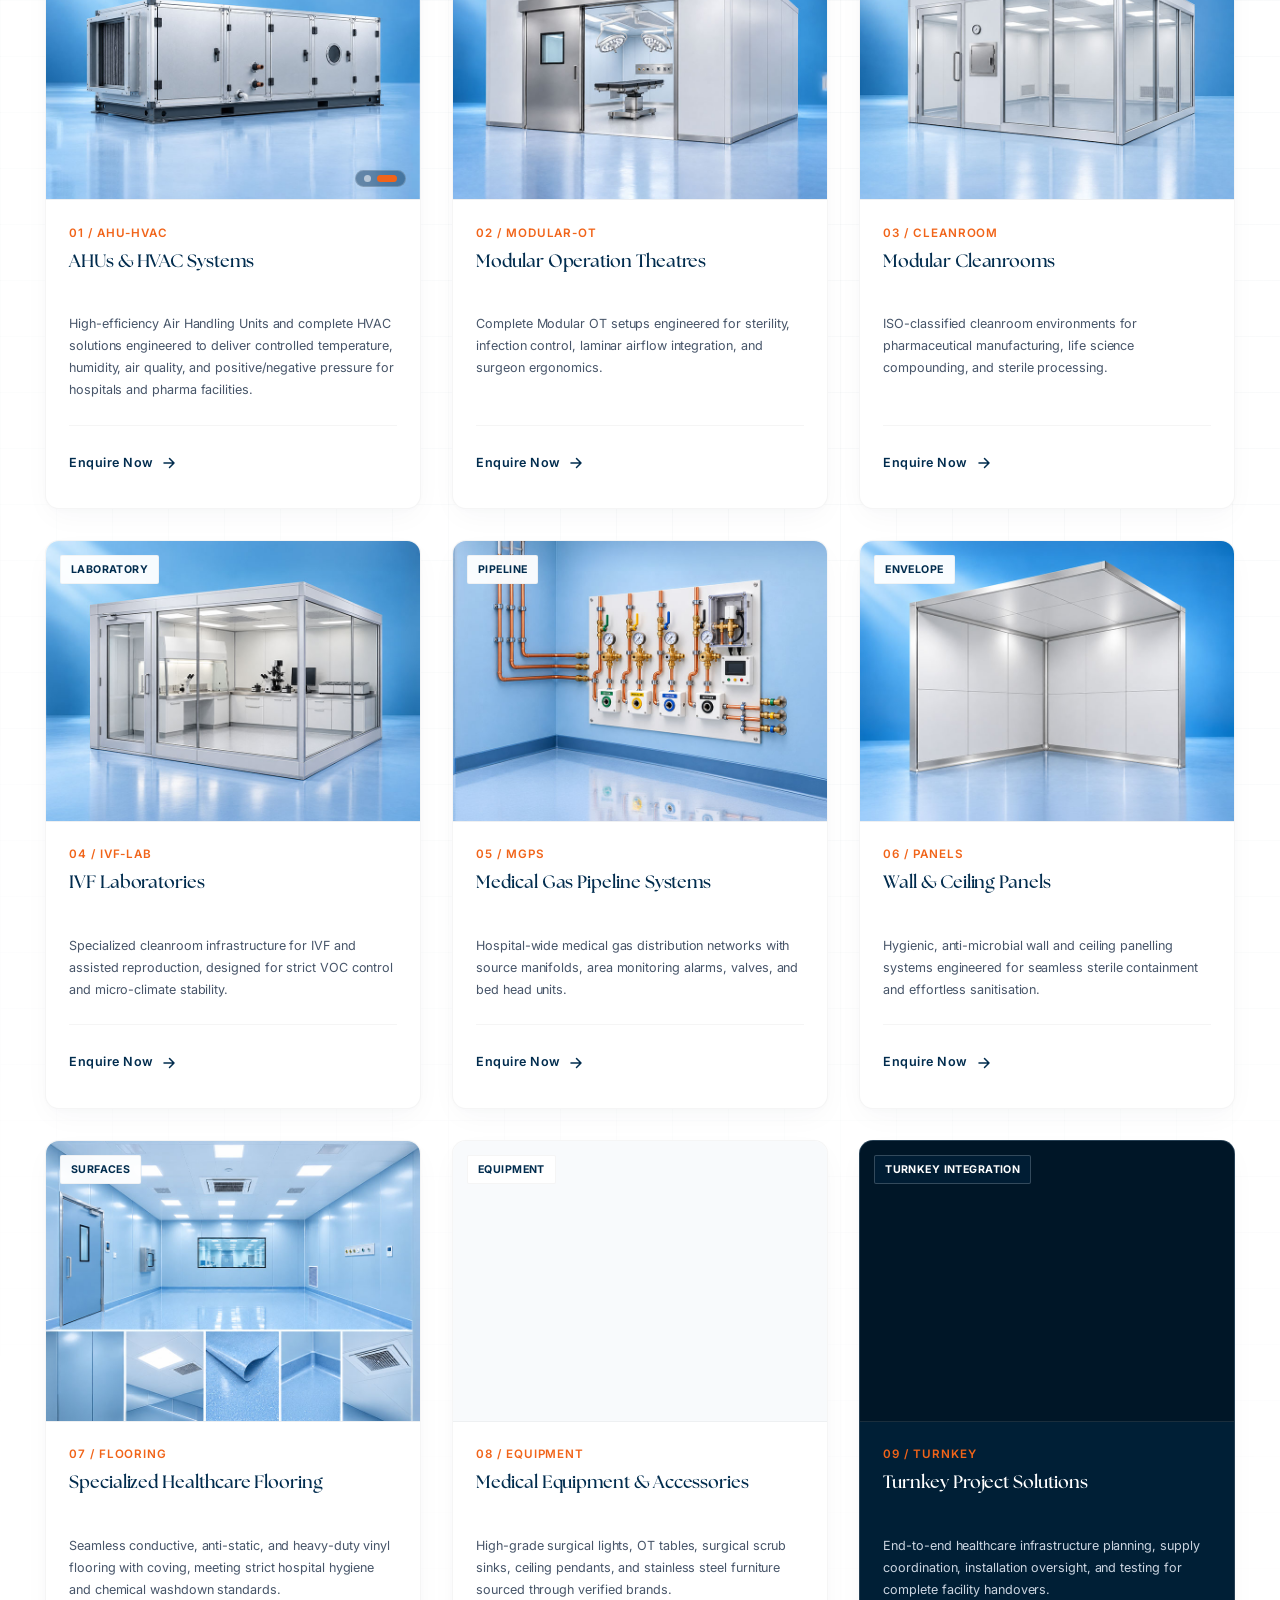
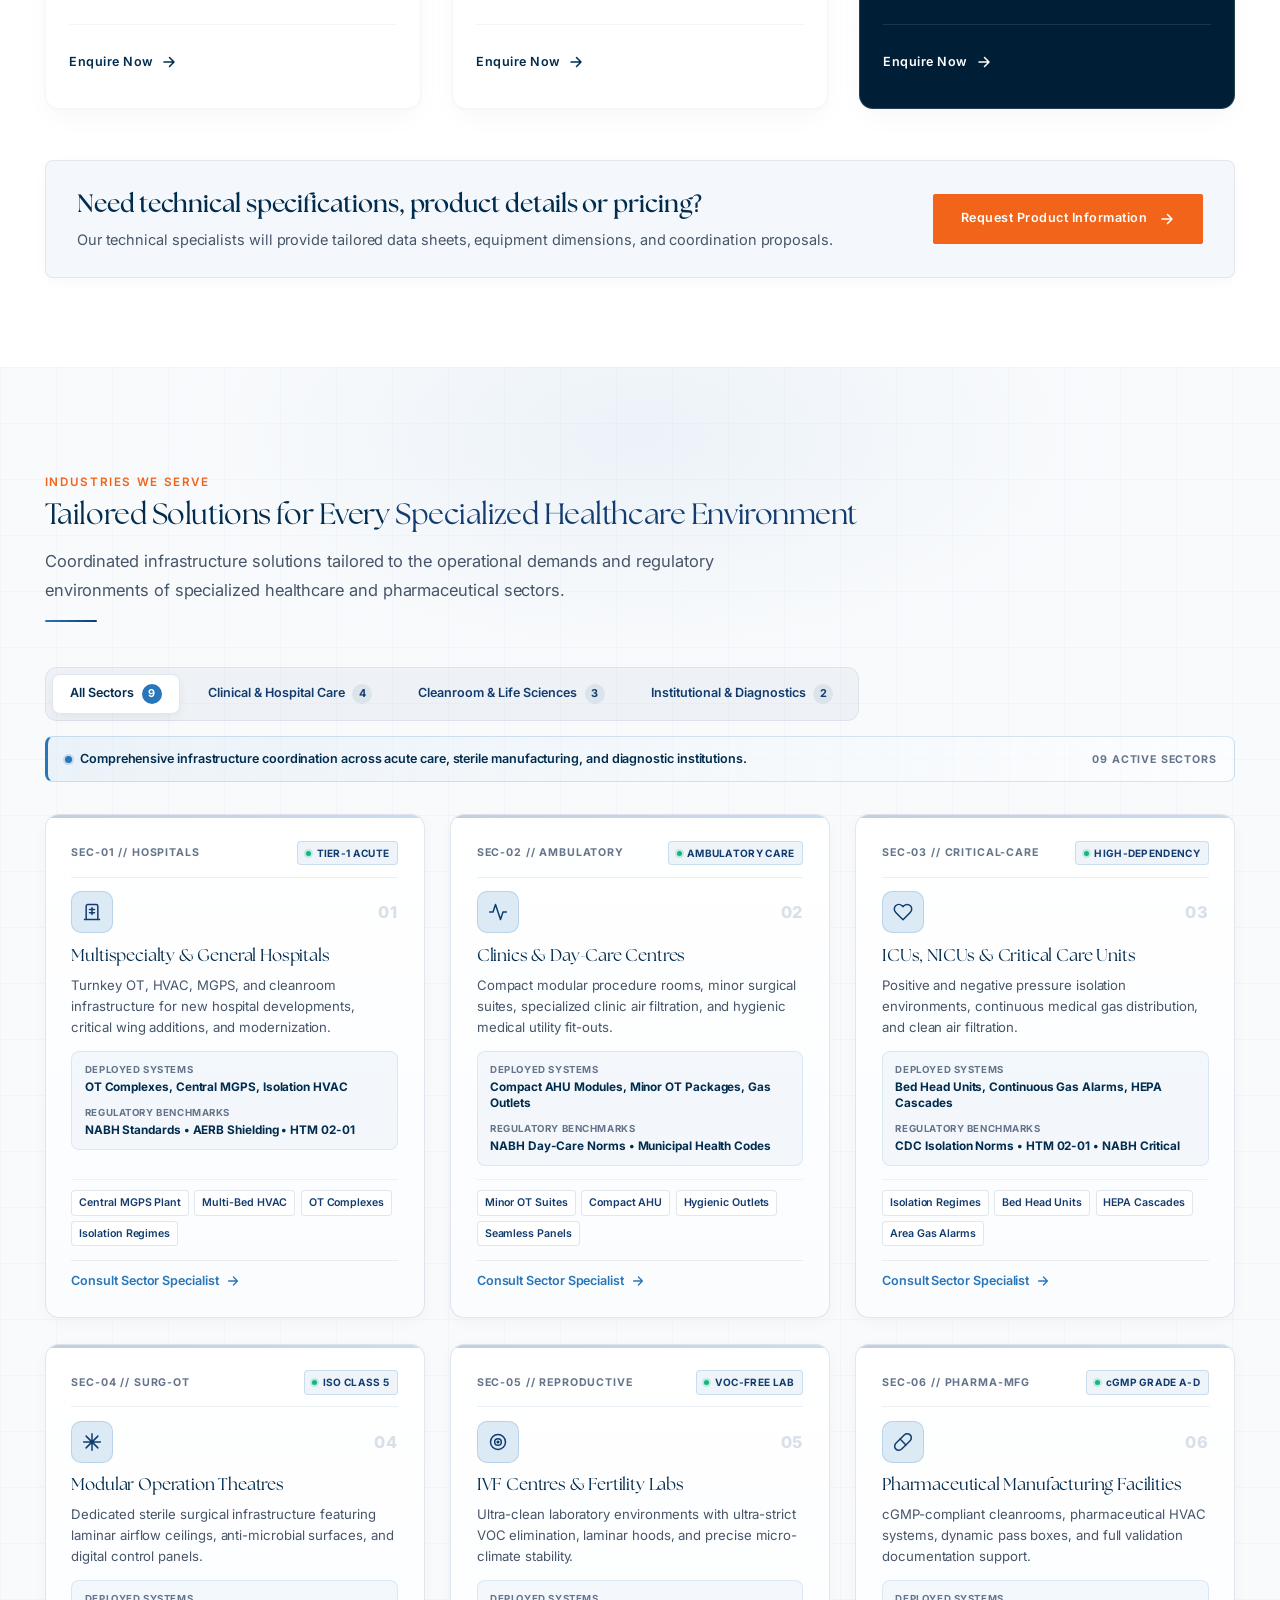
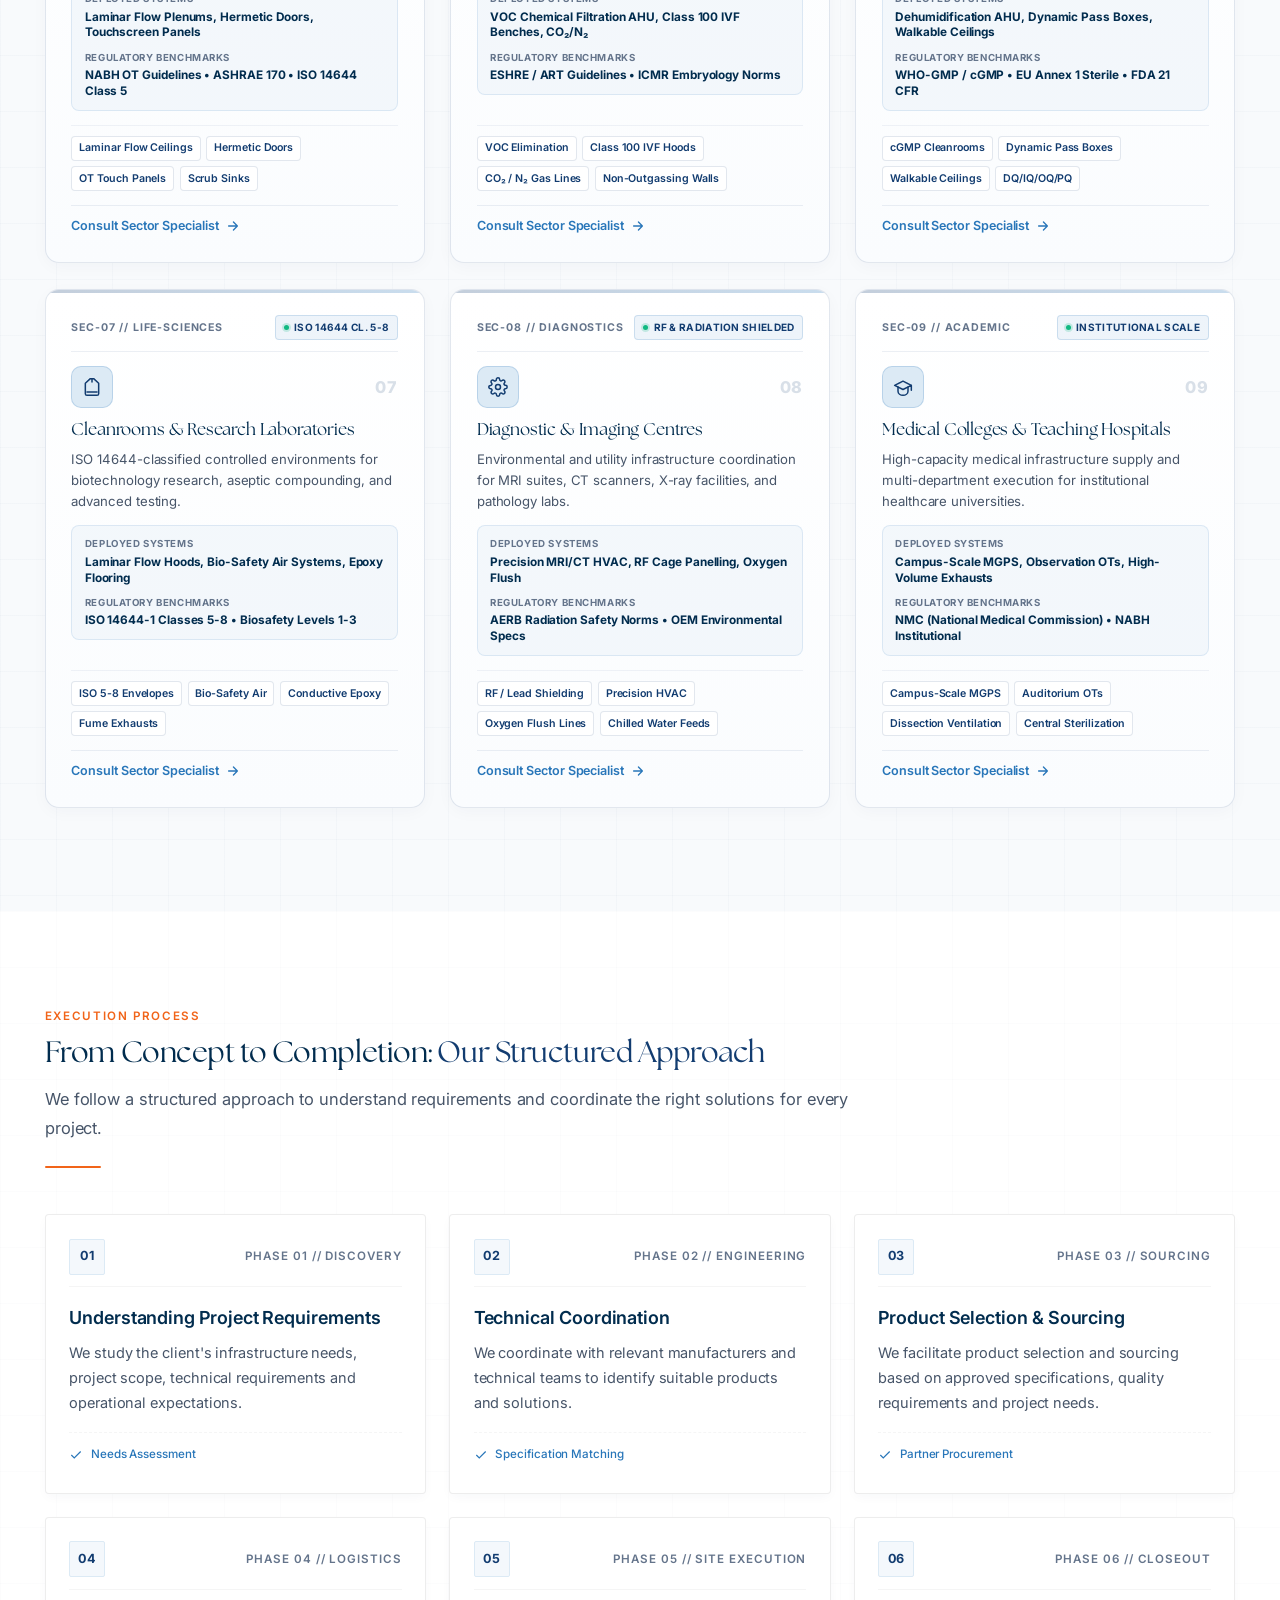
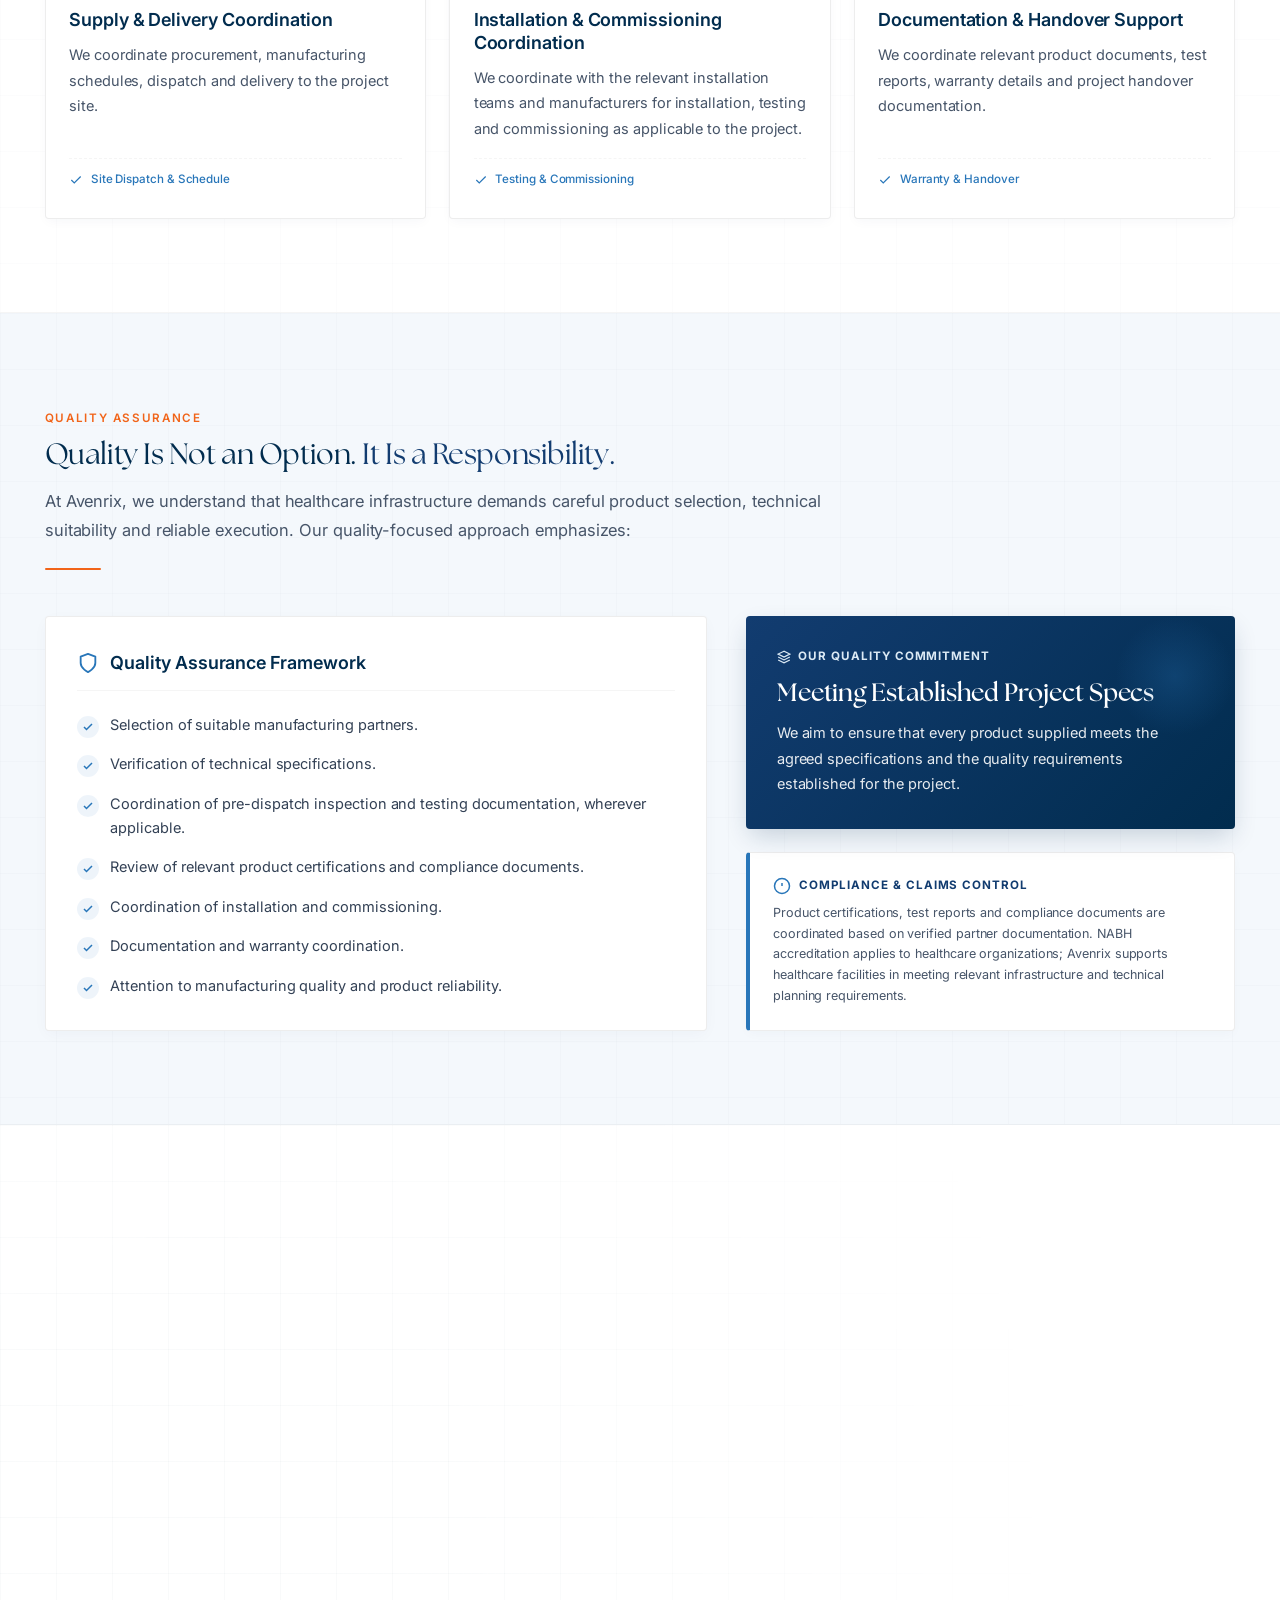
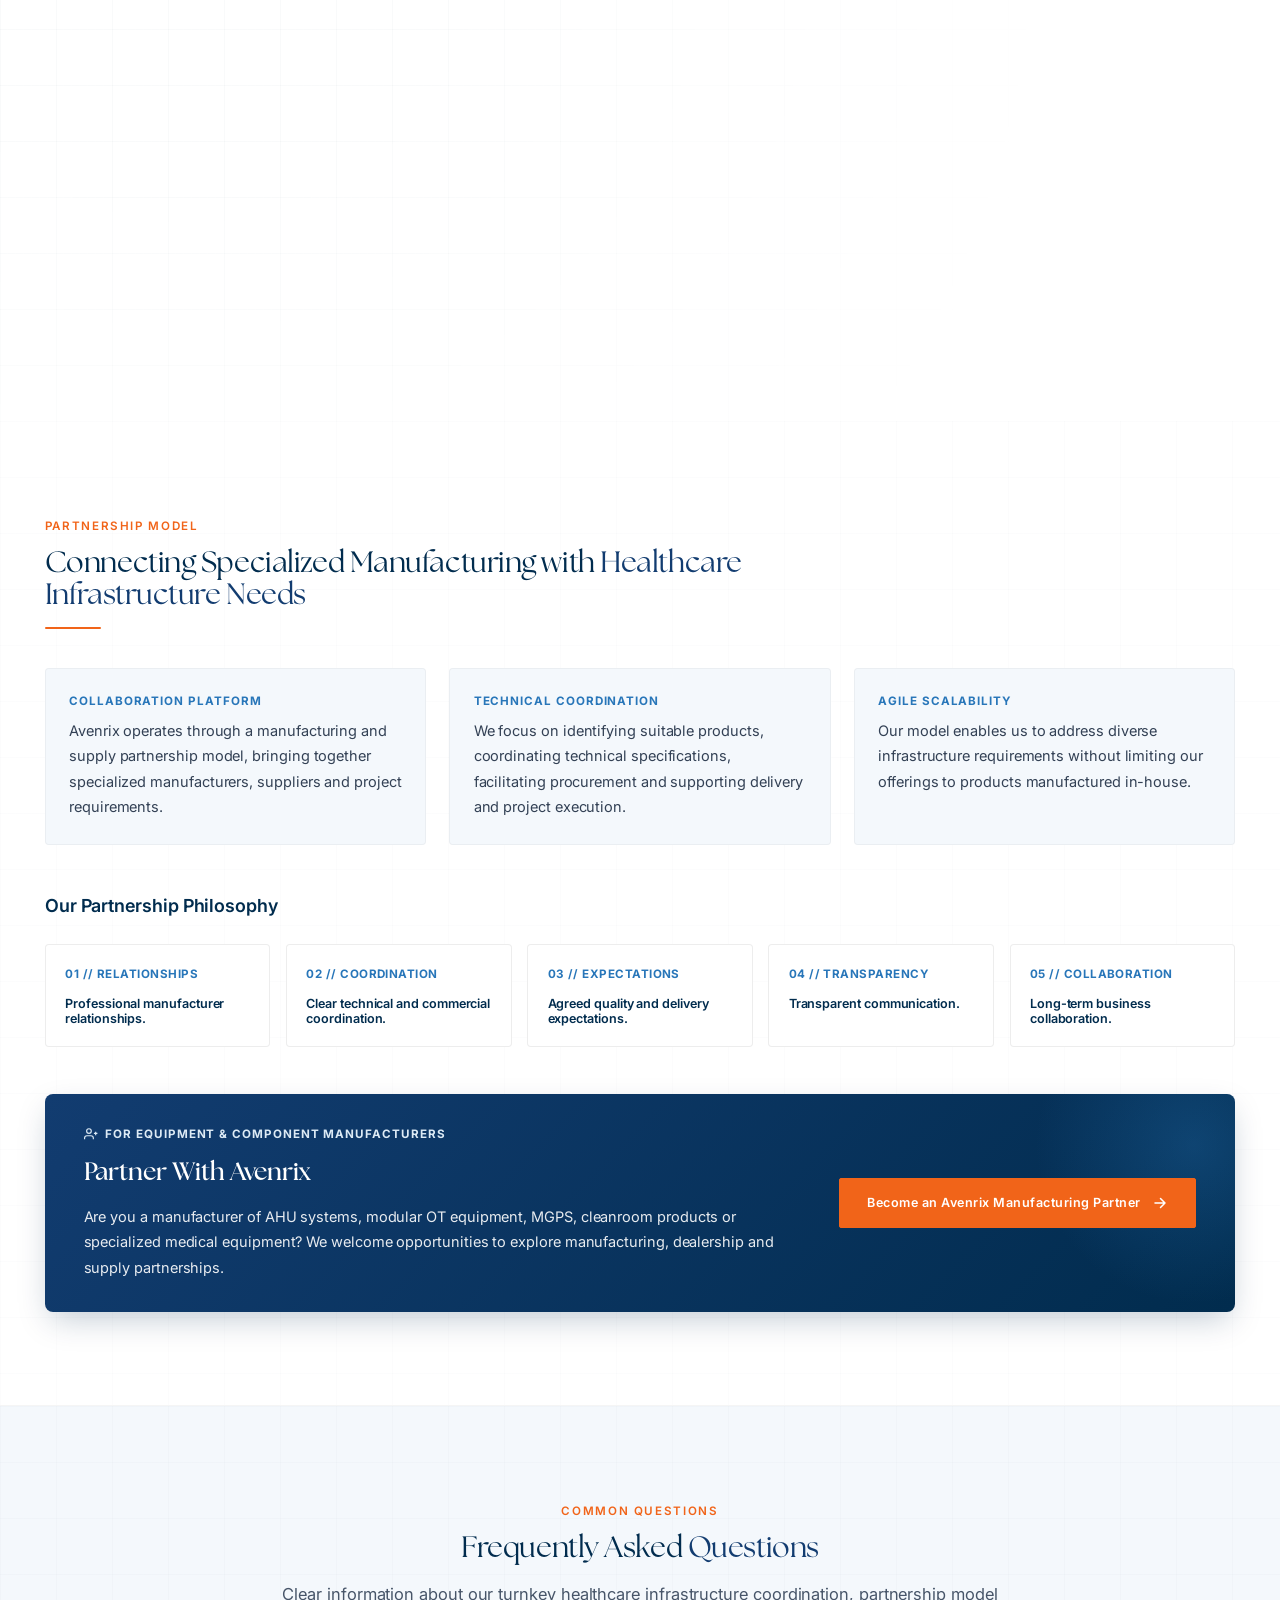
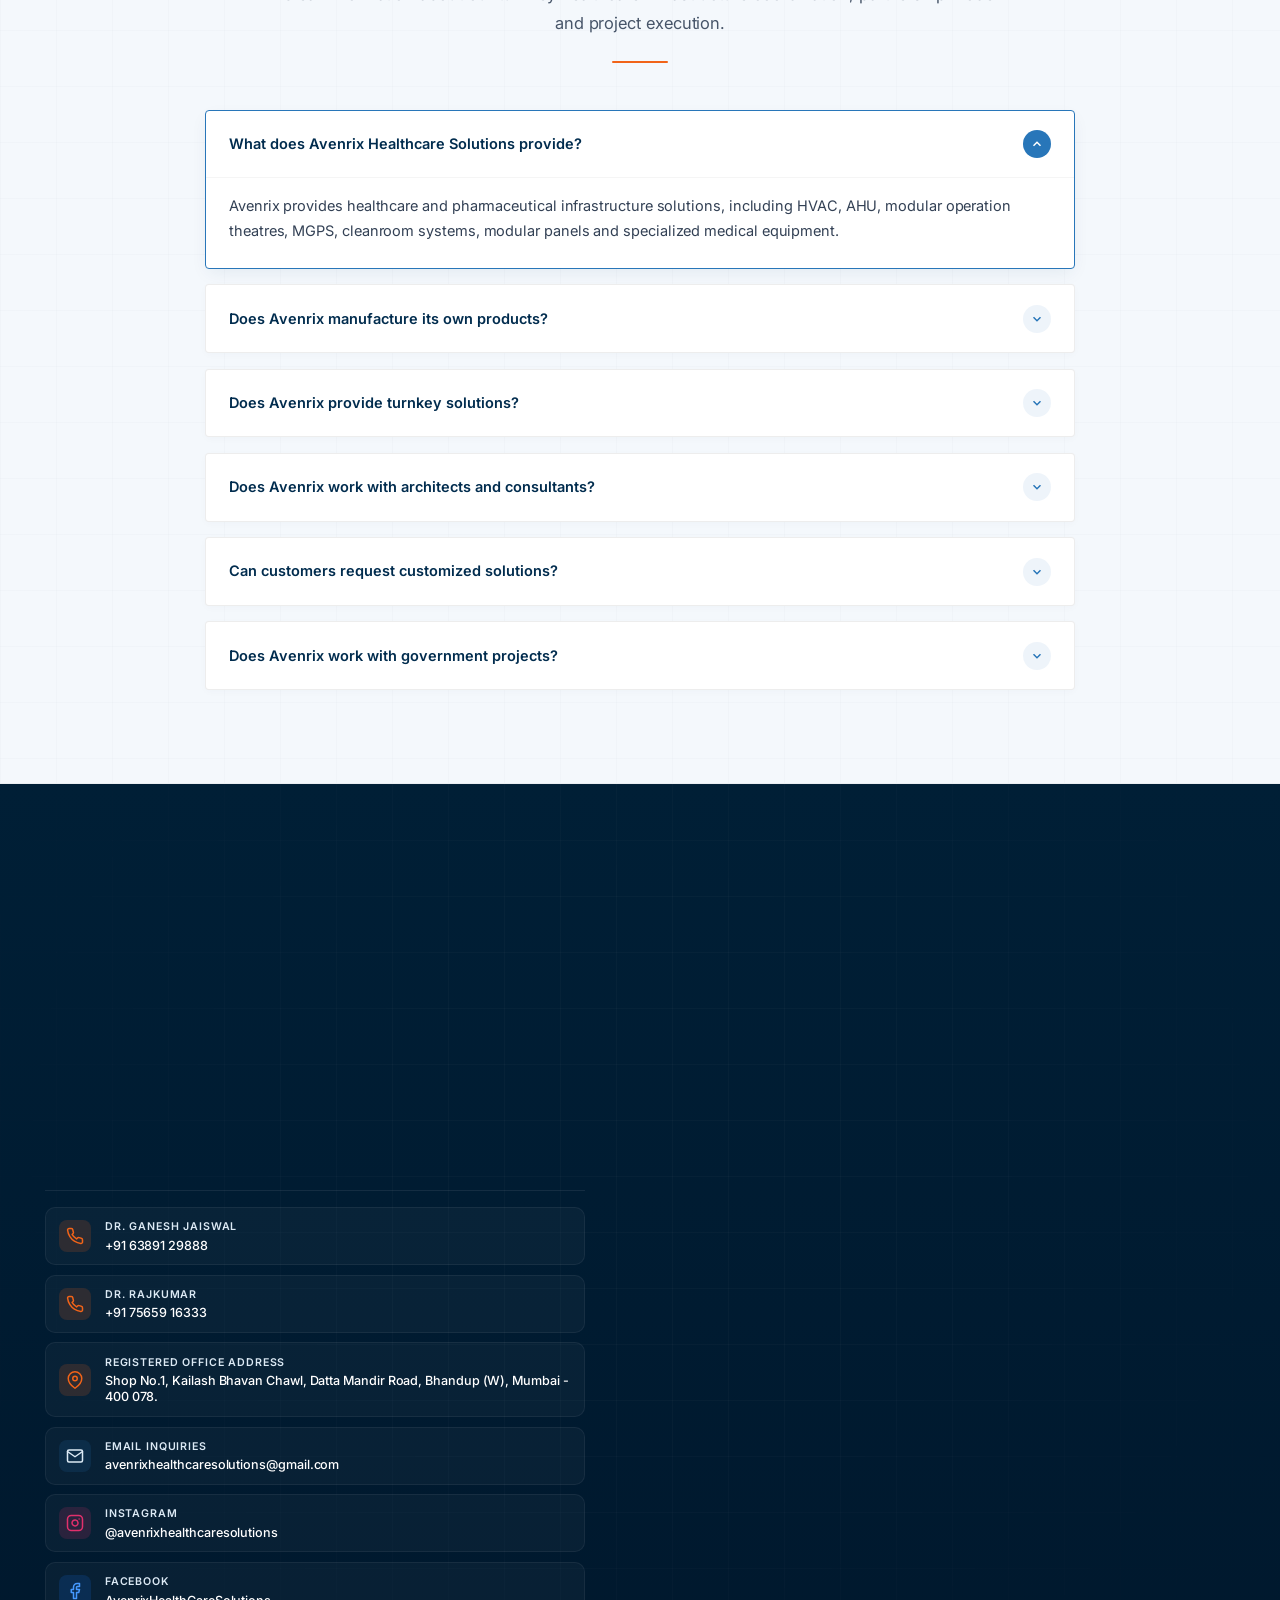
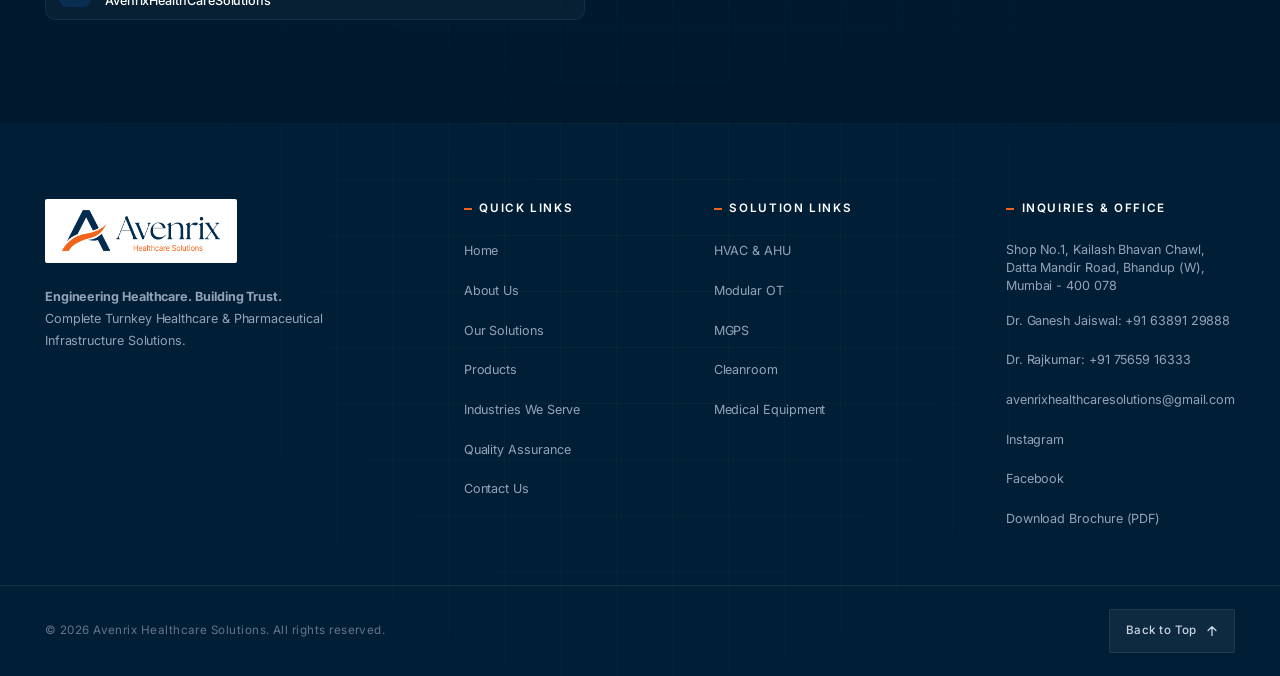
==== commit 4c27c56d: "added address" ====
--- a/index.html
+++ b/index.html
@@ -184,7 +184,7 @@
               Engineering Healthcare. <span class="avx-hero__title-accent">Building Trust.</span>
             </h1>
 
-            <p style="font-family: var(--avx-font-sans); font-size: clamp(1rem, 1.2vw + 0.5rem, 1.25rem); font-weight: 600; color: var(--avx-corp-navy); margin-bottom: var(--avx-space-3); line-height: 1.35;">
+            <p class="avx-hero__tagline">
               Complete Turnkey Healthcare &amp; Pharmaceutical Infrastructure Solutions
             </p>
 
@@ -2541,6 +2541,20 @@
                 </div>
               </a>
 
+              <!-- Registered Office Address -->
+              <a href="https://maps.google.com/?q=Shop+No.1,+Kailash+Bhavan+Chawl,+Datta+Mandir+Road,+Bhandup+West,+Mumbai+400078" target="_blank" rel="noopener noreferrer" class="avx-contact__channel-link" aria-label="View Avenrix office address on Google Maps">
+                <div class="avx-contact__channel-icon avx-contact__channel-icon--loc" aria-hidden="true">
+                  <svg width="18" height="18" viewBox="0 0 24 24" fill="none" stroke="currentColor" stroke-width="2" stroke-linecap="round" stroke-linejoin="round">
+                    <path d="M21 10c0 7-9 13-9 13s-9-6-9-13a9 9 0 0 1 18 0z"/>
+                    <circle cx="12" cy="10" r="3"/>
+                  </svg>
+                </div>
+                <div class="avx-contact__channel-info">
+                  <span class="avx-contact__channel-label">Registered Office Address</span>
+                  <span class="avx-contact__channel-val">Shop No.1, Kailash Bhavan Chawl, Datta Mandir Road, Bhandup (W), Mumbai - 400 078.</span>
+                </div>
+              </a>
+
               <!-- Email Inquiries -->
               <a href="mailto:avenrixhealthcaresolutions@gmail.com" class="avx-contact__channel-link" aria-label="Send email to avenrixhealthcaresolutions@gmail.com">
                 <div class="avx-contact__channel-icon" aria-hidden="true">
@@ -2860,10 +2874,11 @@
           </ul>
         </div>
 
-        <!-- Col 4: Project Inquiries -->
+        <!-- Col 4: Project Inquiries & Office -->
         <div>
-          <h3 class="avx-footer__heading">Inquiries</h3>
+          <h3 class="avx-footer__heading">Inquiries &amp; Office</h3>
           <ul class="avx-footer__list">
+            <li><a href="https://maps.google.com/?q=Shop+No.1,+Kailash+Bhavan+Chawl,+Datta+Mandir+Road,+Bhandup+West,+Mumbai+400078" target="_blank" rel="noopener noreferrer" class="avx-footer__link" style="align-items: flex-start; line-height: 1.45;">Shop No.1, Kailash Bhavan Chawl, Datta Mandir Road, Bhandup (W), Mumbai - 400 078</a></li>
             <li><a href="tel:+916389129888" class="avx-footer__link">Dr. Ganesh Jaiswal: +91 63891 29888</a></li>
             <li><a href="tel:+917565916333" class="avx-footer__link">Dr. Rajkumar: +91 75659 16333</a></li>
             <li><a href="mailto:avenrixhealthcaresolutions@gmail.com" class="avx-footer__link">avenrixhealthcaresolutions@gmail.com</a></li>
--- a/css/hero.css
+++ b/css/hero.css
@@ -13,9 +13,8 @@
   position: relative;
   overflow: hidden;
   background-color: var(--avx-white);
-  /* 1.5x increased vertical padding */
-  padding-top: clamp(10.5rem, 14vw + 2.5rem, 16.5rem);
-  padding-bottom: clamp(5.25rem, 8.5vw, 9.5rem);
+  padding-top: clamp(5.75rem, 7vw + 2rem, 7.75rem);
+  padding-bottom: clamp(3rem, 5vw, 4.5rem);
 }
 
 /* Subtle Architectural Grid Background */
@@ -45,14 +44,14 @@
 .avx-hero__layout {
   display: grid;
   grid-template-columns: 1fr;
-  gap: var(--avx-space-10);
+  gap: var(--avx-space-6);
   align-items: center;
 }
 
 @media (min-width: 992px) {
   .avx-hero__layout {
     grid-template-columns: 1.25fr 0.95fr;
-    gap: clamp(2.5rem, 5.5vw, 6rem);
+    gap: clamp(1.75rem, 3.5vw, 3.5rem);
     align-items: center;
   }
 }
@@ -63,22 +62,22 @@
 .avx-hero__content {
   display: flex;
   flex-direction: column;
-  max-width: 660px;
+  max-width: 680px;
 }
 
 .avx-hero__eyebrow {
-  margin-bottom: clamp(1rem, 1.5vw, 1.5rem);
-}
-
-/* Massive Headline utilizing tight letter-spacing (-0.03em) */
+  margin-bottom: clamp(0.5rem, 0.75vw, 0.75rem);
+}
+
+/* Headline utilizing tight letter-spacing (-0.03em) */
 .avx-hero__title {
   font-family: var(--avx-font-serif);
-  font-size: clamp(2.25rem, 4.3vw, 3.85rem);
-  line-height: 1.06;
+  font-size: clamp(2rem, 3.5vw, 3.35rem);
+  line-height: 1.08;
   font-weight: 400;
   letter-spacing: -0.03em;
   color: var(--avx-navy);
-  margin-bottom: clamp(1.25rem, 1.8vw, 1.75rem);
+  margin-bottom: clamp(0.625rem, 0.9vw, 0.875rem);
 }
 
 .avx-hero__title-accent {
@@ -87,21 +86,30 @@
   position: relative;
 }
 
-/* Refined Sans-Serif Body Copy with Generous Breathing Room */
+.avx-hero__tagline {
+  font-family: var(--avx-font-sans);
+  font-size: clamp(0.95rem, 0.8vw + 0.45rem, 1.15rem);
+  font-weight: 600;
+  color: var(--avx-corp-navy);
+  margin-bottom: 0.625rem;
+  line-height: 1.35;
+}
+
+/* Refined Sans-Serif Body Copy */
 .avx-hero__desc {
   font-family: var(--avx-font-sans);
-  font-size: clamp(0.9375rem, 0.25vw + 0.875rem, 1.0625rem);
-  line-height: 1.68;
+  font-size: clamp(0.875rem, 0.2vw + 0.85rem, 1rem);
+  line-height: 1.58;
   letter-spacing: -0.01em;
   color: var(--avx-slate-600);
-  max-width: 530px;
-  margin-bottom: clamp(1.75rem, 2.5vw, 2.5rem);
+  max-width: 580px;
+  margin-bottom: clamp(1rem, 1.5vw, 1.35rem);
 }
 
 .avx-hero__ctas {
   display: flex;
   flex-wrap: wrap;
-  gap: var(--avx-space-4);
+  gap: 0.625rem 0.875rem;
   align-items: center;
 }
 
@@ -147,7 +155,7 @@
   font-family: var(--avx-font-sans);
   font-size: 0.875rem;
   font-weight: 600;
-  padding: 0.75rem 1.4rem;
+  padding: 0.6875rem 1.25rem;
   border-radius: var(--avx-radius-sm);
   text-decoration: none;
   cursor: pointer;
@@ -188,11 +196,11 @@
   position: relative;
   background: linear-gradient(155deg, rgba(255, 255, 255, 0.98) 0%, rgba(248, 250, 252, 0.9) 100%);
   border: 1px solid rgba(0, 0, 0, 0.04);
-  border-radius: 28px;
-  padding: clamp(1.5rem, 2.5vw, 2.25rem);
+  border-radius: 22px;
+  padding: clamp(1.15rem, 1.8vw, 1.5rem);
   box-shadow: 
-    0 30px 60px -15px rgba(1, 44, 78, 0.08),
-    0 10px 25px -5px rgba(1, 44, 78, 0.04),
+    0 24px 48px -12px rgba(1, 44, 78, 0.08),
+    0 8px 20px -4px rgba(1, 44, 78, 0.04),
     0 0 1px 1px rgba(0, 0, 0, 0.02);
   overflow: hidden;
   transition: 
@@ -203,8 +211,8 @@
 @media (hover: hover) and (pointer: fine) {
   .avx-hero__visual:hover {
     box-shadow: 
-      0 40px 75px -15px rgba(1, 44, 78, 0.12),
-      0 15px 35px -5px rgba(1, 44, 78, 0.06),
+      0 32px 60px -12px rgba(1, 44, 78, 0.12),
+      0 12px 28px -4px rgba(1, 44, 78, 0.06),
       0 0 1px 1px rgba(0, 0, 0, 0.03);
     transform: translateY(-2px);
   }
@@ -221,8 +229,8 @@
   justify-content: space-between;
   align-items: center;
   border-bottom: 1px solid rgba(0, 0, 0, 0.04);
-  padding-bottom: 0.875rem;
-  margin-bottom: 1.25rem;
+  padding-bottom: 0.625rem;
+  margin-bottom: 0.875rem;
   font-family: var(--avx-font-sans);
   font-size: 0.6875rem;
   letter-spacing: 0.12em;
@@ -259,10 +267,10 @@
 /* Freely Floating Schematic Vector Graphic / Image Container */
 .avx-hero__schematic {
   width: 100%;
-  aspect-ratio: 4 / 3;
+  aspect-ratio: 16 / 11;
   background: var(--avx-light);
   border: 1px solid var(--avx-border-light);
-  border-radius: 14px;
+  border-radius: 12px;
   display: flex;
   align-items: center;
   justify-content: center;
@@ -292,14 +300,14 @@
 .avx-hero__visual-spec {
   display: grid;
   grid-template-columns: repeat(3, 1fr);
-  gap: 0.75rem;
-  margin-top: 1.25rem;
-  padding: 0.875rem 1.15rem;
+  gap: 0.625rem;
+  margin-top: 0.875rem;
+  padding: 0.625rem 0.875rem;
   border: none;
   background: rgba(241, 245, 249, 0.7);
   backdrop-filter: blur(8px);
   -webkit-backdrop-filter: blur(8px);
-  border-radius: 16px;
+  border-radius: 12px;
 }
 
 .avx-hero__spec-item {
@@ -391,8 +399,8 @@
    Homepage Introduction & Featured Highlight Cards (Section 4.1)
    -------------------------------------------------------------------------- */
 .avx-hero-intro {
-  margin-top: clamp(3.5rem, 6vw, 5.5rem);
-  padding-top: clamp(2.5rem, 4vw, 4rem);
+  margin-top: clamp(2.5rem, 4vw, 3.5rem);
+  padding-top: clamp(2rem, 3vw, 2.75rem);
   border-top: 1px solid var(--avx-border-light);
 }
 
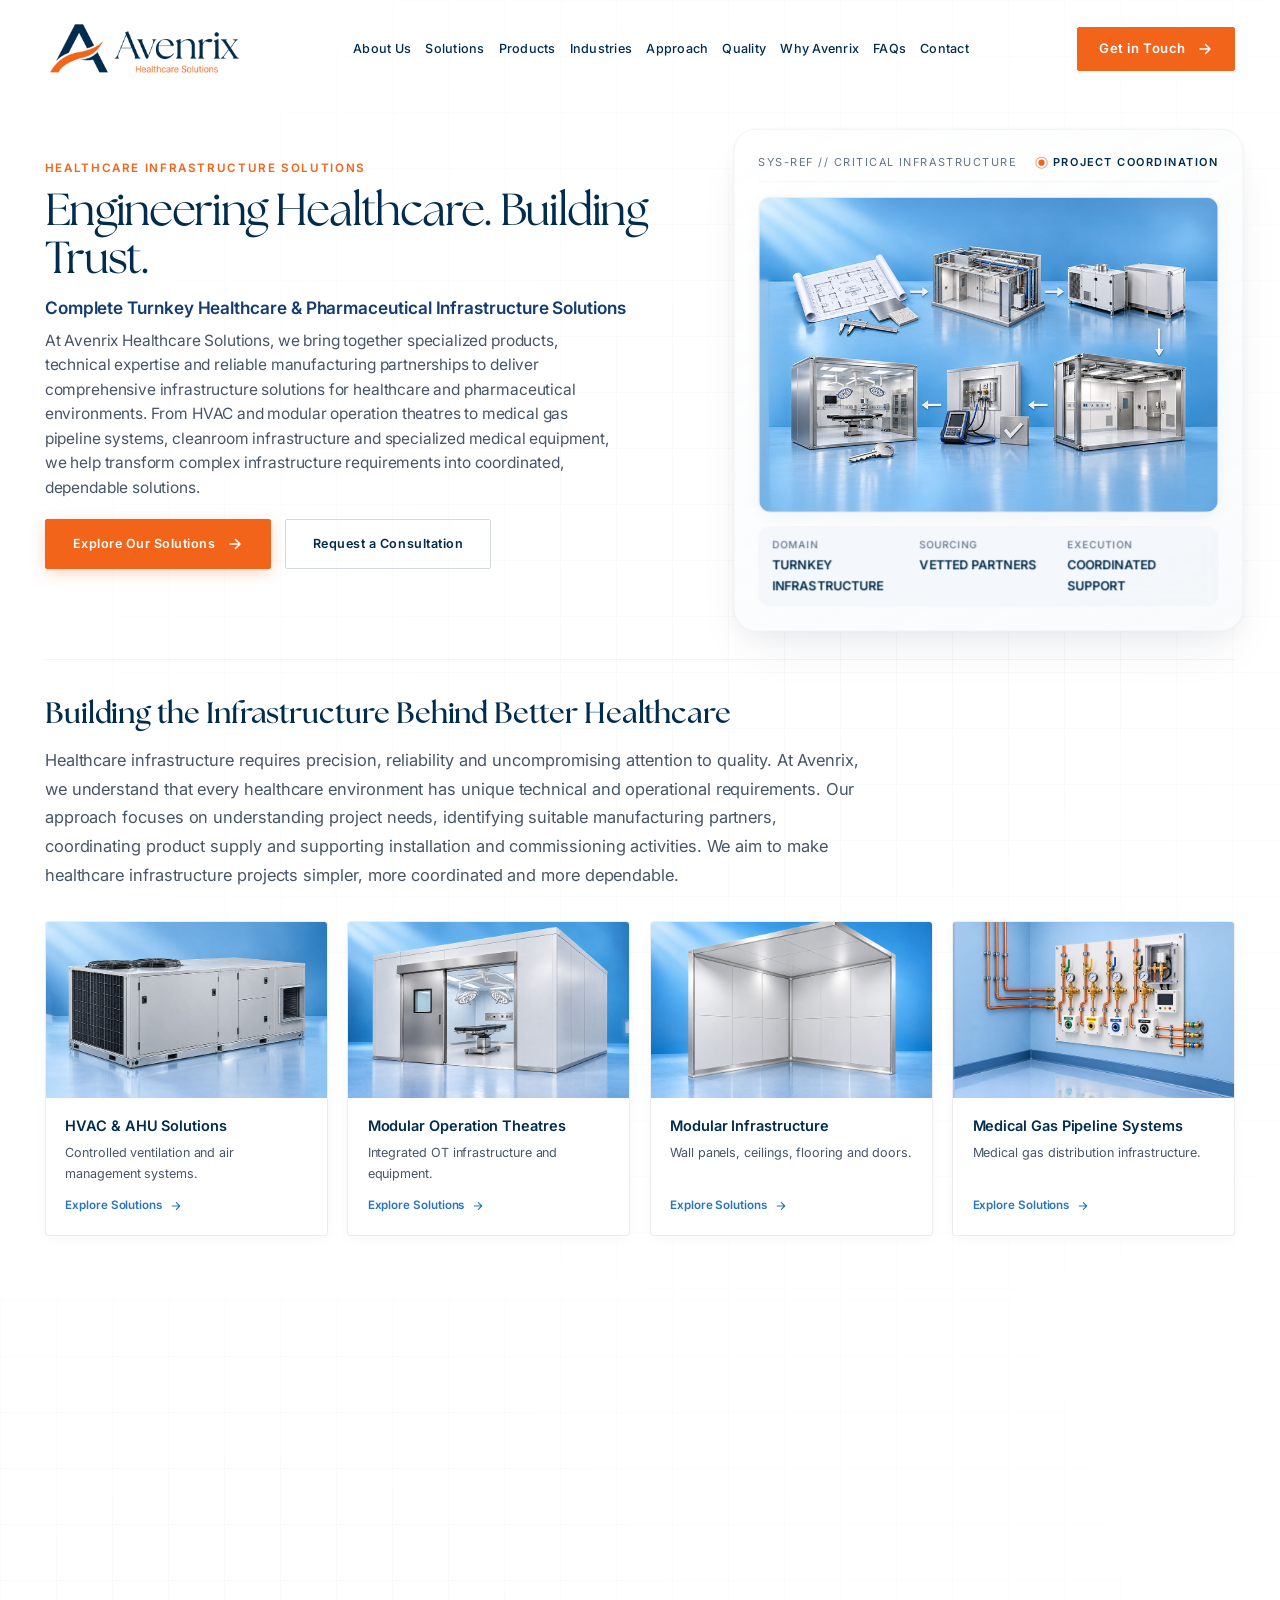
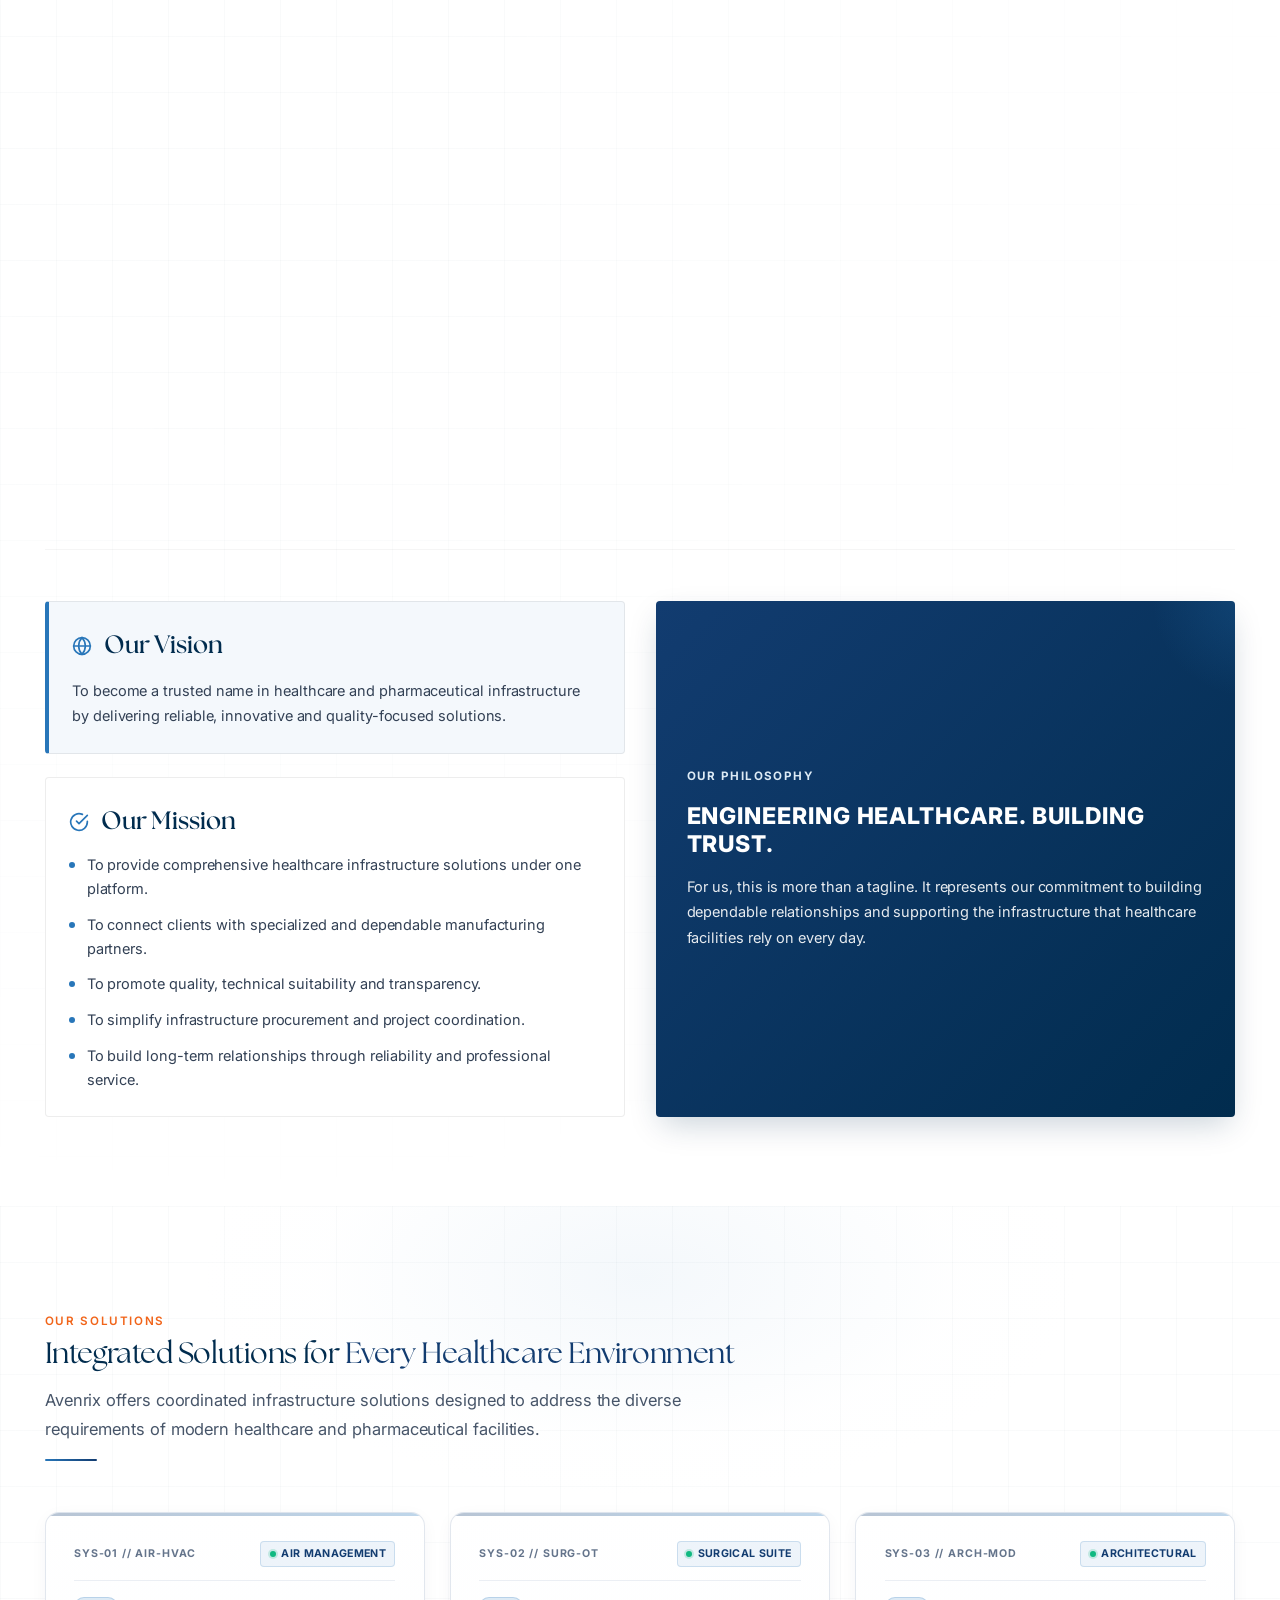
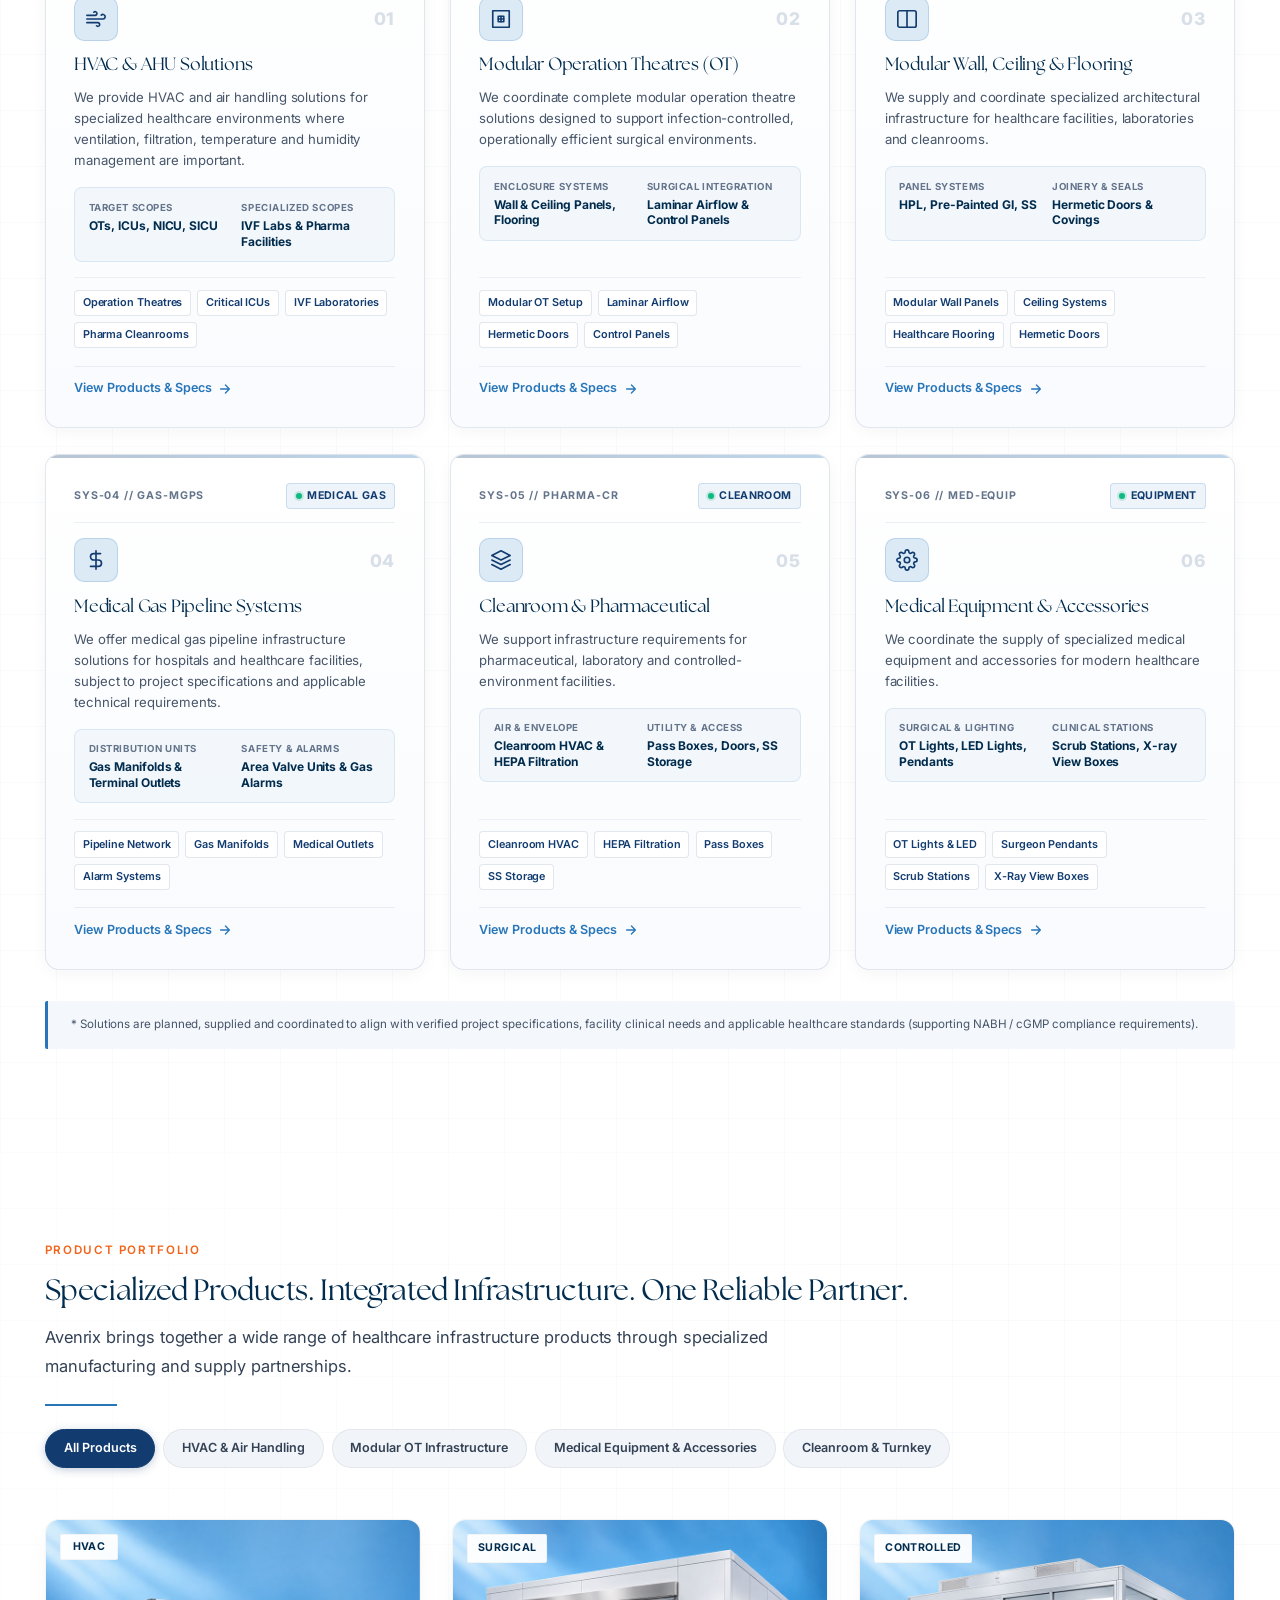
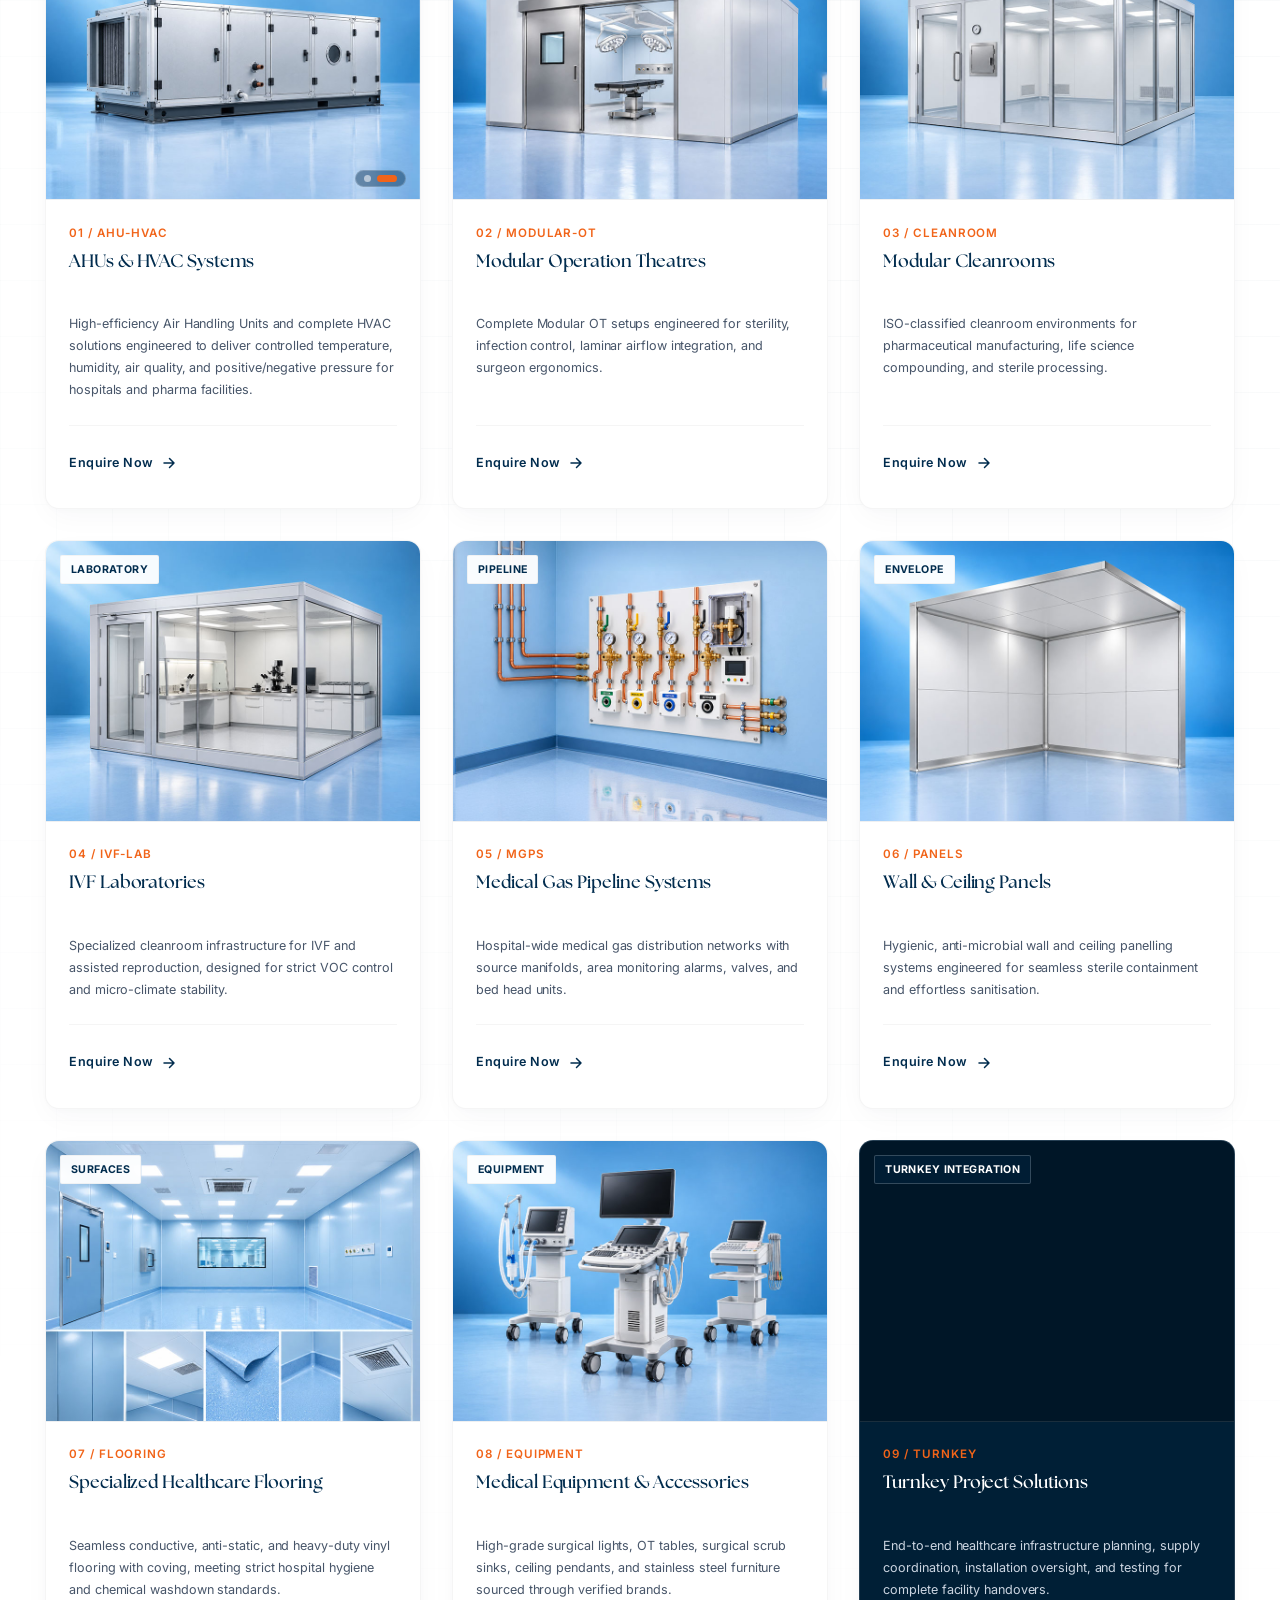
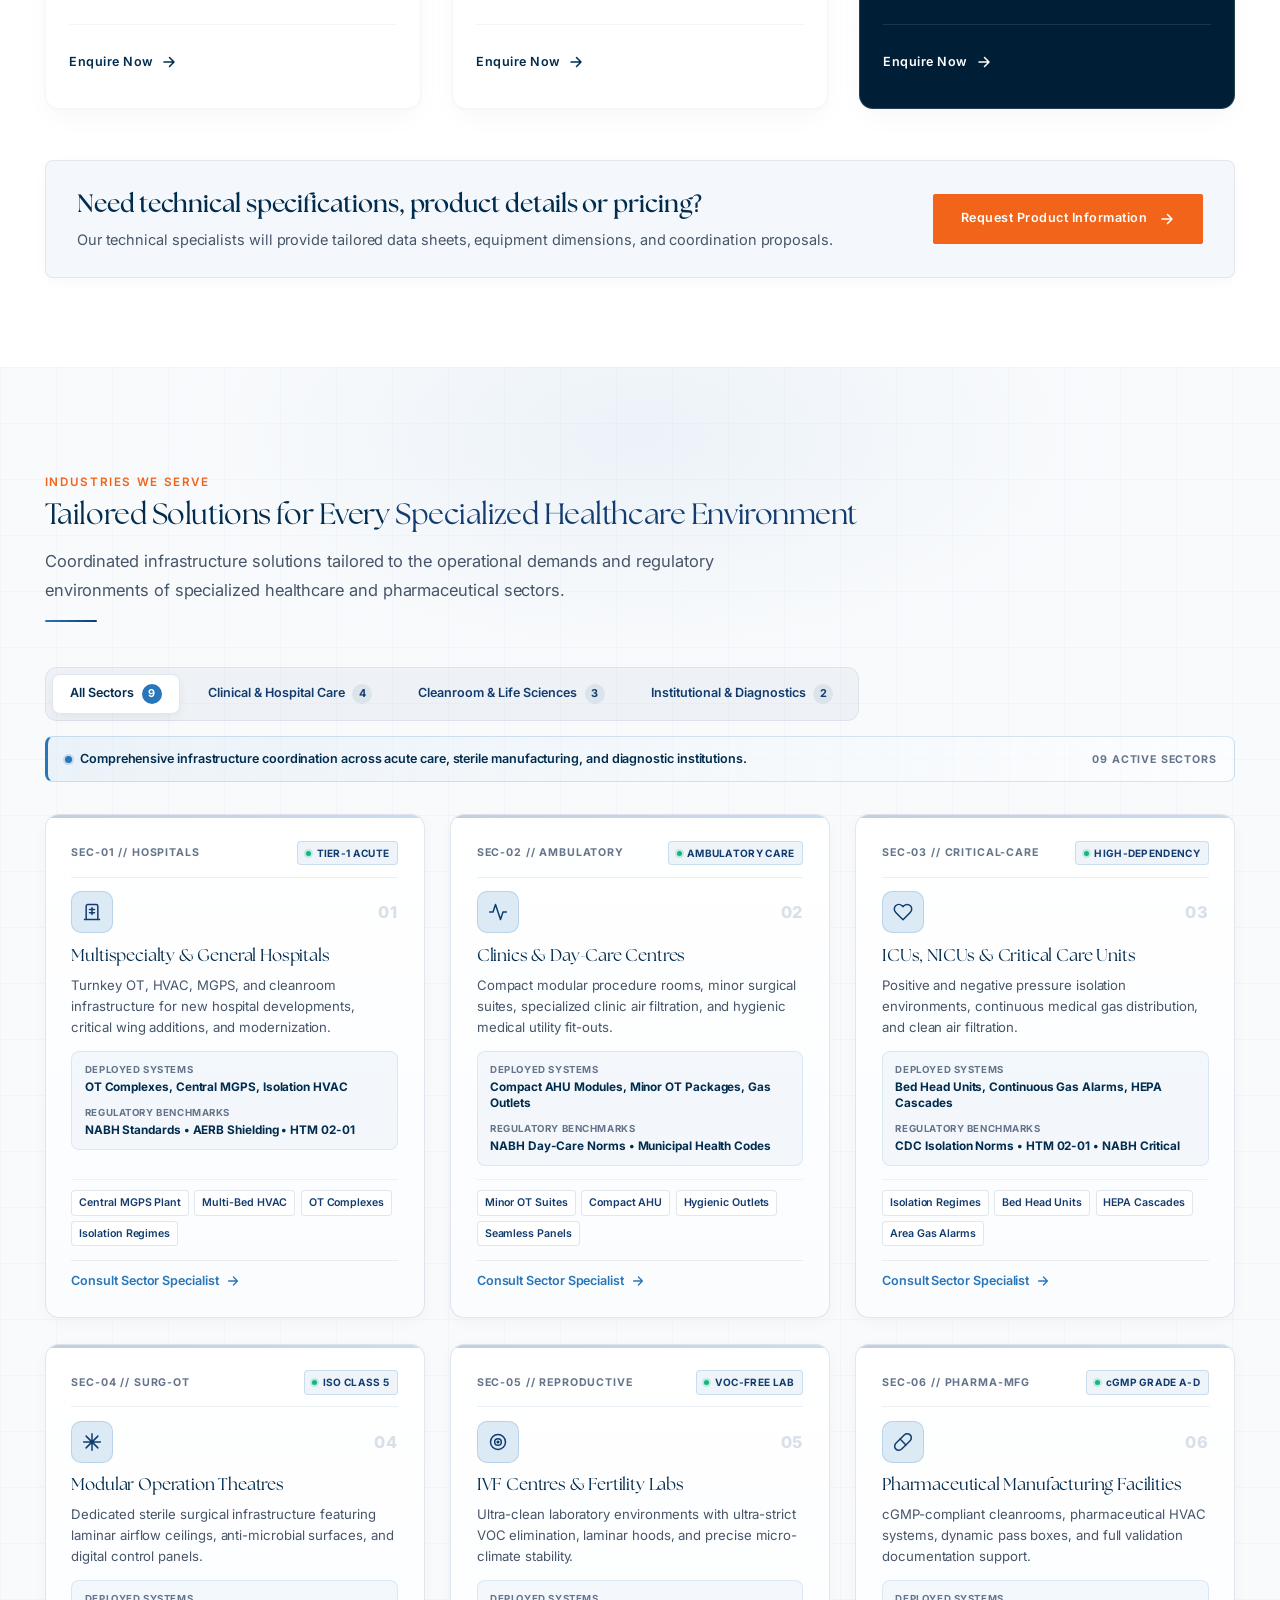
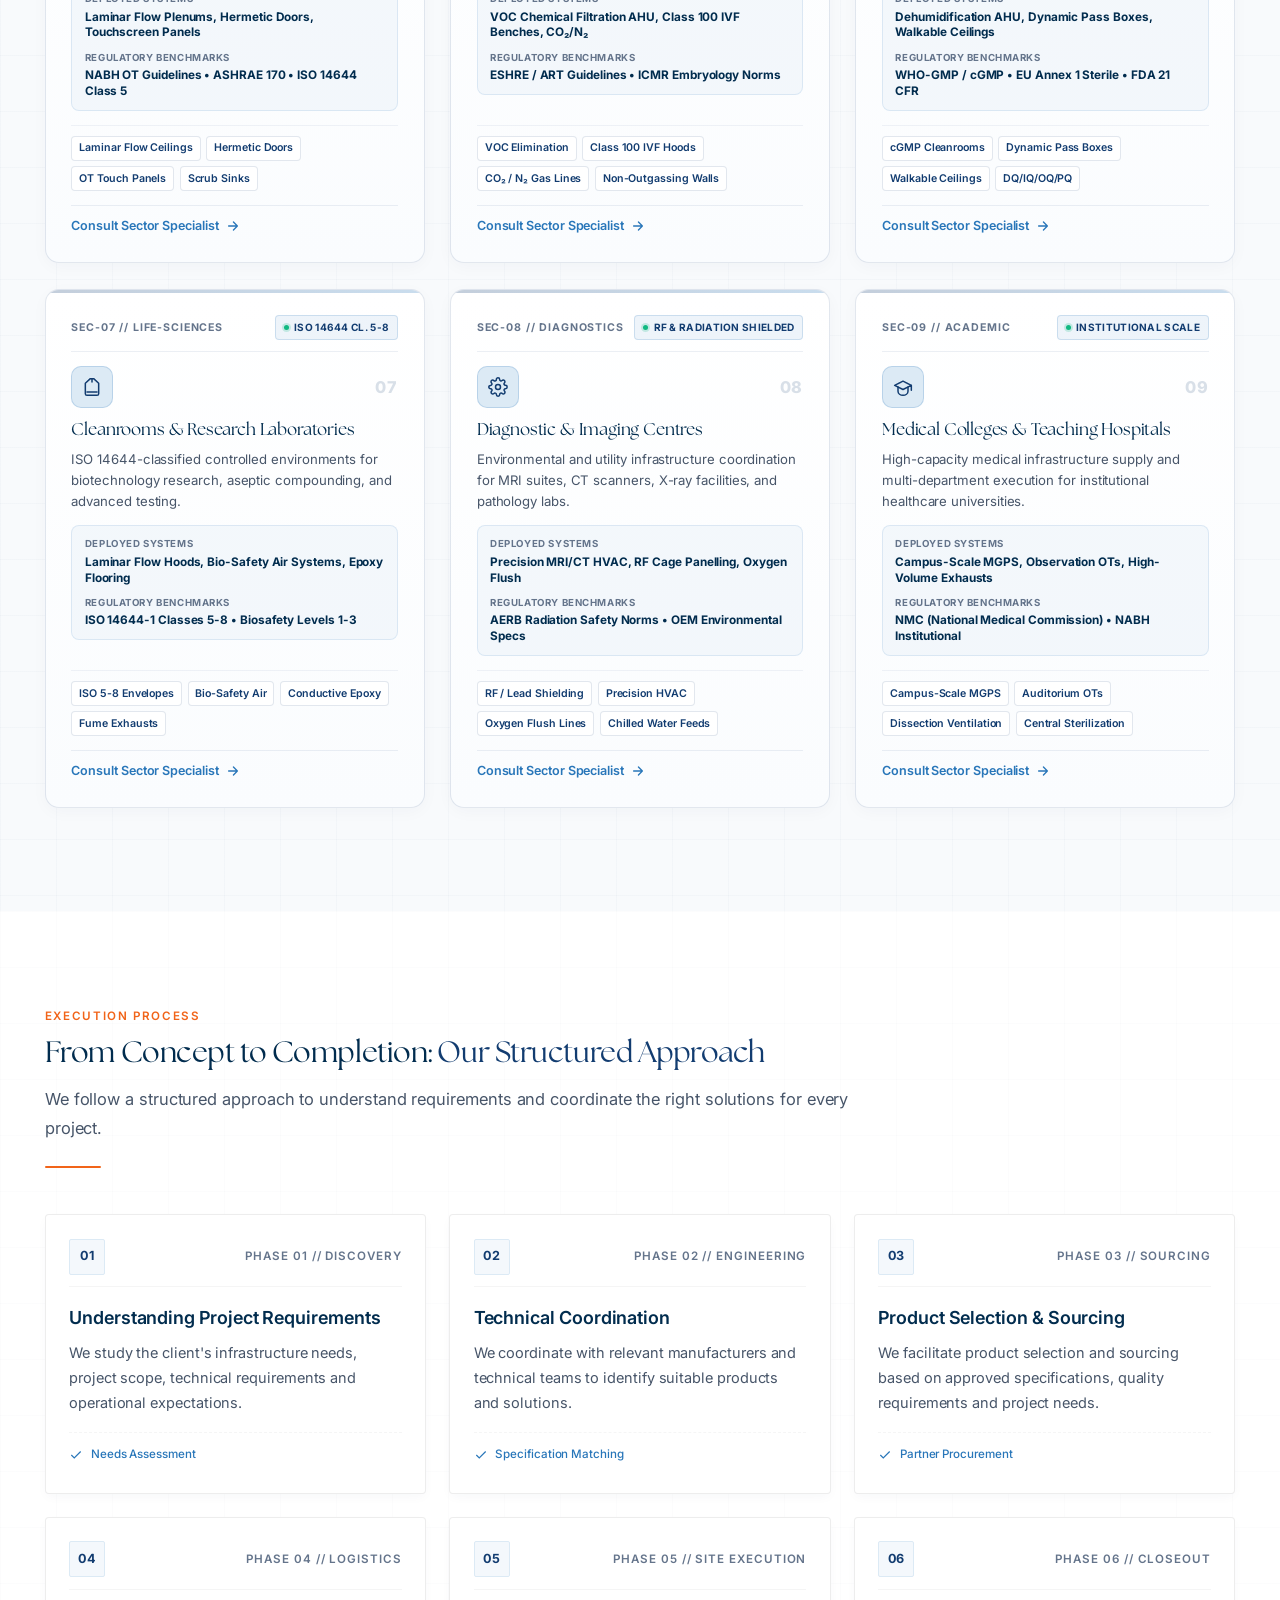
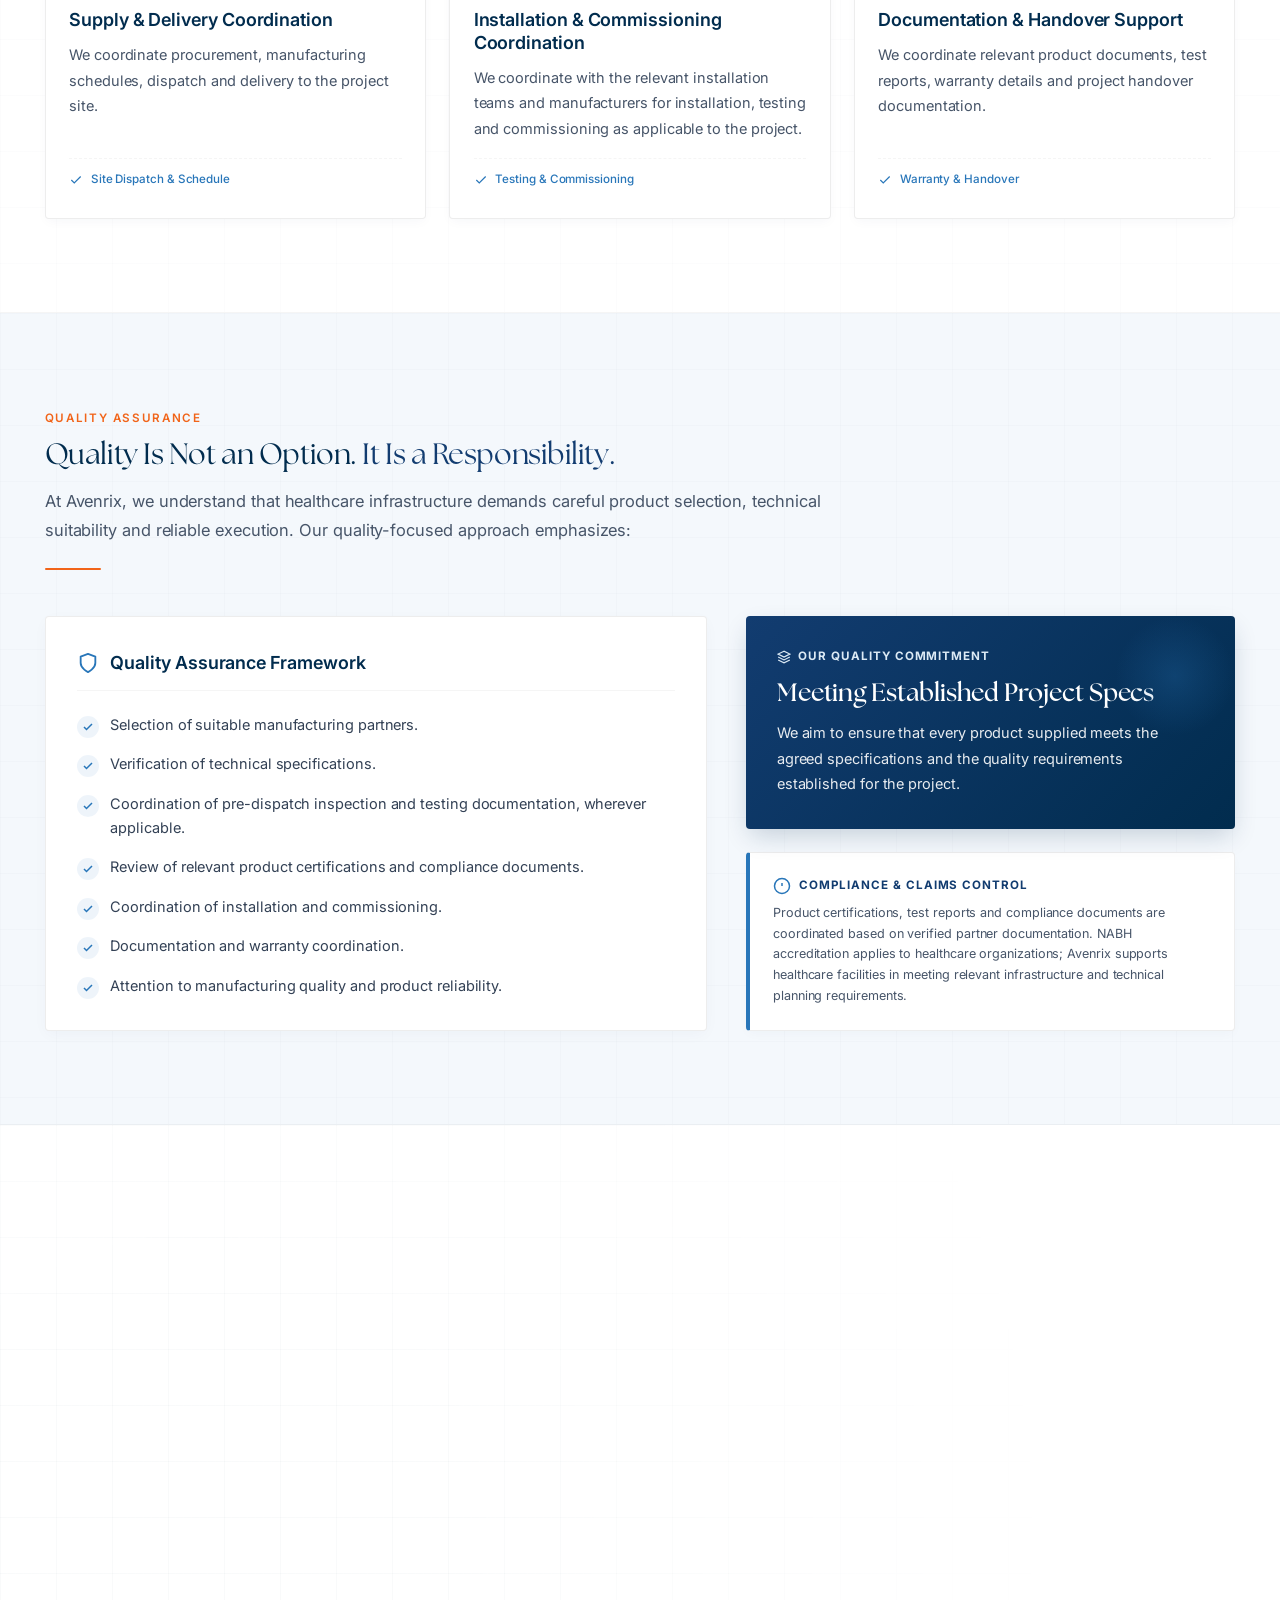
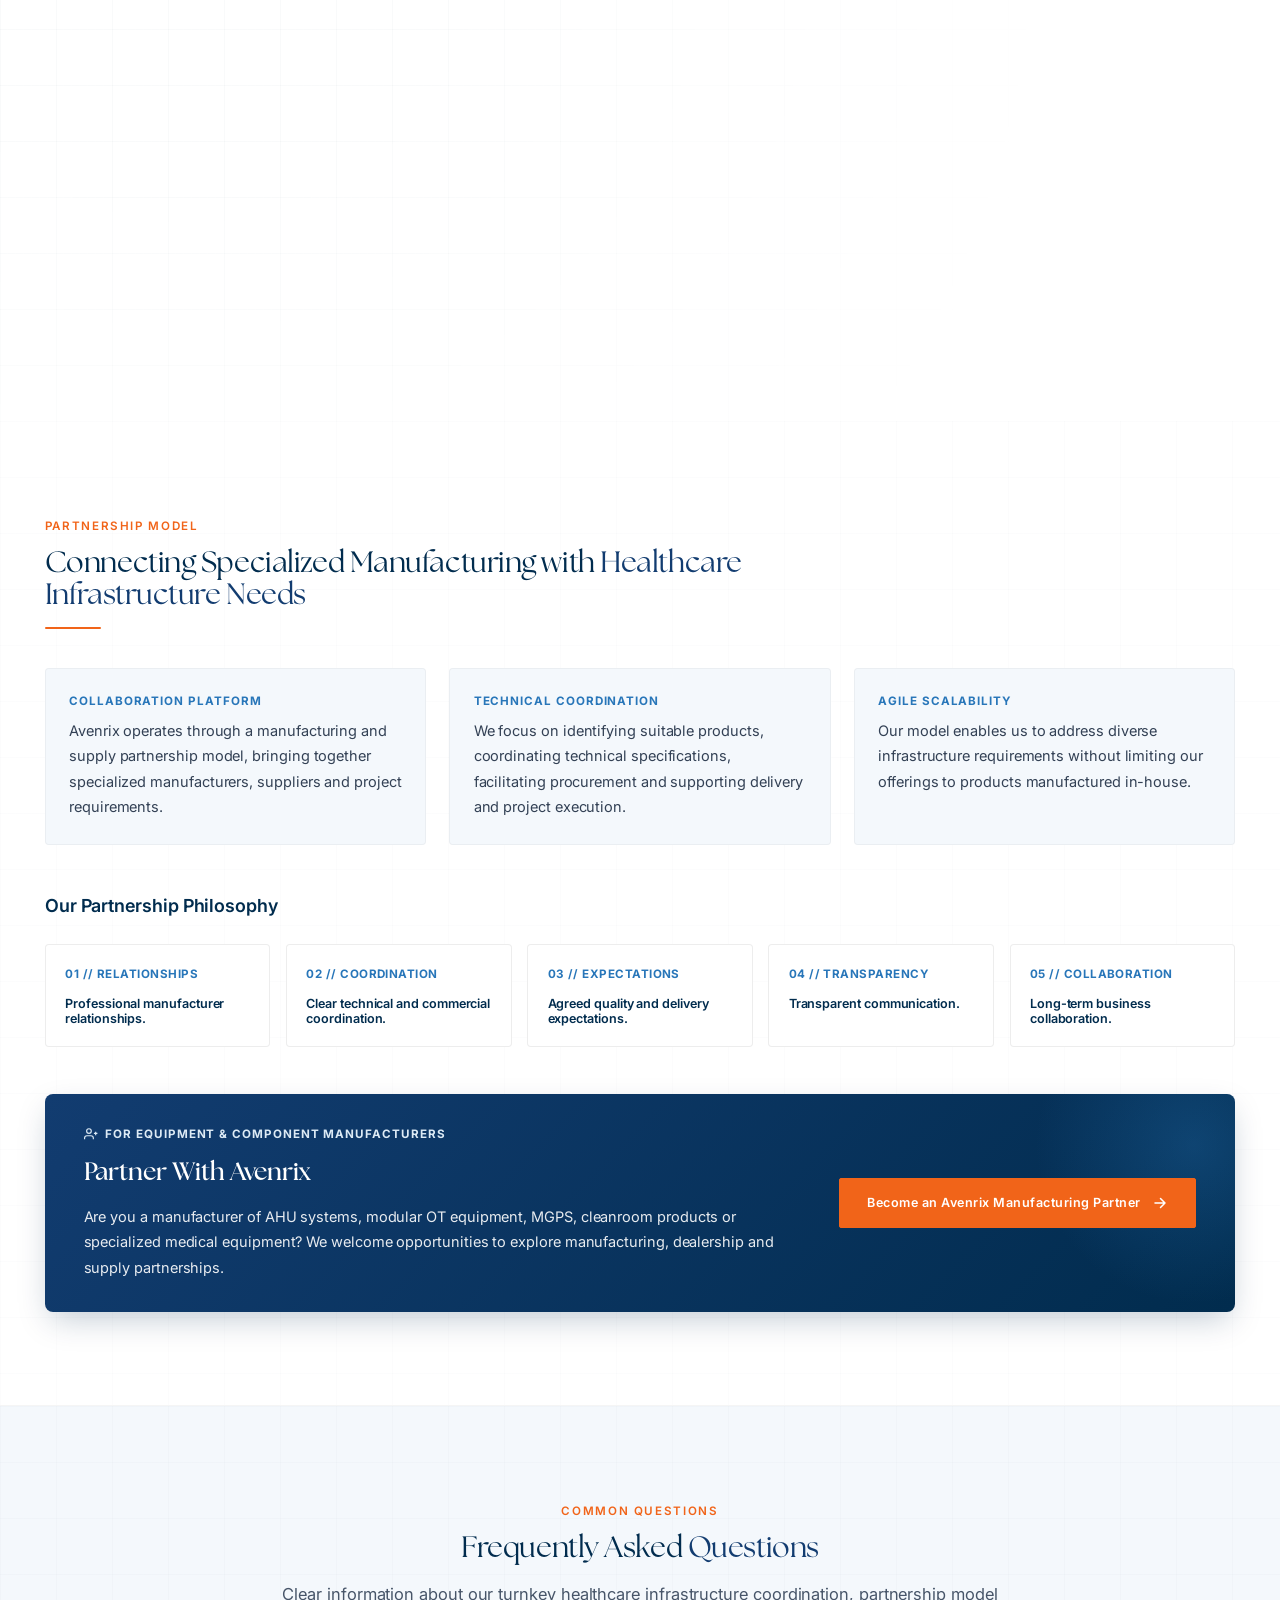
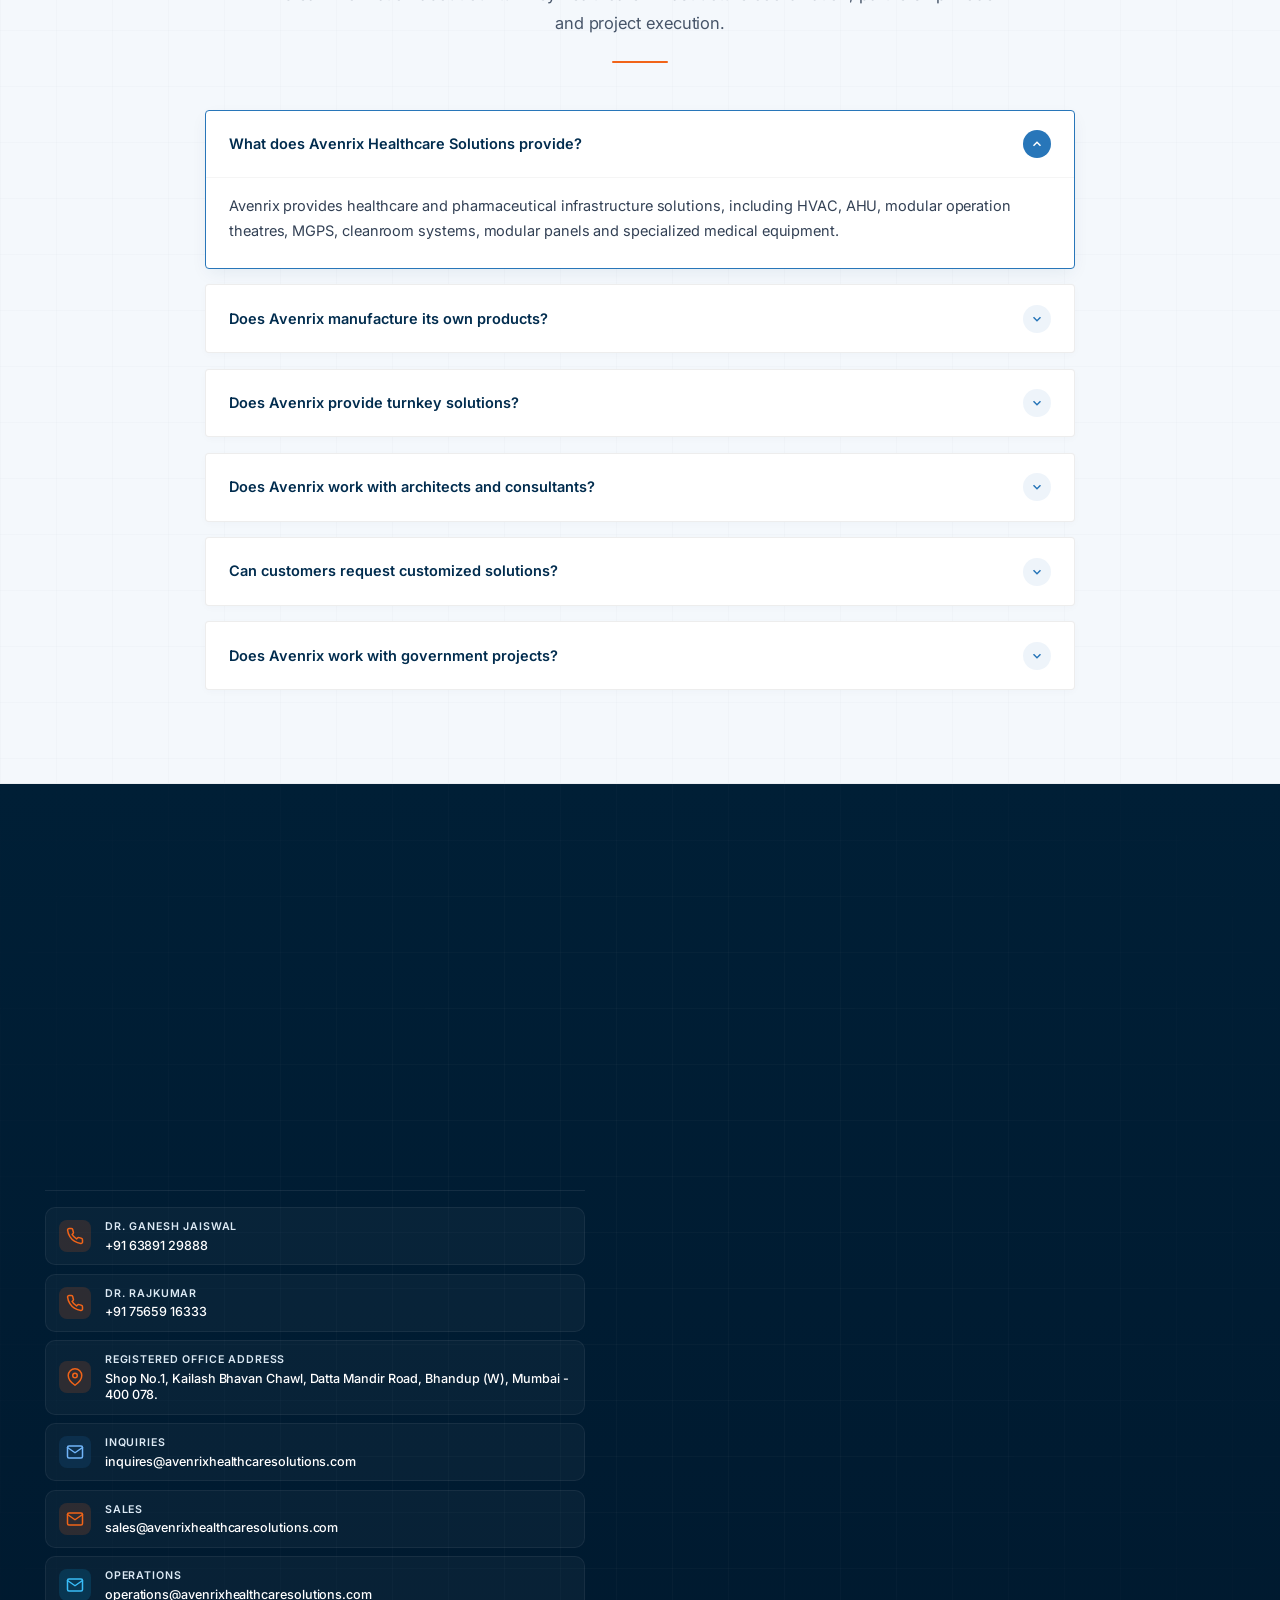
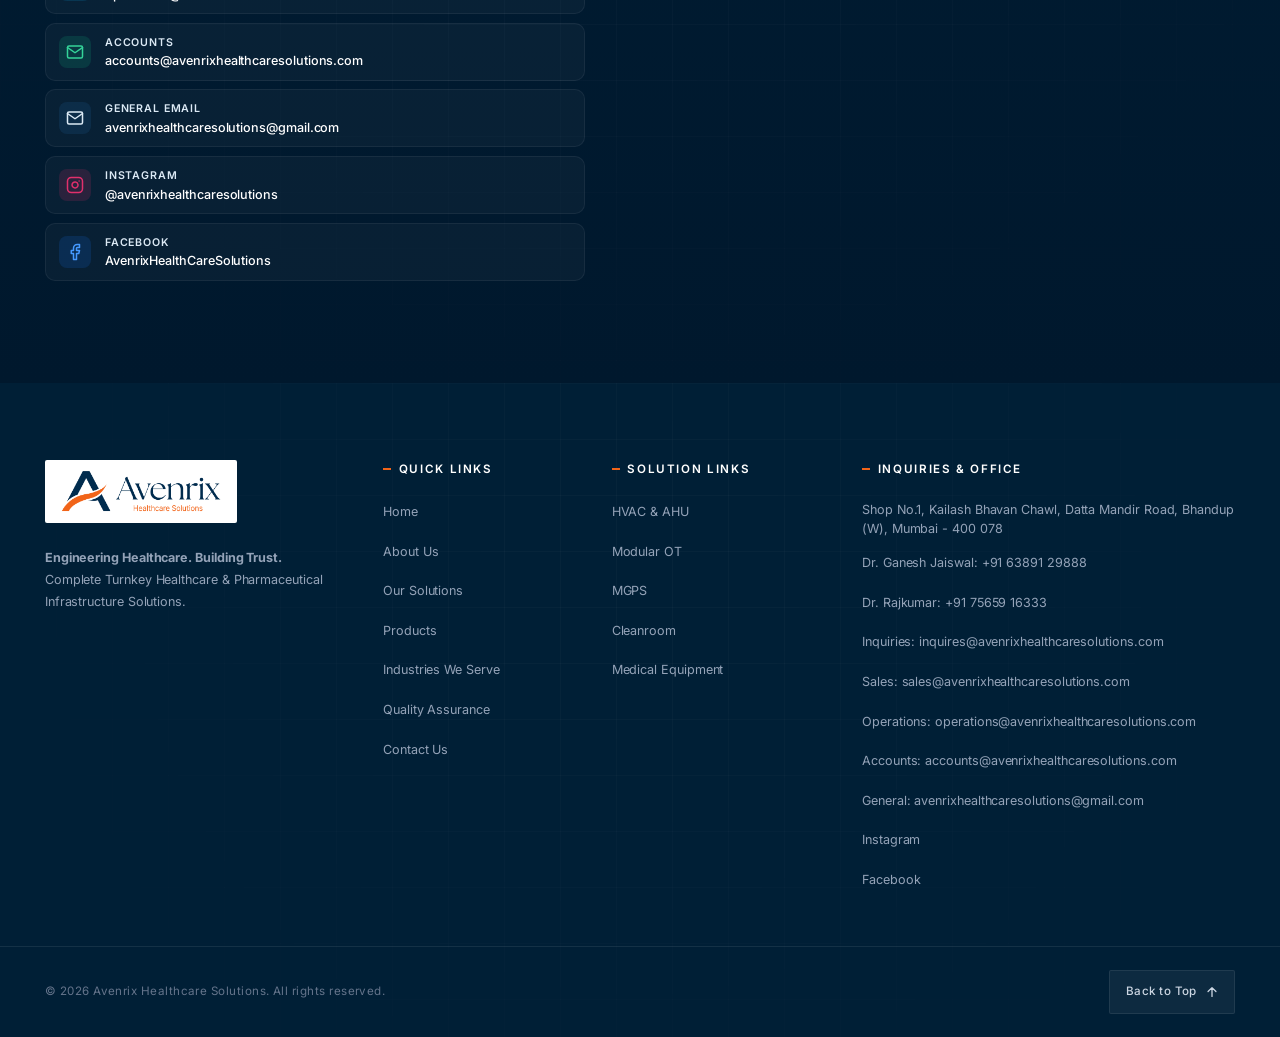
==== commit c49a2f21: "added new godaddy emails and removed brochure" ====
--- a/index.html
+++ b/index.html
@@ -201,12 +201,6 @@
               </a>
               <a href="#contact" class="avx-btn avx-btn--secondary avx-hero__btn-secondary">
                 <span>Request a Consultation</span>
-              </a>
-              <a href="Avenrix-Healthcare-Solutions-Brochure.pdf" download class="avx-hero__btn-brochure" aria-label="Download Avenrix Company Brochure PDF">
-                <svg width="16" height="16" viewBox="0 0 20 20" fill="none" stroke="currentColor" stroke-width="2" stroke-linecap="round" stroke-linejoin="round" aria-hidden="true">
-                  <path d="M4 17h12M10 3v10m0 0l-3.5-3.5M10 13l3.5-3.5"/>
-                </svg>
-                <span>Download Brochure</span>
               </a>
             </div>
           </div>
@@ -2542,7 +2536,7 @@
               </a>
 
               <!-- Registered Office Address -->
-              <a href="https://maps.google.com/?q=Shop+No.1,+Kailash+Bhavan+Chawl,+Datta+Mandir+Road,+Bhandup+West,+Mumbai+400078" target="_blank" rel="noopener noreferrer" class="avx-contact__channel-link" aria-label="View Avenrix office address on Google Maps">
+              <a href="https://maps.google.com/?q=Shop+No.1,+Kailash+Bhavan+Chawl,+Datta+Mandir+Road,+Bhandup+West,+Mumbai+400078" target="_blank" rel="noopener noreferrer" class="avx-contact__channel-link avx-contact__channel-link--full" aria-label="View Avenrix office address on Google Maps">
                 <div class="avx-contact__channel-icon avx-contact__channel-icon--loc" aria-hidden="true">
                   <svg width="18" height="18" viewBox="0 0 24 24" fill="none" stroke="currentColor" stroke-width="2" stroke-linecap="round" stroke-linejoin="round">
                     <path d="M21 10c0 7-9 13-9 13s-9-6-9-13a9 9 0 0 1 18 0z"/>
@@ -2555,8 +2549,64 @@
                 </div>
               </a>
 
-              <!-- Email Inquiries -->
-              <a href="mailto:avenrixhealthcaresolutions@gmail.com" class="avx-contact__channel-link" aria-label="Send email to avenrixhealthcaresolutions@gmail.com">
+              <!-- Inquiries Email -->
+              <a href="mailto:inquires@avenrixhealthcaresolutions.com" class="avx-contact__channel-link" aria-label="Send email to inquires@avenrixhealthcaresolutions.com">
+                <div class="avx-contact__channel-icon avx-contact__channel-icon--mail" aria-hidden="true">
+                  <svg width="18" height="18" viewBox="0 0 24 24" fill="none" stroke="currentColor" stroke-width="2" stroke-linecap="round" stroke-linejoin="round">
+                    <path d="M4 4h16c1.1 0 2 .9 2 2v12c0 1.1-.9 2-2 2H4c-1.1 0-2-.9-2-2V6c0-1.1.9-2 2-2z"/>
+                    <polyline points="22,6 12,13 2,6"/>
+                  </svg>
+                </div>
+                <div class="avx-contact__channel-info">
+                  <span class="avx-contact__channel-label">Inquiries</span>
+                  <span class="avx-contact__channel-val">inquires@avenrixhealthcaresolutions.com</span>
+                </div>
+              </a>
+
+              <!-- Sales Email -->
+              <a href="mailto:sales@avenrixhealthcaresolutions.com" class="avx-contact__channel-link" aria-label="Send email to sales@avenrixhealthcaresolutions.com">
+                <div class="avx-contact__channel-icon avx-contact__channel-icon--sales" aria-hidden="true">
+                  <svg width="18" height="18" viewBox="0 0 24 24" fill="none" stroke="currentColor" stroke-width="2" stroke-linecap="round" stroke-linejoin="round">
+                    <path d="M4 4h16c1.1 0 2 .9 2 2v12c0 1.1-.9 2-2 2H4c-1.1 0-2-.9-2-2V6c0-1.1.9-2 2-2z"/>
+                    <polyline points="22,6 12,13 2,6"/>
+                  </svg>
+                </div>
+                <div class="avx-contact__channel-info">
+                  <span class="avx-contact__channel-label">Sales</span>
+                  <span class="avx-contact__channel-val">sales@avenrixhealthcaresolutions.com</span>
+                </div>
+              </a>
+
+              <!-- Operations Email -->
+              <a href="mailto:operations@avenrixhealthcaresolutions.com" class="avx-contact__channel-link" aria-label="Send email to operations@avenrixhealthcaresolutions.com">
+                <div class="avx-contact__channel-icon avx-contact__channel-icon--ops" aria-hidden="true">
+                  <svg width="18" height="18" viewBox="0 0 24 24" fill="none" stroke="currentColor" stroke-width="2" stroke-linecap="round" stroke-linejoin="round">
+                    <path d="M4 4h16c1.1 0 2 .9 2 2v12c0 1.1-.9 2-2 2H4c-1.1 0-2-.9-2-2V6c0-1.1.9-2 2-2z"/>
+                    <polyline points="22,6 12,13 2,6"/>
+                  </svg>
+                </div>
+                <div class="avx-contact__channel-info">
+                  <span class="avx-contact__channel-label">Operations</span>
+                  <span class="avx-contact__channel-val">operations@avenrixhealthcaresolutions.com</span>
+                </div>
+              </a>
+
+              <!-- Accounts Email -->
+              <a href="mailto:accounts@avenrixhealthcaresolutions.com" class="avx-contact__channel-link" aria-label="Send email to accounts@avenrixhealthcaresolutions.com">
+                <div class="avx-contact__channel-icon avx-contact__channel-icon--acct" aria-hidden="true">
+                  <svg width="18" height="18" viewBox="0 0 24 24" fill="none" stroke="currentColor" stroke-width="2" stroke-linecap="round" stroke-linejoin="round">
+                    <path d="M4 4h16c1.1 0 2 .9 2 2v12c0 1.1-.9 2-2 2H4c-1.1 0-2-.9-2-2V6c0-1.1.9-2 2-2z"/>
+                    <polyline points="22,6 12,13 2,6"/>
+                  </svg>
+                </div>
+                <div class="avx-contact__channel-info">
+                  <span class="avx-contact__channel-label">Accounts</span>
+                  <span class="avx-contact__channel-val">accounts@avenrixhealthcaresolutions.com</span>
+                </div>
+              </a>
+
+              <!-- General Support Email -->
+              <a href="mailto:avenrixhealthcaresolutions@gmail.com" class="avx-contact__channel-link avx-contact__channel-link--full" aria-label="Send email to avenrixhealthcaresolutions@gmail.com">
                 <div class="avx-contact__channel-icon" aria-hidden="true">
                   <svg width="18" height="18" viewBox="0 0 24 24" fill="none" stroke="currentColor" stroke-width="2" stroke-linecap="round" stroke-linejoin="round">
                     <path d="M4 4h16c1.1 0 2 .9 2 2v12c0 1.1-.9 2-2 2H4c-1.1 0-2-.9-2-2V6c0-1.1.9-2 2-2z"/>
@@ -2564,7 +2614,7 @@
                   </svg>
                 </div>
                 <div class="avx-contact__channel-info">
-                  <span class="avx-contact__channel-label">Email Inquiries</span>
+                  <span class="avx-contact__channel-label">General Email</span>
                   <span class="avx-contact__channel-val">avenrixhealthcaresolutions@gmail.com</span>
                 </div>
               </a>
@@ -2881,10 +2931,13 @@
             <li><a href="https://maps.google.com/?q=Shop+No.1,+Kailash+Bhavan+Chawl,+Datta+Mandir+Road,+Bhandup+West,+Mumbai+400078" target="_blank" rel="noopener noreferrer" class="avx-footer__link" style="align-items: flex-start; line-height: 1.45;">Shop No.1, Kailash Bhavan Chawl, Datta Mandir Road, Bhandup (W), Mumbai - 400 078</a></li>
             <li><a href="tel:+916389129888" class="avx-footer__link">Dr. Ganesh Jaiswal: +91 63891 29888</a></li>
             <li><a href="tel:+917565916333" class="avx-footer__link">Dr. Rajkumar: +91 75659 16333</a></li>
-            <li><a href="mailto:avenrixhealthcaresolutions@gmail.com" class="avx-footer__link">avenrixhealthcaresolutions@gmail.com</a></li>
+            <li><a href="mailto:inquires@avenrixhealthcaresolutions.com" class="avx-footer__link">Inquiries: inquires@avenrixhealthcaresolutions.com</a></li>
+            <li><a href="mailto:sales@avenrixhealthcaresolutions.com" class="avx-footer__link">Sales: sales@avenrixhealthcaresolutions.com</a></li>
+            <li><a href="mailto:operations@avenrixhealthcaresolutions.com" class="avx-footer__link">Operations: operations@avenrixhealthcaresolutions.com</a></li>
+            <li><a href="mailto:accounts@avenrixhealthcaresolutions.com" class="avx-footer__link">Accounts: accounts@avenrixhealthcaresolutions.com</a></li>
+            <li><a href="mailto:avenrixhealthcaresolutions@gmail.com" class="avx-footer__link">General: avenrixhealthcaresolutions@gmail.com</a></li>
             <li><a href="https://www.instagram.com/avenrixhealthcaresolutions?stkn=cndobHY5ZHM4a21l" target="_blank" rel="noopener noreferrer" class="avx-footer__link">Instagram</a></li>
             <li><a href="https://www.facebook.com/share/1GcCszMUb7/" target="_blank" rel="noopener noreferrer" class="avx-footer__link">Facebook</a></li>
-            <li><a href="Avenrix-Healthcare-Solutions-Brochure.pdf" download class="avx-footer__link">Download Brochure (PDF)</a></li>
           </ul>
         </div>
       </div>
--- a/css/contact.css
+++ b/css/contact.css
@@ -216,7 +216,7 @@
 .avx-contact__channels {
   display: grid;
   grid-template-columns: 1fr;
-  gap: 0.625rem;
+  gap: 0.55rem;
   margin-top: var(--avx-space-4);
   padding-top: var(--avx-space-4);
   border-top: 1px solid rgba(255, 255, 255, 0.08);
@@ -289,6 +289,26 @@
 .avx-contact__channel-icon--web {
   background-color: rgba(40, 118, 185, 0.2);
   color: #70B5F9;
+}
+
+.avx-contact__channel-icon--mail {
+  background-color: rgba(40, 118, 185, 0.16);
+  color: #70B5F9;
+}
+
+.avx-contact__channel-icon--sales {
+  background-color: rgba(241, 100, 25, 0.16);
+  color: var(--avx-orange);
+}
+
+.avx-contact__channel-icon--ops {
+  background-color: rgba(14, 165, 233, 0.16);
+  color: #38BDF8;
+}
+
+.avx-contact__channel-icon--acct {
+  background-color: rgba(16, 185, 129, 0.16);
+  color: #34D399;
 }
 
 .avx-contact__channel-info {
--- a/css/footer.css
+++ b/css/footer.css
@@ -88,8 +88,8 @@
 
 @media (min-width: 1024px) {
   .avx-footer__grid {
-    grid-template-columns: 1.8fr 1fr 1.2fr 1fr;
-    gap: var(--avx-space-10);
+    grid-template-columns: 1.4fr 0.9fr 1fr 1.7fr;
+    gap: var(--avx-space-8);
   }
 }
 
